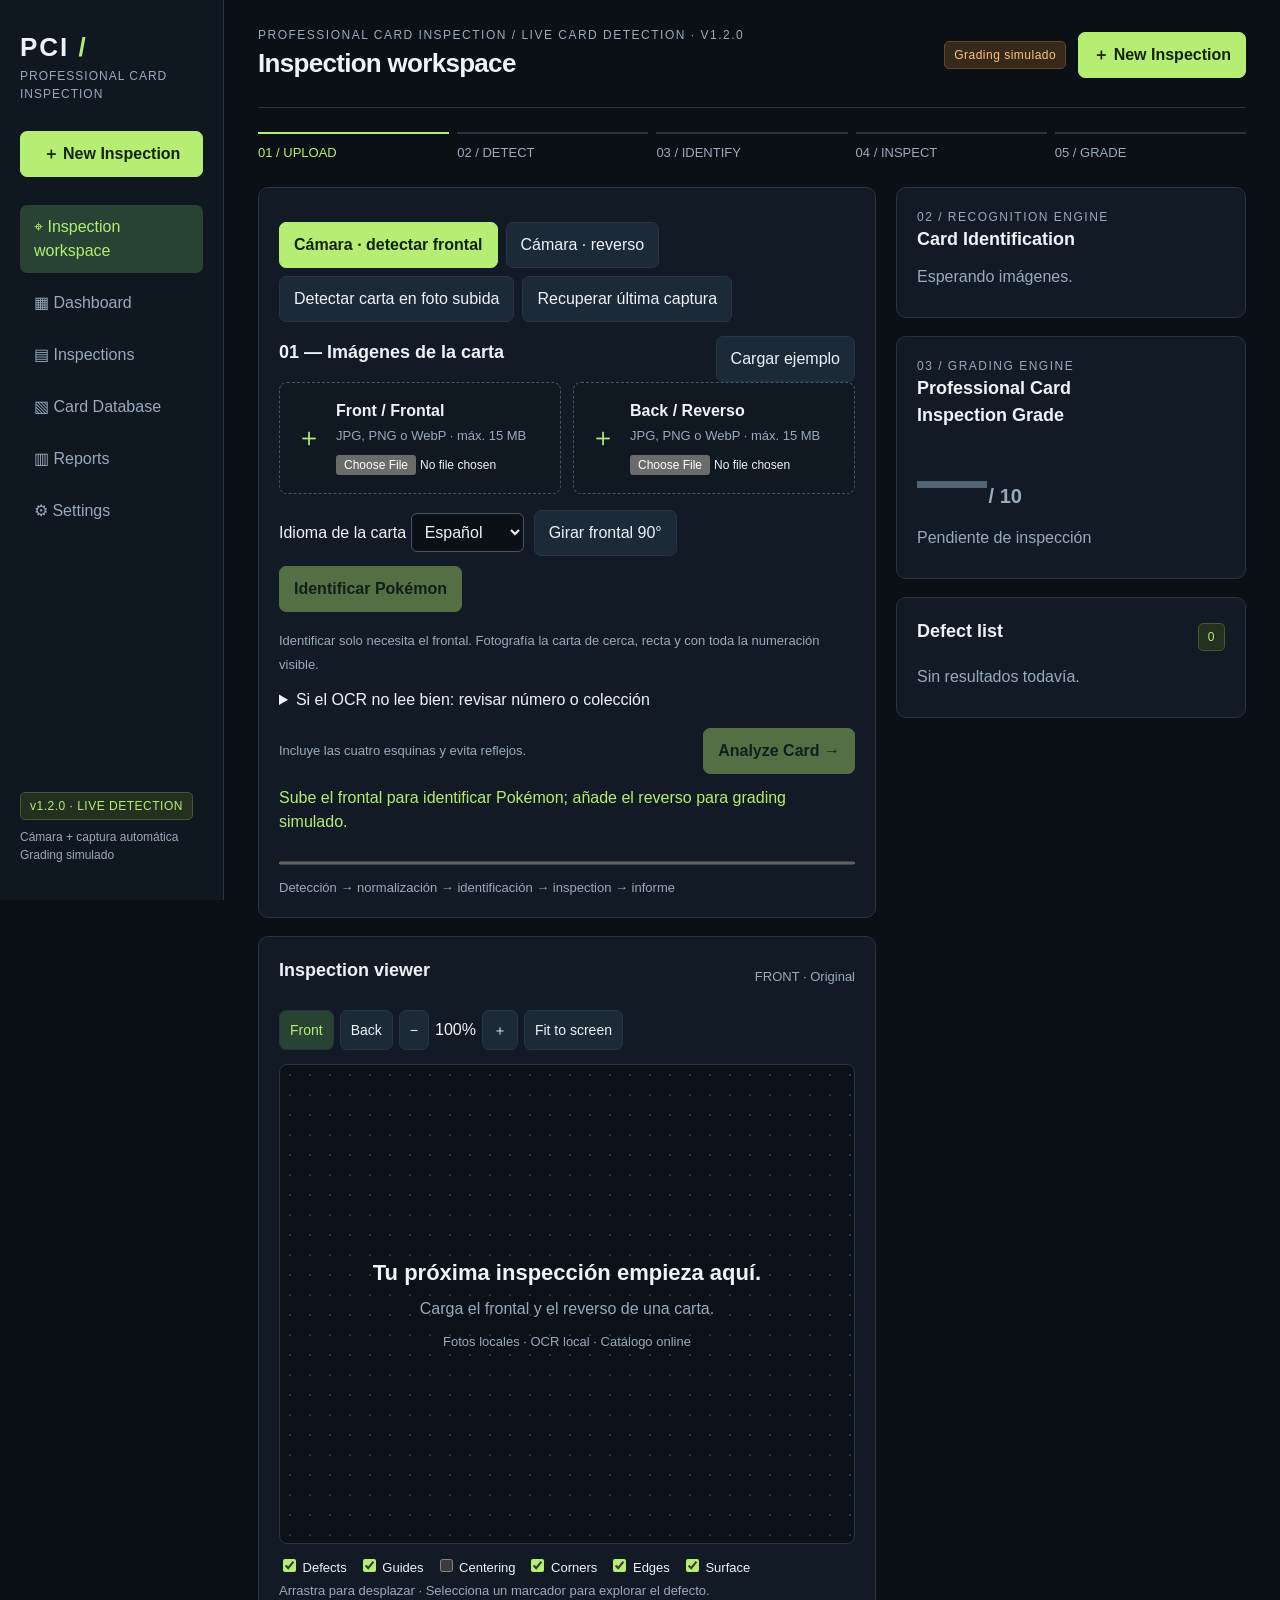
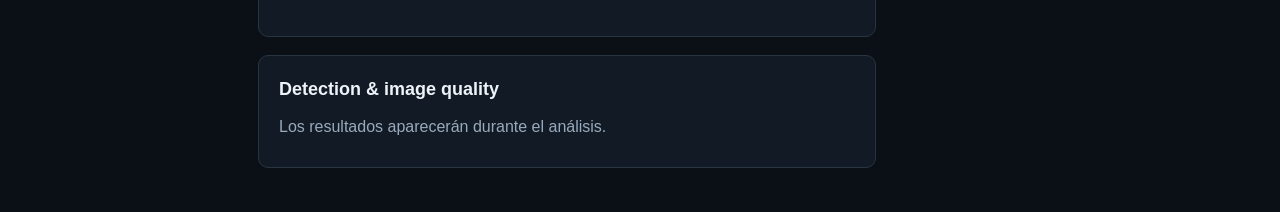
==== index.html @ cff2582a "Add files via upload" ====
<!doctype html>
<html lang="es"><head><meta charset="utf-8"><meta name="viewport" content="width=device-width,initial-scale=1"><title>Professional Card Inspection</title><style>
.recognition-controls{display:flex;gap:10px;flex-wrap:wrap;align-items:center;margin:16px 0}select,#dbQuery{background:#0b1016;color:#edf3f8;border:1px solid #435566;border-radius:6px;padding:9px;max-width:100%}.candidates{display:grid;grid-template-columns:1fr 1fr;gap:10px;margin:12px 0}.candidate{text-align:left;padding:10px;min-width:0;overflow-wrap:anywhere}.candidate img{width:100%;max-height:190px;object-fit:contain}.candidate small{display:block}.reference{max-height:240px;max-width:100%;display:block;margin:12px auto}.ocrtext{white-space:pre-wrap;overflow-wrap:anywhere;max-height:180px;overflow:auto;background:#0b1016;padding:10px;font-size:13px}.drop>div{min-width:0}.panel,.workspace>div{min-width:0}button{min-height:40px}.formgrid input{min-width:0}#dbTable .candidates{grid-template-columns:repeat(auto-fill,minmax(150px,1fr))}@media(max-width:600px){input,select{font-size:16px!important}.recognition-controls>*{width:100%}header .eyebrow{letter-spacing:.5px}.drop{padding:10px}aside nav button{min-height:44px}}

:root{color-scheme:dark;--bg:#0b1016;--panel:#121b25;--line:#273442;--muted:#99aabd;--ink:#edf3f8;--accent:#b5ee72;--blue:#79caff;--warn:#ffc17c}*{box-sizing:border-box}body{margin:0;font:16px/1.5 Inter,Segoe UI,Arial,sans-serif;background:var(--bg);color:var(--ink)}button,input,select{font:inherit}button{cursor:pointer;background:#1c2936;color:var(--ink);border:1px solid var(--line);border-radius:7px;padding:10px 14px}button:hover{border-color:var(--accent)}button:disabled{opacity:.4;cursor:not-allowed}button.primary{background:var(--accent);color:#14220c;font-weight:700;border-color:var(--accent)}button.active{background:#284333;color:var(--accent)}a{color:var(--accent)}aside{position:fixed;inset:0 auto 0 0;width:224px;padding:28px 20px;background:#0f1720;border-right:1px solid var(--line);display:flex;flex-direction:column;gap:28px}.brand{font-weight:750;letter-spacing:2px;font-size:26px}.brand span{color:var(--accent)}.brand small{display:block;font-size:12px;letter-spacing:1px;color:var(--muted);font-weight:400}nav{display:grid;gap:8px}nav button{text-align:left;border:0;background:transparent;color:var(--muted)}aside footer{margin-top:auto;color:var(--muted);font-size:12px}.badge{display:inline-block;border:1px solid #405a35;background:#233020;color:var(--accent);padding:4px 9px;border-radius:5px;font-size:12px;letter-spacing:.5px}.badge.amber{color:var(--warn);background:#36291c;border-color:#644729}main{margin-left:224px;padding:26px 34px;max-width:1800px}header,.row{display:flex;align-items:center;justify-content:space-between;gap:12px;flex-wrap:wrap}header{padding-bottom:24px;border-bottom:1px solid var(--line)}h1{font-size:26px;letter-spacing:-.7px;margin:0}h2{font-size:18px;margin:0 0 12px}h3{font-size:15px;margin:0 0 8px}p{margin:8px 0}small,.muted{color:var(--muted)}small{font-size:13px}.eyebrow{color:var(--muted);font-size:12px;letter-spacing:1.5px;text-transform:uppercase}.flow{display:grid;grid-template-columns:repeat(5,1fr);gap:8px;margin:24px 0}.step{border-top:2px solid var(--line);padding-top:9px;font-size:13px;color:var(--muted)}.step.active{border-color:var(--accent);color:var(--accent)}.workspace{display:grid;grid-template-columns:minmax(0,1fr) 350px;gap:20px}.panel{background:var(--panel);border:1px solid var(--line);border-radius:10px;padding:20px;margin-bottom:18px}.uploads{display:grid;grid-template-columns:1fr 1fr;gap:12px}.drop{border:1px dashed #435566;background:#101821;border-radius:8px;padding:16px;display:flex;align-items:center;gap:14px;cursor:pointer;min-height:112px}.drop:hover,.drop.drag{border-color:var(--accent);background:#1b2a25}.drop img{width:48px;height:68px;object-fit:contain}.upload-icon{font-size:26px;color:var(--accent)}.drop input{width:100%;font-size:12px;margin-top:8px}.drop span{display:block}.toolbar{display:flex;gap:6px;align-items:center;flex-wrap:wrap;margin:14px 0}.toolbar button{padding:6px 10px;font-size:14px}.stage{height:480px;overflow:hidden;position:relative;background-color:#0a1119;background-image:radial-gradient(#283543 1px,transparent 1px);background-size:20px 20px;border:1px solid var(--line);border-radius:8px;display:flex;align-items:center;justify-content:center;touch-action:none;cursor:grab}.stage:active{cursor:grabbing}.empty{text-align:center;color:var(--muted);padding:30px}.empty b{font-size:22px;color:var(--ink)}#plane{position:relative;flex-shrink:0;transform-origin:center}#cardImage{display:block;width:100%;height:100%;object-fit:fill;user-select:none;pointer-events:none}.overlay{position:absolute;inset:0;pointer-events:none}.guide{position:absolute;inset:5%;border:1px solid var(--blue)}.guide:before,.guide:after{content:'';position:absolute;background:#79caff88}.guide:before{left:50%;top:0;width:1px;height:100%}.guide:after{top:50%;left:0;height:1px;width:100%}.detect{position:absolute;inset:4%;border:2px dashed var(--accent)}.mark{position:absolute;width:26px;height:26px;border-radius:50%;background:#ffbe71;color:#201608;border:2px solid white;padding:0;font-size:12px;font-weight:bold;pointer-events:auto;transform:translate(-50%,-50%)}.mark.selected{box-shadow:0 0 0 7px #ffbe7138}.scan{position:absolute;left:0;right:0;height:2px;background:var(--accent);box-shadow:0 0 20px var(--accent);animation:scan 2s infinite}@keyframes scan{from{top:0}to{top:100%}}.toggles{display:flex;gap:12px;flex-wrap:wrap;font-size:13px;margin-top:12px}.toggles label{cursor:pointer}input[type=checkbox]{accent-color:var(--accent)}#status{margin:12px 0;color:var(--accent);min-height:24px}progress{width:100%;height:6px;accent-color:var(--accent)}.facts{display:grid;grid-template-columns:1fr 1fr;gap:12px;margin:16px 0}.facts small{display:block}.facts b{font-size:14px;font-weight:500}.confidence{font-size:13px;color:var(--accent)}.grade{font-size:70px;line-height:1.1;letter-spacing:-4px;color:var(--accent);font-weight:650}.grade small{font-size:20px;letter-spacing:0}.score{display:grid;grid-template-columns:95px 1fr 32px;align-items:center;gap:10px;font-size:14px;margin:14px 0}.bar{background:#293544;height:5px;border-radius:4px}.bar i{display:block;height:100%;background:var(--accent);border-radius:4px}.defect{display:block;text-align:left;width:100%;margin:8px 0;padding:12px}.defect small{display:block}.defect.selected{border-color:var(--warn)}.notice{padding:12px;border-left:2px solid var(--warn);background:#261f18;color:#e6c6a0;font-size:13px;margin:12px 0}.stats{display:grid;grid-template-columns:repeat(4,1fr);gap:14px;margin:22px 0}.stats strong{font-size:32px;display:block}.tablewrap{overflow:auto}table{width:100%;border-collapse:collapse;text-align:left;font-size:14px}th,td{padding:14px 10px;border-bottom:1px solid var(--line)}th{font-weight:500;color:var(--muted)}.hidden,[hidden]{display:none!important}dialog{background:var(--panel);color:var(--ink);border:1px solid var(--line);border-radius:12px;max-width:650px;width:92%;max-height:90vh;padding:24px}dialog::backdrop{background:#000b}.formgrid{display:grid;grid-template-columns:1fr 1fr;gap:12px}.formgrid label{font-size:13px;color:var(--muted)}.formgrid input{display:block;width:100%;margin:5px 0;background:var(--bg);color:var(--ink);border:1px solid var(--line);border-radius:5px;padding:9px}#toast{position:fixed;bottom:20px;right:20px;max-width:400px;background:#283b2a;padding:14px 20px;border:1px solid var(--accent);z-index:10;border-radius:8px}.detail{font-size:14px;border-left:2px solid var(--warn);padding:10px 12px;background:#201e1c}.two{display:grid;grid-template-columns:1fr 1fr;gap:16px}@media(max-width:1150px){aside{width:185px;padding:22px 12px}main{margin-left:185px;padding:22px}.workspace{grid-template-columns:minmax(0,1fr) 300px}.uploads{grid-template-columns:1fr}}@media(max-width:850px){aside{position:static;width:auto;display:block;padding:14px}aside .brand{font-size:20px}aside footer{display:none}nav{display:flex;overflow:auto;margin-top:12px}nav button{white-space:nowrap}main{margin:0;padding:16px}.workspace{grid-template-columns:1fr}.uploads{grid-template-columns:1fr 1fr}.stats{grid-template-columns:1fr 1fr}.stage{height:420px}}@media(max-width:480px){.uploads,.two,.formgrid{grid-template-columns:1fr}.flow{gap:5px}.step{font-size:11px}.panel{padding:14px}.stage{height:370px}}@media(prefers-reduced-motion:reduce){.scan{animation:none}}@media print{body{background:white;color:black}aside,header,.flow,#inspection,#dashboard,#history,#database,#settings,.noprint,#toast{display:none!important}main{margin:0;padding:0}#reports{display:block!important}.panel{background:white;border-color:#ccc;color:black;break-inside:avoid}.muted,small{color:#555}.grade{color:#222}.badge{color:black;background:white}.two{grid-template-columns:1fr 1fr}}
</style></head><body>
<aside><div class="brand">PCI<span> /</span><small>PROFESSIONAL CARD<br>INSPECTION</small></div><button class="primary" id="newSide">＋ New Inspection</button><nav aria-label="Navegación principal"><button data-page="inspection" class="active">⌖ Inspection workspace</button><button data-page="dashboard">▦ Dashboard</button><button data-page="history">▤ Inspections</button><button data-page="database">▧ Card Database</button><button data-page="reports">▥ Reports</button><button data-page="settings">⚙ Settings</button></nav><footer><span class="badge amber">OCR + CATALOG</span><p>Version 1.2.0<br>Internal PCI standard</p></footer></aside>
<main><header><div><div class="eyebrow">Professional Card Inspection / Live Card Detection · v1.2.0</div><h1 id="pageTitle">Inspection workspace</h1></div><div class="row"><span class="badge amber">Grading simulado</span><button class="primary" id="newTop">＋ New Inspection</button></div></header>
<section id="inspection"><div class="flow" aria-label="Progreso"><div class="step active">01 / UPLOAD</div><div class="step">02 / DETECT</div><div class="step">03 / IDENTIFY</div><div class="step">04 / INSPECT</div><div class="step">05 / GRADE</div></div>
<div class="workspace"><div><div class="panel"><div class="row"><h2>01 — Imágenes de la carta</h2><button id="demo">Cargar ejemplo</button></div><div class="uploads"><label class="drop" data-side="front"><span class="upload-icon">＋</span><img id="previewfront" hidden alt="Miniatura frontal"><div><strong>Front / Frontal</strong><span><small id="metafront">JPG, PNG o WebP · máx. 15 MB</small></span><input id="uploadfront" type="file" accept="image/jpeg,image/png,image/webp" aria-label="Subir frontal"></div></label><label class="drop" data-side="back"><span class="upload-icon">＋</span><img id="previewback" hidden alt="Miniatura reverso"><div><strong>Back / Reverso</strong><span><small id="metaback">JPG, PNG o WebP · máx. 15 MB</small></span><input id="uploadback" type="file" accept="image/jpeg,image/png,image/webp" aria-label="Subir reverso"></div></label></div><div class="recognition-controls"><label>Idioma de la carta <select id="ocrLang"><option value="es">Español</option><option value="en">English</option><option value="fr">Français</option><option value="de">Deutsch</option><option value="it">Italiano</option><option value="pt">Português</option><option value="ja">日本語</option></select></label><button id="rotateFront">Girar frontal 90°</button><button id="identifyOnly" class="primary" disabled>Identificar Pokémon</button></div><small>Identificar solo necesita el frontal. Fotografía la carta de cerca, recta y con toda la numeración visible.</small><details style="margin-top:12px"><summary>Si el OCR no lee bien: revisar número o colección</summary><div class="formgrid"><label>Número impreso<input id="hintNumber" placeholder="025/165, TG01/TG30 o SWSH020"></label><label>Nombre (opcional)<input id="hintName" placeholder="Pikachu"></label><label>Colección (opcional)<input id="hintSet" placeholder="Nombre de colección o ID TCGdex"></label></div><button id="searchIdentity">Buscar con estos datos</button><small> Estos campos solo se usan al pulsar buscar; quedan registrados como introducidos manualmente.</small></details><div class="row" style="margin-top:16px"><small>Incluye las cuatro esquinas y evita reflejos.</small><button class="primary" id="analyze" disabled>Analyze Card →</button></div><div id="status" role="status" aria-live="polite">Sube ambas caras o carga el ejemplo para comenzar.</div><progress id="progress" max="11" value="0" aria-label="Progreso del análisis"></progress><div id="pipeline" class="muted" style="font-size:13px;margin-top:8px">Detección → normalización → identificación → inspección → informe</div></div>
<div class="panel"><div class="row"><h2>Inspection viewer</h2><small id="viewLabel">FRONT · Original</small></div><div class="toolbar"><button id="frontBtn" class="active">Front</button><button id="backBtn">Back</button><button id="zoomOut" aria-label="Reducir zoom">−</button><span id="zoomLabel">100%</span><button id="zoomIn" aria-label="Aumentar zoom">＋</button><button id="fit">Fit to screen</button></div><div class="stage" id="stage"><div class="empty" id="empty"><b>Tu próxima inspección empieza aquí.</b><p>Carga el frontal y el reverso de una carta.</p><small>Fotos locales · OCR local · Catálogo online</small></div><div id="plane" hidden><img id="cardImage" alt="Carta en inspección" draggable="false"><div class="overlay" id="overlay"></div><div class="scan" id="scan" hidden></div></div></div><div class="toggles"><label><input type="checkbox" id="showDefects" checked> Defects</label><label><input type="checkbox" id="showGuides" checked> Guides</label><label><input type="checkbox" id="showCentering"> Centering</label><label><input type="checkbox" id="showCorners" checked> Corners</label><label><input type="checkbox" id="showEdges" checked> Edges</label><label><input type="checkbox" id="showSurface" checked> Surface</label></div><small>Arrastra para desplazar · Selecciona un marcador para explorar el defecto.</small><div id="detail" style="margin-top:14px"></div></div><div class="panel" id="diagnostics"><h2>Detection & image quality</h2><p class="muted">Los resultados aparecerán durante el análisis.</p></div></div>
<div><div class="panel" id="identityPanel"><div class="eyebrow">02 / Recognition engine</div><h2>Card Identification</h2><div id="identity"><p class="muted">Esperando imágenes.</p><small>Primero detectaremos la carta y propondremos una identificación.</small></div></div><div class="panel"><div class="eyebrow">03 / Grading engine</div><h2>Professional Card<br>Inspection Grade</h2><div id="gradePanel"><div class="grade" style="color:#526476">—<small> / 10</small></div><p class="muted">Pendiente de inspección</p><small>Las puntuaciones se generan automáticamente después de confirmar la identidad.</small></div></div><div class="panel"><div class="row"><h2>Defect list</h2><span id="defectCount" class="badge">0</span></div><div id="defects"><p class="muted">Sin resultados todavía.</p></div></div></div></div></section>
<section id="dashboard" hidden><div class="stats" id="stats"></div><div class="panel"><h2>Continúa con una nueva inspección</h2><p class="muted">Carga ambas caras, revisa la identificación y explora el informe visual.</p><button class="primary" id="dashNew">New Card Inspection →</button></div><div class="panel"><h2>Recent Inspections</h2><div id="recent"></div></div></section>
<section id="history" hidden style="margin-top:24px"><div class="panel"><h2>Inspections</h2><p class="muted">Historial de esta sesión y ejemplos. Las imágenes no se guardan al cerrar el archivo.</p><div id="historyTable"></div></div></section>
<section id="database" hidden style="margin-top:24px"><div class="panel"><h2>Card Database</h2><span class="badge">TCGdex · Catálogo de referencia</span><p class="muted">Índice de cartas del idioma elegido, con imágenes de referencia bajo demanda. Cobertura limitada a los registros e imágenes disponibles en TCGdex; no garantiza todas las ediciones o variantes existentes.</p><div class="toolbar"><button id="syncCatalog">Cargar / actualizar catálogo</button><input id="dbQuery" aria-label="Buscar en catálogo" placeholder="Nombre, número o ID"><button id="dbSearch">Buscar</button></div><p id="dbStatus" role="status">El catálogo se carga al identificar o al pulsar actualizar.</p><p><small>Fuente: <a href="https://tcgdex.dev" target="_blank" rel="noopener">TCGdex</a>. Pokémon y las ilustraciones pertenecen a sus respectivos titulares.</small></p><div id="dbTable"></div></div></section>
<section id="reports" hidden style="margin-top:24px"><div id="reportContent" class="panel"><h2>Inspection report</h2><p class="muted">Completa una inspección o abre un ejemplo del historial.</p></div></section>
<section id="settings" hidden style="margin-top:24px"><div class="panel"><h2>Analysis settings · v1.2.0</h2><p><b>Novedad:</b> cámara local con detección geométrica, autocaptura estable, recorte por perspectiva y guardado en este navegador. El detector está incluido en este HTML y funciona sin descargar librerías. OCR y catálogo siguen necesitando internet.</p><p><b>Para probar:</b> Cámara · detectar frontal → permitir cámara → mantener una carta estable → captura automática → comprobar original y recorte → identificación OCR. Usa fondo claro para bordes oscuros y fondo oscuro para bordes claros.</p><p><b>Limitación:</b> el detector local reconoce geometría rectangular, no verifica que el objeto sea una carta Pokémon. No recupera detalles que no estén en la foto. Brillos, fundas, fondos rectangulares y desenfoque intenso pueden provocar fallos.</p><details><summary>Abrir esta versión en el teléfono / GitHub Pages</summary><p>Guarda el archivo como <b>index.html</b> en la carpeta publicada por GitHub Pages. En el repositorio abre Settings → Pages, selecciona la rama y carpeta correctas, y espera a que finalice el despliegue en Actions.</p><p>Abre la URL de <b>Visit site</b> en Safari o Chrome. La vista del archivo en github.com no ejecuta la aplicación. Comprueba que aparece v1.2.0; si ves una versión antigua, recarga la página o prueba una pestaña privada.</p><p><a href="https://docs.github.com/en/pages/getting-started-with-github-pages/creating-a-github-pages-site" target="_blank" rel="noopener">Instrucciones oficiales de GitHub Pages</a></p></details><p><b>Estándar activo:</b> PCI Prototype v1 · Escala 1.0–10.0</p><p><b>Identificación:</b> Tesseract.js 6 · OCR local + catálogo TCGdex por idioma. Requiere internet para descargar el motor, idiomas, catálogo e imágenes de referencia. Las fotos no se suben a TCGdex.</p><p><b>Grading:</b> sigue simulado. La coincidencia OCR no es una verificación de autenticidad ni de variante.</p><p class="muted">Las confianzas son valores de demostración, no probabilidades calibradas. La calificación no equivale a una certificación PSA, BGS o SGC.</p><h3 style="margin-top:24px">Módulos preparados para futuras fases</h3><p class="muted">ComputerVisionEngine → RecognitionEngine → QualityEngine → DefectEngine → GradingEngine → ReportingEngine</p><p class="muted">Los adaptadores intercambian imágenes, coordenadas normalizadas, evidencia, confianza y resultados versionados. Persistencia actual: solo memoria de sesión.</p></div></section>
</main><dialog id="editDialog"><form id="editForm"><div class="row"><h2>Correct Identification</h2><button type="button" id="closeEdit" aria-label="Cerrar">✕</button></div><p class="muted">Corrige los datos antes de continuar. Tu edición quedará marcada como manual.</p><div class="formgrid" id="editFields"></div><div class="row" style="margin-top:20px"><small>No modifica puntuaciones.</small><button class="primary" type="submit">Guardar corrección</button></div></form></dialog><div id="toast" role="status" hidden></div>
<script>
'use strict';
const cloneData=value=>typeof globalThis.structuredClone==='function'?globalThis.structuredClone(value):JSON.parse(JSON.stringify(value));
/* PCI phase 1. Standalone, no network or dependencies. Replace async engine adapters
   with real CV/API implementations in later phases; do not treat mock outputs as evidence.
   Defect coordinates are normalized to the ORIGINAL image in this prototype. */
const $=id=>document.getElementById(id),esc=s=>String(s??'').replace(/[&<>"']/g,c=>({'&':'&amp;','<':'&lt;','>':'&gt;','"':'&quot;',"'":'&#39;'}[c]));
const fields={name:'Nombre',entity:'Jugador / personaje',year:'Año',manufacturer:'Fabricante',brand:'Marca',set:'Set / colección',subset:'Subset',number:'Número',variant:'Variante',parallel:'Paralelo',rarity:'Rareza',serial:'Número de serie',type:'Tipo',language:'Idioma',edition:'Edición',features:'Características visuales'};
const catalog=[{name:'Atlas — First Light',entity:'Atlas',year:'2025',manufacturer:'PCI Demo Studio',brand:'Prism',set:'Celestial Series',subset:'Explorers',number:'017',variant:'Silver',parallel:'Holo',rarity:'Rare',serial:'Sin número',type:'Trading card',language:'English',edition:'First edition',features:'Marco plateado; diseño geométrico'},{name:'Atlas — First Light',entity:'Atlas',year:'2025',manufacturer:'PCI Demo Studio',brand:'Prism',set:'Celestial Series',subset:'Explorers',number:'017',variant:'Base',parallel:'None',rarity:'Common',serial:'Sin número',type:'Trading card',language:'English',edition:'First edition',features:'Marco plateado'}];
const sampleDefects=[{id:1,side:'front',category:'Surface',name:'Surface scratch',x:.62,y:.46,severity:'Minor',confidence:92,impact:.4,description:'Trazo superficial de ejemplo en el área central. No detectado sobre los píxeles.'},{id:2,side:'front',category:'Corners',name:'Corner whitening',x:.09,y:.09,severity:'Minor',confidence:84,impact:.5,description:'Blanqueamiento simulado de la esquina superior izquierda.'},{id:3,side:'back',category:'Edges',name:'Edge chip',x:.94,y:.58,severity:'Minor',confidence:88,impact:.25,description:'Pérdida de material simulada en el borde derecho.'},{id:4,side:'back',category:'Corners',name:'Corner wear',x:.92,y:.92,severity:'Minor',confidence:86,impact:.5,description:'Desgaste simulado en la esquina inferior derecha.'},{id:5,side:'back',category:'Surface',name:'Print line',x:.38,y:.3,severity:'Minor',confidence:78,impact:.8,description:'Línea de impresión simulada en el reverso.'}];
const wait=ms=>new Promise(r=>setTimeout(r,ms));
const ComputerVisionEngine={async detect(images){return {simulated:true,bounds:[.04,.04,.96,.96],corners:4,confidence:98.2}},async normalize(images){return {simulated:true,perspective:'Corrección simulada',images,transformed:false}}};
const QualityEngine={async analyze(images){return {simulated:true,blur:'Bajo',glare:'Leve',lighting:'Adecuada',clipping:'No observado (simulado)',actualDimensions:Object.fromEntries(Object.entries(images).map(([k,v])=>[k,`${v.width} × ${v.height}`]))}}};
const RecognitionEngine={async identify(){return {card:{...catalog[0]},confidence:96.8,alternatives:[{card:catalog[1],confidence:2.4}],simulated:true,status:'pending'}}};
const DefectEngine={async analyze(){return cloneData(sampleDefects)}};
const GradingEngine={standard:{id:'pci-prototype-v1',min:1,max:10,increment:.1,weights:{Centering:.25,Corners:.25,Edges:.25,Surface:.25}},grade(defects){const scores={Centering:9.5,Corners:10,Edges:10,Surface:10};defects.forEach(d=>scores[d.category]-=d.impact);Object.keys(scores).forEach(k=>scores[k]=Math.max(1,Math.round(scores[k]*10)/10));return {scores,overall:Math.round(Object.entries(scores).reduce((s,[k,v])=>s+v*this.standard.weights[k],0)*10)/10,confidence:89,confidenceLabel:'Alta (simulada)',standard:this.standard.id,simulated:true}}};
let state,sequence=0,history=[],report=null;let zoom=1,pan={x:0,y:0},side='front',selected=null,loadTokens={front:0,back:0};
function toast(s){$('toast').textContent=s;$('toast').hidden=false;clearTimeout(toast.timer);toast.timer=setTimeout(()=>$('toast').hidden=true,4000)}
function page(id){['inspection','dashboard','history','database','reports','settings'].forEach(p=>$(p).hidden=p!==id);document.querySelectorAll('[data-page]').forEach(b=>b.classList.toggle('active',b.dataset.page===id));$('pageTitle').textContent=({inspection:'Inspection workspace',dashboard:'Dashboard',history:'Inspections',database:'Card Database',reports:'Inspection report',settings:'Settings'})[id];if(id==='history'||id==='dashboard')renderHistory();if(id==='reports')renderReport();if(id==='inspection')requestAnimationFrame(fit)}
function flow(n){document.querySelectorAll('.step').forEach((e,i)=>e.classList.toggle('active',i<=n))}
function newInspection(){sequence++;RecognitionJobs.cancel();loadTokens.front++;loadTokens.back++;state={images:{},busy:false,phase:'upload',identification:null,defects:[],result:null,detection:null,quality:null};side='front';selected=null;report=null;['front','back'].forEach(s=>{$('upload'+s).value='';$('upload'+s).disabled=false;$('preview'+s).hidden=true;$('meta'+s).textContent='JPG, PNG o WebP · máx. 15 MB'});$('demo').disabled=false;$('analyze').disabled=true;$('identifyOnly').disabled=true;$('progress').value=0;$('status').textContent='Sube el frontal para identificar Pokémon; añade el reverso para grading simulado.';$('pipeline').textContent='Detección → normalización → identificación → inspection → informe';$('identity').innerHTML='<p class="muted">Esperando imágenes.</p>';$('gradePanel').innerHTML='<div class="grade" style="color:#526476">—<small> / 10</small></div><p class="muted">Pendiente de inspección</p>';$('defects').innerHTML='<p class="muted">Sin resultados todavía.</p>';$('defectCount').textContent='0';$('diagnostics').innerHTML='<h2>Detection & image quality</h2><p class="muted">Los resultados aparecerán durante el análisis.</p>';$('detail').innerHTML='';$('scan').hidden=true;flow(0);page('inspection');view()}
function resetResults(){if(state.phase!=='upload'){state.identification=null;state.defects=[];state.result=null;state.detection=null;state.quality=null;state.phase='upload';state.ocr=null;state.candidates=[];state.lookup=null;state.recognitionError=null;selected=null;$('identity').innerHTML='<p class="muted">Imágenes cambiadas. Inicia un nuevo análisis.</p>';$('gradePanel').innerHTML='<p class="muted">Pendiente de inspección</p>';$('defects').innerHTML='';$('defectCount').textContent='0';$('detail').innerHTML='';$('diagnostics').innerHTML='<h2>Detection & image quality</h2><p class="muted">Pendiente de análisis.</p>';$('progress').value=0;flow(0)}}
async function loadFile(file,s){if(!file||state.busy)return;if(!['image/jpeg','image/png','image/webp'].includes(file.type)){toast('Formato no compatible. Usa JPG, PNG o WebP.');return}if(file.size>15*1024*1024){toast('La imagen supera el límite de 15 MB.');return}const token=++loadTokens[s];try{const src=await new Promise((res,rej)=>{const r=new FileReader();r.onload=()=>res(r.result);r.onerror=rej;r.readAsDataURL(file)});const img=new Image();await new Promise((res,rej)=>{img.onload=res;img.onerror=rej;img.src=src});if(token!==loadTokens[s]||state.busy)return;if(img.width*img.height>40000000){toast('Imagen demasiado grande. Reduce a menos de 40 megapíxeles.');return}resetResults();state.images[s]={src,width:img.width,height:img.height,name:file.name};setPreview(s);side=s;view();ready()}catch(e){toast('No se pudo abrir la imagen. El archivo puede estar dañado.')}}
function setPreview(s){const im=state.images[s];$('preview'+s).src=im.src;$('preview'+s).hidden=false;$('meta'+s).textContent=`${im.width} × ${im.height} px · ${im.name}`}
function ready(){$('identifyOnly').disabled=!state.images.front||state.busy;$('analyze').disabled=!(state.images.front&&state.images.back)||state.busy;$('status').textContent=state.images.front?(state.images.back?'Ambas caras listas. Identificación real; grading simulado.':'Frontal listo para identificar Pokémon. El grading necesita reverso.'):'Sube el frontal para identificar.'}
function placeholder(back){const text=back?'<text x="150" y="110" font-size="22">CELESTIAL SERIES</text><text x="150" y="210" font-size="50">017</text><text x="150" y="255" font-size="15">ATLAS / FIRST LIGHT</text><text x="150" y="340" font-size="12">PCI DEMO STUDIO · 2025</text>':'<text x="150" y="66" font-size="14" letter-spacing="4">P R I S M</text><text x="150" y="205" font-size="54">017</text><text x="150" y="265" font-size="28" letter-spacing="3">ATLAS</text><text x="150" y="295" font-size="14">FIRST LIGHT</text><text x="150" y="365" font-size="12">CELESTIAL SERIES · SILVER</text>';return 'data:image/svg+xml;charset=utf-8,'+encodeURIComponent(`<svg xmlns="http://www.w3.org/2000/svg" width="300" height="420" viewBox="0 0 300 420"><rect width="300" height="420" rx="10" fill="#dbe1e4"/><rect x="13" y="13" width="274" height="394" rx="4" fill="${back?'#26313e':'#194349'}"/><rect x="24" y="24" width="252" height="372" fill="none" stroke="#92b9ba"/><g text-anchor="middle" fill="#e5f2f2" font-family="Arial">${text}<text x="150" y="392" font-size="10">FICTIONAL CARD / DEMO PLACEHOLDER</text></g></svg>`)}
function demo(){if(state.busy)return;loadTokens.front++;loadTokens.back++;resetResults();['front','back'].forEach(s=>{state.images[s]={src:placeholder(s==='back'),width:300,height:420,name:'Ejemplo ficticio'};setPreview(s)});side='front';view();ready()}
function view(){const im=state.images[side];$('empty').hidden=!!im;$('plane').hidden=!im;$('frontBtn').classList.toggle('active',side==='front');$('backBtn').classList.toggle('active',side==='back');$('viewLabel').textContent=`${side.toUpperCase()} · Original${state.detection?' · guías simuladas':''}`;if(im){$('cardImage').src=im.src;fit()}draw()}
function fit(){zoom=1;pan={x:0,y:0};const im=state?.images[side];if(im){const stage=$('stage');const scale=Math.min((stage.clientWidth-60)/im.width,(stage.clientHeight-45)/im.height);$('plane').style.width=Math.max(1,im.width*scale)+'px';$('plane').style.height=Math.max(1,im.height*scale)+'px'}transform()}
function transform(){$('plane').style.transform=`translate(${pan.x}px,${pan.y}px) scale(${zoom})`;$('zoomLabel').textContent=Math.round(zoom*100)+'%'}
function draw(){let html='';if(state.detection&&$('showGuides').checked)html+='<div class="detect"></div>';if(state.result&&$('showCentering').checked)html+='<div class="guide"></div>';if($('showDefects').checked)state.defects.filter(d=>d.side===side&&$('show'+d.category).checked).forEach(d=>html+=`<button class="mark ${selected===d.id?'selected':''}" style="left:${d.x*100}%;top:${d.y*100}%" data-defect="${d.id}" aria-label="${esc(d.name)} — ${d.side}">${d.id}</button>`);$('overlay').innerHTML=html;$('overlay').querySelectorAll('[data-defect]').forEach(b=>b.onclick=()=>selectDefect(+b.dataset.defect))}
function selectDefect(id){const d=state.defects.find(x=>x.id===id);if(!d)return;selected=id;if(side!==d.side){side=d.side;view()}$('detail').innerHTML=`<div class="detail"><b>${esc(d.name)} · ${d.side}</b><p>Severity: ${d.severity} · Confidence: ${d.confidence}% (simulada)</p><p>Impacto en ${d.category}: −${d.impact.toFixed(2)} · peso final 25%</p><small>${esc(d.description)}</small></div>`;draw();renderDefects()}
function lock(v){state.busy=v;['uploadfront','uploadback','demo','analyze','identifyOnly','ocrLang','rotateFront','searchIdentity'].forEach(id=>$(id).disabled=v);if(!v)$('analyze').disabled=!(state.images.front&&state.images.back);$('identifyOnly').disabled=v||!state.images.front;$('scan').hidden=!v}
const stages=['Detecting card...','Correcting perspective...','Analyzing image quality...','Identifying card...','Searching card database...','Analyzing centering...','Analyzing corners...','Analyzing edges...','Analyzing surface...','Calculating grade...','Generating inspection report...'];
async function stage(i,token){if(token!==sequence)return false;$('status').textContent=stages[i];$('progress').value=i;$('pipeline').textContent=`Paso ${i+1} de 11 · ${stages[i]} · SIMULADO`;await wait(650);return token===sequence}
async function analyze(){if(state.busy||!state.images.front||!state.images.back)return;await identifyFlow(true)}
function renderDiagnostics(){const q=state.quality;$('diagnostics').innerHTML=`<div class="row"><h2>Detection & image quality</h2><span class="badge amber">Simulado</span></div><div class="facts"><div><small>Card Detection</small><b>4 esquinas · 98.2% confianza</b></div><div><small>Perspectiva / rotación</small><b>Corrección simulada</b></div><div><small>Frontal · dimensiones reales</small><b>${q.actualDimensions.front} px</b></div><div><small>Reverso · dimensiones reales</small><b>${q.actualDimensions.back} px</b></div><div><small>Desenfoque / reflejos</small><b>Bajo / leve · simulado</b></div><div><small>Iluminación / exposición</small><b>Adecuada · simulado</b></div></div><div class="notice">La imagen original no se recorta ni transforma. Las guías y las valoraciones de calidad son de demostración; no validan que la fotografía permita un grading fiable.</div>`}
function renderDemoIdentity(){const i=state.identification,c=i.card;$('identity').innerHTML=`<span class="badge ${i.status==='pending'?'amber':''}">${i.status==='pending'?'Propuesta · requiere confirmación':i.status==='manual'?'Corregida manualmente':'Confirmada por usuario'}</span><h2 style="margin-top:16px">${esc(c.name)}</h2><div class="confidence">Identification Confidence: ${i.status==='manual'?'No calculada tras edición':i.confidence+'% · simulada'}</div><div class="facts">${['year','manufacturer','set','number','entity','variant'].map(k=>`<div><small>${fields[k]}</small><b>${esc(c[k])||'Sin especificar'}</b></div>`).join('')}</div><details><summary>Todos los datos detectados</summary><div class="facts">${Object.keys(fields).filter(k=>!['year','manufacturer','set','number','entity','variant','name'].includes(k)).map(k=>`<div><small>${fields[k]}</small><b>${esc(c[k])||'Sin especificar'}</b></div>`).join('')}</div></details><div class="notice">Identidad ficticia de demostración, también para imágenes propias. Confirma especialmente set, número y variante.</div>${state.phase==='identify'?`<p><small>Alternativa simulada: Atlas · Base — 2.4%</small></p><div class="toolbar"><button id="alternative">Usar alternativa</button></div><div class="toolbar"><button class="primary" id="confirm">Confirm Identification</button><button id="correct">Correct Identification</button></div>`:''}`;if($('confirm')){$('confirm').onclick=continueAnalysis;$('correct').onclick=openEdit;$('alternative').onclick=()=>{state.identification.card={...catalog[1]};state.identification.confidence=2.4;renderIdentity()}}}
function openEdit(){$('editFields').innerHTML=Object.entries(fields).map(([k,v])=>`<label>${v}<input name="${k}" maxlength="180" ${k==='name'?'required':''} value="${esc(state.identification.card[k])}"></label>`).join('');$('editDialog').showModal()}
async function continueAnalysis(){if(state.busy||state.phase!=='identify')return;if(!state.images.back){toast('Identificación lista. Sube el reverso y vuelve a analizar para generar grading.');return}if(!state.identification?.card?.name){toast('Selecciona o introduce una identificación.');return}const token=sequence;if(state.identification.status!=='manual')state.identification.status='confirmed';state.phase='inspect';lock(true);renderIdentity();flow(3);try{for(let i=5;i<=8;i++)if(!await stage(i,token))return;state.defects=await DefectEngine.analyze(state.images);if(!await stage(9,token))return;state.result=GradingEngine.grade(state.defects);flow(4);if(!await stage(10,token))return;state.phase='complete';const entry={id:'PCI-'+String(history.length+1).padStart(4,'0'),date:new Date().toLocaleString('es-ES'),card:cloneData(state.identification.card),identification:cloneData(state.identification),result:cloneData(state.result),defects:cloneData(state.defects),images:cloneData(state.images),quality:state.quality,example:false};history.unshift(entry);report=entry;renderGrade();renderDefects();draw();$('progress').value=11;$('status').textContent='Inspección completada · informe simulado disponible.';$('pipeline').textContent='11 / 11 · Guardado en el historial de esta sesión';lock(false);$('analyze').disabled=true;toast('Inspección completada y guardada en esta sesión.')}catch(e){lock(false);toast('Error al generar el informe. Inicia un nuevo análisis.')}}
function renderGrade(){const r=state.result;$('gradePanel').innerHTML=`<div class="grade">${r.overall.toFixed(1)}<small> / 10</small></div><span class="badge">NEAR MINT · SIMULATED</span>${Object.entries(r.scores).map(([k,v])=>`<div class="score"><span>${k}</span><div class="bar"><i style="width:${v*10}%"></i></div><b>${v.toFixed(1)}</b></div>`).join('')}<p class="confidence">Grade Confidence: ${r.confidence}% · ${r.confidenceLabel}</p><small>5 defectos · Mayor impacto: Print line.<br>Centering frontal: H 52/48 · V 51/49.<br>Reverso: H 54/46 · V 52/48 (simulados).</small><p><button class="primary" id="openReport">Ver informe →</button></p>`;$('openReport').onclick=()=>{report=history[0];page('reports')}}
function renderDefects(){$('defectCount').textContent=state.defects.length;$('defects').innerHTML=state.defects.map(d=>`<button class="defect ${selected===d.id?'selected':''}" data-id="${d.id}"><b>${d.id.toString().padStart(2,'0')} / ${d.name}</b><small>${d.side} · ${d.severity} · ${d.confidence}% simulado</small></button>`).join('');$('defects').querySelectorAll('button').forEach(b=>b.onclick=()=>selectDefect(+b.dataset.id))}
function historyTable(items){return `<div class="tablewrap"><table><thead><tr><th>Inspección</th><th>Carta</th><th>Grade</th><th>Estado</th><th></th></tr></thead><tbody>${items.map(h=>`<tr><td>${h.id}<br><small>${esc(h.date)}</small></td><td>${esc(h.card.name)}<br><small>${esc(h.card.set)} · #${esc(h.card.number)}</small></td><td>${h.result.overall.toFixed(1)}</td><td><span class="badge amber">${h.example?'Ejemplo':'Simulada'}</span></td><td><button data-report="${h.id}">Informe</button></td></tr>`).join('')}</tbody></table></div>`}
function renderHistory(){$('historyTable').innerHTML=historyTable(history);$('recent').innerHTML=historyTable(history.slice(0,4));['historyTable','recent'].forEach(id=>$(id).querySelectorAll('[data-report]').forEach(b=>b.onclick=()=>{report=history.find(h=>h.id===b.dataset.report);page('reports')}));const actual=history.filter(h=>!h.example);$('stats').innerHTML=[['Total Inspections',history.length],['Average Grade',(history.reduce((s,h)=>s+h.result.overall,0)/history.length).toFixed(1)],['Cards Identified',actual.length],['Pending Reviews',state.phase==='identify'?1:0]].map(([k,v])=>`<div class="panel"><small>${k}</small><strong>${v}</strong></div>`).join('')+'<small>Incluye ejemplos. Identification Accuracy: no medida.</small>'}
const ReportingEngine={html(h){const r=h.result;return `<div class="row"><div><div class="eyebrow">PROFESSIONAL CARD INSPECTION</div><h2>Inspection report · ${h.id}</h2><small>${esc(h.date)}</small></div><span class="badge amber">SIMULADO · SIN VALIDEZ PROFESIONAL</span></div><h1 style="margin-top:24px">${esc(h.card.name)}</h1><p>${esc(h.card.year)} · ${esc(h.card.manufacturer)} · ${esc(h.card.set)} · #${esc(h.card.number)} · ${esc(h.card.variant)}</p><div class="two" style="margin-top:24px"><div><div class="grade">${r.overall.toFixed(1)}<small> / 10</small></div><p>Grade Confidence: ${r.confidence}% · simulada</p><p>Identificación: ${esc(identitySummary(h.identification))}</p><p>${Object.entries(r.scores).map(([k,v])=>`${k}: <b>${v.toFixed(1)}</b>`).join(' · ')}</p></div><div><h3>Resumen</h3><p>Desgaste leve simulado en esquinas y bordes; la superficie limita la nota. El defecto de mayor impacto es Print line.</p><small>Centering frontal H 52/48, V 51/49. Reverso H 54/46, V 52/48. Valores simulados.</small></div></div><div class="two">${['front','back'].map(s=>`<div><h3>${s.toUpperCase()} · Defectos simulados</h3><div style="position:relative;width:180px;max-width:100%;margin:10px auto"><img alt="${s}" src="${h.images[s].src}" style="width:100%;display:block">${h.defects.filter(d=>d.side===s).map(d=>`<span class="mark" style="display:grid;place-items:center;left:${d.x*100}%;top:${d.y*100}%">${d.id}</span>`).join('')}</div></div>`).join('')}</div><div class="tablewrap"><table><thead><tr><th>Defecto / ubicación</th><th>Severidad</th><th>Confianza simulada</th><th>Impacto en subgrade</th></tr></thead><tbody>${h.defects.map(d=>`<tr><td>${d.id}. ${d.name} · ${d.side}<br><small>${d.category} · x ${Math.round(d.x*100)}%, y ${Math.round(d.y*100)}%</small></td><td>${d.severity}</td><td>${d.confidence}%</td><td>−${d.impact.toFixed(2)}</td></tr>`).join('')}</tbody></table></div><p class="muted">Método PCI Prototype v1: promedio de los cuatro subgrades con peso 25% cada uno; redondeo a una décima. Centering parte de 9.5 (simulado); las demás categorías parten de 10 y descuentan los impactos indicados.</p><div class="notice">Informe de demostración. No se han detectado defectos reales ni verificado la calidad de las fotografías. La identidad conserva la fuente y revisión indicadas arriba. Las posiciones corresponden a la imagen original. No equivale a un grading oficial de PSA, BGS o SGC.</div><div class="toolbar noprint"><button class="primary" id="printReport">Imprimir / Guardar PDF</button><button id="exportReport">Exportar JSON</button></div>`}};
function renderReport(){if(!report){$('reportContent').innerHTML='<h2>Inspection report</h2><p class="muted">Completa una inspección o abre un ejemplo del historial.</p>';return}$('reportContent').innerHTML=ReportingEngine.html(report);$('printReport').onclick=()=>window.print();$('exportReport').onclick=()=>{const data={schemaVersion:1,...report};const blob=new Blob([JSON.stringify(data,null,2)],{type:'application/json'}),url=URL.createObjectURL(blob),a=document.createElement('a');a.href=url;a.download=report.id+'-simulated.json';a.click();setTimeout(()=>URL.revokeObjectURL(url),1000)}}
/* Pokémon recognition v1.1: real local OCR + live reference catalog.
   No image similarity classifier, automatic perspective rectification, or authenticity
   verification is claimed. Reference selection always requires a human review. */
const PokemonConfig={version:'1.2.0',api:'https://api.tcgdex.net/v2',ttl:86400000*7,ocrURL:'https://cdn.jsdelivr.net/npm/tesseract.js@6.0.1/dist/tesseract.min.js',languages:{es:'spa',en:'eng',fr:'fra',de:'deu',it:'ita',pt:'por',ja:'jpn'}};
const RecognitionJobs={worker:null,controller:null,cancel(){if(this.worker){this.worker.terminate().catch(()=>{});this.worker=null}if(this.controller){this.controller.abort();this.controller=null}},check(token){if(token!==sequence)throw new Error('CANCELLED')}};
const CatalogCache={db:null,async open(){if(this.db)return this.db;return new Promise((resolve,reject)=>{if(!window.indexedDB)return reject(new Error('Sin IndexedDB'));const req=indexedDB.open('pci-pokemon-reference-v1',1);req.onupgradeneeded=()=>req.result.createObjectStore('records');req.onsuccess=()=>{this.db=req.result;resolve(req.result)};req.onerror=()=>reject(req.error)})},async get(key){try{const db=await this.open();return await new Promise((resolve,reject)=>{const req=db.transaction('records').objectStore('records').get(key);req.onsuccess=()=>resolve(req.result);req.onerror=()=>reject(req.error)})}catch{return null}},async put(key,value){try{const db=await this.open();await new Promise((resolve,reject)=>{const tx=db.transaction('records','readwrite');tx.objectStore('records').put(value,key);tx.oncomplete=resolve;tx.onerror=()=>reject(tx.error)});return true}catch{return false}}};
const PokemonDatabase={memory:new Map(),async request(lang,path){const ctrl=new AbortController(),timer=setTimeout(()=>ctrl.abort(),25000);try{const response=await fetch(`${PokemonConfig.api}/${encodeURIComponent(lang)}/${path}`,{signal:ctrl.signal,credentials:'omit'});if(!response.ok)throw new Error(`TCGdex HTTP ${response.status}`);return await response.json()}catch(e){throw new Error(e.name==='AbortError'?'TCGdex no responde a tiempo. Reintenta con conexión a internet.':`No se pudo consultar TCGdex. ${e.message}`)}finally{clearTimeout(timer)}},async catalog(lang,force=false){const key='catalog:'+lang,local=this.memory.get(key)||await CatalogCache.get(key);if(local&&!force&&Date.now()-local.updated<PokemonConfig.ttl){this.memory.set(key,local);this.status(local);return local}try{const [cards,sets]=await Promise.all([this.request(lang,'cards'),this.request(lang,'sets')]);if(!Array.isArray(cards)||!cards.length||!Array.isArray(sets)||!sets.length)throw new Error('El proveedor no devolvió un catálogo válido en este idioma.');const validCards=cards.filter(c=>typeof c.id==='string'&&typeof c.name==='string'&&c.localId!=null);if(validCards.length!==cards.length)throw new Error('Catálogo incompleto o formato inesperado.');const result={lang,cards,sets,updated:Date.now(),source:PokemonConfig.api,offline:false};result.persisted=await CatalogCache.put(key,result);this.memory.set(key,result);this.status(result);return result}catch(e){if(local){const fallback={...local,offline:true};this.memory.set(key,fallback);this.status(fallback);return fallback}throw e}},status(data){$('dbStatus').textContent=`${data.cards.length.toLocaleString('es-ES')} registros · ${data.cards.filter(c=>c.image).length.toLocaleString('es-ES')} con enlace de imagen · ${data.sets.length} colecciones · ${data.lang.toUpperCase()} · actualizado ${new Date(data.updated).toLocaleDateString('es-ES')}${data.offline?' · copia guardada; actualización no disponible':''}${data.persisted===false?' · caché persistente no disponible':''}`},async detail(lang,id){const key='card:'+lang+':'+id,cached=await CatalogCache.get(key);if(cached&&Date.now()-cached.updated<PokemonConfig.ttl)return cached.value;try{const value=await this.request(lang,'cards/'+encodeURIComponent(id));if(value.id!==id||!value.set)throw new Error('Ficha no válida');await CatalogCache.put(key,{value,updated:Date.now()});return value}catch(e){if(cached)return cached.value;throw e}},async set(lang,id){const key='set:'+lang+':'+id,cached=await CatalogCache.get(key);if(cached&&Date.now()-cached.updated<PokemonConfig.ttl)return cached.value;const value=await this.request(lang,'sets/'+encodeURIComponent(id));await CatalogCache.put(key,{value,updated:Date.now()});return value}};
function safeAsset(base,quality='low'){try{const u=new URL(base);return u.protocol==='https:'&&u.hostname==='assets.tcgdex.net'?u.href+'/'+quality+'.webp':''}catch{return ''}}
function normalizedText(value){return String(value||'').normalize('NFD').replace(/[\u0300-\u036f]/g,'').toUpperCase().replace(/[^A-Z0-9\u3040-\u30ff\u3400-\u9fff]+/g,' ').trim()}
function normalizedNumber(value){return String(value||'').toUpperCase().replace(/\s+/g,'').replace(/^([A-Z]*)0+(?=\d)/,'$1')}
function parseCardNumbers(text){const upper=String(text||'').toUpperCase(),out=[];for(const m of upper.matchAll(/\b([A-Z]{0,5}\s*\d{1,4})\s*[/／]\s*([A-Z]{0,5}\s*\d{1,4})\b/g)){out.push({number:normalizedNumber(m[1]),total:normalizedNumber(m[2]),raw:m[0]})}for(const m of upper.matchAll(/\b((?:SWSH|SM|XY|SVP|BW|HGSS)\s*\d{1,4})\b/g)){out.push({number:normalizedNumber(m[1]),total:null,raw:m[0]})}return out.filter((x,i,a)=>a.findIndex(y=>y.number===x.number&&y.total===x.total)===i)}
function rankPokemon(cards,sets,evidence){const setMap=new Map(sets.map(s=>[s.id,s])),text=normalizedText(evidence.text),manualName=normalizedText(evidence.name),setHint=normalizedText(evidence.set),numbers=evidence.numbers||[];return cards.map(card=>{const setID=card.id.slice(0,card.id.lastIndexOf('-')),set=setMap.get(setID)||{},n=normalizedNumber(card.localId),name=normalizedText(card.name),numberMatches=numbers.filter(x=>x.number===n),reasons=[];let score=0,conflict=false;if(numbers.length&&!numberMatches.length)return null;if(numberMatches.length){score+=40;reasons.push('Número de carta coincide')}if(manualName){if(!name.includes(manualName))return null;score+=25;reasons.push('Nombre introducido coincide')}else if(name.length>=3&&(' '+text+' ').includes(' '+name+' ')){score+=25;reasons.push('Nombre leído coincide')}if(setHint){const setFields=[set.id,set.name,set.tcgOnline].map(normalizedText);if(setFields.some(x=>x&&x.includes(setHint))){score+=25;reasons.push('Colección introducida coincide')}else return null}const fraction=numberMatches.find(x=>x.total);if(fraction){if(/^\d+$/.test(fraction.total)&&set.cardCount?.official!=null){if(Number(fraction.total)===Number(set.cardCount.official)){score+=25;reasons.push('Total impreso coincide con colección')}else{conflict=true;reasons.push('Total impreso NO coincide; posible subset u OCR incorrecto')}}else reasons.push('Numeración especial: total pendiente de verificar')}if(!numbers.length&&!manualName&&!setHint&&score===0)return null;if(score===0)return null;return {card,set,score:conflict?Math.max(0,score-35):score,reasons,conflict,numberMatch:!!numberMatches.length}}).filter(Boolean).sort((a,b)=>b.score-a.score||a.card.id.localeCompare(b.card.id))}
let ocrScriptPromise=null;
function loadOCR(){if(window.Tesseract)return Promise.resolve();if(ocrScriptPromise)return ocrScriptPromise;ocrScriptPromise=new Promise((resolve,reject)=>{const script=document.createElement('script'),timer=setTimeout(()=>{script.remove();ocrScriptPromise=null;reject(new Error('No se pudo descargar el motor OCR. Comprueba internet y bloqueadores.'))},25000);script.src=PokemonConfig.ocrURL;script.onload=()=>{clearTimeout(timer);resolve()};script.onerror=()=>{clearTimeout(timer);ocrScriptPromise=null;script.remove();reject(new Error('No se pudo cargar Tesseract.js desde el CDN.'))};document.head.appendChild(script)});return ocrScriptPromise}
async function imageCanvas(image,bottom=false){const img=new Image();await new Promise((resolve,reject)=>{img.onload=resolve;img.onerror=()=>reject(new Error('No se pudo leer el frontal'));img.src=image.src});const sy=bottom?Math.floor(img.height*.60):0,sh=img.height-sy,scale=Math.min(2,1800/img.width,2200/sh),canvas=document.createElement('canvas');canvas.width=Math.round(img.width*scale);canvas.height=Math.round(sh*scale);const ctx=canvas.getContext('2d');ctx.fillStyle='#fff';ctx.fillRect(0,0,canvas.width,canvas.height);ctx.drawImage(img,0,sy,img.width,sh,0,0,canvas.width,canvas.height);if(bottom){const pixels=ctx.getImageData(0,0,canvas.width,canvas.height);for(let j=0;j<pixels.data.length;j+=4){const g=.299*pixels.data[j]+.587*pixels.data[j+1]+.114*pixels.data[j+2],v=Math.max(0,Math.min(255,(g-128)*1.4+128));pixels.data[j]=pixels.data[j+1]=pixels.data[j+2]=v}ctx.putImageData(pixels,0,0)}return canvas}
const PokemonOCR={async read(image,lang,token){await loadOCR();RecognitionJobs.check(token);let worker,timer,expired=false;const operation=(async()=>{const w=await Tesseract.createWorker(PokemonConfig.languages[lang]||'eng',1,{logger:m=>{if(token===sequence&&m.status==='recognizing text')$('status').textContent=`Leyendo frontal · OCR ${Math.round(m.progress*100)}%`}});if(expired||token!==sequence){await w.terminate();throw new Error('CANCELLED')}worker=w;RecognitionJobs.worker=w;await w.setParameters({tessedit_pageseg_mode:'11'});const bottom=await imageCanvas(image,true);RecognitionJobs.check(token);const lower=(await w.recognize(bottom)).data;bottom.width=bottom.height=1;RecognitionJobs.check(token);const full=await imageCanvas(image,false);const all=(await w.recognize(full)).data;full.width=full.height=1;RecognitionJobs.check(token);return {text:all.text+'\n'+lower.text,bottom:lower.text,ocrConfidence:Math.round((all.confidence+lower.confidence)/2),numbers:parseCardNumbers(lower.text+'\n'+all.text),lang,source:'local-tesseract-6.0.1',manual:false}})();try{return await Promise.race([operation,new Promise((_,reject)=>{timer=setTimeout(()=>{expired=true;reject(new Error('El OCR excedió 120 segundos. Usa una foto más cercana o revisa el número manualmente.'))},120000)})])}finally{clearTimeout(timer);if(worker){await worker.terminate().catch(()=>{});if(RecognitionJobs.worker===worker)RecognitionJobs.worker=null}}}};
function cardFromReference(detail,set,lang){return {name:detail.name,entity:detail.category==='Pokemon'?detail.name:'No aplica',year:set.releaseDate?set.releaseDate.slice(0,4):'No disponible',manufacturer:'No verificado',brand:'Pokémon TCG',set:detail.set.name,subset:'No verificado',number:detail.localId,variant:'Pendiente de confirmar',parallel:'Pendiente de confirmar',rarity:detail.rarity||'No disponible',serial:'No verificado',type:detail.category||'No disponible',language:lang,edition:'Pendiente de confirmar',features:'Referencia TCGdex: '+detail.id,referenceId:detail.id,referenceImage:safeAsset(detail.image,'high'),source:'TCGdex',availableVariants:Object.entries(detail.variants||{}).filter(([,v])=>v===true).map(([k])=>k).join(', ')}}
function identitySummary(i){if(!i||i.simulated!==false)return i?.status==='manual'?'Corregida manualmente; confianza no calculada':(i?.confidence??96.8)+'% · simulada';return `${i.status==='manual'?'Corrección manual':'Referencia TCGdex revisada'} · ${i.card?.referenceId||'sin ID vinculado'} · confianza de identidad no calibrada${i.ocr?.manual?' · búsqueda manual':' · OCR local'}`}
async function identifyFlow(withInspection=false,manual=false){if(state.busy)return;if(!state.images.front){toast('Sube primero el frontal.');return}const isDemo=state.images.front.name==='Ejemplo ficticio';resetResults();const token=++sequence;state.candidates=[];state.lookup=null;state.ocr=null;state.recognitionError=null;lock(true);flow(2);state.phase='identify';$('identity').innerHTML='<p class="muted">Leyendo la carta y consultando referencias…</p>';try{if(isDemo&&!manual){if(withInspection){state.detection=await ComputerVisionEngine.detect(state.images);state.quality=await QualityEngine.analyze(state.images);renderDiagnostics()}state.identification=await RecognitionEngine.identify();RecognitionJobs.check(token);renderIdentity();$('status').textContent='Ejemplo ficticio: identificación y grading simulados.';return}let evidence;if(manual){const raw=$('hintNumber').value.trim();let numbers=parseCardNumbers(raw);if(raw&&!numbers.length){if(!/^[A-Za-z]{0,5}\s*\d{1,4}$/.test(raw))throw new Error('Formato de número no válido. Ejemplos: 025/165, TG01/TG30, SWSH020.');numbers=[{number:normalizedNumber(raw),total:null,raw}]}evidence={text:'',numbers,name:$('hintName').value.trim(),set:$('hintSet').value.trim(),lang:$('ocrLang').value,manual:true};if(!numbers.length&&!evidence.name&&!evidence.set)throw new Error('Introduce al menos número, nombre o colección.')}else{$('status').textContent='Preparando OCR local. La primera descarga puede tardar.';evidence=await PokemonOCR.read(state.images.front,$('ocrLang').value,token)}RecognitionJobs.check(token);state.ocr=evidence;$('status').textContent='Consultando catálogo Pokémon…';const data=await PokemonDatabase.catalog(evidence.lang);RecognitionJobs.check(token);const ranked=rankPokemon(data.cards,data.sets,evidence);state.lookup={source:'TCGdex',lang:data.lang,updated:data.updated,offline:!!data.offline,total:ranked.length};state.candidates=ranked;state.identification=null;if(withInspection){state.detection=await ComputerVisionEngine.detect(state.images);state.quality=await QualityEngine.analyze(state.images);renderDiagnostics()}renderIdentity();$('progress').value=5;$('status').textContent=ranked.length?`${ranked.length} candidatas. Compara la referencia y revisa colección, idioma y acabado.`:'Sin coincidencia fiable. Revisa la numeración, el idioma o toma una foto más cercana.';$('pipeline').textContent='OCR y consulta reales · selección pendiente · grading simulado';}catch(e){if(token!==sequence)return;state.identification=null;state.recognitionError=e.message;renderIdentity();$('status').textContent=e.message;toast(e.message)}finally{if(token===sequence){lock(false);$('analyze').disabled=!(state.images.front&&state.images.back)}}}
function candidateMarkup(candidate,index,selectable=true){const c=candidate.card||candidate,im=safeAsset(c.image);return `<button class="candidate" ${selectable?'data-candidate="'+index+'"':''}>${im?`<img loading="lazy" src="${esc(im)}" alt="Referencia ${esc(c.name)}">`:'<p class="muted">Sin imagen de referencia</p>'}<b>${esc(c.name)}</b><small>${esc(c.id)} · #${esc(c.localId)}</small>${candidate.set?`<small>${esc(candidate.set.name)}</small>`:''}${candidate.reasons?`<small>${esc(candidate.reasons.join(' · '))}</small>`:''}${candidate.conflict?'<span class="badge amber">Datos en conflicto</span>':''}</button>`}
function bindImageErrors(root){root.querySelectorAll('img').forEach(img=>img.onerror=()=>{img.hidden=true;const msg=document.createElement('small');msg.textContent='Imagen de referencia no disponible';img.after(msg)})}
function renderIdentity(){const i=state.identification;if(i?.simulated!==false&&i){renderDemoIdentity();return}const pending=state.phase==='identify';let html='';if(i){html=`<span class="badge">${i.status==='manual'?'Corregida manualmente':i.status==='confirmed'?'Confirmada por usuario':'Referencia seleccionada · revisar'}</span><h2 style="margin-top:14px">${esc(i.card.name)}</h2>${i.card.referenceImage?`<img class="reference" src="${esc(i.card.referenceImage)}" alt="Referencia TCGdex">`:''}<p class="confidence">Confianza de identidad: no calibrada</p><div class="facts">${['year','set','number','rarity','language','variant'].map(k=>`<div><small>${fields[k]}</small><b>${esc(i.card[k])}</b></div>`).join('')}</div><details><summary>Todos los datos de identificación</summary><div class="facts">${Object.entries(fields).map(([k,label])=>`<div><small>${label}</small><b>${esc(i.card[k]||'No verificado')}</b></div>`).join('')}</div></details><small>ID: ${esc(i.card.referenceId||'sin vínculo')} · Fuente: ${esc(i.card.source||'manual')}<br>Acabados catalogados: ${esc(i.card.availableVariants||'No disponibles')}</small><div class="notice">Comprueba la ilustración, número, colección, idioma y acabado. Seleccionar una referencia no identifica automáticamente holo, reverse o primera edición.</div>${pending?'<div class="toolbar"><button id="confirm" class="primary">Confirm Identification</button><button id="correct">Correct Identification</button></div>':''}`}
else html=`<span class="badge amber">${state.candidates?.length?'Identificación pendiente de revisión':'No identificada'}</span><p>${esc(state.recognitionError||'Elige una candidata o revisa los datos de búsqueda. No se asignará una carta ficticia.')}</p>`;
if(state.ocr){html+=`<details><summary>Evidencia ${state.ocr.manual?'manual':'OCR'} y búsqueda</summary><p><small>Números: ${esc(state.ocr.numbers.map(n=>n.raw).join(', ')||'No leídos')}<br>Idioma elegido: ${esc(state.ocr.lang)}${state.ocr.ocrConfidence!=null?'<br>Confianza de lectura OCR: '+state.ocr.ocrConfidence+'% (no es confianza de identidad)':''}</small></p><pre class="ocrtext">${esc(state.ocr.text||'Datos introducidos por el usuario.')}</pre></details>`}
if(pending&&state.candidates?.length){const shown=state.candidates.slice(0,24);html+=`<p><small>${state.candidates.length} candidatas · mostrando ${shown.length}. Usa número y colección para reducir resultados.</small></p><div class="candidates">${shown.map((c,j)=>candidateMarkup(c,j)).join('')}</div>`}if(pending&&!i)html+='<button id="manualIdentity">Introducir identificación manual</button>';$('identity').innerHTML=html;bindImageErrors($('identity'));if($('confirm'))$('confirm').onclick=continueAnalysis;if($('correct'))$('correct').onclick=openEdit;if($('manualIdentity'))$('manualIdentity').onclick=()=>{state.identification={card:Object.fromEntries(Object.keys(fields).map(k=>[k,''])),status:'manual',simulated:false,ocr:state.ocr};openEdit()};$('identity').querySelectorAll('[data-candidate]').forEach(b=>b.onclick=()=>chooseCandidate(+b.dataset.candidate));}
async function chooseCandidate(index){if(state.busy)return;const c=state.candidates[index],token=sequence,lang=state.ocr.lang;lock(true);try{$('status').textContent='Cargando ficha de referencia…';const detail=await PokemonDatabase.detail(lang,c.card.id);RecognitionJobs.check(token);let set=c.set;try{set=await PokemonDatabase.set(lang,detail.set.id)}catch{}RecognitionJobs.check(token);state.identification={card:cardFromReference(detail,set,lang),status:'pending',simulated:false,confidence:null,evidence:c.reasons,conflict:c.conflict,ocr:state.ocr,catalog:state.lookup};renderIdentity();$('status').textContent='Referencia cargada. Confirma o corrige los datos antes del grading.'}catch(e){if(token===sequence)toast(e.message)}finally{if(token===sequence)lock(false)}}
let dbPage=0,dbVisible=[],dbBusy=false;
function renderCatalogPage(){const from=dbPage*30,items=dbVisible.slice(from,from+30);$('dbTable').innerHTML=`<p>${dbVisible.length} resultados · página ${dbPage+1}</p><div class="candidates">${items.map(c=>candidateMarkup(c,0,false)).join('')}</div><div class="toolbar"><button id="dbPrev" ${dbPage===0?'disabled':''}>Anterior</button><button id="dbNext" ${from+30>=dbVisible.length?'disabled':''}>Siguiente</button></div>`;bindImageErrors($('dbTable'));$('dbPrev').onclick=()=>{dbPage--;renderCatalogPage()};$('dbNext').onclick=()=>{dbPage++;renderCatalogPage()}}
async function browseCatalog(force=false){if(dbBusy)return;dbBusy=true;$('syncCatalog').disabled=$('dbSearch').disabled=true;$('dbStatus').textContent='Cargando catálogo del idioma seleccionado…';try{const data=await PokemonDatabase.catalog($('ocrLang').value,force),q=normalizedText($('dbQuery').value);dbVisible=data.cards.filter(c=>!q||normalizedText(c.name+' '+c.id+' '+c.localId).includes(q));dbPage=0;renderCatalogPage()}catch(e){$('dbStatus').textContent=e.message}finally{dbBusy=false;$('syncCatalog').disabled=$('dbSearch').disabled=false}}
async function rotateFront(){if(state.busy||!state.images.front)return;const original=state.images.front,token=++loadTokens.front;try{const img=new Image();await new Promise((res,rej)=>{img.onload=res;img.onerror=rej;img.src=original.src});if(token!==loadTokens.front||state.busy)return;const canvas=document.createElement('canvas');canvas.width=img.height;canvas.height=img.width;const ctx=canvas.getContext('2d');ctx.translate(canvas.width,0);ctx.rotate(Math.PI/2);ctx.drawImage(img,0,0);resetResults();state.images.front={...original,src:canvas.toDataURL('image/jpeg',.95),width:canvas.width,height:canvas.height};setPreview('front');side='front';view();ready()}catch{toast('No se pudo girar la imagen.')}}
function initPokemonUI(){$('identifyOnly').onclick=()=>identifyFlow(false);$('searchIdentity').onclick=()=>identifyFlow(false,true);$('rotateFront').onclick=rotateFront;$('syncCatalog').onclick=()=>browseCatalog(true);$('dbSearch').onclick=()=>browseCatalog();$('dbQuery').onkeydown=e=>{if(e.key==='Enter')browseCatalog()};$('dbTable').innerHTML='<p class="muted">El catálogo se descargará del proveedor, no está incluido dentro del HTML.</p>';$('ocrLang').onchange=()=>{resetResults();state.recognitionError=null;ready();$('dbTable').innerHTML='<p class="muted">Idioma cambiado. Pulsa cargar catálogo.</p>';$('dbStatus').textContent='Idioma elegido: '+$('ocrLang').value};if(location.protocol==='file:')$('pipeline').textContent='Para móvil y OCR usa la URL HTTPS de GitHub Pages. Abrir el archivo desde una app de archivos puede restringir JavaScript.';document.querySelector('aside footer').innerHTML='<span class="badge">v1.2.0 · POKÉMON OCR</span><p>Catálogo TCGdex<br>Grading simulado</p>'}

// UI controller: photos stay local, catalog references fetched from TCGdex.
document.querySelectorAll('[data-page]').forEach(b=>b.onclick=()=>page(b.dataset.page));['newSide','newTop','dashNew'].forEach(id=>$(id).onclick=()=>{if(state&&(state.busy||Object.keys(state.images).length)&&!window.confirm('¿Iniciar una nueva inspección? Se descartará la mesa actual; los informes completados permanecerán en esta sesión.'))return;newInspection()});['front','back'].forEach(s=>{$('upload'+s).onchange=e=>loadFile(e.target.files[0],s);const drop=document.querySelector(`[data-side="${s}"]`);drop.ondragover=e=>{e.preventDefault();if(!state.busy)drop.classList.add('drag')};drop.ondragleave=()=>drop.classList.remove('drag');drop.ondrop=e=>{e.preventDefault();drop.classList.remove('drag');loadFile(e.dataTransfer.files[0],s)}});$('demo').onclick=demo;$('analyze').onclick=analyze;$('frontBtn').onclick=()=>{side='front';view()};$('backBtn').onclick=()=>{side='back';view()};$('zoomIn').onclick=()=>{zoom=Math.min(4,zoom+.25);transform()};$('zoomOut').onclick=()=>{zoom=Math.max(.5,zoom-.25);transform()};$('fit').onclick=fit;['showDefects','showGuides','showCentering','showCorners','showEdges','showSurface'].forEach(id=>$(id).onchange=draw);let drag=null;$('stage').onpointerdown=e=>{if(e.target.closest('button'))return;drag={x:e.clientX-pan.x,y:e.clientY-pan.y};$('stage').setPointerCapture(e.pointerId)};$('stage').onpointermove=e=>{if(drag){pan={x:e.clientX-drag.x,y:e.clientY-drag.y};transform()}};$('stage').onpointerup=$('stage').onpointercancel=()=>drag=null;window.addEventListener('resize',fit);$('closeEdit').onclick=()=>$('editDialog').close();$('editForm').onsubmit=e=>{e.preventDefault();const data=new FormData(e.target);if(!String(data.get('name')).trim()){toast('Introduce un nombre para la carta.');return}Object.keys(fields).forEach(k=>state.identification.card[k]=String(data.get(k)||'').trim());state.identification.status='manual';if(state.identification.simulated===false){delete state.identification.card.referenceId;delete state.identification.card.referenceImage;state.identification.card.source='manual';state.identification.confidence=null} $('editDialog').close();renderIdentity()};
/* demo catalog retained in memory */
$('dbTable').innerHTML='<div class="tablewrap"><table><thead><tr><th>Referencia</th><th>Set</th><th>Variante</th><th>Fuente</th></tr></thead><tbody>'+catalog.map(c=>`<tr><td>${c.name} · #${c.number}</td><td>${c.year} ${c.set}</td><td>${c.variant}</td><td>Mock catalog</td></tr>`).join('')+'</tbody></table></div>';
for(let i=0;i<2;i++)history.push({id:'DEMO-00'+(i+1),date:'Ejemplo precargado',card:{...catalog[i]},identification:{status:'confirmed'},result:GradingEngine.grade(sampleDefects),defects:cloneData(sampleDefects),images:{front:{src:placeholder(false)},back:{src:placeholder(true)}},example:true});
initPokemonUI();
newInspection();
</script><script id="pci-worker-source" type="text/plain">
/* PCI geometry detector 1.2.0. Pure JS worker, no network or model.
   Detects card-shaped quadrilaterals, not card identity. All scores are heuristics. */
'use strict';
const distance=(a,b)=>Math.hypot(a.x-b.x,a.y-b.y);
function orderQuad(points){const cx=points.reduce((s,p)=>s+p.x,0)/4,cy=points.reduce((s,p)=>s+p.y,0)/4;let q=points.slice().sort((a,b)=>Math.atan2(a.y-cy,a.x-cx)-Math.atan2(b.y-cy,b.x-cx));let start=q.reduce((best,p,i)=>p.x+p.y<q[best].x+q[best].y?i:best,0);q=q.slice(start).concat(q.slice(0,start));if(distance(q[0],q[1])>distance(q[1],q[2]))q=[q[1],q[2],q[3],q[0]];return q}
function area(q){return Math.abs(q.reduce((s,p,i)=>s+p.x*q[(i+1)%4].y-p.y*q[(i+1)%4].x,0))/2}
function intersect(a,b){const det=a.c*b.s-a.s*b.c;if(Math.abs(det)<.15)return null;return{x:(a.r*b.s-a.s*b.r)/det,y:(a.c*b.r-a.r*b.c)/det}}
function inside(q,x,y){let sign=0;for(let i=0;i<4;i++){let a=q[i],b=q[(i+1)%4],c=(b.x-a.x)*(y-a.y)-(b.y-a.y)*(x-a.x);if(c!==0){if(sign&&Math.sign(c)!==sign)return false;sign=Math.sign(c)}}return true}
function geometry(q,w,h){if(q.some(p=>!p||p.x<w*.008||p.y<h*.008||p.x>w*.992||p.y>h*.992))return null;const a=area(q)/(w*h);if(a<.10||a>.88)return null;const sides=q.map((p,i)=>distance(p,q[(i+1)%4]));const ratio=(sides[0]+sides[2])/(sides[1]+sides[3]);if(ratio<.43||ratio>.94)return null;for(let i=0;i<4;i++){const p=q[i],b=q[(i+1)%4],c=q[(i+3)%4];const cos=Math.abs(((b.x-p.x)*(c.x-p.x)+(b.y-p.y)*(c.y-p.y))/(distance(p,b)*distance(p,c)));if(cos>.65)return null}return{area:a,ratio}}
function detect(image,w,h){const n=w*h,gray=new Float32Array(n),hist=new Uint32Array(256);for(let i=0;i<n;i++){const g=(image[i*4]*77+image[i*4+1]*150+image[i*4+2]*29)/256;gray[i]=g;hist[Math.round(g)]++}let cum=0,lo=0,hi=0;for(let i=0;i<256;i++){cum+=hist[i];if(cum<n*.04)lo=i;if(cum<n*.96)hi=i}// Recover chromatic borders with similar luminance: use the channel with the
// largest robust range only when it provides substantially more contrast.
let bestRange=hi-lo,bestChannel=-1,bestLow=lo,bestHigh=hi;for(let channel=0;channel<3;channel++){const ch=new Uint32Array(256);for(let i=0;i<n;i++)ch[image[i*4+channel]]++;let csum=0,cl=0,chigh=0;for(let v=0;v<256;v++){csum+=ch[v];if(csum<n*.04)cl=v;if(csum<n*.96)chigh=v}if(chigh-cl>bestRange*1.35&&chigh-cl>15){bestRange=chigh-cl;bestChannel=channel;bestLow=cl;bestHigh=chigh}}const luminance=gray.slice();if(bestChannel>=0){for(let i=0;i<n;i++)gray[i]=image[i*4+bestChannel];lo=bestLow;hi=bestHigh}if(hi-lo<7)return{found:false,reason:'Contraste insuficiente. Cambia el fondo o mejora la luz.'};const norm=new Float32Array(n),tmp=new Float32Array(n),blur=new Float32Array(n);const gain=Math.min(3,220/(hi-lo));for(let i=0;i<n;i++)norm[i]=Math.min(255,Math.max(0,(gray[i]-lo)*gain));for(let y=1;y<h-1;y++)for(let x=1;x<w-1;x++){const i=y*w+x;tmp[i]=(norm[i-1]+2*norm[i]+norm[i+1])*.25}for(let y=2;y<h-2;y++)for(let x=2;x<w-2;x++){const i=y*w+x;blur[i]=(tmp[i-w]+2*tmp[i]+tmp[i+w])*.25}
const mag=new Float32Array(n),angles=new Uint8Array(n),mHist=new Uint32Array(256);for(let y=3;y<h-3;y++)for(let x=3;x<w-3;x++){let i=y*w+x,gx=-blur[i-w-1]+blur[i-w+1]-2*blur[i-1]+2*blur[i+1]-blur[i+w-1]+blur[i+w+1],gy=-blur[i-w-1]-2*blur[i-w]-blur[i-w+1]+blur[i+w-1]+2*blur[i+w]+blur[i+w+1];let m=Math.hypot(gx,gy);mag[i]=m;angles[i]=Math.round(((Math.atan2(gy,gx)*180/Math.PI+180)%180)/2)%90;mHist[Math.min(255,Math.floor(m))]++}let count=0,percentile=0;for(let i=0;i<256;i++){count+=mHist[i];if(count<n*.85)percentile=i}const threshold=Math.max(22,Math.min(100,percentile)),diag=Math.ceil(Math.hypot(w,h)),bins=diag+2,acc=new Uint16Array(90*bins),cos=[],sin=[];for(let t=0;t<90;t++){cos[t]=Math.cos(t*Math.PI/90);sin[t]=Math.sin(t*Math.PI/90)}for(let y=4;y<h-4;y++)for(let x=4;x<w-4;x++){let i=y*w+x;if(mag[i]<threshold)continue;for(let dt=-2;dt<=2;dt++){const t=(angles[i]+dt+90)%90,r=Math.round((x*cos[t]+y*sin[t]+diag)/2);acc[t*bins+r]++}}
let peaks=[];const minVote=Math.min(w,h)*.12;for(let t=0;t<90;t++)for(let r=1;r<bins-1;r++){const v=acc[t*bins+r];if(v<minVote)continue;if(v<acc[t*bins+r-1]||v<acc[t*bins+r+1])continue;peaks.push({t,r:2*r-diag,v,c:cos[t],s:sin[t]})}peaks.sort((a,b)=>b.v-a.v);const lines=[];for(const p of peaks){if(lines.some(a=>{let delta=Math.abs(a.t-p.t);return(delta<4&&Math.abs(a.r-p.r)<10)||(delta>86&&Math.abs(a.r+p.r)<10)}))continue;lines.push(p);if(lines.length===32)break}
let pairs=[];for(let i=0;i<lines.length;i++)for(let j=i+1;j<lines.length;j++){const a=lines[i],b=lines[j],dot=a.c*b.c+a.s*b.s,angle=Math.acos(Math.min(1,Math.abs(dot)))*180/Math.PI,sep=Math.abs(a.r-(dot<0?-b.r:b.r));if(angle<24&&sep>Math.min(w,h)*.19)pairs.push({a,b,v:a.v+b.v})}pairs.sort((a,b)=>b.v-a.v);pairs=pairs.slice(0,90);
function support(q){const values=[];for(let j=0;j<4;j++){const a=q[j],b=q[(j+1)%4],len=distance(a,b),nx=-(b.y-a.y)/len,ny=(b.x-a.x)/len,steps=Math.max(12,Math.floor(len/3));let hits=0;for(let k=1;k<steps;k++){const x=a.x+(b.x-a.x)*k/steps,y=a.y+(b.y-a.y)*k/steps;let best=0;for(let d=-3;d<=3;d++){const xx=Math.round(x+d*nx),yy=Math.round(y+d*ny);if(xx>0&&yy>0&&xx<w&&yy<h)best=Math.max(best,mag[yy*w+xx])}if(best>=threshold*.75)hits++}values.push(hits/(steps-1))}return values}
const candidates=[];for(let i=0;i<pairs.length;i++)for(let j=i+1;j<pairs.length;j++){const a=pairs[i],b=pairs[j];if([a.a,a.b].some(l=>l===b.a||l===b.b))continue;const dot=Math.abs(a.a.c*b.a.c+a.a.s*b.a.s);if(dot>.64)continue;let q=[intersect(a.a,b.a),intersect(a.a,b.b),intersect(a.b,b.b),intersect(a.b,b.a)];if(q.some(p=>!p))continue;q=orderQuad(q);const g=geometry(q,w,h);if(!g)continue;const supports=support(q),edge=supports.reduce((s,v)=>s+v,0)/4;if(Math.min(...supports)<.42||edge<.64)continue;const cx=q.reduce((s,p)=>s+p.x,0)/4/w,cy=q.reduce((s,p)=>s+p.y,0)/4/h,aspect=Math.max(0,1-Math.abs(g.ratio-.714)/.32),center=Math.max(0,1-Math.hypot(cx-.5,cy-.5));const score=.46*edge+.22*aspect+.18*Math.min(1,g.area/.42)+.14*center;candidates.push({q,score,edge,...g})}candidates.sort((a,b)=>b.score-a.score);if(!candidates.length)return{found:false,reason:'Buscando cuatro bordes. Acerca la carta y usa un fondo de contraste.'};const best=candidates[0],q=best.q;
const rival=candidates.find(c=>c.score>best.score-.045&&c.area>best.area*.7&&distance({x:c.q.reduce((s,p)=>s+p.x,0)/4,y:c.q.reduce((s,p)=>s+p.y,0)/4},{x:q.reduce((s,p)=>s+p.x,0)/4,y:q.reduce((s,p)=>s+p.y,0)/4})>Math.min(w,h)*.22);let total=0,sum=0,white=0,black=0,lapSum=0,lapSq=0;for(let y=3;y<h-3;y+=2)for(let x=3;x<w-3;x+=2){if(!inside(q,x,y))continue;let i=y*w+x,g=luminance[i],lap=luminance[i-1]+luminance[i+1]+luminance[i-w]+luminance[i+w]-4*g;sum+=g;white+=g>248?1:0;black+=g<12?1:0;lapSum+=lap;lapSq+=lap*lap;total++}total=Math.max(1,total);const quality={brightness:sum/total,clippedHighlights:white/total,clippedShadows:black/total,sharpness:Math.max(0,lapSq/total-(lapSum/total)**2),contrast:hi-lo};return{found:true,corners:q.map(p=>({x:p.x/w,y:p.y/h})),score:best.score,edgeSupport:best.edge,area:best.area,ratio:best.ratio,ambiguous:!!rival,quality,method:'contrast-sobel-oriented-hough-v1',simulated:false}}
function solve(A,b){const n=b.length;for(let i=0;i<n;i++){let pivot=i;for(let j=i+1;j<n;j++)if(Math.abs(A[j][i])>Math.abs(A[pivot][i]))pivot=j;if(Math.abs(A[pivot][i])<1e-10)throw Error('Esquinas degeneradas');[A[i],A[pivot]]=[A[pivot],A[i]];[b[i],b[pivot]]=[b[pivot],b[i]];const f=A[i][i];for(let k=i;k<n;k++)A[i][k]/=f;b[i]/=f;for(let j=0;j<n;j++){if(j===i)continue;const v=A[j][i];for(let k=i;k<n;k++)A[j][k]-=v*A[i][k];b[j]-=v*b[i]}}return b}
function homography(q){const uv=[[0,0],[1,0],[1,1],[0,1]],A=[],b=[];for(let i=0;i<4;i++){const[u,v]=uv[i],{x,y}=q[i];A.push([u,v,1,0,0,0,-u*x,-v*x]);b.push(x);A.push([0,0,0,u,v,1,-u*y,-v*y]);b.push(y)}return solve(A,b)}
function warp(data,w,h,corners){const q=corners.map(p=>({x:p.x*(w-1),y:p.y*(h-1)})),ow=Math.max(32,Math.min(1000,Math.round((distance(q[0],q[1])+distance(q[2],q[3]))/2))),oh=Math.max(45,Math.min(1400,Math.round((distance(q[1],q[2])+distance(q[3],q[0]))/2))),H=homography(q),out=new Uint8ClampedArray(ow*oh*4);for(let y=0;y<oh;y++)for(let x=0;x<ow;x++){const u=x/(ow-1),v=y/(oh-1),z=H[6]*u+H[7]*v+1,sx=Math.min(w-1,Math.max(0,(H[0]*u+H[1]*v+H[2])/z)),sy=Math.min(h-1,Math.max(0,(H[3]*u+H[4]*v+H[5])/z)),ix=Math.floor(sx),iy=Math.floor(sy),fx=sx-ix,fy=sy-iy,k=(y*ow+x)*4;for(let c=0;c<3;c++){const a=data[(iy*w+ix)*4+c],b=data[(iy*w+Math.min(w-1,ix+1))*4+c],cc=data[(Math.min(h-1,iy+1)*w+ix)*4+c],d=data[(Math.min(h-1,iy+1)*w+Math.min(w-1,ix+1))*4+c];out[k+c]=a*(1-fx)*(1-fy)+b*fx*(1-fy)+cc*(1-fx)*fy+d*fx*fy}out[k+3]=255}return{data:out,width:ow,height:oh}}
if(typeof self!=='undefined')self.onmessage=e=>{const{id,type,data,width,height,corners}=e.data;try{const result=type==='warp'?warp(data,width,height,corners):detect(data,width,height);self.postMessage({id,result},result.data?[result.data.buffer]:[])}catch(error){self.postMessage({id,error:error.message})}};
if(typeof module!=='undefined')module.exports={detect,warp,homography,orderQuad,geometry};

</script>
<script>
/* PCI Camera 1.2.0: local camera, worker detection, stable auto capture,
   perspective correction, local persistence, then existing Pokémon OCR. */
'use strict';
const CaptureVersion='1.2.0';
const CaptureRules={evaluate(d,width,height){if(!d?.found)return{ok:false,message:d?.reason||'Buscando el contorno de la carta…'};if(d.ambiguous)return{ok:false,message:'Hay varios contornos posibles. Deja una sola carta en pantalla.'};if(d.score<.77||d.edgeSupport<.68)return{ok:false,message:'Contorno débil. Prueba otro fondo o ángulo.'};const q=d.quality;const pixelWidth=Math.min(width,height)*Math.sqrt(d.area*.714);if(pixelWidth<190)return{ok:false,message:'Carta demasiado pequeña. Acerca la cámara.'};if(q.brightness<28)return{ok:false,message:'Falta luz sobre la carta.'};if(q.clippedHighlights>.22||q.brightness>237)return{ok:false,message:'Exceso de luz o zonas quemadas. Inclina ligeramente la cámara.'};if(q.sharpness<12)return{ok:false,message:'Contorno localizado; espera a que enfoque.'};return{ok:true,message:'Carta localizada. Mantén la cámara quieta…'}},similar(a,b){if(!a||!b)return false;return Math.max(...a.map((p,i)=>Math.hypot(p.x-b[i].x,p.y-b[i].y)))<.022},quality(d){return .6*d.score+.25*Math.min(1,Math.log1p(d.quality.sharpness)/7)+.15*(1-d.quality.clippedHighlights)}};
class DetectionClient{constructor(){this.pending=new Map();this.next=0;this.workerURL=URL.createObjectURL(new Blob([document.getElementById('pci-worker-source').textContent],{type:'text/javascript'}));this.worker=new Worker(this.workerURL);this.worker.onmessage=({data})=>{const task=this.pending.get(data.id);if(!task)return;clearTimeout(task.timer);this.pending.delete(data.id);data.error?task.reject(new Error(data.error)):task.resolve(data.result)};this.worker.onerror=()=>this.close('No se pudo iniciar el detector local. Abre GitHub Pages en Safari o Chrome actualizado.')}run(type,canvas,corners){return new Promise((resolve,reject)=>{const id=++this.next;try{const data=canvas.getContext('2d',{willReadFrequently:true}).getImageData(0,0,canvas.width,canvas.height);const timer=setTimeout(()=>{this.pending.delete(id);reject(new Error('El detector tardó demasiado. Reintenta con una imagen más pequeña.'))},20000);this.pending.set(id,{resolve,reject,timer});this.worker.postMessage({id,type,width:canvas.width,height:canvas.height,data:data.data,corners},[data.data.buffer])}catch(e){reject(e)}})}close(message='Detección cancelada'){this.worker.terminate();URL.revokeObjectURL(this.workerURL);for(const task of this.pending.values()){clearTimeout(task.timer);task.reject(new Error(message))}this.pending.clear()}}
const CameraCapture={stream:null,client:null,active:false,opening:false,session:0,timer:null,best:null,last:null,stableSince:0,stableFrames:0,target:'front',capturing:false,torch:false,async start(target='front'){if(state.busy||this.opening||this.active||this.capturing)return;if(!window.isSecureContext||!navigator.mediaDevices?.getUserMedia){toast('La cámara necesita HTTPS. Abre la URL de GitHub Pages en Safari o Chrome.');return}this.target=target;this.opening=true;this.active=true;const session=++this.session;this.best=this.last=null;this.previous=this.anchor=null;this.stableSince=0;this.stableFrames=0;$('captureSide').textContent=target==='front'?'Frontal':'Reverso';$('cameraStatus').textContent='Permite el acceso a la cámara para empezar.';$('cameraProgress').value=0;$('manualCapture').disabled=true;$('cameraDialog').showModal();try{let stream;try{stream=await navigator.mediaDevices.getUserMedia({audio:false,video:{facingMode:{ideal:'environment'},width:{ideal:1920},height:{ideal:1080},frameRate:{ideal:15,max:24}}})}catch(e){if(e.name!=='OverconstrainedError')throw e;stream=await navigator.mediaDevices.getUserMedia({audio:false,video:true})}if(session!==this.session){stream.getTracks().forEach(t=>t.stop());return}this.stream=stream;const video=$('cameraVideo');video.srcObject=stream;await video.play();if(session!==this.session)return;this.client=new DetectionClient();const track=stream.getVideoTracks()[0];track.addEventListener('ended',()=>{if(session===this.session){this.stop(false);$('cameraStatus').textContent='La cámara se ha desconectado. Cierra y vuelve a abrirla.'}});const caps=track.getCapabilities?.()||{};const advanced={};if(caps.focusMode?.includes('continuous'))advanced.focusMode='continuous';if(caps.exposureMode?.includes('continuous'))advanced.exposureMode='continuous';if(Object.keys(advanced).length)await track.applyConstraints({advanced:[advanced]}).catch(()=>{});if(session!==this.session)return;$('torchButton').hidden=!caps.torch;this.torch=false;$('torchButton').textContent='Encender luz';$('cameraStatus').textContent='Busca la carta con las cuatro esquinas visibles.';this.loop(session)}catch(e){if(session!==this.session)return;const messages={NotAllowedError:'Permiso de cámara denegado. Actívalo en los permisos del sitio y vuelve a intentar.',NotFoundError:'No se ha encontrado una cámara.',NotReadableError:'Otra aplicación está usando la cámara. Ciérrala y reintenta.'};this.stop(false);$('cameraStatus').textContent=messages[e.name]||e.message;$('cameraMetrics').textContent='Puedes cerrar esta ventana y subir una fotografía.'}finally{if(session===this.session)this.opening=false}},stop(close=true){this.session++;this.active=false;this.opening=false;clearTimeout(this.timer);this.stream?.getTracks().forEach(t=>t.stop());this.stream=null;$('cameraVideo').srcObject=null;this.client?.close();this.client=null;this.best=null;this.last=null;this.stableFrames=0;this.stableSince=0;if(close&&$('cameraDialog').open)$('cameraDialog').close()},async loop(session){if(!this.active||session!==this.session||this.capturing)return;const video=$('cameraVideo');if(!video.videoWidth){this.timer=setTimeout(()=>this.loop(session),200);return}const started=performance.now();try{const full=makeCanvas(video.videoWidth,video.videoHeight,1600);full.getContext('2d').drawImage(video,0,0,full.width,full.height);const small=makeCanvas(full.width,full.height,560);small.getContext('2d').drawImage(full,0,0,small.width,small.height);const result=await this.client.run('detect',small);if(session!==this.session)return;this.last={canvas:full,result};const gate=CaptureRules.evaluate(result,full.width,full.height);this.paint(result,small.width,small.height,gate.ok);$('manualCapture').disabled=!result.found||result.ambiguous;$('cameraStatus').textContent=gate.message;const q=result.quality;$('cameraMetrics').textContent=result.found?`Contorno: índice ${result.score.toFixed(2)}/1 · luz ${Math.round(q.brightness)}/255 · detalle ${Math.round(q.sharpness)} · ${Math.round(performance.now()-started)} ms`:'Una carta, frontal hacia la cámara, fondo distinto al borde.';if(gate.ok){if(!CaptureRules.similar(this.previous,result.corners)||!CaptureRules.similar(this.anchor,result.corners)){this.anchor=result.corners;this.stableSince=performance.now();this.stableFrames=0;this.best=null}this.stableFrames++;this.previous=result.corners;const value=CaptureRules.quality(result);if(!this.best||value>this.best.value)this.best={canvas:full,result,value};const elapsed=performance.now()-this.stableSince;$('cameraProgress').value=Math.min(1,Math.min(elapsed/1300,this.stableFrames/7));if(elapsed>=1300&&this.stableFrames>=7){await this.capture(false);return}}else{this.previous=this.anchor=null;this.stableFrames=0;this.stableSince=0;this.best=null;$('cameraProgress').value=0}this.timer=setTimeout(()=>this.loop(session),Math.max(40,170-(performance.now()-started)))}catch(e){if(session!==this.session)return;this.stop(false);$('cameraStatus').textContent=e.message}},paint(result,w,h,good){const c=$('cameraOverlay');c.width=w;c.height=h;$('cameraView').style.aspectRatio=w+'/'+h;$('cameraView').style.width=Math.max(140,Math.min($('cameraDialog').clientWidth-38,window.innerHeight*.56*w/h))+'px';const ctx=c.getContext('2d');ctx.clearRect(0,0,w,h);if(!result.found)return;ctx.strokeStyle=good?'#b5ee72':'#ffc17c';ctx.fillStyle=good?'#b5ee7218':'#ffc17c18';ctx.lineWidth=3;ctx.beginPath();result.corners.forEach((p,i)=>i?ctx.lineTo(p.x*w,p.y*h):ctx.moveTo(p.x*w,p.y*h));ctx.closePath();ctx.fill();ctx.stroke();result.corners.forEach((p,i)=>{ctx.fillStyle='#b5ee72';ctx.beginPath();ctx.arc(p.x*w,p.y*h,5,0,Math.PI*2);ctx.fill();ctx.font='14px sans-serif';ctx.fillText(String(i+1),p.x*w+8,p.y*h-7)})},async capture(manual){if(this.capturing)return;const chosen=manual?this.last:this.best;if(!chosen?.result.found||chosen.result.ambiguous)return;this.capturing=true;const side=this.target,session=this.session;clearTimeout(this.timer);$('cameraStatus').textContent='Guardando captura y corrigiendo perspectiva…';$('manualCapture').disabled=true;try{const normalized=await this.client.run('warp',chosen.canvas,chosen.result.corners);if(session!==this.session)return;const cropped=canvasFromPixels(normalized),payload=makeCapture(chosen.canvas,cropped,chosen.result,manual?'camera-manual':'camera-auto',side);this.stop();await acceptCapture(payload,side,true)}catch(e){if(session===this.session){this.stop(false);$('cameraStatus').textContent=e.message}}finally{this.capturing=false}},async toggleTorch(){const track=this.stream?.getVideoTracks()[0];if(!track)return;try{await track.applyConstraints({advanced:[{torch:!this.torch}]});this.torch=!this.torch;$('torchButton').textContent=this.torch?'Apagar luz':'Encender luz'}catch{toast('Esta cámara no permite controlar la luz.')}}};
function makeCanvas(w,h,max=1600){const c=document.createElement('canvas'),scale=Math.min(1,max/Math.max(w,h));c.width=Math.max(1,Math.round(w*scale));c.height=Math.max(1,Math.round(h*scale));return c}
function canvasFromPixels(data){const c=document.createElement('canvas');c.width=data.width;c.height=data.height;c.getContext('2d').putImageData(new ImageData(data.data,data.width,data.height),0,0);return c}
function makeCapture(original,crop,detection,mode,side){return{version:CaptureVersion,id:'capture-'+Date.now(),date:new Date().toISOString(),side,mode,original:{src:original.toDataURL('image/jpeg',.94),width:original.width,height:original.height},normalized:{src:crop.toDataURL('image/jpeg',.95),width:crop.width,height:crop.height},detection,quality:CaptureRules.evaluate(detection,original.width,original.height),perspectiveCorrected:true,coordinates:'normalized-original',identityVerified:false}}
let lastCapture=null,captureTask=0;
async function acceptCapture(payload,target,identify=true){const token=sequence;resetResults();lock(true);side=target;state.images[target]={...payload.normalized,name:'Captura '+side+' '+payload.date,capture:payload};lastCapture=payload;loadTokens[target]++;setPreview(target);window.dispatchEvent(new Event('resize'));view();ready();renderCapture(payload,'Guardando en el dispositivo…');const persisted=await CatalogCache.put('capture:last:'+target,payload);if(sequence!==token)return;lock(false);renderCapture(payload,persisted?'Captura guardada automáticamente en este navegador.':'Captura disponible en esta sesión. No hay espacio o permiso para guardarla; descárgala.');$('captureResult').scrollIntoView({behavior:'smooth',block:'nearest'});if(identify&&target==='front'){await identifyFlow(false)}else{$('status').textContent='Reverso guardado. Puedes iniciar el análisis con ambas caras.'}renderRealDetection()}
function renderCapture(p,message){const info=$('captureResult');info.hidden=false;info.innerHTML=`<div class="row"><h2>Captura ${p.side==='front'?'frontal':'reverso'} guardada</h2><span class="badge">${p.mode==='camera-auto'?'AUTOCAPTURE':'CAPTURE'}</span></div><p id="captureSaveStatus">${esc(message)}</p><div class="capture-comparison"><figure><img src="${p.original.src}" alt="Fotograma original"><figcaption>Original · ${p.original.width} × ${p.original.height}</figcaption></figure><figure><img src="${p.normalized.src}" alt="Carta recortada y corregida"><figcaption>Recorte rectificado · ${p.normalized.width} × ${p.normalized.height}</figcaption></figure></div><small>Contorno geométrico real · índice ${p.detection.score.toFixed(2)}/1, no probabilidad de identidad. ${p.quality.ok?'La captura supera el filtro orientativo para OCR.':'Revisión recomendada: '+esc(p.quality.message)} No valida calidad para grading.</small><div class="toolbar"><button id="downloadOriginal">Descargar original</button><button id="downloadCrop">Descargar recorte</button><button id="downloadDetection">Descargar diagnóstico</button><button id="retryCamera">Repetir captura</button></div>`;$('downloadOriginal').onclick=()=>downloadData(p.original.src,p.id+'-original.jpg');$('downloadCrop').onclick=()=>downloadData(p.normalized.src,p.id+'-card.jpg');$('downloadDetection').onclick=()=>{const copy={...p,original:{width:p.original.width,height:p.original.height},normalized:{width:p.normalized.width,height:p.normalized.height}};const url=URL.createObjectURL(new Blob([JSON.stringify(copy,null,2)],{type:'application/json'}));downloadData(url,p.id+'-detection.json');setTimeout(()=>URL.revokeObjectURL(url),1000)};$('retryCamera').onclick=()=>CameraCapture.start(p.side)}
function downloadData(url,name){const a=document.createElement('a');a.href=url;a.download=name;document.body.appendChild(a);a.click();a.remove()}
function renderRealDetection(){const im=state.images.front,p=im?.capture;if(!p)return;const q=p.detection.quality;$('diagnostics').innerHTML=`<div class="row"><h2>Card Detection · mediciones reales</h2><span class="badge">LOCAL VISION</span></div><div class="facts"><div><small>Contorno</small><b>4 esquinas · índice ${p.detection.score.toFixed(2)}/1</b></div><div><small>Perspectiva</small><b>Corregida mediante homografía</b></div><div><small>Captura original</small><b>${p.original.width} × ${p.original.height} px</b></div><div><small>Recorte utilizado por OCR</small><b>${p.normalized.width} × ${p.normalized.height} px</b></div><div><small>Luminosidad media</small><b>${Math.round(q.brightness)} / 255</b></div><div><small>Píxeles muy claros</small><b>${(q.clippedHighlights*100).toFixed(1)}%</b></div></div><p class="muted">Estos índices orientan la captura. Las zonas claras también pueden ser parte del diseño. El detector busca rectángulos con forma de carta; la identidad se comprueba después mediante OCR y catálogo. Centering, defectos y grading siguen simulados.</p>`}
async function detectUploaded(){if(state.busy||!state.images.front)return;const task=++captureTask,session=sequence,image=state.images.front;lock(true);$('status').textContent='Detectando el contorno de la fotografía…';let client;try{const img=new Image();await new Promise((resolve,reject)=>{img.onload=resolve;img.onerror=()=>reject(new Error('No se pudo abrir la foto'));img.src=image.src});if(task!==captureTask||session!==sequence)return;const full=makeCanvas(img.width,img.height,1800);full.getContext('2d').drawImage(img,0,0,full.width,full.height);const small=makeCanvas(full.width,full.height,720);small.getContext('2d').drawImage(full,0,0,small.width,small.height);client=new DetectionClient();const d=await client.run('detect',small);if(task!==captureTask||session!==sequence)return;if(!d.found||d.ambiguous){$('status').textContent=d.reason||'Contorno ambiguo. Prueba la cámara sobre un fondo diferente.';toast('No se ha aplicado ningún recorte. Puedes seguir identificando la imagen original.');return}const warped=await client.run('warp',full,d.corners);if(task!==captureTask||session!==sequence)return;const payload=makeCapture(full,canvasFromPixels(warped),d,'uploaded-photo','front');lock(false);await acceptCapture(payload,'front',true)}catch(e){if(session===sequence){$('status').textContent=e.message;toast(e.message)}}finally{client?.close();if(task===captureTask&&session===sequence)lock(false)}}
function installCamera(){const style=document.createElement('style');style.textContent=`.capture-actions{display:flex;gap:8px;flex-wrap:wrap;margin:14px 0}.capture-comparison{display:grid;grid-template-columns:1fr 1fr;gap:12px}.capture-comparison figure{margin:0;background:#0b1016;padding:10px;border-radius:8px}.capture-comparison img{width:100%;height:220px;object-fit:contain}.capture-comparison figcaption{font-size:12px;color:#99aabd}.camera-view{position:relative;width:100%;max-height:none;margin:0 auto;aspect-ratio:4/3;background:#05080d;overflow:hidden}.camera-view video{display:block;width:100%;height:100%;object-fit:contain}.camera-view canvas{position:absolute;inset:0;width:100%;height:100%;pointer-events:none}#cameraDialog{width:min(94vw,850px);max-height:94vh;padding:18px}#cameraStatus{min-height:48px;color:#b5ee72}#cameraMetrics{font-size:13px;color:#99aabd}#cameraProgress{height:10px}@media(max-width:600px){.capture-actions button{flex:1 1 45%;min-height:46px}.capture-comparison img{height:160px}#cameraDialog{width:100%;max-height:100dvh;border-radius:0;margin:auto;padding:12px}.camera-view{max-height:none}#cameraMetrics{font-size:12px}}`;document.head.appendChild(style);const actions=document.createElement('div');actions.className='capture-actions';actions.innerHTML='<button class="primary" id="cameraFront">Cámara · detectar frontal</button><button id="cameraBack">Cámara · reverso</button><button id="detectPhoto">Detectar carta en foto subida</button><button id="restoreCapture">Recuperar última captura</button>';$('analyze').closest('.panel').prepend(actions);const capture=document.createElement('div');capture.id='captureResult';capture.className='panel';capture.hidden=true;$('diagnostics').before(capture);const dialog=document.createElement('dialog');dialog.id='cameraDialog';dialog.innerHTML='<div class="row"><h2>Detectar carta · <span id="captureSide">Frontal</span></h2><button id="closeCamera" aria-label="Cerrar cámara">✕</button></div><div class="camera-view" id="cameraView"><video id="cameraVideo" autoplay playsinline muted></video><canvas id="cameraOverlay"></canvas></div><p id="cameraStatus" role="status" aria-live="polite">Preparando cámara…</p><progress id="cameraProgress" max="1" value="0" aria-label="Estabilidad para captura automática"></progress><p id="cameraMetrics"></p><div class="toolbar"><button id="manualCapture" disabled>Capturar contorno ahora</button><button id="torchButton" hidden>Encender luz</button></div><small>La captura automática necesita unas cuatro esquinas estables y suficiente detalle. Puedes capturar un contorno localizado manualmente si la estabilidad falla. Se guarda en este navegador, no en la galería del teléfono.</small>';document.body.appendChild(dialog);$('cameraFront').onclick=()=>CameraCapture.start('front');$('cameraBack').onclick=()=>CameraCapture.start('back');$('closeCamera').onclick=()=>CameraCapture.stop();dialog.addEventListener('cancel',e=>{e.preventDefault();CameraCapture.stop()});$('manualCapture').onclick=()=>CameraCapture.capture(true);$('torchButton').onclick=()=>CameraCapture.toggleTorch();$('detectPhoto').onclick=detectUploaded;$('restoreCapture').onclick=async()=>{if(state.busy)return;const seq=sequence;const p=await CatalogCache.get('capture:last:front');if(seq!==sequence)return;if(p)await acceptCapture(p,'front',false);else toast('No hay una captura frontal guardada en este navegador.')};document.addEventListener('visibilitychange',()=>{if(document.hidden)CameraCapture.stop()});window.addEventListener('pagehide',()=>CameraCapture.stop());
const priorNew=newInspection;newInspection=function(){captureTask++;CameraCapture.stop();priorNew();lock(false);$('captureResult').hidden=true};const priorLock=lock;lock=function(value){priorLock(value);['cameraFront','cameraBack','detectPhoto','restoreCapture'].forEach(id=>$(id).disabled=value)};const priorDiagnostics=renderDiagnostics;renderDiagnostics=function(){if(state.images.front?.capture)renderRealDetection();else priorDiagnostics()};const priorIdentify=identifyFlow;identifyFlow=async function(...args){await priorIdentify(...args);if(state.images.front?.capture){state.detection={...state.images.front.capture.detection,normalized:true};renderRealDetection();draw()}};const priorDraw=draw;draw=function(){priorDraw();if(state.images[side]?.capture){const bounds=$('overlay').querySelector('.detect');if(bounds)bounds.style.inset='0'}};const priorView=view;view=function(){priorView();if(state.images[side]?.capture)$('viewLabel').textContent=side.toUpperCase()+' · Recorte rectificado real'};document.querySelector('aside footer').innerHTML='<span class="badge">v1.2.0 · LIVE DETECTION</span><p>Cámara + captura automática<br>Grading simulado</p>';}
installCamera();

</script></body></html>
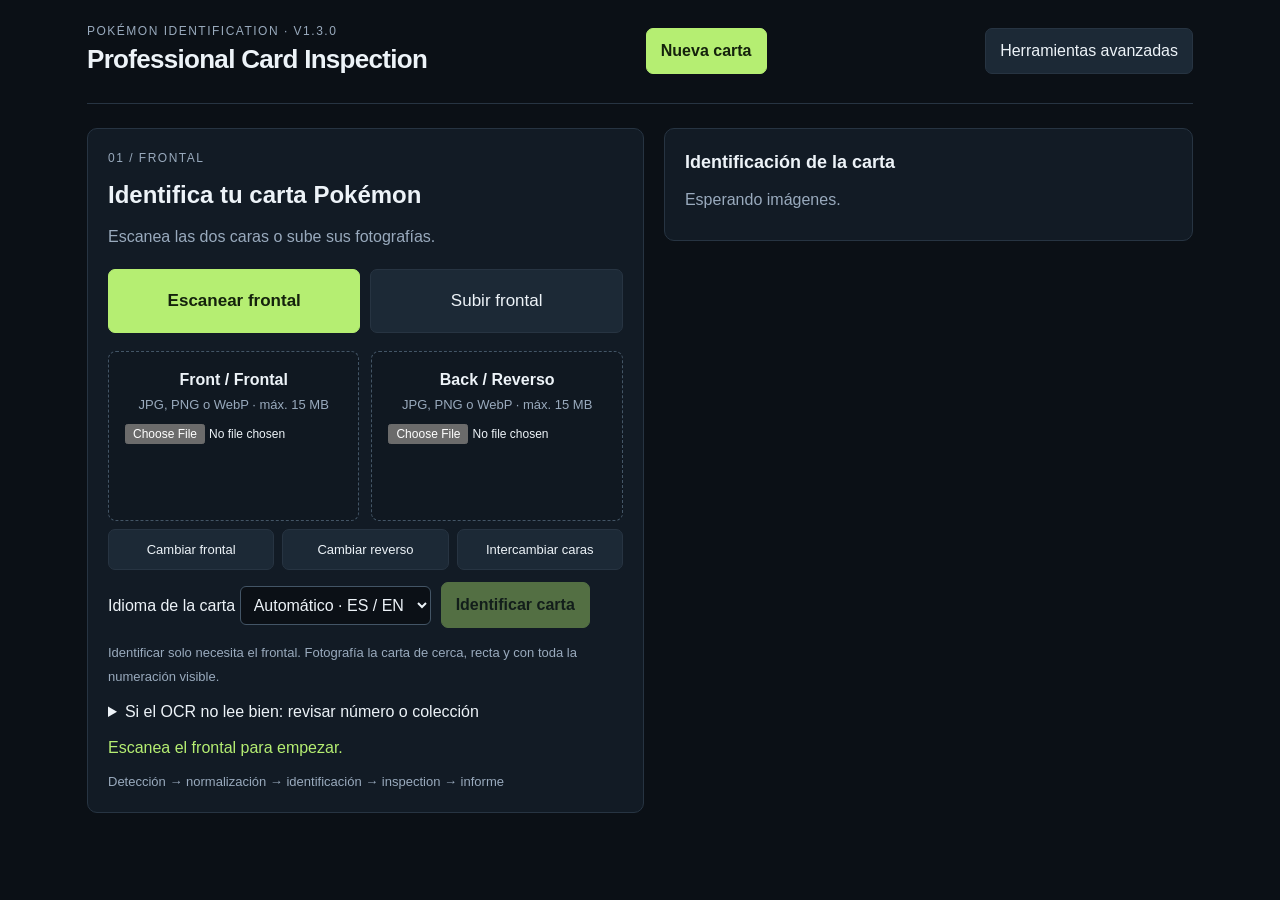
==== commit 6463ce28: "Add files via upload" ====
--- a/index.html
+++ b/index.html
@@ -5,16 +5,16 @@
 :root{color-scheme:dark;--bg:#0b1016;--panel:#121b25;--line:#273442;--muted:#99aabd;--ink:#edf3f8;--accent:#b5ee72;--blue:#79caff;--warn:#ffc17c}*{box-sizing:border-box}body{margin:0;font:16px/1.5 Inter,Segoe UI,Arial,sans-serif;background:var(--bg);color:var(--ink)}button,input,select{font:inherit}button{cursor:pointer;background:#1c2936;color:var(--ink);border:1px solid var(--line);border-radius:7px;padding:10px 14px}button:hover{border-color:var(--accent)}button:disabled{opacity:.4;cursor:not-allowed}button.primary{background:var(--accent);color:#14220c;font-weight:700;border-color:var(--accent)}button.active{background:#284333;color:var(--accent)}a{color:var(--accent)}aside{position:fixed;inset:0 auto 0 0;width:224px;padding:28px 20px;background:#0f1720;border-right:1px solid var(--line);display:flex;flex-direction:column;gap:28px}.brand{font-weight:750;letter-spacing:2px;font-size:26px}.brand span{color:var(--accent)}.brand small{display:block;font-size:12px;letter-spacing:1px;color:var(--muted);font-weight:400}nav{display:grid;gap:8px}nav button{text-align:left;border:0;background:transparent;color:var(--muted)}aside footer{margin-top:auto;color:var(--muted);font-size:12px}.badge{display:inline-block;border:1px solid #405a35;background:#233020;color:var(--accent);padding:4px 9px;border-radius:5px;font-size:12px;letter-spacing:.5px}.badge.amber{color:var(--warn);background:#36291c;border-color:#644729}main{margin-left:224px;padding:26px 34px;max-width:1800px}header,.row{display:flex;align-items:center;justify-content:space-between;gap:12px;flex-wrap:wrap}header{padding-bottom:24px;border-bottom:1px solid var(--line)}h1{font-size:26px;letter-spacing:-.7px;margin:0}h2{font-size:18px;margin:0 0 12px}h3{font-size:15px;margin:0 0 8px}p{margin:8px 0}small,.muted{color:var(--muted)}small{font-size:13px}.eyebrow{color:var(--muted);font-size:12px;letter-spacing:1.5px;text-transform:uppercase}.flow{display:grid;grid-template-columns:repeat(5,1fr);gap:8px;margin:24px 0}.step{border-top:2px solid var(--line);padding-top:9px;font-size:13px;color:var(--muted)}.step.active{border-color:var(--accent);color:var(--accent)}.workspace{display:grid;grid-template-columns:minmax(0,1fr) 350px;gap:20px}.panel{background:var(--panel);border:1px solid var(--line);border-radius:10px;padding:20px;margin-bottom:18px}.uploads{display:grid;grid-template-columns:1fr 1fr;gap:12px}.drop{border:1px dashed #435566;background:#101821;border-radius:8px;padding:16px;display:flex;align-items:center;gap:14px;cursor:pointer;min-height:112px}.drop:hover,.drop.drag{border-color:var(--accent);background:#1b2a25}.drop img{width:48px;height:68px;object-fit:contain}.upload-icon{font-size:26px;color:var(--accent)}.drop input{width:100%;font-size:12px;margin-top:8px}.drop span{display:block}.toolbar{display:flex;gap:6px;align-items:center;flex-wrap:wrap;margin:14px 0}.toolbar button{padding:6px 10px;font-size:14px}.stage{height:480px;overflow:hidden;position:relative;background-color:#0a1119;background-image:radial-gradient(#283543 1px,transparent 1px);background-size:20px 20px;border:1px solid var(--line);border-radius:8px;display:flex;align-items:center;justify-content:center;touch-action:none;cursor:grab}.stage:active{cursor:grabbing}.empty{text-align:center;color:var(--muted);padding:30px}.empty b{font-size:22px;color:var(--ink)}#plane{position:relative;flex-shrink:0;transform-origin:center}#cardImage{display:block;width:100%;height:100%;object-fit:fill;user-select:none;pointer-events:none}.overlay{position:absolute;inset:0;pointer-events:none}.guide{position:absolute;inset:5%;border:1px solid var(--blue)}.guide:before,.guide:after{content:'';position:absolute;background:#79caff88}.guide:before{left:50%;top:0;width:1px;height:100%}.guide:after{top:50%;left:0;height:1px;width:100%}.detect{position:absolute;inset:4%;border:2px dashed var(--accent)}.mark{position:absolute;width:26px;height:26px;border-radius:50%;background:#ffbe71;color:#201608;border:2px solid white;padding:0;font-size:12px;font-weight:bold;pointer-events:auto;transform:translate(-50%,-50%)}.mark.selected{box-shadow:0 0 0 7px #ffbe7138}.scan{position:absolute;left:0;right:0;height:2px;background:var(--accent);box-shadow:0 0 20px var(--accent);animation:scan 2s infinite}@keyframes scan{from{top:0}to{top:100%}}.toggles{display:flex;gap:12px;flex-wrap:wrap;font-size:13px;margin-top:12px}.toggles label{cursor:pointer}input[type=checkbox]{accent-color:var(--accent)}#status{margin:12px 0;color:var(--accent);min-height:24px}progress{width:100%;height:6px;accent-color:var(--accent)}.facts{display:grid;grid-template-columns:1fr 1fr;gap:12px;margin:16px 0}.facts small{display:block}.facts b{font-size:14px;font-weight:500}.confidence{font-size:13px;color:var(--accent)}.grade{font-size:70px;line-height:1.1;letter-spacing:-4px;color:var(--accent);font-weight:650}.grade small{font-size:20px;letter-spacing:0}.score{display:grid;grid-template-columns:95px 1fr 32px;align-items:center;gap:10px;font-size:14px;margin:14px 0}.bar{background:#293544;height:5px;border-radius:4px}.bar i{display:block;height:100%;background:var(--accent);border-radius:4px}.defect{display:block;text-align:left;width:100%;margin:8px 0;padding:12px}.defect small{display:block}.defect.selected{border-color:var(--warn)}.notice{padding:12px;border-left:2px solid var(--warn);background:#261f18;color:#e6c6a0;font-size:13px;margin:12px 0}.stats{display:grid;grid-template-columns:repeat(4,1fr);gap:14px;margin:22px 0}.stats strong{font-size:32px;display:block}.tablewrap{overflow:auto}table{width:100%;border-collapse:collapse;text-align:left;font-size:14px}th,td{padding:14px 10px;border-bottom:1px solid var(--line)}th{font-weight:500;color:var(--muted)}.hidden,[hidden]{display:none!important}dialog{background:var(--panel);color:var(--ink);border:1px solid var(--line);border-radius:12px;max-width:650px;width:92%;max-height:90vh;padding:24px}dialog::backdrop{background:#000b}.formgrid{display:grid;grid-template-columns:1fr 1fr;gap:12px}.formgrid label{font-size:13px;color:var(--muted)}.formgrid input{display:block;width:100%;margin:5px 0;background:var(--bg);color:var(--ink);border:1px solid var(--line);border-radius:5px;padding:9px}#toast{position:fixed;bottom:20px;right:20px;max-width:400px;background:#283b2a;padding:14px 20px;border:1px solid var(--accent);z-index:10;border-radius:8px}.detail{font-size:14px;border-left:2px solid var(--warn);padding:10px 12px;background:#201e1c}.two{display:grid;grid-template-columns:1fr 1fr;gap:16px}@media(max-width:1150px){aside{width:185px;padding:22px 12px}main{margin-left:185px;padding:22px}.workspace{grid-template-columns:minmax(0,1fr) 300px}.uploads{grid-template-columns:1fr}}@media(max-width:850px){aside{position:static;width:auto;display:block;padding:14px}aside .brand{font-size:20px}aside footer{display:none}nav{display:flex;overflow:auto;margin-top:12px}nav button{white-space:nowrap}main{margin:0;padding:16px}.workspace{grid-template-columns:1fr}.uploads{grid-template-columns:1fr 1fr}.stats{grid-template-columns:1fr 1fr}.stage{height:420px}}@media(max-width:480px){.uploads,.two,.formgrid{grid-template-columns:1fr}.flow{gap:5px}.step{font-size:11px}.panel{padding:14px}.stage{height:370px}}@media(prefers-reduced-motion:reduce){.scan{animation:none}}@media print{body{background:white;color:black}aside,header,.flow,#inspection,#dashboard,#history,#database,#settings,.noprint,#toast{display:none!important}main{margin:0;padding:0}#reports{display:block!important}.panel{background:white;border-color:#ccc;color:black;break-inside:avoid}.muted,small{color:#555}.grade{color:#222}.badge{color:black;background:white}.two{grid-template-columns:1fr 1fr}}
 </style></head><body>
 <aside><div class="brand">PCI<span> /</span><small>PROFESSIONAL CARD<br>INSPECTION</small></div><button class="primary" id="newSide">＋ New Inspection</button><nav aria-label="Navegación principal"><button data-page="inspection" class="active">⌖ Inspection workspace</button><button data-page="dashboard">▦ Dashboard</button><button data-page="history">▤ Inspections</button><button data-page="database">▧ Card Database</button><button data-page="reports">▥ Reports</button><button data-page="settings">⚙ Settings</button></nav><footer><span class="badge amber">OCR + CATALOG</span><p>Version 1.2.0<br>Internal PCI standard</p></footer></aside>
-<main><header><div><div class="eyebrow">Professional Card Inspection / Live Card Detection · v1.2.0</div><h1 id="pageTitle">Inspection workspace</h1></div><div class="row"><span class="badge amber">Grading simulado</span><button class="primary" id="newTop">＋ New Inspection</button></div></header>
+<main><header><div><div class="eyebrow">Professional Card Inspection / Live Card Detection · v1.3.0</div><h1 id="pageTitle">Inspection workspace</h1></div><div class="row"><span class="badge amber">Grading simulado</span><button class="primary" id="newTop">＋ New Inspection</button></div></header>
 <section id="inspection"><div class="flow" aria-label="Progreso"><div class="step active">01 / UPLOAD</div><div class="step">02 / DETECT</div><div class="step">03 / IDENTIFY</div><div class="step">04 / INSPECT</div><div class="step">05 / GRADE</div></div>
 <div class="workspace"><div><div class="panel"><div class="row"><h2>01 — Imágenes de la carta</h2><button id="demo">Cargar ejemplo</button></div><div class="uploads"><label class="drop" data-side="front"><span class="upload-icon">＋</span><img id="previewfront" hidden alt="Miniatura frontal"><div><strong>Front / Frontal</strong><span><small id="metafront">JPG, PNG o WebP · máx. 15 MB</small></span><input id="uploadfront" type="file" accept="image/jpeg,image/png,image/webp" aria-label="Subir frontal"></div></label><label class="drop" data-side="back"><span class="upload-icon">＋</span><img id="previewback" hidden alt="Miniatura reverso"><div><strong>Back / Reverso</strong><span><small id="metaback">JPG, PNG o WebP · máx. 15 MB</small></span><input id="uploadback" type="file" accept="image/jpeg,image/png,image/webp" aria-label="Subir reverso"></div></label></div><div class="recognition-controls"><label>Idioma de la carta <select id="ocrLang"><option value="es">Español</option><option value="en">English</option><option value="fr">Français</option><option value="de">Deutsch</option><option value="it">Italiano</option><option value="pt">Português</option><option value="ja">日本語</option></select></label><button id="rotateFront">Girar frontal 90°</button><button id="identifyOnly" class="primary" disabled>Identificar Pokémon</button></div><small>Identificar solo necesita el frontal. Fotografía la carta de cerca, recta y con toda la numeración visible.</small><details style="margin-top:12px"><summary>Si el OCR no lee bien: revisar número o colección</summary><div class="formgrid"><label>Número impreso<input id="hintNumber" placeholder="025/165, TG01/TG30 o SWSH020"></label><label>Nombre (opcional)<input id="hintName" placeholder="Pikachu"></label><label>Colección (opcional)<input id="hintSet" placeholder="Nombre de colección o ID TCGdex"></label></div><button id="searchIdentity">Buscar con estos datos</button><small> Estos campos solo se usan al pulsar buscar; quedan registrados como introducidos manualmente.</small></details><div class="row" style="margin-top:16px"><small>Incluye las cuatro esquinas y evita reflejos.</small><button class="primary" id="analyze" disabled>Analyze Card →</button></div><div id="status" role="status" aria-live="polite">Sube ambas caras o carga el ejemplo para comenzar.</div><progress id="progress" max="11" value="0" aria-label="Progreso del análisis"></progress><div id="pipeline" class="muted" style="font-size:13px;margin-top:8px">Detección → normalización → identificación → inspección → informe</div></div>
 <div class="panel"><div class="row"><h2>Inspection viewer</h2><small id="viewLabel">FRONT · Original</small></div><div class="toolbar"><button id="frontBtn" class="active">Front</button><button id="backBtn">Back</button><button id="zoomOut" aria-label="Reducir zoom">−</button><span id="zoomLabel">100%</span><button id="zoomIn" aria-label="Aumentar zoom">＋</button><button id="fit">Fit to screen</button></div><div class="stage" id="stage"><div class="empty" id="empty"><b>Tu próxima inspección empieza aquí.</b><p>Carga el frontal y el reverso de una carta.</p><small>Fotos locales · OCR local · Catálogo online</small></div><div id="plane" hidden><img id="cardImage" alt="Carta en inspección" draggable="false"><div class="overlay" id="overlay"></div><div class="scan" id="scan" hidden></div></div></div><div class="toggles"><label><input type="checkbox" id="showDefects" checked> Defects</label><label><input type="checkbox" id="showGuides" checked> Guides</label><label><input type="checkbox" id="showCentering"> Centering</label><label><input type="checkbox" id="showCorners" checked> Corners</label><label><input type="checkbox" id="showEdges" checked> Edges</label><label><input type="checkbox" id="showSurface" checked> Surface</label></div><small>Arrastra para desplazar · Selecciona un marcador para explorar el defecto.</small><div id="detail" style="margin-top:14px"></div></div><div class="panel" id="diagnostics"><h2>Detection & image quality</h2><p class="muted">Los resultados aparecerán durante el análisis.</p></div></div>
-<div><div class="panel" id="identityPanel"><div class="eyebrow">02 / Recognition engine</div><h2>Card Identification</h2><div id="identity"><p class="muted">Esperando imágenes.</p><small>Primero detectaremos la carta y propondremos una identificación.</small></div></div><div class="panel"><div class="eyebrow">03 / Grading engine</div><h2>Professional Card<br>Inspection Grade</h2><div id="gradePanel"><div class="grade" style="color:#526476">—<small> / 10</small></div><p class="muted">Pendiente de inspección</p><small>Las puntuaciones se generan automáticamente después de confirmar la identidad.</small></div></div><div class="panel"><div class="row"><h2>Defect list</h2><span id="defectCount" class="badge">0</span></div><div id="defects"><p class="muted">Sin resultados todavía.</p></div></div></div></div></section>
+<div><div class="panel" id="identityPanel"><div class="eyebrow">02 / Recognition engine</div><h2>Identificación de la carta</h2><div id="identity"><p class="muted">Esperando imágenes.</p><small>Primero detectaremos la carta y propondremos una identificación.</small></div></div><div class="panel"><div class="eyebrow">03 / Grading engine</div><h2>Professional Card<br>Inspection Grade</h2><div id="gradePanel"><div class="grade" style="color:#526476">—<small> / 10</small></div><p class="muted">Pendiente de inspección</p><small>Las puntuaciones se generan automáticamente después de confirmar la identidad.</small></div></div><div class="panel"><div class="row"><h2>Defect list</h2><span id="defectCount" class="badge">0</span></div><div id="defects"><p class="muted">Sin resultados todavía.</p></div></div></div></div></section>
 <section id="dashboard" hidden><div class="stats" id="stats"></div><div class="panel"><h2>Continúa con una nueva inspección</h2><p class="muted">Carga ambas caras, revisa la identificación y explora el informe visual.</p><button class="primary" id="dashNew">New Card Inspection →</button></div><div class="panel"><h2>Recent Inspections</h2><div id="recent"></div></div></section>
 <section id="history" hidden style="margin-top:24px"><div class="panel"><h2>Inspections</h2><p class="muted">Historial de esta sesión y ejemplos. Las imágenes no se guardan al cerrar el archivo.</p><div id="historyTable"></div></div></section>
 <section id="database" hidden style="margin-top:24px"><div class="panel"><h2>Card Database</h2><span class="badge">TCGdex · Catálogo de referencia</span><p class="muted">Índice de cartas del idioma elegido, con imágenes de referencia bajo demanda. Cobertura limitada a los registros e imágenes disponibles en TCGdex; no garantiza todas las ediciones o variantes existentes.</p><div class="toolbar"><button id="syncCatalog">Cargar / actualizar catálogo</button><input id="dbQuery" aria-label="Buscar en catálogo" placeholder="Nombre, número o ID"><button id="dbSearch">Buscar</button></div><p id="dbStatus" role="status">El catálogo se carga al identificar o al pulsar actualizar.</p><p><small>Fuente: <a href="https://tcgdex.dev" target="_blank" rel="noopener">TCGdex</a>. Pokémon y las ilustraciones pertenecen a sus respectivos titulares.</small></p><div id="dbTable"></div></div></section>
 <section id="reports" hidden style="margin-top:24px"><div id="reportContent" class="panel"><h2>Inspection report</h2><p class="muted">Completa una inspección o abre un ejemplo del historial.</p></div></section>
-<section id="settings" hidden style="margin-top:24px"><div class="panel"><h2>Analysis settings · v1.2.0</h2><p><b>Novedad:</b> cámara local con detección geométrica, autocaptura estable, recorte por perspectiva y guardado en este navegador. El detector está incluido en este HTML y funciona sin descargar librerías. OCR y catálogo siguen necesitando internet.</p><p><b>Para probar:</b> Cámara · detectar frontal → permitir cámara → mantener una carta estable → captura automática → comprobar original y recorte → identificación OCR. Usa fondo claro para bordes oscuros y fondo oscuro para bordes claros.</p><p><b>Limitación:</b> el detector local reconoce geometría rectangular, no verifica que el objeto sea una carta Pokémon. No recupera detalles que no estén en la foto. Brillos, fundas, fondos rectangulares y desenfoque intenso pueden provocar fallos.</p><details><summary>Abrir esta versión en el teléfono / GitHub Pages</summary><p>Guarda el archivo como <b>index.html</b> en la carpeta publicada por GitHub Pages. En el repositorio abre Settings → Pages, selecciona la rama y carpeta correctas, y espera a que finalice el despliegue en Actions.</p><p>Abre la URL de <b>Visit site</b> en Safari o Chrome. La vista del archivo en github.com no ejecuta la aplicación. Comprueba que aparece v1.2.0; si ves una versión antigua, recarga la página o prueba una pestaña privada.</p><p><a href="https://docs.github.com/en/pages/getting-started-with-github-pages/creating-a-github-pages-site" target="_blank" rel="noopener">Instrucciones oficiales de GitHub Pages</a></p></details><p><b>Estándar activo:</b> PCI Prototype v1 · Escala 1.0–10.0</p><p><b>Identificación:</b> Tesseract.js 6 · OCR local + catálogo TCGdex por idioma. Requiere internet para descargar el motor, idiomas, catálogo e imágenes de referencia. Las fotos no se suben a TCGdex.</p><p><b>Grading:</b> sigue simulado. La coincidencia OCR no es una verificación de autenticidad ni de variante.</p><p class="muted">Las confianzas son valores de demostración, no probabilidades calibradas. La calificación no equivale a una certificación PSA, BGS o SGC.</p><h3 style="margin-top:24px">Módulos preparados para futuras fases</h3><p class="muted">ComputerVisionEngine → RecognitionEngine → QualityEngine → DefectEngine → GradingEngine → ReportingEngine</p><p class="muted">Los adaptadores intercambian imágenes, coordenadas normalizadas, evidencia, confianza y resultados versionados. Persistencia actual: solo memoria de sesión.</p></div></section>
+<section id="settings" hidden style="margin-top:24px"><div class="panel"><h2>Analysis settings · v1.3.0</h2><p><b>Novedad:</b> cámara local con detección geométrica, autocaptura estable, recorte por perspectiva y guardado en este navegador. El detector está incluido en este HTML y funciona sin descargar librerías. OCR y catálogo siguen necesitando internet.</p><p><b>Para probar:</b> Cámara · detectar frontal → permitir cámara → mantener una carta estable → captura automática → comprobar original y recorte → identificación OCR. Usa fondo claro para bordes oscuros y fondo oscuro para bordes claros.</p><p><b>Limitación:</b> el detector local reconoce geometría rectangular, no verifica que el objeto sea una carta Pokémon. No recupera detalles que no estén en la foto. Brillos, fundas, fondos rectangulares y desenfoque intenso pueden provocar fallos.</p><details><summary>Abrir esta versión en el teléfono / GitHub Pages</summary><p>Guarda el archivo como <b>index.html</b> en la carpeta publicada por GitHub Pages. En el repositorio abre Settings → Pages, selecciona la rama y carpeta correctas, y espera a que finalice el despliegue en Actions.</p><p>Abre la URL de <b>Visit site</b> en Safari o Chrome. La vista del archivo en github.com no ejecuta la aplicación. Comprueba que aparece v1.3.0; si ves una versión antigua, recarga la página o prueba una pestaña privada.</p><p><a href="https://docs.github.com/en/pages/getting-started-with-github-pages/creating-a-github-pages-site" target="_blank" rel="noopener">Instrucciones oficiales de GitHub Pages</a></p></details><p><b>Estándar activo:</b> PCI Prototype v1 · Escala 1.0–10.0</p><p><b>Identificación:</b> Tesseract.js 6 · OCR local + catálogo TCGdex por idioma. Requiere internet para descargar el motor, idiomas, catálogo e imágenes de referencia. Las fotos no se suben a TCGdex.</p><p><b>Grading:</b> sigue simulado. La coincidencia OCR no es una verificación de autenticidad ni de variante.</p><p class="muted">Las confianzas son valores de demostración, no probabilidades calibradas. La calificación no equivale a una certificación PSA, BGS o SGC.</p><h3 style="margin-top:24px">Módulos preparados para futuras fases</h3><p class="muted">ComputerVisionEngine → RecognitionEngine → QualityEngine → DefectEngine → GradingEngine → ReportingEngine</p><p class="muted">Los adaptadores intercambian imágenes, coordenadas normalizadas, evidencia, confianza y resultados versionados. Persistencia actual: solo memoria de sesión.</p></div></section>
 </main><dialog id="editDialog"><form id="editForm"><div class="row"><h2>Correct Identification</h2><button type="button" id="closeEdit" aria-label="Cerrar">✕</button></div><p class="muted">Corrige los datos antes de continuar. Tu edición quedará marcada como manual.</p><div class="formgrid" id="editFields"></div><div class="row" style="margin-top:20px"><small>No modifica puntuaciones.</small><button class="primary" type="submit">Guardar corrección</button></div></form></dialog><div id="toast" role="status" hidden></div>
 <script>
 'use strict';
@@ -77,7 +77,7 @@
 let ocrScriptPromise=null;
 function loadOCR(){if(window.Tesseract)return Promise.resolve();if(ocrScriptPromise)return ocrScriptPromise;ocrScriptPromise=new Promise((resolve,reject)=>{const script=document.createElement('script'),timer=setTimeout(()=>{script.remove();ocrScriptPromise=null;reject(new Error('No se pudo descargar el motor OCR. Comprueba internet y bloqueadores.'))},25000);script.src=PokemonConfig.ocrURL;script.onload=()=>{clearTimeout(timer);resolve()};script.onerror=()=>{clearTimeout(timer);ocrScriptPromise=null;script.remove();reject(new Error('No se pudo cargar Tesseract.js desde el CDN.'))};document.head.appendChild(script)});return ocrScriptPromise}
 async function imageCanvas(image,bottom=false){const img=new Image();await new Promise((resolve,reject)=>{img.onload=resolve;img.onerror=()=>reject(new Error('No se pudo leer el frontal'));img.src=image.src});const sy=bottom?Math.floor(img.height*.60):0,sh=img.height-sy,scale=Math.min(2,1800/img.width,2200/sh),canvas=document.createElement('canvas');canvas.width=Math.round(img.width*scale);canvas.height=Math.round(sh*scale);const ctx=canvas.getContext('2d');ctx.fillStyle='#fff';ctx.fillRect(0,0,canvas.width,canvas.height);ctx.drawImage(img,0,sy,img.width,sh,0,0,canvas.width,canvas.height);if(bottom){const pixels=ctx.getImageData(0,0,canvas.width,canvas.height);for(let j=0;j<pixels.data.length;j+=4){const g=.299*pixels.data[j]+.587*pixels.data[j+1]+.114*pixels.data[j+2],v=Math.max(0,Math.min(255,(g-128)*1.4+128));pixels.data[j]=pixels.data[j+1]=pixels.data[j+2]=v}ctx.putImageData(pixels,0,0)}return canvas}
-const PokemonOCR={async read(image,lang,token){await loadOCR();RecognitionJobs.check(token);let worker,timer,expired=false;const operation=(async()=>{const w=await Tesseract.createWorker(PokemonConfig.languages[lang]||'eng',1,{logger:m=>{if(token===sequence&&m.status==='recognizing text')$('status').textContent=`Leyendo frontal · OCR ${Math.round(m.progress*100)}%`}});if(expired||token!==sequence){await w.terminate();throw new Error('CANCELLED')}worker=w;RecognitionJobs.worker=w;await w.setParameters({tessedit_pageseg_mode:'11'});const bottom=await imageCanvas(image,true);RecognitionJobs.check(token);const lower=(await w.recognize(bottom)).data;bottom.width=bottom.height=1;RecognitionJobs.check(token);const full=await imageCanvas(image,false);const all=(await w.recognize(full)).data;full.width=full.height=1;RecognitionJobs.check(token);return {text:all.text+'\n'+lower.text,bottom:lower.text,ocrConfidence:Math.round((all.confidence+lower.confidence)/2),numbers:parseCardNumbers(lower.text+'\n'+all.text),lang,source:'local-tesseract-6.0.1',manual:false}})();try{return await Promise.race([operation,new Promise((_,reject)=>{timer=setTimeout(()=>{expired=true;reject(new Error('El OCR excedió 120 segundos. Usa una foto más cercana o revisa el número manualmente.'))},120000)})])}finally{clearTimeout(timer);if(worker){await worker.terminate().catch(()=>{});if(RecognitionJobs.worker===worker)RecognitionJobs.worker=null}}}};
+const PokemonOCR={async read(image,lang,token){await loadOCR();RecognitionJobs.check(token);let worker,timer,expired=false;const operation=(async()=>{const w=await Tesseract.createWorker(PokemonConfig.languages[lang]||'eng',1,{logger:m=>{if(token===sequence&&m.status==='recognizing text')$('status').textContent=`Leyendo ${state.ocrSide||'frontal'} · OCR ${Math.round(m.progress*100)}%`}});if(expired||token!==sequence){await w.terminate();throw new Error('CANCELLED')}worker=w;RecognitionJobs.worker=w;await w.setParameters({tessedit_pageseg_mode:'11'});const bottom=await imageCanvas(image,true);RecognitionJobs.check(token);const lower=(await w.recognize(bottom)).data;bottom.width=bottom.height=1;RecognitionJobs.check(token);const full=await imageCanvas(image,false);const all=(await w.recognize(full)).data;full.width=full.height=1;RecognitionJobs.check(token);return {text:all.text+'\n'+lower.text,bottom:lower.text,ocrConfidence:Math.round((all.confidence+lower.confidence)/2),numbers:parseCardNumbers(lower.text+'\n'+all.text),lang,source:'local-tesseract-6.0.1',manual:false}})();try{return await Promise.race([operation,new Promise((_,reject)=>{timer=setTimeout(()=>{expired=true;reject(new Error('El OCR excedió 120 segundos. Usa una foto más cercana o revisa el número manualmente.'))},120000)})])}finally{clearTimeout(timer);if(worker){await worker.terminate().catch(()=>{});if(RecognitionJobs.worker===worker)RecognitionJobs.worker=null}}}};
 function cardFromReference(detail,set,lang){return {name:detail.name,entity:detail.category==='Pokemon'?detail.name:'No aplica',year:set.releaseDate?set.releaseDate.slice(0,4):'No disponible',manufacturer:'No verificado',brand:'Pokémon TCG',set:detail.set.name,subset:'No verificado',number:detail.localId,variant:'Pendiente de confirmar',parallel:'Pendiente de confirmar',rarity:detail.rarity||'No disponible',serial:'No verificado',type:detail.category||'No disponible',language:lang,edition:'Pendiente de confirmar',features:'Referencia TCGdex: '+detail.id,referenceId:detail.id,referenceImage:safeAsset(detail.image,'high'),source:'TCGdex',availableVariants:Object.entries(detail.variants||{}).filter(([,v])=>v===true).map(([k])=>k).join(', ')}}
 function identitySummary(i){if(!i||i.simulated!==false)return i?.status==='manual'?'Corregida manualmente; confianza no calculada':(i?.confidence??96.8)+'% · simulada';return `${i.status==='manual'?'Corrección manual':'Referencia TCGdex revisada'} · ${i.card?.referenceId||'sin ID vinculado'} · confianza de identidad no calibrada${i.ocr?.manual?' · búsqueda manual':' · OCR local'}`}
 async function identifyFlow(withInspection=false,manual=false){if(state.busy)return;if(!state.images.front){toast('Sube primero el frontal.');return}const isDemo=state.images.front.name==='Ejemplo ficticio';resetResults();const token=++sequence;state.candidates=[];state.lookup=null;state.ocr=null;state.recognitionError=null;lock(true);flow(2);state.phase='identify';$('identity').innerHTML='<p class="muted">Leyendo la carta y consultando referencias…</p>';try{if(isDemo&&!manual){if(withInspection){state.detection=await ComputerVisionEngine.detect(state.images);state.quality=await QualityEngine.analyze(state.images);renderDiagnostics()}state.identification=await RecognitionEngine.identify();RecognitionJobs.check(token);renderIdentity();$('status').textContent='Ejemplo ficticio: identificación y grading simulados.';return}let evidence;if(manual){const raw=$('hintNumber').value.trim();let numbers=parseCardNumbers(raw);if(raw&&!numbers.length){if(!/^[A-Za-z]{0,5}\s*\d{1,4}$/.test(raw))throw new Error('Formato de número no válido. Ejemplos: 025/165, TG01/TG30, SWSH020.');numbers=[{number:normalizedNumber(raw),total:null,raw}]}evidence={text:'',numbers,name:$('hintName').value.trim(),set:$('hintSet').value.trim(),lang:$('ocrLang').value,manual:true};if(!numbers.length&&!evidence.name&&!evidence.set)throw new Error('Introduce al menos número, nombre o colección.')}else{$('status').textContent='Preparando OCR local. La primera descarga puede tardar.';evidence=await PokemonOCR.read(state.images.front,$('ocrLang').value,token)}RecognitionJobs.check(token);state.ocr=evidence;$('status').textContent='Consultando catálogo Pokémon…';const data=await PokemonDatabase.catalog(evidence.lang);RecognitionJobs.check(token);const ranked=rankPokemon(data.cards,data.sets,evidence);state.lookup={source:'TCGdex',lang:data.lang,updated:data.updated,offline:!!data.offline,total:ranked.length};state.candidates=ranked;state.identification=null;if(withInspection){state.detection=await ComputerVisionEngine.detect(state.images);state.quality=await QualityEngine.analyze(state.images);renderDiagnostics()}renderIdentity();$('progress').value=5;$('status').textContent=ranked.length?`${ranked.length} candidatas. Compara la referencia y revisa colección, idioma y acabado.`:'Sin coincidencia fiable. Revisa la numeración, el idioma o toma una foto más cercana.';$('pipeline').textContent='OCR y consulta reales · selección pendiente · grading simulado';}catch(e){if(token!==sequence)return;state.identification=null;state.recognitionError=e.message;renderIdentity();$('status').textContent=e.message;toast(e.message)}finally{if(token===sequence){lock(false);$('analyze').disabled=!(state.images.front&&state.images.back)}}}
@@ -90,9 +90,9 @@
 async function chooseCandidate(index){if(state.busy)return;const c=state.candidates[index],token=sequence,lang=state.ocr.lang;lock(true);try{$('status').textContent='Cargando ficha de referencia…';const detail=await PokemonDatabase.detail(lang,c.card.id);RecognitionJobs.check(token);let set=c.set;try{set=await PokemonDatabase.set(lang,detail.set.id)}catch{}RecognitionJobs.check(token);state.identification={card:cardFromReference(detail,set,lang),status:'pending',simulated:false,confidence:null,evidence:c.reasons,conflict:c.conflict,ocr:state.ocr,catalog:state.lookup};renderIdentity();$('status').textContent='Referencia cargada. Confirma o corrige los datos antes del grading.'}catch(e){if(token===sequence)toast(e.message)}finally{if(token===sequence)lock(false)}}
 let dbPage=0,dbVisible=[],dbBusy=false;
 function renderCatalogPage(){const from=dbPage*30,items=dbVisible.slice(from,from+30);$('dbTable').innerHTML=`<p>${dbVisible.length} resultados · página ${dbPage+1}</p><div class="candidates">${items.map(c=>candidateMarkup(c,0,false)).join('')}</div><div class="toolbar"><button id="dbPrev" ${dbPage===0?'disabled':''}>Anterior</button><button id="dbNext" ${from+30>=dbVisible.length?'disabled':''}>Siguiente</button></div>`;bindImageErrors($('dbTable'));$('dbPrev').onclick=()=>{dbPage--;renderCatalogPage()};$('dbNext').onclick=()=>{dbPage++;renderCatalogPage()}}
-async function browseCatalog(force=false){if(dbBusy)return;dbBusy=true;$('syncCatalog').disabled=$('dbSearch').disabled=true;$('dbStatus').textContent='Cargando catálogo del idioma seleccionado…';try{const data=await PokemonDatabase.catalog($('ocrLang').value,force),q=normalizedText($('dbQuery').value);dbVisible=data.cards.filter(c=>!q||normalizedText(c.name+' '+c.id+' '+c.localId).includes(q));dbPage=0;renderCatalogPage()}catch(e){$('dbStatus').textContent=e.message}finally{dbBusy=false;$('syncCatalog').disabled=$('dbSearch').disabled=false}}
+async function browseCatalog(force=false){if(dbBusy)return;dbBusy=true;$('syncCatalog').disabled=$('dbSearch').disabled=true;$('dbStatus').textContent='Cargando catálogo del idioma seleccionado…';try{const data=await PokemonDatabase.catalog($('ocrLang').value==='auto'?'es':$('ocrLang').value,force),q=normalizedText($('dbQuery').value);dbVisible=data.cards.filter(c=>!q||normalizedText(c.name+' '+c.id+' '+c.localId).includes(q));dbPage=0;renderCatalogPage()}catch(e){$('dbStatus').textContent=e.message}finally{dbBusy=false;$('syncCatalog').disabled=$('dbSearch').disabled=false}}
 async function rotateFront(){if(state.busy||!state.images.front)return;const original=state.images.front,token=++loadTokens.front;try{const img=new Image();await new Promise((res,rej)=>{img.onload=res;img.onerror=rej;img.src=original.src});if(token!==loadTokens.front||state.busy)return;const canvas=document.createElement('canvas');canvas.width=img.height;canvas.height=img.width;const ctx=canvas.getContext('2d');ctx.translate(canvas.width,0);ctx.rotate(Math.PI/2);ctx.drawImage(img,0,0);resetResults();state.images.front={...original,src:canvas.toDataURL('image/jpeg',.95),width:canvas.width,height:canvas.height};setPreview('front');side='front';view();ready()}catch{toast('No se pudo girar la imagen.')}}
-function initPokemonUI(){$('identifyOnly').onclick=()=>identifyFlow(false);$('searchIdentity').onclick=()=>identifyFlow(false,true);$('rotateFront').onclick=rotateFront;$('syncCatalog').onclick=()=>browseCatalog(true);$('dbSearch').onclick=()=>browseCatalog();$('dbQuery').onkeydown=e=>{if(e.key==='Enter')browseCatalog()};$('dbTable').innerHTML='<p class="muted">El catálogo se descargará del proveedor, no está incluido dentro del HTML.</p>';$('ocrLang').onchange=()=>{resetResults();state.recognitionError=null;ready();$('dbTable').innerHTML='<p class="muted">Idioma cambiado. Pulsa cargar catálogo.</p>';$('dbStatus').textContent='Idioma elegido: '+$('ocrLang').value};if(location.protocol==='file:')$('pipeline').textContent='Para móvil y OCR usa la URL HTTPS de GitHub Pages. Abrir el archivo desde una app de archivos puede restringir JavaScript.';document.querySelector('aside footer').innerHTML='<span class="badge">v1.2.0 · POKÉMON OCR</span><p>Catálogo TCGdex<br>Grading simulado</p>'}
+function initPokemonUI(){$('identifyOnly').onclick=()=>identifyFlow(false);$('searchIdentity').onclick=()=>identifyFlow(false,true);$('rotateFront').onclick=rotateFront;$('syncCatalog').onclick=()=>browseCatalog(true);$('dbSearch').onclick=()=>browseCatalog();$('dbQuery').onkeydown=e=>{if(e.key==='Enter')browseCatalog()};$('dbTable').innerHTML='<p class="muted">El catálogo se descargará del proveedor, no está incluido dentro del HTML.</p>';$('ocrLang').onchange=()=>{resetResults();state.recognitionError=null;ready();$('dbTable').innerHTML='<p class="muted">Idioma cambiado. Pulsa cargar catálogo.</p>';$('dbStatus').textContent='Idioma elegido: '+$('ocrLang').value};if(location.protocol==='file:')$('pipeline').textContent='Para móvil y OCR usa la URL HTTPS de GitHub Pages. Abrir el archivo desde una app de archivos puede restringir JavaScript.';document.querySelector('aside footer').innerHTML='<span class="badge">v1.3.0 · POKÉMON OCR</span><p>Catálogo TCGdex<br>Grading simulado</p>'}
 
 // UI controller: photos stay local, catalog references fetched from TCGdex.
 document.querySelectorAll('[data-page]').forEach(b=>b.onclick=()=>page(b.dataset.page));['newSide','newTop','dashNew'].forEach(id=>$(id).onclick=()=>{if(state&&(state.busy||Object.keys(state.images).length)&&!window.confirm('¿Iniciar una nueva inspección? Se descartará la mesa actual; los informes completados permanecerán en esta sesión.'))return;newInspection()});['front','back'].forEach(s=>{$('upload'+s).onchange=e=>loadFile(e.target.files[0],s);const drop=document.querySelector(`[data-side="${s}"]`);drop.ondragover=e=>{e.preventDefault();if(!state.busy)drop.classList.add('drag')};drop.ondragleave=()=>drop.classList.remove('drag');drop.ondrop=e=>{e.preventDefault();drop.classList.remove('drag');loadFile(e.dataTransfer.files[0],s)}});$('demo').onclick=demo;$('analyze').onclick=analyze;$('frontBtn').onclick=()=>{side='front';view()};$('backBtn').onclick=()=>{side='back';view()};$('zoomIn').onclick=()=>{zoom=Math.min(4,zoom+.25);transform()};$('zoomOut').onclick=()=>{zoom=Math.max(.5,zoom-.25);transform()};$('fit').onclick=fit;['showDefects','showGuides','showCentering','showCorners','showEdges','showSurface'].forEach(id=>$(id).onchange=draw);let drag=null;$('stage').onpointerdown=e=>{if(e.target.closest('button'))return;drag={x:e.clientX-pan.x,y:e.clientY-pan.y};$('stage').setPointerCapture(e.pointerId)};$('stage').onpointermove=e=>{if(drag){pan={x:e.clientX-drag.x,y:e.clientY-drag.y};transform()}};$('stage').onpointerup=$('stage').onpointercancel=()=>drag=null;window.addEventListener('resize',fit);$('closeEdit').onclick=()=>$('editDialog').close();$('editForm').onsubmit=e=>{e.preventDefault();const data=new FormData(e.target);if(!String(data.get('name')).trim()){toast('Introduce un nombre para la carta.');return}Object.keys(fields).forEach(k=>state.identification.card[k]=String(data.get(k)||'').trim());state.identification.status='manual';if(state.identification.simulated===false){delete state.identification.card.referenceId;delete state.identification.card.referenceImage;state.identification.card.source='manual';state.identification.confidence=null} $('editDialog').close();renderIdentity()};
@@ -145,7 +145,42 @@
 function renderRealDetection(){const im=state.images.front,p=im?.capture;if(!p)return;const q=p.detection.quality;$('diagnostics').innerHTML=`<div class="row"><h2>Card Detection · mediciones reales</h2><span class="badge">LOCAL VISION</span></div><div class="facts"><div><small>Contorno</small><b>4 esquinas · índice ${p.detection.score.toFixed(2)}/1</b></div><div><small>Perspectiva</small><b>Corregida mediante homografía</b></div><div><small>Captura original</small><b>${p.original.width} × ${p.original.height} px</b></div><div><small>Recorte utilizado por OCR</small><b>${p.normalized.width} × ${p.normalized.height} px</b></div><div><small>Luminosidad media</small><b>${Math.round(q.brightness)} / 255</b></div><div><small>Píxeles muy claros</small><b>${(q.clippedHighlights*100).toFixed(1)}%</b></div></div><p class="muted">Estos índices orientan la captura. Las zonas claras también pueden ser parte del diseño. El detector busca rectángulos con forma de carta; la identidad se comprueba después mediante OCR y catálogo. Centering, defectos y grading siguen simulados.</p>`}
 async function detectUploaded(){if(state.busy||!state.images.front)return;const task=++captureTask,session=sequence,image=state.images.front;lock(true);$('status').textContent='Detectando el contorno de la fotografía…';let client;try{const img=new Image();await new Promise((resolve,reject)=>{img.onload=resolve;img.onerror=()=>reject(new Error('No se pudo abrir la foto'));img.src=image.src});if(task!==captureTask||session!==sequence)return;const full=makeCanvas(img.width,img.height,1800);full.getContext('2d').drawImage(img,0,0,full.width,full.height);const small=makeCanvas(full.width,full.height,720);small.getContext('2d').drawImage(full,0,0,small.width,small.height);client=new DetectionClient();const d=await client.run('detect',small);if(task!==captureTask||session!==sequence)return;if(!d.found||d.ambiguous){$('status').textContent=d.reason||'Contorno ambiguo. Prueba la cámara sobre un fondo diferente.';toast('No se ha aplicado ningún recorte. Puedes seguir identificando la imagen original.');return}const warped=await client.run('warp',full,d.corners);if(task!==captureTask||session!==sequence)return;const payload=makeCapture(full,canvasFromPixels(warped),d,'uploaded-photo','front');lock(false);await acceptCapture(payload,'front',true)}catch(e){if(session===sequence){$('status').textContent=e.message;toast(e.message)}}finally{client?.close();if(task===captureTask&&session===sequence)lock(false)}}
 function installCamera(){const style=document.createElement('style');style.textContent=`.capture-actions{display:flex;gap:8px;flex-wrap:wrap;margin:14px 0}.capture-comparison{display:grid;grid-template-columns:1fr 1fr;gap:12px}.capture-comparison figure{margin:0;background:#0b1016;padding:10px;border-radius:8px}.capture-comparison img{width:100%;height:220px;object-fit:contain}.capture-comparison figcaption{font-size:12px;color:#99aabd}.camera-view{position:relative;width:100%;max-height:none;margin:0 auto;aspect-ratio:4/3;background:#05080d;overflow:hidden}.camera-view video{display:block;width:100%;height:100%;object-fit:contain}.camera-view canvas{position:absolute;inset:0;width:100%;height:100%;pointer-events:none}#cameraDialog{width:min(94vw,850px);max-height:94vh;padding:18px}#cameraStatus{min-height:48px;color:#b5ee72}#cameraMetrics{font-size:13px;color:#99aabd}#cameraProgress{height:10px}@media(max-width:600px){.capture-actions button{flex:1 1 45%;min-height:46px}.capture-comparison img{height:160px}#cameraDialog{width:100%;max-height:100dvh;border-radius:0;margin:auto;padding:12px}.camera-view{max-height:none}#cameraMetrics{font-size:12px}}`;document.head.appendChild(style);const actions=document.createElement('div');actions.className='capture-actions';actions.innerHTML='<button class="primary" id="cameraFront">Cámara · detectar frontal</button><button id="cameraBack">Cámara · reverso</button><button id="detectPhoto">Detectar carta en foto subida</button><button id="restoreCapture">Recuperar última captura</button>';$('analyze').closest('.panel').prepend(actions);const capture=document.createElement('div');capture.id='captureResult';capture.className='panel';capture.hidden=true;$('diagnostics').before(capture);const dialog=document.createElement('dialog');dialog.id='cameraDialog';dialog.innerHTML='<div class="row"><h2>Detectar carta · <span id="captureSide">Frontal</span></h2><button id="closeCamera" aria-label="Cerrar cámara">✕</button></div><div class="camera-view" id="cameraView"><video id="cameraVideo" autoplay playsinline muted></video><canvas id="cameraOverlay"></canvas></div><p id="cameraStatus" role="status" aria-live="polite">Preparando cámara…</p><progress id="cameraProgress" max="1" value="0" aria-label="Estabilidad para captura automática"></progress><p id="cameraMetrics"></p><div class="toolbar"><button id="manualCapture" disabled>Capturar contorno ahora</button><button id="torchButton" hidden>Encender luz</button></div><small>La captura automática necesita unas cuatro esquinas estables y suficiente detalle. Puedes capturar un contorno localizado manualmente si la estabilidad falla. Se guarda en este navegador, no en la galería del teléfono.</small>';document.body.appendChild(dialog);$('cameraFront').onclick=()=>CameraCapture.start('front');$('cameraBack').onclick=()=>CameraCapture.start('back');$('closeCamera').onclick=()=>CameraCapture.stop();dialog.addEventListener('cancel',e=>{e.preventDefault();CameraCapture.stop()});$('manualCapture').onclick=()=>CameraCapture.capture(true);$('torchButton').onclick=()=>CameraCapture.toggleTorch();$('detectPhoto').onclick=detectUploaded;$('restoreCapture').onclick=async()=>{if(state.busy)return;const seq=sequence;const p=await CatalogCache.get('capture:last:front');if(seq!==sequence)return;if(p)await acceptCapture(p,'front',false);else toast('No hay una captura frontal guardada en este navegador.')};document.addEventListener('visibilitychange',()=>{if(document.hidden)CameraCapture.stop()});window.addEventListener('pagehide',()=>CameraCapture.stop());
-const priorNew=newInspection;newInspection=function(){captureTask++;CameraCapture.stop();priorNew();lock(false);$('captureResult').hidden=true};const priorLock=lock;lock=function(value){priorLock(value);['cameraFront','cameraBack','detectPhoto','restoreCapture'].forEach(id=>$(id).disabled=value)};const priorDiagnostics=renderDiagnostics;renderDiagnostics=function(){if(state.images.front?.capture)renderRealDetection();else priorDiagnostics()};const priorIdentify=identifyFlow;identifyFlow=async function(...args){await priorIdentify(...args);if(state.images.front?.capture){state.detection={...state.images.front.capture.detection,normalized:true};renderRealDetection();draw()}};const priorDraw=draw;draw=function(){priorDraw();if(state.images[side]?.capture){const bounds=$('overlay').querySelector('.detect');if(bounds)bounds.style.inset='0'}};const priorView=view;view=function(){priorView();if(state.images[side]?.capture)$('viewLabel').textContent=side.toUpperCase()+' · Recorte rectificado real'};document.querySelector('aside footer').innerHTML='<span class="badge">v1.2.0 · LIVE DETECTION</span><p>Cámara + captura automática<br>Grading simulado</p>';}
+const priorNew=newInspection;newInspection=function(){captureTask++;CameraCapture.stop();priorNew();lock(false);$('captureResult').hidden=true};const priorLock=lock;lock=function(value){priorLock(value);['cameraFront','cameraBack','detectPhoto','restoreCapture'].forEach(id=>$(id).disabled=value)};const priorDiagnostics=renderDiagnostics;renderDiagnostics=function(){if(state.images.front?.capture)renderRealDetection();else priorDiagnostics()};const priorIdentify=identifyFlow;identifyFlow=async function(...args){await priorIdentify(...args);if(state.images.front?.capture){state.detection={...state.images.front.capture.detection,normalized:true};renderRealDetection();draw()}};const priorDraw=draw;draw=function(){priorDraw();if(state.images[side]?.capture){const bounds=$('overlay').querySelector('.detect');if(bounds)bounds.style.inset='0'}};const priorView=view;view=function(){priorView();if(state.images[side]?.capture)$('viewLabel').textContent=side.toUpperCase()+' · Recorte rectificado real'};document.querySelector('aside footer').innerHTML='<span class="badge">v1.3.0 · LIVE DETECTION</span><p>Cámara + captura automática<br>Grading simulado</p>';}
 installCamera();
 
-</script></body></html>
+</script><script>
+/* PCI 1.3 — paired recognition. Preserve tested camera; isolate ranking logic.
+   OCR confidence and image similarity are not calibrated identity probabilities. */
+const PairRecognition={version:'1.3.0',evidence:null,lastResult:null};
+function editDistance(a,b){if(a.length>b.length)[a,b]=[b,a];let row=Array.from({length:a.length+1},(_,i)=>i);for(let j=1;j<=b.length;j++){const next=[j];for(let i=1;i<=a.length;i++)next[i]=Math.min(next[i-1]+1,row[i]+1,row[i-1]+(a[i-1]===b[j-1]?0:1));row=next}return row[a.length]}
+function nameEvidence(name,text){const target=normalizedText(name),hay=normalizedText(text);if(!target||target.length<3)return 0;if((' '+hay+' ').includes(' '+target+' '))return 1;const words=hay.split(' '),n=target.split(' ').length;let best=0;for(let i=0;i<words.length;i++){const piece=words.slice(i,i+n).join(' ');if(piece.length<4||target.length<5||Math.abs(piece.length-target.length)>2||(piece[0]!==target[0]&&piece[1]!==target[1]))continue;best=Math.max(best,1-editDistance(target,piece)/Math.max(target.length,piece.length))}return best>=.78?best:0}
+function flexibleNumbers(text){const strict=parseCardNumbers(text).map(x=>({...x,corrected:false}));const fixed=String(text||'').replace(/\b([A-Z]{0,4}[0-9OIl]{1,4})\s*[/／]\s*([A-Z]{0,4}[0-9OIl]{1,4})\b/g,(all,a,b)=>[a,b].map(x=>x.replace(/([0-9OIl]+)$/,m=>m.replace(/O/g,'0').replace(/[Il]/g,'1'))).join('/'));const corrections=parseCardNumbers(fixed).filter(x=>!strict.some(y=>y.number===x.number&&y.total===x.total)).map(x=>({...x,corrected:true}));return strict.concat(corrections)}
+function rankCombined(cards,sets,e){const sm=new Map(sets.map(s=>[s.id,s])),text=e.text||'',nums=e.numbers||[];const out=[],nameCache=new Map();for(const c of cards){if(/^(A\d|P-A|B\d)/.test(c.id))continue;const set=sm.get(c.id.slice(0,c.id.lastIndexOf('-')))||{},number=normalizedNumber(c.localId),matches=nums.filter(n=>n.number===number),name=nameCache.has(c.name)?nameCache.get(c.name):nameEvidence(c.name,text),manualName=e.name?normalizedText(c.name).includes(normalizedText(e.name)):false;nameCache.set(c.name,name);let score=0,conflict=false;const reasons=[];if(e.manual&&nums.length&&!matches.length)continue;if(e.manual&&e.name&&!manualName)continue;if(e.set&&!normalizedText((set.id||'')+' '+(set.name||'')).includes(normalizedText(e.set)))continue;if(matches.length){score+=matches.some(m=>!m.corrected)?42:27;reasons.push(matches.some(m=>!m.corrected)?'Número leído coincide':'Número coincide tras corrección OCR O/0 o I/1')}else if(nums.length){if(name<.9&&!manualName)continue;score-=15;conflict=true;reasons.push('El número leído no coincide')}if(name||manualName){score+=Math.round(28*(manualName?1:name));reasons.push(manualName?'Nombre introducido coincide':name===1?'Nombre leído coincide':'Nombre parecido (OCR)')}if(e.set){score+=20;reasons.push('Colección introducida coincide')}const totals=matches.filter(m=>m.total&&/^\d+$/.test(m.total));if(totals.length&&set.cardCount?.official){if(totals.some(m=>Number(m.total)===Number(set.cardCount.official))){score+=25;reasons.push('Total impreso coincide con colección')}else{score-=28;conflict=true;reasons.push('Total impreso en conflicto')}}if(!matches.length&&!name&&!manualName&&!e.set)continue;if(score<=0)continue;out.push({card:c,set,score,textScore:score,nameMatch:name||Number(manualName),numberMatch:!!matches.length,exactNumber:matches.some(m=>!m.corrected),reasons,conflict,lang:e.lang,visual:null})}return out.sort((a,b)=>b.score-a.score||a.card.id.localeCompare(b.card.id))}
+function visualDescriptor(pixels,w,h){const values=[],edges=[],color=[];const regions=[[.06,.04,.94,.96],[.08,.16,.92,.63]];for(const r of regions){const grid=12,gray=[];for(let gy=0;gy<grid;gy++)for(let gx=0;gx<grid;gx++){let sum=0,rs=0,gs=0,bs=0,n=0;const x0=Math.floor((r[0]+(r[2]-r[0])*gx/grid)*w),x1=Math.floor((r[0]+(r[2]-r[0])*(gx+1)/grid)*w),y0=Math.floor((r[1]+(r[3]-r[1])*gy/grid)*h),y1=Math.floor((r[1]+(r[3]-r[1])*(gy+1)/grid)*h);for(let y=y0;y<y1;y++)for(let x=x0;x<x1;x++){const i=(y*w+x)*4;rs+=pixels[i];gs+=pixels[i+1];bs+=pixels[i+2];sum+=pixels[i]*.299+pixels[i+1]*.587+pixels[i+2]*.114;n++}gray.push(sum/Math.max(n,1));const total=rs+gs+bs+1;color.push(rs/total,gs/total,bs/total)}const mean=gray.reduce((s,v)=>s+v,0)/gray.length,sd=Math.sqrt(gray.reduce((s,v)=>s+(v-mean)**2,0)/gray.length);values.push(...gray.map(v=>(v-mean)/Math.max(8,sd)));for(let y=0;y<grid-1;y++)for(let x=0;x<grid-1;x++){edges.push(gray[y*grid+x+1]-gray[y*grid+x],gray[(y+1)*grid+x]-gray[y*grid+x])}}return{values,edges,color}}
+function cosine(a,b){let dot=0,aa=0,bb=0;for(let i=0;i<a.length;i++){dot+=a[i]*b[i];aa+=a[i]*a[i];bb+=b[i]*b[i]}return aa*bb>1e-6?Math.max(-1,Math.min(1,dot/Math.sqrt(aa*bb))):0}
+function compareDescriptors(a,b){const structure=Math.max(0,cosine(a.values,b.values)),edges=Math.max(0,cosine(a.edges,b.edges)),color=Math.max(0,1-a.color.reduce((s,v,i)=>s+Math.abs(v-b.color[i]),0)/a.color.length*3);return .55*structure+.3*edges+.15*color}
+async function descriptorFromImage(src,remote=false,rotate=false){const img=new Image();if(remote){img.crossOrigin='anonymous';img.referrerPolicy='no-referrer'}let timer;try{await new Promise((resolve,reject)=>{timer=setTimeout(()=>{img.src='';reject(new Error('Referencia visual no disponible'))},10000);img.onload=resolve;img.onerror=()=>reject(new Error('Imagen inaccesible o CORS'));img.src=src});const canvas=document.createElement('canvas');canvas.width=96;canvas.height=132;const ctx=canvas.getContext('2d',{willReadFrequently:true});if(rotate){ctx.translate(96,132);ctx.rotate(Math.PI)}ctx.drawImage(img,0,0,96,132);return visualDescriptor(ctx.getImageData(0,0,96,132).data,96,132)}finally{clearTimeout(timer)}}
+async function compareCandidates(candidates,image,token,rotated=false){let uploaded;try{uploaded=await descriptorFromImage(image.src,false,rotated)}catch{return{tested:0,failed:0}}let tested=0,failed=0,cursor=0;const queue=candidates.slice(0,12),unique=new Map();async function process(){while(cursor<queue.length){RecognitionJobs.check(token);const c=queue[cursor++],url=safeAsset(c.card.image);if(!url){failed++;continue}try{if(!unique.has(url))unique.set(url,descriptorFromImage(url,true));const desc=await unique.get(url);RecognitionJobs.check(token);const sim=compareDescriptors(uploaded,desc);c.visual=sim;c.score=c.textScore+Math.round(sim*28);c.reasons.push('Similitud visual '+sim.toFixed(2)+'/1 (orientativa)');tested++}catch(e){RecognitionJobs.check(token);failed++}$('status').textContent='Comparando referencias '+(tested+failed)+'/'+queue.length+'…'}}await Promise.all([process(),process()]);return{tested,failed}}
+function proposalDecision(candidates,e){if(!candidates.length)return{propose:false,label:'No identificada'};const top=candidates[0],runner=candidates.find(c=>c.card.id!==top.card.id),margin=runner?top.score-runner.score:999;const independent=top.exactNumber&&(top.nameMatch>=.9||top.reasons.includes('Total impreso coincide con colección'));const visualStrong=top.visual!=null&&top.visual>=.72;const visualContradiction=top.visual!=null&&top.visual<.30;const safe=independent&&!top.conflict&&!visualContradiction&&margin>=12&&!e.manual;return{propose:safe,label:safe?(visualStrong?'Coincidencia consistente':'Coincidencia por datos; revisa imagen'):'Revisión necesaria',margin,visualStrong,visualContradiction}}
+async function normalizeForRecognition(target,token){const image=state.images[target];if(!image||image.capture||image.name==='Ejemplo ficticio')return;let client;try{const img=new Image();await new Promise((res,rej)=>{img.onload=res;img.onerror=rej;img.src=image.src});RecognitionJobs.check(token);const full=makeCanvas(img.width,img.height,1800);full.getContext('2d').drawImage(img,0,0,full.width,full.height);const small=makeCanvas(full.width,full.height,560);small.getContext('2d').drawImage(full,0,0,small.width,small.height);client=new DetectionClient();const result=await client.run('detect',small);RecognitionJobs.check(token);if(!result.found||result.ambiguous||result.score<.8)return;const warped=await client.run('warp',full,result.corners);RecognitionJobs.check(token);const payload=makeCapture(full,canvasFromPixels(warped),result,'uploaded-photo',target);state.images[target]={...payload.normalized,name:image.name,capture:payload};setPreview(target)}catch(e){RecognitionJobs.check(token)}finally{client?.close()}}
+const priorOCR=PokemonOCR.read.bind(PokemonOCR);
+PokemonConfig.languages.auto='spa+eng';
+PokemonOCR.read=async function(image,lang,token){const first=await priorOCR(image,lang,token);first.numbers=flexibleNumbers(first.bottom+'\n'+first.text);if(!first.numbers.length&&first.ocrConfidence<65){$('status').textContent='Reintentando lectura con giro de 180°…';const img=new Image();await new Promise((res,rej)=>{img.onload=res;img.onerror=rej;img.src=image.src});RecognitionJobs.check(token);const c=makeCanvas(img.width,img.height,1800),ctx=c.getContext('2d');ctx.translate(c.width,c.height);ctx.rotate(Math.PI);ctx.drawImage(img,0,0,c.width,c.height);const second=await priorOCR({src:c.toDataURL('image/jpeg',.95)},lang,token);second.numbers=flexibleNumbers(second.text);if(second.numbers.length||second.ocrConfidence>first.ocrConfidence+10)return{...second,rotated180:true}}return first};
+async function readReverse(image,lang,token){const evidence=await priorOCR(image,lang,token);return{...evidence,numbers:flexibleNumbers(evidence.text),note:'El reverso estándar es compartido por muchas cartas; no verifica identidad ni correspondencia entre ambas fotos.'}}
+async function pairedIdentify(manual=false){if(state.busy)return;if(!state.images.front||!state.images.back){$('status').textContent=state.images.front?'Frontal listo. Escanea o sube el reverso.':'Escanea o sube el frontal para empezar.';return}if(state.images.front.name==='Ejemplo ficticio'){await legacyPairedFlow(false,manual);return}resetResults();const token=++sequence;state.phase='identify';state.candidates=[];state.identification=null;state.recognitionError=null;state.lookup=null;state.ocr=null;PairRecognition.evidence=null;lock(true);flow(2);$('identity').innerHTML='<p class="muted">Leyendo las dos caras y buscando referencias…</p>';try{const language=$('ocrLang').value;let front,back;const warnings=[];if(manual){const raw=$('hintNumber').value.trim();let numbers=flexibleNumbers(raw);if(raw&&!numbers.length){if(!/^[A-Za-z]{0,5}\s*\d{1,4}$/.test(raw))throw new Error('Número no válido. Usa 025/165, TG01/TG30 o SWSH020.');numbers=[{number:normalizedNumber(raw),raw,total:null,corrected:false}]}front={text:'',bottom:'',numbers,name:$('hintName').value.trim(),set:$('hintSet').value.trim(),lang:language,manual:true};if(!numbers.length&&!front.name&&!front.set)throw new Error('Introduce al menos un dato para buscar.');back={text:'',numbers:[],note:'Reverso aportado; sin relectura en búsqueda manual.'}}else{for(const target of ['front','back']){$('status').textContent='Preparando '+(target==='front'?'frontal':'reverso')+'…';await normalizeForRecognition(target,token)}$('status').textContent='Leyendo frontal…';state.ocrSide='frontal';front=await PokemonOCR.read(state.images.front,language,token);RecognitionJobs.check(token);$('status').textContent='Revisando reverso…';try{state.ocrSide='reverso';back=await readReverse(state.images.back,language,token)}catch(e){RecognitionJobs.check(token);back={text:'',numbers:[],note:'No se pudo leer el reverso; se conserva su imagen.'};warnings.push('Lectura del reverso no disponible.')}if(back.numbers.length&&!front.numbers.length){warnings.push('El reverso contiene numeración de carta. Puede que hayas intercambiado las caras.');back.possibleSwap=true}else if(back.numbers.length&&front.numbers.length){warnings.push('Hay numeración en ambas caras. Comprueba que sean frontal y reverso del mismo ejemplar.')}}RecognitionJobs.check(token);state.ocr=front;PairRecognition.evidence={front,back,warnings};const langs=language==='auto'?['es','en']:[language],all=[],sources=[];for(const lang of langs){$('status').textContent='Consultando catálogo '+lang.toUpperCase()+'…';try{const data=await PokemonDatabase.catalog(lang);RecognitionJobs.check(token);const evidence={...front,lang};all.push(...rankCombined(data.cards,data.sets,evidence));sources.push({lang,updated:data.updated,offline:data.offline,count:data.cards.length})}catch(e){RecognitionJobs.check(token);warnings.push('Catálogo '+lang.toUpperCase()+': '+e.message)}}if(!sources.length)throw new Error('No se pudo acceder a ningún catálogo. Revisa internet y reintenta.');all.sort((a,b)=>b.score-a.score);$('status').textContent='Comparando imágenes de referencia…';const comparison=await compareCandidates(all,state.images.front,token,!!front.rotated180);RecognitionJobs.check(token);all.sort((a,b)=>b.score-a.score);state.candidates=all;state.lookup={source:'TCGdex',languages:sources,total:all.length,visual:comparison};const decision=proposalDecision(all,front);if(back.possibleSwap)decision.propose=false;PairRecognition.lastResult={version:'1.3.0',date:new Date().toISOString(),evidence:PairRecognition.evidence,lookup:state.lookup,decision,candidates:all.slice(0,24).map(c=>({id:c.card.id,name:c.card.name,lang:c.lang,score:c.score,textScore:c.textScore,visual:c.visual,reasons:c.reasons,conflict:c.conflict}))};if(decision.propose){const best=all[0];try{const detail=await PokemonDatabase.detail(best.lang,best.card.id);RecognitionJobs.check(token);let set=best.set;try{set=await PokemonDatabase.set(best.lang,detail.set.id)}catch{}RecognitionJobs.check(token);state.identification={card:cardFromReference(detail,set,best.lang),status:'pending',simulated:false,confidence:null,ocr:front,evidence:best.reasons,catalog:state.lookup,pairedEvidence:PairRecognition.evidence,proposal:true};if(language==='auto'&&all.some(c=>c.card.id===best.card.id&&c.lang!==best.lang&&Math.abs(c.score-best.score)<12))state.identification.card.language='Sin confirmar (referencia '+best.lang.toUpperCase()+')'}catch(e){RecognitionJobs.check(token);warnings.push('No se pudo cargar la ficha completa. Selecciona una candidata para reintentar.')}}renderIdentity();$('progress').value=5;$('status').textContent=state.identification?'Carta propuesta automáticamente. Revisa la referencia y confirma.':all.length?'Hay varias posibilidades. Revisa las candidatas o corrige el número.':'No hay coincidencias suficientes. Prueba otra foto o corrige el número.';$('pipeline').textContent='Frontal + reverso → OCR → catálogo → comparación visual';}catch(e){if(token!==sequence)return;state.recognitionError=e.message;renderIdentity();$('status').textContent=e.message}finally{if(token===sequence){lock(false);refreshSimple();renderRealDetection()}}}
+const legacyPairedFlow=identifyFlow;
+identifyFlow=async function(_withInspection=false,manual=false){return pairedIdentify(manual)};
+const originalChooseCandidate=chooseCandidate;
+chooseCandidate=async function(index){const c=state.candidates[index];if(!c||state.busy)return;const oldLang=state.ocr.lang;state.ocr.lang=c.lang||oldLang;try{await originalChooseCandidate(index);if(state.identification)state.identification.pairedEvidence=PairRecognition.evidence}finally{if(state.ocr)state.ocr.lang=oldLang}};
+function confirmPair(){if(!state.identification)return;state.identification.status=state.identification.status==='manual'?'manual':'confirmed';renderIdentity();$('status').textContent='Identificación confirmada. Puedes iniciar una nueva carta.'}
+const oldRenderIdentity=renderIdentity;
+renderIdentity=function(){oldRenderIdentity();const root=$('identity');if($('confirm')){$('confirm').textContent='Confirmar carta';$('confirm').onclick=confirmPair}if(state.identification){const grading=document.createElement('button');grading.className='advanced-grading';grading.textContent='Continuar grading simulado';grading.onclick=continueAnalysis;root.appendChild(grading)}if(state.identification?.simulated===false&&state.identification.proposal){const b=document.createElement('p');b.className='confidence';b.textContent='Propuesta automática basada en datos coincidentes. Variante y acabado pendientes de revisión.';root.prepend(b)}if(PairRecognition.evidence){const {front,back,warnings}=PairRecognition.evidence;const extra=document.createElement('details');extra.style.marginTop='16px';extra.innerHTML=`<summary>Qué se ha leído y comparado</summary><p>${esc(back.note)}</p>${warnings.map(w=>`<p class="notice">${esc(w)}</p>`).join('')}<p><b>Frontal</b></p><pre class="ocrtext">${esc(front.text||'Datos introducidos manualmente')}</pre><p><b>Reverso</b></p><pre class="ocrtext">${esc(back.text||'Sin texto legible')}</pre><p><small>Comparación visual: ${state.lookup?.visual?.tested||0} referencias accesibles. ${state.lookup?.visual?.failed||0} no disponibles. La similitud visual es orientativa y no identifica el acabado holo/reverse.</small></p><button id="recognitionExport">Descargar diagnóstico de identificación</button>`;root.appendChild(extra);$('recognitionExport').onclick=()=>{const data={...PairRecognition.lastResult,confirmed:state.identification?.status,chosen:state.identification?.card};const url=URL.createObjectURL(new Blob([JSON.stringify(data,null,2)],{type:'application/json'}));downloadData(url,'pci-identification-'+Date.now()+'.json');setTimeout(()=>URL.revokeObjectURL(url),1000)}}if(state.candidates?.length){root.querySelectorAll('[data-candidate]').forEach(button=>{const c=state.candidates[+button.dataset.candidate],meta=document.createElement('small');meta.textContent=(c.lang||'').toUpperCase()+(c.visual!=null?' · similitud '+c.visual.toFixed(2)+'/1':' · sin comparación visual');button.appendChild(meta)})}};
+const oldAcceptCapture=acceptCapture;
+acceptCapture=async function(payload,target,identify=true){await oldAcceptCapture(payload,target,false);refreshSimple();if(identify&&state.images.front&&state.images.back&&!state.busy)await pairedIdentify();else if(!state.images.back)$('status').textContent='Frontal guardado. Ahora escanea el reverso.'};
+const oldLoadFile=loadFile;
+loadFile=async function(file,target){const before=state.images[target];await oldLoadFile(file,target);refreshSimple();if(before!==state.images[target]&&state.images.front&&state.images.back&&!state.busy)await pairedIdentify()};
+function refreshSimple(){if(!$('scanNext'))return;const front=!!state.images.front,back=!!state.images.back;$('scanNext').textContent=!front?'Escanear frontal':!back?'Escanear reverso':'Volver a escanear frontal';$('uploadNext').textContent=!front?'Subir frontal':!back?'Subir reverso':'Cambiar imagen frontal';$('pairState').textContent=!front?'01 / Frontal':!back?'02 / Reverso':'03 / Identificación';$('identifyOnly').disabled=state.busy||!front||!back;$('identifyOnly').textContent='Identificar carta';$('scanNext').disabled=$('uploadNext').disabled=state.busy;$('simpleBackUpload').disabled=$('simpleFrontUpload').disabled=state.busy}
+function installSimple(){const style=document.createElement('style');style.textContent=`body:not(.advanced) aside,body:not(.advanced) .advanced-grading,body:not(.advanced) .advanced-only,body:not(.advanced) #identityPanel>.eyebrow{display:none}body:not(.advanced) main{margin:0 auto;max-width:1150px;padding:22px}body:not(.advanced) .flow{display:none}body:not(.advanced) .workspace{margin-top:24px;grid-template-columns:minmax(0,1fr) minmax(0,.95fr)}body:not(.advanced) .secondary-panel,body:not(.advanced) #demo,body:not(.advanced) #analyze,body:not(.advanced) #rotateFront,body:not(.advanced) .capture-actions,body:not(.advanced) #captureResult,body:not(.advanced) #diagnostics{display:none!important}body:not(.advanced) header .badge{display:none}body:not(.advanced) .uploads{grid-template-columns:1fr 1fr}body:not(.advanced) .drop{overflow-wrap:anywhere;display:block;text-align:center;min-height:170px}body:not(.advanced) .drop img{width:80px;height:110px;margin:8px auto}body:not(.advanced) .drop .upload-icon{display:none}body:not(.advanced) .drop input{font-size:12px!important}.simple-primary{display:flex;gap:10px;margin:18px 0}.simple-primary button{flex:1;padding:18px 12px;font-size:17px}.simple-caption{color:#99aabd;margin:10px 0 20px}.pair-actions{display:flex;gap:8px;margin:8px 0}.pair-actions button{flex:1;font-size:13px}body:not(.advanced) #progress{display:none}body:not(.advanced) #pipeline{font-size:12px}body:not(.advanced) .recognition-controls{margin:12px 0}.advanced #simpleEntry{display:none}@media(max-width:750px){body:not(.advanced) .workspace{grid-template-columns:1fr}body:not(.advanced) main{padding:14px}.simple-primary{flex-direction:column}body:not(.advanced) h1{font-size:23px}}`;document.head.appendChild(style);const workspace=document.querySelector('.workspace'),left=workspace.children[0],right=workspace.children[1];Array.from(left.children).slice(1).forEach(el=>el.classList.add('secondary-panel'));Array.from(right.children).filter(el=>el.id!=='identityPanel').forEach(el=>el.classList.add('secondary-panel'));const entry=document.createElement('div');entry.id='simpleEntry';entry.innerHTML='<div class="eyebrow" id="pairState">01 / Frontal</div><h2 style="font-size:24px;margin-top:10px">Identifica tu carta Pokémon</h2><p class="simple-caption">Escanea las dos caras o sube sus fotografías.</p><div class="simple-primary"><button id="scanNext" class="primary">Escanear frontal</button><button id="uploadNext">Subir frontal</button></div>';left.children[0].prepend(entry);const buttons=document.createElement('div');buttons.className='pair-actions';buttons.innerHTML='<button id="simpleFrontUpload">Cambiar frontal</button><button id="simpleBackUpload">Cambiar reverso</button><button id="swapSides">Intercambiar caras</button>';document.querySelector('.uploads').after(buttons);$('scanNext').onclick=()=>CameraCapture.start(state.images.front&&!state.images.back?'back':'front');$('uploadNext').onclick=()=>$('upload'+(state.images.front&&!state.images.back?'back':'front')).click();$('simpleFrontUpload').onclick=()=>$('uploadfront').click();$('simpleBackUpload').onclick=()=>$('uploadback').click();$('swapSides').onclick=()=>{if(state.busy)return;[state.images.front,state.images.back]=[state.images.back,state.images.front];resetResults();for(const target of ['front','back']){if(state.images[target])setPreview(target);else{$('preview'+target).hidden=true;$('meta'+target).textContent='Sin imagen'}}refreshSimple();view();if(state.images.front&&state.images.back)pairedIdentify()};const toggle=document.createElement('button');toggle.id='advancedToggle';toggle.textContent='Herramientas avanzadas';document.querySelector('header').appendChild(toggle);toggle.onclick=()=>{const active=document.body.classList.toggle('advanced');toggle.textContent=active?'Volver al escáner':'Herramientas avanzadas';if(!active)page('inspection');requestAnimationFrame(fit)};$('demo').parentElement.classList.add('advanced-only');$('analyze').parentElement.classList.add('advanced-only');$('pageTitle').textContent='Professional Card Inspection';$('newTop').textContent='Nueva carta';const option=document.createElement('option');option.value='auto';option.textContent='Automático · ES / EN';$('ocrLang').prepend(option);$('ocrLang').value='auto';$('identifyOnly').onclick=()=>pairedIdentify();$('searchIdentity').onclick=()=>pairedIdentify(true);const previousReady=ready;ready=function(){previousReady();refreshSimple()};const previousLock=lock;lock=function(v){previousLock(v);refreshSimple();$('swapSides').disabled=v};const previousNew=newInspection;newInspection=function(){previousNew();PairRecognition.evidence=PairRecognition.lastResult=null;refreshSimple();$('pageTitle').textContent='Professional Card Inspection';$('status').textContent='Escanea el frontal para empezar.'};const previousRenderReport=renderReport;renderReport=function(){previousRenderReport()};refreshSimple();$('status').textContent='Escanea el frontal para empezar.';document.querySelector('header .eyebrow').textContent='POKÉMON IDENTIFICATION · v1.3.0';}
+installSimple();
+
+</script></body></html>
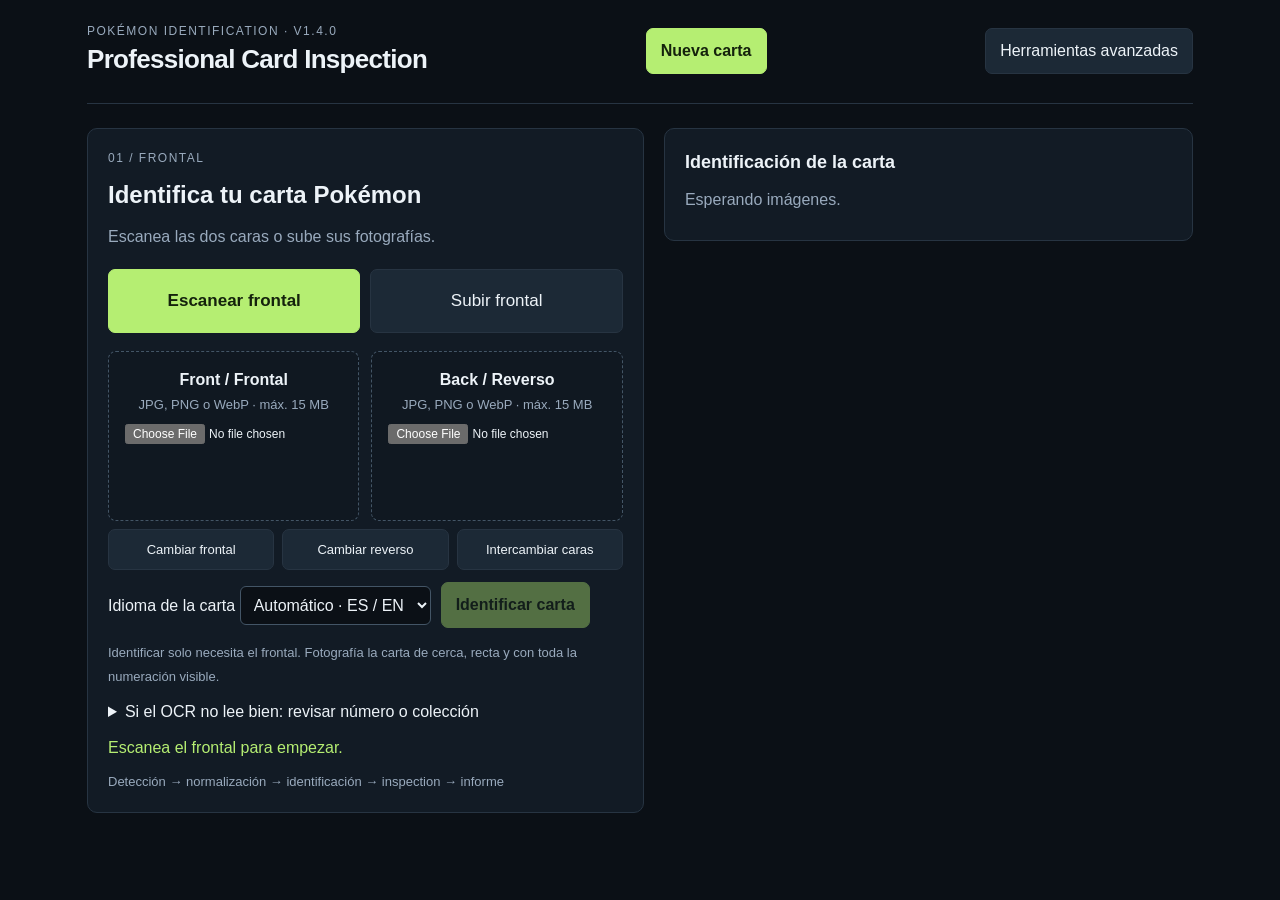
==== commit 712e88b3: "Add files via upload" ====
--- a/index.html
+++ b/index.html
@@ -5,7 +5,7 @@
 :root{color-scheme:dark;--bg:#0b1016;--panel:#121b25;--line:#273442;--muted:#99aabd;--ink:#edf3f8;--accent:#b5ee72;--blue:#79caff;--warn:#ffc17c}*{box-sizing:border-box}body{margin:0;font:16px/1.5 Inter,Segoe UI,Arial,sans-serif;background:var(--bg);color:var(--ink)}button,input,select{font:inherit}button{cursor:pointer;background:#1c2936;color:var(--ink);border:1px solid var(--line);border-radius:7px;padding:10px 14px}button:hover{border-color:var(--accent)}button:disabled{opacity:.4;cursor:not-allowed}button.primary{background:var(--accent);color:#14220c;font-weight:700;border-color:var(--accent)}button.active{background:#284333;color:var(--accent)}a{color:var(--accent)}aside{position:fixed;inset:0 auto 0 0;width:224px;padding:28px 20px;background:#0f1720;border-right:1px solid var(--line);display:flex;flex-direction:column;gap:28px}.brand{font-weight:750;letter-spacing:2px;font-size:26px}.brand span{color:var(--accent)}.brand small{display:block;font-size:12px;letter-spacing:1px;color:var(--muted);font-weight:400}nav{display:grid;gap:8px}nav button{text-align:left;border:0;background:transparent;color:var(--muted)}aside footer{margin-top:auto;color:var(--muted);font-size:12px}.badge{display:inline-block;border:1px solid #405a35;background:#233020;color:var(--accent);padding:4px 9px;border-radius:5px;font-size:12px;letter-spacing:.5px}.badge.amber{color:var(--warn);background:#36291c;border-color:#644729}main{margin-left:224px;padding:26px 34px;max-width:1800px}header,.row{display:flex;align-items:center;justify-content:space-between;gap:12px;flex-wrap:wrap}header{padding-bottom:24px;border-bottom:1px solid var(--line)}h1{font-size:26px;letter-spacing:-.7px;margin:0}h2{font-size:18px;margin:0 0 12px}h3{font-size:15px;margin:0 0 8px}p{margin:8px 0}small,.muted{color:var(--muted)}small{font-size:13px}.eyebrow{color:var(--muted);font-size:12px;letter-spacing:1.5px;text-transform:uppercase}.flow{display:grid;grid-template-columns:repeat(5,1fr);gap:8px;margin:24px 0}.step{border-top:2px solid var(--line);padding-top:9px;font-size:13px;color:var(--muted)}.step.active{border-color:var(--accent);color:var(--accent)}.workspace{display:grid;grid-template-columns:minmax(0,1fr) 350px;gap:20px}.panel{background:var(--panel);border:1px solid var(--line);border-radius:10px;padding:20px;margin-bottom:18px}.uploads{display:grid;grid-template-columns:1fr 1fr;gap:12px}.drop{border:1px dashed #435566;background:#101821;border-radius:8px;padding:16px;display:flex;align-items:center;gap:14px;cursor:pointer;min-height:112px}.drop:hover,.drop.drag{border-color:var(--accent);background:#1b2a25}.drop img{width:48px;height:68px;object-fit:contain}.upload-icon{font-size:26px;color:var(--accent)}.drop input{width:100%;font-size:12px;margin-top:8px}.drop span{display:block}.toolbar{display:flex;gap:6px;align-items:center;flex-wrap:wrap;margin:14px 0}.toolbar button{padding:6px 10px;font-size:14px}.stage{height:480px;overflow:hidden;position:relative;background-color:#0a1119;background-image:radial-gradient(#283543 1px,transparent 1px);background-size:20px 20px;border:1px solid var(--line);border-radius:8px;display:flex;align-items:center;justify-content:center;touch-action:none;cursor:grab}.stage:active{cursor:grabbing}.empty{text-align:center;color:var(--muted);padding:30px}.empty b{font-size:22px;color:var(--ink)}#plane{position:relative;flex-shrink:0;transform-origin:center}#cardImage{display:block;width:100%;height:100%;object-fit:fill;user-select:none;pointer-events:none}.overlay{position:absolute;inset:0;pointer-events:none}.guide{position:absolute;inset:5%;border:1px solid var(--blue)}.guide:before,.guide:after{content:'';position:absolute;background:#79caff88}.guide:before{left:50%;top:0;width:1px;height:100%}.guide:after{top:50%;left:0;height:1px;width:100%}.detect{position:absolute;inset:4%;border:2px dashed var(--accent)}.mark{position:absolute;width:26px;height:26px;border-radius:50%;background:#ffbe71;color:#201608;border:2px solid white;padding:0;font-size:12px;font-weight:bold;pointer-events:auto;transform:translate(-50%,-50%)}.mark.selected{box-shadow:0 0 0 7px #ffbe7138}.scan{position:absolute;left:0;right:0;height:2px;background:var(--accent);box-shadow:0 0 20px var(--accent);animation:scan 2s infinite}@keyframes scan{from{top:0}to{top:100%}}.toggles{display:flex;gap:12px;flex-wrap:wrap;font-size:13px;margin-top:12px}.toggles label{cursor:pointer}input[type=checkbox]{accent-color:var(--accent)}#status{margin:12px 0;color:var(--accent);min-height:24px}progress{width:100%;height:6px;accent-color:var(--accent)}.facts{display:grid;grid-template-columns:1fr 1fr;gap:12px;margin:16px 0}.facts small{display:block}.facts b{font-size:14px;font-weight:500}.confidence{font-size:13px;color:var(--accent)}.grade{font-size:70px;line-height:1.1;letter-spacing:-4px;color:var(--accent);font-weight:650}.grade small{font-size:20px;letter-spacing:0}.score{display:grid;grid-template-columns:95px 1fr 32px;align-items:center;gap:10px;font-size:14px;margin:14px 0}.bar{background:#293544;height:5px;border-radius:4px}.bar i{display:block;height:100%;background:var(--accent);border-radius:4px}.defect{display:block;text-align:left;width:100%;margin:8px 0;padding:12px}.defect small{display:block}.defect.selected{border-color:var(--warn)}.notice{padding:12px;border-left:2px solid var(--warn);background:#261f18;color:#e6c6a0;font-size:13px;margin:12px 0}.stats{display:grid;grid-template-columns:repeat(4,1fr);gap:14px;margin:22px 0}.stats strong{font-size:32px;display:block}.tablewrap{overflow:auto}table{width:100%;border-collapse:collapse;text-align:left;font-size:14px}th,td{padding:14px 10px;border-bottom:1px solid var(--line)}th{font-weight:500;color:var(--muted)}.hidden,[hidden]{display:none!important}dialog{background:var(--panel);color:var(--ink);border:1px solid var(--line);border-radius:12px;max-width:650px;width:92%;max-height:90vh;padding:24px}dialog::backdrop{background:#000b}.formgrid{display:grid;grid-template-columns:1fr 1fr;gap:12px}.formgrid label{font-size:13px;color:var(--muted)}.formgrid input{display:block;width:100%;margin:5px 0;background:var(--bg);color:var(--ink);border:1px solid var(--line);border-radius:5px;padding:9px}#toast{position:fixed;bottom:20px;right:20px;max-width:400px;background:#283b2a;padding:14px 20px;border:1px solid var(--accent);z-index:10;border-radius:8px}.detail{font-size:14px;border-left:2px solid var(--warn);padding:10px 12px;background:#201e1c}.two{display:grid;grid-template-columns:1fr 1fr;gap:16px}@media(max-width:1150px){aside{width:185px;padding:22px 12px}main{margin-left:185px;padding:22px}.workspace{grid-template-columns:minmax(0,1fr) 300px}.uploads{grid-template-columns:1fr}}@media(max-width:850px){aside{position:static;width:auto;display:block;padding:14px}aside .brand{font-size:20px}aside footer{display:none}nav{display:flex;overflow:auto;margin-top:12px}nav button{white-space:nowrap}main{margin:0;padding:16px}.workspace{grid-template-columns:1fr}.uploads{grid-template-columns:1fr 1fr}.stats{grid-template-columns:1fr 1fr}.stage{height:420px}}@media(max-width:480px){.uploads,.two,.formgrid{grid-template-columns:1fr}.flow{gap:5px}.step{font-size:11px}.panel{padding:14px}.stage{height:370px}}@media(prefers-reduced-motion:reduce){.scan{animation:none}}@media print{body{background:white;color:black}aside,header,.flow,#inspection,#dashboard,#history,#database,#settings,.noprint,#toast{display:none!important}main{margin:0;padding:0}#reports{display:block!important}.panel{background:white;border-color:#ccc;color:black;break-inside:avoid}.muted,small{color:#555}.grade{color:#222}.badge{color:black;background:white}.two{grid-template-columns:1fr 1fr}}
 </style></head><body>
 <aside><div class="brand">PCI<span> /</span><small>PROFESSIONAL CARD<br>INSPECTION</small></div><button class="primary" id="newSide">＋ New Inspection</button><nav aria-label="Navegación principal"><button data-page="inspection" class="active">⌖ Inspection workspace</button><button data-page="dashboard">▦ Dashboard</button><button data-page="history">▤ Inspections</button><button data-page="database">▧ Card Database</button><button data-page="reports">▥ Reports</button><button data-page="settings">⚙ Settings</button></nav><footer><span class="badge amber">OCR + CATALOG</span><p>Version 1.2.0<br>Internal PCI standard</p></footer></aside>
-<main><header><div><div class="eyebrow">Professional Card Inspection / Live Card Detection · v1.3.0</div><h1 id="pageTitle">Inspection workspace</h1></div><div class="row"><span class="badge amber">Grading simulado</span><button class="primary" id="newTop">＋ New Inspection</button></div></header>
+<main><header><div><div class="eyebrow">Professional Card Inspection / Live Card Detection · v1.4.0</div><h1 id="pageTitle">Inspection workspace</h1></div><div class="row"><span class="badge amber">Grading simulado</span><button class="primary" id="newTop">＋ New Inspection</button></div></header>
 <section id="inspection"><div class="flow" aria-label="Progreso"><div class="step active">01 / UPLOAD</div><div class="step">02 / DETECT</div><div class="step">03 / IDENTIFY</div><div class="step">04 / INSPECT</div><div class="step">05 / GRADE</div></div>
 <div class="workspace"><div><div class="panel"><div class="row"><h2>01 — Imágenes de la carta</h2><button id="demo">Cargar ejemplo</button></div><div class="uploads"><label class="drop" data-side="front"><span class="upload-icon">＋</span><img id="previewfront" hidden alt="Miniatura frontal"><div><strong>Front / Frontal</strong><span><small id="metafront">JPG, PNG o WebP · máx. 15 MB</small></span><input id="uploadfront" type="file" accept="image/jpeg,image/png,image/webp" aria-label="Subir frontal"></div></label><label class="drop" data-side="back"><span class="upload-icon">＋</span><img id="previewback" hidden alt="Miniatura reverso"><div><strong>Back / Reverso</strong><span><small id="metaback">JPG, PNG o WebP · máx. 15 MB</small></span><input id="uploadback" type="file" accept="image/jpeg,image/png,image/webp" aria-label="Subir reverso"></div></label></div><div class="recognition-controls"><label>Idioma de la carta <select id="ocrLang"><option value="es">Español</option><option value="en">English</option><option value="fr">Français</option><option value="de">Deutsch</option><option value="it">Italiano</option><option value="pt">Português</option><option value="ja">日本語</option></select></label><button id="rotateFront">Girar frontal 90°</button><button id="identifyOnly" class="primary" disabled>Identificar Pokémon</button></div><small>Identificar solo necesita el frontal. Fotografía la carta de cerca, recta y con toda la numeración visible.</small><details style="margin-top:12px"><summary>Si el OCR no lee bien: revisar número o colección</summary><div class="formgrid"><label>Número impreso<input id="hintNumber" placeholder="025/165, TG01/TG30 o SWSH020"></label><label>Nombre (opcional)<input id="hintName" placeholder="Pikachu"></label><label>Colección (opcional)<input id="hintSet" placeholder="Nombre de colección o ID TCGdex"></label></div><button id="searchIdentity">Buscar con estos datos</button><small> Estos campos solo se usan al pulsar buscar; quedan registrados como introducidos manualmente.</small></details><div class="row" style="margin-top:16px"><small>Incluye las cuatro esquinas y evita reflejos.</small><button class="primary" id="analyze" disabled>Analyze Card →</button></div><div id="status" role="status" aria-live="polite">Sube ambas caras o carga el ejemplo para comenzar.</div><progress id="progress" max="11" value="0" aria-label="Progreso del análisis"></progress><div id="pipeline" class="muted" style="font-size:13px;margin-top:8px">Detección → normalización → identificación → inspección → informe</div></div>
 <div class="panel"><div class="row"><h2>Inspection viewer</h2><small id="viewLabel">FRONT · Original</small></div><div class="toolbar"><button id="frontBtn" class="active">Front</button><button id="backBtn">Back</button><button id="zoomOut" aria-label="Reducir zoom">−</button><span id="zoomLabel">100%</span><button id="zoomIn" aria-label="Aumentar zoom">＋</button><button id="fit">Fit to screen</button></div><div class="stage" id="stage"><div class="empty" id="empty"><b>Tu próxima inspección empieza aquí.</b><p>Carga el frontal y el reverso de una carta.</p><small>Fotos locales · OCR local · Catálogo online</small></div><div id="plane" hidden><img id="cardImage" alt="Carta en inspección" draggable="false"><div class="overlay" id="overlay"></div><div class="scan" id="scan" hidden></div></div></div><div class="toggles"><label><input type="checkbox" id="showDefects" checked> Defects</label><label><input type="checkbox" id="showGuides" checked> Guides</label><label><input type="checkbox" id="showCentering"> Centering</label><label><input type="checkbox" id="showCorners" checked> Corners</label><label><input type="checkbox" id="showEdges" checked> Edges</label><label><input type="checkbox" id="showSurface" checked> Surface</label></div><small>Arrastra para desplazar · Selecciona un marcador para explorar el defecto.</small><div id="detail" style="margin-top:14px"></div></div><div class="panel" id="diagnostics"><h2>Detection & image quality</h2><p class="muted">Los resultados aparecerán durante el análisis.</p></div></div>
@@ -14,7 +14,7 @@
 <section id="history" hidden style="margin-top:24px"><div class="panel"><h2>Inspections</h2><p class="muted">Historial de esta sesión y ejemplos. Las imágenes no se guardan al cerrar el archivo.</p><div id="historyTable"></div></div></section>
 <section id="database" hidden style="margin-top:24px"><div class="panel"><h2>Card Database</h2><span class="badge">TCGdex · Catálogo de referencia</span><p class="muted">Índice de cartas del idioma elegido, con imágenes de referencia bajo demanda. Cobertura limitada a los registros e imágenes disponibles en TCGdex; no garantiza todas las ediciones o variantes existentes.</p><div class="toolbar"><button id="syncCatalog">Cargar / actualizar catálogo</button><input id="dbQuery" aria-label="Buscar en catálogo" placeholder="Nombre, número o ID"><button id="dbSearch">Buscar</button></div><p id="dbStatus" role="status">El catálogo se carga al identificar o al pulsar actualizar.</p><p><small>Fuente: <a href="https://tcgdex.dev" target="_blank" rel="noopener">TCGdex</a>. Pokémon y las ilustraciones pertenecen a sus respectivos titulares.</small></p><div id="dbTable"></div></div></section>
 <section id="reports" hidden style="margin-top:24px"><div id="reportContent" class="panel"><h2>Inspection report</h2><p class="muted">Completa una inspección o abre un ejemplo del historial.</p></div></section>
-<section id="settings" hidden style="margin-top:24px"><div class="panel"><h2>Analysis settings · v1.3.0</h2><p><b>Novedad:</b> cámara local con detección geométrica, autocaptura estable, recorte por perspectiva y guardado en este navegador. El detector está incluido en este HTML y funciona sin descargar librerías. OCR y catálogo siguen necesitando internet.</p><p><b>Para probar:</b> Cámara · detectar frontal → permitir cámara → mantener una carta estable → captura automática → comprobar original y recorte → identificación OCR. Usa fondo claro para bordes oscuros y fondo oscuro para bordes claros.</p><p><b>Limitación:</b> el detector local reconoce geometría rectangular, no verifica que el objeto sea una carta Pokémon. No recupera detalles que no estén en la foto. Brillos, fundas, fondos rectangulares y desenfoque intenso pueden provocar fallos.</p><details><summary>Abrir esta versión en el teléfono / GitHub Pages</summary><p>Guarda el archivo como <b>index.html</b> en la carpeta publicada por GitHub Pages. En el repositorio abre Settings → Pages, selecciona la rama y carpeta correctas, y espera a que finalice el despliegue en Actions.</p><p>Abre la URL de <b>Visit site</b> en Safari o Chrome. La vista del archivo en github.com no ejecuta la aplicación. Comprueba que aparece v1.3.0; si ves una versión antigua, recarga la página o prueba una pestaña privada.</p><p><a href="https://docs.github.com/en/pages/getting-started-with-github-pages/creating-a-github-pages-site" target="_blank" rel="noopener">Instrucciones oficiales de GitHub Pages</a></p></details><p><b>Estándar activo:</b> PCI Prototype v1 · Escala 1.0–10.0</p><p><b>Identificación:</b> Tesseract.js 6 · OCR local + catálogo TCGdex por idioma. Requiere internet para descargar el motor, idiomas, catálogo e imágenes de referencia. Las fotos no se suben a TCGdex.</p><p><b>Grading:</b> sigue simulado. La coincidencia OCR no es una verificación de autenticidad ni de variante.</p><p class="muted">Las confianzas son valores de demostración, no probabilidades calibradas. La calificación no equivale a una certificación PSA, BGS o SGC.</p><h3 style="margin-top:24px">Módulos preparados para futuras fases</h3><p class="muted">ComputerVisionEngine → RecognitionEngine → QualityEngine → DefectEngine → GradingEngine → ReportingEngine</p><p class="muted">Los adaptadores intercambian imágenes, coordenadas normalizadas, evidencia, confianza y resultados versionados. Persistencia actual: solo memoria de sesión.</p></div></section>
+<section id="settings" hidden style="margin-top:24px"><div class="panel"><h2>Analysis settings · v1.4.0</h2><p><b>Novedad:</b> cámara local con detección geométrica, autocaptura estable, recorte por perspectiva y guardado en este navegador. El detector está incluido en este HTML y funciona sin descargar librerías. OCR y catálogo siguen necesitando internet.</p><p><b>Para probar:</b> Cámara · detectar frontal → permitir cámara → mantener una carta estable → captura automática → comprobar original y recorte → identificación OCR. Usa fondo claro para bordes oscuros y fondo oscuro para bordes claros.</p><p><b>Limitación:</b> el detector local reconoce geometría rectangular, no verifica que el objeto sea una carta Pokémon. No recupera detalles que no estén en la foto. Brillos, fundas, fondos rectangulares y desenfoque intenso pueden provocar fallos.</p><details><summary>Abrir esta versión en el teléfono / GitHub Pages</summary><p>Guarda el archivo como <b>index.html</b> en la carpeta publicada por GitHub Pages. En el repositorio abre Settings → Pages, selecciona la rama y carpeta correctas, y espera a que finalice el despliegue en Actions.</p><p>Abre la URL de <b>Visit site</b> en Safari o Chrome. La vista del archivo en github.com no ejecuta la aplicación. Comprueba que aparece v1.4.0; si ves una versión antigua, recarga la página o prueba una pestaña privada.</p><p><a href="https://docs.github.com/en/pages/getting-started-with-github-pages/creating-a-github-pages-site" target="_blank" rel="noopener">Instrucciones oficiales de GitHub Pages</a></p></details><p><b>Estándar activo:</b> PCI Prototype v1 · Escala 1.0–10.0</p><p><b>Identificación:</b> Tesseract.js 6 · OCR local + catálogo TCGdex por idioma. Requiere internet para descargar el motor, idiomas, catálogo e imágenes de referencia. Las fotos no se suben a TCGdex.</p><p><b>Grading:</b> sigue simulado. La coincidencia OCR no es una verificación de autenticidad ni de variante.</p><p class="muted">Las confianzas son valores de demostración, no probabilidades calibradas. La calificación no equivale a una certificación PSA, BGS o SGC.</p><h3 style="margin-top:24px">Módulos preparados para futuras fases</h3><p class="muted">ComputerVisionEngine → RecognitionEngine → QualityEngine → DefectEngine → GradingEngine → ReportingEngine</p><p class="muted">Los adaptadores intercambian imágenes, coordenadas normalizadas, evidencia, confianza y resultados versionados. Persistencia actual: solo memoria de sesión.</p></div></section>
 </main><dialog id="editDialog"><form id="editForm"><div class="row"><h2>Correct Identification</h2><button type="button" id="closeEdit" aria-label="Cerrar">✕</button></div><p class="muted">Corrige los datos antes de continuar. Tu edición quedará marcada como manual.</p><div class="formgrid" id="editFields"></div><div class="row" style="margin-top:20px"><small>No modifica puntuaciones.</small><button class="primary" type="submit">Guardar corrección</button></div></form></dialog><div id="toast" role="status" hidden></div>
 <script>
 'use strict';
@@ -77,7 +77,7 @@
 let ocrScriptPromise=null;
 function loadOCR(){if(window.Tesseract)return Promise.resolve();if(ocrScriptPromise)return ocrScriptPromise;ocrScriptPromise=new Promise((resolve,reject)=>{const script=document.createElement('script'),timer=setTimeout(()=>{script.remove();ocrScriptPromise=null;reject(new Error('No se pudo descargar el motor OCR. Comprueba internet y bloqueadores.'))},25000);script.src=PokemonConfig.ocrURL;script.onload=()=>{clearTimeout(timer);resolve()};script.onerror=()=>{clearTimeout(timer);ocrScriptPromise=null;script.remove();reject(new Error('No se pudo cargar Tesseract.js desde el CDN.'))};document.head.appendChild(script)});return ocrScriptPromise}
 async function imageCanvas(image,bottom=false){const img=new Image();await new Promise((resolve,reject)=>{img.onload=resolve;img.onerror=()=>reject(new Error('No se pudo leer el frontal'));img.src=image.src});const sy=bottom?Math.floor(img.height*.60):0,sh=img.height-sy,scale=Math.min(2,1800/img.width,2200/sh),canvas=document.createElement('canvas');canvas.width=Math.round(img.width*scale);canvas.height=Math.round(sh*scale);const ctx=canvas.getContext('2d');ctx.fillStyle='#fff';ctx.fillRect(0,0,canvas.width,canvas.height);ctx.drawImage(img,0,sy,img.width,sh,0,0,canvas.width,canvas.height);if(bottom){const pixels=ctx.getImageData(0,0,canvas.width,canvas.height);for(let j=0;j<pixels.data.length;j+=4){const g=.299*pixels.data[j]+.587*pixels.data[j+1]+.114*pixels.data[j+2],v=Math.max(0,Math.min(255,(g-128)*1.4+128));pixels.data[j]=pixels.data[j+1]=pixels.data[j+2]=v}ctx.putImageData(pixels,0,0)}return canvas}
-const PokemonOCR={async read(image,lang,token){await loadOCR();RecognitionJobs.check(token);let worker,timer,expired=false;const operation=(async()=>{const w=await Tesseract.createWorker(PokemonConfig.languages[lang]||'eng',1,{logger:m=>{if(token===sequence&&m.status==='recognizing text')$('status').textContent=`Leyendo ${state.ocrSide||'frontal'} · OCR ${Math.round(m.progress*100)}%`}});if(expired||token!==sequence){await w.terminate();throw new Error('CANCELLED')}worker=w;RecognitionJobs.worker=w;await w.setParameters({tessedit_pageseg_mode:'11'});const bottom=await imageCanvas(image,true);RecognitionJobs.check(token);const lower=(await w.recognize(bottom)).data;bottom.width=bottom.height=1;RecognitionJobs.check(token);const full=await imageCanvas(image,false);const all=(await w.recognize(full)).data;full.width=full.height=1;RecognitionJobs.check(token);return {text:all.text+'\n'+lower.text,bottom:lower.text,ocrConfidence:Math.round((all.confidence+lower.confidence)/2),numbers:parseCardNumbers(lower.text+'\n'+all.text),lang,source:'local-tesseract-6.0.1',manual:false}})();try{return await Promise.race([operation,new Promise((_,reject)=>{timer=setTimeout(()=>{expired=true;reject(new Error('El OCR excedió 120 segundos. Usa una foto más cercana o revisa el número manualmente.'))},120000)})])}finally{clearTimeout(timer);if(worker){await worker.terminate().catch(()=>{});if(RecognitionJobs.worker===worker)RecognitionJobs.worker=null}}}};
+const PokemonOCR={async read(image,lang,token){await loadOCR();RecognitionJobs.check(token);let worker,timer,expired=false;const operation=(async()=>{const w=await Tesseract.createWorker(PokemonConfig.languages[lang]||'eng',1,{logger:m=>{if(token===sequence&&m.status==='recognizing text')$('status').textContent=`Leyendo ${state.ocrSide||'frontal'} · OCR ${Math.round(m.progress*100)}%`}});if(expired||token!==sequence){await w.terminate();throw new Error('CANCELLED')}worker=w;RecognitionJobs.worker=w;await w.setParameters({tessedit_pageseg_mode:'11'});const bottom=await imageCanvas(image,true);RecognitionJobs.check(token);const lower=(await w.recognize(bottom)).data;bottom.width=bottom.height=1;RecognitionJobs.check(token);const full=await imageCanvas(image,false);const all=(await w.recognize(full)).data;full.width=full.height=1;RecognitionJobs.check(token);return {passes:[{region:'footer',text:lower.text},{region:'full',text:all.text}],text:all.text+'\n'+lower.text,bottom:lower.text,ocrConfidence:Math.round((all.confidence+lower.confidence)/2),numbers:parseCardNumbers(lower.text+'\n'+all.text),lang,source:'local-tesseract-6.0.1',manual:false}})();try{return await Promise.race([operation,new Promise((_,reject)=>{timer=setTimeout(()=>{expired=true;reject(new Error('El OCR excedió 120 segundos. Usa una foto más cercana o revisa el número manualmente.'))},120000)})])}finally{clearTimeout(timer);if(worker){await worker.terminate().catch(()=>{});if(RecognitionJobs.worker===worker)RecognitionJobs.worker=null}}}};
 function cardFromReference(detail,set,lang){return {name:detail.name,entity:detail.category==='Pokemon'?detail.name:'No aplica',year:set.releaseDate?set.releaseDate.slice(0,4):'No disponible',manufacturer:'No verificado',brand:'Pokémon TCG',set:detail.set.name,subset:'No verificado',number:detail.localId,variant:'Pendiente de confirmar',parallel:'Pendiente de confirmar',rarity:detail.rarity||'No disponible',serial:'No verificado',type:detail.category||'No disponible',language:lang,edition:'Pendiente de confirmar',features:'Referencia TCGdex: '+detail.id,referenceId:detail.id,referenceImage:safeAsset(detail.image,'high'),source:'TCGdex',availableVariants:Object.entries(detail.variants||{}).filter(([,v])=>v===true).map(([k])=>k).join(', ')}}
 function identitySummary(i){if(!i||i.simulated!==false)return i?.status==='manual'?'Corregida manualmente; confianza no calculada':(i?.confidence??96.8)+'% · simulada';return `${i.status==='manual'?'Corrección manual':'Referencia TCGdex revisada'} · ${i.card?.referenceId||'sin ID vinculado'} · confianza de identidad no calibrada${i.ocr?.manual?' · búsqueda manual':' · OCR local'}`}
 async function identifyFlow(withInspection=false,manual=false){if(state.busy)return;if(!state.images.front){toast('Sube primero el frontal.');return}const isDemo=state.images.front.name==='Ejemplo ficticio';resetResults();const token=++sequence;state.candidates=[];state.lookup=null;state.ocr=null;state.recognitionError=null;lock(true);flow(2);state.phase='identify';$('identity').innerHTML='<p class="muted">Leyendo la carta y consultando referencias…</p>';try{if(isDemo&&!manual){if(withInspection){state.detection=await ComputerVisionEngine.detect(state.images);state.quality=await QualityEngine.analyze(state.images);renderDiagnostics()}state.identification=await RecognitionEngine.identify();RecognitionJobs.check(token);renderIdentity();$('status').textContent='Ejemplo ficticio: identificación y grading simulados.';return}let evidence;if(manual){const raw=$('hintNumber').value.trim();let numbers=parseCardNumbers(raw);if(raw&&!numbers.length){if(!/^[A-Za-z]{0,5}\s*\d{1,4}$/.test(raw))throw new Error('Formato de número no válido. Ejemplos: 025/165, TG01/TG30, SWSH020.');numbers=[{number:normalizedNumber(raw),total:null,raw}]}evidence={text:'',numbers,name:$('hintName').value.trim(),set:$('hintSet').value.trim(),lang:$('ocrLang').value,manual:true};if(!numbers.length&&!evidence.name&&!evidence.set)throw new Error('Introduce al menos número, nombre o colección.')}else{$('status').textContent='Preparando OCR local. La primera descarga puede tardar.';evidence=await PokemonOCR.read(state.images.front,$('ocrLang').value,token)}RecognitionJobs.check(token);state.ocr=evidence;$('status').textContent='Consultando catálogo Pokémon…';const data=await PokemonDatabase.catalog(evidence.lang);RecognitionJobs.check(token);const ranked=rankPokemon(data.cards,data.sets,evidence);state.lookup={source:'TCGdex',lang:data.lang,updated:data.updated,offline:!!data.offline,total:ranked.length};state.candidates=ranked;state.identification=null;if(withInspection){state.detection=await ComputerVisionEngine.detect(state.images);state.quality=await QualityEngine.analyze(state.images);renderDiagnostics()}renderIdentity();$('progress').value=5;$('status').textContent=ranked.length?`${ranked.length} candidatas. Compara la referencia y revisa colección, idioma y acabado.`:'Sin coincidencia fiable. Revisa la numeración, el idioma o toma una foto más cercana.';$('pipeline').textContent='OCR y consulta reales · selección pendiente · grading simulado';}catch(e){if(token!==sequence)return;state.identification=null;state.recognitionError=e.message;renderIdentity();$('status').textContent=e.message;toast(e.message)}finally{if(token===sequence){lock(false);$('analyze').disabled=!(state.images.front&&state.images.back)}}}
@@ -92,10 +92,10 @@
 function renderCatalogPage(){const from=dbPage*30,items=dbVisible.slice(from,from+30);$('dbTable').innerHTML=`<p>${dbVisible.length} resultados · página ${dbPage+1}</p><div class="candidates">${items.map(c=>candidateMarkup(c,0,false)).join('')}</div><div class="toolbar"><button id="dbPrev" ${dbPage===0?'disabled':''}>Anterior</button><button id="dbNext" ${from+30>=dbVisible.length?'disabled':''}>Siguiente</button></div>`;bindImageErrors($('dbTable'));$('dbPrev').onclick=()=>{dbPage--;renderCatalogPage()};$('dbNext').onclick=()=>{dbPage++;renderCatalogPage()}}
 async function browseCatalog(force=false){if(dbBusy)return;dbBusy=true;$('syncCatalog').disabled=$('dbSearch').disabled=true;$('dbStatus').textContent='Cargando catálogo del idioma seleccionado…';try{const data=await PokemonDatabase.catalog($('ocrLang').value==='auto'?'es':$('ocrLang').value,force),q=normalizedText($('dbQuery').value);dbVisible=data.cards.filter(c=>!q||normalizedText(c.name+' '+c.id+' '+c.localId).includes(q));dbPage=0;renderCatalogPage()}catch(e){$('dbStatus').textContent=e.message}finally{dbBusy=false;$('syncCatalog').disabled=$('dbSearch').disabled=false}}
 async function rotateFront(){if(state.busy||!state.images.front)return;const original=state.images.front,token=++loadTokens.front;try{const img=new Image();await new Promise((res,rej)=>{img.onload=res;img.onerror=rej;img.src=original.src});if(token!==loadTokens.front||state.busy)return;const canvas=document.createElement('canvas');canvas.width=img.height;canvas.height=img.width;const ctx=canvas.getContext('2d');ctx.translate(canvas.width,0);ctx.rotate(Math.PI/2);ctx.drawImage(img,0,0);resetResults();state.images.front={...original,src:canvas.toDataURL('image/jpeg',.95),width:canvas.width,height:canvas.height};setPreview('front');side='front';view();ready()}catch{toast('No se pudo girar la imagen.')}}
-function initPokemonUI(){$('identifyOnly').onclick=()=>identifyFlow(false);$('searchIdentity').onclick=()=>identifyFlow(false,true);$('rotateFront').onclick=rotateFront;$('syncCatalog').onclick=()=>browseCatalog(true);$('dbSearch').onclick=()=>browseCatalog();$('dbQuery').onkeydown=e=>{if(e.key==='Enter')browseCatalog()};$('dbTable').innerHTML='<p class="muted">El catálogo se descargará del proveedor, no está incluido dentro del HTML.</p>';$('ocrLang').onchange=()=>{resetResults();state.recognitionError=null;ready();$('dbTable').innerHTML='<p class="muted">Idioma cambiado. Pulsa cargar catálogo.</p>';$('dbStatus').textContent='Idioma elegido: '+$('ocrLang').value};if(location.protocol==='file:')$('pipeline').textContent='Para móvil y OCR usa la URL HTTPS de GitHub Pages. Abrir el archivo desde una app de archivos puede restringir JavaScript.';document.querySelector('aside footer').innerHTML='<span class="badge">v1.3.0 · POKÉMON OCR</span><p>Catálogo TCGdex<br>Grading simulado</p>'}
+function initPokemonUI(){$('identifyOnly').onclick=()=>identifyFlow(false);$('searchIdentity').onclick=()=>identifyFlow(false,true);$('rotateFront').onclick=rotateFront;$('syncCatalog').onclick=()=>browseCatalog(true);$('dbSearch').onclick=()=>browseCatalog();$('dbQuery').onkeydown=e=>{if(e.key==='Enter')browseCatalog()};$('dbTable').innerHTML='<p class="muted">El catálogo se descargará del proveedor, no está incluido dentro del HTML.</p>';$('ocrLang').onchange=()=>{resetResults();state.recognitionError=null;ready();$('dbTable').innerHTML='<p class="muted">Idioma cambiado. Pulsa cargar catálogo.</p>';$('dbStatus').textContent='Idioma elegido: '+$('ocrLang').value};if(location.protocol==='file:')$('pipeline').textContent='Para móvil y OCR usa la URL HTTPS de GitHub Pages. Abrir el archivo desde una app de archivos puede restringir JavaScript.';document.querySelector('aside footer').innerHTML='<span class="badge">v1.4.0 · POKÉMON OCR</span><p>Catálogo TCGdex<br>Grading simulado</p>'}
 
 // UI controller: photos stay local, catalog references fetched from TCGdex.
-document.querySelectorAll('[data-page]').forEach(b=>b.onclick=()=>page(b.dataset.page));['newSide','newTop','dashNew'].forEach(id=>$(id).onclick=()=>{if(state&&(state.busy||Object.keys(state.images).length)&&!window.confirm('¿Iniciar una nueva inspección? Se descartará la mesa actual; los informes completados permanecerán en esta sesión.'))return;newInspection()});['front','back'].forEach(s=>{$('upload'+s).onchange=e=>loadFile(e.target.files[0],s);const drop=document.querySelector(`[data-side="${s}"]`);drop.ondragover=e=>{e.preventDefault();if(!state.busy)drop.classList.add('drag')};drop.ondragleave=()=>drop.classList.remove('drag');drop.ondrop=e=>{e.preventDefault();drop.classList.remove('drag');loadFile(e.dataTransfer.files[0],s)}});$('demo').onclick=demo;$('analyze').onclick=analyze;$('frontBtn').onclick=()=>{side='front';view()};$('backBtn').onclick=()=>{side='back';view()};$('zoomIn').onclick=()=>{zoom=Math.min(4,zoom+.25);transform()};$('zoomOut').onclick=()=>{zoom=Math.max(.5,zoom-.25);transform()};$('fit').onclick=fit;['showDefects','showGuides','showCentering','showCorners','showEdges','showSurface'].forEach(id=>$(id).onchange=draw);let drag=null;$('stage').onpointerdown=e=>{if(e.target.closest('button'))return;drag={x:e.clientX-pan.x,y:e.clientY-pan.y};$('stage').setPointerCapture(e.pointerId)};$('stage').onpointermove=e=>{if(drag){pan={x:e.clientX-drag.x,y:e.clientY-drag.y};transform()}};$('stage').onpointerup=$('stage').onpointercancel=()=>drag=null;window.addEventListener('resize',fit);$('closeEdit').onclick=()=>$('editDialog').close();$('editForm').onsubmit=e=>{e.preventDefault();const data=new FormData(e.target);if(!String(data.get('name')).trim()){toast('Introduce un nombre para la carta.');return}Object.keys(fields).forEach(k=>state.identification.card[k]=String(data.get(k)||'').trim());state.identification.status='manual';if(state.identification.simulated===false){delete state.identification.card.referenceId;delete state.identification.card.referenceImage;state.identification.card.source='manual';state.identification.confidence=null} $('editDialog').close();renderIdentity()};
+document.querySelectorAll('[data-page]').forEach(b=>b.onclick=()=>page(b.dataset.page));['newSide','newTop','dashNew'].forEach(id=>$(id).onclick=()=>{if(state&&(state.busy||Object.keys(state.images).length)&&!window.confirm('¿Iniciar una nueva inspección? Se descartará la mesa actual; los informes completados permanecerán en esta sesión.'))return;newInspection()});['front','back'].forEach(s=>{$('upload'+s).onchange=e=>loadFile(e.target.files[0],s);const drop=document.querySelector(`[data-side="${s}"]`);drop.ondragover=e=>{e.preventDefault();if(!state.busy)drop.classList.add('drag')};drop.ondragleave=()=>drop.classList.remove('drag');drop.ondrop=e=>{e.preventDefault();drop.classList.remove('drag');loadFile(e.dataTransfer.files[0],s)}});$('demo').onclick=demo;$('analyze').onclick=analyze;$('frontBtn').onclick=()=>{side='front';view()};$('backBtn').onclick=()=>{side='back';view()};$('zoomIn').onclick=()=>{zoom=Math.min(4,zoom+.25);transform()};$('zoomOut').onclick=()=>{zoom=Math.max(.5,zoom-.25);transform()};$('fit').onclick=fit;['showDefects','showGuides','showCentering','showCorners','showEdges','showSurface'].forEach(id=>$(id).onchange=draw);let drag=null;$('stage').onpointerdown=e=>{if(e.target.closest('button'))return;drag={x:e.clientX-pan.x,y:e.clientY-pan.y};$('stage').setPointerCapture(e.pointerId)};$('stage').onpointermove=e=>{if(drag){pan={x:e.clientX-drag.x,y:e.clientY-drag.y};transform()}};$('stage').onpointerup=$('stage').onpointercancel=()=>drag=null;window.addEventListener('resize',fit);$('closeEdit').onclick=()=>$('editDialog').close();$('editForm').onsubmit=e=>{e.preventDefault();const data=new FormData(e.target);if(!String(data.get('name')).trim()){toast('Introduce un nombre para la carta.');return}Object.keys(fields).forEach(k=>state.identification.card[k]=String(data.get(k)||'').trim());state.identification.status='manual';if(state.identification.simulated===false){delete state.identification.card.referenceId;delete state.identification.card.referenceImage;for(const key of ['printedNumber','setId','illustrator','hp','attacks','referenceLanguage','variantOptions'])delete state.identification.card[key];state.identification.card.source='manual';state.identification.confidence=null} $('editDialog').close();renderIdentity()};
 /* demo catalog retained in memory */
 $('dbTable').innerHTML='<div class="tablewrap"><table><thead><tr><th>Referencia</th><th>Set</th><th>Variante</th><th>Fuente</th></tr></thead><tbody>'+catalog.map(c=>`<tr><td>${c.name} · #${c.number}</td><td>${c.year} ${c.set}</td><td>${c.variant}</td><td>Mock catalog</td></tr>`).join('')+'</tbody></table></div>';
 for(let i=0;i<2;i++)history.push({id:'DEMO-00'+(i+1),date:'Ejemplo precargado',card:{...catalog[i]},identification:{status:'confirmed'},result:GradingEngine.grade(sampleDefects),defects:cloneData(sampleDefects),images:{front:{src:placeholder(false)},back:{src:placeholder(true)}},example:true});
@@ -145,13 +145,13 @@
 function renderRealDetection(){const im=state.images.front,p=im?.capture;if(!p)return;const q=p.detection.quality;$('diagnostics').innerHTML=`<div class="row"><h2>Card Detection · mediciones reales</h2><span class="badge">LOCAL VISION</span></div><div class="facts"><div><small>Contorno</small><b>4 esquinas · índice ${p.detection.score.toFixed(2)}/1</b></div><div><small>Perspectiva</small><b>Corregida mediante homografía</b></div><div><small>Captura original</small><b>${p.original.width} × ${p.original.height} px</b></div><div><small>Recorte utilizado por OCR</small><b>${p.normalized.width} × ${p.normalized.height} px</b></div><div><small>Luminosidad media</small><b>${Math.round(q.brightness)} / 255</b></div><div><small>Píxeles muy claros</small><b>${(q.clippedHighlights*100).toFixed(1)}%</b></div></div><p class="muted">Estos índices orientan la captura. Las zonas claras también pueden ser parte del diseño. El detector busca rectángulos con forma de carta; la identidad se comprueba después mediante OCR y catálogo. Centering, defectos y grading siguen simulados.</p>`}
 async function detectUploaded(){if(state.busy||!state.images.front)return;const task=++captureTask,session=sequence,image=state.images.front;lock(true);$('status').textContent='Detectando el contorno de la fotografía…';let client;try{const img=new Image();await new Promise((resolve,reject)=>{img.onload=resolve;img.onerror=()=>reject(new Error('No se pudo abrir la foto'));img.src=image.src});if(task!==captureTask||session!==sequence)return;const full=makeCanvas(img.width,img.height,1800);full.getContext('2d').drawImage(img,0,0,full.width,full.height);const small=makeCanvas(full.width,full.height,720);small.getContext('2d').drawImage(full,0,0,small.width,small.height);client=new DetectionClient();const d=await client.run('detect',small);if(task!==captureTask||session!==sequence)return;if(!d.found||d.ambiguous){$('status').textContent=d.reason||'Contorno ambiguo. Prueba la cámara sobre un fondo diferente.';toast('No se ha aplicado ningún recorte. Puedes seguir identificando la imagen original.');return}const warped=await client.run('warp',full,d.corners);if(task!==captureTask||session!==sequence)return;const payload=makeCapture(full,canvasFromPixels(warped),d,'uploaded-photo','front');lock(false);await acceptCapture(payload,'front',true)}catch(e){if(session===sequence){$('status').textContent=e.message;toast(e.message)}}finally{client?.close();if(task===captureTask&&session===sequence)lock(false)}}
 function installCamera(){const style=document.createElement('style');style.textContent=`.capture-actions{display:flex;gap:8px;flex-wrap:wrap;margin:14px 0}.capture-comparison{display:grid;grid-template-columns:1fr 1fr;gap:12px}.capture-comparison figure{margin:0;background:#0b1016;padding:10px;border-radius:8px}.capture-comparison img{width:100%;height:220px;object-fit:contain}.capture-comparison figcaption{font-size:12px;color:#99aabd}.camera-view{position:relative;width:100%;max-height:none;margin:0 auto;aspect-ratio:4/3;background:#05080d;overflow:hidden}.camera-view video{display:block;width:100%;height:100%;object-fit:contain}.camera-view canvas{position:absolute;inset:0;width:100%;height:100%;pointer-events:none}#cameraDialog{width:min(94vw,850px);max-height:94vh;padding:18px}#cameraStatus{min-height:48px;color:#b5ee72}#cameraMetrics{font-size:13px;color:#99aabd}#cameraProgress{height:10px}@media(max-width:600px){.capture-actions button{flex:1 1 45%;min-height:46px}.capture-comparison img{height:160px}#cameraDialog{width:100%;max-height:100dvh;border-radius:0;margin:auto;padding:12px}.camera-view{max-height:none}#cameraMetrics{font-size:12px}}`;document.head.appendChild(style);const actions=document.createElement('div');actions.className='capture-actions';actions.innerHTML='<button class="primary" id="cameraFront">Cámara · detectar frontal</button><button id="cameraBack">Cámara · reverso</button><button id="detectPhoto">Detectar carta en foto subida</button><button id="restoreCapture">Recuperar última captura</button>';$('analyze').closest('.panel').prepend(actions);const capture=document.createElement('div');capture.id='captureResult';capture.className='panel';capture.hidden=true;$('diagnostics').before(capture);const dialog=document.createElement('dialog');dialog.id='cameraDialog';dialog.innerHTML='<div class="row"><h2>Detectar carta · <span id="captureSide">Frontal</span></h2><button id="closeCamera" aria-label="Cerrar cámara">✕</button></div><div class="camera-view" id="cameraView"><video id="cameraVideo" autoplay playsinline muted></video><canvas id="cameraOverlay"></canvas></div><p id="cameraStatus" role="status" aria-live="polite">Preparando cámara…</p><progress id="cameraProgress" max="1" value="0" aria-label="Estabilidad para captura automática"></progress><p id="cameraMetrics"></p><div class="toolbar"><button id="manualCapture" disabled>Capturar contorno ahora</button><button id="torchButton" hidden>Encender luz</button></div><small>La captura automática necesita unas cuatro esquinas estables y suficiente detalle. Puedes capturar un contorno localizado manualmente si la estabilidad falla. Se guarda en este navegador, no en la galería del teléfono.</small>';document.body.appendChild(dialog);$('cameraFront').onclick=()=>CameraCapture.start('front');$('cameraBack').onclick=()=>CameraCapture.start('back');$('closeCamera').onclick=()=>CameraCapture.stop();dialog.addEventListener('cancel',e=>{e.preventDefault();CameraCapture.stop()});$('manualCapture').onclick=()=>CameraCapture.capture(true);$('torchButton').onclick=()=>CameraCapture.toggleTorch();$('detectPhoto').onclick=detectUploaded;$('restoreCapture').onclick=async()=>{if(state.busy)return;const seq=sequence;const p=await CatalogCache.get('capture:last:front');if(seq!==sequence)return;if(p)await acceptCapture(p,'front',false);else toast('No hay una captura frontal guardada en este navegador.')};document.addEventListener('visibilitychange',()=>{if(document.hidden)CameraCapture.stop()});window.addEventListener('pagehide',()=>CameraCapture.stop());
-const priorNew=newInspection;newInspection=function(){captureTask++;CameraCapture.stop();priorNew();lock(false);$('captureResult').hidden=true};const priorLock=lock;lock=function(value){priorLock(value);['cameraFront','cameraBack','detectPhoto','restoreCapture'].forEach(id=>$(id).disabled=value)};const priorDiagnostics=renderDiagnostics;renderDiagnostics=function(){if(state.images.front?.capture)renderRealDetection();else priorDiagnostics()};const priorIdentify=identifyFlow;identifyFlow=async function(...args){await priorIdentify(...args);if(state.images.front?.capture){state.detection={...state.images.front.capture.detection,normalized:true};renderRealDetection();draw()}};const priorDraw=draw;draw=function(){priorDraw();if(state.images[side]?.capture){const bounds=$('overlay').querySelector('.detect');if(bounds)bounds.style.inset='0'}};const priorView=view;view=function(){priorView();if(state.images[side]?.capture)$('viewLabel').textContent=side.toUpperCase()+' · Recorte rectificado real'};document.querySelector('aside footer').innerHTML='<span class="badge">v1.3.0 · LIVE DETECTION</span><p>Cámara + captura automática<br>Grading simulado</p>';}
+const priorNew=newInspection;newInspection=function(){captureTask++;CameraCapture.stop();priorNew();lock(false);$('captureResult').hidden=true};const priorLock=lock;lock=function(value){priorLock(value);['cameraFront','cameraBack','detectPhoto','restoreCapture'].forEach(id=>$(id).disabled=value)};const priorDiagnostics=renderDiagnostics;renderDiagnostics=function(){if(state.images.front?.capture)renderRealDetection();else priorDiagnostics()};const priorIdentify=identifyFlow;identifyFlow=async function(...args){await priorIdentify(...args);if(state.images.front?.capture){state.detection={...state.images.front.capture.detection,normalized:true};renderRealDetection();draw()}};const priorDraw=draw;draw=function(){priorDraw();if(state.images[side]?.capture){const bounds=$('overlay').querySelector('.detect');if(bounds)bounds.style.inset='0'}};const priorView=view;view=function(){priorView();if(state.images[side]?.capture)$('viewLabel').textContent=side.toUpperCase()+' · Recorte rectificado real'};document.querySelector('aside footer').innerHTML='<span class="badge">v1.4.0 · LIVE DETECTION</span><p>Cámara + captura automática<br>Grading simulado</p>';}
 installCamera();
 
 </script><script>
 /* PCI 1.3 — paired recognition. Preserve tested camera; isolate ranking logic.
    OCR confidence and image similarity are not calibrated identity probabilities. */
-const PairRecognition={version:'1.3.0',evidence:null,lastResult:null};
+const PairRecognition={version:'1.4.0',evidence:null,lastResult:null};
 function editDistance(a,b){if(a.length>b.length)[a,b]=[b,a];let row=Array.from({length:a.length+1},(_,i)=>i);for(let j=1;j<=b.length;j++){const next=[j];for(let i=1;i<=a.length;i++)next[i]=Math.min(next[i-1]+1,row[i]+1,row[i-1]+(a[i-1]===b[j-1]?0:1));row=next}return row[a.length]}
 function nameEvidence(name,text){const target=normalizedText(name),hay=normalizedText(text);if(!target||target.length<3)return 0;if((' '+hay+' ').includes(' '+target+' '))return 1;const words=hay.split(' '),n=target.split(' ').length;let best=0;for(let i=0;i<words.length;i++){const piece=words.slice(i,i+n).join(' ');if(piece.length<4||target.length<5||Math.abs(piece.length-target.length)>2||(piece[0]!==target[0]&&piece[1]!==target[1]))continue;best=Math.max(best,1-editDistance(target,piece)/Math.max(target.length,piece.length))}return best>=.78?best:0}
 function flexibleNumbers(text){const strict=parseCardNumbers(text).map(x=>({...x,corrected:false}));const fixed=String(text||'').replace(/\b([A-Z]{0,4}[0-9OIl]{1,4})\s*[/／]\s*([A-Z]{0,4}[0-9OIl]{1,4})\b/g,(all,a,b)=>[a,b].map(x=>x.replace(/([0-9OIl]+)$/,m=>m.replace(/O/g,'0').replace(/[Il]/g,'1'))).join('/'));const corrections=parseCardNumbers(fixed).filter(x=>!strict.some(y=>y.number===x.number&&y.total===x.total)).map(x=>({...x,corrected:true}));return strict.concat(corrections)}
@@ -167,7 +167,7 @@
 PokemonConfig.languages.auto='spa+eng';
 PokemonOCR.read=async function(image,lang,token){const first=await priorOCR(image,lang,token);first.numbers=flexibleNumbers(first.bottom+'\n'+first.text);if(!first.numbers.length&&first.ocrConfidence<65){$('status').textContent='Reintentando lectura con giro de 180°…';const img=new Image();await new Promise((res,rej)=>{img.onload=res;img.onerror=rej;img.src=image.src});RecognitionJobs.check(token);const c=makeCanvas(img.width,img.height,1800),ctx=c.getContext('2d');ctx.translate(c.width,c.height);ctx.rotate(Math.PI);ctx.drawImage(img,0,0,c.width,c.height);const second=await priorOCR({src:c.toDataURL('image/jpeg',.95)},lang,token);second.numbers=flexibleNumbers(second.text);if(second.numbers.length||second.ocrConfidence>first.ocrConfidence+10)return{...second,rotated180:true}}return first};
 async function readReverse(image,lang,token){const evidence=await priorOCR(image,lang,token);return{...evidence,numbers:flexibleNumbers(evidence.text),note:'El reverso estándar es compartido por muchas cartas; no verifica identidad ni correspondencia entre ambas fotos.'}}
-async function pairedIdentify(manual=false){if(state.busy)return;if(!state.images.front||!state.images.back){$('status').textContent=state.images.front?'Frontal listo. Escanea o sube el reverso.':'Escanea o sube el frontal para empezar.';return}if(state.images.front.name==='Ejemplo ficticio'){await legacyPairedFlow(false,manual);return}resetResults();const token=++sequence;state.phase='identify';state.candidates=[];state.identification=null;state.recognitionError=null;state.lookup=null;state.ocr=null;PairRecognition.evidence=null;lock(true);flow(2);$('identity').innerHTML='<p class="muted">Leyendo las dos caras y buscando referencias…</p>';try{const language=$('ocrLang').value;let front,back;const warnings=[];if(manual){const raw=$('hintNumber').value.trim();let numbers=flexibleNumbers(raw);if(raw&&!numbers.length){if(!/^[A-Za-z]{0,5}\s*\d{1,4}$/.test(raw))throw new Error('Número no válido. Usa 025/165, TG01/TG30 o SWSH020.');numbers=[{number:normalizedNumber(raw),raw,total:null,corrected:false}]}front={text:'',bottom:'',numbers,name:$('hintName').value.trim(),set:$('hintSet').value.trim(),lang:language,manual:true};if(!numbers.length&&!front.name&&!front.set)throw new Error('Introduce al menos un dato para buscar.');back={text:'',numbers:[],note:'Reverso aportado; sin relectura en búsqueda manual.'}}else{for(const target of ['front','back']){$('status').textContent='Preparando '+(target==='front'?'frontal':'reverso')+'…';await normalizeForRecognition(target,token)}$('status').textContent='Leyendo frontal…';state.ocrSide='frontal';front=await PokemonOCR.read(state.images.front,language,token);RecognitionJobs.check(token);$('status').textContent='Revisando reverso…';try{state.ocrSide='reverso';back=await readReverse(state.images.back,language,token)}catch(e){RecognitionJobs.check(token);back={text:'',numbers:[],note:'No se pudo leer el reverso; se conserva su imagen.'};warnings.push('Lectura del reverso no disponible.')}if(back.numbers.length&&!front.numbers.length){warnings.push('El reverso contiene numeración de carta. Puede que hayas intercambiado las caras.');back.possibleSwap=true}else if(back.numbers.length&&front.numbers.length){warnings.push('Hay numeración en ambas caras. Comprueba que sean frontal y reverso del mismo ejemplar.')}}RecognitionJobs.check(token);state.ocr=front;PairRecognition.evidence={front,back,warnings};const langs=language==='auto'?['es','en']:[language],all=[],sources=[];for(const lang of langs){$('status').textContent='Consultando catálogo '+lang.toUpperCase()+'…';try{const data=await PokemonDatabase.catalog(lang);RecognitionJobs.check(token);const evidence={...front,lang};all.push(...rankCombined(data.cards,data.sets,evidence));sources.push({lang,updated:data.updated,offline:data.offline,count:data.cards.length})}catch(e){RecognitionJobs.check(token);warnings.push('Catálogo '+lang.toUpperCase()+': '+e.message)}}if(!sources.length)throw new Error('No se pudo acceder a ningún catálogo. Revisa internet y reintenta.');all.sort((a,b)=>b.score-a.score);$('status').textContent='Comparando imágenes de referencia…';const comparison=await compareCandidates(all,state.images.front,token,!!front.rotated180);RecognitionJobs.check(token);all.sort((a,b)=>b.score-a.score);state.candidates=all;state.lookup={source:'TCGdex',languages:sources,total:all.length,visual:comparison};const decision=proposalDecision(all,front);if(back.possibleSwap)decision.propose=false;PairRecognition.lastResult={version:'1.3.0',date:new Date().toISOString(),evidence:PairRecognition.evidence,lookup:state.lookup,decision,candidates:all.slice(0,24).map(c=>({id:c.card.id,name:c.card.name,lang:c.lang,score:c.score,textScore:c.textScore,visual:c.visual,reasons:c.reasons,conflict:c.conflict}))};if(decision.propose){const best=all[0];try{const detail=await PokemonDatabase.detail(best.lang,best.card.id);RecognitionJobs.check(token);let set=best.set;try{set=await PokemonDatabase.set(best.lang,detail.set.id)}catch{}RecognitionJobs.check(token);state.identification={card:cardFromReference(detail,set,best.lang),status:'pending',simulated:false,confidence:null,ocr:front,evidence:best.reasons,catalog:state.lookup,pairedEvidence:PairRecognition.evidence,proposal:true};if(language==='auto'&&all.some(c=>c.card.id===best.card.id&&c.lang!==best.lang&&Math.abs(c.score-best.score)<12))state.identification.card.language='Sin confirmar (referencia '+best.lang.toUpperCase()+')'}catch(e){RecognitionJobs.check(token);warnings.push('No se pudo cargar la ficha completa. Selecciona una candidata para reintentar.')}}renderIdentity();$('progress').value=5;$('status').textContent=state.identification?'Carta propuesta automáticamente. Revisa la referencia y confirma.':all.length?'Hay varias posibilidades. Revisa las candidatas o corrige el número.':'No hay coincidencias suficientes. Prueba otra foto o corrige el número.';$('pipeline').textContent='Frontal + reverso → OCR → catálogo → comparación visual';}catch(e){if(token!==sequence)return;state.recognitionError=e.message;renderIdentity();$('status').textContent=e.message}finally{if(token===sequence){lock(false);refreshSimple();renderRealDetection()}}}
+async function pairedIdentify(manual=false){if(state.busy)return;if(!state.images.front||!state.images.back){$('status').textContent=state.images.front?'Frontal listo. Escanea o sube el reverso.':'Escanea o sube el frontal para empezar.';return}if(state.images.front.name==='Ejemplo ficticio'){await legacyPairedFlow(false,manual);return}resetResults();const token=++sequence;state.phase='identify';state.candidates=[];state.identification=null;state.recognitionError=null;state.lookup=null;state.ocr=null;PairRecognition.evidence=null;PairRecognition.lastResult=null;lock(true);flow(2);$('identity').innerHTML='<p class="muted">Leyendo las dos caras y buscando referencias…</p>';try{const language=$('ocrLang').value;let front,back;const warnings=[];if(manual){const raw=$('hintNumber').value.trim();let numbers=flexibleNumbers(raw);if(raw&&!numbers.length){if(!/^[A-Za-z]{0,5}\s*\d{1,4}$/.test(raw))throw new Error('Número no válido. Usa 025/165, TG01/TG30 o SWSH020.');numbers=[{number:normalizedNumber(raw),raw,total:null,corrected:false}]}front={text:'',bottom:'',numbers,name:$('hintName').value.trim(),set:$('hintSet').value.trim(),lang:language,manual:true};if(!numbers.length&&!front.name&&!front.set)throw new Error('Introduce al menos un dato para buscar.');back={text:'',numbers:[],note:'Reverso aportado; sin relectura en búsqueda manual.'}}else{for(const target of ['front','back']){$('status').textContent='Preparando '+(target==='front'?'frontal':'reverso')+'…';await normalizeForRecognition(target,token)}$('status').textContent='Leyendo frontal…';state.ocrSide='frontal';front=await PokemonOCR.read(state.images.front,language,token);RecognitionJobs.check(token);$('status').textContent='Revisando reverso…';try{state.ocrSide='reverso';back=await readReverse(state.images.back,language,token)}catch(e){RecognitionJobs.check(token);back={text:'',numbers:[],note:'No se pudo leer el reverso; se conserva su imagen.'};warnings.push('Lectura del reverso no disponible.')}if(back.numbers.length&&!front.numbers.length){warnings.push('El reverso contiene numeración de carta. Puede que hayas intercambiado las caras.');back.possibleSwap=true}else if(back.numbers.length&&front.numbers.length){warnings.push('Hay numeración en ambas caras. Comprueba que sean frontal y reverso del mismo ejemplar.')}}RecognitionJobs.check(token);state.ocr=front;PairRecognition.evidence={front,back,warnings};const langs=language==='auto'?['es','en']:[language],all=[],sources=[];for(const lang of langs){$('status').textContent='Consultando catálogo '+lang.toUpperCase()+'…';try{const data=await PokemonDatabase.catalog(lang);RecognitionJobs.check(token);const evidence={...front,lang};all.push(...rankCombined(data.cards,data.sets,evidence));sources.push({lang,updated:data.updated,offline:data.offline,count:data.cards.length})}catch(e){RecognitionJobs.check(token);warnings.push('Catálogo '+lang.toUpperCase()+': '+e.message)}}if(!sources.length)throw new Error('No se pudo acceder a ningún catálogo. Revisa internet y reintenta.');all.sort((a,b)=>b.score-a.score);$('status').textContent='Comparando imágenes de referencia…';const comparison=await compareCandidates(all,state.images.front,token,!!front.rotated180);RecognitionJobs.check(token);all.sort((a,b)=>b.score-a.score);state.candidates=all;state.lookup={source:'TCGdex',languages:sources,total:all.length,visual:comparison};const decision=proposalDecision(all,front);if(back.possibleSwap)decision.propose=false;PairRecognition.lastResult={version:'1.4.0',date:new Date().toISOString(),evidence:PairRecognition.evidence,lookup:state.lookup,decision,candidates:all.slice(0,24).map(c=>({id:c.card.id,name:c.card.name,lang:c.lang,score:c.score,textScore:c.textScore,visual:c.visual,reasons:c.reasons,conflict:c.conflict}))};if(decision.propose){const best=all[0];try{const detail=await PokemonDatabase.detail(best.lang,best.card.id);RecognitionJobs.check(token);let set=best.set;try{set=await PokemonDatabase.set(best.lang,detail.set.id)}catch{}RecognitionJobs.check(token);state.identification={card:cardFromReference(detail,set,best.lang),status:'pending',simulated:false,confidence:null,ocr:front,evidence:best.reasons,catalog:state.lookup,pairedEvidence:PairRecognition.evidence,proposal:true};if(language==='auto'&&all.some(c=>c.card.id===best.card.id&&c.lang!==best.lang&&Math.abs(c.score-best.score)<12))state.identification.card.language='Sin confirmar (referencia '+best.lang.toUpperCase()+')'}catch(e){RecognitionJobs.check(token);warnings.push('No se pudo cargar la ficha completa. Selecciona una candidata para reintentar.')}}renderIdentity();$('progress').value=5;$('status').textContent=state.identification?'Carta propuesta automáticamente. Revisa la referencia y confirma.':all.length?'Hay varias posibilidades. Revisa las candidatas o corrige el número.':'No hay coincidencias suficientes. Prueba otra foto o corrige el número.';$('pipeline').textContent='Frontal + reverso → OCR → catálogo → comparación visual';}catch(e){if(token!==sequence)return;state.recognitionError=e.message;renderIdentity();$('status').textContent=e.message}finally{if(token===sequence){lock(false);refreshSimple();renderRealDetection()}}}
 const legacyPairedFlow=identifyFlow;
 identifyFlow=async function(_withInspection=false,manual=false){return pairedIdentify(manual)};
 const originalChooseCandidate=chooseCandidate;
@@ -180,7 +180,32 @@
 const oldLoadFile=loadFile;
 loadFile=async function(file,target){const before=state.images[target];await oldLoadFile(file,target);refreshSimple();if(before!==state.images[target]&&state.images.front&&state.images.back&&!state.busy)await pairedIdentify()};
 function refreshSimple(){if(!$('scanNext'))return;const front=!!state.images.front,back=!!state.images.back;$('scanNext').textContent=!front?'Escanear frontal':!back?'Escanear reverso':'Volver a escanear frontal';$('uploadNext').textContent=!front?'Subir frontal':!back?'Subir reverso':'Cambiar imagen frontal';$('pairState').textContent=!front?'01 / Frontal':!back?'02 / Reverso':'03 / Identificación';$('identifyOnly').disabled=state.busy||!front||!back;$('identifyOnly').textContent='Identificar carta';$('scanNext').disabled=$('uploadNext').disabled=state.busy;$('simpleBackUpload').disabled=$('simpleFrontUpload').disabled=state.busy}
-function installSimple(){const style=document.createElement('style');style.textContent=`body:not(.advanced) aside,body:not(.advanced) .advanced-grading,body:not(.advanced) .advanced-only,body:not(.advanced) #identityPanel>.eyebrow{display:none}body:not(.advanced) main{margin:0 auto;max-width:1150px;padding:22px}body:not(.advanced) .flow{display:none}body:not(.advanced) .workspace{margin-top:24px;grid-template-columns:minmax(0,1fr) minmax(0,.95fr)}body:not(.advanced) .secondary-panel,body:not(.advanced) #demo,body:not(.advanced) #analyze,body:not(.advanced) #rotateFront,body:not(.advanced) .capture-actions,body:not(.advanced) #captureResult,body:not(.advanced) #diagnostics{display:none!important}body:not(.advanced) header .badge{display:none}body:not(.advanced) .uploads{grid-template-columns:1fr 1fr}body:not(.advanced) .drop{overflow-wrap:anywhere;display:block;text-align:center;min-height:170px}body:not(.advanced) .drop img{width:80px;height:110px;margin:8px auto}body:not(.advanced) .drop .upload-icon{display:none}body:not(.advanced) .drop input{font-size:12px!important}.simple-primary{display:flex;gap:10px;margin:18px 0}.simple-primary button{flex:1;padding:18px 12px;font-size:17px}.simple-caption{color:#99aabd;margin:10px 0 20px}.pair-actions{display:flex;gap:8px;margin:8px 0}.pair-actions button{flex:1;font-size:13px}body:not(.advanced) #progress{display:none}body:not(.advanced) #pipeline{font-size:12px}body:not(.advanced) .recognition-controls{margin:12px 0}.advanced #simpleEntry{display:none}@media(max-width:750px){body:not(.advanced) .workspace{grid-template-columns:1fr}body:not(.advanced) main{padding:14px}.simple-primary{flex-direction:column}body:not(.advanced) h1{font-size:23px}}`;document.head.appendChild(style);const workspace=document.querySelector('.workspace'),left=workspace.children[0],right=workspace.children[1];Array.from(left.children).slice(1).forEach(el=>el.classList.add('secondary-panel'));Array.from(right.children).filter(el=>el.id!=='identityPanel').forEach(el=>el.classList.add('secondary-panel'));const entry=document.createElement('div');entry.id='simpleEntry';entry.innerHTML='<div class="eyebrow" id="pairState">01 / Frontal</div><h2 style="font-size:24px;margin-top:10px">Identifica tu carta Pokémon</h2><p class="simple-caption">Escanea las dos caras o sube sus fotografías.</p><div class="simple-primary"><button id="scanNext" class="primary">Escanear frontal</button><button id="uploadNext">Subir frontal</button></div>';left.children[0].prepend(entry);const buttons=document.createElement('div');buttons.className='pair-actions';buttons.innerHTML='<button id="simpleFrontUpload">Cambiar frontal</button><button id="simpleBackUpload">Cambiar reverso</button><button id="swapSides">Intercambiar caras</button>';document.querySelector('.uploads').after(buttons);$('scanNext').onclick=()=>CameraCapture.start(state.images.front&&!state.images.back?'back':'front');$('uploadNext').onclick=()=>$('upload'+(state.images.front&&!state.images.back?'back':'front')).click();$('simpleFrontUpload').onclick=()=>$('uploadfront').click();$('simpleBackUpload').onclick=()=>$('uploadback').click();$('swapSides').onclick=()=>{if(state.busy)return;[state.images.front,state.images.back]=[state.images.back,state.images.front];resetResults();for(const target of ['front','back']){if(state.images[target])setPreview(target);else{$('preview'+target).hidden=true;$('meta'+target).textContent='Sin imagen'}}refreshSimple();view();if(state.images.front&&state.images.back)pairedIdentify()};const toggle=document.createElement('button');toggle.id='advancedToggle';toggle.textContent='Herramientas avanzadas';document.querySelector('header').appendChild(toggle);toggle.onclick=()=>{const active=document.body.classList.toggle('advanced');toggle.textContent=active?'Volver al escáner':'Herramientas avanzadas';if(!active)page('inspection');requestAnimationFrame(fit)};$('demo').parentElement.classList.add('advanced-only');$('analyze').parentElement.classList.add('advanced-only');$('pageTitle').textContent='Professional Card Inspection';$('newTop').textContent='Nueva carta';const option=document.createElement('option');option.value='auto';option.textContent='Automático · ES / EN';$('ocrLang').prepend(option);$('ocrLang').value='auto';$('identifyOnly').onclick=()=>pairedIdentify();$('searchIdentity').onclick=()=>pairedIdentify(true);const previousReady=ready;ready=function(){previousReady();refreshSimple()};const previousLock=lock;lock=function(v){previousLock(v);refreshSimple();$('swapSides').disabled=v};const previousNew=newInspection;newInspection=function(){previousNew();PairRecognition.evidence=PairRecognition.lastResult=null;refreshSimple();$('pageTitle').textContent='Professional Card Inspection';$('status').textContent='Escanea el frontal para empezar.'};const previousRenderReport=renderReport;renderReport=function(){previousRenderReport()};refreshSimple();$('status').textContent='Escanea el frontal para empezar.';document.querySelector('header .eyebrow').textContent='POKÉMON IDENTIFICATION · v1.3.0';}
+function installSimple(){const style=document.createElement('style');style.textContent=`body:not(.advanced) aside,body:not(.advanced) .advanced-grading,body:not(.advanced) .advanced-only,body:not(.advanced) #identityPanel>.eyebrow{display:none}body:not(.advanced) main{margin:0 auto;max-width:1150px;padding:22px}body:not(.advanced) .flow{display:none}body:not(.advanced) .workspace{margin-top:24px;grid-template-columns:minmax(0,1fr) minmax(0,.95fr)}body:not(.advanced) .secondary-panel,body:not(.advanced) #demo,body:not(.advanced) #analyze,body:not(.advanced) #rotateFront,body:not(.advanced) .capture-actions,body:not(.advanced) #captureResult,body:not(.advanced) #diagnostics{display:none!important}body:not(.advanced) header .badge{display:none}body:not(.advanced) .uploads{grid-template-columns:1fr 1fr}body:not(.advanced) .drop{overflow-wrap:anywhere;display:block;text-align:center;min-height:170px}body:not(.advanced) .drop img{width:80px;height:110px;margin:8px auto}body:not(.advanced) .drop .upload-icon{display:none}body:not(.advanced) .drop input{font-size:12px!important}.simple-primary{display:flex;gap:10px;margin:18px 0}.simple-primary button{flex:1;padding:18px 12px;font-size:17px}.simple-caption{color:#99aabd;margin:10px 0 20px}.pair-actions{display:flex;gap:8px;margin:8px 0}.pair-actions button{flex:1;font-size:13px}body:not(.advanced) #progress{display:none}body:not(.advanced) #pipeline{font-size:12px}body:not(.advanced) .recognition-controls{margin:12px 0}.advanced #simpleEntry{display:none}@media(max-width:750px){body:not(.advanced) .workspace{grid-template-columns:1fr}body:not(.advanced) main{padding:14px}.simple-primary{flex-direction:column}body:not(.advanced) h1{font-size:23px}}`;document.head.appendChild(style);const workspace=document.querySelector('.workspace'),left=workspace.children[0],right=workspace.children[1];Array.from(left.children).slice(1).forEach(el=>el.classList.add('secondary-panel'));Array.from(right.children).filter(el=>el.id!=='identityPanel').forEach(el=>el.classList.add('secondary-panel'));const entry=document.createElement('div');entry.id='simpleEntry';entry.innerHTML='<div class="eyebrow" id="pairState">01 / Frontal</div><h2 style="font-size:24px;margin-top:10px">Identifica tu carta Pokémon</h2><p class="simple-caption">Escanea las dos caras o sube sus fotografías.</p><div class="simple-primary"><button id="scanNext" class="primary">Escanear frontal</button><button id="uploadNext">Subir frontal</button></div>';left.children[0].prepend(entry);const buttons=document.createElement('div');buttons.className='pair-actions';buttons.innerHTML='<button id="simpleFrontUpload">Cambiar frontal</button><button id="simpleBackUpload">Cambiar reverso</button><button id="swapSides">Intercambiar caras</button>';document.querySelector('.uploads').after(buttons);$('scanNext').onclick=()=>CameraCapture.start(state.images.front&&!state.images.back?'back':'front');$('uploadNext').onclick=()=>$('upload'+(state.images.front&&!state.images.back?'back':'front')).click();$('simpleFrontUpload').onclick=()=>$('uploadfront').click();$('simpleBackUpload').onclick=()=>$('uploadback').click();$('swapSides').onclick=()=>{if(state.busy)return;[state.images.front,state.images.back]=[state.images.back,state.images.front];resetResults();for(const target of ['front','back']){if(state.images[target])setPreview(target);else{$('preview'+target).hidden=true;$('meta'+target).textContent='Sin imagen'}}refreshSimple();view();if(state.images.front&&state.images.back)pairedIdentify()};const toggle=document.createElement('button');toggle.id='advancedToggle';toggle.textContent='Herramientas avanzadas';document.querySelector('header').appendChild(toggle);toggle.onclick=()=>{const active=document.body.classList.toggle('advanced');toggle.textContent=active?'Volver al escáner':'Herramientas avanzadas';if(!active)page('inspection');requestAnimationFrame(fit)};$('demo').parentElement.classList.add('advanced-only');$('analyze').parentElement.classList.add('advanced-only');$('pageTitle').textContent='Professional Card Inspection';$('newTop').textContent='Nueva carta';const option=document.createElement('option');option.value='auto';option.textContent='Automático · ES / EN';$('ocrLang').prepend(option);$('ocrLang').value='auto';$('identifyOnly').onclick=()=>pairedIdentify();$('searchIdentity').onclick=()=>pairedIdentify(true);const previousReady=ready;ready=function(){previousReady();refreshSimple()};const previousLock=lock;lock=function(v){previousLock(v);refreshSimple();$('swapSides').disabled=v};const previousNew=newInspection;newInspection=function(){previousNew();PairRecognition.evidence=PairRecognition.lastResult=null;refreshSimple();$('pageTitle').textContent='Professional Card Inspection';$('status').textContent='Escanea el frontal para empezar.'};const previousRenderReport=renderReport;renderReport=function(){previousRenderReport()};refreshSimple();$('status').textContent='Escanea el frontal para empezar.';document.querySelector('header .eyebrow').textContent='POKÉMON IDENTIFICATION · v1.4.0';}
 installSimple();
 
+</script><script>
+/* Exact reference resolution v1.4.0. OCR evidence is independent from catalog facts.
+   Physical finish, edition and authenticity are NEVER inferred from catalog availability. */
+const ExactResolution={version:'1.4.0',enriched:0,detailErrors:0};
+function extractPrintedEvidence(ocr){const text=normalizedText(ocr.text),footer=normalizedText(ocr.bottom||ocr.text),hp=new Set(),languages=new Set();for(const m of text.matchAll(/\b(?:HP|PS|PV|KP)\s*(\d{2,3})\b/g))hp.add(Number(m[1]));for(const m of text.matchAll(/\b(\d{2,3})\s*(?:HP|PS|PV|KP)\b/g))hp.add(Number(m[1]));for(const m of footer.matchAll(/\b([A-Z0-9]{2,5})\s+(EN|ES|FR|DE|IT|PT|JP)\s+(?:[A-Z]\s+)?\d{1,4}\b/g))languages.add(m[2].toLowerCase());return{text,footer,hp:[...hp],languages:[...languages],numbers:ocr.numbers||[]}}
+function assessReference(candidate,detail,set,ocr){const evidence=extractPrintedEvidence(ocr),checks=[],conflicts=[];let points=0;const check=(field,observed,reference,match,weight)=>{checks.push({field,observed,reference,match});if(match)points+=weight;else if(match===false){points-=weight;conflicts.push(field)}};const numbers=evidence.numbers.filter(n=>n.number===normalizedNumber(detail.localId));if(numbers.length)check('Número',numbers.map(n=>n.raw).join(' / '),String(detail.localId),true,0);const totals=numbers.filter(n=>n.total&&/^\d+$/.test(n.total));if(totals.length&&detail.set?.cardCount?.official!=null)check('Total de colección',totals.map(n=>n.total).join(', '),String(detail.set.cardCount.official),totals.some(n=>Number(n.total)===Number(detail.set.cardCount.official)),0);if(evidence.hp.length&&detail.hp!=null){const matching=evidence.hp.includes(Number(detail.hp));check('PS / HP',evidence.hp.join(', '),String(detail.hp),matching,18)}if(detail.illustrator&&nameEvidence(detail.illustrator,ocr.text)>=.85)check('Ilustrador','Texto OCR',detail.illustrator,true,12);for(const attack of detail.attacks||[]){if(attack.name&&normalizedText(attack.name).length>4&&nameEvidence(attack.name,ocr.text)>=.9){check('Ataque','Texto OCR',attack.name,true,10);break}}if(set.tcgOnline&&(' '+evidence.footer+' ').includes(' '+normalizedText(set.tcgOnline)+' '))check('Código de colección',set.tcgOnline,set.tcgOnline,true,18);if(evidence.languages.length===1)check('Idioma impreso',evidence.languages[0],candidate.lang,evidence.languages[0]===candidate.lang,18);return{checks,conflicts,points,evidence}}
+async function enrichReferences(candidates,token){ExactResolution.enriched=ExactResolution.detailErrors=0;const queue=candidates.slice(0,18),sets=new Map();let cursor=0;async function run(){while(cursor<queue.length){RecognitionJobs.check(token);const c=queue[cursor++];try{const detail=await PokemonDatabase.detail(c.lang,c.card.id);RecognitionJobs.check(token);let set=c.set,key=c.lang+':'+detail.set.id;try{if(!sets.has(key))sets.set(key,PokemonDatabase.set(c.lang,detail.set.id));set=await sets.get(key)}catch{}RecognitionJobs.check(token);c.detail=detail;c.fullSet=set;c.audit=assessReference(c,detail,set,state.ocr);c.textScore+=c.audit.points;c.score=c.textScore;c.conflict=c.conflict||c.audit.conflicts.length>0;c.reasons.push(...c.audit.checks.filter(x=>x.match).map(x=>x.field+' coincide'),...c.audit.conflicts.map(x=>x+' en conflicto'));ExactResolution.enriched++}catch(e){RecognitionJobs.check(token);c.detailError=true;ExactResolution.detailErrors++}$('status').textContent='Comprobando fichas completas '+(ExactResolution.enriched+ExactResolution.detailErrors)+'/'+queue.length+'…'}}await Promise.all([run(),run(),run()]);candidates.sort((a,b)=>b.score-a.score)}
+const descriptorOriginal14=descriptorFromImage;
+descriptorFromImage=async function(src,remote=false,rotate=false){if(!remote)return descriptorOriginal14(src,false,rotate);const key='visual-descriptor-v14:'+src,cached=await CatalogCache.get(key);if(cached&&Date.now()-cached.updated<7*86400000)return cached.value;const value=await descriptorOriginal14(src,true,rotate);await CatalogCache.put(key,{value,updated:Date.now()});return value};
+const compareOriginal14=compareCandidates;
+compareCandidates=async function(candidates,image,token,rotated=false){await enrichReferences(candidates,token);RecognitionJobs.check(token);const first=candidates.slice(0,12),second=candidates.slice(12,24);const a=await compareOriginal14(first,image,token,rotated);let b={tested:0,failed:0};if(second.length){const top=first.slice().sort((x,y)=>y.score-x.score)[0];if(!top||second.some(c=>c.textScore+28>=top.score-15))b=await compareOriginal14(second,image,token,rotated)}candidates.sort((x,y)=>y.score-x.score);return{tested:a.tested+b.tested,failed:a.failed+b.failed,details:ExactResolution.enriched,detailErrors:ExactResolution.detailErrors,uncompared:candidates.filter(c=>c.visual==null).length}};
+proposalDecision=function(candidates,e){if(!candidates.length)return{propose:false,label:'No identificada',reason:'Sin candidatas'};const top=candidates[0],others=candidates.filter(c=>c.card.id!==top.card.id),runner=others.reduce((best,c)=>Math.max(best,c.score),-Infinity),margin=Number.isFinite(runner)?top.score-runner:null;const pending=others.some(c=>!c.detail||c.visual==null?(c.textScore+(c.detail?0:76)+28>=top.score-15):false);const independent=top.exactNumber&&(top.nameMatch>=.9||top.reasons.includes('Total impreso coincide con colección'));const visualStrong=top.visual!=null&&top.visual>=.70,contradiction=top.conflict||top.visual!=null&&top.visual<.30;const safe=independent&&visualStrong&&!!top.detail&&!contradiction&&!pending&&(margin===null||margin>=15)&&!e.manual;const reason=contradiction?'Hay datos o imágenes contradictorios':pending?'Quedan alternativas relevantes sin verificar':!top.detail?'Ficha completa no disponible':!visualStrong?'La imagen de referencia no corrobora suficientemente los datos':!independent?'Falta numeración o un segundo dato coincidente':margin!==null&&margin<15?'Dos referencias tienen evidencia similar':e.manual?'Búsqueda manual: confirma la selección':'Numeración y referencia visual corroboradas';return{propose:safe,label:safe?'Referencia exacta propuesta':'Revisión necesaria',reason,margin,visualStrong,visualContradiction:contradiction,pendingReferences:pending,scope:'Referencia del catálogo; acabado y edición no verificados'}};
+const cardOriginal14=cardFromReference;
+cardFromReference=function(detail,set,lang){return{...cardOriginal14(detail,set,lang),printedNumber:detail.localId+(detail.set.cardCount?.official?'/'+detail.set.cardCount.official:''),setId:detail.set.id,releaseDate:set.releaseDate||'No disponible',illustrator:detail.illustrator||'No disponible',hp:detail.hp??'No disponible',attacks:(detail.attacks||[]).map(a=>a.name).filter(Boolean).join(' · ')||'No disponible',finish:'Sin confirmar',edition:'Sin confirmar',referenceLanguage:lang,variantOptions:detail.variants||{},recordStatus:'Propuesta de catálogo',physicalVariantVerified:false}};
+async function retryFooter(image,lang,token){await loadOCR();RecognitionJobs.check(token);const img=new Image();await new Promise((res,rej)=>{img.onload=res;img.onerror=rej;img.src=image.src});RecognitionJobs.check(token);const c=document.createElement('canvas'),sy=Math.round(img.height*.70),sh=img.height-sy;c.width=Math.min(2000,Math.max(img.width,1200));c.height=Math.round(sh*c.width/img.width);const ctx=c.getContext('2d');ctx.fillStyle='#fff';ctx.fillRect(0,0,c.width,c.height);ctx.drawImage(img,0,sy,img.width,sh,0,0,c.width,c.height);let worker,timer,expired=false;const operation=(async()=>{const w=await Tesseract.createWorker(PokemonConfig.languages[lang]||'eng',1);if(expired||token!==sequence){await w.terminate();throw Error('CANCELLED')}worker=w;RecognitionJobs.worker=w;await w.setParameters({tessedit_pageseg_mode:'6',preserve_interword_spaces:'1'});return(await w.recognize(c)).data})();try{return await Promise.race([operation,new Promise((_,reject)=>{timer=setTimeout(()=>{expired=true;reject(Error('Relectura de numeración agotada'))},65000)})])}finally{clearTimeout(timer);c.width=c.height=1;if(worker){await worker.terminate().catch(()=>{});if(RecognitionJobs.worker===worker)RecognitionJobs.worker=null}}}
+const readOriginal14=PokemonOCR.read.bind(PokemonOCR);
+PokemonOCR.read=async function(image,lang,token){const evidence=await readOriginal14(image,lang,token);const precise=(evidence.numbers||[]).filter(n=>!n.corrected);const distinct=new Set(precise.map(n=>n.number+'/'+(n.total||'')));if(!evidence.rotated180&&(distinct.size!==1||evidence.ocrConfidence<70)){$('status').textContent='Ampliando y releyendo la numeración inferior…';try{const extra=await retryFooter(image,lang,token);RecognitionJobs.check(token);evidence.passes=(evidence.passes||[]).concat({region:'footer-block',text:extra.text,confidence:extra.confidence});evidence.text+='\n'+extra.text;evidence.bottom=(evidence.bottom||'')+'\n'+extra.text;const read=flexibleNumbers(extra.text);evidence.numbers=(evidence.numbers||[]).concat(read).filter((n,i,a)=>a.findIndex(x=>x.number===n.number&&x.total===n.total&&x.corrected===n.corrected)===i)}catch(e){RecognitionJobs.check(token);evidence.footerRetryError=e.message}}return evidence};
+function exactAuditPanel(identity,candidates){const card=identity?.card,c=candidates.find(c=>c.card.id===card?.referenceId&&c.lang===card?.referenceLanguage)||candidates.find(c=>c.card.id===card?.referenceId);if(!card)return '';return `<div class="panel" style="padding:14px;margin-top:14px"><h3>Identidad de la referencia</h3><div class="facts"><div><small>Colección</small><b>${esc(card.set)} · ${esc(card.setId||'')}</b></div><div><small>Número impreso</small><b>${esc(card.printedNumber||card.number)}</b></div><div><small>ID único</small><b>${esc(card.referenceId||'Sin vinculación')}</b></div><div><small>Idioma de referencia</small><b>${esc(card.language)}</b></div><div><small>Ilustrador (catálogo)</small><b>${esc(card.illustrator||'No disponible')}</b></div><div><small>PS/HP (catálogo)</small><b>${esc(card.hp??'No disponible')}</b></div></div>${c?.audit?`<h3>Comprobaciones sobre tu fotografía</h3>${c.audit.checks.map(x=>`<p><small>${x.match?'✓':'⚠'} ${esc(x.field)} · leído: ${esc(x.observed)} · catálogo: ${esc(x.reference)}</small></p>`).join('')}`:''}<p class="notice">La referencia de catálogo y el acabado físico son distintos. No se han verificado automáticamente holo/reverse, primera edición ni autenticidad.</p><label>Acabado observado <select id="finishSelect"><option value="">Sin confirmar</option>${['normal','holo','reverse'].filter(k=>card.variantOptions?.[k]).map(k=>`<option value="${k}" ${card.finish===k?'selected':''}>${({normal:'Normal',holo:'Holo',reverse:'Reverse holo'})[k]}</option>`).join('')}</select></label><p><small>Esta selección es manual y queda registrada como tal. Otras variantes se pueden indicar en «Correct Identification».</small></p></div>`}
+const renderOriginal14=renderIdentity;
+renderIdentity=function(){renderOriginal14();const root=$('identity'),i=state.identification;if(i?.simulated===false){const panel=document.createElement('div');panel.innerHTML=exactAuditPanel(i,state.candidates||[]);root.appendChild(panel);if($('finishSelect'))$('finishSelect').onchange=e=>{i.card.finish=e.target.value||'Sin confirmar';i.card.variant=e.target.value?'Acabado '+e.target.value+' (confirmación manual)':'Pendiente de confirmar';i.card.finishSource=e.target.value?'user':'unknown';i.card.physicalVariantVerified=false}}if(PairRecognition.lastResult?.decision&&!state.busy){const info=document.createElement('p');info.className='notice';info.textContent=PairRecognition.lastResult.decision.reason||'Revisa las candidatas.';root.prepend(info)}if($('recognitionExport'))$('recognitionExport').onclick=()=>{const payload={...PairRecognition.lastResult,version:'1.4.0',chosen:state.identification,checks:(state.candidates||[]).slice(0,24).map(c=>({id:c.card.id,lang:c.lang,score:c.score,visual:c.visual,audit:c.audit||null,detailError:!!c.detailError}))};const url=URL.createObjectURL(new Blob([JSON.stringify(payload,null,2)],{type:'application/json'}));downloadData(url,'pci-exact-identification-'+Date.now()+'.json');setTimeout(()=>URL.revokeObjectURL(url),1000)}};
+const confirmOriginal14=confirmPair;
+confirmPair=function(){confirmOriginal14();if(state.identification?.simulated===false){state.identification.card.recordStatus='Referencia confirmada por usuario';$('status').textContent='Referencia confirmada. Acabado y edición siguen pendientes salvo las correcciones manuales indicadas.'}};
+const chooseOriginal14=chooseCandidate;
+chooseCandidate=async function(index){await chooseOriginal14(index);if(state.identification?.simulated===false){const c=state.candidates[index];if(c?.detail&&state.identification.card.referenceId===c.card.id){state.identification.referenceChecks=c.audit;state.identification.scope='catalog-reference'}renderIdentity()}};
+
 </script></body></html>
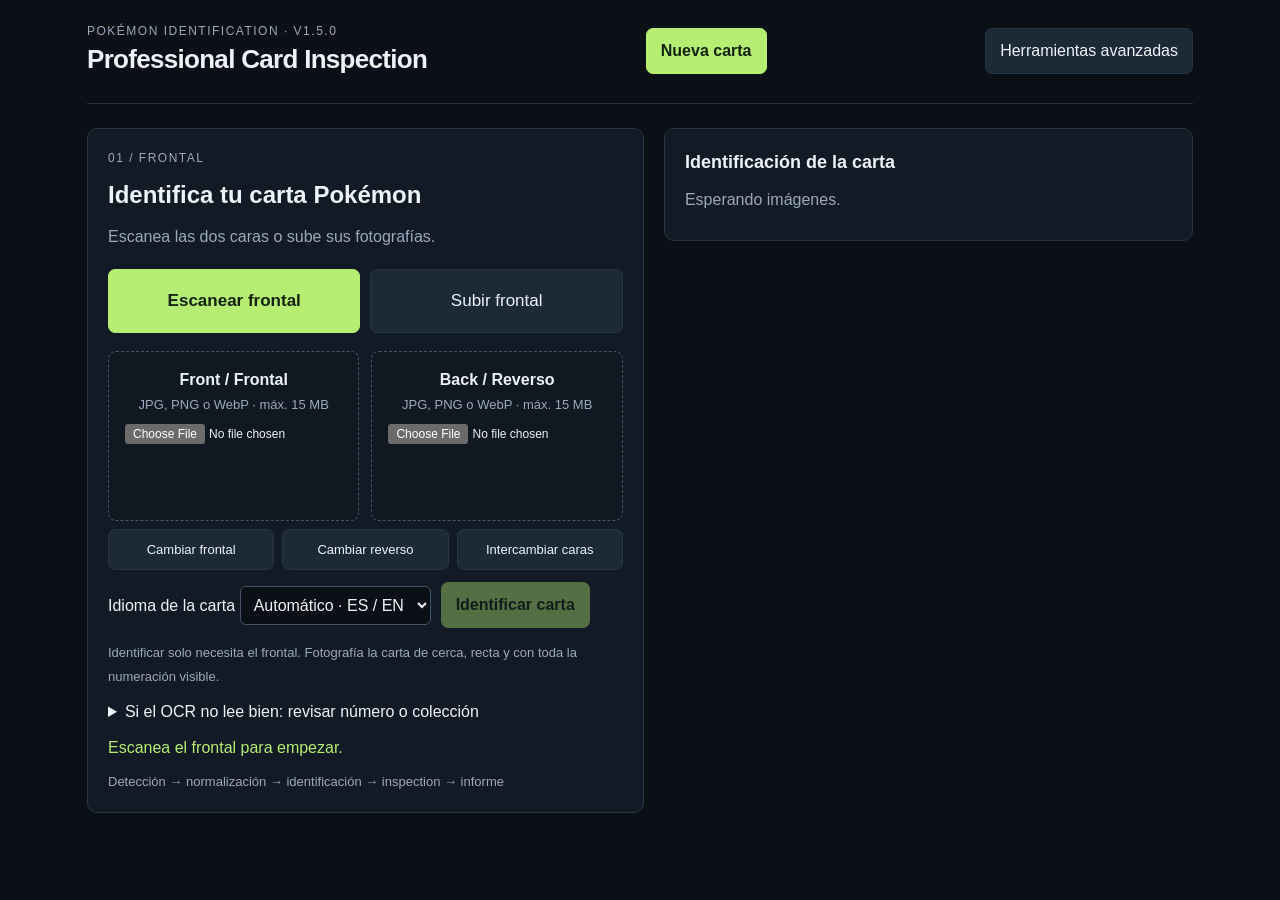
==== commit 1573b5dc: "Add files via upload" ====
--- a/index.html
+++ b/index.html
@@ -5,7 +5,7 @@
 :root{color-scheme:dark;--bg:#0b1016;--panel:#121b25;--line:#273442;--muted:#99aabd;--ink:#edf3f8;--accent:#b5ee72;--blue:#79caff;--warn:#ffc17c}*{box-sizing:border-box}body{margin:0;font:16px/1.5 Inter,Segoe UI,Arial,sans-serif;background:var(--bg);color:var(--ink)}button,input,select{font:inherit}button{cursor:pointer;background:#1c2936;color:var(--ink);border:1px solid var(--line);border-radius:7px;padding:10px 14px}button:hover{border-color:var(--accent)}button:disabled{opacity:.4;cursor:not-allowed}button.primary{background:var(--accent);color:#14220c;font-weight:700;border-color:var(--accent)}button.active{background:#284333;color:var(--accent)}a{color:var(--accent)}aside{position:fixed;inset:0 auto 0 0;width:224px;padding:28px 20px;background:#0f1720;border-right:1px solid var(--line);display:flex;flex-direction:column;gap:28px}.brand{font-weight:750;letter-spacing:2px;font-size:26px}.brand span{color:var(--accent)}.brand small{display:block;font-size:12px;letter-spacing:1px;color:var(--muted);font-weight:400}nav{display:grid;gap:8px}nav button{text-align:left;border:0;background:transparent;color:var(--muted)}aside footer{margin-top:auto;color:var(--muted);font-size:12px}.badge{display:inline-block;border:1px solid #405a35;background:#233020;color:var(--accent);padding:4px 9px;border-radius:5px;font-size:12px;letter-spacing:.5px}.badge.amber{color:var(--warn);background:#36291c;border-color:#644729}main{margin-left:224px;padding:26px 34px;max-width:1800px}header,.row{display:flex;align-items:center;justify-content:space-between;gap:12px;flex-wrap:wrap}header{padding-bottom:24px;border-bottom:1px solid var(--line)}h1{font-size:26px;letter-spacing:-.7px;margin:0}h2{font-size:18px;margin:0 0 12px}h3{font-size:15px;margin:0 0 8px}p{margin:8px 0}small,.muted{color:var(--muted)}small{font-size:13px}.eyebrow{color:var(--muted);font-size:12px;letter-spacing:1.5px;text-transform:uppercase}.flow{display:grid;grid-template-columns:repeat(5,1fr);gap:8px;margin:24px 0}.step{border-top:2px solid var(--line);padding-top:9px;font-size:13px;color:var(--muted)}.step.active{border-color:var(--accent);color:var(--accent)}.workspace{display:grid;grid-template-columns:minmax(0,1fr) 350px;gap:20px}.panel{background:var(--panel);border:1px solid var(--line);border-radius:10px;padding:20px;margin-bottom:18px}.uploads{display:grid;grid-template-columns:1fr 1fr;gap:12px}.drop{border:1px dashed #435566;background:#101821;border-radius:8px;padding:16px;display:flex;align-items:center;gap:14px;cursor:pointer;min-height:112px}.drop:hover,.drop.drag{border-color:var(--accent);background:#1b2a25}.drop img{width:48px;height:68px;object-fit:contain}.upload-icon{font-size:26px;color:var(--accent)}.drop input{width:100%;font-size:12px;margin-top:8px}.drop span{display:block}.toolbar{display:flex;gap:6px;align-items:center;flex-wrap:wrap;margin:14px 0}.toolbar button{padding:6px 10px;font-size:14px}.stage{height:480px;overflow:hidden;position:relative;background-color:#0a1119;background-image:radial-gradient(#283543 1px,transparent 1px);background-size:20px 20px;border:1px solid var(--line);border-radius:8px;display:flex;align-items:center;justify-content:center;touch-action:none;cursor:grab}.stage:active{cursor:grabbing}.empty{text-align:center;color:var(--muted);padding:30px}.empty b{font-size:22px;color:var(--ink)}#plane{position:relative;flex-shrink:0;transform-origin:center}#cardImage{display:block;width:100%;height:100%;object-fit:fill;user-select:none;pointer-events:none}.overlay{position:absolute;inset:0;pointer-events:none}.guide{position:absolute;inset:5%;border:1px solid var(--blue)}.guide:before,.guide:after{content:'';position:absolute;background:#79caff88}.guide:before{left:50%;top:0;width:1px;height:100%}.guide:after{top:50%;left:0;height:1px;width:100%}.detect{position:absolute;inset:4%;border:2px dashed var(--accent)}.mark{position:absolute;width:26px;height:26px;border-radius:50%;background:#ffbe71;color:#201608;border:2px solid white;padding:0;font-size:12px;font-weight:bold;pointer-events:auto;transform:translate(-50%,-50%)}.mark.selected{box-shadow:0 0 0 7px #ffbe7138}.scan{position:absolute;left:0;right:0;height:2px;background:var(--accent);box-shadow:0 0 20px var(--accent);animation:scan 2s infinite}@keyframes scan{from{top:0}to{top:100%}}.toggles{display:flex;gap:12px;flex-wrap:wrap;font-size:13px;margin-top:12px}.toggles label{cursor:pointer}input[type=checkbox]{accent-color:var(--accent)}#status{margin:12px 0;color:var(--accent);min-height:24px}progress{width:100%;height:6px;accent-color:var(--accent)}.facts{display:grid;grid-template-columns:1fr 1fr;gap:12px;margin:16px 0}.facts small{display:block}.facts b{font-size:14px;font-weight:500}.confidence{font-size:13px;color:var(--accent)}.grade{font-size:70px;line-height:1.1;letter-spacing:-4px;color:var(--accent);font-weight:650}.grade small{font-size:20px;letter-spacing:0}.score{display:grid;grid-template-columns:95px 1fr 32px;align-items:center;gap:10px;font-size:14px;margin:14px 0}.bar{background:#293544;height:5px;border-radius:4px}.bar i{display:block;height:100%;background:var(--accent);border-radius:4px}.defect{display:block;text-align:left;width:100%;margin:8px 0;padding:12px}.defect small{display:block}.defect.selected{border-color:var(--warn)}.notice{padding:12px;border-left:2px solid var(--warn);background:#261f18;color:#e6c6a0;font-size:13px;margin:12px 0}.stats{display:grid;grid-template-columns:repeat(4,1fr);gap:14px;margin:22px 0}.stats strong{font-size:32px;display:block}.tablewrap{overflow:auto}table{width:100%;border-collapse:collapse;text-align:left;font-size:14px}th,td{padding:14px 10px;border-bottom:1px solid var(--line)}th{font-weight:500;color:var(--muted)}.hidden,[hidden]{display:none!important}dialog{background:var(--panel);color:var(--ink);border:1px solid var(--line);border-radius:12px;max-width:650px;width:92%;max-height:90vh;padding:24px}dialog::backdrop{background:#000b}.formgrid{display:grid;grid-template-columns:1fr 1fr;gap:12px}.formgrid label{font-size:13px;color:var(--muted)}.formgrid input{display:block;width:100%;margin:5px 0;background:var(--bg);color:var(--ink);border:1px solid var(--line);border-radius:5px;padding:9px}#toast{position:fixed;bottom:20px;right:20px;max-width:400px;background:#283b2a;padding:14px 20px;border:1px solid var(--accent);z-index:10;border-radius:8px}.detail{font-size:14px;border-left:2px solid var(--warn);padding:10px 12px;background:#201e1c}.two{display:grid;grid-template-columns:1fr 1fr;gap:16px}@media(max-width:1150px){aside{width:185px;padding:22px 12px}main{margin-left:185px;padding:22px}.workspace{grid-template-columns:minmax(0,1fr) 300px}.uploads{grid-template-columns:1fr}}@media(max-width:850px){aside{position:static;width:auto;display:block;padding:14px}aside .brand{font-size:20px}aside footer{display:none}nav{display:flex;overflow:auto;margin-top:12px}nav button{white-space:nowrap}main{margin:0;padding:16px}.workspace{grid-template-columns:1fr}.uploads{grid-template-columns:1fr 1fr}.stats{grid-template-columns:1fr 1fr}.stage{height:420px}}@media(max-width:480px){.uploads,.two,.formgrid{grid-template-columns:1fr}.flow{gap:5px}.step{font-size:11px}.panel{padding:14px}.stage{height:370px}}@media(prefers-reduced-motion:reduce){.scan{animation:none}}@media print{body{background:white;color:black}aside,header,.flow,#inspection,#dashboard,#history,#database,#settings,.noprint,#toast{display:none!important}main{margin:0;padding:0}#reports{display:block!important}.panel{background:white;border-color:#ccc;color:black;break-inside:avoid}.muted,small{color:#555}.grade{color:#222}.badge{color:black;background:white}.two{grid-template-columns:1fr 1fr}}
 </style></head><body>
 <aside><div class="brand">PCI<span> /</span><small>PROFESSIONAL CARD<br>INSPECTION</small></div><button class="primary" id="newSide">＋ New Inspection</button><nav aria-label="Navegación principal"><button data-page="inspection" class="active">⌖ Inspection workspace</button><button data-page="dashboard">▦ Dashboard</button><button data-page="history">▤ Inspections</button><button data-page="database">▧ Card Database</button><button data-page="reports">▥ Reports</button><button data-page="settings">⚙ Settings</button></nav><footer><span class="badge amber">OCR + CATALOG</span><p>Version 1.2.0<br>Internal PCI standard</p></footer></aside>
-<main><header><div><div class="eyebrow">Professional Card Inspection / Live Card Detection · v1.4.0</div><h1 id="pageTitle">Inspection workspace</h1></div><div class="row"><span class="badge amber">Grading simulado</span><button class="primary" id="newTop">＋ New Inspection</button></div></header>
+<main><header><div><div class="eyebrow">Professional Card Inspection / Live Card Detection · v1.5.0</div><h1 id="pageTitle">Inspection workspace</h1></div><div class="row"><span class="badge amber">Grading simulado</span><button class="primary" id="newTop">＋ New Inspection</button></div></header>
 <section id="inspection"><div class="flow" aria-label="Progreso"><div class="step active">01 / UPLOAD</div><div class="step">02 / DETECT</div><div class="step">03 / IDENTIFY</div><div class="step">04 / INSPECT</div><div class="step">05 / GRADE</div></div>
 <div class="workspace"><div><div class="panel"><div class="row"><h2>01 — Imágenes de la carta</h2><button id="demo">Cargar ejemplo</button></div><div class="uploads"><label class="drop" data-side="front"><span class="upload-icon">＋</span><img id="previewfront" hidden alt="Miniatura frontal"><div><strong>Front / Frontal</strong><span><small id="metafront">JPG, PNG o WebP · máx. 15 MB</small></span><input id="uploadfront" type="file" accept="image/jpeg,image/png,image/webp" aria-label="Subir frontal"></div></label><label class="drop" data-side="back"><span class="upload-icon">＋</span><img id="previewback" hidden alt="Miniatura reverso"><div><strong>Back / Reverso</strong><span><small id="metaback">JPG, PNG o WebP · máx. 15 MB</small></span><input id="uploadback" type="file" accept="image/jpeg,image/png,image/webp" aria-label="Subir reverso"></div></label></div><div class="recognition-controls"><label>Idioma de la carta <select id="ocrLang"><option value="es">Español</option><option value="en">English</option><option value="fr">Français</option><option value="de">Deutsch</option><option value="it">Italiano</option><option value="pt">Português</option><option value="ja">日本語</option></select></label><button id="rotateFront">Girar frontal 90°</button><button id="identifyOnly" class="primary" disabled>Identificar Pokémon</button></div><small>Identificar solo necesita el frontal. Fotografía la carta de cerca, recta y con toda la numeración visible.</small><details style="margin-top:12px"><summary>Si el OCR no lee bien: revisar número o colección</summary><div class="formgrid"><label>Número impreso<input id="hintNumber" placeholder="025/165, TG01/TG30 o SWSH020"></label><label>Nombre (opcional)<input id="hintName" placeholder="Pikachu"></label><label>Colección (opcional)<input id="hintSet" placeholder="Nombre de colección o ID TCGdex"></label></div><button id="searchIdentity">Buscar con estos datos</button><small> Estos campos solo se usan al pulsar buscar; quedan registrados como introducidos manualmente.</small></details><div class="row" style="margin-top:16px"><small>Incluye las cuatro esquinas y evita reflejos.</small><button class="primary" id="analyze" disabled>Analyze Card →</button></div><div id="status" role="status" aria-live="polite">Sube ambas caras o carga el ejemplo para comenzar.</div><progress id="progress" max="11" value="0" aria-label="Progreso del análisis"></progress><div id="pipeline" class="muted" style="font-size:13px;margin-top:8px">Detección → normalización → identificación → inspección → informe</div></div>
 <div class="panel"><div class="row"><h2>Inspection viewer</h2><small id="viewLabel">FRONT · Original</small></div><div class="toolbar"><button id="frontBtn" class="active">Front</button><button id="backBtn">Back</button><button id="zoomOut" aria-label="Reducir zoom">−</button><span id="zoomLabel">100%</span><button id="zoomIn" aria-label="Aumentar zoom">＋</button><button id="fit">Fit to screen</button></div><div class="stage" id="stage"><div class="empty" id="empty"><b>Tu próxima inspección empieza aquí.</b><p>Carga el frontal y el reverso de una carta.</p><small>Fotos locales · OCR local · Catálogo online</small></div><div id="plane" hidden><img id="cardImage" alt="Carta en inspección" draggable="false"><div class="overlay" id="overlay"></div><div class="scan" id="scan" hidden></div></div></div><div class="toggles"><label><input type="checkbox" id="showDefects" checked> Defects</label><label><input type="checkbox" id="showGuides" checked> Guides</label><label><input type="checkbox" id="showCentering"> Centering</label><label><input type="checkbox" id="showCorners" checked> Corners</label><label><input type="checkbox" id="showEdges" checked> Edges</label><label><input type="checkbox" id="showSurface" checked> Surface</label></div><small>Arrastra para desplazar · Selecciona un marcador para explorar el defecto.</small><div id="detail" style="margin-top:14px"></div></div><div class="panel" id="diagnostics"><h2>Detection & image quality</h2><p class="muted">Los resultados aparecerán durante el análisis.</p></div></div>
@@ -14,7 +14,7 @@
 <section id="history" hidden style="margin-top:24px"><div class="panel"><h2>Inspections</h2><p class="muted">Historial de esta sesión y ejemplos. Las imágenes no se guardan al cerrar el archivo.</p><div id="historyTable"></div></div></section>
 <section id="database" hidden style="margin-top:24px"><div class="panel"><h2>Card Database</h2><span class="badge">TCGdex · Catálogo de referencia</span><p class="muted">Índice de cartas del idioma elegido, con imágenes de referencia bajo demanda. Cobertura limitada a los registros e imágenes disponibles en TCGdex; no garantiza todas las ediciones o variantes existentes.</p><div class="toolbar"><button id="syncCatalog">Cargar / actualizar catálogo</button><input id="dbQuery" aria-label="Buscar en catálogo" placeholder="Nombre, número o ID"><button id="dbSearch">Buscar</button></div><p id="dbStatus" role="status">El catálogo se carga al identificar o al pulsar actualizar.</p><p><small>Fuente: <a href="https://tcgdex.dev" target="_blank" rel="noopener">TCGdex</a>. Pokémon y las ilustraciones pertenecen a sus respectivos titulares.</small></p><div id="dbTable"></div></div></section>
 <section id="reports" hidden style="margin-top:24px"><div id="reportContent" class="panel"><h2>Inspection report</h2><p class="muted">Completa una inspección o abre un ejemplo del historial.</p></div></section>
-<section id="settings" hidden style="margin-top:24px"><div class="panel"><h2>Analysis settings · v1.4.0</h2><p><b>Novedad:</b> cámara local con detección geométrica, autocaptura estable, recorte por perspectiva y guardado en este navegador. El detector está incluido en este HTML y funciona sin descargar librerías. OCR y catálogo siguen necesitando internet.</p><p><b>Para probar:</b> Cámara · detectar frontal → permitir cámara → mantener una carta estable → captura automática → comprobar original y recorte → identificación OCR. Usa fondo claro para bordes oscuros y fondo oscuro para bordes claros.</p><p><b>Limitación:</b> el detector local reconoce geometría rectangular, no verifica que el objeto sea una carta Pokémon. No recupera detalles que no estén en la foto. Brillos, fundas, fondos rectangulares y desenfoque intenso pueden provocar fallos.</p><details><summary>Abrir esta versión en el teléfono / GitHub Pages</summary><p>Guarda el archivo como <b>index.html</b> en la carpeta publicada por GitHub Pages. En el repositorio abre Settings → Pages, selecciona la rama y carpeta correctas, y espera a que finalice el despliegue en Actions.</p><p>Abre la URL de <b>Visit site</b> en Safari o Chrome. La vista del archivo en github.com no ejecuta la aplicación. Comprueba que aparece v1.4.0; si ves una versión antigua, recarga la página o prueba una pestaña privada.</p><p><a href="https://docs.github.com/en/pages/getting-started-with-github-pages/creating-a-github-pages-site" target="_blank" rel="noopener">Instrucciones oficiales de GitHub Pages</a></p></details><p><b>Estándar activo:</b> PCI Prototype v1 · Escala 1.0–10.0</p><p><b>Identificación:</b> Tesseract.js 6 · OCR local + catálogo TCGdex por idioma. Requiere internet para descargar el motor, idiomas, catálogo e imágenes de referencia. Las fotos no se suben a TCGdex.</p><p><b>Grading:</b> sigue simulado. La coincidencia OCR no es una verificación de autenticidad ni de variante.</p><p class="muted">Las confianzas son valores de demostración, no probabilidades calibradas. La calificación no equivale a una certificación PSA, BGS o SGC.</p><h3 style="margin-top:24px">Módulos preparados para futuras fases</h3><p class="muted">ComputerVisionEngine → RecognitionEngine → QualityEngine → DefectEngine → GradingEngine → ReportingEngine</p><p class="muted">Los adaptadores intercambian imágenes, coordenadas normalizadas, evidencia, confianza y resultados versionados. Persistencia actual: solo memoria de sesión.</p></div></section>
+<section id="settings" hidden style="margin-top:24px"><div class="panel"><h2>Analysis settings · v1.5.0</h2><p><b>Novedad:</b> cámara local con detección geométrica, autocaptura estable, recorte por perspectiva y guardado en este navegador. El detector está incluido en este HTML y funciona sin descargar librerías. OCR y catálogo siguen necesitando internet.</p><p><b>Para probar:</b> Cámara · detectar frontal → permitir cámara → mantener una carta estable → captura automática → comprobar original y recorte → identificación OCR. Si no llega a capturar, pulsa «Tomar foto ahora»; se conserva la fotografía completa cuando no hay contorno confirmado.</p><p><b>Limitación:</b> el detector local reconoce geometría rectangular, no verifica que el objeto sea una carta Pokémon. No recupera detalles que no estén en la foto. Brillos, fundas, fondos rectangulares y desenfoque intenso pueden provocar fallos.</p><details><summary>Abrir esta versión en el teléfono / GitHub Pages</summary><p>Guarda el archivo como <b>index.html</b> en la carpeta publicada por GitHub Pages. En el repositorio abre Settings → Pages, selecciona la rama y carpeta correctas, y espera a que finalice el despliegue en Actions.</p><p>Abre la URL de <b>Visit site</b> en Safari o Chrome. La vista del archivo en github.com no ejecuta la aplicación. Comprueba que aparece v1.5.0; si ves una versión antigua, recarga la página o prueba una pestaña privada.</p><p><a href="https://docs.github.com/en/pages/getting-started-with-github-pages/creating-a-github-pages-site" target="_blank" rel="noopener">Instrucciones oficiales de GitHub Pages</a></p></details><p><b>Estándar activo:</b> PCI Prototype v1 · Escala 1.0–10.0</p><p><b>Identificación:</b> Tesseract.js 6 · OCR local + catálogo TCGdex por idioma. Requiere internet para descargar el motor, idiomas, catálogo e imágenes de referencia. Las fotos no se suben a TCGdex.</p><p><b>Grading:</b> sigue simulado. La coincidencia OCR no es una verificación de autenticidad ni de variante.</p><p class="muted">Las confianzas son valores de demostración, no probabilidades calibradas. La calificación no equivale a una certificación PSA, BGS o SGC.</p><h3 style="margin-top:24px">Módulos preparados para futuras fases</h3><p class="muted">ComputerVisionEngine → RecognitionEngine → QualityEngine → DefectEngine → GradingEngine → ReportingEngine</p><p class="muted">Los adaptadores intercambian imágenes, coordenadas normalizadas, evidencia, confianza y resultados versionados. Persistencia actual: solo memoria de sesión.</p></div></section>
 </main><dialog id="editDialog"><form id="editForm"><div class="row"><h2>Correct Identification</h2><button type="button" id="closeEdit" aria-label="Cerrar">✕</button></div><p class="muted">Corrige los datos antes de continuar. Tu edición quedará marcada como manual.</p><div class="formgrid" id="editFields"></div><div class="row" style="margin-top:20px"><small>No modifica puntuaciones.</small><button class="primary" type="submit">Guardar corrección</button></div></form></dialog><div id="toast" role="status" hidden></div>
 <script>
 'use strict';
@@ -92,7 +92,7 @@
 function renderCatalogPage(){const from=dbPage*30,items=dbVisible.slice(from,from+30);$('dbTable').innerHTML=`<p>${dbVisible.length} resultados · página ${dbPage+1}</p><div class="candidates">${items.map(c=>candidateMarkup(c,0,false)).join('')}</div><div class="toolbar"><button id="dbPrev" ${dbPage===0?'disabled':''}>Anterior</button><button id="dbNext" ${from+30>=dbVisible.length?'disabled':''}>Siguiente</button></div>`;bindImageErrors($('dbTable'));$('dbPrev').onclick=()=>{dbPage--;renderCatalogPage()};$('dbNext').onclick=()=>{dbPage++;renderCatalogPage()}}
 async function browseCatalog(force=false){if(dbBusy)return;dbBusy=true;$('syncCatalog').disabled=$('dbSearch').disabled=true;$('dbStatus').textContent='Cargando catálogo del idioma seleccionado…';try{const data=await PokemonDatabase.catalog($('ocrLang').value==='auto'?'es':$('ocrLang').value,force),q=normalizedText($('dbQuery').value);dbVisible=data.cards.filter(c=>!q||normalizedText(c.name+' '+c.id+' '+c.localId).includes(q));dbPage=0;renderCatalogPage()}catch(e){$('dbStatus').textContent=e.message}finally{dbBusy=false;$('syncCatalog').disabled=$('dbSearch').disabled=false}}
 async function rotateFront(){if(state.busy||!state.images.front)return;const original=state.images.front,token=++loadTokens.front;try{const img=new Image();await new Promise((res,rej)=>{img.onload=res;img.onerror=rej;img.src=original.src});if(token!==loadTokens.front||state.busy)return;const canvas=document.createElement('canvas');canvas.width=img.height;canvas.height=img.width;const ctx=canvas.getContext('2d');ctx.translate(canvas.width,0);ctx.rotate(Math.PI/2);ctx.drawImage(img,0,0);resetResults();state.images.front={...original,src:canvas.toDataURL('image/jpeg',.95),width:canvas.width,height:canvas.height};setPreview('front');side='front';view();ready()}catch{toast('No se pudo girar la imagen.')}}
-function initPokemonUI(){$('identifyOnly').onclick=()=>identifyFlow(false);$('searchIdentity').onclick=()=>identifyFlow(false,true);$('rotateFront').onclick=rotateFront;$('syncCatalog').onclick=()=>browseCatalog(true);$('dbSearch').onclick=()=>browseCatalog();$('dbQuery').onkeydown=e=>{if(e.key==='Enter')browseCatalog()};$('dbTable').innerHTML='<p class="muted">El catálogo se descargará del proveedor, no está incluido dentro del HTML.</p>';$('ocrLang').onchange=()=>{resetResults();state.recognitionError=null;ready();$('dbTable').innerHTML='<p class="muted">Idioma cambiado. Pulsa cargar catálogo.</p>';$('dbStatus').textContent='Idioma elegido: '+$('ocrLang').value};if(location.protocol==='file:')$('pipeline').textContent='Para móvil y OCR usa la URL HTTPS de GitHub Pages. Abrir el archivo desde una app de archivos puede restringir JavaScript.';document.querySelector('aside footer').innerHTML='<span class="badge">v1.4.0 · POKÉMON OCR</span><p>Catálogo TCGdex<br>Grading simulado</p>'}
+function initPokemonUI(){$('identifyOnly').onclick=()=>identifyFlow(false);$('searchIdentity').onclick=()=>identifyFlow(false,true);$('rotateFront').onclick=rotateFront;$('syncCatalog').onclick=()=>browseCatalog(true);$('dbSearch').onclick=()=>browseCatalog();$('dbQuery').onkeydown=e=>{if(e.key==='Enter')browseCatalog()};$('dbTable').innerHTML='<p class="muted">El catálogo se descargará del proveedor, no está incluido dentro del HTML.</p>';$('ocrLang').onchange=()=>{resetResults();state.recognitionError=null;ready();$('dbTable').innerHTML='<p class="muted">Idioma cambiado. Pulsa cargar catálogo.</p>';$('dbStatus').textContent='Idioma elegido: '+$('ocrLang').value};if(location.protocol==='file:')$('pipeline').textContent='Para móvil y OCR usa la URL HTTPS de GitHub Pages. Abrir el archivo desde una app de archivos puede restringir JavaScript.';document.querySelector('aside footer').innerHTML='<span class="badge">v1.5.0 · POKÉMON OCR</span><p>Catálogo TCGdex<br>Grading simulado</p>'}
 
 // UI controller: photos stay local, catalog references fetched from TCGdex.
 document.querySelectorAll('[data-page]').forEach(b=>b.onclick=()=>page(b.dataset.page));['newSide','newTop','dashNew'].forEach(id=>$(id).onclick=()=>{if(state&&(state.busy||Object.keys(state.images).length)&&!window.confirm('¿Iniciar una nueva inspección? Se descartará la mesa actual; los informes completados permanecerán en esta sesión.'))return;newInspection()});['front','back'].forEach(s=>{$('upload'+s).onchange=e=>loadFile(e.target.files[0],s);const drop=document.querySelector(`[data-side="${s}"]`);drop.ondragover=e=>{e.preventDefault();if(!state.busy)drop.classList.add('drag')};drop.ondragleave=()=>drop.classList.remove('drag');drop.ondrop=e=>{e.preventDefault();drop.classList.remove('drag');loadFile(e.dataTransfer.files[0],s)}});$('demo').onclick=demo;$('analyze').onclick=analyze;$('frontBtn').onclick=()=>{side='front';view()};$('backBtn').onclick=()=>{side='back';view()};$('zoomIn').onclick=()=>{zoom=Math.min(4,zoom+.25);transform()};$('zoomOut').onclick=()=>{zoom=Math.max(.5,zoom-.25);transform()};$('fit').onclick=fit;['showDefects','showGuides','showCentering','showCorners','showEdges','showSurface'].forEach(id=>$(id).onchange=draw);let drag=null;$('stage').onpointerdown=e=>{if(e.target.closest('button'))return;drag={x:e.clientX-pan.x,y:e.clientY-pan.y};$('stage').setPointerCapture(e.pointerId)};$('stage').onpointermove=e=>{if(drag){pan={x:e.clientX-drag.x,y:e.clientY-drag.y};transform()}};$('stage').onpointerup=$('stage').onpointercancel=()=>drag=null;window.addEventListener('resize',fit);$('closeEdit').onclick=()=>$('editDialog').close();$('editForm').onsubmit=e=>{e.preventDefault();const data=new FormData(e.target);if(!String(data.get('name')).trim()){toast('Introduce un nombre para la carta.');return}Object.keys(fields).forEach(k=>state.identification.card[k]=String(data.get(k)||'').trim());state.identification.status='manual';if(state.identification.simulated===false){delete state.identification.card.referenceId;delete state.identification.card.referenceImage;for(const key of ['printedNumber','setId','illustrator','hp','attacks','referenceLanguage','variantOptions'])delete state.identification.card[key];state.identification.card.source='manual';state.identification.confidence=null} $('editDialog').close();renderIdentity()};
@@ -102,7 +102,8 @@
 initPokemonUI();
 newInspection();
 </script><script id="pci-worker-source" type="text/plain">
-/* PCI geometry detector 1.2.0. Pure JS worker, no network or model.
+
+/* PCI geometry detector 1.5.0. Pure JS worker, no network or model.
    Detects card-shaped quadrilaterals, not card identity. All scores are heuristics. */
 'use strict';
 const distance=(a,b)=>Math.hypot(a.x-b.x,a.y-b.y);
@@ -110,43 +111,49 @@
 function area(q){return Math.abs(q.reduce((s,p,i)=>s+p.x*q[(i+1)%4].y-p.y*q[(i+1)%4].x,0))/2}
 function intersect(a,b){const det=a.c*b.s-a.s*b.c;if(Math.abs(det)<.15)return null;return{x:(a.r*b.s-a.s*b.r)/det,y:(a.c*b.r-a.r*b.c)/det}}
 function inside(q,x,y){let sign=0;for(let i=0;i<4;i++){let a=q[i],b=q[(i+1)%4],c=(b.x-a.x)*(y-a.y)-(b.y-a.y)*(x-a.x);if(c!==0){if(sign&&Math.sign(c)!==sign)return false;sign=Math.sign(c)}}return true}
-function geometry(q,w,h){if(q.some(p=>!p||p.x<w*.008||p.y<h*.008||p.x>w*.992||p.y>h*.992))return null;const a=area(q)/(w*h);if(a<.10||a>.88)return null;const sides=q.map((p,i)=>distance(p,q[(i+1)%4]));const ratio=(sides[0]+sides[2])/(sides[1]+sides[3]);if(ratio<.43||ratio>.94)return null;for(let i=0;i<4;i++){const p=q[i],b=q[(i+1)%4],c=q[(i+3)%4];const cos=Math.abs(((b.x-p.x)*(c.x-p.x)+(b.y-p.y)*(c.y-p.y))/(distance(p,b)*distance(p,c)));if(cos>.65)return null}return{area:a,ratio}}
+function geometry(q,w,h){if(q.some(p=>!p||p.x<w*.008||p.y<h*.008||p.x>w*.992||p.y>h*.992))return null;const a=area(q)/(w*h);if(a<.07||a>.92)return null;const sides=q.map((p,i)=>distance(p,q[(i+1)%4]));const ratio=(sides[0]+sides[2])/(sides[1]+sides[3]);if(ratio<.40||ratio>.97)return null;for(let i=0;i<4;i++){const p=q[i],b=q[(i+1)%4],c=q[(i+3)%4];const cos=Math.abs(((b.x-p.x)*(c.x-p.x)+(b.y-p.y)*(c.y-p.y))/(distance(p,b)*distance(p,c)));if(cos>.72)return null}return{area:a,ratio}}
+// Independent threshold-region proposals supplement line intersections on textured backgrounds.
+function thresholdQuads(gray,w,h){const hist=new Uint32Array(256);let totalSum=0;for(const v of gray){const k=Math.max(0,Math.min(255,Math.round(v)));hist[k]++;totalSum+=k}let weight=0,sum=0,max=-1,threshold=128;for(let t=0;t<256;t++){weight+=hist[t];sum+=t*hist[t];if(!weight||weight===gray.length)continue;const v=weight*(gray.length-weight)*(sum/weight-(totalSum-sum)/(gray.length-weight))**2;if(v>max){max=v;threshold=t}}const results=[],n=w*h;for(const invert of [false,true]){const seen=new Uint8Array(n),queue=new Int32Array(n);for(let sy=2;sy<h-2;sy+=2)for(let sx=2;sx<w-2;sx+=2){const start=sy*w+sx;if(seen[start]||((gray[start]>threshold)!==invert))continue;let head=0,tail=1;queue[0]=start;seen[start]=1;let minX=w,maxX=0,minY=h,maxY=0;const boundary=[];while(head<tail){const i=queue[head++],x=i%w,y=(i/w)|0;minX=Math.min(minX,x);maxX=Math.max(maxX,x);minY=Math.min(minY,y);maxY=Math.max(maxY,y);let edge=false;for(const j of [x?i-1:-1,x<w-1?i+1:-1,y?i-w:-1,y<h-1?i+w:-1]){if(j<0){edge=true;continue}if((gray[j]>threshold)!==invert){edge=true;continue}if(!seen[j]){seen[j]=1;queue[tail++]=j}}if(edge&&(x+y)%2===0)boundary.push({x,y})}if(tail<n*.07||tail>n*.9||minX<2||minY<2||maxX>w-3||maxY>h-3||boundary.length<12)continue;boundary.sort((a,b)=>a.x-b.x||a.y-b.y);const cross=(a,b,c)=>(b.x-a.x)*(c.y-a.y)-(b.y-a.y)*(c.x-a.x),lower=[],upper=[];for(const p of boundary){while(lower.length>=2&&cross(lower[lower.length-2],lower[lower.length-1],p)<=0)lower.pop();lower.push(p)}for(let i=boundary.length-1;i>=0;i--){const p=boundary[i];while(upper.length>=2&&cross(upper[upper.length-2],upper[upper.length-1],p)<=0)upper.pop();upper.push(p)}let hull=lower.slice(0,-1).concat(upper.slice(0,-1));if(hull.length<4)continue;const originalArea=Math.abs(hull.reduce((s,p,i)=>s+p.x*hull[(i+1)%hull.length].y-p.y*hull[(i+1)%hull.length].x,0))/2;while(hull.length>4){let chosen=0,cost=Infinity;for(let i=0;i<hull.length;i++){const value=Math.abs(cross(hull[(i+hull.length-1)%hull.length],hull[i],hull[(i+1)%hull.length]));if(value<cost){cost=value;chosen=i}}hull.splice(chosen,1)}if(area(hull)<originalArea*.87||tail/originalArea<.52)continue;results.push(orderQuad(hull))}}return results.slice(0,10)}
+
 function detect(image,w,h){const n=w*h,gray=new Float32Array(n),hist=new Uint32Array(256);for(let i=0;i<n;i++){const g=(image[i*4]*77+image[i*4+1]*150+image[i*4+2]*29)/256;gray[i]=g;hist[Math.round(g)]++}let cum=0,lo=0,hi=0;for(let i=0;i<256;i++){cum+=hist[i];if(cum<n*.04)lo=i;if(cum<n*.96)hi=i}// Recover chromatic borders with similar luminance: use the channel with the
 // largest robust range only when it provides substantially more contrast.
 let bestRange=hi-lo,bestChannel=-1,bestLow=lo,bestHigh=hi;for(let channel=0;channel<3;channel++){const ch=new Uint32Array(256);for(let i=0;i<n;i++)ch[image[i*4+channel]]++;let csum=0,cl=0,chigh=0;for(let v=0;v<256;v++){csum+=ch[v];if(csum<n*.04)cl=v;if(csum<n*.96)chigh=v}if(chigh-cl>bestRange*1.35&&chigh-cl>15){bestRange=chigh-cl;bestChannel=channel;bestLow=cl;bestHigh=chigh}}const luminance=gray.slice();if(bestChannel>=0){for(let i=0;i<n;i++)gray[i]=image[i*4+bestChannel];lo=bestLow;hi=bestHigh}if(hi-lo<7)return{found:false,reason:'Contraste insuficiente. Cambia el fondo o mejora la luz.'};const norm=new Float32Array(n),tmp=new Float32Array(n),blur=new Float32Array(n);const gain=Math.min(3,220/(hi-lo));for(let i=0;i<n;i++)norm[i]=Math.min(255,Math.max(0,(gray[i]-lo)*gain));for(let y=1;y<h-1;y++)for(let x=1;x<w-1;x++){const i=y*w+x;tmp[i]=(norm[i-1]+2*norm[i]+norm[i+1])*.25}for(let y=2;y<h-2;y++)for(let x=2;x<w-2;x++){const i=y*w+x;blur[i]=(tmp[i-w]+2*tmp[i]+tmp[i+w])*.25}
-const mag=new Float32Array(n),angles=new Uint8Array(n),mHist=new Uint32Array(256);for(let y=3;y<h-3;y++)for(let x=3;x<w-3;x++){let i=y*w+x,gx=-blur[i-w-1]+blur[i-w+1]-2*blur[i-1]+2*blur[i+1]-blur[i+w-1]+blur[i+w+1],gy=-blur[i-w-1]-2*blur[i-w]-blur[i-w+1]+blur[i+w-1]+2*blur[i+w]+blur[i+w+1];let m=Math.hypot(gx,gy);mag[i]=m;angles[i]=Math.round(((Math.atan2(gy,gx)*180/Math.PI+180)%180)/2)%90;mHist[Math.min(255,Math.floor(m))]++}let count=0,percentile=0;for(let i=0;i<256;i++){count+=mHist[i];if(count<n*.85)percentile=i}const threshold=Math.max(22,Math.min(100,percentile)),diag=Math.ceil(Math.hypot(w,h)),bins=diag+2,acc=new Uint16Array(90*bins),cos=[],sin=[];for(let t=0;t<90;t++){cos[t]=Math.cos(t*Math.PI/90);sin[t]=Math.sin(t*Math.PI/90)}for(let y=4;y<h-4;y++)for(let x=4;x<w-4;x++){let i=y*w+x;if(mag[i]<threshold)continue;for(let dt=-2;dt<=2;dt++){const t=(angles[i]+dt+90)%90,r=Math.round((x*cos[t]+y*sin[t]+diag)/2);acc[t*bins+r]++}}
-let peaks=[];const minVote=Math.min(w,h)*.12;for(let t=0;t<90;t++)for(let r=1;r<bins-1;r++){const v=acc[t*bins+r];if(v<minVote)continue;if(v<acc[t*bins+r-1]||v<acc[t*bins+r+1])continue;peaks.push({t,r:2*r-diag,v,c:cos[t],s:sin[t]})}peaks.sort((a,b)=>b.v-a.v);const lines=[];for(const p of peaks){if(lines.some(a=>{let delta=Math.abs(a.t-p.t);return(delta<4&&Math.abs(a.r-p.r)<10)||(delta>86&&Math.abs(a.r+p.r)<10)}))continue;lines.push(p);if(lines.length===32)break}
-let pairs=[];for(let i=0;i<lines.length;i++)for(let j=i+1;j<lines.length;j++){const a=lines[i],b=lines[j],dot=a.c*b.c+a.s*b.s,angle=Math.acos(Math.min(1,Math.abs(dot)))*180/Math.PI,sep=Math.abs(a.r-(dot<0?-b.r:b.r));if(angle<24&&sep>Math.min(w,h)*.19)pairs.push({a,b,v:a.v+b.v})}pairs.sort((a,b)=>b.v-a.v);pairs=pairs.slice(0,90);
+const mag=new Float32Array(n),angles=new Uint8Array(n),mHist=new Uint32Array(256);for(let y=3;y<h-3;y++)for(let x=3;x<w-3;x++){let i=y*w+x,gx=-blur[i-w-1]+blur[i-w+1]-2*blur[i-1]+2*blur[i+1]-blur[i+w-1]+blur[i+w+1],gy=-blur[i-w-1]-2*blur[i-w]-blur[i-w+1]+blur[i+w-1]+2*blur[i+w]+blur[i+w+1];let m=Math.hypot(gx,gy);mag[i]=m;angles[i]=Math.round(((Math.atan2(gy,gx)*180/Math.PI+180)%180)/2)%90;mHist[Math.min(255,Math.floor(m))]++}let count=0,percentile=0;for(let i=0;i<256;i++){count+=mHist[i];if(count<n*.75)percentile=i}const threshold=Math.max(16,Math.min(65,percentile)),diag=Math.ceil(Math.hypot(w,h)),bins=diag+2,acc=new Uint16Array(90*bins),cos=[],sin=[];for(let t=0;t<90;t++){cos[t]=Math.cos(t*Math.PI/90);sin[t]=Math.sin(t*Math.PI/90)}for(let y=4;y<h-4;y++)for(let x=4;x<w-4;x++){let i=y*w+x;if(mag[i]<threshold)continue;const direction=Math.round(angles[i]/22.5)%4,offset=[1,w+1,w,w-1][direction];if(mag[i]<mag[i-offset]||mag[i]<mag[i+offset])continue;for(let dt=-2;dt<=2;dt++){const t=(angles[i]+dt+90)%90,r=Math.round((x*cos[t]+y*sin[t]+diag)/2);acc[t*bins+r]++}}
+let peaks=[];const minVote=Math.min(w,h)*.085;for(let t=0;t<90;t++)for(let r=1;r<bins-1;r++){const v=acc[t*bins+r];if(v<minVote)continue;if(v<acc[t*bins+r-1]||v<acc[t*bins+r+1])continue;peaks.push({t,r:2*r-diag,v,c:cos[t],s:sin[t]})}peaks.sort((a,b)=>b.v-a.v);const lines=[],sectors=new Uint8Array(12);for(const p of peaks){const sector=Math.floor(p.t/7.5);if(sectors[sector]>=5)continue;if(lines.some(a=>{let delta=Math.abs(a.t-p.t);return(delta<4&&Math.abs(a.r-p.r)<10)||(delta>86&&Math.abs(a.r+p.r)<10)}))continue;lines.push(p);sectors[sector]++;if(lines.length===42)break}
+let pairs=[];for(let i=0;i<lines.length;i++)for(let j=i+1;j<lines.length;j++){const a=lines[i],b=lines[j],dot=a.c*b.c+a.s*b.s,angle=Math.acos(Math.min(1,Math.abs(dot)))*180/Math.PI,sep=Math.abs(a.r-(dot<0?-b.r:b.r));if(angle<24&&sep>Math.min(w,h)*.19)pairs.push({a,b,v:a.v+b.v})}pairs.sort((a,b)=>b.v-a.v);pairs=pairs.slice(0,110);
 function support(q){const values=[];for(let j=0;j<4;j++){const a=q[j],b=q[(j+1)%4],len=distance(a,b),nx=-(b.y-a.y)/len,ny=(b.x-a.x)/len,steps=Math.max(12,Math.floor(len/3));let hits=0;for(let k=1;k<steps;k++){const x=a.x+(b.x-a.x)*k/steps,y=a.y+(b.y-a.y)*k/steps;let best=0;for(let d=-3;d<=3;d++){const xx=Math.round(x+d*nx),yy=Math.round(y+d*ny);if(xx>0&&yy>0&&xx<w&&yy<h)best=Math.max(best,mag[yy*w+xx])}if(best>=threshold*.75)hits++}values.push(hits/(steps-1))}return values}
-const candidates=[];for(let i=0;i<pairs.length;i++)for(let j=i+1;j<pairs.length;j++){const a=pairs[i],b=pairs[j];if([a.a,a.b].some(l=>l===b.a||l===b.b))continue;const dot=Math.abs(a.a.c*b.a.c+a.a.s*b.a.s);if(dot>.64)continue;let q=[intersect(a.a,b.a),intersect(a.a,b.b),intersect(a.b,b.b),intersect(a.b,b.a)];if(q.some(p=>!p))continue;q=orderQuad(q);const g=geometry(q,w,h);if(!g)continue;const supports=support(q),edge=supports.reduce((s,v)=>s+v,0)/4;if(Math.min(...supports)<.42||edge<.64)continue;const cx=q.reduce((s,p)=>s+p.x,0)/4/w,cy=q.reduce((s,p)=>s+p.y,0)/4/h,aspect=Math.max(0,1-Math.abs(g.ratio-.714)/.32),center=Math.max(0,1-Math.hypot(cx-.5,cy-.5));const score=.46*edge+.22*aspect+.18*Math.min(1,g.area/.42)+.14*center;candidates.push({q,score,edge,...g})}candidates.sort((a,b)=>b.score-a.score);if(!candidates.length)return{found:false,reason:'Buscando cuatro bordes. Acerca la carta y usa un fondo de contraste.'};const best=candidates[0],q=best.q;
-const rival=candidates.find(c=>c.score>best.score-.045&&c.area>best.area*.7&&distance({x:c.q.reduce((s,p)=>s+p.x,0)/4,y:c.q.reduce((s,p)=>s+p.y,0)/4},{x:q.reduce((s,p)=>s+p.x,0)/4,y:q.reduce((s,p)=>s+p.y,0)/4})>Math.min(w,h)*.22);let total=0,sum=0,white=0,black=0,lapSum=0,lapSq=0;for(let y=3;y<h-3;y+=2)for(let x=3;x<w-3;x+=2){if(!inside(q,x,y))continue;let i=y*w+x,g=luminance[i],lap=luminance[i-1]+luminance[i+1]+luminance[i-w]+luminance[i+w]-4*g;sum+=g;white+=g>248?1:0;black+=g<12?1:0;lapSum+=lap;lapSq+=lap*lap;total++}total=Math.max(1,total);const quality={brightness:sum/total,clippedHighlights:white/total,clippedShadows:black/total,sharpness:Math.max(0,lapSq/total-(lapSum/total)**2),contrast:hi-lo};return{found:true,corners:q.map(p=>({x:p.x/w,y:p.y/h})),score:best.score,edgeSupport:best.edge,area:best.area,ratio:best.ratio,ambiguous:!!rival,quality,method:'contrast-sobel-oriented-hough-v1',simulated:false}}
+const candidates=[];for(const q of thresholdQuads(gray,w,h)){const g=geometry(q,w,h);if(!g)continue;const values=support(q),edge=values.reduce((s,v)=>s+v,0)/4;if(Math.min(...values)<.30||edge<.56)continue;const cx=q.reduce((s,p)=>s+p.x,0)/4/w,cy=q.reduce((s,p)=>s+p.y,0)/4/h,aspect=Math.max(0,1-Math.abs(g.ratio-.714)/.34),center=Math.max(0,1-Math.hypot(cx-.5,cy-.5));candidates.push({q,score:.46*edge+.22*aspect+.18*Math.min(1,g.area/.42)+.14*center,edge,...g,proposal:'region'})}for(let i=0;i<pairs.length;i++)for(let j=i+1;j<pairs.length;j++){const a=pairs[i],b=pairs[j];if([a.a,a.b].some(l=>l===b.a||l===b.b))continue;const dot=Math.abs(a.a.c*b.a.c+a.a.s*b.a.s);if(dot>.64)continue;let q=[intersect(a.a,b.a),intersect(a.a,b.b),intersect(a.b,b.b),intersect(a.b,b.a)];if(q.some(p=>!p))continue;q=orderQuad(q);const g=geometry(q,w,h);if(!g)continue;const supports=support(q),edge=supports.reduce((s,v)=>s+v,0)/4;if(Math.min(...supports)<.30||edge<.56)continue;const cx=q.reduce((s,p)=>s+p.x,0)/4/w,cy=q.reduce((s,p)=>s+p.y,0)/4/h,aspect=Math.max(0,1-Math.abs(g.ratio-.714)/.32),center=Math.max(0,1-Math.hypot(cx-.5,cy-.5));const score=.46*edge+.22*aspect+.18*Math.min(1,g.area/.42)+.14*center;candidates.push({q,score,edge,...g})}candidates.sort((a,b)=>b.score-a.score);if(!candidates.length)return{found:false,reason:'Buscando cuatro bordes. Acerca la carta y usa un fondo de contraste.'};const best=candidates[0],q=best.q;
+const rival=candidates.find(c=>c.score>best.score-.045&&c.area>best.area*.7&&distance({x:c.q.reduce((s,p)=>s+p.x,0)/4,y:c.q.reduce((s,p)=>s+p.y,0)/4},{x:q.reduce((s,p)=>s+p.x,0)/4,y:q.reduce((s,p)=>s+p.y,0)/4})>Math.min(w,h)*.22);let total=0,sum=0,white=0,black=0,lapSum=0,lapSq=0;for(let y=3;y<h-3;y+=2)for(let x=3;x<w-3;x+=2){if(!inside(q,x,y))continue;let i=y*w+x,g=luminance[i],lap=luminance[i-1]+luminance[i+1]+luminance[i-w]+luminance[i+w]-4*g;sum+=g;white+=g>248?1:0;black+=g<12?1:0;lapSum+=lap;lapSq+=lap*lap;total++}total=Math.max(1,total);const quality={brightness:sum/total,clippedHighlights:white/total,clippedShadows:black/total,sharpness:Math.max(0,lapSq/total-(lapSum/total)**2),contrast:hi-lo};return{found:true,corners:q.map(p=>({x:p.x/w,y:p.y/h})),score:best.score,edgeSupport:best.edge,area:best.area,ratio:best.ratio,ambiguous:!!rival,quality,method:best.proposal==='region'?'threshold-region-hull-v2':'thin-edge-diverse-hough-v2',simulated:false}}
 function solve(A,b){const n=b.length;for(let i=0;i<n;i++){let pivot=i;for(let j=i+1;j<n;j++)if(Math.abs(A[j][i])>Math.abs(A[pivot][i]))pivot=j;if(Math.abs(A[pivot][i])<1e-10)throw Error('Esquinas degeneradas');[A[i],A[pivot]]=[A[pivot],A[i]];[b[i],b[pivot]]=[b[pivot],b[i]];const f=A[i][i];for(let k=i;k<n;k++)A[i][k]/=f;b[i]/=f;for(let j=0;j<n;j++){if(j===i)continue;const v=A[j][i];for(let k=i;k<n;k++)A[j][k]-=v*A[i][k];b[j]-=v*b[i]}}return b}
 function homography(q){const uv=[[0,0],[1,0],[1,1],[0,1]],A=[],b=[];for(let i=0;i<4;i++){const[u,v]=uv[i],{x,y}=q[i];A.push([u,v,1,0,0,0,-u*x,-v*x]);b.push(x);A.push([0,0,0,u,v,1,-u*y,-v*y]);b.push(y)}return solve(A,b)}
 function warp(data,w,h,corners){const q=corners.map(p=>({x:p.x*(w-1),y:p.y*(h-1)})),ow=Math.max(32,Math.min(1000,Math.round((distance(q[0],q[1])+distance(q[2],q[3]))/2))),oh=Math.max(45,Math.min(1400,Math.round((distance(q[1],q[2])+distance(q[3],q[0]))/2))),H=homography(q),out=new Uint8ClampedArray(ow*oh*4);for(let y=0;y<oh;y++)for(let x=0;x<ow;x++){const u=x/(ow-1),v=y/(oh-1),z=H[6]*u+H[7]*v+1,sx=Math.min(w-1,Math.max(0,(H[0]*u+H[1]*v+H[2])/z)),sy=Math.min(h-1,Math.max(0,(H[3]*u+H[4]*v+H[5])/z)),ix=Math.floor(sx),iy=Math.floor(sy),fx=sx-ix,fy=sy-iy,k=(y*ow+x)*4;for(let c=0;c<3;c++){const a=data[(iy*w+ix)*4+c],b=data[(iy*w+Math.min(w-1,ix+1))*4+c],cc=data[(Math.min(h-1,iy+1)*w+ix)*4+c],d=data[(Math.min(h-1,iy+1)*w+Math.min(w-1,ix+1))*4+c];out[k+c]=a*(1-fx)*(1-fy)+b*fx*(1-fy)+cc*(1-fx)*fy+d*fx*fy}out[k+3]=255}return{data:out,width:ow,height:oh}}
 if(typeof self!=='undefined')self.onmessage=e=>{const{id,type,data,width,height,corners}=e.data;try{const result=type==='warp'?warp(data,width,height,corners):detect(data,width,height);self.postMessage({id,result},result.data?[result.data.buffer]:[])}catch(error){self.postMessage({id,error:error.message})}};
 if(typeof module!=='undefined')module.exports={detect,warp,homography,orderQuad,geometry};
 
+
 </script>
 <script>
-/* PCI Camera 1.2.0: local camera, worker detection, stable auto capture,
+
+/* PCI Camera 1.5.0: local camera, worker detection, stable auto capture,
    perspective correction, local persistence, then existing Pokémon OCR. */
 'use strict';
-const CaptureVersion='1.2.0';
-const CaptureRules={evaluate(d,width,height){if(!d?.found)return{ok:false,message:d?.reason||'Buscando el contorno de la carta…'};if(d.ambiguous)return{ok:false,message:'Hay varios contornos posibles. Deja una sola carta en pantalla.'};if(d.score<.77||d.edgeSupport<.68)return{ok:false,message:'Contorno débil. Prueba otro fondo o ángulo.'};const q=d.quality;const pixelWidth=Math.min(width,height)*Math.sqrt(d.area*.714);if(pixelWidth<190)return{ok:false,message:'Carta demasiado pequeña. Acerca la cámara.'};if(q.brightness<28)return{ok:false,message:'Falta luz sobre la carta.'};if(q.clippedHighlights>.22||q.brightness>237)return{ok:false,message:'Exceso de luz o zonas quemadas. Inclina ligeramente la cámara.'};if(q.sharpness<12)return{ok:false,message:'Contorno localizado; espera a que enfoque.'};return{ok:true,message:'Carta localizada. Mantén la cámara quieta…'}},similar(a,b){if(!a||!b)return false;return Math.max(...a.map((p,i)=>Math.hypot(p.x-b[i].x,p.y-b[i].y)))<.022},quality(d){return .6*d.score+.25*Math.min(1,Math.log1p(d.quality.sharpness)/7)+.15*(1-d.quality.clippedHighlights)}};
+const CaptureVersion='1.5.0';
+const CaptureRules={evaluate(d,width,height){if(!d?.found)return{ok:false,message:d?.reason||'Coloca la carta completa dentro de la cámara.'};if(d.ambiguous)return{ok:false,message:'Acerca la cámara a una sola carta o toma la foto ahora.'};if(d.score<.70||d.edgeSupport<.56)return{ok:false,message:'Ajustando el contorno… Puedes tomar la foto ahora.'};const q=d.quality;const pixelWidth=Math.min(width,height)*Math.sqrt(d.area*.714);if(pixelWidth<140)return{ok:false,message:'Acerca un poco la carta.'};if(q.brightness<12||q.brightness>253)return{ok:false,message:'Ajusta la luz para poder ver el diseño.'};return{ok:true,message:'Carta localizada. Capturando…'}},similar(a,b){if(!a||!b)return false;const ds=a.map((p,i)=>Math.hypot(p.x-b[i].x,p.y-b[i].y));return Math.max(...ds)<.075&&ds.reduce((a,b)=>a+b,0)/4<.045},quality(d){return .6*d.score+.25*Math.min(1,Math.log1p(d.quality.sharpness)/7)+.15*(1-d.quality.clippedHighlights)}};
 class DetectionClient{constructor(){this.pending=new Map();this.next=0;this.workerURL=URL.createObjectURL(new Blob([document.getElementById('pci-worker-source').textContent],{type:'text/javascript'}));this.worker=new Worker(this.workerURL);this.worker.onmessage=({data})=>{const task=this.pending.get(data.id);if(!task)return;clearTimeout(task.timer);this.pending.delete(data.id);data.error?task.reject(new Error(data.error)):task.resolve(data.result)};this.worker.onerror=()=>this.close('No se pudo iniciar el detector local. Abre GitHub Pages en Safari o Chrome actualizado.')}run(type,canvas,corners){return new Promise((resolve,reject)=>{const id=++this.next;try{const data=canvas.getContext('2d',{willReadFrequently:true}).getImageData(0,0,canvas.width,canvas.height);const timer=setTimeout(()=>{this.pending.delete(id);reject(new Error('El detector tardó demasiado. Reintenta con una imagen más pequeña.'))},20000);this.pending.set(id,{resolve,reject,timer});this.worker.postMessage({id,type,width:canvas.width,height:canvas.height,data:data.data,corners},[data.data.buffer])}catch(e){reject(e)}})}close(message='Detección cancelada'){this.worker.terminate();URL.revokeObjectURL(this.workerURL);for(const task of this.pending.values()){clearTimeout(task.timer);task.reject(new Error(message))}this.pending.clear()}}
-const CameraCapture={stream:null,client:null,active:false,opening:false,session:0,timer:null,best:null,last:null,stableSince:0,stableFrames:0,target:'front',capturing:false,torch:false,async start(target='front'){if(state.busy||this.opening||this.active||this.capturing)return;if(!window.isSecureContext||!navigator.mediaDevices?.getUserMedia){toast('La cámara necesita HTTPS. Abre la URL de GitHub Pages en Safari o Chrome.');return}this.target=target;this.opening=true;this.active=true;const session=++this.session;this.best=this.last=null;this.previous=this.anchor=null;this.stableSince=0;this.stableFrames=0;$('captureSide').textContent=target==='front'?'Frontal':'Reverso';$('cameraStatus').textContent='Permite el acceso a la cámara para empezar.';$('cameraProgress').value=0;$('manualCapture').disabled=true;$('cameraDialog').showModal();try{let stream;try{stream=await navigator.mediaDevices.getUserMedia({audio:false,video:{facingMode:{ideal:'environment'},width:{ideal:1920},height:{ideal:1080},frameRate:{ideal:15,max:24}}})}catch(e){if(e.name!=='OverconstrainedError')throw e;stream=await navigator.mediaDevices.getUserMedia({audio:false,video:true})}if(session!==this.session){stream.getTracks().forEach(t=>t.stop());return}this.stream=stream;const video=$('cameraVideo');video.srcObject=stream;await video.play();if(session!==this.session)return;this.client=new DetectionClient();const track=stream.getVideoTracks()[0];track.addEventListener('ended',()=>{if(session===this.session){this.stop(false);$('cameraStatus').textContent='La cámara se ha desconectado. Cierra y vuelve a abrirla.'}});const caps=track.getCapabilities?.()||{};const advanced={};if(caps.focusMode?.includes('continuous'))advanced.focusMode='continuous';if(caps.exposureMode?.includes('continuous'))advanced.exposureMode='continuous';if(Object.keys(advanced).length)await track.applyConstraints({advanced:[advanced]}).catch(()=>{});if(session!==this.session)return;$('torchButton').hidden=!caps.torch;this.torch=false;$('torchButton').textContent='Encender luz';$('cameraStatus').textContent='Busca la carta con las cuatro esquinas visibles.';this.loop(session)}catch(e){if(session!==this.session)return;const messages={NotAllowedError:'Permiso de cámara denegado. Actívalo en los permisos del sitio y vuelve a intentar.',NotFoundError:'No se ha encontrado una cámara.',NotReadableError:'Otra aplicación está usando la cámara. Ciérrala y reintenta.'};this.stop(false);$('cameraStatus').textContent=messages[e.name]||e.message;$('cameraMetrics').textContent='Puedes cerrar esta ventana y subir una fotografía.'}finally{if(session===this.session)this.opening=false}},stop(close=true){this.session++;this.active=false;this.opening=false;clearTimeout(this.timer);this.stream?.getTracks().forEach(t=>t.stop());this.stream=null;$('cameraVideo').srcObject=null;this.client?.close();this.client=null;this.best=null;this.last=null;this.stableFrames=0;this.stableSince=0;if(close&&$('cameraDialog').open)$('cameraDialog').close()},async loop(session){if(!this.active||session!==this.session||this.capturing)return;const video=$('cameraVideo');if(!video.videoWidth){this.timer=setTimeout(()=>this.loop(session),200);return}const started=performance.now();try{const full=makeCanvas(video.videoWidth,video.videoHeight,1600);full.getContext('2d').drawImage(video,0,0,full.width,full.height);const small=makeCanvas(full.width,full.height,560);small.getContext('2d').drawImage(full,0,0,small.width,small.height);const result=await this.client.run('detect',small);if(session!==this.session)return;this.last={canvas:full,result};const gate=CaptureRules.evaluate(result,full.width,full.height);this.paint(result,small.width,small.height,gate.ok);$('manualCapture').disabled=!result.found||result.ambiguous;$('cameraStatus').textContent=gate.message;const q=result.quality;$('cameraMetrics').textContent=result.found?`Contorno: índice ${result.score.toFixed(2)}/1 · luz ${Math.round(q.brightness)}/255 · detalle ${Math.round(q.sharpness)} · ${Math.round(performance.now()-started)} ms`:'Una carta, frontal hacia la cámara, fondo distinto al borde.';if(gate.ok){if(!CaptureRules.similar(this.previous,result.corners)||!CaptureRules.similar(this.anchor,result.corners)){this.anchor=result.corners;this.stableSince=performance.now();this.stableFrames=0;this.best=null}this.stableFrames++;this.previous=result.corners;const value=CaptureRules.quality(result);if(!this.best||value>this.best.value)this.best={canvas:full,result,value};const elapsed=performance.now()-this.stableSince;$('cameraProgress').value=Math.min(1,Math.min(elapsed/1300,this.stableFrames/7));if(elapsed>=1300&&this.stableFrames>=7){await this.capture(false);return}}else{this.previous=this.anchor=null;this.stableFrames=0;this.stableSince=0;this.best=null;$('cameraProgress').value=0}this.timer=setTimeout(()=>this.loop(session),Math.max(40,170-(performance.now()-started)))}catch(e){if(session!==this.session)return;this.stop(false);$('cameraStatus').textContent=e.message}},paint(result,w,h,good){const c=$('cameraOverlay');c.width=w;c.height=h;$('cameraView').style.aspectRatio=w+'/'+h;$('cameraView').style.width=Math.max(140,Math.min($('cameraDialog').clientWidth-38,window.innerHeight*.56*w/h))+'px';const ctx=c.getContext('2d');ctx.clearRect(0,0,w,h);if(!result.found)return;ctx.strokeStyle=good?'#b5ee72':'#ffc17c';ctx.fillStyle=good?'#b5ee7218':'#ffc17c18';ctx.lineWidth=3;ctx.beginPath();result.corners.forEach((p,i)=>i?ctx.lineTo(p.x*w,p.y*h):ctx.moveTo(p.x*w,p.y*h));ctx.closePath();ctx.fill();ctx.stroke();result.corners.forEach((p,i)=>{ctx.fillStyle='#b5ee72';ctx.beginPath();ctx.arc(p.x*w,p.y*h,5,0,Math.PI*2);ctx.fill();ctx.font='14px sans-serif';ctx.fillText(String(i+1),p.x*w+8,p.y*h-7)})},async capture(manual){if(this.capturing)return;const chosen=manual?this.last:this.best;if(!chosen?.result.found||chosen.result.ambiguous)return;this.capturing=true;const side=this.target,session=this.session;clearTimeout(this.timer);$('cameraStatus').textContent='Guardando captura y corrigiendo perspectiva…';$('manualCapture').disabled=true;try{const normalized=await this.client.run('warp',chosen.canvas,chosen.result.corners);if(session!==this.session)return;const cropped=canvasFromPixels(normalized),payload=makeCapture(chosen.canvas,cropped,chosen.result,manual?'camera-manual':'camera-auto',side);this.stop();await acceptCapture(payload,side,true)}catch(e){if(session===this.session){this.stop(false);$('cameraStatus').textContent=e.message}}finally{this.capturing=false}},async toggleTorch(){const track=this.stream?.getVideoTracks()[0];if(!track)return;try{await track.applyConstraints({advanced:[{torch:!this.torch}]});this.torch=!this.torch;$('torchButton').textContent=this.torch?'Apagar luz':'Encender luz'}catch{toast('Esta cámara no permite controlar la luz.')}}};
+const CameraCapture={stream:null,client:null,active:false,opening:false,session:0,timer:null,best:null,last:null,stableSince:0,stableFrames:0,target:'front',capturing:false,torch:false,async start(target='front'){if(state.busy||this.opening||this.active||this.capturing)return;if(!window.isSecureContext||!navigator.mediaDevices?.getUserMedia){toast('La cámara necesita HTTPS. Abre la URL de GitHub Pages en Safari o Chrome.');return}this.target=target;this.opening=true;this.active=true;const session=++this.session;this.best=this.last=null;this.previous=this.anchor=null;this.stableSince=0;this.stableFrames=0;this.lastGood=0;this.startedAt=performance.now();$('captureSide').textContent=target==='front'?'Frontal':'Reverso';$('cameraStatus').textContent='Permite el acceso a la cámara para empezar.';$('cameraProgress').value=0;$('manualCapture').disabled=true;$('cameraDialog').showModal();try{let stream;try{stream=await navigator.mediaDevices.getUserMedia({audio:false,video:{facingMode:{ideal:'environment'},width:{ideal:1920},height:{ideal:1080},frameRate:{ideal:15,max:24}}})}catch(e){if(e.name!=='OverconstrainedError')throw e;stream=await navigator.mediaDevices.getUserMedia({audio:false,video:true})}if(session!==this.session){stream.getTracks().forEach(t=>t.stop());return}this.stream=stream;const video=$('cameraVideo');video.srcObject=stream;await video.play();if(session!==this.session)return;$('manualCapture').disabled=false;this.client=new DetectionClient();const track=stream.getVideoTracks()[0];track.addEventListener('ended',()=>{if(session===this.session){this.stop(false);$('cameraStatus').textContent='La cámara se ha desconectado. Cierra y vuelve a abrirla.'}});const caps=track.getCapabilities?.()||{};const advanced={};if(caps.focusMode?.includes('continuous'))advanced.focusMode='continuous';if(caps.exposureMode?.includes('continuous'))advanced.exposureMode='continuous';if(Object.keys(advanced).length)await track.applyConstraints({advanced:[advanced]}).catch(()=>{});if(session!==this.session)return;$('torchButton').hidden=!caps.torch;this.torch=false;$('torchButton').textContent='Encender luz';$('cameraStatus').textContent='Busca la carta con las cuatro esquinas visibles.';this.loop(session)}catch(e){if(session!==this.session)return;const messages={NotAllowedError:'Permiso de cámara denegado. Actívalo en los permisos del sitio y vuelve a intentar.',NotFoundError:'No se ha encontrado una cámara.',NotReadableError:'Otra aplicación está usando la cámara. Ciérrala y reintenta.'};this.stop(false);$('cameraStatus').textContent=messages[e.name]||e.message;$('cameraMetrics').textContent='Puedes cerrar esta ventana y subir una fotografía.'}finally{if(session===this.session)this.opening=false}},stop(close=true){this.session++;this.active=false;this.opening=false;clearTimeout(this.timer);this.stream?.getTracks().forEach(t=>t.stop());this.stream=null;$('cameraVideo').srcObject=null;this.client?.close();this.client=null;this.best=null;this.last=null;this.stableFrames=0;this.stableSince=0;if(close&&$('cameraDialog').open)$('cameraDialog').close()},async loop(session){if(!this.active||session!==this.session||this.capturing)return;const video=$('cameraVideo');if(!video.videoWidth){this.timer=setTimeout(()=>this.loop(session),200);return}const started=performance.now();try{const full=makeCanvas(video.videoWidth,video.videoHeight,1600);full.getContext('2d').drawImage(video,0,0,full.width,full.height);const small=makeCanvas(full.width,full.height,420);small.getContext('2d').drawImage(full,0,0,small.width,small.height);const result=await this.client.run('detect',small);if(session!==this.session||this.capturing)return;this.last={canvas:full,result,at:performance.now()};const gate=CaptureRules.evaluate(result,full.width,full.height);this.paint(result,small.width,small.height,gate.ok);$('manualCapture').disabled=false;$('cameraStatus').textContent=gate.message;const q=result.quality;$('cameraMetrics').textContent=result.found?`Contorno: índice ${result.score.toFixed(2)}/1 · luz ${Math.round(q.brightness)}/255 · detalle ${Math.round(q.sharpness)} · ${Math.round(performance.now()-started)} ms`:(performance.now()-this.startedAt>8000?'No hace falta esperar: pulsa «Tomar foto ahora».':'Mantén la carta completa y ocupa buena parte de la imagen.');if(gate.ok){if(!CaptureRules.similar(this.previous,result.corners)||performance.now()-this.lastGood>1200){this.anchor=result.corners;this.stableSince=performance.now();this.stableFrames=0;this.best=null}this.stableFrames++;this.lastGood=performance.now();this.previous=result.corners;const value=CaptureRules.quality(result);if(!this.best||value>this.best.value)this.best={canvas:full,result,value};const elapsed=performance.now()-this.stableSince;$('cameraProgress').value=Math.min(1,Math.min(elapsed/550,this.stableFrames/3));if(elapsed>=550&&this.stableFrames>=3){await this.capture(false);return}}else if(performance.now()-this.lastGood>900){this.previous=this.anchor=null;this.stableFrames=0;this.stableSince=0;this.best=null;$('cameraProgress').value=0}this.timer=setTimeout(()=>this.loop(session),Math.max(35,140-(performance.now()-started)))}catch(e){if(session!==this.session)return;this.stop(false);$('cameraStatus').textContent=e.message}},paint(result,w,h,good){const c=$('cameraOverlay');c.width=w;c.height=h;$('cameraView').style.aspectRatio=w+'/'+h;$('cameraView').style.width=Math.max(140,Math.min($('cameraDialog').clientWidth-38,window.innerHeight*.56*w/h))+'px';const ctx=c.getContext('2d');ctx.clearRect(0,0,w,h);if(!result.found){const gh=h*.78,gw=Math.min(w*.78,gh*.714);ctx.strokeStyle='#ffffff88';ctx.lineWidth=2;ctx.setLineDash([8,8]);ctx.strokeRect((w-gw)/2,(h-gh)/2,gw,gh);ctx.setLineDash([]);return}ctx.strokeStyle=good?'#b5ee72':'#ffc17c';ctx.fillStyle=good?'#b5ee7218':'#ffc17c18';ctx.lineWidth=3;ctx.beginPath();result.corners.forEach((p,i)=>i?ctx.lineTo(p.x*w,p.y*h):ctx.moveTo(p.x*w,p.y*h));ctx.closePath();ctx.fill();ctx.stroke();result.corners.forEach((p,i)=>{ctx.fillStyle='#b5ee72';ctx.beginPath();ctx.arc(p.x*w,p.y*h,5,0,Math.PI*2);ctx.fill();ctx.font='14px sans-serif';ctx.fillText(String(i+1),p.x*w+8,p.y*h-7)})},async capture(manual){if(this.capturing||!this.active)return;let chosen=manual?this.last:this.best;const video=$('cameraVideo');if(manual&&(!chosen||performance.now()-chosen.at>450)){if(!video.videoWidth)return;const canvas=makeCanvas(video.videoWidth,video.videoHeight,1600);canvas.getContext('2d').drawImage(video,0,0,canvas.width,canvas.height);chosen={canvas,result:{found:false,score:0,reason:'Fotografía manual; contorno pendiente de detectar.',quality:{}}}}if(!chosen||(!manual&&(!chosen.result.found||chosen.result.ambiguous)))return;this.capturing=true;const side=this.target,session=this.session;clearTimeout(this.timer);$('cameraStatus').textContent='Guardando fotografía…';$('manualCapture').disabled=true;try{const rectified=chosen.result.found&&!chosen.result.ambiguous;let cropped=chosen.canvas;if(rectified){const normalized=await this.client.run('warp',chosen.canvas,chosen.result.corners);if(session!==this.session)return;cropped=canvasFromPixels(normalized)}const payload=makeCapture(chosen.canvas,cropped,chosen.result,manual?(rectified?'camera-manual':'camera-manual-raw'):'camera-auto',side);payload.perspectiveCorrected=rectified;this.stop();await acceptCapture(payload,side,true)}catch(e){if(session===this.session){this.stop(false);$('cameraStatus').textContent=e.message}}finally{this.capturing=false}},async toggleTorch(){const track=this.stream?.getVideoTracks()[0];if(!track)return;try{await track.applyConstraints({advanced:[{torch:!this.torch}]});this.torch=!this.torch;$('torchButton').textContent=this.torch?'Apagar luz':'Encender luz'}catch{toast('Esta cámara no permite controlar la luz.')}}};
 function makeCanvas(w,h,max=1600){const c=document.createElement('canvas'),scale=Math.min(1,max/Math.max(w,h));c.width=Math.max(1,Math.round(w*scale));c.height=Math.max(1,Math.round(h*scale));return c}
 function canvasFromPixels(data){const c=document.createElement('canvas');c.width=data.width;c.height=data.height;c.getContext('2d').putImageData(new ImageData(data.data,data.width,data.height),0,0);return c}
 function makeCapture(original,crop,detection,mode,side){return{version:CaptureVersion,id:'capture-'+Date.now(),date:new Date().toISOString(),side,mode,original:{src:original.toDataURL('image/jpeg',.94),width:original.width,height:original.height},normalized:{src:crop.toDataURL('image/jpeg',.95),width:crop.width,height:crop.height},detection,quality:CaptureRules.evaluate(detection,original.width,original.height),perspectiveCorrected:true,coordinates:'normalized-original',identityVerified:false}}
 let lastCapture=null,captureTask=0;
 async function acceptCapture(payload,target,identify=true){const token=sequence;resetResults();lock(true);side=target;state.images[target]={...payload.normalized,name:'Captura '+side+' '+payload.date,capture:payload};lastCapture=payload;loadTokens[target]++;setPreview(target);window.dispatchEvent(new Event('resize'));view();ready();renderCapture(payload,'Guardando en el dispositivo…');const persisted=await CatalogCache.put('capture:last:'+target,payload);if(sequence!==token)return;lock(false);renderCapture(payload,persisted?'Captura guardada automáticamente en este navegador.':'Captura disponible en esta sesión. No hay espacio o permiso para guardarla; descárgala.');$('captureResult').scrollIntoView({behavior:'smooth',block:'nearest'});if(identify&&target==='front'){await identifyFlow(false)}else{$('status').textContent='Reverso guardado. Puedes iniciar el análisis con ambas caras.'}renderRealDetection()}
-function renderCapture(p,message){const info=$('captureResult');info.hidden=false;info.innerHTML=`<div class="row"><h2>Captura ${p.side==='front'?'frontal':'reverso'} guardada</h2><span class="badge">${p.mode==='camera-auto'?'AUTOCAPTURE':'CAPTURE'}</span></div><p id="captureSaveStatus">${esc(message)}</p><div class="capture-comparison"><figure><img src="${p.original.src}" alt="Fotograma original"><figcaption>Original · ${p.original.width} × ${p.original.height}</figcaption></figure><figure><img src="${p.normalized.src}" alt="Carta recortada y corregida"><figcaption>Recorte rectificado · ${p.normalized.width} × ${p.normalized.height}</figcaption></figure></div><small>Contorno geométrico real · índice ${p.detection.score.toFixed(2)}/1, no probabilidad de identidad. ${p.quality.ok?'La captura supera el filtro orientativo para OCR.':'Revisión recomendada: '+esc(p.quality.message)} No valida calidad para grading.</small><div class="toolbar"><button id="downloadOriginal">Descargar original</button><button id="downloadCrop">Descargar recorte</button><button id="downloadDetection">Descargar diagnóstico</button><button id="retryCamera">Repetir captura</button></div>`;$('downloadOriginal').onclick=()=>downloadData(p.original.src,p.id+'-original.jpg');$('downloadCrop').onclick=()=>downloadData(p.normalized.src,p.id+'-card.jpg');$('downloadDetection').onclick=()=>{const copy={...p,original:{width:p.original.width,height:p.original.height},normalized:{width:p.normalized.width,height:p.normalized.height}};const url=URL.createObjectURL(new Blob([JSON.stringify(copy,null,2)],{type:'application/json'}));downloadData(url,p.id+'-detection.json');setTimeout(()=>URL.revokeObjectURL(url),1000)};$('retryCamera').onclick=()=>CameraCapture.start(p.side)}
+function renderCapture(p,message){const info=$('captureResult');info.hidden=false;info.innerHTML=`<div class="row"><h2>Captura ${p.side==='front'?'frontal':'reverso'} guardada</h2><span class="badge">${p.mode==='camera-auto'?'AUTOCAPTURE':'CAPTURE'}</span></div><p id="captureSaveStatus">${esc(message)}</p><div class="capture-comparison"><figure><img src="${p.original.src}" alt="Fotograma original"><figcaption>Original · ${p.original.width} × ${p.original.height}</figcaption></figure><figure><img src="${p.normalized.src}" alt="Carta recortada y corregida"><figcaption>${p.perspectiveCorrected?'Recorte rectificado':'Fotografía sin recortar'} · ${p.normalized.width} × ${p.normalized.height}</figcaption></figure></div><small>${p.perspectiveCorrected?'Contorno geométrico · índice '+p.detection.score.toFixed(2)+'/1.':'Contorno no confirmado; se conserva la fotografía completa.'} ${p.quality.ok?'Contorno apto para captura; legibilidad para OCR pendiente de comprobar.':'Revisión recomendada: '+esc(p.quality.message)} No valida calidad para grading.</small><div class="toolbar"><button id="downloadOriginal">Descargar original</button><button id="downloadCrop">Descargar recorte</button><button id="downloadDetection">Descargar diagnóstico</button><button id="retryCamera">Repetir captura</button></div>`;$('downloadOriginal').onclick=()=>downloadData(p.original.src,p.id+'-original.jpg');$('downloadCrop').onclick=()=>downloadData(p.normalized.src,p.id+'-card.jpg');$('downloadDetection').onclick=()=>{const copy={...p,original:{width:p.original.width,height:p.original.height},normalized:{width:p.normalized.width,height:p.normalized.height}};const url=URL.createObjectURL(new Blob([JSON.stringify(copy,null,2)],{type:'application/json'}));downloadData(url,p.id+'-detection.json');setTimeout(()=>URL.revokeObjectURL(url),1000)};$('retryCamera').onclick=()=>CameraCapture.start(p.side)}
 function downloadData(url,name){const a=document.createElement('a');a.href=url;a.download=name;document.body.appendChild(a);a.click();a.remove()}
-function renderRealDetection(){const im=state.images.front,p=im?.capture;if(!p)return;const q=p.detection.quality;$('diagnostics').innerHTML=`<div class="row"><h2>Card Detection · mediciones reales</h2><span class="badge">LOCAL VISION</span></div><div class="facts"><div><small>Contorno</small><b>4 esquinas · índice ${p.detection.score.toFixed(2)}/1</b></div><div><small>Perspectiva</small><b>Corregida mediante homografía</b></div><div><small>Captura original</small><b>${p.original.width} × ${p.original.height} px</b></div><div><small>Recorte utilizado por OCR</small><b>${p.normalized.width} × ${p.normalized.height} px</b></div><div><small>Luminosidad media</small><b>${Math.round(q.brightness)} / 255</b></div><div><small>Píxeles muy claros</small><b>${(q.clippedHighlights*100).toFixed(1)}%</b></div></div><p class="muted">Estos índices orientan la captura. Las zonas claras también pueden ser parte del diseño. El detector busca rectángulos con forma de carta; la identidad se comprueba después mediante OCR y catálogo. Centering, defectos y grading siguen simulados.</p>`}
+function renderRealDetection(){const im=state.images.front,p=im?.capture;if(!p)return;if(!p.perspectiveCorrected){$('diagnostics').textContent='Fotografía manual sin recortar. El reconocimiento intentará localizar la carta antes de leerla.';return}const q=p.detection.quality;$('diagnostics').innerHTML=`<div class="row"><h2>Card Detection · mediciones reales</h2><span class="badge">LOCAL VISION</span></div><div class="facts"><div><small>Contorno</small><b>4 esquinas · índice ${p.detection.score.toFixed(2)}/1</b></div><div><small>Perspectiva</small><b>Corregida mediante homografía</b></div><div><small>Captura original</small><b>${p.original.width} × ${p.original.height} px</b></div><div><small>Recorte utilizado por OCR</small><b>${p.normalized.width} × ${p.normalized.height} px</b></div><div><small>Luminosidad media</small><b>${Math.round(q.brightness)} / 255</b></div><div><small>Píxeles muy claros</small><b>${(q.clippedHighlights*100).toFixed(1)}%</b></div></div><p class="muted">Estos índices orientan la captura. Las zonas claras también pueden ser parte del diseño. El detector busca rectángulos con forma de carta; la identidad se comprueba después mediante OCR y catálogo. Centering, defectos y grading siguen simulados.</p>`}
 async function detectUploaded(){if(state.busy||!state.images.front)return;const task=++captureTask,session=sequence,image=state.images.front;lock(true);$('status').textContent='Detectando el contorno de la fotografía…';let client;try{const img=new Image();await new Promise((resolve,reject)=>{img.onload=resolve;img.onerror=()=>reject(new Error('No se pudo abrir la foto'));img.src=image.src});if(task!==captureTask||session!==sequence)return;const full=makeCanvas(img.width,img.height,1800);full.getContext('2d').drawImage(img,0,0,full.width,full.height);const small=makeCanvas(full.width,full.height,720);small.getContext('2d').drawImage(full,0,0,small.width,small.height);client=new DetectionClient();const d=await client.run('detect',small);if(task!==captureTask||session!==sequence)return;if(!d.found||d.ambiguous){$('status').textContent=d.reason||'Contorno ambiguo. Prueba la cámara sobre un fondo diferente.';toast('No se ha aplicado ningún recorte. Puedes seguir identificando la imagen original.');return}const warped=await client.run('warp',full,d.corners);if(task!==captureTask||session!==sequence)return;const payload=makeCapture(full,canvasFromPixels(warped),d,'uploaded-photo','front');lock(false);await acceptCapture(payload,'front',true)}catch(e){if(session===sequence){$('status').textContent=e.message;toast(e.message)}}finally{client?.close();if(task===captureTask&&session===sequence)lock(false)}}
-function installCamera(){const style=document.createElement('style');style.textContent=`.capture-actions{display:flex;gap:8px;flex-wrap:wrap;margin:14px 0}.capture-comparison{display:grid;grid-template-columns:1fr 1fr;gap:12px}.capture-comparison figure{margin:0;background:#0b1016;padding:10px;border-radius:8px}.capture-comparison img{width:100%;height:220px;object-fit:contain}.capture-comparison figcaption{font-size:12px;color:#99aabd}.camera-view{position:relative;width:100%;max-height:none;margin:0 auto;aspect-ratio:4/3;background:#05080d;overflow:hidden}.camera-view video{display:block;width:100%;height:100%;object-fit:contain}.camera-view canvas{position:absolute;inset:0;width:100%;height:100%;pointer-events:none}#cameraDialog{width:min(94vw,850px);max-height:94vh;padding:18px}#cameraStatus{min-height:48px;color:#b5ee72}#cameraMetrics{font-size:13px;color:#99aabd}#cameraProgress{height:10px}@media(max-width:600px){.capture-actions button{flex:1 1 45%;min-height:46px}.capture-comparison img{height:160px}#cameraDialog{width:100%;max-height:100dvh;border-radius:0;margin:auto;padding:12px}.camera-view{max-height:none}#cameraMetrics{font-size:12px}}`;document.head.appendChild(style);const actions=document.createElement('div');actions.className='capture-actions';actions.innerHTML='<button class="primary" id="cameraFront">Cámara · detectar frontal</button><button id="cameraBack">Cámara · reverso</button><button id="detectPhoto">Detectar carta en foto subida</button><button id="restoreCapture">Recuperar última captura</button>';$('analyze').closest('.panel').prepend(actions);const capture=document.createElement('div');capture.id='captureResult';capture.className='panel';capture.hidden=true;$('diagnostics').before(capture);const dialog=document.createElement('dialog');dialog.id='cameraDialog';dialog.innerHTML='<div class="row"><h2>Detectar carta · <span id="captureSide">Frontal</span></h2><button id="closeCamera" aria-label="Cerrar cámara">✕</button></div><div class="camera-view" id="cameraView"><video id="cameraVideo" autoplay playsinline muted></video><canvas id="cameraOverlay"></canvas></div><p id="cameraStatus" role="status" aria-live="polite">Preparando cámara…</p><progress id="cameraProgress" max="1" value="0" aria-label="Estabilidad para captura automática"></progress><p id="cameraMetrics"></p><div class="toolbar"><button id="manualCapture" disabled>Capturar contorno ahora</button><button id="torchButton" hidden>Encender luz</button></div><small>La captura automática necesita unas cuatro esquinas estables y suficiente detalle. Puedes capturar un contorno localizado manualmente si la estabilidad falla. Se guarda en este navegador, no en la galería del teléfono.</small>';document.body.appendChild(dialog);$('cameraFront').onclick=()=>CameraCapture.start('front');$('cameraBack').onclick=()=>CameraCapture.start('back');$('closeCamera').onclick=()=>CameraCapture.stop();dialog.addEventListener('cancel',e=>{e.preventDefault();CameraCapture.stop()});$('manualCapture').onclick=()=>CameraCapture.capture(true);$('torchButton').onclick=()=>CameraCapture.toggleTorch();$('detectPhoto').onclick=detectUploaded;$('restoreCapture').onclick=async()=>{if(state.busy)return;const seq=sequence;const p=await CatalogCache.get('capture:last:front');if(seq!==sequence)return;if(p)await acceptCapture(p,'front',false);else toast('No hay una captura frontal guardada en este navegador.')};document.addEventListener('visibilitychange',()=>{if(document.hidden)CameraCapture.stop()});window.addEventListener('pagehide',()=>CameraCapture.stop());
-const priorNew=newInspection;newInspection=function(){captureTask++;CameraCapture.stop();priorNew();lock(false);$('captureResult').hidden=true};const priorLock=lock;lock=function(value){priorLock(value);['cameraFront','cameraBack','detectPhoto','restoreCapture'].forEach(id=>$(id).disabled=value)};const priorDiagnostics=renderDiagnostics;renderDiagnostics=function(){if(state.images.front?.capture)renderRealDetection();else priorDiagnostics()};const priorIdentify=identifyFlow;identifyFlow=async function(...args){await priorIdentify(...args);if(state.images.front?.capture){state.detection={...state.images.front.capture.detection,normalized:true};renderRealDetection();draw()}};const priorDraw=draw;draw=function(){priorDraw();if(state.images[side]?.capture){const bounds=$('overlay').querySelector('.detect');if(bounds)bounds.style.inset='0'}};const priorView=view;view=function(){priorView();if(state.images[side]?.capture)$('viewLabel').textContent=side.toUpperCase()+' · Recorte rectificado real'};document.querySelector('aside footer').innerHTML='<span class="badge">v1.4.0 · LIVE DETECTION</span><p>Cámara + captura automática<br>Grading simulado</p>';}
+function installCamera(){const style=document.createElement('style');style.textContent=`.capture-actions{display:flex;gap:8px;flex-wrap:wrap;margin:14px 0}.capture-comparison{display:grid;grid-template-columns:1fr 1fr;gap:12px}.capture-comparison figure{margin:0;background:#0b1016;padding:10px;border-radius:8px}.capture-comparison img{width:100%;height:220px;object-fit:contain}.capture-comparison figcaption{font-size:12px;color:#99aabd}.camera-view{position:relative;width:100%;max-height:none;margin:0 auto;aspect-ratio:4/3;background:#05080d;overflow:hidden}.camera-view video{display:block;width:100%;height:100%;object-fit:contain}.camera-view canvas{position:absolute;inset:0;width:100%;height:100%;pointer-events:none}#cameraDialog{width:min(94vw,850px);max-height:94vh;padding:18px}#cameraStatus{min-height:48px;color:#b5ee72}#cameraMetrics{font-size:13px;color:#99aabd}#cameraProgress{height:10px}@media(max-width:600px){.capture-actions button{flex:1 1 45%;min-height:46px}.capture-comparison img{height:160px}#cameraDialog{width:100%;max-height:100dvh;border-radius:0;margin:auto;padding:12px}.camera-view{max-height:none}#cameraMetrics{font-size:12px}}`;document.head.appendChild(style);const actions=document.createElement('div');actions.className='capture-actions';actions.innerHTML='<button class="primary" id="cameraFront">Cámara · detectar frontal</button><button id="cameraBack">Cámara · reverso</button><button id="detectPhoto">Detectar carta en foto subida</button><button id="restoreCapture">Recuperar última captura</button>';$('analyze').closest('.panel').prepend(actions);const capture=document.createElement('div');capture.id='captureResult';capture.className='panel';capture.hidden=true;$('diagnostics').before(capture);const dialog=document.createElement('dialog');dialog.id='cameraDialog';dialog.innerHTML='<div class="row"><h2>Detectar carta · <span id="captureSide">Frontal</span></h2><button id="closeCamera" aria-label="Cerrar cámara">✕</button></div><div class="camera-view" id="cameraView"><video id="cameraVideo" autoplay playsinline muted></video><canvas id="cameraOverlay"></canvas></div><p id="cameraStatus" role="status" aria-live="polite">Preparando cámara…</p><progress id="cameraProgress" max="1" value="0" aria-label="Estabilidad para captura automática"></progress><p id="cameraMetrics"></p><div class="toolbar"><button id="manualCapture" disabled>Tomar foto ahora</button><button id="torchButton" hidden>Encender luz</button></div><small>La captura es automática al localizar una carta estable. También puedes tomar la foto al instante: si no hay contorno confirmado, se conserva completa. Se guarda en este navegador, no en la galería del teléfono.</small>';document.body.appendChild(dialog);$('cameraFront').onclick=()=>CameraCapture.start('front');$('cameraBack').onclick=()=>CameraCapture.start('back');$('closeCamera').onclick=()=>CameraCapture.stop();dialog.addEventListener('cancel',e=>{e.preventDefault();CameraCapture.stop()});$('manualCapture').onclick=()=>CameraCapture.capture(true);$('torchButton').onclick=()=>CameraCapture.toggleTorch();$('detectPhoto').onclick=detectUploaded;$('restoreCapture').onclick=async()=>{if(state.busy)return;const seq=sequence;const p=await CatalogCache.get('capture:last:front');if(seq!==sequence)return;if(p)await acceptCapture(p,'front',false);else toast('No hay una captura frontal guardada en este navegador.')};document.addEventListener('visibilitychange',()=>{if(document.hidden)CameraCapture.stop()});window.addEventListener('pagehide',()=>CameraCapture.stop());
+const priorNew=newInspection;newInspection=function(){captureTask++;CameraCapture.stop();priorNew();lock(false);$('captureResult').hidden=true};const priorLock=lock;lock=function(value){priorLock(value);['cameraFront','cameraBack','detectPhoto','restoreCapture'].forEach(id=>$(id).disabled=value)};const priorDiagnostics=renderDiagnostics;renderDiagnostics=function(){if(state.images.front?.capture)renderRealDetection();else priorDiagnostics()};const priorIdentify=identifyFlow;identifyFlow=async function(...args){await priorIdentify(...args);if(state.images.front?.capture){state.detection={...state.images.front.capture.detection,normalized:true};renderRealDetection();draw()}};const priorDraw=draw;draw=function(){priorDraw();if(state.images[side]?.capture?.perspectiveCorrected){const bounds=$('overlay').querySelector('.detect');if(bounds)bounds.style.inset='0'}};const priorView=view;view=function(){priorView();if(state.images[side]?.capture)$('viewLabel').textContent=side.toUpperCase()+(state.images[side].capture.perspectiveCorrected?' · Recorte rectificado real':' · Foto original')};document.querySelector('aside footer').innerHTML='<span class="badge">v1.5.0 · LIVE DETECTION</span><p>Cámara + captura automática<br>Grading simulado</p>';}
 installCamera();
+
 
 </script><script>
 /* PCI 1.3 — paired recognition. Preserve tested camera; isolate ranking logic.
@@ -162,7 +169,7 @@
 async function descriptorFromImage(src,remote=false,rotate=false){const img=new Image();if(remote){img.crossOrigin='anonymous';img.referrerPolicy='no-referrer'}let timer;try{await new Promise((resolve,reject)=>{timer=setTimeout(()=>{img.src='';reject(new Error('Referencia visual no disponible'))},10000);img.onload=resolve;img.onerror=()=>reject(new Error('Imagen inaccesible o CORS'));img.src=src});const canvas=document.createElement('canvas');canvas.width=96;canvas.height=132;const ctx=canvas.getContext('2d',{willReadFrequently:true});if(rotate){ctx.translate(96,132);ctx.rotate(Math.PI)}ctx.drawImage(img,0,0,96,132);return visualDescriptor(ctx.getImageData(0,0,96,132).data,96,132)}finally{clearTimeout(timer)}}
 async function compareCandidates(candidates,image,token,rotated=false){let uploaded;try{uploaded=await descriptorFromImage(image.src,false,rotated)}catch{return{tested:0,failed:0}}let tested=0,failed=0,cursor=0;const queue=candidates.slice(0,12),unique=new Map();async function process(){while(cursor<queue.length){RecognitionJobs.check(token);const c=queue[cursor++],url=safeAsset(c.card.image);if(!url){failed++;continue}try{if(!unique.has(url))unique.set(url,descriptorFromImage(url,true));const desc=await unique.get(url);RecognitionJobs.check(token);const sim=compareDescriptors(uploaded,desc);c.visual=sim;c.score=c.textScore+Math.round(sim*28);c.reasons.push('Similitud visual '+sim.toFixed(2)+'/1 (orientativa)');tested++}catch(e){RecognitionJobs.check(token);failed++}$('status').textContent='Comparando referencias '+(tested+failed)+'/'+queue.length+'…'}}await Promise.all([process(),process()]);return{tested,failed}}
 function proposalDecision(candidates,e){if(!candidates.length)return{propose:false,label:'No identificada'};const top=candidates[0],runner=candidates.find(c=>c.card.id!==top.card.id),margin=runner?top.score-runner.score:999;const independent=top.exactNumber&&(top.nameMatch>=.9||top.reasons.includes('Total impreso coincide con colección'));const visualStrong=top.visual!=null&&top.visual>=.72;const visualContradiction=top.visual!=null&&top.visual<.30;const safe=independent&&!top.conflict&&!visualContradiction&&margin>=12&&!e.manual;return{propose:safe,label:safe?(visualStrong?'Coincidencia consistente':'Coincidencia por datos; revisa imagen'):'Revisión necesaria',margin,visualStrong,visualContradiction}}
-async function normalizeForRecognition(target,token){const image=state.images[target];if(!image||image.capture||image.name==='Ejemplo ficticio')return;let client;try{const img=new Image();await new Promise((res,rej)=>{img.onload=res;img.onerror=rej;img.src=image.src});RecognitionJobs.check(token);const full=makeCanvas(img.width,img.height,1800);full.getContext('2d').drawImage(img,0,0,full.width,full.height);const small=makeCanvas(full.width,full.height,560);small.getContext('2d').drawImage(full,0,0,small.width,small.height);client=new DetectionClient();const result=await client.run('detect',small);RecognitionJobs.check(token);if(!result.found||result.ambiguous||result.score<.8)return;const warped=await client.run('warp',full,result.corners);RecognitionJobs.check(token);const payload=makeCapture(full,canvasFromPixels(warped),result,'uploaded-photo',target);state.images[target]={...payload.normalized,name:image.name,capture:payload};setPreview(target)}catch(e){RecognitionJobs.check(token)}finally{client?.close()}}
+async function normalizeForRecognition(target,token){const image=state.images[target];if(!image||image.capture?.perspectiveCorrected||image.name==='Ejemplo ficticio')return;let client;try{const img=new Image();await new Promise((res,rej)=>{img.onload=res;img.onerror=rej;img.src=image.src});RecognitionJobs.check(token);const full=makeCanvas(img.width,img.height,1800);full.getContext('2d').drawImage(img,0,0,full.width,full.height);const small=makeCanvas(full.width,full.height,560);small.getContext('2d').drawImage(full,0,0,small.width,small.height);client=new DetectionClient();const result=await client.run('detect',small);RecognitionJobs.check(token);if(!result.found||result.ambiguous||result.score<.8)return;const warped=await client.run('warp',full,result.corners);RecognitionJobs.check(token);const payload=makeCapture(full,canvasFromPixels(warped),result,'uploaded-photo',target);state.images[target]={...payload.normalized,name:image.name,capture:payload};setPreview(target)}catch(e){RecognitionJobs.check(token)}finally{client?.close()}}
 const priorOCR=PokemonOCR.read.bind(PokemonOCR);
 PokemonConfig.languages.auto='spa+eng';
 PokemonOCR.read=async function(image,lang,token){const first=await priorOCR(image,lang,token);first.numbers=flexibleNumbers(first.bottom+'\n'+first.text);if(!first.numbers.length&&first.ocrConfidence<65){$('status').textContent='Reintentando lectura con giro de 180°…';const img=new Image();await new Promise((res,rej)=>{img.onload=res;img.onerror=rej;img.src=image.src});RecognitionJobs.check(token);const c=makeCanvas(img.width,img.height,1800),ctx=c.getContext('2d');ctx.translate(c.width,c.height);ctx.rotate(Math.PI);ctx.drawImage(img,0,0,c.width,c.height);const second=await priorOCR({src:c.toDataURL('image/jpeg',.95)},lang,token);second.numbers=flexibleNumbers(second.text);if(second.numbers.length||second.ocrConfidence>first.ocrConfidence+10)return{...second,rotated180:true}}return first};
@@ -180,11 +187,11 @@
 const oldLoadFile=loadFile;
 loadFile=async function(file,target){const before=state.images[target];await oldLoadFile(file,target);refreshSimple();if(before!==state.images[target]&&state.images.front&&state.images.back&&!state.busy)await pairedIdentify()};
 function refreshSimple(){if(!$('scanNext'))return;const front=!!state.images.front,back=!!state.images.back;$('scanNext').textContent=!front?'Escanear frontal':!back?'Escanear reverso':'Volver a escanear frontal';$('uploadNext').textContent=!front?'Subir frontal':!back?'Subir reverso':'Cambiar imagen frontal';$('pairState').textContent=!front?'01 / Frontal':!back?'02 / Reverso':'03 / Identificación';$('identifyOnly').disabled=state.busy||!front||!back;$('identifyOnly').textContent='Identificar carta';$('scanNext').disabled=$('uploadNext').disabled=state.busy;$('simpleBackUpload').disabled=$('simpleFrontUpload').disabled=state.busy}
-function installSimple(){const style=document.createElement('style');style.textContent=`body:not(.advanced) aside,body:not(.advanced) .advanced-grading,body:not(.advanced) .advanced-only,body:not(.advanced) #identityPanel>.eyebrow{display:none}body:not(.advanced) main{margin:0 auto;max-width:1150px;padding:22px}body:not(.advanced) .flow{display:none}body:not(.advanced) .workspace{margin-top:24px;grid-template-columns:minmax(0,1fr) minmax(0,.95fr)}body:not(.advanced) .secondary-panel,body:not(.advanced) #demo,body:not(.advanced) #analyze,body:not(.advanced) #rotateFront,body:not(.advanced) .capture-actions,body:not(.advanced) #captureResult,body:not(.advanced) #diagnostics{display:none!important}body:not(.advanced) header .badge{display:none}body:not(.advanced) .uploads{grid-template-columns:1fr 1fr}body:not(.advanced) .drop{overflow-wrap:anywhere;display:block;text-align:center;min-height:170px}body:not(.advanced) .drop img{width:80px;height:110px;margin:8px auto}body:not(.advanced) .drop .upload-icon{display:none}body:not(.advanced) .drop input{font-size:12px!important}.simple-primary{display:flex;gap:10px;margin:18px 0}.simple-primary button{flex:1;padding:18px 12px;font-size:17px}.simple-caption{color:#99aabd;margin:10px 0 20px}.pair-actions{display:flex;gap:8px;margin:8px 0}.pair-actions button{flex:1;font-size:13px}body:not(.advanced) #progress{display:none}body:not(.advanced) #pipeline{font-size:12px}body:not(.advanced) .recognition-controls{margin:12px 0}.advanced #simpleEntry{display:none}@media(max-width:750px){body:not(.advanced) .workspace{grid-template-columns:1fr}body:not(.advanced) main{padding:14px}.simple-primary{flex-direction:column}body:not(.advanced) h1{font-size:23px}}`;document.head.appendChild(style);const workspace=document.querySelector('.workspace'),left=workspace.children[0],right=workspace.children[1];Array.from(left.children).slice(1).forEach(el=>el.classList.add('secondary-panel'));Array.from(right.children).filter(el=>el.id!=='identityPanel').forEach(el=>el.classList.add('secondary-panel'));const entry=document.createElement('div');entry.id='simpleEntry';entry.innerHTML='<div class="eyebrow" id="pairState">01 / Frontal</div><h2 style="font-size:24px;margin-top:10px">Identifica tu carta Pokémon</h2><p class="simple-caption">Escanea las dos caras o sube sus fotografías.</p><div class="simple-primary"><button id="scanNext" class="primary">Escanear frontal</button><button id="uploadNext">Subir frontal</button></div>';left.children[0].prepend(entry);const buttons=document.createElement('div');buttons.className='pair-actions';buttons.innerHTML='<button id="simpleFrontUpload">Cambiar frontal</button><button id="simpleBackUpload">Cambiar reverso</button><button id="swapSides">Intercambiar caras</button>';document.querySelector('.uploads').after(buttons);$('scanNext').onclick=()=>CameraCapture.start(state.images.front&&!state.images.back?'back':'front');$('uploadNext').onclick=()=>$('upload'+(state.images.front&&!state.images.back?'back':'front')).click();$('simpleFrontUpload').onclick=()=>$('uploadfront').click();$('simpleBackUpload').onclick=()=>$('uploadback').click();$('swapSides').onclick=()=>{if(state.busy)return;[state.images.front,state.images.back]=[state.images.back,state.images.front];resetResults();for(const target of ['front','back']){if(state.images[target])setPreview(target);else{$('preview'+target).hidden=true;$('meta'+target).textContent='Sin imagen'}}refreshSimple();view();if(state.images.front&&state.images.back)pairedIdentify()};const toggle=document.createElement('button');toggle.id='advancedToggle';toggle.textContent='Herramientas avanzadas';document.querySelector('header').appendChild(toggle);toggle.onclick=()=>{const active=document.body.classList.toggle('advanced');toggle.textContent=active?'Volver al escáner':'Herramientas avanzadas';if(!active)page('inspection');requestAnimationFrame(fit)};$('demo').parentElement.classList.add('advanced-only');$('analyze').parentElement.classList.add('advanced-only');$('pageTitle').textContent='Professional Card Inspection';$('newTop').textContent='Nueva carta';const option=document.createElement('option');option.value='auto';option.textContent='Automático · ES / EN';$('ocrLang').prepend(option);$('ocrLang').value='auto';$('identifyOnly').onclick=()=>pairedIdentify();$('searchIdentity').onclick=()=>pairedIdentify(true);const previousReady=ready;ready=function(){previousReady();refreshSimple()};const previousLock=lock;lock=function(v){previousLock(v);refreshSimple();$('swapSides').disabled=v};const previousNew=newInspection;newInspection=function(){previousNew();PairRecognition.evidence=PairRecognition.lastResult=null;refreshSimple();$('pageTitle').textContent='Professional Card Inspection';$('status').textContent='Escanea el frontal para empezar.'};const previousRenderReport=renderReport;renderReport=function(){previousRenderReport()};refreshSimple();$('status').textContent='Escanea el frontal para empezar.';document.querySelector('header .eyebrow').textContent='POKÉMON IDENTIFICATION · v1.4.0';}
+function installSimple(){const style=document.createElement('style');style.textContent=`body:not(.advanced) aside,body:not(.advanced) .advanced-grading,body:not(.advanced) .advanced-only,body:not(.advanced) #identityPanel>.eyebrow{display:none}body:not(.advanced) main{margin:0 auto;max-width:1150px;padding:22px}body:not(.advanced) .flow{display:none}body:not(.advanced) .workspace{margin-top:24px;grid-template-columns:minmax(0,1fr) minmax(0,.95fr)}body:not(.advanced) .secondary-panel,body:not(.advanced) #demo,body:not(.advanced) #analyze,body:not(.advanced) #rotateFront,body:not(.advanced) .capture-actions,body:not(.advanced) #captureResult,body:not(.advanced) #diagnostics{display:none!important}body:not(.advanced) header .badge{display:none}body:not(.advanced) .uploads{grid-template-columns:1fr 1fr}body:not(.advanced) .drop{overflow-wrap:anywhere;display:block;text-align:center;min-height:170px}body:not(.advanced) .drop img{width:80px;height:110px;margin:8px auto}body:not(.advanced) .drop .upload-icon{display:none}body:not(.advanced) .drop input{font-size:12px!important}.simple-primary{display:flex;gap:10px;margin:18px 0}.simple-primary button{flex:1;padding:18px 12px;font-size:17px}.simple-caption{color:#99aabd;margin:10px 0 20px}.pair-actions{display:flex;gap:8px;margin:8px 0}.pair-actions button{flex:1;font-size:13px}body:not(.advanced) #progress{display:none}body:not(.advanced) #pipeline{font-size:12px}body:not(.advanced) .recognition-controls{margin:12px 0}.advanced #simpleEntry{display:none}@media(max-width:750px){body:not(.advanced) .workspace{grid-template-columns:1fr}body:not(.advanced) main{padding:14px}.simple-primary{flex-direction:column}body:not(.advanced) h1{font-size:23px}}`;document.head.appendChild(style);const workspace=document.querySelector('.workspace'),left=workspace.children[0],right=workspace.children[1];Array.from(left.children).slice(1).forEach(el=>el.classList.add('secondary-panel'));Array.from(right.children).filter(el=>el.id!=='identityPanel').forEach(el=>el.classList.add('secondary-panel'));const entry=document.createElement('div');entry.id='simpleEntry';entry.innerHTML='<div class="eyebrow" id="pairState">01 / Frontal</div><h2 style="font-size:24px;margin-top:10px">Identifica tu carta Pokémon</h2><p class="simple-caption">Escanea las dos caras o sube sus fotografías.</p><div class="simple-primary"><button id="scanNext" class="primary">Escanear frontal</button><button id="uploadNext">Subir frontal</button></div>';left.children[0].prepend(entry);const buttons=document.createElement('div');buttons.className='pair-actions';buttons.innerHTML='<button id="simpleFrontUpload">Cambiar frontal</button><button id="simpleBackUpload">Cambiar reverso</button><button id="swapSides">Intercambiar caras</button>';document.querySelector('.uploads').after(buttons);$('scanNext').onclick=()=>CameraCapture.start(state.images.front&&!state.images.back?'back':'front');$('uploadNext').onclick=()=>$('upload'+(state.images.front&&!state.images.back?'back':'front')).click();$('simpleFrontUpload').onclick=()=>$('uploadfront').click();$('simpleBackUpload').onclick=()=>$('uploadback').click();$('swapSides').onclick=()=>{if(state.busy)return;[state.images.front,state.images.back]=[state.images.back,state.images.front];resetResults();for(const target of ['front','back']){if(state.images[target])setPreview(target);else{$('preview'+target).hidden=true;$('meta'+target).textContent='Sin imagen'}}refreshSimple();view();if(state.images.front&&state.images.back)pairedIdentify()};const toggle=document.createElement('button');toggle.id='advancedToggle';toggle.textContent='Herramientas avanzadas';document.querySelector('header').appendChild(toggle);toggle.onclick=()=>{const active=document.body.classList.toggle('advanced');toggle.textContent=active?'Volver al escáner':'Herramientas avanzadas';if(!active)page('inspection');requestAnimationFrame(fit)};$('demo').parentElement.classList.add('advanced-only');$('analyze').parentElement.classList.add('advanced-only');$('pageTitle').textContent='Professional Card Inspection';$('newTop').textContent='Nueva carta';const option=document.createElement('option');option.value='auto';option.textContent='Automático · ES / EN';$('ocrLang').prepend(option);$('ocrLang').value='auto';$('identifyOnly').onclick=()=>pairedIdentify();$('searchIdentity').onclick=()=>pairedIdentify(true);const previousReady=ready;ready=function(){previousReady();refreshSimple()};const previousLock=lock;lock=function(v){previousLock(v);refreshSimple();$('swapSides').disabled=v};const previousNew=newInspection;newInspection=function(){previousNew();PairRecognition.evidence=PairRecognition.lastResult=null;refreshSimple();$('pageTitle').textContent='Professional Card Inspection';$('status').textContent='Escanea el frontal para empezar.'};const previousRenderReport=renderReport;renderReport=function(){previousRenderReport()};refreshSimple();$('status').textContent='Escanea el frontal para empezar.';document.querySelector('header .eyebrow').textContent='POKÉMON IDENTIFICATION · v1.5.0';}
 installSimple();
 
 </script><script>
-/* Exact reference resolution v1.4.0. OCR evidence is independent from catalog facts.
+/* Exact reference resolution v1.5.0. OCR evidence is independent from catalog facts.
    Physical finish, edition and authenticity are NEVER inferred from catalog availability. */
 const ExactResolution={version:'1.4.0',enriched:0,detailErrors:0};
 function extractPrintedEvidence(ocr){const text=normalizedText(ocr.text),footer=normalizedText(ocr.bottom||ocr.text),hp=new Set(),languages=new Set();for(const m of text.matchAll(/\b(?:HP|PS|PV|KP)\s*(\d{2,3})\b/g))hp.add(Number(m[1]));for(const m of text.matchAll(/\b(\d{2,3})\s*(?:HP|PS|PV|KP)\b/g))hp.add(Number(m[1]));for(const m of footer.matchAll(/\b([A-Z0-9]{2,5})\s+(EN|ES|FR|DE|IT|PT|JP)\s+(?:[A-Z]\s+)?\d{1,4}\b/g))languages.add(m[2].toLowerCase());return{text,footer,hp:[...hp],languages:[...languages],numbers:ocr.numbers||[]}}
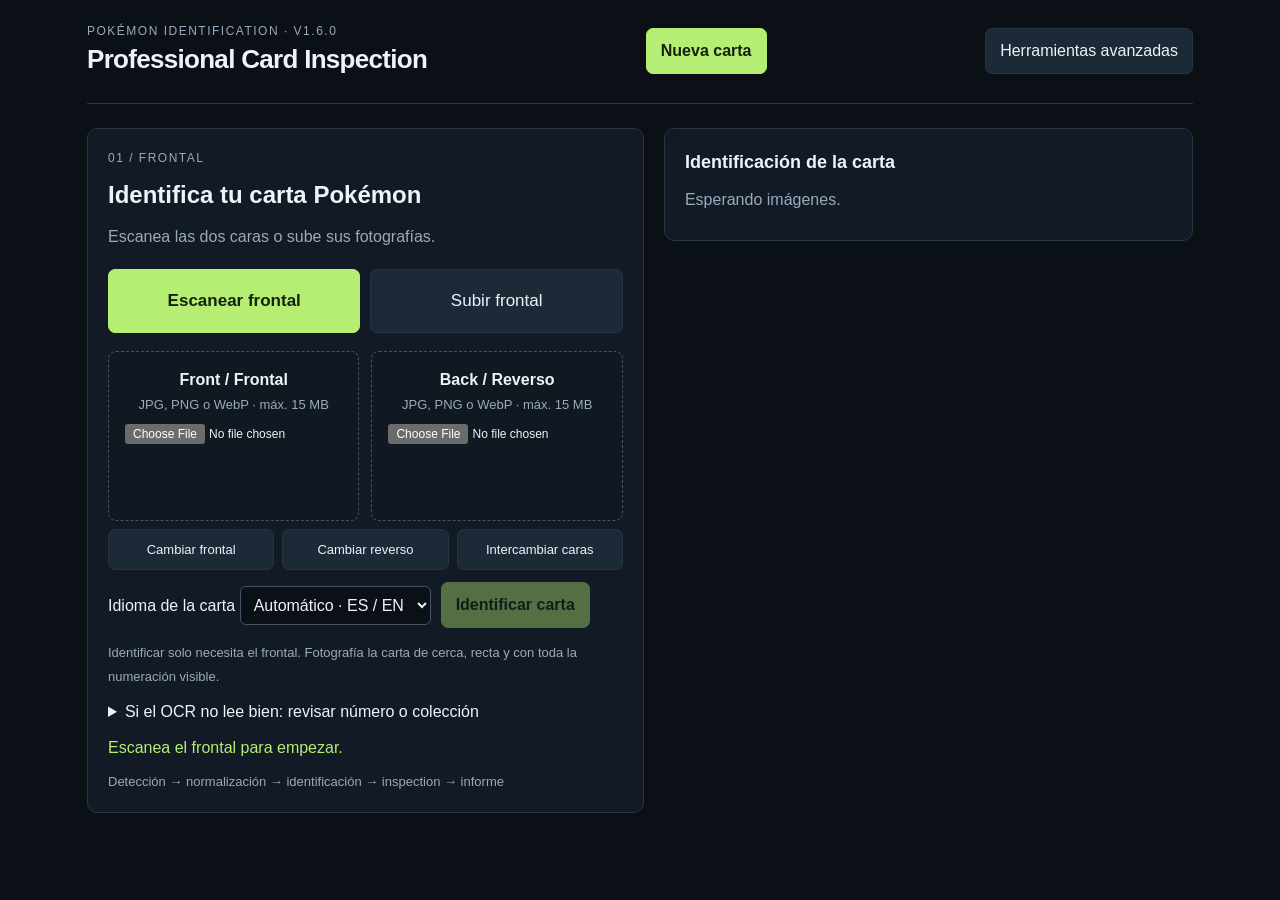
==== commit 83c5d6ed: "Add files via upload" ====
--- a/index.html
+++ b/index.html
@@ -5,7 +5,7 @@
 :root{color-scheme:dark;--bg:#0b1016;--panel:#121b25;--line:#273442;--muted:#99aabd;--ink:#edf3f8;--accent:#b5ee72;--blue:#79caff;--warn:#ffc17c}*{box-sizing:border-box}body{margin:0;font:16px/1.5 Inter,Segoe UI,Arial,sans-serif;background:var(--bg);color:var(--ink)}button,input,select{font:inherit}button{cursor:pointer;background:#1c2936;color:var(--ink);border:1px solid var(--line);border-radius:7px;padding:10px 14px}button:hover{border-color:var(--accent)}button:disabled{opacity:.4;cursor:not-allowed}button.primary{background:var(--accent);color:#14220c;font-weight:700;border-color:var(--accent)}button.active{background:#284333;color:var(--accent)}a{color:var(--accent)}aside{position:fixed;inset:0 auto 0 0;width:224px;padding:28px 20px;background:#0f1720;border-right:1px solid var(--line);display:flex;flex-direction:column;gap:28px}.brand{font-weight:750;letter-spacing:2px;font-size:26px}.brand span{color:var(--accent)}.brand small{display:block;font-size:12px;letter-spacing:1px;color:var(--muted);font-weight:400}nav{display:grid;gap:8px}nav button{text-align:left;border:0;background:transparent;color:var(--muted)}aside footer{margin-top:auto;color:var(--muted);font-size:12px}.badge{display:inline-block;border:1px solid #405a35;background:#233020;color:var(--accent);padding:4px 9px;border-radius:5px;font-size:12px;letter-spacing:.5px}.badge.amber{color:var(--warn);background:#36291c;border-color:#644729}main{margin-left:224px;padding:26px 34px;max-width:1800px}header,.row{display:flex;align-items:center;justify-content:space-between;gap:12px;flex-wrap:wrap}header{padding-bottom:24px;border-bottom:1px solid var(--line)}h1{font-size:26px;letter-spacing:-.7px;margin:0}h2{font-size:18px;margin:0 0 12px}h3{font-size:15px;margin:0 0 8px}p{margin:8px 0}small,.muted{color:var(--muted)}small{font-size:13px}.eyebrow{color:var(--muted);font-size:12px;letter-spacing:1.5px;text-transform:uppercase}.flow{display:grid;grid-template-columns:repeat(5,1fr);gap:8px;margin:24px 0}.step{border-top:2px solid var(--line);padding-top:9px;font-size:13px;color:var(--muted)}.step.active{border-color:var(--accent);color:var(--accent)}.workspace{display:grid;grid-template-columns:minmax(0,1fr) 350px;gap:20px}.panel{background:var(--panel);border:1px solid var(--line);border-radius:10px;padding:20px;margin-bottom:18px}.uploads{display:grid;grid-template-columns:1fr 1fr;gap:12px}.drop{border:1px dashed #435566;background:#101821;border-radius:8px;padding:16px;display:flex;align-items:center;gap:14px;cursor:pointer;min-height:112px}.drop:hover,.drop.drag{border-color:var(--accent);background:#1b2a25}.drop img{width:48px;height:68px;object-fit:contain}.upload-icon{font-size:26px;color:var(--accent)}.drop input{width:100%;font-size:12px;margin-top:8px}.drop span{display:block}.toolbar{display:flex;gap:6px;align-items:center;flex-wrap:wrap;margin:14px 0}.toolbar button{padding:6px 10px;font-size:14px}.stage{height:480px;overflow:hidden;position:relative;background-color:#0a1119;background-image:radial-gradient(#283543 1px,transparent 1px);background-size:20px 20px;border:1px solid var(--line);border-radius:8px;display:flex;align-items:center;justify-content:center;touch-action:none;cursor:grab}.stage:active{cursor:grabbing}.empty{text-align:center;color:var(--muted);padding:30px}.empty b{font-size:22px;color:var(--ink)}#plane{position:relative;flex-shrink:0;transform-origin:center}#cardImage{display:block;width:100%;height:100%;object-fit:fill;user-select:none;pointer-events:none}.overlay{position:absolute;inset:0;pointer-events:none}.guide{position:absolute;inset:5%;border:1px solid var(--blue)}.guide:before,.guide:after{content:'';position:absolute;background:#79caff88}.guide:before{left:50%;top:0;width:1px;height:100%}.guide:after{top:50%;left:0;height:1px;width:100%}.detect{position:absolute;inset:4%;border:2px dashed var(--accent)}.mark{position:absolute;width:26px;height:26px;border-radius:50%;background:#ffbe71;color:#201608;border:2px solid white;padding:0;font-size:12px;font-weight:bold;pointer-events:auto;transform:translate(-50%,-50%)}.mark.selected{box-shadow:0 0 0 7px #ffbe7138}.scan{position:absolute;left:0;right:0;height:2px;background:var(--accent);box-shadow:0 0 20px var(--accent);animation:scan 2s infinite}@keyframes scan{from{top:0}to{top:100%}}.toggles{display:flex;gap:12px;flex-wrap:wrap;font-size:13px;margin-top:12px}.toggles label{cursor:pointer}input[type=checkbox]{accent-color:var(--accent)}#status{margin:12px 0;color:var(--accent);min-height:24px}progress{width:100%;height:6px;accent-color:var(--accent)}.facts{display:grid;grid-template-columns:1fr 1fr;gap:12px;margin:16px 0}.facts small{display:block}.facts b{font-size:14px;font-weight:500}.confidence{font-size:13px;color:var(--accent)}.grade{font-size:70px;line-height:1.1;letter-spacing:-4px;color:var(--accent);font-weight:650}.grade small{font-size:20px;letter-spacing:0}.score{display:grid;grid-template-columns:95px 1fr 32px;align-items:center;gap:10px;font-size:14px;margin:14px 0}.bar{background:#293544;height:5px;border-radius:4px}.bar i{display:block;height:100%;background:var(--accent);border-radius:4px}.defect{display:block;text-align:left;width:100%;margin:8px 0;padding:12px}.defect small{display:block}.defect.selected{border-color:var(--warn)}.notice{padding:12px;border-left:2px solid var(--warn);background:#261f18;color:#e6c6a0;font-size:13px;margin:12px 0}.stats{display:grid;grid-template-columns:repeat(4,1fr);gap:14px;margin:22px 0}.stats strong{font-size:32px;display:block}.tablewrap{overflow:auto}table{width:100%;border-collapse:collapse;text-align:left;font-size:14px}th,td{padding:14px 10px;border-bottom:1px solid var(--line)}th{font-weight:500;color:var(--muted)}.hidden,[hidden]{display:none!important}dialog{background:var(--panel);color:var(--ink);border:1px solid var(--line);border-radius:12px;max-width:650px;width:92%;max-height:90vh;padding:24px}dialog::backdrop{background:#000b}.formgrid{display:grid;grid-template-columns:1fr 1fr;gap:12px}.formgrid label{font-size:13px;color:var(--muted)}.formgrid input{display:block;width:100%;margin:5px 0;background:var(--bg);color:var(--ink);border:1px solid var(--line);border-radius:5px;padding:9px}#toast{position:fixed;bottom:20px;right:20px;max-width:400px;background:#283b2a;padding:14px 20px;border:1px solid var(--accent);z-index:10;border-radius:8px}.detail{font-size:14px;border-left:2px solid var(--warn);padding:10px 12px;background:#201e1c}.two{display:grid;grid-template-columns:1fr 1fr;gap:16px}@media(max-width:1150px){aside{width:185px;padding:22px 12px}main{margin-left:185px;padding:22px}.workspace{grid-template-columns:minmax(0,1fr) 300px}.uploads{grid-template-columns:1fr}}@media(max-width:850px){aside{position:static;width:auto;display:block;padding:14px}aside .brand{font-size:20px}aside footer{display:none}nav{display:flex;overflow:auto;margin-top:12px}nav button{white-space:nowrap}main{margin:0;padding:16px}.workspace{grid-template-columns:1fr}.uploads{grid-template-columns:1fr 1fr}.stats{grid-template-columns:1fr 1fr}.stage{height:420px}}@media(max-width:480px){.uploads,.two,.formgrid{grid-template-columns:1fr}.flow{gap:5px}.step{font-size:11px}.panel{padding:14px}.stage{height:370px}}@media(prefers-reduced-motion:reduce){.scan{animation:none}}@media print{body{background:white;color:black}aside,header,.flow,#inspection,#dashboard,#history,#database,#settings,.noprint,#toast{display:none!important}main{margin:0;padding:0}#reports{display:block!important}.panel{background:white;border-color:#ccc;color:black;break-inside:avoid}.muted,small{color:#555}.grade{color:#222}.badge{color:black;background:white}.two{grid-template-columns:1fr 1fr}}
 </style></head><body>
 <aside><div class="brand">PCI<span> /</span><small>PROFESSIONAL CARD<br>INSPECTION</small></div><button class="primary" id="newSide">＋ New Inspection</button><nav aria-label="Navegación principal"><button data-page="inspection" class="active">⌖ Inspection workspace</button><button data-page="dashboard">▦ Dashboard</button><button data-page="history">▤ Inspections</button><button data-page="database">▧ Card Database</button><button data-page="reports">▥ Reports</button><button data-page="settings">⚙ Settings</button></nav><footer><span class="badge amber">OCR + CATALOG</span><p>Version 1.2.0<br>Internal PCI standard</p></footer></aside>
-<main><header><div><div class="eyebrow">Professional Card Inspection / Live Card Detection · v1.5.0</div><h1 id="pageTitle">Inspection workspace</h1></div><div class="row"><span class="badge amber">Grading simulado</span><button class="primary" id="newTop">＋ New Inspection</button></div></header>
+<main><header><div><div class="eyebrow">Professional Card Inspection / Live Card Detection · v1.6.0</div><h1 id="pageTitle">Inspection workspace</h1></div><div class="row"><span class="badge amber">Grading simulado</span><button class="primary" id="newTop">＋ New Inspection</button></div></header>
 <section id="inspection"><div class="flow" aria-label="Progreso"><div class="step active">01 / UPLOAD</div><div class="step">02 / DETECT</div><div class="step">03 / IDENTIFY</div><div class="step">04 / INSPECT</div><div class="step">05 / GRADE</div></div>
 <div class="workspace"><div><div class="panel"><div class="row"><h2>01 — Imágenes de la carta</h2><button id="demo">Cargar ejemplo</button></div><div class="uploads"><label class="drop" data-side="front"><span class="upload-icon">＋</span><img id="previewfront" hidden alt="Miniatura frontal"><div><strong>Front / Frontal</strong><span><small id="metafront">JPG, PNG o WebP · máx. 15 MB</small></span><input id="uploadfront" type="file" accept="image/jpeg,image/png,image/webp" aria-label="Subir frontal"></div></label><label class="drop" data-side="back"><span class="upload-icon">＋</span><img id="previewback" hidden alt="Miniatura reverso"><div><strong>Back / Reverso</strong><span><small id="metaback">JPG, PNG o WebP · máx. 15 MB</small></span><input id="uploadback" type="file" accept="image/jpeg,image/png,image/webp" aria-label="Subir reverso"></div></label></div><div class="recognition-controls"><label>Idioma de la carta <select id="ocrLang"><option value="es">Español</option><option value="en">English</option><option value="fr">Français</option><option value="de">Deutsch</option><option value="it">Italiano</option><option value="pt">Português</option><option value="ja">日本語</option></select></label><button id="rotateFront">Girar frontal 90°</button><button id="identifyOnly" class="primary" disabled>Identificar Pokémon</button></div><small>Identificar solo necesita el frontal. Fotografía la carta de cerca, recta y con toda la numeración visible.</small><details style="margin-top:12px"><summary>Si el OCR no lee bien: revisar número o colección</summary><div class="formgrid"><label>Número impreso<input id="hintNumber" placeholder="025/165, TG01/TG30 o SWSH020"></label><label>Nombre (opcional)<input id="hintName" placeholder="Pikachu"></label><label>Colección (opcional)<input id="hintSet" placeholder="Nombre de colección o ID TCGdex"></label></div><button id="searchIdentity">Buscar con estos datos</button><small> Estos campos solo se usan al pulsar buscar; quedan registrados como introducidos manualmente.</small></details><div class="row" style="margin-top:16px"><small>Incluye las cuatro esquinas y evita reflejos.</small><button class="primary" id="analyze" disabled>Analyze Card →</button></div><div id="status" role="status" aria-live="polite">Sube ambas caras o carga el ejemplo para comenzar.</div><progress id="progress" max="11" value="0" aria-label="Progreso del análisis"></progress><div id="pipeline" class="muted" style="font-size:13px;margin-top:8px">Detección → normalización → identificación → inspección → informe</div></div>
 <div class="panel"><div class="row"><h2>Inspection viewer</h2><small id="viewLabel">FRONT · Original</small></div><div class="toolbar"><button id="frontBtn" class="active">Front</button><button id="backBtn">Back</button><button id="zoomOut" aria-label="Reducir zoom">−</button><span id="zoomLabel">100%</span><button id="zoomIn" aria-label="Aumentar zoom">＋</button><button id="fit">Fit to screen</button></div><div class="stage" id="stage"><div class="empty" id="empty"><b>Tu próxima inspección empieza aquí.</b><p>Carga el frontal y el reverso de una carta.</p><small>Fotos locales · OCR local · Catálogo online</small></div><div id="plane" hidden><img id="cardImage" alt="Carta en inspección" draggable="false"><div class="overlay" id="overlay"></div><div class="scan" id="scan" hidden></div></div></div><div class="toggles"><label><input type="checkbox" id="showDefects" checked> Defects</label><label><input type="checkbox" id="showGuides" checked> Guides</label><label><input type="checkbox" id="showCentering"> Centering</label><label><input type="checkbox" id="showCorners" checked> Corners</label><label><input type="checkbox" id="showEdges" checked> Edges</label><label><input type="checkbox" id="showSurface" checked> Surface</label></div><small>Arrastra para desplazar · Selecciona un marcador para explorar el defecto.</small><div id="detail" style="margin-top:14px"></div></div><div class="panel" id="diagnostics"><h2>Detection & image quality</h2><p class="muted">Los resultados aparecerán durante el análisis.</p></div></div>
@@ -14,7 +14,7 @@
 <section id="history" hidden style="margin-top:24px"><div class="panel"><h2>Inspections</h2><p class="muted">Historial de esta sesión y ejemplos. Las imágenes no se guardan al cerrar el archivo.</p><div id="historyTable"></div></div></section>
 <section id="database" hidden style="margin-top:24px"><div class="panel"><h2>Card Database</h2><span class="badge">TCGdex · Catálogo de referencia</span><p class="muted">Índice de cartas del idioma elegido, con imágenes de referencia bajo demanda. Cobertura limitada a los registros e imágenes disponibles en TCGdex; no garantiza todas las ediciones o variantes existentes.</p><div class="toolbar"><button id="syncCatalog">Cargar / actualizar catálogo</button><input id="dbQuery" aria-label="Buscar en catálogo" placeholder="Nombre, número o ID"><button id="dbSearch">Buscar</button></div><p id="dbStatus" role="status">El catálogo se carga al identificar o al pulsar actualizar.</p><p><small>Fuente: <a href="https://tcgdex.dev" target="_blank" rel="noopener">TCGdex</a>. Pokémon y las ilustraciones pertenecen a sus respectivos titulares.</small></p><div id="dbTable"></div></div></section>
 <section id="reports" hidden style="margin-top:24px"><div id="reportContent" class="panel"><h2>Inspection report</h2><p class="muted">Completa una inspección o abre un ejemplo del historial.</p></div></section>
-<section id="settings" hidden style="margin-top:24px"><div class="panel"><h2>Analysis settings · v1.5.0</h2><p><b>Novedad:</b> cámara local con detección geométrica, autocaptura estable, recorte por perspectiva y guardado en este navegador. El detector está incluido en este HTML y funciona sin descargar librerías. OCR y catálogo siguen necesitando internet.</p><p><b>Para probar:</b> Cámara · detectar frontal → permitir cámara → mantener una carta estable → captura automática → comprobar original y recorte → identificación OCR. Si no llega a capturar, pulsa «Tomar foto ahora»; se conserva la fotografía completa cuando no hay contorno confirmado.</p><p><b>Limitación:</b> el detector local reconoce geometría rectangular, no verifica que el objeto sea una carta Pokémon. No recupera detalles que no estén en la foto. Brillos, fundas, fondos rectangulares y desenfoque intenso pueden provocar fallos.</p><details><summary>Abrir esta versión en el teléfono / GitHub Pages</summary><p>Guarda el archivo como <b>index.html</b> en la carpeta publicada por GitHub Pages. En el repositorio abre Settings → Pages, selecciona la rama y carpeta correctas, y espera a que finalice el despliegue en Actions.</p><p>Abre la URL de <b>Visit site</b> en Safari o Chrome. La vista del archivo en github.com no ejecuta la aplicación. Comprueba que aparece v1.5.0; si ves una versión antigua, recarga la página o prueba una pestaña privada.</p><p><a href="https://docs.github.com/en/pages/getting-started-with-github-pages/creating-a-github-pages-site" target="_blank" rel="noopener">Instrucciones oficiales de GitHub Pages</a></p></details><p><b>Estándar activo:</b> PCI Prototype v1 · Escala 1.0–10.0</p><p><b>Identificación:</b> Tesseract.js 6 · OCR local + catálogo TCGdex por idioma. Requiere internet para descargar el motor, idiomas, catálogo e imágenes de referencia. Las fotos no se suben a TCGdex.</p><p><b>Grading:</b> sigue simulado. La coincidencia OCR no es una verificación de autenticidad ni de variante.</p><p class="muted">Las confianzas son valores de demostración, no probabilidades calibradas. La calificación no equivale a una certificación PSA, BGS o SGC.</p><h3 style="margin-top:24px">Módulos preparados para futuras fases</h3><p class="muted">ComputerVisionEngine → RecognitionEngine → QualityEngine → DefectEngine → GradingEngine → ReportingEngine</p><p class="muted">Los adaptadores intercambian imágenes, coordenadas normalizadas, evidencia, confianza y resultados versionados. Persistencia actual: solo memoria de sesión.</p></div></section>
+<section id="settings" hidden style="margin-top:24px"><div class="panel"><h2>Analysis settings · v1.6.0</h2><p><b>Novedad:</b> cámara local con detección geométrica, autocaptura estable, recorte por perspectiva y guardado en este navegador. El detector está incluido en este HTML y funciona sin descargar librerías. OCR y catálogo siguen necesitando internet.</p><p><b>Para probar:</b> Cámara · detectar frontal → permitir cámara → mantener una carta estable → captura automática → comprobar original y recorte → identificación OCR. Si no llega a capturar, pulsa «Tomar foto ahora»; se conserva la fotografía completa cuando no hay contorno confirmado.</p><p><b>Limitación:</b> el detector local reconoce geometría rectangular, no verifica que el objeto sea una carta Pokémon. No recupera detalles que no estén en la foto. Brillos, fundas, fondos rectangulares y desenfoque intenso pueden provocar fallos.</p><details><summary>Abrir esta versión en el teléfono / GitHub Pages</summary><p>Guarda el archivo como <b>index.html</b> en la carpeta publicada por GitHub Pages. En el repositorio abre Settings → Pages, selecciona la rama y carpeta correctas, y espera a que finalice el despliegue en Actions.</p><p>Abre la URL de <b>Visit site</b> en Safari o Chrome. La vista del archivo en github.com no ejecuta la aplicación. Comprueba que aparece v1.6.0; si ves una versión antigua, recarga la página o prueba una pestaña privada.</p><p><a href="https://docs.github.com/en/pages/getting-started-with-github-pages/creating-a-github-pages-site" target="_blank" rel="noopener">Instrucciones oficiales de GitHub Pages</a></p></details><p><b>Estándar activo:</b> PCI Prototype v1 · Escala 1.0–10.0</p><p><b>Identificación:</b> Tesseract.js 6 · OCR local + catálogo TCGdex por idioma. Requiere internet para descargar el motor, idiomas, catálogo e imágenes de referencia. Las fotos no se suben a TCGdex.</p><p><b>Grading:</b> sigue simulado. La coincidencia OCR no es una verificación de autenticidad ni de variante.</p><p class="muted">Las confianzas son valores de demostración, no probabilidades calibradas. La calificación no equivale a una certificación PSA, BGS o SGC.</p><h3 style="margin-top:24px">Módulos preparados para futuras fases</h3><p class="muted">ComputerVisionEngine → RecognitionEngine → QualityEngine → DefectEngine → GradingEngine → ReportingEngine</p><p class="muted">Los adaptadores intercambian imágenes, coordenadas normalizadas, evidencia, confianza y resultados versionados. Persistencia actual: solo memoria de sesión.</p></div></section>
 </main><dialog id="editDialog"><form id="editForm"><div class="row"><h2>Correct Identification</h2><button type="button" id="closeEdit" aria-label="Cerrar">✕</button></div><p class="muted">Corrige los datos antes de continuar. Tu edición quedará marcada como manual.</p><div class="formgrid" id="editFields"></div><div class="row" style="margin-top:20px"><small>No modifica puntuaciones.</small><button class="primary" type="submit">Guardar corrección</button></div></form></dialog><div id="toast" role="status" hidden></div>
 <script>
 'use strict';
@@ -92,7 +92,7 @@
 function renderCatalogPage(){const from=dbPage*30,items=dbVisible.slice(from,from+30);$('dbTable').innerHTML=`<p>${dbVisible.length} resultados · página ${dbPage+1}</p><div class="candidates">${items.map(c=>candidateMarkup(c,0,false)).join('')}</div><div class="toolbar"><button id="dbPrev" ${dbPage===0?'disabled':''}>Anterior</button><button id="dbNext" ${from+30>=dbVisible.length?'disabled':''}>Siguiente</button></div>`;bindImageErrors($('dbTable'));$('dbPrev').onclick=()=>{dbPage--;renderCatalogPage()};$('dbNext').onclick=()=>{dbPage++;renderCatalogPage()}}
 async function browseCatalog(force=false){if(dbBusy)return;dbBusy=true;$('syncCatalog').disabled=$('dbSearch').disabled=true;$('dbStatus').textContent='Cargando catálogo del idioma seleccionado…';try{const data=await PokemonDatabase.catalog($('ocrLang').value==='auto'?'es':$('ocrLang').value,force),q=normalizedText($('dbQuery').value);dbVisible=data.cards.filter(c=>!q||normalizedText(c.name+' '+c.id+' '+c.localId).includes(q));dbPage=0;renderCatalogPage()}catch(e){$('dbStatus').textContent=e.message}finally{dbBusy=false;$('syncCatalog').disabled=$('dbSearch').disabled=false}}
 async function rotateFront(){if(state.busy||!state.images.front)return;const original=state.images.front,token=++loadTokens.front;try{const img=new Image();await new Promise((res,rej)=>{img.onload=res;img.onerror=rej;img.src=original.src});if(token!==loadTokens.front||state.busy)return;const canvas=document.createElement('canvas');canvas.width=img.height;canvas.height=img.width;const ctx=canvas.getContext('2d');ctx.translate(canvas.width,0);ctx.rotate(Math.PI/2);ctx.drawImage(img,0,0);resetResults();state.images.front={...original,src:canvas.toDataURL('image/jpeg',.95),width:canvas.width,height:canvas.height};setPreview('front');side='front';view();ready()}catch{toast('No se pudo girar la imagen.')}}
-function initPokemonUI(){$('identifyOnly').onclick=()=>identifyFlow(false);$('searchIdentity').onclick=()=>identifyFlow(false,true);$('rotateFront').onclick=rotateFront;$('syncCatalog').onclick=()=>browseCatalog(true);$('dbSearch').onclick=()=>browseCatalog();$('dbQuery').onkeydown=e=>{if(e.key==='Enter')browseCatalog()};$('dbTable').innerHTML='<p class="muted">El catálogo se descargará del proveedor, no está incluido dentro del HTML.</p>';$('ocrLang').onchange=()=>{resetResults();state.recognitionError=null;ready();$('dbTable').innerHTML='<p class="muted">Idioma cambiado. Pulsa cargar catálogo.</p>';$('dbStatus').textContent='Idioma elegido: '+$('ocrLang').value};if(location.protocol==='file:')$('pipeline').textContent='Para móvil y OCR usa la URL HTTPS de GitHub Pages. Abrir el archivo desde una app de archivos puede restringir JavaScript.';document.querySelector('aside footer').innerHTML='<span class="badge">v1.5.0 · POKÉMON OCR</span><p>Catálogo TCGdex<br>Grading simulado</p>'}
+function initPokemonUI(){$('identifyOnly').onclick=()=>identifyFlow(false);$('searchIdentity').onclick=()=>identifyFlow(false,true);$('rotateFront').onclick=rotateFront;$('syncCatalog').onclick=()=>browseCatalog(true);$('dbSearch').onclick=()=>browseCatalog();$('dbQuery').onkeydown=e=>{if(e.key==='Enter')browseCatalog()};$('dbTable').innerHTML='<p class="muted">El catálogo se descargará del proveedor, no está incluido dentro del HTML.</p>';$('ocrLang').onchange=()=>{resetResults();state.recognitionError=null;ready();$('dbTable').innerHTML='<p class="muted">Idioma cambiado. Pulsa cargar catálogo.</p>';$('dbStatus').textContent='Idioma elegido: '+$('ocrLang').value};if(location.protocol==='file:')$('pipeline').textContent='Para móvil y OCR usa la URL HTTPS de GitHub Pages. Abrir el archivo desde una app de archivos puede restringir JavaScript.';document.querySelector('aside footer').innerHTML='<span class="badge">v1.6.0 · POKÉMON OCR</span><p>Catálogo TCGdex<br>Grading simulado</p>'}
 
 // UI controller: photos stay local, catalog references fetched from TCGdex.
 document.querySelectorAll('[data-page]').forEach(b=>b.onclick=()=>page(b.dataset.page));['newSide','newTop','dashNew'].forEach(id=>$(id).onclick=()=>{if(state&&(state.busy||Object.keys(state.images).length)&&!window.confirm('¿Iniciar una nueva inspección? Se descartará la mesa actual; los informes completados permanecerán en esta sesión.'))return;newInspection()});['front','back'].forEach(s=>{$('upload'+s).onchange=e=>loadFile(e.target.files[0],s);const drop=document.querySelector(`[data-side="${s}"]`);drop.ondragover=e=>{e.preventDefault();if(!state.busy)drop.classList.add('drag')};drop.ondragleave=()=>drop.classList.remove('drag');drop.ondrop=e=>{e.preventDefault();drop.classList.remove('drag');loadFile(e.dataTransfer.files[0],s)}});$('demo').onclick=demo;$('analyze').onclick=analyze;$('frontBtn').onclick=()=>{side='front';view()};$('backBtn').onclick=()=>{side='back';view()};$('zoomIn').onclick=()=>{zoom=Math.min(4,zoom+.25);transform()};$('zoomOut').onclick=()=>{zoom=Math.max(.5,zoom-.25);transform()};$('fit').onclick=fit;['showDefects','showGuides','showCentering','showCorners','showEdges','showSurface'].forEach(id=>$(id).onchange=draw);let drag=null;$('stage').onpointerdown=e=>{if(e.target.closest('button'))return;drag={x:e.clientX-pan.x,y:e.clientY-pan.y};$('stage').setPointerCapture(e.pointerId)};$('stage').onpointermove=e=>{if(drag){pan={x:e.clientX-drag.x,y:e.clientY-drag.y};transform()}};$('stage').onpointerup=$('stage').onpointercancel=()=>drag=null;window.addEventListener('resize',fit);$('closeEdit').onclick=()=>$('editDialog').close();$('editForm').onsubmit=e=>{e.preventDefault();const data=new FormData(e.target);if(!String(data.get('name')).trim()){toast('Introduce un nombre para la carta.');return}Object.keys(fields).forEach(k=>state.identification.card[k]=String(data.get(k)||'').trim());state.identification.status='manual';if(state.identification.simulated===false){delete state.identification.card.referenceId;delete state.identification.card.referenceImage;for(const key of ['printedNumber','setId','illustrator','hp','attacks','referenceLanguage','variantOptions'])delete state.identification.card[key];state.identification.card.source='manual';state.identification.confidence=null} $('editDialog').close();renderIdentity()};
@@ -126,32 +126,61 @@
 const rival=candidates.find(c=>c.score>best.score-.045&&c.area>best.area*.7&&distance({x:c.q.reduce((s,p)=>s+p.x,0)/4,y:c.q.reduce((s,p)=>s+p.y,0)/4},{x:q.reduce((s,p)=>s+p.x,0)/4,y:q.reduce((s,p)=>s+p.y,0)/4})>Math.min(w,h)*.22);let total=0,sum=0,white=0,black=0,lapSum=0,lapSq=0;for(let y=3;y<h-3;y+=2)for(let x=3;x<w-3;x+=2){if(!inside(q,x,y))continue;let i=y*w+x,g=luminance[i],lap=luminance[i-1]+luminance[i+1]+luminance[i-w]+luminance[i+w]-4*g;sum+=g;white+=g>248?1:0;black+=g<12?1:0;lapSum+=lap;lapSq+=lap*lap;total++}total=Math.max(1,total);const quality={brightness:sum/total,clippedHighlights:white/total,clippedShadows:black/total,sharpness:Math.max(0,lapSq/total-(lapSum/total)**2),contrast:hi-lo};return{found:true,corners:q.map(p=>({x:p.x/w,y:p.y/h})),score:best.score,edgeSupport:best.edge,area:best.area,ratio:best.ratio,ambiguous:!!rival,quality,method:best.proposal==='region'?'threshold-region-hull-v2':'thin-edge-diverse-hough-v2',simulated:false}}
 function solve(A,b){const n=b.length;for(let i=0;i<n;i++){let pivot=i;for(let j=i+1;j<n;j++)if(Math.abs(A[j][i])>Math.abs(A[pivot][i]))pivot=j;if(Math.abs(A[pivot][i])<1e-10)throw Error('Esquinas degeneradas');[A[i],A[pivot]]=[A[pivot],A[i]];[b[i],b[pivot]]=[b[pivot],b[i]];const f=A[i][i];for(let k=i;k<n;k++)A[i][k]/=f;b[i]/=f;for(let j=0;j<n;j++){if(j===i)continue;const v=A[j][i];for(let k=i;k<n;k++)A[j][k]-=v*A[i][k];b[j]-=v*b[i]}}return b}
 function homography(q){const uv=[[0,0],[1,0],[1,1],[0,1]],A=[],b=[];for(let i=0;i<4;i++){const[u,v]=uv[i],{x,y}=q[i];A.push([u,v,1,0,0,0,-u*x,-v*x]);b.push(x);A.push([0,0,0,u,v,1,-u*y,-v*y]);b.push(y)}return solve(A,b)}
-function warp(data,w,h,corners){const q=corners.map(p=>({x:p.x*(w-1),y:p.y*(h-1)})),ow=Math.max(32,Math.min(1000,Math.round((distance(q[0],q[1])+distance(q[2],q[3]))/2))),oh=Math.max(45,Math.min(1400,Math.round((distance(q[1],q[2])+distance(q[3],q[0]))/2))),H=homography(q),out=new Uint8ClampedArray(ow*oh*4);for(let y=0;y<oh;y++)for(let x=0;x<ow;x++){const u=x/(ow-1),v=y/(oh-1),z=H[6]*u+H[7]*v+1,sx=Math.min(w-1,Math.max(0,(H[0]*u+H[1]*v+H[2])/z)),sy=Math.min(h-1,Math.max(0,(H[3]*u+H[4]*v+H[5])/z)),ix=Math.floor(sx),iy=Math.floor(sy),fx=sx-ix,fy=sy-iy,k=(y*ow+x)*4;for(let c=0;c<3;c++){const a=data[(iy*w+ix)*4+c],b=data[(iy*w+Math.min(w-1,ix+1))*4+c],cc=data[(Math.min(h-1,iy+1)*w+ix)*4+c],d=data[(Math.min(h-1,iy+1)*w+Math.min(w-1,ix+1))*4+c];out[k+c]=a*(1-fx)*(1-fy)+b*fx*(1-fy)+cc*(1-fx)*fy+d*fx*fy}out[k+3]=255}return{data:out,width:ow,height:oh}}
-if(typeof self!=='undefined')self.onmessage=e=>{const{id,type,data,width,height,corners}=e.data;try{const result=type==='warp'?warp(data,width,height,corners):detect(data,width,height);self.postMessage({id,result},result.data?[result.data.buffer]:[])}catch(error){self.postMessage({id,error:error.message})}};
-if(typeof module!=='undefined')module.exports={detect,warp,homography,orderQuad,geometry};
+function warp(data,w,h,corners,maxLong=2400){const q=corners.map(p=>({x:p.x*(w-1),y:p.y*(h-1)})),nw=(distance(q[0],q[1])+distance(q[2],q[3]))/2,nh=(distance(q[1],q[2])+distance(q[3],q[0]))/2,scale=Math.min(1,maxLong/Math.max(nw,nh)),ow=Math.max(2,Math.round(nw*scale)),oh=Math.max(2,Math.round(nh*scale)),H=homography(q),out=new Uint8ClampedArray(ow*oh*4);for(let y=0;y<oh;y++)for(let x=0;x<ow;x++){const u=x/(ow-1),v=y/(oh-1),z=H[6]*u+H[7]*v+1,sx=Math.min(w-1,Math.max(0,(H[0]*u+H[1]*v+H[2])/z)),sy=Math.min(h-1,Math.max(0,(H[3]*u+H[4]*v+H[5])/z)),ix=Math.floor(sx),iy=Math.floor(sy),fx=sx-ix,fy=sy-iy,k=(y*ow+x)*4;for(let c=0;c<3;c++){const a=data[(iy*w+ix)*4+c],b=data[(iy*w+Math.min(w-1,ix+1))*4+c],cc=data[(Math.min(h-1,iy+1)*w+ix)*4+c],d=data[(Math.min(h-1,iy+1)*w+Math.min(w-1,ix+1))*4+c];out[k+c]=a*(1-fx)*(1-fy)+b*fx*(1-fy)+cc*(1-fx)*fy+d*fx*fy}out[k+3]=255}return{data:out,width:ow,height:oh}}
+// Quality is measured on the card interior, not on its outer contour/background.
+// Heuristic capture gate; these metrics do not certify OCR readability or grading.
+function assessCapture(data,w,h,corners){
+ const q=corners.map(p=>({x:p.x*w,y:p.y*h}));
+ const nativeWidth=(distance(q[0],q[1])+distance(q[2],q[3]))/2;
+ const nativeHeight=(distance(q[1],q[2])+distance(q[3],q[0]))/2;
+ const sample=warp(data,w,h,corners,600),sw=sample.width,sh=sample.height;
+ const gray=new Float32Array(sw*sh),smooth=new Float32Array(sw*sh);
+ for(let i=0;i<gray.length;i++)gray[i]=sample.data[i*4]*.299+sample.data[i*4+1]*.587+sample.data[i*4+2]*.114;
+ for(let y=1;y<sh-1;y++)for(let x=1;x<sw-1;x++){const i=y*sw+x;smooth[i]=(4*gray[i]+gray[i-1]+gray[i+1]+gray[i-sw]+gray[i+sw])/8}
+ function region(x0,y0,x1,y1){let n=0,lap=0,grad=0,sum=0,sq=0,dark=0;for(let y=Math.max(2,Math.floor(sh*y0));y<Math.min(sh-2,sh*y1);y++)for(let x=Math.max(2,Math.floor(sw*x0));x<Math.min(sw-2,sw*x1);x++){const i=y*sw+x,g=smooth[i],l=smooth[i-1]+smooth[i+1]+smooth[i-sw]+smooth[i+sw]-4*g,dx=(smooth[i+1]-smooth[i-1])/2,dy=(smooth[i+sw]-smooth[i-sw])/2;n++;sum+=g;sq+=g*g;lap+=l*l;grad+=dx*dx+dy*dy;dark+=g<16}n=Math.max(1,n);return{brightness:sum/n,contrast:Math.sqrt(Math.max(0,sq/n-(sum/n)**2)),detail:lap/n,edgeRatio:lap/Math.max(1,grad),darkFraction:dark/n}}
+ const whole=region(.08,.06,.92,.95),top=region(.08,.06,.92,.24),bottom=region(.06,.76,.94,.96);
+ let reason='ready',message='Detalle suficiente para intentar identificar.';
+ if(Math.min(nativeWidth,nativeHeight)<520){reason='size';message='Acerca la carta: el texto necesita más píxeles.'}
+ else if(whole.brightness<28||whole.darkFraction>.65){reason='light';message='Falta luz sobre la carta. Prueba encender la luz.'}
+ else if(whole.contrast<9){reason='contrast';message='No se distingue el diseño. Evita reflejos y ajusta el ángulo.'}
+ else if(whole.detail<10||whole.edgeRatio<.10){reason='focus';message='Contorno listo. Mantén quieta la cámara para enfocar.'}
+ else if((top.detail<5||top.edgeRatio<.065)&&(bottom.detail<5||bottom.edgeRatio<.065)){reason='text';message='El texto aún tiene poco detalle. Ajusta el enfoque o el ángulo.'}
+ const score=Math.log1p(whole.detail)+Math.log1p(Math.min(top.detail,bottom.detail))*.5+Math.min(1,Math.min(nativeWidth,nativeHeight)/1000);
+ return{ok:reason==='ready',reason,message,score,nativeWidth:Math.round(nativeWidth),nativeHeight:Math.round(nativeHeight),sampleWidth:sw,sampleHeight:sh,whole,top,bottom,version:'capture-quality-1',heuristic:true};
+}
+
+if(typeof self!=='undefined')self.onmessage=e=>{const{id,type,data,width,height,corners}=e.data;try{const result=type==='quality'?assessCapture(data,width,height,corners):type==='warp'?warp(data,width,height,corners):detect(data,width,height);self.postMessage({id,result},result.data?[result.data.buffer]:[])}catch(error){self.postMessage({id,error:error.message})}};
+if(typeof module!=='undefined')module.exports={assessCapture,detect,warp,homography,orderQuad,geometry};
 
 
 </script>
 <script>
 
-/* PCI Camera 1.5.0: local camera, worker detection, stable auto capture,
+/* PCI Camera 1.6.0: local camera, worker detection, stable auto capture,
    perspective correction, local persistence, then existing Pokémon OCR. */
 'use strict';
-const CaptureVersion='1.5.0';
+const CaptureVersion='1.6.0';
 const CaptureRules={evaluate(d,width,height){if(!d?.found)return{ok:false,message:d?.reason||'Coloca la carta completa dentro de la cámara.'};if(d.ambiguous)return{ok:false,message:'Acerca la cámara a una sola carta o toma la foto ahora.'};if(d.score<.70||d.edgeSupport<.56)return{ok:false,message:'Ajustando el contorno… Puedes tomar la foto ahora.'};const q=d.quality;const pixelWidth=Math.min(width,height)*Math.sqrt(d.area*.714);if(pixelWidth<140)return{ok:false,message:'Acerca un poco la carta.'};if(q.brightness<12||q.brightness>253)return{ok:false,message:'Ajusta la luz para poder ver el diseño.'};return{ok:true,message:'Carta localizada. Capturando…'}},similar(a,b){if(!a||!b)return false;const ds=a.map((p,i)=>Math.hypot(p.x-b[i].x,p.y-b[i].y));return Math.max(...ds)<.075&&ds.reduce((a,b)=>a+b,0)/4<.045},quality(d){return .6*d.score+.25*Math.min(1,Math.log1p(d.quality.sharpness)/7)+.15*(1-d.quality.clippedHighlights)}};
 class DetectionClient{constructor(){this.pending=new Map();this.next=0;this.workerURL=URL.createObjectURL(new Blob([document.getElementById('pci-worker-source').textContent],{type:'text/javascript'}));this.worker=new Worker(this.workerURL);this.worker.onmessage=({data})=>{const task=this.pending.get(data.id);if(!task)return;clearTimeout(task.timer);this.pending.delete(data.id);data.error?task.reject(new Error(data.error)):task.resolve(data.result)};this.worker.onerror=()=>this.close('No se pudo iniciar el detector local. Abre GitHub Pages en Safari o Chrome actualizado.')}run(type,canvas,corners){return new Promise((resolve,reject)=>{const id=++this.next;try{const data=canvas.getContext('2d',{willReadFrequently:true}).getImageData(0,0,canvas.width,canvas.height);const timer=setTimeout(()=>{this.pending.delete(id);reject(new Error('El detector tardó demasiado. Reintenta con una imagen más pequeña.'))},20000);this.pending.set(id,{resolve,reject,timer});this.worker.postMessage({id,type,width:canvas.width,height:canvas.height,data:data.data,corners},[data.data.buffer])}catch(e){reject(e)}})}close(message='Detección cancelada'){this.worker.terminate();URL.revokeObjectURL(this.workerURL);for(const task of this.pending.values()){clearTimeout(task.timer);task.reject(new Error(message))}this.pending.clear()}}
-const CameraCapture={stream:null,client:null,active:false,opening:false,session:0,timer:null,best:null,last:null,stableSince:0,stableFrames:0,target:'front',capturing:false,torch:false,async start(target='front'){if(state.busy||this.opening||this.active||this.capturing)return;if(!window.isSecureContext||!navigator.mediaDevices?.getUserMedia){toast('La cámara necesita HTTPS. Abre la URL de GitHub Pages en Safari o Chrome.');return}this.target=target;this.opening=true;this.active=true;const session=++this.session;this.best=this.last=null;this.previous=this.anchor=null;this.stableSince=0;this.stableFrames=0;this.lastGood=0;this.startedAt=performance.now();$('captureSide').textContent=target==='front'?'Frontal':'Reverso';$('cameraStatus').textContent='Permite el acceso a la cámara para empezar.';$('cameraProgress').value=0;$('manualCapture').disabled=true;$('cameraDialog').showModal();try{let stream;try{stream=await navigator.mediaDevices.getUserMedia({audio:false,video:{facingMode:{ideal:'environment'},width:{ideal:1920},height:{ideal:1080},frameRate:{ideal:15,max:24}}})}catch(e){if(e.name!=='OverconstrainedError')throw e;stream=await navigator.mediaDevices.getUserMedia({audio:false,video:true})}if(session!==this.session){stream.getTracks().forEach(t=>t.stop());return}this.stream=stream;const video=$('cameraVideo');video.srcObject=stream;await video.play();if(session!==this.session)return;$('manualCapture').disabled=false;this.client=new DetectionClient();const track=stream.getVideoTracks()[0];track.addEventListener('ended',()=>{if(session===this.session){this.stop(false);$('cameraStatus').textContent='La cámara se ha desconectado. Cierra y vuelve a abrirla.'}});const caps=track.getCapabilities?.()||{};const advanced={};if(caps.focusMode?.includes('continuous'))advanced.focusMode='continuous';if(caps.exposureMode?.includes('continuous'))advanced.exposureMode='continuous';if(Object.keys(advanced).length)await track.applyConstraints({advanced:[advanced]}).catch(()=>{});if(session!==this.session)return;$('torchButton').hidden=!caps.torch;this.torch=false;$('torchButton').textContent='Encender luz';$('cameraStatus').textContent='Busca la carta con las cuatro esquinas visibles.';this.loop(session)}catch(e){if(session!==this.session)return;const messages={NotAllowedError:'Permiso de cámara denegado. Actívalo en los permisos del sitio y vuelve a intentar.',NotFoundError:'No se ha encontrado una cámara.',NotReadableError:'Otra aplicación está usando la cámara. Ciérrala y reintenta.'};this.stop(false);$('cameraStatus').textContent=messages[e.name]||e.message;$('cameraMetrics').textContent='Puedes cerrar esta ventana y subir una fotografía.'}finally{if(session===this.session)this.opening=false}},stop(close=true){this.session++;this.active=false;this.opening=false;clearTimeout(this.timer);this.stream?.getTracks().forEach(t=>t.stop());this.stream=null;$('cameraVideo').srcObject=null;this.client?.close();this.client=null;this.best=null;this.last=null;this.stableFrames=0;this.stableSince=0;if(close&&$('cameraDialog').open)$('cameraDialog').close()},async loop(session){if(!this.active||session!==this.session||this.capturing)return;const video=$('cameraVideo');if(!video.videoWidth){this.timer=setTimeout(()=>this.loop(session),200);return}const started=performance.now();try{const full=makeCanvas(video.videoWidth,video.videoHeight,1600);full.getContext('2d').drawImage(video,0,0,full.width,full.height);const small=makeCanvas(full.width,full.height,420);small.getContext('2d').drawImage(full,0,0,small.width,small.height);const result=await this.client.run('detect',small);if(session!==this.session||this.capturing)return;this.last={canvas:full,result,at:performance.now()};const gate=CaptureRules.evaluate(result,full.width,full.height);this.paint(result,small.width,small.height,gate.ok);$('manualCapture').disabled=false;$('cameraStatus').textContent=gate.message;const q=result.quality;$('cameraMetrics').textContent=result.found?`Contorno: índice ${result.score.toFixed(2)}/1 · luz ${Math.round(q.brightness)}/255 · detalle ${Math.round(q.sharpness)} · ${Math.round(performance.now()-started)} ms`:(performance.now()-this.startedAt>8000?'No hace falta esperar: pulsa «Tomar foto ahora».':'Mantén la carta completa y ocupa buena parte de la imagen.');if(gate.ok){if(!CaptureRules.similar(this.previous,result.corners)||performance.now()-this.lastGood>1200){this.anchor=result.corners;this.stableSince=performance.now();this.stableFrames=0;this.best=null}this.stableFrames++;this.lastGood=performance.now();this.previous=result.corners;const value=CaptureRules.quality(result);if(!this.best||value>this.best.value)this.best={canvas:full,result,value};const elapsed=performance.now()-this.stableSince;$('cameraProgress').value=Math.min(1,Math.min(elapsed/550,this.stableFrames/3));if(elapsed>=550&&this.stableFrames>=3){await this.capture(false);return}}else if(performance.now()-this.lastGood>900){this.previous=this.anchor=null;this.stableFrames=0;this.stableSince=0;this.best=null;$('cameraProgress').value=0}this.timer=setTimeout(()=>this.loop(session),Math.max(35,140-(performance.now()-started)))}catch(e){if(session!==this.session)return;this.stop(false);$('cameraStatus').textContent=e.message}},paint(result,w,h,good){const c=$('cameraOverlay');c.width=w;c.height=h;$('cameraView').style.aspectRatio=w+'/'+h;$('cameraView').style.width=Math.max(140,Math.min($('cameraDialog').clientWidth-38,window.innerHeight*.56*w/h))+'px';const ctx=c.getContext('2d');ctx.clearRect(0,0,w,h);if(!result.found){const gh=h*.78,gw=Math.min(w*.78,gh*.714);ctx.strokeStyle='#ffffff88';ctx.lineWidth=2;ctx.setLineDash([8,8]);ctx.strokeRect((w-gw)/2,(h-gh)/2,gw,gh);ctx.setLineDash([]);return}ctx.strokeStyle=good?'#b5ee72':'#ffc17c';ctx.fillStyle=good?'#b5ee7218':'#ffc17c18';ctx.lineWidth=3;ctx.beginPath();result.corners.forEach((p,i)=>i?ctx.lineTo(p.x*w,p.y*h):ctx.moveTo(p.x*w,p.y*h));ctx.closePath();ctx.fill();ctx.stroke();result.corners.forEach((p,i)=>{ctx.fillStyle='#b5ee72';ctx.beginPath();ctx.arc(p.x*w,p.y*h,5,0,Math.PI*2);ctx.fill();ctx.font='14px sans-serif';ctx.fillText(String(i+1),p.x*w+8,p.y*h-7)})},async capture(manual){if(this.capturing||!this.active)return;let chosen=manual?this.last:this.best;const video=$('cameraVideo');if(manual&&(!chosen||performance.now()-chosen.at>450)){if(!video.videoWidth)return;const canvas=makeCanvas(video.videoWidth,video.videoHeight,1600);canvas.getContext('2d').drawImage(video,0,0,canvas.width,canvas.height);chosen={canvas,result:{found:false,score:0,reason:'Fotografía manual; contorno pendiente de detectar.',quality:{}}}}if(!chosen||(!manual&&(!chosen.result.found||chosen.result.ambiguous)))return;this.capturing=true;const side=this.target,session=this.session;clearTimeout(this.timer);$('cameraStatus').textContent='Guardando fotografía…';$('manualCapture').disabled=true;try{const rectified=chosen.result.found&&!chosen.result.ambiguous;let cropped=chosen.canvas;if(rectified){const normalized=await this.client.run('warp',chosen.canvas,chosen.result.corners);if(session!==this.session)return;cropped=canvasFromPixels(normalized)}const payload=makeCapture(chosen.canvas,cropped,chosen.result,manual?(rectified?'camera-manual':'camera-manual-raw'):'camera-auto',side);payload.perspectiveCorrected=rectified;this.stop();await acceptCapture(payload,side,true)}catch(e){if(session===this.session){this.stop(false);$('cameraStatus').textContent=e.message}}finally{this.capturing=false}},async toggleTorch(){const track=this.stream?.getVideoTracks()[0];if(!track)return;try{await track.applyConstraints({advanced:[{torch:!this.torch}]});this.torch=!this.torch;$('torchButton').textContent=this.torch?'Apagar luz':'Encender luz'}catch{toast('Esta cámara no permite controlar la luz.')}}};
+const CameraCapture={stream:null,client:null,active:false,opening:false,session:0,timer:null,best:null,last:null,stableSince:0,stableFrames:0,target:'front',capturing:false,torch:false,async start(target='front'){if(state.busy||this.opening||this.active||this.capturing)return;if(!window.isSecureContext||!navigator.mediaDevices?.getUserMedia){toast('La cámara necesita HTTPS. Abre la URL de GitHub Pages en Safari o Chrome.');return}this.target=target;this.opening=true;this.active=true;const session=++this.session;this.best=this.last=null;this.previous=this.anchor=null;this.stableSince=0;this.stableFrames=0;this.lastGood=0;this.startedAt=performance.now();$('captureSide').textContent=target==='front'?'Frontal':'Reverso';$('cameraStatus').textContent='Permite el acceso a la cámara para empezar.';$('cameraProgress').value=0;$('manualCapture').disabled=true;$('cameraDialog').showModal();try{let stream;try{stream=await navigator.mediaDevices.getUserMedia({audio:false,video:{facingMode:{ideal:'environment'},width:{ideal:2560},height:{ideal:1440},frameRate:{ideal:24,max:30}}})}catch(e){if(e.name!=='OverconstrainedError')throw e;stream=await navigator.mediaDevices.getUserMedia({audio:false,video:true})}if(session!==this.session){stream.getTracks().forEach(t=>t.stop());return}this.stream=stream;const video=$('cameraVideo');video.srcObject=stream;await video.play();if(session!==this.session)return;$('manualCapture').disabled=false;this.client=new DetectionClient();const track=stream.getVideoTracks()[0];track.addEventListener('ended',()=>{if(session===this.session){this.stop(false);$('cameraStatus').textContent='La cámara se ha desconectado. Cierra y vuelve a abrirla.'}});const caps=track.getCapabilities?.()||{};const advanced={};if(caps.focusMode?.includes('continuous'))advanced.focusMode='continuous';if(caps.exposureMode?.includes('continuous'))advanced.exposureMode='continuous';if(Object.keys(advanced).length)await track.applyConstraints({advanced:[advanced]}).catch(()=>{});if(session!==this.session)return;$('torchButton').hidden=!caps.torch;this.torch=false;$('torchButton').textContent='Encender luz';$('cameraStatus').textContent='Busca la carta con las cuatro esquinas visibles.';this.loop(session)}catch(e){if(session!==this.session)return;const messages={NotAllowedError:'Permiso de cámara denegado. Actívalo en los permisos del sitio y vuelve a intentar.',NotFoundError:'No se ha encontrado una cámara.',NotReadableError:'Otra aplicación está usando la cámara. Ciérrala y reintenta.'};this.stop(false);$('cameraStatus').textContent=messages[e.name]||e.message;$('cameraMetrics').textContent='Puedes cerrar esta ventana y subir una fotografía.'}finally{if(session===this.session)this.opening=false}},stop(close=true){this.session++;this.active=false;this.opening=false;clearTimeout(this.timer);this.stream?.getTracks().forEach(t=>t.stop());this.stream=null;$('cameraVideo').srcObject=null;this.client?.close();this.client=null;this.best=null;this.last=null;this.stableFrames=0;this.stableSince=0;if(close&&$('cameraDialog').open)$('cameraDialog').close()},async loop(session){if(!this.active||session!==this.session||this.capturing)return;const video=$('cameraVideo');if(!video.videoWidth){this.timer=setTimeout(()=>this.loop(session),200);return}const started=performance.now();try{const full=makeCanvas(video.videoWidth,video.videoHeight,2560);full.getContext('2d').drawImage(video,0,0,full.width,full.height);const small=makeCanvas(full.width,full.height,420);small.getContext('2d').drawImage(full,0,0,small.width,small.height);const result=await this.client.run('detect',small);if(session!==this.session||this.capturing)return;this.last={canvas:full,result,at:performance.now()};let gate=CaptureRules.evaluate(result,full.width,full.height);
+if(gate.ok){const detail=await this.client.run('quality',full,result.corners);if(session!==this.session||this.capturing)return;result.captureQuality=detail;gate=detail;}
+this.paint(result,small.width,small.height,gate.ok);$('manualCapture').disabled=false;$('cameraStatus').textContent=gate.message;const q=result.quality;$('cameraMetrics').textContent=result.found?`Contorno: índice ${result.score.toFixed(2)}/1 · luz ${Math.round(q.brightness)}/255 · ${result.captureQuality?'carta '+result.captureQuality.nativeWidth+' × '+result.captureQuality.nativeHeight+' px · '+(result.captureQuality.ok?'detalle comprobado':result.captureQuality.message):'comprobando detalle'} · ${Math.round(performance.now()-started)} ms`:(performance.now()-this.startedAt>8000?'No hace falta esperar: pulsa «Tomar foto ahora».':'Mantén la carta completa y ocupa buena parte de la imagen.');if(gate.ok){if(!CaptureRules.similar(this.previous,result.corners)||performance.now()-this.lastGood>1200){this.anchor=result.corners;this.stableSince=performance.now();this.stableFrames=0;this.best=null}this.stableFrames++;this.lastGood=performance.now();this.previous=result.corners;const value=result.captureQuality.score; if(!this.best||value>this.best.value)this.best={canvas:full,result,value};const elapsed=performance.now()-this.stableSince;$('cameraProgress').value=Math.min(1,Math.min(elapsed/650,this.stableFrames/3));if(elapsed>=650&&this.stableFrames>=3){await this.capture(false);return}}else if(result.found||performance.now()-this.lastGood>900){this.previous=this.anchor=null;this.stableFrames=0;this.stableSince=0;this.best=null;$('cameraProgress').value=0}this.timer=setTimeout(()=>this.loop(session),Math.max(35,140-(performance.now()-started)))}catch(e){if(session!==this.session)return;this.stop(false);$('cameraStatus').textContent=e.message}},paint(result,w,h,good){const c=$('cameraOverlay');c.width=w;c.height=h;$('cameraView').style.aspectRatio=w+'/'+h;$('cameraView').style.width=Math.max(140,Math.min($('cameraDialog').clientWidth-38,window.innerHeight*.56*w/h))+'px';const ctx=c.getContext('2d');ctx.clearRect(0,0,w,h);if(!result.found){const gh=h*.78,gw=Math.min(w*.78,gh*.714);ctx.strokeStyle='#ffffff88';ctx.lineWidth=2;ctx.setLineDash([8,8]);ctx.strokeRect((w-gw)/2,(h-gh)/2,gw,gh);ctx.setLineDash([]);return}ctx.strokeStyle=good?'#b5ee72':'#ffc17c';ctx.fillStyle=good?'#b5ee7218':'#ffc17c18';ctx.lineWidth=3;ctx.beginPath();result.corners.forEach((p,i)=>i?ctx.lineTo(p.x*w,p.y*h):ctx.moveTo(p.x*w,p.y*h));ctx.closePath();ctx.fill();ctx.stroke();result.corners.forEach((p,i)=>{ctx.fillStyle='#b5ee72';ctx.beginPath();ctx.arc(p.x*w,p.y*h,5,0,Math.PI*2);ctx.fill();ctx.font='14px sans-serif';ctx.fillText(String(i+1),p.x*w+8,p.y*h-7)})},async capture(manual){if(this.capturing||!this.active)return;let chosen=manual?this.last:this.best;const video=$('cameraVideo');if(manual&&(!chosen||performance.now()-chosen.at>450)){if(!video.videoWidth)return;const canvas=makeCanvas(video.videoWidth,video.videoHeight,2560);canvas.getContext('2d').drawImage(video,0,0,canvas.width,canvas.height);chosen={canvas,result:{found:false,score:0,reason:'Fotografía manual; contorno pendiente de detectar.',quality:{}}}}if(!chosen||(!manual&&(!chosen.result.found||chosen.result.ambiguous)))return;this.capturing=true;const side=this.target,session=this.session;clearTimeout(this.timer);$('cameraStatus').textContent='Guardando fotografía…';$('manualCapture').disabled=true;try{const rectified=chosen.result.found&&!chosen.result.ambiguous;let cropped=chosen.canvas;
+if(rectified&&!chosen.result.captureQuality){chosen.result.captureQuality=await this.client.run('quality',chosen.canvas,chosen.result.corners);if(session!==this.session)return}
+const detail=chosen.result.captureQuality;
+if(!manual&&!detail?.ok)throw new Error('La fotografía no supera el control de detalle. Vuelve a escanear.');
+if(manual&&!detail?.ok&&!window.confirm((detail?.message||'No se ha podido comprobar el contorno ni el enfoque.')+' ¿Guardar de todos modos?')){this.capturing=false;$('manualCapture').disabled=false;this.timer=setTimeout(()=>this.loop(session),150);return}
+if(rectified){const normalized=await this.client.run('warp',chosen.canvas,chosen.result.corners);if(session!==this.session)return;cropped=canvasFromPixels(normalized)}const payload=makeCapture(chosen.canvas,cropped,chosen.result,manual?(rectified?'camera-manual':'camera-manual-raw'):'camera-auto',side);payload.perspectiveCorrected=rectified;this.stop();await acceptCapture(payload,side,true)}catch(e){if(session===this.session){this.stop(false);$('cameraStatus').textContent=e.message}}finally{this.capturing=false}},async toggleTorch(){const track=this.stream?.getVideoTracks()[0];if(!track)return;try{await track.applyConstraints({advanced:[{torch:!this.torch}]});this.torch=!this.torch;$('torchButton').textContent=this.torch?'Apagar luz':'Encender luz'}catch{toast('Esta cámara no permite controlar la luz.')}}};
 function makeCanvas(w,h,max=1600){const c=document.createElement('canvas'),scale=Math.min(1,max/Math.max(w,h));c.width=Math.max(1,Math.round(w*scale));c.height=Math.max(1,Math.round(h*scale));return c}
 function canvasFromPixels(data){const c=document.createElement('canvas');c.width=data.width;c.height=data.height;c.getContext('2d').putImageData(new ImageData(data.data,data.width,data.height),0,0);return c}
-function makeCapture(original,crop,detection,mode,side){return{version:CaptureVersion,id:'capture-'+Date.now(),date:new Date().toISOString(),side,mode,original:{src:original.toDataURL('image/jpeg',.94),width:original.width,height:original.height},normalized:{src:crop.toDataURL('image/jpeg',.95),width:crop.width,height:crop.height},detection,quality:CaptureRules.evaluate(detection,original.width,original.height),perspectiveCorrected:true,coordinates:'normalized-original',identityVerified:false}}
+function makeCapture(original,crop,detection,mode,side){return{version:CaptureVersion,id:'capture-'+Date.now(),date:new Date().toISOString(),side,mode,original:{src:original.toDataURL('image/jpeg',.98),width:original.width,height:original.height},normalized:{src:crop.toDataURL('image/jpeg',.98),width:crop.width,height:crop.height},detection,captureQuality:detection.captureQuality||null,quality:detection.captureQuality||CaptureRules.evaluate(detection,original.width,original.height),perspectiveCorrected:true,coordinates:'normalized-original',identityVerified:false}}
 let lastCapture=null,captureTask=0;
 async function acceptCapture(payload,target,identify=true){const token=sequence;resetResults();lock(true);side=target;state.images[target]={...payload.normalized,name:'Captura '+side+' '+payload.date,capture:payload};lastCapture=payload;loadTokens[target]++;setPreview(target);window.dispatchEvent(new Event('resize'));view();ready();renderCapture(payload,'Guardando en el dispositivo…');const persisted=await CatalogCache.put('capture:last:'+target,payload);if(sequence!==token)return;lock(false);renderCapture(payload,persisted?'Captura guardada automáticamente en este navegador.':'Captura disponible en esta sesión. No hay espacio o permiso para guardarla; descárgala.');$('captureResult').scrollIntoView({behavior:'smooth',block:'nearest'});if(identify&&target==='front'){await identifyFlow(false)}else{$('status').textContent='Reverso guardado. Puedes iniciar el análisis con ambas caras.'}renderRealDetection()}
-function renderCapture(p,message){const info=$('captureResult');info.hidden=false;info.innerHTML=`<div class="row"><h2>Captura ${p.side==='front'?'frontal':'reverso'} guardada</h2><span class="badge">${p.mode==='camera-auto'?'AUTOCAPTURE':'CAPTURE'}</span></div><p id="captureSaveStatus">${esc(message)}</p><div class="capture-comparison"><figure><img src="${p.original.src}" alt="Fotograma original"><figcaption>Original · ${p.original.width} × ${p.original.height}</figcaption></figure><figure><img src="${p.normalized.src}" alt="Carta recortada y corregida"><figcaption>${p.perspectiveCorrected?'Recorte rectificado':'Fotografía sin recortar'} · ${p.normalized.width} × ${p.normalized.height}</figcaption></figure></div><small>${p.perspectiveCorrected?'Contorno geométrico · índice '+p.detection.score.toFixed(2)+'/1.':'Contorno no confirmado; se conserva la fotografía completa.'} ${p.quality.ok?'Contorno apto para captura; legibilidad para OCR pendiente de comprobar.':'Revisión recomendada: '+esc(p.quality.message)} No valida calidad para grading.</small><div class="toolbar"><button id="downloadOriginal">Descargar original</button><button id="downloadCrop">Descargar recorte</button><button id="downloadDetection">Descargar diagnóstico</button><button id="retryCamera">Repetir captura</button></div>`;$('downloadOriginal').onclick=()=>downloadData(p.original.src,p.id+'-original.jpg');$('downloadCrop').onclick=()=>downloadData(p.normalized.src,p.id+'-card.jpg');$('downloadDetection').onclick=()=>{const copy={...p,original:{width:p.original.width,height:p.original.height},normalized:{width:p.normalized.width,height:p.normalized.height}};const url=URL.createObjectURL(new Blob([JSON.stringify(copy,null,2)],{type:'application/json'}));downloadData(url,p.id+'-detection.json');setTimeout(()=>URL.revokeObjectURL(url),1000)};$('retryCamera').onclick=()=>CameraCapture.start(p.side)}
+function renderCapture(p,message){const info=$('captureResult');info.hidden=false;info.innerHTML=`<div class="row"><h2>Captura ${p.side==='front'?'frontal':'reverso'} guardada</h2><span class="badge">${p.mode==='camera-auto'?'AUTOCAPTURE':'CAPTURE'}</span></div><p id="captureSaveStatus">${esc(message)}</p><div class="capture-comparison"><figure><img src="${p.original.src}" alt="Fotograma original"><figcaption>Original · ${p.original.width} × ${p.original.height}</figcaption></figure><figure><img src="${p.normalized.src}" alt="Carta recortada y corregida"><figcaption>${p.perspectiveCorrected?'Recorte rectificado':'Fotografía sin recortar'} · ${p.normalized.width} × ${p.normalized.height}</figcaption></figure></div><small>${p.perspectiveCorrected?'Contorno geométrico · índice '+p.detection.score.toFixed(2)+'/1.':'Contorno no confirmado; se conserva la fotografía completa.'} ${p.quality.ok?(p.captureQuality?.ok?'Comprobación orientativa de detalle superada.':'Legibilidad para OCR pendiente de comprobar.'):'Revisión recomendada: '+esc(p.quality.message)} No valida calidad para grading.</small><div class="toolbar"><button id="downloadOriginal">Descargar original</button><button id="downloadCrop">Descargar recorte</button><button id="downloadDetection">Descargar diagnóstico</button><button id="retryCamera">Repetir captura</button></div>`;$('downloadOriginal').onclick=()=>downloadData(p.original.src,p.id+'-original.jpg');$('downloadCrop').onclick=()=>downloadData(p.normalized.src,p.id+'-card.jpg');$('downloadDetection').onclick=()=>{const copy={...p,original:{width:p.original.width,height:p.original.height},normalized:{width:p.normalized.width,height:p.normalized.height}};const url=URL.createObjectURL(new Blob([JSON.stringify(copy,null,2)],{type:'application/json'}));downloadData(url,p.id+'-detection.json');setTimeout(()=>URL.revokeObjectURL(url),1000)};$('retryCamera').onclick=()=>CameraCapture.start(p.side)}
 function downloadData(url,name){const a=document.createElement('a');a.href=url;a.download=name;document.body.appendChild(a);a.click();a.remove()}
 function renderRealDetection(){const im=state.images.front,p=im?.capture;if(!p)return;if(!p.perspectiveCorrected){$('diagnostics').textContent='Fotografía manual sin recortar. El reconocimiento intentará localizar la carta antes de leerla.';return}const q=p.detection.quality;$('diagnostics').innerHTML=`<div class="row"><h2>Card Detection · mediciones reales</h2><span class="badge">LOCAL VISION</span></div><div class="facts"><div><small>Contorno</small><b>4 esquinas · índice ${p.detection.score.toFixed(2)}/1</b></div><div><small>Perspectiva</small><b>Corregida mediante homografía</b></div><div><small>Captura original</small><b>${p.original.width} × ${p.original.height} px</b></div><div><small>Recorte utilizado por OCR</small><b>${p.normalized.width} × ${p.normalized.height} px</b></div><div><small>Luminosidad media</small><b>${Math.round(q.brightness)} / 255</b></div><div><small>Píxeles muy claros</small><b>${(q.clippedHighlights*100).toFixed(1)}%</b></div></div><p class="muted">Estos índices orientan la captura. Las zonas claras también pueden ser parte del diseño. El detector busca rectángulos con forma de carta; la identidad se comprueba después mediante OCR y catálogo. Centering, defectos y grading siguen simulados.</p>`}
-async function detectUploaded(){if(state.busy||!state.images.front)return;const task=++captureTask,session=sequence,image=state.images.front;lock(true);$('status').textContent='Detectando el contorno de la fotografía…';let client;try{const img=new Image();await new Promise((resolve,reject)=>{img.onload=resolve;img.onerror=()=>reject(new Error('No se pudo abrir la foto'));img.src=image.src});if(task!==captureTask||session!==sequence)return;const full=makeCanvas(img.width,img.height,1800);full.getContext('2d').drawImage(img,0,0,full.width,full.height);const small=makeCanvas(full.width,full.height,720);small.getContext('2d').drawImage(full,0,0,small.width,small.height);client=new DetectionClient();const d=await client.run('detect',small);if(task!==captureTask||session!==sequence)return;if(!d.found||d.ambiguous){$('status').textContent=d.reason||'Contorno ambiguo. Prueba la cámara sobre un fondo diferente.';toast('No se ha aplicado ningún recorte. Puedes seguir identificando la imagen original.');return}const warped=await client.run('warp',full,d.corners);if(task!==captureTask||session!==sequence)return;const payload=makeCapture(full,canvasFromPixels(warped),d,'uploaded-photo','front');lock(false);await acceptCapture(payload,'front',true)}catch(e){if(session===sequence){$('status').textContent=e.message;toast(e.message)}}finally{client?.close();if(task===captureTask&&session===sequence)lock(false)}}
-function installCamera(){const style=document.createElement('style');style.textContent=`.capture-actions{display:flex;gap:8px;flex-wrap:wrap;margin:14px 0}.capture-comparison{display:grid;grid-template-columns:1fr 1fr;gap:12px}.capture-comparison figure{margin:0;background:#0b1016;padding:10px;border-radius:8px}.capture-comparison img{width:100%;height:220px;object-fit:contain}.capture-comparison figcaption{font-size:12px;color:#99aabd}.camera-view{position:relative;width:100%;max-height:none;margin:0 auto;aspect-ratio:4/3;background:#05080d;overflow:hidden}.camera-view video{display:block;width:100%;height:100%;object-fit:contain}.camera-view canvas{position:absolute;inset:0;width:100%;height:100%;pointer-events:none}#cameraDialog{width:min(94vw,850px);max-height:94vh;padding:18px}#cameraStatus{min-height:48px;color:#b5ee72}#cameraMetrics{font-size:13px;color:#99aabd}#cameraProgress{height:10px}@media(max-width:600px){.capture-actions button{flex:1 1 45%;min-height:46px}.capture-comparison img{height:160px}#cameraDialog{width:100%;max-height:100dvh;border-radius:0;margin:auto;padding:12px}.camera-view{max-height:none}#cameraMetrics{font-size:12px}}`;document.head.appendChild(style);const actions=document.createElement('div');actions.className='capture-actions';actions.innerHTML='<button class="primary" id="cameraFront">Cámara · detectar frontal</button><button id="cameraBack">Cámara · reverso</button><button id="detectPhoto">Detectar carta en foto subida</button><button id="restoreCapture">Recuperar última captura</button>';$('analyze').closest('.panel').prepend(actions);const capture=document.createElement('div');capture.id='captureResult';capture.className='panel';capture.hidden=true;$('diagnostics').before(capture);const dialog=document.createElement('dialog');dialog.id='cameraDialog';dialog.innerHTML='<div class="row"><h2>Detectar carta · <span id="captureSide">Frontal</span></h2><button id="closeCamera" aria-label="Cerrar cámara">✕</button></div><div class="camera-view" id="cameraView"><video id="cameraVideo" autoplay playsinline muted></video><canvas id="cameraOverlay"></canvas></div><p id="cameraStatus" role="status" aria-live="polite">Preparando cámara…</p><progress id="cameraProgress" max="1" value="0" aria-label="Estabilidad para captura automática"></progress><p id="cameraMetrics"></p><div class="toolbar"><button id="manualCapture" disabled>Tomar foto ahora</button><button id="torchButton" hidden>Encender luz</button></div><small>La captura es automática al localizar una carta estable. También puedes tomar la foto al instante: si no hay contorno confirmado, se conserva completa. Se guarda en este navegador, no en la galería del teléfono.</small>';document.body.appendChild(dialog);$('cameraFront').onclick=()=>CameraCapture.start('front');$('cameraBack').onclick=()=>CameraCapture.start('back');$('closeCamera').onclick=()=>CameraCapture.stop();dialog.addEventListener('cancel',e=>{e.preventDefault();CameraCapture.stop()});$('manualCapture').onclick=()=>CameraCapture.capture(true);$('torchButton').onclick=()=>CameraCapture.toggleTorch();$('detectPhoto').onclick=detectUploaded;$('restoreCapture').onclick=async()=>{if(state.busy)return;const seq=sequence;const p=await CatalogCache.get('capture:last:front');if(seq!==sequence)return;if(p)await acceptCapture(p,'front',false);else toast('No hay una captura frontal guardada en este navegador.')};document.addEventListener('visibilitychange',()=>{if(document.hidden)CameraCapture.stop()});window.addEventListener('pagehide',()=>CameraCapture.stop());
-const priorNew=newInspection;newInspection=function(){captureTask++;CameraCapture.stop();priorNew();lock(false);$('captureResult').hidden=true};const priorLock=lock;lock=function(value){priorLock(value);['cameraFront','cameraBack','detectPhoto','restoreCapture'].forEach(id=>$(id).disabled=value)};const priorDiagnostics=renderDiagnostics;renderDiagnostics=function(){if(state.images.front?.capture)renderRealDetection();else priorDiagnostics()};const priorIdentify=identifyFlow;identifyFlow=async function(...args){await priorIdentify(...args);if(state.images.front?.capture){state.detection={...state.images.front.capture.detection,normalized:true};renderRealDetection();draw()}};const priorDraw=draw;draw=function(){priorDraw();if(state.images[side]?.capture?.perspectiveCorrected){const bounds=$('overlay').querySelector('.detect');if(bounds)bounds.style.inset='0'}};const priorView=view;view=function(){priorView();if(state.images[side]?.capture)$('viewLabel').textContent=side.toUpperCase()+(state.images[side].capture.perspectiveCorrected?' · Recorte rectificado real':' · Foto original')};document.querySelector('aside footer').innerHTML='<span class="badge">v1.5.0 · LIVE DETECTION</span><p>Cámara + captura automática<br>Grading simulado</p>';}
+async function detectUploaded(){if(state.busy||!state.images.front)return;const task=++captureTask,session=sequence,image=state.images.front;lock(true);$('status').textContent='Detectando el contorno de la fotografía…';let client;try{const img=new Image();await new Promise((resolve,reject)=>{img.onload=resolve;img.onerror=()=>reject(new Error('No se pudo abrir la foto'));img.src=image.src});if(task!==captureTask||session!==sequence)return;const full=makeCanvas(img.width,img.height,2560);full.getContext('2d').drawImage(img,0,0,full.width,full.height);const small=makeCanvas(full.width,full.height,720);small.getContext('2d').drawImage(full,0,0,small.width,small.height);client=new DetectionClient();const d=await client.run('detect',small);if(task!==captureTask||session!==sequence)return;if(!d.found||d.ambiguous){$('status').textContent=d.reason||'Contorno ambiguo. Prueba la cámara sobre un fondo diferente.';toast('No se ha aplicado ningún recorte. Puedes seguir identificando la imagen original.');return}const warped=await client.run('warp',full,d.corners);if(task!==captureTask||session!==sequence)return;const payload=makeCapture(full,canvasFromPixels(warped),d,'uploaded-photo','front');lock(false);await acceptCapture(payload,'front',true)}catch(e){if(session===sequence){$('status').textContent=e.message;toast(e.message)}}finally{client?.close();if(task===captureTask&&session===sequence)lock(false)}}
+function installCamera(){const style=document.createElement('style');style.textContent=`.capture-actions{display:flex;gap:8px;flex-wrap:wrap;margin:14px 0}.capture-comparison{display:grid;grid-template-columns:1fr 1fr;gap:12px}.capture-comparison figure{margin:0;background:#0b1016;padding:10px;border-radius:8px}.capture-comparison img{width:100%;height:220px;object-fit:contain}.capture-comparison figcaption{font-size:12px;color:#99aabd}.camera-view{position:relative;width:100%;max-height:none;margin:0 auto;aspect-ratio:4/3;background:#05080d;overflow:hidden}.camera-view video{display:block;width:100%;height:100%;object-fit:contain}.camera-view canvas{position:absolute;inset:0;width:100%;height:100%;pointer-events:none}#cameraDialog{width:min(94vw,850px);max-height:94vh;padding:18px}#cameraStatus{min-height:48px;color:#b5ee72}#cameraMetrics{font-size:13px;color:#99aabd}#cameraProgress{height:10px}@media(max-width:600px){.capture-actions button{flex:1 1 45%;min-height:46px}.capture-comparison img{height:160px}#cameraDialog{width:100%;max-height:100dvh;border-radius:0;margin:auto;padding:12px}.camera-view{max-height:none}#cameraMetrics{font-size:12px}}`;document.head.appendChild(style);const actions=document.createElement('div');actions.className='capture-actions';actions.innerHTML='<button class="primary" id="cameraFront">Cámara · detectar frontal</button><button id="cameraBack">Cámara · reverso</button><button id="detectPhoto">Detectar carta en foto subida</button><button id="restoreCapture">Recuperar última captura</button>';$('analyze').closest('.panel').prepend(actions);const capture=document.createElement('div');capture.id='captureResult';capture.className='panel';capture.hidden=true;$('diagnostics').before(capture);const dialog=document.createElement('dialog');dialog.id='cameraDialog';dialog.innerHTML='<div class="row"><h2>Detectar carta · <span id="captureSide">Frontal</span></h2><button id="closeCamera" aria-label="Cerrar cámara">✕</button></div><div class="camera-view" id="cameraView"><video id="cameraVideo" autoplay playsinline muted></video><canvas id="cameraOverlay"></canvas></div><p id="cameraStatus" role="status" aria-live="polite">Preparando cámara…</p><progress id="cameraProgress" max="1" value="0" aria-label="Estabilidad para captura automática"></progress><p id="cameraMetrics"></p><div class="toolbar"><button id="manualCapture" disabled>Tomar foto ahora</button><button id="torchButton" hidden>Encender luz</button></div><small>La captura automática espera un contorno estable, tamaño suficiente y detalle en la carta. Si fuerzas una foto que no supera la comprobación, se avisará antes de guardarla. Se guarda en este navegador, no en la galería del teléfono.</small>';document.body.appendChild(dialog);$('cameraFront').onclick=()=>CameraCapture.start('front');$('cameraBack').onclick=()=>CameraCapture.start('back');$('closeCamera').onclick=()=>CameraCapture.stop();dialog.addEventListener('cancel',e=>{e.preventDefault();CameraCapture.stop()});$('manualCapture').onclick=()=>CameraCapture.capture(true);$('torchButton').onclick=()=>CameraCapture.toggleTorch();$('detectPhoto').onclick=detectUploaded;$('restoreCapture').onclick=async()=>{if(state.busy)return;const seq=sequence;const p=await CatalogCache.get('capture:last:front');if(seq!==sequence)return;if(p)await acceptCapture(p,'front',false);else toast('No hay una captura frontal guardada en este navegador.')};document.addEventListener('visibilitychange',()=>{if(document.hidden)CameraCapture.stop()});window.addEventListener('pagehide',()=>CameraCapture.stop());
+const priorNew=newInspection;newInspection=function(){captureTask++;CameraCapture.stop();priorNew();lock(false);$('captureResult').hidden=true};const priorLock=lock;lock=function(value){priorLock(value);['cameraFront','cameraBack','detectPhoto','restoreCapture'].forEach(id=>$(id).disabled=value)};const priorDiagnostics=renderDiagnostics;renderDiagnostics=function(){if(state.images.front?.capture)renderRealDetection();else priorDiagnostics()};const priorIdentify=identifyFlow;identifyFlow=async function(...args){await priorIdentify(...args);if(state.images.front?.capture){state.detection={...state.images.front.capture.detection,normalized:true};renderRealDetection();draw()}};const priorDraw=draw;draw=function(){priorDraw();if(state.images[side]?.capture?.perspectiveCorrected){const bounds=$('overlay').querySelector('.detect');if(bounds)bounds.style.inset='0'}};const priorView=view;view=function(){priorView();if(state.images[side]?.capture)$('viewLabel').textContent=side.toUpperCase()+(state.images[side].capture.perspectiveCorrected?' · Recorte rectificado real':' · Foto original')};document.querySelector('aside footer').innerHTML='<span class="badge">v1.6.0 · LIVE DETECTION</span><p>Cámara + captura automática<br>Grading simulado</p>';}
 installCamera();
 
 
@@ -169,10 +198,10 @@
 async function descriptorFromImage(src,remote=false,rotate=false){const img=new Image();if(remote){img.crossOrigin='anonymous';img.referrerPolicy='no-referrer'}let timer;try{await new Promise((resolve,reject)=>{timer=setTimeout(()=>{img.src='';reject(new Error('Referencia visual no disponible'))},10000);img.onload=resolve;img.onerror=()=>reject(new Error('Imagen inaccesible o CORS'));img.src=src});const canvas=document.createElement('canvas');canvas.width=96;canvas.height=132;const ctx=canvas.getContext('2d',{willReadFrequently:true});if(rotate){ctx.translate(96,132);ctx.rotate(Math.PI)}ctx.drawImage(img,0,0,96,132);return visualDescriptor(ctx.getImageData(0,0,96,132).data,96,132)}finally{clearTimeout(timer)}}
 async function compareCandidates(candidates,image,token,rotated=false){let uploaded;try{uploaded=await descriptorFromImage(image.src,false,rotated)}catch{return{tested:0,failed:0}}let tested=0,failed=0,cursor=0;const queue=candidates.slice(0,12),unique=new Map();async function process(){while(cursor<queue.length){RecognitionJobs.check(token);const c=queue[cursor++],url=safeAsset(c.card.image);if(!url){failed++;continue}try{if(!unique.has(url))unique.set(url,descriptorFromImage(url,true));const desc=await unique.get(url);RecognitionJobs.check(token);const sim=compareDescriptors(uploaded,desc);c.visual=sim;c.score=c.textScore+Math.round(sim*28);c.reasons.push('Similitud visual '+sim.toFixed(2)+'/1 (orientativa)');tested++}catch(e){RecognitionJobs.check(token);failed++}$('status').textContent='Comparando referencias '+(tested+failed)+'/'+queue.length+'…'}}await Promise.all([process(),process()]);return{tested,failed}}
 function proposalDecision(candidates,e){if(!candidates.length)return{propose:false,label:'No identificada'};const top=candidates[0],runner=candidates.find(c=>c.card.id!==top.card.id),margin=runner?top.score-runner.score:999;const independent=top.exactNumber&&(top.nameMatch>=.9||top.reasons.includes('Total impreso coincide con colección'));const visualStrong=top.visual!=null&&top.visual>=.72;const visualContradiction=top.visual!=null&&top.visual<.30;const safe=independent&&!top.conflict&&!visualContradiction&&margin>=12&&!e.manual;return{propose:safe,label:safe?(visualStrong?'Coincidencia consistente':'Coincidencia por datos; revisa imagen'):'Revisión necesaria',margin,visualStrong,visualContradiction}}
-async function normalizeForRecognition(target,token){const image=state.images[target];if(!image||image.capture?.perspectiveCorrected||image.name==='Ejemplo ficticio')return;let client;try{const img=new Image();await new Promise((res,rej)=>{img.onload=res;img.onerror=rej;img.src=image.src});RecognitionJobs.check(token);const full=makeCanvas(img.width,img.height,1800);full.getContext('2d').drawImage(img,0,0,full.width,full.height);const small=makeCanvas(full.width,full.height,560);small.getContext('2d').drawImage(full,0,0,small.width,small.height);client=new DetectionClient();const result=await client.run('detect',small);RecognitionJobs.check(token);if(!result.found||result.ambiguous||result.score<.8)return;const warped=await client.run('warp',full,result.corners);RecognitionJobs.check(token);const payload=makeCapture(full,canvasFromPixels(warped),result,'uploaded-photo',target);state.images[target]={...payload.normalized,name:image.name,capture:payload};setPreview(target)}catch(e){RecognitionJobs.check(token)}finally{client?.close()}}
+async function normalizeForRecognition(target,token){const image=state.images[target];if(!image||image.capture?.perspectiveCorrected||image.name==='Ejemplo ficticio')return;let client;try{const img=new Image();await new Promise((res,rej)=>{img.onload=res;img.onerror=rej;img.src=image.src});RecognitionJobs.check(token);const full=makeCanvas(img.width,img.height,2560);full.getContext('2d').drawImage(img,0,0,full.width,full.height);const small=makeCanvas(full.width,full.height,560);small.getContext('2d').drawImage(full,0,0,small.width,small.height);client=new DetectionClient();const result=await client.run('detect',small);RecognitionJobs.check(token);if(!result.found||result.ambiguous||result.score<.8)return;const warped=await client.run('warp',full,result.corners);RecognitionJobs.check(token);const payload=makeCapture(full,canvasFromPixels(warped),result,'uploaded-photo',target);state.images[target]={...payload.normalized,name:image.name,capture:payload};setPreview(target)}catch(e){RecognitionJobs.check(token)}finally{client?.close()}}
 const priorOCR=PokemonOCR.read.bind(PokemonOCR);
 PokemonConfig.languages.auto='spa+eng';
-PokemonOCR.read=async function(image,lang,token){const first=await priorOCR(image,lang,token);first.numbers=flexibleNumbers(first.bottom+'\n'+first.text);if(!first.numbers.length&&first.ocrConfidence<65){$('status').textContent='Reintentando lectura con giro de 180°…';const img=new Image();await new Promise((res,rej)=>{img.onload=res;img.onerror=rej;img.src=image.src});RecognitionJobs.check(token);const c=makeCanvas(img.width,img.height,1800),ctx=c.getContext('2d');ctx.translate(c.width,c.height);ctx.rotate(Math.PI);ctx.drawImage(img,0,0,c.width,c.height);const second=await priorOCR({src:c.toDataURL('image/jpeg',.95)},lang,token);second.numbers=flexibleNumbers(second.text);if(second.numbers.length||second.ocrConfidence>first.ocrConfidence+10)return{...second,rotated180:true}}return first};
+PokemonOCR.read=async function(image,lang,token){const first=await priorOCR(image,lang,token);first.numbers=flexibleNumbers(first.bottom+'\n'+first.text);if(!first.numbers.length&&first.ocrConfidence<65){$('status').textContent='Reintentando lectura con giro de 180°…';const img=new Image();await new Promise((res,rej)=>{img.onload=res;img.onerror=rej;img.src=image.src});RecognitionJobs.check(token);const c=makeCanvas(img.width,img.height,2560),ctx=c.getContext('2d');ctx.translate(c.width,c.height);ctx.rotate(Math.PI);ctx.drawImage(img,0,0,c.width,c.height);const second=await priorOCR({src:c.toDataURL('image/jpeg',.95)},lang,token);second.numbers=flexibleNumbers(second.text);if(second.numbers.length||second.ocrConfidence>first.ocrConfidence+10)return{...second,rotated180:true}}return first};
 async function readReverse(image,lang,token){const evidence=await priorOCR(image,lang,token);return{...evidence,numbers:flexibleNumbers(evidence.text),note:'El reverso estándar es compartido por muchas cartas; no verifica identidad ni correspondencia entre ambas fotos.'}}
 async function pairedIdentify(manual=false){if(state.busy)return;if(!state.images.front||!state.images.back){$('status').textContent=state.images.front?'Frontal listo. Escanea o sube el reverso.':'Escanea o sube el frontal para empezar.';return}if(state.images.front.name==='Ejemplo ficticio'){await legacyPairedFlow(false,manual);return}resetResults();const token=++sequence;state.phase='identify';state.candidates=[];state.identification=null;state.recognitionError=null;state.lookup=null;state.ocr=null;PairRecognition.evidence=null;PairRecognition.lastResult=null;lock(true);flow(2);$('identity').innerHTML='<p class="muted">Leyendo las dos caras y buscando referencias…</p>';try{const language=$('ocrLang').value;let front,back;const warnings=[];if(manual){const raw=$('hintNumber').value.trim();let numbers=flexibleNumbers(raw);if(raw&&!numbers.length){if(!/^[A-Za-z]{0,5}\s*\d{1,4}$/.test(raw))throw new Error('Número no válido. Usa 025/165, TG01/TG30 o SWSH020.');numbers=[{number:normalizedNumber(raw),raw,total:null,corrected:false}]}front={text:'',bottom:'',numbers,name:$('hintName').value.trim(),set:$('hintSet').value.trim(),lang:language,manual:true};if(!numbers.length&&!front.name&&!front.set)throw new Error('Introduce al menos un dato para buscar.');back={text:'',numbers:[],note:'Reverso aportado; sin relectura en búsqueda manual.'}}else{for(const target of ['front','back']){$('status').textContent='Preparando '+(target==='front'?'frontal':'reverso')+'…';await normalizeForRecognition(target,token)}$('status').textContent='Leyendo frontal…';state.ocrSide='frontal';front=await PokemonOCR.read(state.images.front,language,token);RecognitionJobs.check(token);$('status').textContent='Revisando reverso…';try{state.ocrSide='reverso';back=await readReverse(state.images.back,language,token)}catch(e){RecognitionJobs.check(token);back={text:'',numbers:[],note:'No se pudo leer el reverso; se conserva su imagen.'};warnings.push('Lectura del reverso no disponible.')}if(back.numbers.length&&!front.numbers.length){warnings.push('El reverso contiene numeración de carta. Puede que hayas intercambiado las caras.');back.possibleSwap=true}else if(back.numbers.length&&front.numbers.length){warnings.push('Hay numeración en ambas caras. Comprueba que sean frontal y reverso del mismo ejemplar.')}}RecognitionJobs.check(token);state.ocr=front;PairRecognition.evidence={front,back,warnings};const langs=language==='auto'?['es','en']:[language],all=[],sources=[];for(const lang of langs){$('status').textContent='Consultando catálogo '+lang.toUpperCase()+'…';try{const data=await PokemonDatabase.catalog(lang);RecognitionJobs.check(token);const evidence={...front,lang};all.push(...rankCombined(data.cards,data.sets,evidence));sources.push({lang,updated:data.updated,offline:data.offline,count:data.cards.length})}catch(e){RecognitionJobs.check(token);warnings.push('Catálogo '+lang.toUpperCase()+': '+e.message)}}if(!sources.length)throw new Error('No se pudo acceder a ningún catálogo. Revisa internet y reintenta.');all.sort((a,b)=>b.score-a.score);$('status').textContent='Comparando imágenes de referencia…';const comparison=await compareCandidates(all,state.images.front,token,!!front.rotated180);RecognitionJobs.check(token);all.sort((a,b)=>b.score-a.score);state.candidates=all;state.lookup={source:'TCGdex',languages:sources,total:all.length,visual:comparison};const decision=proposalDecision(all,front);if(back.possibleSwap)decision.propose=false;PairRecognition.lastResult={version:'1.4.0',date:new Date().toISOString(),evidence:PairRecognition.evidence,lookup:state.lookup,decision,candidates:all.slice(0,24).map(c=>({id:c.card.id,name:c.card.name,lang:c.lang,score:c.score,textScore:c.textScore,visual:c.visual,reasons:c.reasons,conflict:c.conflict}))};if(decision.propose){const best=all[0];try{const detail=await PokemonDatabase.detail(best.lang,best.card.id);RecognitionJobs.check(token);let set=best.set;try{set=await PokemonDatabase.set(best.lang,detail.set.id)}catch{}RecognitionJobs.check(token);state.identification={card:cardFromReference(detail,set,best.lang),status:'pending',simulated:false,confidence:null,ocr:front,evidence:best.reasons,catalog:state.lookup,pairedEvidence:PairRecognition.evidence,proposal:true};if(language==='auto'&&all.some(c=>c.card.id===best.card.id&&c.lang!==best.lang&&Math.abs(c.score-best.score)<12))state.identification.card.language='Sin confirmar (referencia '+best.lang.toUpperCase()+')'}catch(e){RecognitionJobs.check(token);warnings.push('No se pudo cargar la ficha completa. Selecciona una candidata para reintentar.')}}renderIdentity();$('progress').value=5;$('status').textContent=state.identification?'Carta propuesta automáticamente. Revisa la referencia y confirma.':all.length?'Hay varias posibilidades. Revisa las candidatas o corrige el número.':'No hay coincidencias suficientes. Prueba otra foto o corrige el número.';$('pipeline').textContent='Frontal + reverso → OCR → catálogo → comparación visual';}catch(e){if(token!==sequence)return;state.recognitionError=e.message;renderIdentity();$('status').textContent=e.message}finally{if(token===sequence){lock(false);refreshSimple();renderRealDetection()}}}
 const legacyPairedFlow=identifyFlow;
@@ -187,11 +216,11 @@
 const oldLoadFile=loadFile;
 loadFile=async function(file,target){const before=state.images[target];await oldLoadFile(file,target);refreshSimple();if(before!==state.images[target]&&state.images.front&&state.images.back&&!state.busy)await pairedIdentify()};
 function refreshSimple(){if(!$('scanNext'))return;const front=!!state.images.front,back=!!state.images.back;$('scanNext').textContent=!front?'Escanear frontal':!back?'Escanear reverso':'Volver a escanear frontal';$('uploadNext').textContent=!front?'Subir frontal':!back?'Subir reverso':'Cambiar imagen frontal';$('pairState').textContent=!front?'01 / Frontal':!back?'02 / Reverso':'03 / Identificación';$('identifyOnly').disabled=state.busy||!front||!back;$('identifyOnly').textContent='Identificar carta';$('scanNext').disabled=$('uploadNext').disabled=state.busy;$('simpleBackUpload').disabled=$('simpleFrontUpload').disabled=state.busy}
-function installSimple(){const style=document.createElement('style');style.textContent=`body:not(.advanced) aside,body:not(.advanced) .advanced-grading,body:not(.advanced) .advanced-only,body:not(.advanced) #identityPanel>.eyebrow{display:none}body:not(.advanced) main{margin:0 auto;max-width:1150px;padding:22px}body:not(.advanced) .flow{display:none}body:not(.advanced) .workspace{margin-top:24px;grid-template-columns:minmax(0,1fr) minmax(0,.95fr)}body:not(.advanced) .secondary-panel,body:not(.advanced) #demo,body:not(.advanced) #analyze,body:not(.advanced) #rotateFront,body:not(.advanced) .capture-actions,body:not(.advanced) #captureResult,body:not(.advanced) #diagnostics{display:none!important}body:not(.advanced) header .badge{display:none}body:not(.advanced) .uploads{grid-template-columns:1fr 1fr}body:not(.advanced) .drop{overflow-wrap:anywhere;display:block;text-align:center;min-height:170px}body:not(.advanced) .drop img{width:80px;height:110px;margin:8px auto}body:not(.advanced) .drop .upload-icon{display:none}body:not(.advanced) .drop input{font-size:12px!important}.simple-primary{display:flex;gap:10px;margin:18px 0}.simple-primary button{flex:1;padding:18px 12px;font-size:17px}.simple-caption{color:#99aabd;margin:10px 0 20px}.pair-actions{display:flex;gap:8px;margin:8px 0}.pair-actions button{flex:1;font-size:13px}body:not(.advanced) #progress{display:none}body:not(.advanced) #pipeline{font-size:12px}body:not(.advanced) .recognition-controls{margin:12px 0}.advanced #simpleEntry{display:none}@media(max-width:750px){body:not(.advanced) .workspace{grid-template-columns:1fr}body:not(.advanced) main{padding:14px}.simple-primary{flex-direction:column}body:not(.advanced) h1{font-size:23px}}`;document.head.appendChild(style);const workspace=document.querySelector('.workspace'),left=workspace.children[0],right=workspace.children[1];Array.from(left.children).slice(1).forEach(el=>el.classList.add('secondary-panel'));Array.from(right.children).filter(el=>el.id!=='identityPanel').forEach(el=>el.classList.add('secondary-panel'));const entry=document.createElement('div');entry.id='simpleEntry';entry.innerHTML='<div class="eyebrow" id="pairState">01 / Frontal</div><h2 style="font-size:24px;margin-top:10px">Identifica tu carta Pokémon</h2><p class="simple-caption">Escanea las dos caras o sube sus fotografías.</p><div class="simple-primary"><button id="scanNext" class="primary">Escanear frontal</button><button id="uploadNext">Subir frontal</button></div>';left.children[0].prepend(entry);const buttons=document.createElement('div');buttons.className='pair-actions';buttons.innerHTML='<button id="simpleFrontUpload">Cambiar frontal</button><button id="simpleBackUpload">Cambiar reverso</button><button id="swapSides">Intercambiar caras</button>';document.querySelector('.uploads').after(buttons);$('scanNext').onclick=()=>CameraCapture.start(state.images.front&&!state.images.back?'back':'front');$('uploadNext').onclick=()=>$('upload'+(state.images.front&&!state.images.back?'back':'front')).click();$('simpleFrontUpload').onclick=()=>$('uploadfront').click();$('simpleBackUpload').onclick=()=>$('uploadback').click();$('swapSides').onclick=()=>{if(state.busy)return;[state.images.front,state.images.back]=[state.images.back,state.images.front];resetResults();for(const target of ['front','back']){if(state.images[target])setPreview(target);else{$('preview'+target).hidden=true;$('meta'+target).textContent='Sin imagen'}}refreshSimple();view();if(state.images.front&&state.images.back)pairedIdentify()};const toggle=document.createElement('button');toggle.id='advancedToggle';toggle.textContent='Herramientas avanzadas';document.querySelector('header').appendChild(toggle);toggle.onclick=()=>{const active=document.body.classList.toggle('advanced');toggle.textContent=active?'Volver al escáner':'Herramientas avanzadas';if(!active)page('inspection');requestAnimationFrame(fit)};$('demo').parentElement.classList.add('advanced-only');$('analyze').parentElement.classList.add('advanced-only');$('pageTitle').textContent='Professional Card Inspection';$('newTop').textContent='Nueva carta';const option=document.createElement('option');option.value='auto';option.textContent='Automático · ES / EN';$('ocrLang').prepend(option);$('ocrLang').value='auto';$('identifyOnly').onclick=()=>pairedIdentify();$('searchIdentity').onclick=()=>pairedIdentify(true);const previousReady=ready;ready=function(){previousReady();refreshSimple()};const previousLock=lock;lock=function(v){previousLock(v);refreshSimple();$('swapSides').disabled=v};const previousNew=newInspection;newInspection=function(){previousNew();PairRecognition.evidence=PairRecognition.lastResult=null;refreshSimple();$('pageTitle').textContent='Professional Card Inspection';$('status').textContent='Escanea el frontal para empezar.'};const previousRenderReport=renderReport;renderReport=function(){previousRenderReport()};refreshSimple();$('status').textContent='Escanea el frontal para empezar.';document.querySelector('header .eyebrow').textContent='POKÉMON IDENTIFICATION · v1.5.0';}
+function installSimple(){const style=document.createElement('style');style.textContent=`body:not(.advanced) aside,body:not(.advanced) .advanced-grading,body:not(.advanced) .advanced-only,body:not(.advanced) #identityPanel>.eyebrow{display:none}body:not(.advanced) main{margin:0 auto;max-width:1150px;padding:22px}body:not(.advanced) .flow{display:none}body:not(.advanced) .workspace{margin-top:24px;grid-template-columns:minmax(0,1fr) minmax(0,.95fr)}body:not(.advanced) .secondary-panel,body:not(.advanced) #demo,body:not(.advanced) #analyze,body:not(.advanced) #rotateFront,body:not(.advanced) .capture-actions,body:not(.advanced) #captureResult,body:not(.advanced) #diagnostics{display:none!important}body:not(.advanced) header .badge{display:none}body:not(.advanced) .uploads{grid-template-columns:1fr 1fr}body:not(.advanced) .drop{overflow-wrap:anywhere;display:block;text-align:center;min-height:170px}body:not(.advanced) .drop img{width:80px;height:110px;margin:8px auto}body:not(.advanced) .drop .upload-icon{display:none}body:not(.advanced) .drop input{font-size:12px!important}.simple-primary{display:flex;gap:10px;margin:18px 0}.simple-primary button{flex:1;padding:18px 12px;font-size:17px}.simple-caption{color:#99aabd;margin:10px 0 20px}.pair-actions{display:flex;gap:8px;margin:8px 0}.pair-actions button{flex:1;font-size:13px}body:not(.advanced) #progress{display:none}body:not(.advanced) #pipeline{font-size:12px}body:not(.advanced) .recognition-controls{margin:12px 0}.advanced #simpleEntry{display:none}@media(max-width:750px){body:not(.advanced) .workspace{grid-template-columns:1fr}body:not(.advanced) main{padding:14px}.simple-primary{flex-direction:column}body:not(.advanced) h1{font-size:23px}}`;document.head.appendChild(style);const workspace=document.querySelector('.workspace'),left=workspace.children[0],right=workspace.children[1];Array.from(left.children).slice(1).forEach(el=>el.classList.add('secondary-panel'));Array.from(right.children).filter(el=>el.id!=='identityPanel').forEach(el=>el.classList.add('secondary-panel'));const entry=document.createElement('div');entry.id='simpleEntry';entry.innerHTML='<div class="eyebrow" id="pairState">01 / Frontal</div><h2 style="font-size:24px;margin-top:10px">Identifica tu carta Pokémon</h2><p class="simple-caption">Escanea las dos caras o sube sus fotografías.</p><div class="simple-primary"><button id="scanNext" class="primary">Escanear frontal</button><button id="uploadNext">Subir frontal</button></div>';left.children[0].prepend(entry);const buttons=document.createElement('div');buttons.className='pair-actions';buttons.innerHTML='<button id="simpleFrontUpload">Cambiar frontal</button><button id="simpleBackUpload">Cambiar reverso</button><button id="swapSides">Intercambiar caras</button>';document.querySelector('.uploads').after(buttons);$('scanNext').onclick=()=>CameraCapture.start(state.images.front&&!state.images.back?'back':'front');$('uploadNext').onclick=()=>$('upload'+(state.images.front&&!state.images.back?'back':'front')).click();$('simpleFrontUpload').onclick=()=>$('uploadfront').click();$('simpleBackUpload').onclick=()=>$('uploadback').click();$('swapSides').onclick=()=>{if(state.busy)return;[state.images.front,state.images.back]=[state.images.back,state.images.front];resetResults();for(const target of ['front','back']){if(state.images[target])setPreview(target);else{$('preview'+target).hidden=true;$('meta'+target).textContent='Sin imagen'}}refreshSimple();view();if(state.images.front&&state.images.back)pairedIdentify()};const toggle=document.createElement('button');toggle.id='advancedToggle';toggle.textContent='Herramientas avanzadas';document.querySelector('header').appendChild(toggle);toggle.onclick=()=>{const active=document.body.classList.toggle('advanced');toggle.textContent=active?'Volver al escáner':'Herramientas avanzadas';if(!active)page('inspection');requestAnimationFrame(fit)};$('demo').parentElement.classList.add('advanced-only');$('analyze').parentElement.classList.add('advanced-only');$('pageTitle').textContent='Professional Card Inspection';$('newTop').textContent='Nueva carta';const option=document.createElement('option');option.value='auto';option.textContent='Automático · ES / EN';$('ocrLang').prepend(option);$('ocrLang').value='auto';$('identifyOnly').onclick=()=>pairedIdentify();$('searchIdentity').onclick=()=>pairedIdentify(true);const previousReady=ready;ready=function(){previousReady();refreshSimple()};const previousLock=lock;lock=function(v){previousLock(v);refreshSimple();$('swapSides').disabled=v};const previousNew=newInspection;newInspection=function(){previousNew();PairRecognition.evidence=PairRecognition.lastResult=null;refreshSimple();$('pageTitle').textContent='Professional Card Inspection';$('status').textContent='Escanea el frontal para empezar.'};const previousRenderReport=renderReport;renderReport=function(){previousRenderReport()};refreshSimple();$('status').textContent='Escanea el frontal para empezar.';document.querySelector('header .eyebrow').textContent='POKÉMON IDENTIFICATION · v1.6.0';}
 installSimple();
 
 </script><script>
-/* Exact reference resolution v1.5.0. OCR evidence is independent from catalog facts.
+/* Exact reference resolution v1.6.0. OCR evidence is independent from catalog facts.
    Physical finish, edition and authenticity are NEVER inferred from catalog availability. */
 const ExactResolution={version:'1.4.0',enriched:0,detailErrors:0};
 function extractPrintedEvidence(ocr){const text=normalizedText(ocr.text),footer=normalizedText(ocr.bottom||ocr.text),hp=new Set(),languages=new Set();for(const m of text.matchAll(/\b(?:HP|PS|PV|KP)\s*(\d{2,3})\b/g))hp.add(Number(m[1]));for(const m of text.matchAll(/\b(\d{2,3})\s*(?:HP|PS|PV|KP)\b/g))hp.add(Number(m[1]));for(const m of footer.matchAll(/\b([A-Z0-9]{2,5})\s+(EN|ES|FR|DE|IT|PT|JP)\s+(?:[A-Z]\s+)?\d{1,4}\b/g))languages.add(m[2].toLowerCase());return{text,footer,hp:[...hp],languages:[...languages],numbers:ocr.numbers||[]}}
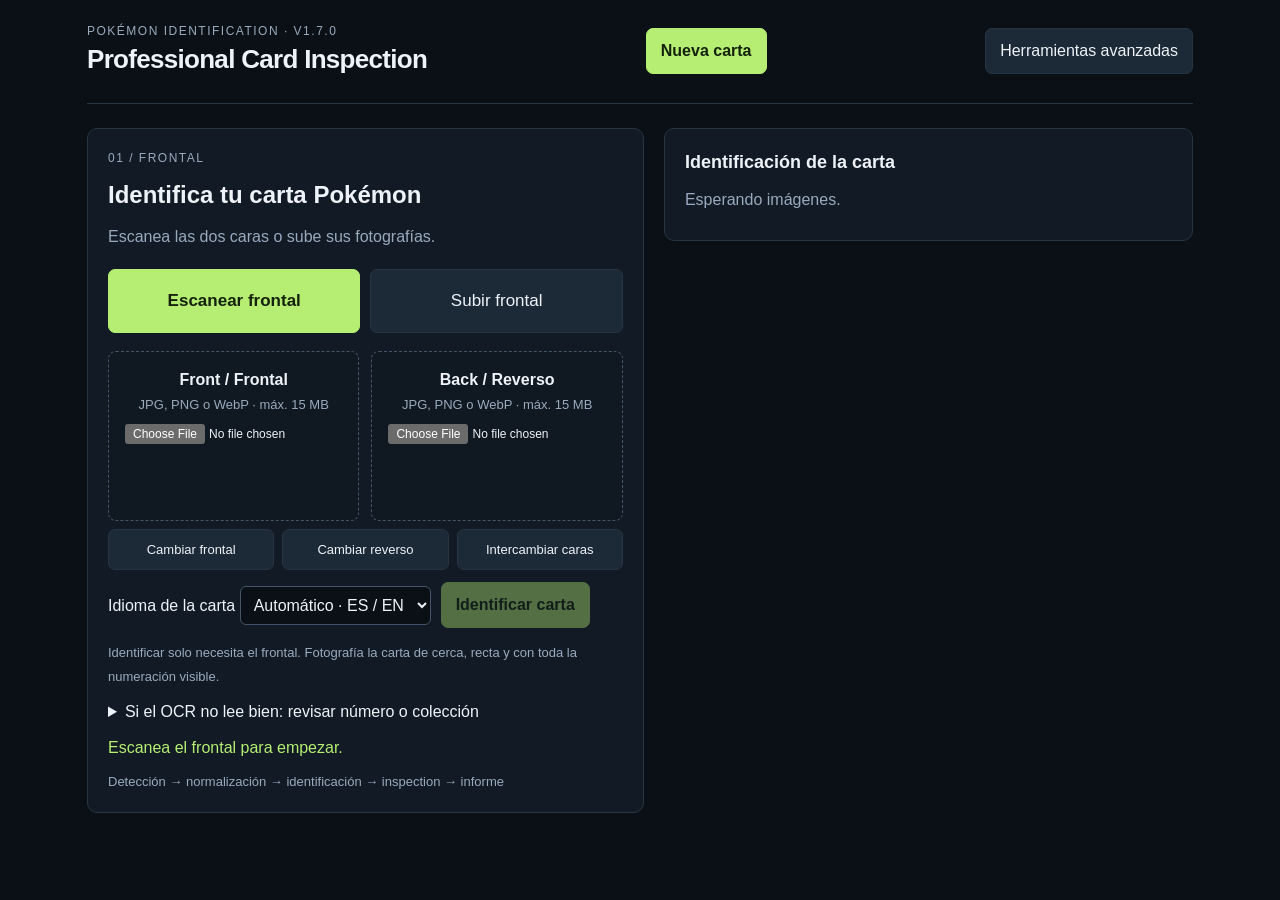
==== commit 18fd291f: "Add files via upload" ====
--- a/index.html
+++ b/index.html
@@ -5,7 +5,7 @@
 :root{color-scheme:dark;--bg:#0b1016;--panel:#121b25;--line:#273442;--muted:#99aabd;--ink:#edf3f8;--accent:#b5ee72;--blue:#79caff;--warn:#ffc17c}*{box-sizing:border-box}body{margin:0;font:16px/1.5 Inter,Segoe UI,Arial,sans-serif;background:var(--bg);color:var(--ink)}button,input,select{font:inherit}button{cursor:pointer;background:#1c2936;color:var(--ink);border:1px solid var(--line);border-radius:7px;padding:10px 14px}button:hover{border-color:var(--accent)}button:disabled{opacity:.4;cursor:not-allowed}button.primary{background:var(--accent);color:#14220c;font-weight:700;border-color:var(--accent)}button.active{background:#284333;color:var(--accent)}a{color:var(--accent)}aside{position:fixed;inset:0 auto 0 0;width:224px;padding:28px 20px;background:#0f1720;border-right:1px solid var(--line);display:flex;flex-direction:column;gap:28px}.brand{font-weight:750;letter-spacing:2px;font-size:26px}.brand span{color:var(--accent)}.brand small{display:block;font-size:12px;letter-spacing:1px;color:var(--muted);font-weight:400}nav{display:grid;gap:8px}nav button{text-align:left;border:0;background:transparent;color:var(--muted)}aside footer{margin-top:auto;color:var(--muted);font-size:12px}.badge{display:inline-block;border:1px solid #405a35;background:#233020;color:var(--accent);padding:4px 9px;border-radius:5px;font-size:12px;letter-spacing:.5px}.badge.amber{color:var(--warn);background:#36291c;border-color:#644729}main{margin-left:224px;padding:26px 34px;max-width:1800px}header,.row{display:flex;align-items:center;justify-content:space-between;gap:12px;flex-wrap:wrap}header{padding-bottom:24px;border-bottom:1px solid var(--line)}h1{font-size:26px;letter-spacing:-.7px;margin:0}h2{font-size:18px;margin:0 0 12px}h3{font-size:15px;margin:0 0 8px}p{margin:8px 0}small,.muted{color:var(--muted)}small{font-size:13px}.eyebrow{color:var(--muted);font-size:12px;letter-spacing:1.5px;text-transform:uppercase}.flow{display:grid;grid-template-columns:repeat(5,1fr);gap:8px;margin:24px 0}.step{border-top:2px solid var(--line);padding-top:9px;font-size:13px;color:var(--muted)}.step.active{border-color:var(--accent);color:var(--accent)}.workspace{display:grid;grid-template-columns:minmax(0,1fr) 350px;gap:20px}.panel{background:var(--panel);border:1px solid var(--line);border-radius:10px;padding:20px;margin-bottom:18px}.uploads{display:grid;grid-template-columns:1fr 1fr;gap:12px}.drop{border:1px dashed #435566;background:#101821;border-radius:8px;padding:16px;display:flex;align-items:center;gap:14px;cursor:pointer;min-height:112px}.drop:hover,.drop.drag{border-color:var(--accent);background:#1b2a25}.drop img{width:48px;height:68px;object-fit:contain}.upload-icon{font-size:26px;color:var(--accent)}.drop input{width:100%;font-size:12px;margin-top:8px}.drop span{display:block}.toolbar{display:flex;gap:6px;align-items:center;flex-wrap:wrap;margin:14px 0}.toolbar button{padding:6px 10px;font-size:14px}.stage{height:480px;overflow:hidden;position:relative;background-color:#0a1119;background-image:radial-gradient(#283543 1px,transparent 1px);background-size:20px 20px;border:1px solid var(--line);border-radius:8px;display:flex;align-items:center;justify-content:center;touch-action:none;cursor:grab}.stage:active{cursor:grabbing}.empty{text-align:center;color:var(--muted);padding:30px}.empty b{font-size:22px;color:var(--ink)}#plane{position:relative;flex-shrink:0;transform-origin:center}#cardImage{display:block;width:100%;height:100%;object-fit:fill;user-select:none;pointer-events:none}.overlay{position:absolute;inset:0;pointer-events:none}.guide{position:absolute;inset:5%;border:1px solid var(--blue)}.guide:before,.guide:after{content:'';position:absolute;background:#79caff88}.guide:before{left:50%;top:0;width:1px;height:100%}.guide:after{top:50%;left:0;height:1px;width:100%}.detect{position:absolute;inset:4%;border:2px dashed var(--accent)}.mark{position:absolute;width:26px;height:26px;border-radius:50%;background:#ffbe71;color:#201608;border:2px solid white;padding:0;font-size:12px;font-weight:bold;pointer-events:auto;transform:translate(-50%,-50%)}.mark.selected{box-shadow:0 0 0 7px #ffbe7138}.scan{position:absolute;left:0;right:0;height:2px;background:var(--accent);box-shadow:0 0 20px var(--accent);animation:scan 2s infinite}@keyframes scan{from{top:0}to{top:100%}}.toggles{display:flex;gap:12px;flex-wrap:wrap;font-size:13px;margin-top:12px}.toggles label{cursor:pointer}input[type=checkbox]{accent-color:var(--accent)}#status{margin:12px 0;color:var(--accent);min-height:24px}progress{width:100%;height:6px;accent-color:var(--accent)}.facts{display:grid;grid-template-columns:1fr 1fr;gap:12px;margin:16px 0}.facts small{display:block}.facts b{font-size:14px;font-weight:500}.confidence{font-size:13px;color:var(--accent)}.grade{font-size:70px;line-height:1.1;letter-spacing:-4px;color:var(--accent);font-weight:650}.grade small{font-size:20px;letter-spacing:0}.score{display:grid;grid-template-columns:95px 1fr 32px;align-items:center;gap:10px;font-size:14px;margin:14px 0}.bar{background:#293544;height:5px;border-radius:4px}.bar i{display:block;height:100%;background:var(--accent);border-radius:4px}.defect{display:block;text-align:left;width:100%;margin:8px 0;padding:12px}.defect small{display:block}.defect.selected{border-color:var(--warn)}.notice{padding:12px;border-left:2px solid var(--warn);background:#261f18;color:#e6c6a0;font-size:13px;margin:12px 0}.stats{display:grid;grid-template-columns:repeat(4,1fr);gap:14px;margin:22px 0}.stats strong{font-size:32px;display:block}.tablewrap{overflow:auto}table{width:100%;border-collapse:collapse;text-align:left;font-size:14px}th,td{padding:14px 10px;border-bottom:1px solid var(--line)}th{font-weight:500;color:var(--muted)}.hidden,[hidden]{display:none!important}dialog{background:var(--panel);color:var(--ink);border:1px solid var(--line);border-radius:12px;max-width:650px;width:92%;max-height:90vh;padding:24px}dialog::backdrop{background:#000b}.formgrid{display:grid;grid-template-columns:1fr 1fr;gap:12px}.formgrid label{font-size:13px;color:var(--muted)}.formgrid input{display:block;width:100%;margin:5px 0;background:var(--bg);color:var(--ink);border:1px solid var(--line);border-radius:5px;padding:9px}#toast{position:fixed;bottom:20px;right:20px;max-width:400px;background:#283b2a;padding:14px 20px;border:1px solid var(--accent);z-index:10;border-radius:8px}.detail{font-size:14px;border-left:2px solid var(--warn);padding:10px 12px;background:#201e1c}.two{display:grid;grid-template-columns:1fr 1fr;gap:16px}@media(max-width:1150px){aside{width:185px;padding:22px 12px}main{margin-left:185px;padding:22px}.workspace{grid-template-columns:minmax(0,1fr) 300px}.uploads{grid-template-columns:1fr}}@media(max-width:850px){aside{position:static;width:auto;display:block;padding:14px}aside .brand{font-size:20px}aside footer{display:none}nav{display:flex;overflow:auto;margin-top:12px}nav button{white-space:nowrap}main{margin:0;padding:16px}.workspace{grid-template-columns:1fr}.uploads{grid-template-columns:1fr 1fr}.stats{grid-template-columns:1fr 1fr}.stage{height:420px}}@media(max-width:480px){.uploads,.two,.formgrid{grid-template-columns:1fr}.flow{gap:5px}.step{font-size:11px}.panel{padding:14px}.stage{height:370px}}@media(prefers-reduced-motion:reduce){.scan{animation:none}}@media print{body{background:white;color:black}aside,header,.flow,#inspection,#dashboard,#history,#database,#settings,.noprint,#toast{display:none!important}main{margin:0;padding:0}#reports{display:block!important}.panel{background:white;border-color:#ccc;color:black;break-inside:avoid}.muted,small{color:#555}.grade{color:#222}.badge{color:black;background:white}.two{grid-template-columns:1fr 1fr}}
 </style></head><body>
 <aside><div class="brand">PCI<span> /</span><small>PROFESSIONAL CARD<br>INSPECTION</small></div><button class="primary" id="newSide">＋ New Inspection</button><nav aria-label="Navegación principal"><button data-page="inspection" class="active">⌖ Inspection workspace</button><button data-page="dashboard">▦ Dashboard</button><button data-page="history">▤ Inspections</button><button data-page="database">▧ Card Database</button><button data-page="reports">▥ Reports</button><button data-page="settings">⚙ Settings</button></nav><footer><span class="badge amber">OCR + CATALOG</span><p>Version 1.2.0<br>Internal PCI standard</p></footer></aside>
-<main><header><div><div class="eyebrow">Professional Card Inspection / Live Card Detection · v1.6.0</div><h1 id="pageTitle">Inspection workspace</h1></div><div class="row"><span class="badge amber">Grading simulado</span><button class="primary" id="newTop">＋ New Inspection</button></div></header>
+<main><header><div><div class="eyebrow">Professional Card Inspection / Live Card Detection · v1.7.0</div><h1 id="pageTitle">Inspection workspace</h1></div><div class="row"><span class="badge amber">Grading simulado</span><button class="primary" id="newTop">＋ New Inspection</button></div></header>
 <section id="inspection"><div class="flow" aria-label="Progreso"><div class="step active">01 / UPLOAD</div><div class="step">02 / DETECT</div><div class="step">03 / IDENTIFY</div><div class="step">04 / INSPECT</div><div class="step">05 / GRADE</div></div>
 <div class="workspace"><div><div class="panel"><div class="row"><h2>01 — Imágenes de la carta</h2><button id="demo">Cargar ejemplo</button></div><div class="uploads"><label class="drop" data-side="front"><span class="upload-icon">＋</span><img id="previewfront" hidden alt="Miniatura frontal"><div><strong>Front / Frontal</strong><span><small id="metafront">JPG, PNG o WebP · máx. 15 MB</small></span><input id="uploadfront" type="file" accept="image/jpeg,image/png,image/webp" aria-label="Subir frontal"></div></label><label class="drop" data-side="back"><span class="upload-icon">＋</span><img id="previewback" hidden alt="Miniatura reverso"><div><strong>Back / Reverso</strong><span><small id="metaback">JPG, PNG o WebP · máx. 15 MB</small></span><input id="uploadback" type="file" accept="image/jpeg,image/png,image/webp" aria-label="Subir reverso"></div></label></div><div class="recognition-controls"><label>Idioma de la carta <select id="ocrLang"><option value="es">Español</option><option value="en">English</option><option value="fr">Français</option><option value="de">Deutsch</option><option value="it">Italiano</option><option value="pt">Português</option><option value="ja">日本語</option></select></label><button id="rotateFront">Girar frontal 90°</button><button id="identifyOnly" class="primary" disabled>Identificar Pokémon</button></div><small>Identificar solo necesita el frontal. Fotografía la carta de cerca, recta y con toda la numeración visible.</small><details style="margin-top:12px"><summary>Si el OCR no lee bien: revisar número o colección</summary><div class="formgrid"><label>Número impreso<input id="hintNumber" placeholder="025/165, TG01/TG30 o SWSH020"></label><label>Nombre (opcional)<input id="hintName" placeholder="Pikachu"></label><label>Colección (opcional)<input id="hintSet" placeholder="Nombre de colección o ID TCGdex"></label></div><button id="searchIdentity">Buscar con estos datos</button><small> Estos campos solo se usan al pulsar buscar; quedan registrados como introducidos manualmente.</small></details><div class="row" style="margin-top:16px"><small>Incluye las cuatro esquinas y evita reflejos.</small><button class="primary" id="analyze" disabled>Analyze Card →</button></div><div id="status" role="status" aria-live="polite">Sube ambas caras o carga el ejemplo para comenzar.</div><progress id="progress" max="11" value="0" aria-label="Progreso del análisis"></progress><div id="pipeline" class="muted" style="font-size:13px;margin-top:8px">Detección → normalización → identificación → inspección → informe</div></div>
 <div class="panel"><div class="row"><h2>Inspection viewer</h2><small id="viewLabel">FRONT · Original</small></div><div class="toolbar"><button id="frontBtn" class="active">Front</button><button id="backBtn">Back</button><button id="zoomOut" aria-label="Reducir zoom">−</button><span id="zoomLabel">100%</span><button id="zoomIn" aria-label="Aumentar zoom">＋</button><button id="fit">Fit to screen</button></div><div class="stage" id="stage"><div class="empty" id="empty"><b>Tu próxima inspección empieza aquí.</b><p>Carga el frontal y el reverso de una carta.</p><small>Fotos locales · OCR local · Catálogo online</small></div><div id="plane" hidden><img id="cardImage" alt="Carta en inspección" draggable="false"><div class="overlay" id="overlay"></div><div class="scan" id="scan" hidden></div></div></div><div class="toggles"><label><input type="checkbox" id="showDefects" checked> Defects</label><label><input type="checkbox" id="showGuides" checked> Guides</label><label><input type="checkbox" id="showCentering"> Centering</label><label><input type="checkbox" id="showCorners" checked> Corners</label><label><input type="checkbox" id="showEdges" checked> Edges</label><label><input type="checkbox" id="showSurface" checked> Surface</label></div><small>Arrastra para desplazar · Selecciona un marcador para explorar el defecto.</small><div id="detail" style="margin-top:14px"></div></div><div class="panel" id="diagnostics"><h2>Detection & image quality</h2><p class="muted">Los resultados aparecerán durante el análisis.</p></div></div>
@@ -14,7 +14,7 @@
 <section id="history" hidden style="margin-top:24px"><div class="panel"><h2>Inspections</h2><p class="muted">Historial de esta sesión y ejemplos. Las imágenes no se guardan al cerrar el archivo.</p><div id="historyTable"></div></div></section>
 <section id="database" hidden style="margin-top:24px"><div class="panel"><h2>Card Database</h2><span class="badge">TCGdex · Catálogo de referencia</span><p class="muted">Índice de cartas del idioma elegido, con imágenes de referencia bajo demanda. Cobertura limitada a los registros e imágenes disponibles en TCGdex; no garantiza todas las ediciones o variantes existentes.</p><div class="toolbar"><button id="syncCatalog">Cargar / actualizar catálogo</button><input id="dbQuery" aria-label="Buscar en catálogo" placeholder="Nombre, número o ID"><button id="dbSearch">Buscar</button></div><p id="dbStatus" role="status">El catálogo se carga al identificar o al pulsar actualizar.</p><p><small>Fuente: <a href="https://tcgdex.dev" target="_blank" rel="noopener">TCGdex</a>. Pokémon y las ilustraciones pertenecen a sus respectivos titulares.</small></p><div id="dbTable"></div></div></section>
 <section id="reports" hidden style="margin-top:24px"><div id="reportContent" class="panel"><h2>Inspection report</h2><p class="muted">Completa una inspección o abre un ejemplo del historial.</p></div></section>
-<section id="settings" hidden style="margin-top:24px"><div class="panel"><h2>Analysis settings · v1.6.0</h2><p><b>Novedad:</b> cámara local con detección geométrica, autocaptura estable, recorte por perspectiva y guardado en este navegador. El detector está incluido en este HTML y funciona sin descargar librerías. OCR y catálogo siguen necesitando internet.</p><p><b>Para probar:</b> Cámara · detectar frontal → permitir cámara → mantener una carta estable → captura automática → comprobar original y recorte → identificación OCR. Si no llega a capturar, pulsa «Tomar foto ahora»; se conserva la fotografía completa cuando no hay contorno confirmado.</p><p><b>Limitación:</b> el detector local reconoce geometría rectangular, no verifica que el objeto sea una carta Pokémon. No recupera detalles que no estén en la foto. Brillos, fundas, fondos rectangulares y desenfoque intenso pueden provocar fallos.</p><details><summary>Abrir esta versión en el teléfono / GitHub Pages</summary><p>Guarda el archivo como <b>index.html</b> en la carpeta publicada por GitHub Pages. En el repositorio abre Settings → Pages, selecciona la rama y carpeta correctas, y espera a que finalice el despliegue en Actions.</p><p>Abre la URL de <b>Visit site</b> en Safari o Chrome. La vista del archivo en github.com no ejecuta la aplicación. Comprueba que aparece v1.6.0; si ves una versión antigua, recarga la página o prueba una pestaña privada.</p><p><a href="https://docs.github.com/en/pages/getting-started-with-github-pages/creating-a-github-pages-site" target="_blank" rel="noopener">Instrucciones oficiales de GitHub Pages</a></p></details><p><b>Estándar activo:</b> PCI Prototype v1 · Escala 1.0–10.0</p><p><b>Identificación:</b> Tesseract.js 6 · OCR local + catálogo TCGdex por idioma. Requiere internet para descargar el motor, idiomas, catálogo e imágenes de referencia. Las fotos no se suben a TCGdex.</p><p><b>Grading:</b> sigue simulado. La coincidencia OCR no es una verificación de autenticidad ni de variante.</p><p class="muted">Las confianzas son valores de demostración, no probabilidades calibradas. La calificación no equivale a una certificación PSA, BGS o SGC.</p><h3 style="margin-top:24px">Módulos preparados para futuras fases</h3><p class="muted">ComputerVisionEngine → RecognitionEngine → QualityEngine → DefectEngine → GradingEngine → ReportingEngine</p><p class="muted">Los adaptadores intercambian imágenes, coordenadas normalizadas, evidencia, confianza y resultados versionados. Persistencia actual: solo memoria de sesión.</p></div></section>
+<section id="settings" hidden style="margin-top:24px"><div class="panel"><h2>Analysis settings · v1.7.0</h2><p><b>Novedad:</b> cámara local con detección geométrica, autocaptura estable, recorte por perspectiva y guardado en este navegador. El detector geométrico está incluido en este HTML. La captura automática del frontal ahora comprueba el texto con OCR antes de guardar; requiere internet para cargar el lector y sus idiomas. El catálogo también requiere conexión.</p><p><b>Para probar:</b> Cámara · detectar frontal → permitir cámara → mantener una carta estable → captura automática → comprobar original y recorte → identificación OCR. Si no llega a capturar, pulsa «Tomar foto ahora»; se conserva la fotografía completa cuando no hay contorno confirmado.</p><p><b>Limitación:</b> el detector local reconoce geometría rectangular, no verifica que el objeto sea una carta Pokémon. No recupera detalles que no estén en la foto. Brillos, fundas, fondos rectangulares y desenfoque intenso pueden provocar fallos.</p><details><summary>Abrir esta versión en el teléfono / GitHub Pages</summary><p>Guarda el archivo como <b>index.html</b> en la carpeta publicada por GitHub Pages. En el repositorio abre Settings → Pages, selecciona la rama y carpeta correctas, y espera a que finalice el despliegue en Actions.</p><p>Abre la URL de <b>Visit site</b> en Safari o Chrome. La vista del archivo en github.com no ejecuta la aplicación. Comprueba que aparece v1.7.0; si ves una versión antigua, recarga la página o prueba una pestaña privada.</p><p><a href="https://docs.github.com/en/pages/getting-started-with-github-pages/creating-a-github-pages-site" target="_blank" rel="noopener">Instrucciones oficiales de GitHub Pages</a></p></details><p><b>Estándar activo:</b> PCI Prototype v1 · Escala 1.0–10.0</p><p><b>Identificación:</b> Tesseract.js 6 · OCR local + catálogo TCGdex por idioma. Requiere internet para descargar el motor, idiomas, catálogo e imágenes de referencia. Las fotos no se suben a TCGdex.</p><p><b>Grading:</b> sigue simulado. La coincidencia OCR no es una verificación de autenticidad ni de variante.</p><p class="muted">Las confianzas son valores de demostración, no probabilidades calibradas. La calificación no equivale a una certificación PSA, BGS o SGC.</p><h3 style="margin-top:24px">Módulos preparados para futuras fases</h3><p class="muted">ComputerVisionEngine → RecognitionEngine → QualityEngine → DefectEngine → GradingEngine → ReportingEngine</p><p class="muted">Los adaptadores intercambian imágenes, coordenadas normalizadas, evidencia, confianza y resultados versionados. Persistencia actual: solo memoria de sesión.</p></div></section>
 </main><dialog id="editDialog"><form id="editForm"><div class="row"><h2>Correct Identification</h2><button type="button" id="closeEdit" aria-label="Cerrar">✕</button></div><p class="muted">Corrige los datos antes de continuar. Tu edición quedará marcada como manual.</p><div class="formgrid" id="editFields"></div><div class="row" style="margin-top:20px"><small>No modifica puntuaciones.</small><button class="primary" type="submit">Guardar corrección</button></div></form></dialog><div id="toast" role="status" hidden></div>
 <script>
 'use strict';
@@ -92,7 +92,7 @@
 function renderCatalogPage(){const from=dbPage*30,items=dbVisible.slice(from,from+30);$('dbTable').innerHTML=`<p>${dbVisible.length} resultados · página ${dbPage+1}</p><div class="candidates">${items.map(c=>candidateMarkup(c,0,false)).join('')}</div><div class="toolbar"><button id="dbPrev" ${dbPage===0?'disabled':''}>Anterior</button><button id="dbNext" ${from+30>=dbVisible.length?'disabled':''}>Siguiente</button></div>`;bindImageErrors($('dbTable'));$('dbPrev').onclick=()=>{dbPage--;renderCatalogPage()};$('dbNext').onclick=()=>{dbPage++;renderCatalogPage()}}
 async function browseCatalog(force=false){if(dbBusy)return;dbBusy=true;$('syncCatalog').disabled=$('dbSearch').disabled=true;$('dbStatus').textContent='Cargando catálogo del idioma seleccionado…';try{const data=await PokemonDatabase.catalog($('ocrLang').value==='auto'?'es':$('ocrLang').value,force),q=normalizedText($('dbQuery').value);dbVisible=data.cards.filter(c=>!q||normalizedText(c.name+' '+c.id+' '+c.localId).includes(q));dbPage=0;renderCatalogPage()}catch(e){$('dbStatus').textContent=e.message}finally{dbBusy=false;$('syncCatalog').disabled=$('dbSearch').disabled=false}}
 async function rotateFront(){if(state.busy||!state.images.front)return;const original=state.images.front,token=++loadTokens.front;try{const img=new Image();await new Promise((res,rej)=>{img.onload=res;img.onerror=rej;img.src=original.src});if(token!==loadTokens.front||state.busy)return;const canvas=document.createElement('canvas');canvas.width=img.height;canvas.height=img.width;const ctx=canvas.getContext('2d');ctx.translate(canvas.width,0);ctx.rotate(Math.PI/2);ctx.drawImage(img,0,0);resetResults();state.images.front={...original,src:canvas.toDataURL('image/jpeg',.95),width:canvas.width,height:canvas.height};setPreview('front');side='front';view();ready()}catch{toast('No se pudo girar la imagen.')}}
-function initPokemonUI(){$('identifyOnly').onclick=()=>identifyFlow(false);$('searchIdentity').onclick=()=>identifyFlow(false,true);$('rotateFront').onclick=rotateFront;$('syncCatalog').onclick=()=>browseCatalog(true);$('dbSearch').onclick=()=>browseCatalog();$('dbQuery').onkeydown=e=>{if(e.key==='Enter')browseCatalog()};$('dbTable').innerHTML='<p class="muted">El catálogo se descargará del proveedor, no está incluido dentro del HTML.</p>';$('ocrLang').onchange=()=>{resetResults();state.recognitionError=null;ready();$('dbTable').innerHTML='<p class="muted">Idioma cambiado. Pulsa cargar catálogo.</p>';$('dbStatus').textContent='Idioma elegido: '+$('ocrLang').value};if(location.protocol==='file:')$('pipeline').textContent='Para móvil y OCR usa la URL HTTPS de GitHub Pages. Abrir el archivo desde una app de archivos puede restringir JavaScript.';document.querySelector('aside footer').innerHTML='<span class="badge">v1.6.0 · POKÉMON OCR</span><p>Catálogo TCGdex<br>Grading simulado</p>'}
+function initPokemonUI(){$('identifyOnly').onclick=()=>identifyFlow(false);$('searchIdentity').onclick=()=>identifyFlow(false,true);$('rotateFront').onclick=rotateFront;$('syncCatalog').onclick=()=>browseCatalog(true);$('dbSearch').onclick=()=>browseCatalog();$('dbQuery').onkeydown=e=>{if(e.key==='Enter')browseCatalog()};$('dbTable').innerHTML='<p class="muted">El catálogo se descargará del proveedor, no está incluido dentro del HTML.</p>';$('ocrLang').onchange=()=>{resetResults();state.recognitionError=null;ready();$('dbTable').innerHTML='<p class="muted">Idioma cambiado. Pulsa cargar catálogo.</p>';$('dbStatus').textContent='Idioma elegido: '+$('ocrLang').value};if(location.protocol==='file:')$('pipeline').textContent='Para móvil y OCR usa la URL HTTPS de GitHub Pages. Abrir el archivo desde una app de archivos puede restringir JavaScript.';document.querySelector('aside footer').innerHTML='<span class="badge">v1.7.0 · POKÉMON OCR</span><p>Catálogo TCGdex<br>Grading simulado</p>'}
 
 // UI controller: photos stay local, catalog references fetched from TCGdex.
 document.querySelectorAll('[data-page]').forEach(b=>b.onclick=()=>page(b.dataset.page));['newSide','newTop','dashNew'].forEach(id=>$(id).onclick=()=>{if(state&&(state.busy||Object.keys(state.images).length)&&!window.confirm('¿Iniciar una nueva inspección? Se descartará la mesa actual; los informes completados permanecerán en esta sesión.'))return;newInspection()});['front','back'].forEach(s=>{$('upload'+s).onchange=e=>loadFile(e.target.files[0],s);const drop=document.querySelector(`[data-side="${s}"]`);drop.ondragover=e=>{e.preventDefault();if(!state.busy)drop.classList.add('drag')};drop.ondragleave=()=>drop.classList.remove('drag');drop.ondrop=e=>{e.preventDefault();drop.classList.remove('drag');loadFile(e.dataTransfer.files[0],s)}});$('demo').onclick=demo;$('analyze').onclick=analyze;$('frontBtn').onclick=()=>{side='front';view()};$('backBtn').onclick=()=>{side='back';view()};$('zoomIn').onclick=()=>{zoom=Math.min(4,zoom+.25);transform()};$('zoomOut').onclick=()=>{zoom=Math.max(.5,zoom-.25);transform()};$('fit').onclick=fit;['showDefects','showGuides','showCentering','showCorners','showEdges','showSurface'].forEach(id=>$(id).onchange=draw);let drag=null;$('stage').onpointerdown=e=>{if(e.target.closest('button'))return;drag={x:e.clientX-pan.x,y:e.clientY-pan.y};$('stage').setPointerCapture(e.pointerId)};$('stage').onpointermove=e=>{if(drag){pan={x:e.clientX-drag.x,y:e.clientY-drag.y};transform()}};$('stage').onpointerup=$('stage').onpointercancel=()=>drag=null;window.addEventListener('resize',fit);$('closeEdit').onclick=()=>$('editDialog').close();$('editForm').onsubmit=e=>{e.preventDefault();const data=new FormData(e.target);if(!String(data.get('name')).trim()){toast('Introduce un nombre para la carta.');return}Object.keys(fields).forEach(k=>state.identification.card[k]=String(data.get(k)||'').trim());state.identification.status='manual';if(state.identification.simulated===false){delete state.identification.card.referenceId;delete state.identification.card.referenceImage;for(const key of ['printedNumber','setId','illustrator','hp','attacks','referenceLanguage','variantOptions'])delete state.identification.card[key];state.identification.card.source='manual';state.identification.confidence=null} $('editDialog').close();renderIdentity()};
@@ -140,13 +140,13 @@
  function region(x0,y0,x1,y1){let n=0,lap=0,grad=0,sum=0,sq=0,dark=0;for(let y=Math.max(2,Math.floor(sh*y0));y<Math.min(sh-2,sh*y1);y++)for(let x=Math.max(2,Math.floor(sw*x0));x<Math.min(sw-2,sw*x1);x++){const i=y*sw+x,g=smooth[i],l=smooth[i-1]+smooth[i+1]+smooth[i-sw]+smooth[i+sw]-4*g,dx=(smooth[i+1]-smooth[i-1])/2,dy=(smooth[i+sw]-smooth[i-sw])/2;n++;sum+=g;sq+=g*g;lap+=l*l;grad+=dx*dx+dy*dy;dark+=g<16}n=Math.max(1,n);return{brightness:sum/n,contrast:Math.sqrt(Math.max(0,sq/n-(sum/n)**2)),detail:lap/n,edgeRatio:lap/Math.max(1,grad),darkFraction:dark/n}}
  const whole=region(.08,.06,.92,.95),top=region(.08,.06,.92,.24),bottom=region(.06,.76,.94,.96);
  let reason='ready',message='Detalle suficiente para intentar identificar.';
- if(Math.min(nativeWidth,nativeHeight)<520){reason='size';message='Acerca la carta: el texto necesita más píxeles.'}
+ if(Math.min(nativeWidth,nativeHeight)<700){reason='size';message='Acerca la carta: el texto necesita más píxeles.'}
  else if(whole.brightness<28||whole.darkFraction>.65){reason='light';message='Falta luz sobre la carta. Prueba encender la luz.'}
  else if(whole.contrast<9){reason='contrast';message='No se distingue el diseño. Evita reflejos y ajusta el ángulo.'}
- else if(whole.detail<10||whole.edgeRatio<.10){reason='focus';message='Contorno listo. Mantén quieta la cámara para enfocar.'}
- else if((top.detail<5||top.edgeRatio<.065)&&(bottom.detail<5||bottom.edgeRatio<.065)){reason='text';message='El texto aún tiene poco detalle. Ajusta el enfoque o el ángulo.'}
+ else if(whole.detail<22||whole.edgeRatio<.16){reason='focus';message='Contorno listo. Mantén quieta la cámara para enfocar.'}
+ else if((top.detail<12||top.edgeRatio<.10)||(bottom.detail<12||bottom.edgeRatio<.10)){reason='text';message='El texto aún tiene poco detalle. Ajusta el enfoque o el ángulo.'}
  const score=Math.log1p(whole.detail)+Math.log1p(Math.min(top.detail,bottom.detail))*.5+Math.min(1,Math.min(nativeWidth,nativeHeight)/1000);
- return{ok:reason==='ready',reason,message,score,nativeWidth:Math.round(nativeWidth),nativeHeight:Math.round(nativeHeight),sampleWidth:sw,sampleHeight:sh,whole,top,bottom,version:'capture-quality-1',heuristic:true};
+ return{ok:reason==='ready',reason,message,score,nativeWidth:Math.round(nativeWidth),nativeHeight:Math.round(nativeHeight),sampleWidth:sw,sampleHeight:sh,whole,top,bottom,version:'capture-quality-2',heuristic:true};
 }
 
 if(typeof self!=='undefined')self.onmessage=e=>{const{id,type,data,width,height,corners}=e.data;try{const result=type==='quality'?assessCapture(data,width,height,corners):type==='warp'?warp(data,width,height,corners):detect(data,width,height);self.postMessage({id,result},result.data?[result.data.buffer]:[])}catch(error){self.postMessage({id,error:error.message})}};
@@ -156,20 +156,39 @@
 </script>
 <script>
 
-/* PCI Camera 1.6.0: local camera, worker detection, stable auto capture,
+/* PCI Camera 1.7.0: local camera, worker detection, stable auto capture,
    perspective correction, local persistence, then existing Pokémon OCR. */
 'use strict';
-const CaptureVersion='1.6.0';
+const CaptureVersion='1.7.0';
 const CaptureRules={evaluate(d,width,height){if(!d?.found)return{ok:false,message:d?.reason||'Coloca la carta completa dentro de la cámara.'};if(d.ambiguous)return{ok:false,message:'Acerca la cámara a una sola carta o toma la foto ahora.'};if(d.score<.70||d.edgeSupport<.56)return{ok:false,message:'Ajustando el contorno… Puedes tomar la foto ahora.'};const q=d.quality;const pixelWidth=Math.min(width,height)*Math.sqrt(d.area*.714);if(pixelWidth<140)return{ok:false,message:'Acerca un poco la carta.'};if(q.brightness<12||q.brightness>253)return{ok:false,message:'Ajusta la luz para poder ver el diseño.'};return{ok:true,message:'Carta localizada. Capturando…'}},similar(a,b){if(!a||!b)return false;const ds=a.map((p,i)=>Math.hypot(p.x-b[i].x,p.y-b[i].y));return Math.max(...ds)<.075&&ds.reduce((a,b)=>a+b,0)/4<.045},quality(d){return .6*d.score+.25*Math.min(1,Math.log1p(d.quality.sharpness)/7)+.15*(1-d.quality.clippedHighlights)}};
+// Independent OCR job: closing the camera cancels it without touching identification.
+const CaptureText={worker:null,generation:0,cancel(){this.generation++;const w=this.worker;this.worker=null;if(w)w.terminate().catch(()=>{})},async check(canvas,lang){
+ const generation=++this.generation;let timer,worker;const valid=()=>{if(generation!==this.generation)throw Error('Lectura cancelada')};
+ const patch=(y0,y1,scale=1)=>{const c=document.createElement('canvas');c.width=Math.min(2000,Math.round(canvas.width*scale));c.height=Math.round(canvas.height*(y1-y0)*c.width/canvas.width);c.getContext('2d').drawImage(canvas,0,Math.round(canvas.height*y0),canvas.width,Math.round(canvas.height*(y1-y0)),0,0,c.width,c.height);return c};
+ const read=async(c)=>{try{valid();const r=await worker.recognize(c);valid();return{text:r.data.text,confidence:r.data.confidence}}finally{c.width=c.height=1}};
+ const operation=(async()=>{await loadOCR();valid();worker=await Tesseract.createWorker(PokemonConfig.languages[lang]||'eng',1);if(generation!==this.generation){await worker.terminate();throw Error('Lectura cancelada')}this.worker=worker;
+ await worker.setParameters({tessedit_pageseg_mode:'11'});const footer=await read(patch(.75,1));valid();$('cameraStatus').textContent='Comprobando texto superior…';const title=await read(patch(.02,.25));
+ await worker.setParameters({tessedit_pageseg_mode:'6'});valid();$('cameraStatus').textContent='Confirmando la numeración con una segunda lectura…';const repeat=await read(patch(.72,1,1.4));
+ const result=this.evaluate(title,footer,repeat);return{...result,title,footer,repeat,method:'two-footer-reads-and-title',date:new Date().toISOString()};})();
+ try{return await Promise.race([operation,new Promise((_,reject)=>{timer=setTimeout(()=>{if(generation===this.generation)this.cancel();reject(Error('No se pudo verificar el texto a tiempo. Revisa la conexión o acerca la carta.'))},45000)})])}finally{clearTimeout(timer);if(this.worker===worker)this.worker=null;if(worker)await worker.terminate().catch(()=>{})}
+ },evaluate(title,footer,repeat){const keys=r=>[...new Set(parseCardNumbers(r.text).map(n=>n.number+'/'+(n.total||'')))];const a=keys(footer),b=keys(repeat);const number=a.length===1&&b.length===1&&a[0]===b[0];const heading=/[A-Za-zÀ-ÿ]{3,}/.test(title.text);const ok=number&&heading&&title.confidence>=70&&footer.confidence>=75&&repeat.confidence>=75;return{ok,number:ok?a[0]:null,message:ok?'Texto superior y numeración legibles en la comprobación OCR.':'Aún no puedo leer con suficiente consistencia el nombre y la numeración. Mantén la carta enfocada o ajusta la distancia.'}}};
+
 class DetectionClient{constructor(){this.pending=new Map();this.next=0;this.workerURL=URL.createObjectURL(new Blob([document.getElementById('pci-worker-source').textContent],{type:'text/javascript'}));this.worker=new Worker(this.workerURL);this.worker.onmessage=({data})=>{const task=this.pending.get(data.id);if(!task)return;clearTimeout(task.timer);this.pending.delete(data.id);data.error?task.reject(new Error(data.error)):task.resolve(data.result)};this.worker.onerror=()=>this.close('No se pudo iniciar el detector local. Abre GitHub Pages en Safari o Chrome actualizado.')}run(type,canvas,corners){return new Promise((resolve,reject)=>{const id=++this.next;try{const data=canvas.getContext('2d',{willReadFrequently:true}).getImageData(0,0,canvas.width,canvas.height);const timer=setTimeout(()=>{this.pending.delete(id);reject(new Error('El detector tardó demasiado. Reintenta con una imagen más pequeña.'))},20000);this.pending.set(id,{resolve,reject,timer});this.worker.postMessage({id,type,width:canvas.width,height:canvas.height,data:data.data,corners},[data.data.buffer])}catch(e){reject(e)}})}close(message='Detección cancelada'){this.worker.terminate();URL.revokeObjectURL(this.workerURL);for(const task of this.pending.values()){clearTimeout(task.timer);task.reject(new Error(message))}this.pending.clear()}}
-const CameraCapture={stream:null,client:null,active:false,opening:false,session:0,timer:null,best:null,last:null,stableSince:0,stableFrames:0,target:'front',capturing:false,torch:false,async start(target='front'){if(state.busy||this.opening||this.active||this.capturing)return;if(!window.isSecureContext||!navigator.mediaDevices?.getUserMedia){toast('La cámara necesita HTTPS. Abre la URL de GitHub Pages en Safari o Chrome.');return}this.target=target;this.opening=true;this.active=true;const session=++this.session;this.best=this.last=null;this.previous=this.anchor=null;this.stableSince=0;this.stableFrames=0;this.lastGood=0;this.startedAt=performance.now();$('captureSide').textContent=target==='front'?'Frontal':'Reverso';$('cameraStatus').textContent='Permite el acceso a la cámara para empezar.';$('cameraProgress').value=0;$('manualCapture').disabled=true;$('cameraDialog').showModal();try{let stream;try{stream=await navigator.mediaDevices.getUserMedia({audio:false,video:{facingMode:{ideal:'environment'},width:{ideal:2560},height:{ideal:1440},frameRate:{ideal:24,max:30}}})}catch(e){if(e.name!=='OverconstrainedError')throw e;stream=await navigator.mediaDevices.getUserMedia({audio:false,video:true})}if(session!==this.session){stream.getTracks().forEach(t=>t.stop());return}this.stream=stream;const video=$('cameraVideo');video.srcObject=stream;await video.play();if(session!==this.session)return;$('manualCapture').disabled=false;this.client=new DetectionClient();const track=stream.getVideoTracks()[0];track.addEventListener('ended',()=>{if(session===this.session){this.stop(false);$('cameraStatus').textContent='La cámara se ha desconectado. Cierra y vuelve a abrirla.'}});const caps=track.getCapabilities?.()||{};const advanced={};if(caps.focusMode?.includes('continuous'))advanced.focusMode='continuous';if(caps.exposureMode?.includes('continuous'))advanced.exposureMode='continuous';if(Object.keys(advanced).length)await track.applyConstraints({advanced:[advanced]}).catch(()=>{});if(session!==this.session)return;$('torchButton').hidden=!caps.torch;this.torch=false;$('torchButton').textContent='Encender luz';$('cameraStatus').textContent='Busca la carta con las cuatro esquinas visibles.';this.loop(session)}catch(e){if(session!==this.session)return;const messages={NotAllowedError:'Permiso de cámara denegado. Actívalo en los permisos del sitio y vuelve a intentar.',NotFoundError:'No se ha encontrado una cámara.',NotReadableError:'Otra aplicación está usando la cámara. Ciérrala y reintenta.'};this.stop(false);$('cameraStatus').textContent=messages[e.name]||e.message;$('cameraMetrics').textContent='Puedes cerrar esta ventana y subir una fotografía.'}finally{if(session===this.session)this.opening=false}},stop(close=true){this.session++;this.active=false;this.opening=false;clearTimeout(this.timer);this.stream?.getTracks().forEach(t=>t.stop());this.stream=null;$('cameraVideo').srcObject=null;this.client?.close();this.client=null;this.best=null;this.last=null;this.stableFrames=0;this.stableSince=0;if(close&&$('cameraDialog').open)$('cameraDialog').close()},async loop(session){if(!this.active||session!==this.session||this.capturing)return;const video=$('cameraVideo');if(!video.videoWidth){this.timer=setTimeout(()=>this.loop(session),200);return}const started=performance.now();try{const full=makeCanvas(video.videoWidth,video.videoHeight,2560);full.getContext('2d').drawImage(video,0,0,full.width,full.height);const small=makeCanvas(full.width,full.height,420);small.getContext('2d').drawImage(full,0,0,small.width,small.height);const result=await this.client.run('detect',small);if(session!==this.session||this.capturing)return;this.last={canvas:full,result,at:performance.now()};let gate=CaptureRules.evaluate(result,full.width,full.height);
-if(gate.ok){const detail=await this.client.run('quality',full,result.corners);if(session!==this.session||this.capturing)return;result.captureQuality=detail;gate=detail;}
-this.paint(result,small.width,small.height,gate.ok);$('manualCapture').disabled=false;$('cameraStatus').textContent=gate.message;const q=result.quality;$('cameraMetrics').textContent=result.found?`Contorno: índice ${result.score.toFixed(2)}/1 · luz ${Math.round(q.brightness)}/255 · ${result.captureQuality?'carta '+result.captureQuality.nativeWidth+' × '+result.captureQuality.nativeHeight+' px · '+(result.captureQuality.ok?'detalle comprobado':result.captureQuality.message):'comprobando detalle'} · ${Math.round(performance.now()-started)} ms`:(performance.now()-this.startedAt>8000?'No hace falta esperar: pulsa «Tomar foto ahora».':'Mantén la carta completa y ocupa buena parte de la imagen.');if(gate.ok){if(!CaptureRules.similar(this.previous,result.corners)||performance.now()-this.lastGood>1200){this.anchor=result.corners;this.stableSince=performance.now();this.stableFrames=0;this.best=null}this.stableFrames++;this.lastGood=performance.now();this.previous=result.corners;const value=result.captureQuality.score; if(!this.best||value>this.best.value)this.best={canvas:full,result,value};const elapsed=performance.now()-this.stableSince;$('cameraProgress').value=Math.min(1,Math.min(elapsed/650,this.stableFrames/3));if(elapsed>=650&&this.stableFrames>=3){await this.capture(false);return}}else if(result.found||performance.now()-this.lastGood>900){this.previous=this.anchor=null;this.stableFrames=0;this.stableSince=0;this.best=null;$('cameraProgress').value=0}this.timer=setTimeout(()=>this.loop(session),Math.max(35,140-(performance.now()-started)))}catch(e){if(session!==this.session)return;this.stop(false);$('cameraStatus').textContent=e.message}},paint(result,w,h,good){const c=$('cameraOverlay');c.width=w;c.height=h;$('cameraView').style.aspectRatio=w+'/'+h;$('cameraView').style.width=Math.max(140,Math.min($('cameraDialog').clientWidth-38,window.innerHeight*.56*w/h))+'px';const ctx=c.getContext('2d');ctx.clearRect(0,0,w,h);if(!result.found){const gh=h*.78,gw=Math.min(w*.78,gh*.714);ctx.strokeStyle='#ffffff88';ctx.lineWidth=2;ctx.setLineDash([8,8]);ctx.strokeRect((w-gw)/2,(h-gh)/2,gw,gh);ctx.setLineDash([]);return}ctx.strokeStyle=good?'#b5ee72':'#ffc17c';ctx.fillStyle=good?'#b5ee7218':'#ffc17c18';ctx.lineWidth=3;ctx.beginPath();result.corners.forEach((p,i)=>i?ctx.lineTo(p.x*w,p.y*h):ctx.moveTo(p.x*w,p.y*h));ctx.closePath();ctx.fill();ctx.stroke();result.corners.forEach((p,i)=>{ctx.fillStyle='#b5ee72';ctx.beginPath();ctx.arc(p.x*w,p.y*h,5,0,Math.PI*2);ctx.fill();ctx.font='14px sans-serif';ctx.fillText(String(i+1),p.x*w+8,p.y*h-7)})},async capture(manual){if(this.capturing||!this.active)return;let chosen=manual?this.last:this.best;const video=$('cameraVideo');if(manual&&(!chosen||performance.now()-chosen.at>450)){if(!video.videoWidth)return;const canvas=makeCanvas(video.videoWidth,video.videoHeight,2560);canvas.getContext('2d').drawImage(video,0,0,canvas.width,canvas.height);chosen={canvas,result:{found:false,score:0,reason:'Fotografía manual; contorno pendiente de detectar.',quality:{}}}}if(!chosen||(!manual&&(!chosen.result.found||chosen.result.ambiguous)))return;this.capturing=true;const side=this.target,session=this.session;clearTimeout(this.timer);$('cameraStatus').textContent='Guardando fotografía…';$('manualCapture').disabled=true;try{const rectified=chosen.result.found&&!chosen.result.ambiguous;let cropped=chosen.canvas;
+const CameraCapture={stream:null,client:null,active:false,opening:false,session:0,timer:null,best:null,last:null,stableSince:0,stableFrames:0,target:'front',capturing:false,torch:false,async start(target='front'){if(state.busy||this.opening||this.active||this.capturing)return;if(!window.isSecureContext||!navigator.mediaDevices?.getUserMedia){toast('La cámara necesita HTTPS. Abre la URL de GitHub Pages en Safari o Chrome.');return}this.target=target;this.opening=true;this.active=true;const session=++this.session;this.best=this.last=null;this.previous=this.anchor=null;this.stableSince=0;this.stableFrames=0;this.lastGood=0;this.retryAt=0;this.startedAt=performance.now();$('captureSide').textContent=target==='front'?'Frontal':'Reverso';$('cameraStatus').textContent='Permite el acceso a la cámara para empezar.';$('cameraProgress').value=0;$('manualCapture').disabled=true;$('cameraDialog').showModal();try{let stream;try{stream=await navigator.mediaDevices.getUserMedia({audio:false,video:{facingMode:{ideal:'environment'},width:{ideal:2560},height:{ideal:1440},frameRate:{ideal:24,max:30}}})}catch(e){if(e.name!=='OverconstrainedError')throw e;stream=await navigator.mediaDevices.getUserMedia({audio:false,video:true})}if(session!==this.session){stream.getTracks().forEach(t=>t.stop());return}this.stream=stream;const video=$('cameraVideo');video.srcObject=stream;await video.play();if(session!==this.session)return;this.startedAt=performance.now();$('manualCapture').disabled=false;this.client=new DetectionClient();const track=stream.getVideoTracks()[0];track.addEventListener('ended',()=>{if(session===this.session){this.stop(false);$('cameraStatus').textContent='La cámara se ha desconectado. Cierra y vuelve a abrirla.'}});const caps=track.getCapabilities?.()||{};const advanced={};if(caps.focusMode?.includes('continuous'))advanced.focusMode='continuous';if(caps.exposureMode?.includes('continuous'))advanced.exposureMode='continuous';if(Object.keys(advanced).length)await track.applyConstraints({advanced:[advanced]}).catch(()=>{});if(session!==this.session)return;$('torchButton').hidden=!caps.torch;this.torch=false;$('torchButton').textContent='Encender luz';$('cameraStatus').textContent='Busca la carta con las cuatro esquinas visibles.';this.loop(session)}catch(e){if(session!==this.session)return;const messages={NotAllowedError:'Permiso de cámara denegado. Actívalo en los permisos del sitio y vuelve a intentar.',NotFoundError:'No se ha encontrado una cámara.',NotReadableError:'Otra aplicación está usando la cámara. Ciérrala y reintenta.'};this.stop(false);$('cameraStatus').textContent=messages[e.name]||e.message;$('cameraMetrics').textContent='Puedes cerrar esta ventana y subir una fotografía.'}finally{if(session===this.session)this.opening=false}},stop(close=true){this.session++;CaptureText.cancel();this.active=false;this.opening=false;clearTimeout(this.timer);this.stream?.getTracks().forEach(t=>t.stop());this.stream=null;$('cameraVideo').srcObject=null;this.client?.close();this.client=null;this.best=null;this.last=null;this.stableFrames=0;this.stableSince=0;if(close&&$('cameraDialog').open)$('cameraDialog').close()},async loop(session){if(!this.active||session!==this.session||this.capturing)return;const video=$('cameraVideo');if(!video.videoWidth){this.timer=setTimeout(()=>this.loop(session),200);return}const started=performance.now();try{const full=makeCanvas(video.videoWidth,video.videoHeight,2560);full.getContext('2d').drawImage(video,0,0,full.width,full.height);const small=makeCanvas(full.width,full.height,420);small.getContext('2d').drawImage(full,0,0,small.width,small.height);const result=await this.client.run('detect',small);if(session!==this.session||this.capturing)return;this.last={canvas:full,result,at:performance.now()};let gate=CaptureRules.evaluate(result,full.width,full.height);
+if(gate.ok){const detail=await this.client.run('quality',full,result.corners);if(this.target==='back'&&detail.reason==='text'){detail.ok=true;detail.reason='ready';detail.message='Detalle del reverso comprobado.'}if(session!==this.session||this.capturing)return;result.captureQuality=detail;gate=detail;if(performance.now()-this.startedAt<2500)gate={ok:false,message:'Deja que la cámara enfoque los textos…'};}
+this.paint(result,small.width,small.height,gate.ok);$('manualCapture').disabled=false;$('cameraStatus').textContent=performance.now()<this.retryAt?(this.retryMessage||gate.message):gate.message;const q=result.quality;$('cameraMetrics').textContent=result.found?`Contorno: índice ${result.score.toFixed(2)}/1 · luz ${Math.round(q.brightness)}/255 · ${result.captureQuality?'carta '+result.captureQuality.nativeWidth+' × '+result.captureQuality.nativeHeight+' px · '+(result.captureQuality.ok?'detalle comprobado':result.captureQuality.message):'comprobando detalle'} · ${Math.round(performance.now()-started)} ms`:(performance.now()-this.startedAt>8000?'No hace falta esperar: pulsa «Tomar foto ahora».':'Mantén la carta completa y ocupa buena parte de la imagen.');if(gate.ok){if(!CaptureRules.similar(this.previous,result.corners)||performance.now()-this.lastGood>1800){this.anchor=result.corners;this.stableSince=performance.now();this.stableFrames=0;this.best=null}this.stableFrames++;this.lastGood=performance.now();this.previous=result.corners;const value=result.captureQuality.score; if(!this.best||value>this.best.value)this.best={canvas:full,result,value};const elapsed=performance.now()-this.stableSince;$('cameraProgress').value=Math.min(1,Math.min(elapsed/1800,this.stableFrames/5));if(elapsed>=1800&&this.stableFrames>=5&&performance.now()>=this.retryAt){await this.capture(false);return}}else if(result.found||performance.now()-this.lastGood>900){this.previous=this.anchor=null;this.stableFrames=0;this.stableSince=0;this.best=null;$('cameraProgress').value=0}this.timer=setTimeout(()=>this.loop(session),Math.max(35,140-(performance.now()-started)))}catch(e){if(session!==this.session)return;this.stop(false);$('cameraStatus').textContent=e.message}},paint(result,w,h,good){const c=$('cameraOverlay');c.width=w;c.height=h;$('cameraView').style.aspectRatio=w+'/'+h;$('cameraView').style.width=Math.max(140,Math.min($('cameraDialog').clientWidth-38,window.innerHeight*.56*w/h))+'px';const ctx=c.getContext('2d');ctx.clearRect(0,0,w,h);if(!result.found){const gh=h*.78,gw=Math.min(w*.78,gh*.714);ctx.strokeStyle='#ffffff88';ctx.lineWidth=2;ctx.setLineDash([8,8]);ctx.strokeRect((w-gw)/2,(h-gh)/2,gw,gh);ctx.setLineDash([]);return}ctx.strokeStyle=good?'#b5ee72':'#ffc17c';ctx.fillStyle=good?'#b5ee7218':'#ffc17c18';ctx.lineWidth=3;ctx.beginPath();result.corners.forEach((p,i)=>i?ctx.lineTo(p.x*w,p.y*h):ctx.moveTo(p.x*w,p.y*h));ctx.closePath();ctx.fill();ctx.stroke();result.corners.forEach((p,i)=>{ctx.fillStyle='#b5ee72';ctx.beginPath();ctx.arc(p.x*w,p.y*h,5,0,Math.PI*2);ctx.fill();ctx.font='14px sans-serif';ctx.fillText(String(i+1),p.x*w+8,p.y*h-7)})},async capture(manual){if(this.capturing||!this.active)return;let chosen=manual?this.last:this.best;const video=$('cameraVideo');if(manual&&(!chosen||performance.now()-chosen.at>450)){if(!video.videoWidth)return;const canvas=makeCanvas(video.videoWidth,video.videoHeight,2560);canvas.getContext('2d').drawImage(video,0,0,canvas.width,canvas.height);chosen={canvas,result:{found:false,score:0,reason:'Fotografía manual; contorno pendiente de detectar.',quality:{}}}}if(!chosen||(!manual&&(!chosen.result.found||chosen.result.ambiguous)))return;this.capturing=true;const side=this.target,session=this.session;clearTimeout(this.timer);$('cameraStatus').textContent='Guardando fotografía…';$('manualCapture').disabled=true;try{const rectified=chosen.result.found&&!chosen.result.ambiguous;let cropped=chosen.canvas;
 if(rectified&&!chosen.result.captureQuality){chosen.result.captureQuality=await this.client.run('quality',chosen.canvas,chosen.result.corners);if(session!==this.session)return}
 const detail=chosen.result.captureQuality;
 if(!manual&&!detail?.ok)throw new Error('La fotografía no supera el control de detalle. Vuelve a escanear.');
-if(manual&&!detail?.ok&&!window.confirm((detail?.message||'No se ha podido comprobar el contorno ni el enfoque.')+' ¿Guardar de todos modos?')){this.capturing=false;$('manualCapture').disabled=false;this.timer=setTimeout(()=>this.loop(session),150);return}
-if(rectified){const normalized=await this.client.run('warp',chosen.canvas,chosen.result.corners);if(session!==this.session)return;cropped=canvasFromPixels(normalized)}const payload=makeCapture(chosen.canvas,cropped,chosen.result,manual?(rectified?'camera-manual':'camera-manual-raw'):'camera-auto',side);payload.perspectiveCorrected=rectified;this.stop();await acceptCapture(payload,side,true)}catch(e){if(session===this.session){this.stop(false);$('cameraStatus').textContent=e.message}}finally{this.capturing=false}},async toggleTorch(){const track=this.stream?.getVideoTracks()[0];if(!track)return;try{await track.applyConstraints({advanced:[{torch:!this.torch}]});this.torch=!this.torch;$('torchButton').textContent=this.torch?'Apagar luz':'Encender luz'}catch{toast('Esta cámara no permite controlar la luz.')}}};
+if(manual&&(!detail?.ok||side==='front')&&!window.confirm((detail?.ok?'La captura manual omite la comprobación de lectura del nombre y número.':(detail?.message||'No se ha podido comprobar el contorno ni el enfoque.'))+' ¿Guardar de todos modos?')){this.capturing=false;$('manualCapture').disabled=false;this.timer=setTimeout(()=>this.loop(session),150);return}
+if(rectified){const normalized=await this.client.run('warp',chosen.canvas,chosen.result.corners);if(session!==this.session)return;cropped=canvasFromPixels(normalized)}if(!manual&&side==='front'){
+$('cameraStatus').textContent='Comprobando nombre y numeración antes de guardar…';
+let textCheck;try{textCheck=await CaptureText.check(cropped,$('ocrLang').value)}catch(e){textCheck={ok:false,message:e.message}}
+if(session!==this.session)return;
+if(!textCheck.ok){this.retryAt=performance.now()+6000;this.retryMessage=textCheck.message;this.best=null;this.previous=null;this.stableFrames=0;this.stableSince=0;this.capturing=false;$('cameraProgress').value=0;$('cameraStatus').textContent=textCheck.message;$('manualCapture').disabled=false;this.timer=setTimeout(()=>this.loop(session),200);return}
+chosen.result.textCheck=textCheck;
+}
+const payload=makeCapture(chosen.canvas,cropped,chosen.result,manual?(rectified?'camera-manual':'camera-manual-raw'):'camera-auto',side);payload.perspectiveCorrected=rectified;this.stop();await acceptCapture(payload,side,true)}catch(e){if(session===this.session){this.stop(false);$('cameraStatus').textContent=e.message}}finally{this.capturing=false}},async toggleTorch(){const track=this.stream?.getVideoTracks()[0];if(!track)return;try{await track.applyConstraints({advanced:[{torch:!this.torch}]});this.torch=!this.torch;$('torchButton').textContent=this.torch?'Apagar luz':'Encender luz'}catch{toast('Esta cámara no permite controlar la luz.')}}};
 function makeCanvas(w,h,max=1600){const c=document.createElement('canvas'),scale=Math.min(1,max/Math.max(w,h));c.width=Math.max(1,Math.round(w*scale));c.height=Math.max(1,Math.round(h*scale));return c}
 function canvasFromPixels(data){const c=document.createElement('canvas');c.width=data.width;c.height=data.height;c.getContext('2d').putImageData(new ImageData(data.data,data.width,data.height),0,0);return c}
 function makeCapture(original,crop,detection,mode,side){return{version:CaptureVersion,id:'capture-'+Date.now(),date:new Date().toISOString(),side,mode,original:{src:original.toDataURL('image/jpeg',.98),width:original.width,height:original.height},normalized:{src:crop.toDataURL('image/jpeg',.98),width:crop.width,height:crop.height},detection,captureQuality:detection.captureQuality||null,quality:detection.captureQuality||CaptureRules.evaluate(detection,original.width,original.height),perspectiveCorrected:true,coordinates:'normalized-original',identityVerified:false}}
@@ -179,8 +198,8 @@
 function downloadData(url,name){const a=document.createElement('a');a.href=url;a.download=name;document.body.appendChild(a);a.click();a.remove()}
 function renderRealDetection(){const im=state.images.front,p=im?.capture;if(!p)return;if(!p.perspectiveCorrected){$('diagnostics').textContent='Fotografía manual sin recortar. El reconocimiento intentará localizar la carta antes de leerla.';return}const q=p.detection.quality;$('diagnostics').innerHTML=`<div class="row"><h2>Card Detection · mediciones reales</h2><span class="badge">LOCAL VISION</span></div><div class="facts"><div><small>Contorno</small><b>4 esquinas · índice ${p.detection.score.toFixed(2)}/1</b></div><div><small>Perspectiva</small><b>Corregida mediante homografía</b></div><div><small>Captura original</small><b>${p.original.width} × ${p.original.height} px</b></div><div><small>Recorte utilizado por OCR</small><b>${p.normalized.width} × ${p.normalized.height} px</b></div><div><small>Luminosidad media</small><b>${Math.round(q.brightness)} / 255</b></div><div><small>Píxeles muy claros</small><b>${(q.clippedHighlights*100).toFixed(1)}%</b></div></div><p class="muted">Estos índices orientan la captura. Las zonas claras también pueden ser parte del diseño. El detector busca rectángulos con forma de carta; la identidad se comprueba después mediante OCR y catálogo. Centering, defectos y grading siguen simulados.</p>`}
 async function detectUploaded(){if(state.busy||!state.images.front)return;const task=++captureTask,session=sequence,image=state.images.front;lock(true);$('status').textContent='Detectando el contorno de la fotografía…';let client;try{const img=new Image();await new Promise((resolve,reject)=>{img.onload=resolve;img.onerror=()=>reject(new Error('No se pudo abrir la foto'));img.src=image.src});if(task!==captureTask||session!==sequence)return;const full=makeCanvas(img.width,img.height,2560);full.getContext('2d').drawImage(img,0,0,full.width,full.height);const small=makeCanvas(full.width,full.height,720);small.getContext('2d').drawImage(full,0,0,small.width,small.height);client=new DetectionClient();const d=await client.run('detect',small);if(task!==captureTask||session!==sequence)return;if(!d.found||d.ambiguous){$('status').textContent=d.reason||'Contorno ambiguo. Prueba la cámara sobre un fondo diferente.';toast('No se ha aplicado ningún recorte. Puedes seguir identificando la imagen original.');return}const warped=await client.run('warp',full,d.corners);if(task!==captureTask||session!==sequence)return;const payload=makeCapture(full,canvasFromPixels(warped),d,'uploaded-photo','front');lock(false);await acceptCapture(payload,'front',true)}catch(e){if(session===sequence){$('status').textContent=e.message;toast(e.message)}}finally{client?.close();if(task===captureTask&&session===sequence)lock(false)}}
-function installCamera(){const style=document.createElement('style');style.textContent=`.capture-actions{display:flex;gap:8px;flex-wrap:wrap;margin:14px 0}.capture-comparison{display:grid;grid-template-columns:1fr 1fr;gap:12px}.capture-comparison figure{margin:0;background:#0b1016;padding:10px;border-radius:8px}.capture-comparison img{width:100%;height:220px;object-fit:contain}.capture-comparison figcaption{font-size:12px;color:#99aabd}.camera-view{position:relative;width:100%;max-height:none;margin:0 auto;aspect-ratio:4/3;background:#05080d;overflow:hidden}.camera-view video{display:block;width:100%;height:100%;object-fit:contain}.camera-view canvas{position:absolute;inset:0;width:100%;height:100%;pointer-events:none}#cameraDialog{width:min(94vw,850px);max-height:94vh;padding:18px}#cameraStatus{min-height:48px;color:#b5ee72}#cameraMetrics{font-size:13px;color:#99aabd}#cameraProgress{height:10px}@media(max-width:600px){.capture-actions button{flex:1 1 45%;min-height:46px}.capture-comparison img{height:160px}#cameraDialog{width:100%;max-height:100dvh;border-radius:0;margin:auto;padding:12px}.camera-view{max-height:none}#cameraMetrics{font-size:12px}}`;document.head.appendChild(style);const actions=document.createElement('div');actions.className='capture-actions';actions.innerHTML='<button class="primary" id="cameraFront">Cámara · detectar frontal</button><button id="cameraBack">Cámara · reverso</button><button id="detectPhoto">Detectar carta en foto subida</button><button id="restoreCapture">Recuperar última captura</button>';$('analyze').closest('.panel').prepend(actions);const capture=document.createElement('div');capture.id='captureResult';capture.className='panel';capture.hidden=true;$('diagnostics').before(capture);const dialog=document.createElement('dialog');dialog.id='cameraDialog';dialog.innerHTML='<div class="row"><h2>Detectar carta · <span id="captureSide">Frontal</span></h2><button id="closeCamera" aria-label="Cerrar cámara">✕</button></div><div class="camera-view" id="cameraView"><video id="cameraVideo" autoplay playsinline muted></video><canvas id="cameraOverlay"></canvas></div><p id="cameraStatus" role="status" aria-live="polite">Preparando cámara…</p><progress id="cameraProgress" max="1" value="0" aria-label="Estabilidad para captura automática"></progress><p id="cameraMetrics"></p><div class="toolbar"><button id="manualCapture" disabled>Tomar foto ahora</button><button id="torchButton" hidden>Encender luz</button></div><small>La captura automática espera un contorno estable, tamaño suficiente y detalle en la carta. Si fuerzas una foto que no supera la comprobación, se avisará antes de guardarla. Se guarda en este navegador, no en la galería del teléfono.</small>';document.body.appendChild(dialog);$('cameraFront').onclick=()=>CameraCapture.start('front');$('cameraBack').onclick=()=>CameraCapture.start('back');$('closeCamera').onclick=()=>CameraCapture.stop();dialog.addEventListener('cancel',e=>{e.preventDefault();CameraCapture.stop()});$('manualCapture').onclick=()=>CameraCapture.capture(true);$('torchButton').onclick=()=>CameraCapture.toggleTorch();$('detectPhoto').onclick=detectUploaded;$('restoreCapture').onclick=async()=>{if(state.busy)return;const seq=sequence;const p=await CatalogCache.get('capture:last:front');if(seq!==sequence)return;if(p)await acceptCapture(p,'front',false);else toast('No hay una captura frontal guardada en este navegador.')};document.addEventListener('visibilitychange',()=>{if(document.hidden)CameraCapture.stop()});window.addEventListener('pagehide',()=>CameraCapture.stop());
-const priorNew=newInspection;newInspection=function(){captureTask++;CameraCapture.stop();priorNew();lock(false);$('captureResult').hidden=true};const priorLock=lock;lock=function(value){priorLock(value);['cameraFront','cameraBack','detectPhoto','restoreCapture'].forEach(id=>$(id).disabled=value)};const priorDiagnostics=renderDiagnostics;renderDiagnostics=function(){if(state.images.front?.capture)renderRealDetection();else priorDiagnostics()};const priorIdentify=identifyFlow;identifyFlow=async function(...args){await priorIdentify(...args);if(state.images.front?.capture){state.detection={...state.images.front.capture.detection,normalized:true};renderRealDetection();draw()}};const priorDraw=draw;draw=function(){priorDraw();if(state.images[side]?.capture?.perspectiveCorrected){const bounds=$('overlay').querySelector('.detect');if(bounds)bounds.style.inset='0'}};const priorView=view;view=function(){priorView();if(state.images[side]?.capture)$('viewLabel').textContent=side.toUpperCase()+(state.images[side].capture.perspectiveCorrected?' · Recorte rectificado real':' · Foto original')};document.querySelector('aside footer').innerHTML='<span class="badge">v1.6.0 · LIVE DETECTION</span><p>Cámara + captura automática<br>Grading simulado</p>';}
+function installCamera(){const style=document.createElement('style');style.textContent=`.capture-actions{display:flex;gap:8px;flex-wrap:wrap;margin:14px 0}.capture-comparison{display:grid;grid-template-columns:1fr 1fr;gap:12px}.capture-comparison figure{margin:0;background:#0b1016;padding:10px;border-radius:8px}.capture-comparison img{width:100%;height:220px;object-fit:contain}.capture-comparison figcaption{font-size:12px;color:#99aabd}.camera-view{position:relative;width:100%;max-height:none;margin:0 auto;aspect-ratio:4/3;background:#05080d;overflow:hidden}.camera-view video{display:block;width:100%;height:100%;object-fit:contain}.camera-view canvas{position:absolute;inset:0;width:100%;height:100%;pointer-events:none}#cameraDialog{width:min(94vw,850px);max-height:94vh;padding:18px}#cameraStatus{min-height:48px;color:#b5ee72}#cameraMetrics{font-size:13px;color:#99aabd}#cameraProgress{height:10px}@media(max-width:600px){.capture-actions button{flex:1 1 45%;min-height:46px}.capture-comparison img{height:160px}#cameraDialog{width:100%;max-height:100dvh;border-radius:0;margin:auto;padding:12px}.camera-view{max-height:none}#cameraMetrics{font-size:12px}}`;document.head.appendChild(style);const actions=document.createElement('div');actions.className='capture-actions';actions.innerHTML='<button class="primary" id="cameraFront">Cámara · detectar frontal</button><button id="cameraBack">Cámara · reverso</button><button id="detectPhoto">Detectar carta en foto subida</button><button id="restoreCapture">Recuperar última captura</button>';$('analyze').closest('.panel').prepend(actions);const capture=document.createElement('div');capture.id='captureResult';capture.className='panel';capture.hidden=true;$('diagnostics').before(capture);const dialog=document.createElement('dialog');dialog.id='cameraDialog';dialog.innerHTML='<div class="row"><h2>Detectar carta · <span id="captureSide">Frontal</span></h2><button id="closeCamera" aria-label="Cerrar cámara">✕</button></div><div class="camera-view" id="cameraView"><video id="cameraVideo" autoplay playsinline muted></video><canvas id="cameraOverlay"></canvas></div><p id="cameraStatus" role="status" aria-live="polite">Preparando cámara…</p><progress id="cameraProgress" max="1" value="0" aria-label="Estabilidad para captura automática"></progress><p id="cameraMetrics"></p><div class="toolbar"><button id="manualCapture" disabled>Tomar foto ahora</button><button id="torchButton" hidden>Encender luz</button></div><small>Deja enfocar la cámara: el frontal se guarda automáticamente cuando supera el control de detalle y la lectura del nombre y número. Esta lectura requiere internet para cargar OCR. Si fuerzas una foto que no supera la comprobación, se avisará antes de guardarla. Se guarda en este navegador, no en la galería del teléfono.</small>';document.body.appendChild(dialog);$('cameraFront').onclick=()=>CameraCapture.start('front');$('cameraBack').onclick=()=>CameraCapture.start('back');$('closeCamera').onclick=()=>CameraCapture.stop();dialog.addEventListener('cancel',e=>{e.preventDefault();CameraCapture.stop()});$('manualCapture').onclick=()=>CameraCapture.capture(true);$('torchButton').onclick=()=>CameraCapture.toggleTorch();$('detectPhoto').onclick=detectUploaded;$('restoreCapture').onclick=async()=>{if(state.busy)return;const seq=sequence;const p=await CatalogCache.get('capture:last:front');if(seq!==sequence)return;if(p)await acceptCapture(p,'front',false);else toast('No hay una captura frontal guardada en este navegador.')};document.addEventListener('visibilitychange',()=>{if(document.hidden)CameraCapture.stop()});window.addEventListener('pagehide',()=>CameraCapture.stop());
+const priorNew=newInspection;newInspection=function(){captureTask++;CameraCapture.stop();priorNew();lock(false);$('captureResult').hidden=true};const priorLock=lock;lock=function(value){priorLock(value);['cameraFront','cameraBack','detectPhoto','restoreCapture'].forEach(id=>$(id).disabled=value)};const priorDiagnostics=renderDiagnostics;renderDiagnostics=function(){if(state.images.front?.capture)renderRealDetection();else priorDiagnostics()};const priorIdentify=identifyFlow;identifyFlow=async function(...args){await priorIdentify(...args);if(state.images.front?.capture){state.detection={...state.images.front.capture.detection,normalized:true};renderRealDetection();draw()}};const priorDraw=draw;draw=function(){priorDraw();if(state.images[side]?.capture?.perspectiveCorrected){const bounds=$('overlay').querySelector('.detect');if(bounds)bounds.style.inset='0'}};const priorView=view;view=function(){priorView();if(state.images[side]?.capture)$('viewLabel').textContent=side.toUpperCase()+(state.images[side].capture.perspectiveCorrected?' · Recorte rectificado real':' · Foto original')};document.querySelector('aside footer').innerHTML='<span class="badge">v1.7.0 · LIVE DETECTION</span><p>Cámara + captura automática<br>Grading simulado</p>';}
 installCamera();
 
 
@@ -216,11 +235,11 @@
 const oldLoadFile=loadFile;
 loadFile=async function(file,target){const before=state.images[target];await oldLoadFile(file,target);refreshSimple();if(before!==state.images[target]&&state.images.front&&state.images.back&&!state.busy)await pairedIdentify()};
 function refreshSimple(){if(!$('scanNext'))return;const front=!!state.images.front,back=!!state.images.back;$('scanNext').textContent=!front?'Escanear frontal':!back?'Escanear reverso':'Volver a escanear frontal';$('uploadNext').textContent=!front?'Subir frontal':!back?'Subir reverso':'Cambiar imagen frontal';$('pairState').textContent=!front?'01 / Frontal':!back?'02 / Reverso':'03 / Identificación';$('identifyOnly').disabled=state.busy||!front||!back;$('identifyOnly').textContent='Identificar carta';$('scanNext').disabled=$('uploadNext').disabled=state.busy;$('simpleBackUpload').disabled=$('simpleFrontUpload').disabled=state.busy}
-function installSimple(){const style=document.createElement('style');style.textContent=`body:not(.advanced) aside,body:not(.advanced) .advanced-grading,body:not(.advanced) .advanced-only,body:not(.advanced) #identityPanel>.eyebrow{display:none}body:not(.advanced) main{margin:0 auto;max-width:1150px;padding:22px}body:not(.advanced) .flow{display:none}body:not(.advanced) .workspace{margin-top:24px;grid-template-columns:minmax(0,1fr) minmax(0,.95fr)}body:not(.advanced) .secondary-panel,body:not(.advanced) #demo,body:not(.advanced) #analyze,body:not(.advanced) #rotateFront,body:not(.advanced) .capture-actions,body:not(.advanced) #captureResult,body:not(.advanced) #diagnostics{display:none!important}body:not(.advanced) header .badge{display:none}body:not(.advanced) .uploads{grid-template-columns:1fr 1fr}body:not(.advanced) .drop{overflow-wrap:anywhere;display:block;text-align:center;min-height:170px}body:not(.advanced) .drop img{width:80px;height:110px;margin:8px auto}body:not(.advanced) .drop .upload-icon{display:none}body:not(.advanced) .drop input{font-size:12px!important}.simple-primary{display:flex;gap:10px;margin:18px 0}.simple-primary button{flex:1;padding:18px 12px;font-size:17px}.simple-caption{color:#99aabd;margin:10px 0 20px}.pair-actions{display:flex;gap:8px;margin:8px 0}.pair-actions button{flex:1;font-size:13px}body:not(.advanced) #progress{display:none}body:not(.advanced) #pipeline{font-size:12px}body:not(.advanced) .recognition-controls{margin:12px 0}.advanced #simpleEntry{display:none}@media(max-width:750px){body:not(.advanced) .workspace{grid-template-columns:1fr}body:not(.advanced) main{padding:14px}.simple-primary{flex-direction:column}body:not(.advanced) h1{font-size:23px}}`;document.head.appendChild(style);const workspace=document.querySelector('.workspace'),left=workspace.children[0],right=workspace.children[1];Array.from(left.children).slice(1).forEach(el=>el.classList.add('secondary-panel'));Array.from(right.children).filter(el=>el.id!=='identityPanel').forEach(el=>el.classList.add('secondary-panel'));const entry=document.createElement('div');entry.id='simpleEntry';entry.innerHTML='<div class="eyebrow" id="pairState">01 / Frontal</div><h2 style="font-size:24px;margin-top:10px">Identifica tu carta Pokémon</h2><p class="simple-caption">Escanea las dos caras o sube sus fotografías.</p><div class="simple-primary"><button id="scanNext" class="primary">Escanear frontal</button><button id="uploadNext">Subir frontal</button></div>';left.children[0].prepend(entry);const buttons=document.createElement('div');buttons.className='pair-actions';buttons.innerHTML='<button id="simpleFrontUpload">Cambiar frontal</button><button id="simpleBackUpload">Cambiar reverso</button><button id="swapSides">Intercambiar caras</button>';document.querySelector('.uploads').after(buttons);$('scanNext').onclick=()=>CameraCapture.start(state.images.front&&!state.images.back?'back':'front');$('uploadNext').onclick=()=>$('upload'+(state.images.front&&!state.images.back?'back':'front')).click();$('simpleFrontUpload').onclick=()=>$('uploadfront').click();$('simpleBackUpload').onclick=()=>$('uploadback').click();$('swapSides').onclick=()=>{if(state.busy)return;[state.images.front,state.images.back]=[state.images.back,state.images.front];resetResults();for(const target of ['front','back']){if(state.images[target])setPreview(target);else{$('preview'+target).hidden=true;$('meta'+target).textContent='Sin imagen'}}refreshSimple();view();if(state.images.front&&state.images.back)pairedIdentify()};const toggle=document.createElement('button');toggle.id='advancedToggle';toggle.textContent='Herramientas avanzadas';document.querySelector('header').appendChild(toggle);toggle.onclick=()=>{const active=document.body.classList.toggle('advanced');toggle.textContent=active?'Volver al escáner':'Herramientas avanzadas';if(!active)page('inspection');requestAnimationFrame(fit)};$('demo').parentElement.classList.add('advanced-only');$('analyze').parentElement.classList.add('advanced-only');$('pageTitle').textContent='Professional Card Inspection';$('newTop').textContent='Nueva carta';const option=document.createElement('option');option.value='auto';option.textContent='Automático · ES / EN';$('ocrLang').prepend(option);$('ocrLang').value='auto';$('identifyOnly').onclick=()=>pairedIdentify();$('searchIdentity').onclick=()=>pairedIdentify(true);const previousReady=ready;ready=function(){previousReady();refreshSimple()};const previousLock=lock;lock=function(v){previousLock(v);refreshSimple();$('swapSides').disabled=v};const previousNew=newInspection;newInspection=function(){previousNew();PairRecognition.evidence=PairRecognition.lastResult=null;refreshSimple();$('pageTitle').textContent='Professional Card Inspection';$('status').textContent='Escanea el frontal para empezar.'};const previousRenderReport=renderReport;renderReport=function(){previousRenderReport()};refreshSimple();$('status').textContent='Escanea el frontal para empezar.';document.querySelector('header .eyebrow').textContent='POKÉMON IDENTIFICATION · v1.6.0';}
+function installSimple(){const style=document.createElement('style');style.textContent=`body:not(.advanced) aside,body:not(.advanced) .advanced-grading,body:not(.advanced) .advanced-only,body:not(.advanced) #identityPanel>.eyebrow{display:none}body:not(.advanced) main{margin:0 auto;max-width:1150px;padding:22px}body:not(.advanced) .flow{display:none}body:not(.advanced) .workspace{margin-top:24px;grid-template-columns:minmax(0,1fr) minmax(0,.95fr)}body:not(.advanced) .secondary-panel,body:not(.advanced) #demo,body:not(.advanced) #analyze,body:not(.advanced) #rotateFront,body:not(.advanced) .capture-actions,body:not(.advanced) #captureResult,body:not(.advanced) #diagnostics{display:none!important}body:not(.advanced) header .badge{display:none}body:not(.advanced) .uploads{grid-template-columns:1fr 1fr}body:not(.advanced) .drop{overflow-wrap:anywhere;display:block;text-align:center;min-height:170px}body:not(.advanced) .drop img{width:80px;height:110px;margin:8px auto}body:not(.advanced) .drop .upload-icon{display:none}body:not(.advanced) .drop input{font-size:12px!important}.simple-primary{display:flex;gap:10px;margin:18px 0}.simple-primary button{flex:1;padding:18px 12px;font-size:17px}.simple-caption{color:#99aabd;margin:10px 0 20px}.pair-actions{display:flex;gap:8px;margin:8px 0}.pair-actions button{flex:1;font-size:13px}body:not(.advanced) #progress{display:none}body:not(.advanced) #pipeline{font-size:12px}body:not(.advanced) .recognition-controls{margin:12px 0}.advanced #simpleEntry{display:none}@media(max-width:750px){body:not(.advanced) .workspace{grid-template-columns:1fr}body:not(.advanced) main{padding:14px}.simple-primary{flex-direction:column}body:not(.advanced) h1{font-size:23px}}`;document.head.appendChild(style);const workspace=document.querySelector('.workspace'),left=workspace.children[0],right=workspace.children[1];Array.from(left.children).slice(1).forEach(el=>el.classList.add('secondary-panel'));Array.from(right.children).filter(el=>el.id!=='identityPanel').forEach(el=>el.classList.add('secondary-panel'));const entry=document.createElement('div');entry.id='simpleEntry';entry.innerHTML='<div class="eyebrow" id="pairState">01 / Frontal</div><h2 style="font-size:24px;margin-top:10px">Identifica tu carta Pokémon</h2><p class="simple-caption">Escanea las dos caras o sube sus fotografías.</p><div class="simple-primary"><button id="scanNext" class="primary">Escanear frontal</button><button id="uploadNext">Subir frontal</button></div>';left.children[0].prepend(entry);const buttons=document.createElement('div');buttons.className='pair-actions';buttons.innerHTML='<button id="simpleFrontUpload">Cambiar frontal</button><button id="simpleBackUpload">Cambiar reverso</button><button id="swapSides">Intercambiar caras</button>';document.querySelector('.uploads').after(buttons);$('scanNext').onclick=()=>CameraCapture.start(state.images.front&&!state.images.back?'back':'front');$('uploadNext').onclick=()=>$('upload'+(state.images.front&&!state.images.back?'back':'front')).click();$('simpleFrontUpload').onclick=()=>$('uploadfront').click();$('simpleBackUpload').onclick=()=>$('uploadback').click();$('swapSides').onclick=()=>{if(state.busy)return;[state.images.front,state.images.back]=[state.images.back,state.images.front];resetResults();for(const target of ['front','back']){if(state.images[target])setPreview(target);else{$('preview'+target).hidden=true;$('meta'+target).textContent='Sin imagen'}}refreshSimple();view();if(state.images.front&&state.images.back)pairedIdentify()};const toggle=document.createElement('button');toggle.id='advancedToggle';toggle.textContent='Herramientas avanzadas';document.querySelector('header').appendChild(toggle);toggle.onclick=()=>{const active=document.body.classList.toggle('advanced');toggle.textContent=active?'Volver al escáner':'Herramientas avanzadas';if(!active)page('inspection');requestAnimationFrame(fit)};$('demo').parentElement.classList.add('advanced-only');$('analyze').parentElement.classList.add('advanced-only');$('pageTitle').textContent='Professional Card Inspection';$('newTop').textContent='Nueva carta';const option=document.createElement('option');option.value='auto';option.textContent='Automático · ES / EN';$('ocrLang').prepend(option);$('ocrLang').value='auto';$('identifyOnly').onclick=()=>pairedIdentify();$('searchIdentity').onclick=()=>pairedIdentify(true);const previousReady=ready;ready=function(){previousReady();refreshSimple()};const previousLock=lock;lock=function(v){previousLock(v);refreshSimple();$('swapSides').disabled=v};const previousNew=newInspection;newInspection=function(){previousNew();PairRecognition.evidence=PairRecognition.lastResult=null;refreshSimple();$('pageTitle').textContent='Professional Card Inspection';$('status').textContent='Escanea el frontal para empezar.'};const previousRenderReport=renderReport;renderReport=function(){previousRenderReport()};refreshSimple();$('status').textContent='Escanea el frontal para empezar.';document.querySelector('header .eyebrow').textContent='POKÉMON IDENTIFICATION · v1.7.0';}
 installSimple();
 
 </script><script>
-/* Exact reference resolution v1.6.0. OCR evidence is independent from catalog facts.
+/* Exact reference resolution v1.7.0. OCR evidence is independent from catalog facts.
    Physical finish, edition and authenticity are NEVER inferred from catalog availability. */
 const ExactResolution={version:'1.4.0',enriched:0,detailErrors:0};
 function extractPrintedEvidence(ocr){const text=normalizedText(ocr.text),footer=normalizedText(ocr.bottom||ocr.text),hp=new Set(),languages=new Set();for(const m of text.matchAll(/\b(?:HP|PS|PV|KP)\s*(\d{2,3})\b/g))hp.add(Number(m[1]));for(const m of text.matchAll(/\b(\d{2,3})\s*(?:HP|PS|PV|KP)\b/g))hp.add(Number(m[1]));for(const m of footer.matchAll(/\b([A-Z0-9]{2,5})\s+(EN|ES|FR|DE|IT|PT|JP)\s+(?:[A-Z]\s+)?\d{1,4}\b/g))languages.add(m[2].toLowerCase());return{text,footer,hp:[...hp],languages:[...languages],numbers:ocr.numbers||[]}}
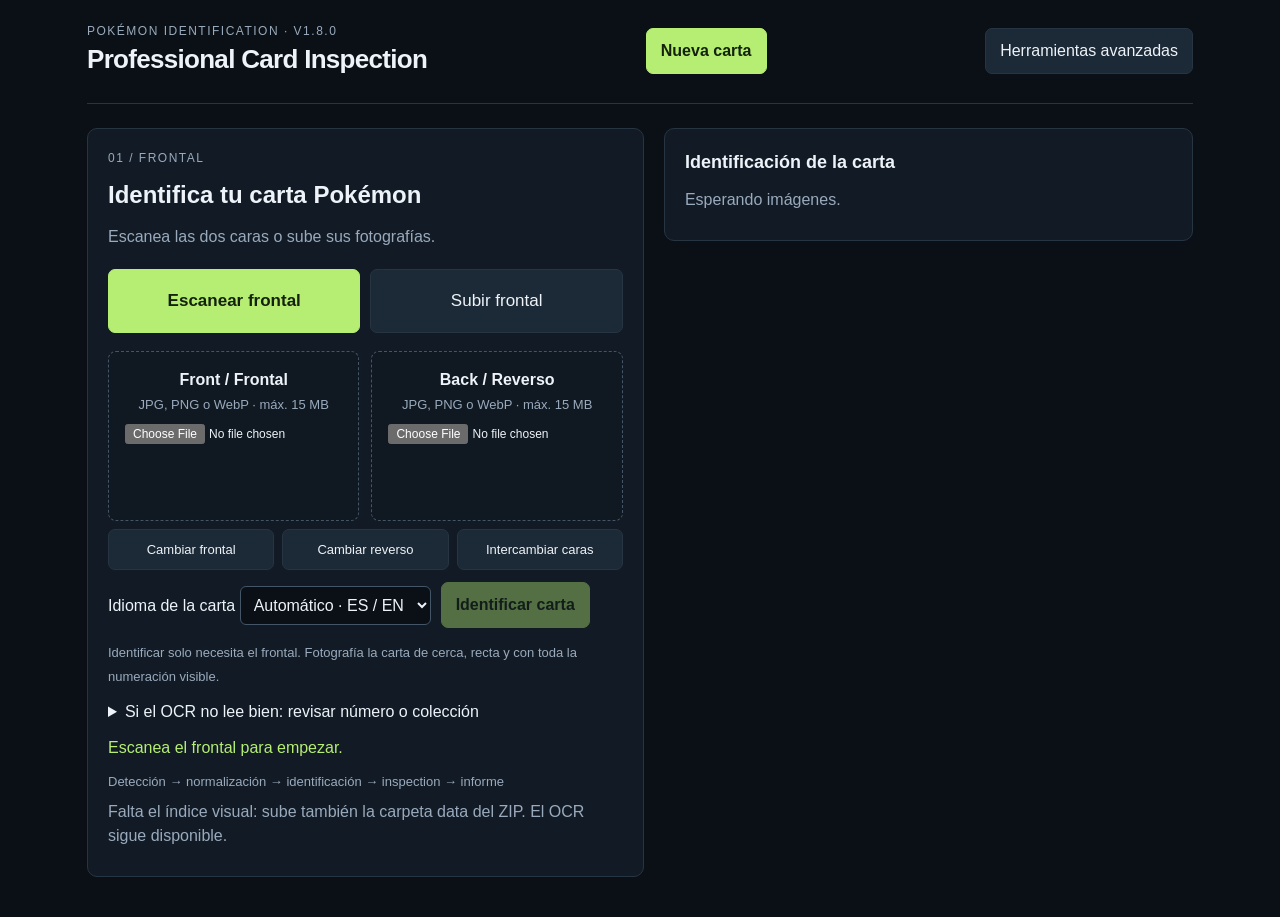
==== commit 176bfd57: "Add files via upload" ====
--- a/index.html
+++ b/index.html
@@ -5,7 +5,7 @@
 :root{color-scheme:dark;--bg:#0b1016;--panel:#121b25;--line:#273442;--muted:#99aabd;--ink:#edf3f8;--accent:#b5ee72;--blue:#79caff;--warn:#ffc17c}*{box-sizing:border-box}body{margin:0;font:16px/1.5 Inter,Segoe UI,Arial,sans-serif;background:var(--bg);color:var(--ink)}button,input,select{font:inherit}button{cursor:pointer;background:#1c2936;color:var(--ink);border:1px solid var(--line);border-radius:7px;padding:10px 14px}button:hover{border-color:var(--accent)}button:disabled{opacity:.4;cursor:not-allowed}button.primary{background:var(--accent);color:#14220c;font-weight:700;border-color:var(--accent)}button.active{background:#284333;color:var(--accent)}a{color:var(--accent)}aside{position:fixed;inset:0 auto 0 0;width:224px;padding:28px 20px;background:#0f1720;border-right:1px solid var(--line);display:flex;flex-direction:column;gap:28px}.brand{font-weight:750;letter-spacing:2px;font-size:26px}.brand span{color:var(--accent)}.brand small{display:block;font-size:12px;letter-spacing:1px;color:var(--muted);font-weight:400}nav{display:grid;gap:8px}nav button{text-align:left;border:0;background:transparent;color:var(--muted)}aside footer{margin-top:auto;color:var(--muted);font-size:12px}.badge{display:inline-block;border:1px solid #405a35;background:#233020;color:var(--accent);padding:4px 9px;border-radius:5px;font-size:12px;letter-spacing:.5px}.badge.amber{color:var(--warn);background:#36291c;border-color:#644729}main{margin-left:224px;padding:26px 34px;max-width:1800px}header,.row{display:flex;align-items:center;justify-content:space-between;gap:12px;flex-wrap:wrap}header{padding-bottom:24px;border-bottom:1px solid var(--line)}h1{font-size:26px;letter-spacing:-.7px;margin:0}h2{font-size:18px;margin:0 0 12px}h3{font-size:15px;margin:0 0 8px}p{margin:8px 0}small,.muted{color:var(--muted)}small{font-size:13px}.eyebrow{color:var(--muted);font-size:12px;letter-spacing:1.5px;text-transform:uppercase}.flow{display:grid;grid-template-columns:repeat(5,1fr);gap:8px;margin:24px 0}.step{border-top:2px solid var(--line);padding-top:9px;font-size:13px;color:var(--muted)}.step.active{border-color:var(--accent);color:var(--accent)}.workspace{display:grid;grid-template-columns:minmax(0,1fr) 350px;gap:20px}.panel{background:var(--panel);border:1px solid var(--line);border-radius:10px;padding:20px;margin-bottom:18px}.uploads{display:grid;grid-template-columns:1fr 1fr;gap:12px}.drop{border:1px dashed #435566;background:#101821;border-radius:8px;padding:16px;display:flex;align-items:center;gap:14px;cursor:pointer;min-height:112px}.drop:hover,.drop.drag{border-color:var(--accent);background:#1b2a25}.drop img{width:48px;height:68px;object-fit:contain}.upload-icon{font-size:26px;color:var(--accent)}.drop input{width:100%;font-size:12px;margin-top:8px}.drop span{display:block}.toolbar{display:flex;gap:6px;align-items:center;flex-wrap:wrap;margin:14px 0}.toolbar button{padding:6px 10px;font-size:14px}.stage{height:480px;overflow:hidden;position:relative;background-color:#0a1119;background-image:radial-gradient(#283543 1px,transparent 1px);background-size:20px 20px;border:1px solid var(--line);border-radius:8px;display:flex;align-items:center;justify-content:center;touch-action:none;cursor:grab}.stage:active{cursor:grabbing}.empty{text-align:center;color:var(--muted);padding:30px}.empty b{font-size:22px;color:var(--ink)}#plane{position:relative;flex-shrink:0;transform-origin:center}#cardImage{display:block;width:100%;height:100%;object-fit:fill;user-select:none;pointer-events:none}.overlay{position:absolute;inset:0;pointer-events:none}.guide{position:absolute;inset:5%;border:1px solid var(--blue)}.guide:before,.guide:after{content:'';position:absolute;background:#79caff88}.guide:before{left:50%;top:0;width:1px;height:100%}.guide:after{top:50%;left:0;height:1px;width:100%}.detect{position:absolute;inset:4%;border:2px dashed var(--accent)}.mark{position:absolute;width:26px;height:26px;border-radius:50%;background:#ffbe71;color:#201608;border:2px solid white;padding:0;font-size:12px;font-weight:bold;pointer-events:auto;transform:translate(-50%,-50%)}.mark.selected{box-shadow:0 0 0 7px #ffbe7138}.scan{position:absolute;left:0;right:0;height:2px;background:var(--accent);box-shadow:0 0 20px var(--accent);animation:scan 2s infinite}@keyframes scan{from{top:0}to{top:100%}}.toggles{display:flex;gap:12px;flex-wrap:wrap;font-size:13px;margin-top:12px}.toggles label{cursor:pointer}input[type=checkbox]{accent-color:var(--accent)}#status{margin:12px 0;color:var(--accent);min-height:24px}progress{width:100%;height:6px;accent-color:var(--accent)}.facts{display:grid;grid-template-columns:1fr 1fr;gap:12px;margin:16px 0}.facts small{display:block}.facts b{font-size:14px;font-weight:500}.confidence{font-size:13px;color:var(--accent)}.grade{font-size:70px;line-height:1.1;letter-spacing:-4px;color:var(--accent);font-weight:650}.grade small{font-size:20px;letter-spacing:0}.score{display:grid;grid-template-columns:95px 1fr 32px;align-items:center;gap:10px;font-size:14px;margin:14px 0}.bar{background:#293544;height:5px;border-radius:4px}.bar i{display:block;height:100%;background:var(--accent);border-radius:4px}.defect{display:block;text-align:left;width:100%;margin:8px 0;padding:12px}.defect small{display:block}.defect.selected{border-color:var(--warn)}.notice{padding:12px;border-left:2px solid var(--warn);background:#261f18;color:#e6c6a0;font-size:13px;margin:12px 0}.stats{display:grid;grid-template-columns:repeat(4,1fr);gap:14px;margin:22px 0}.stats strong{font-size:32px;display:block}.tablewrap{overflow:auto}table{width:100%;border-collapse:collapse;text-align:left;font-size:14px}th,td{padding:14px 10px;border-bottom:1px solid var(--line)}th{font-weight:500;color:var(--muted)}.hidden,[hidden]{display:none!important}dialog{background:var(--panel);color:var(--ink);border:1px solid var(--line);border-radius:12px;max-width:650px;width:92%;max-height:90vh;padding:24px}dialog::backdrop{background:#000b}.formgrid{display:grid;grid-template-columns:1fr 1fr;gap:12px}.formgrid label{font-size:13px;color:var(--muted)}.formgrid input{display:block;width:100%;margin:5px 0;background:var(--bg);color:var(--ink);border:1px solid var(--line);border-radius:5px;padding:9px}#toast{position:fixed;bottom:20px;right:20px;max-width:400px;background:#283b2a;padding:14px 20px;border:1px solid var(--accent);z-index:10;border-radius:8px}.detail{font-size:14px;border-left:2px solid var(--warn);padding:10px 12px;background:#201e1c}.two{display:grid;grid-template-columns:1fr 1fr;gap:16px}@media(max-width:1150px){aside{width:185px;padding:22px 12px}main{margin-left:185px;padding:22px}.workspace{grid-template-columns:minmax(0,1fr) 300px}.uploads{grid-template-columns:1fr}}@media(max-width:850px){aside{position:static;width:auto;display:block;padding:14px}aside .brand{font-size:20px}aside footer{display:none}nav{display:flex;overflow:auto;margin-top:12px}nav button{white-space:nowrap}main{margin:0;padding:16px}.workspace{grid-template-columns:1fr}.uploads{grid-template-columns:1fr 1fr}.stats{grid-template-columns:1fr 1fr}.stage{height:420px}}@media(max-width:480px){.uploads,.two,.formgrid{grid-template-columns:1fr}.flow{gap:5px}.step{font-size:11px}.panel{padding:14px}.stage{height:370px}}@media(prefers-reduced-motion:reduce){.scan{animation:none}}@media print{body{background:white;color:black}aside,header,.flow,#inspection,#dashboard,#history,#database,#settings,.noprint,#toast{display:none!important}main{margin:0;padding:0}#reports{display:block!important}.panel{background:white;border-color:#ccc;color:black;break-inside:avoid}.muted,small{color:#555}.grade{color:#222}.badge{color:black;background:white}.two{grid-template-columns:1fr 1fr}}
 </style></head><body>
 <aside><div class="brand">PCI<span> /</span><small>PROFESSIONAL CARD<br>INSPECTION</small></div><button class="primary" id="newSide">＋ New Inspection</button><nav aria-label="Navegación principal"><button data-page="inspection" class="active">⌖ Inspection workspace</button><button data-page="dashboard">▦ Dashboard</button><button data-page="history">▤ Inspections</button><button data-page="database">▧ Card Database</button><button data-page="reports">▥ Reports</button><button data-page="settings">⚙ Settings</button></nav><footer><span class="badge amber">OCR + CATALOG</span><p>Version 1.2.0<br>Internal PCI standard</p></footer></aside>
-<main><header><div><div class="eyebrow">Professional Card Inspection / Live Card Detection · v1.7.0</div><h1 id="pageTitle">Inspection workspace</h1></div><div class="row"><span class="badge amber">Grading simulado</span><button class="primary" id="newTop">＋ New Inspection</button></div></header>
+<main><header><div><div class="eyebrow">Professional Card Inspection / Live Card Detection · v1.8.0</div><h1 id="pageTitle">Inspection workspace</h1></div><div class="row"><span class="badge amber">Grading simulado</span><button class="primary" id="newTop">＋ New Inspection</button></div></header>
 <section id="inspection"><div class="flow" aria-label="Progreso"><div class="step active">01 / UPLOAD</div><div class="step">02 / DETECT</div><div class="step">03 / IDENTIFY</div><div class="step">04 / INSPECT</div><div class="step">05 / GRADE</div></div>
 <div class="workspace"><div><div class="panel"><div class="row"><h2>01 — Imágenes de la carta</h2><button id="demo">Cargar ejemplo</button></div><div class="uploads"><label class="drop" data-side="front"><span class="upload-icon">＋</span><img id="previewfront" hidden alt="Miniatura frontal"><div><strong>Front / Frontal</strong><span><small id="metafront">JPG, PNG o WebP · máx. 15 MB</small></span><input id="uploadfront" type="file" accept="image/jpeg,image/png,image/webp" aria-label="Subir frontal"></div></label><label class="drop" data-side="back"><span class="upload-icon">＋</span><img id="previewback" hidden alt="Miniatura reverso"><div><strong>Back / Reverso</strong><span><small id="metaback">JPG, PNG o WebP · máx. 15 MB</small></span><input id="uploadback" type="file" accept="image/jpeg,image/png,image/webp" aria-label="Subir reverso"></div></label></div><div class="recognition-controls"><label>Idioma de la carta <select id="ocrLang"><option value="es">Español</option><option value="en">English</option><option value="fr">Français</option><option value="de">Deutsch</option><option value="it">Italiano</option><option value="pt">Português</option><option value="ja">日本語</option></select></label><button id="rotateFront">Girar frontal 90°</button><button id="identifyOnly" class="primary" disabled>Identificar Pokémon</button></div><small>Identificar solo necesita el frontal. Fotografía la carta de cerca, recta y con toda la numeración visible.</small><details style="margin-top:12px"><summary>Si el OCR no lee bien: revisar número o colección</summary><div class="formgrid"><label>Número impreso<input id="hintNumber" placeholder="025/165, TG01/TG30 o SWSH020"></label><label>Nombre (opcional)<input id="hintName" placeholder="Pikachu"></label><label>Colección (opcional)<input id="hintSet" placeholder="Nombre de colección o ID TCGdex"></label></div><button id="searchIdentity">Buscar con estos datos</button><small> Estos campos solo se usan al pulsar buscar; quedan registrados como introducidos manualmente.</small></details><div class="row" style="margin-top:16px"><small>Incluye las cuatro esquinas y evita reflejos.</small><button class="primary" id="analyze" disabled>Analyze Card →</button></div><div id="status" role="status" aria-live="polite">Sube ambas caras o carga el ejemplo para comenzar.</div><progress id="progress" max="11" value="0" aria-label="Progreso del análisis"></progress><div id="pipeline" class="muted" style="font-size:13px;margin-top:8px">Detección → normalización → identificación → inspección → informe</div></div>
 <div class="panel"><div class="row"><h2>Inspection viewer</h2><small id="viewLabel">FRONT · Original</small></div><div class="toolbar"><button id="frontBtn" class="active">Front</button><button id="backBtn">Back</button><button id="zoomOut" aria-label="Reducir zoom">−</button><span id="zoomLabel">100%</span><button id="zoomIn" aria-label="Aumentar zoom">＋</button><button id="fit">Fit to screen</button></div><div class="stage" id="stage"><div class="empty" id="empty"><b>Tu próxima inspección empieza aquí.</b><p>Carga el frontal y el reverso de una carta.</p><small>Fotos locales · OCR local · Catálogo online</small></div><div id="plane" hidden><img id="cardImage" alt="Carta en inspección" draggable="false"><div class="overlay" id="overlay"></div><div class="scan" id="scan" hidden></div></div></div><div class="toggles"><label><input type="checkbox" id="showDefects" checked> Defects</label><label><input type="checkbox" id="showGuides" checked> Guides</label><label><input type="checkbox" id="showCentering"> Centering</label><label><input type="checkbox" id="showCorners" checked> Corners</label><label><input type="checkbox" id="showEdges" checked> Edges</label><label><input type="checkbox" id="showSurface" checked> Surface</label></div><small>Arrastra para desplazar · Selecciona un marcador para explorar el defecto.</small><div id="detail" style="margin-top:14px"></div></div><div class="panel" id="diagnostics"><h2>Detection & image quality</h2><p class="muted">Los resultados aparecerán durante el análisis.</p></div></div>
@@ -14,7 +14,7 @@
 <section id="history" hidden style="margin-top:24px"><div class="panel"><h2>Inspections</h2><p class="muted">Historial de esta sesión y ejemplos. Las imágenes no se guardan al cerrar el archivo.</p><div id="historyTable"></div></div></section>
 <section id="database" hidden style="margin-top:24px"><div class="panel"><h2>Card Database</h2><span class="badge">TCGdex · Catálogo de referencia</span><p class="muted">Índice de cartas del idioma elegido, con imágenes de referencia bajo demanda. Cobertura limitada a los registros e imágenes disponibles en TCGdex; no garantiza todas las ediciones o variantes existentes.</p><div class="toolbar"><button id="syncCatalog">Cargar / actualizar catálogo</button><input id="dbQuery" aria-label="Buscar en catálogo" placeholder="Nombre, número o ID"><button id="dbSearch">Buscar</button></div><p id="dbStatus" role="status">El catálogo se carga al identificar o al pulsar actualizar.</p><p><small>Fuente: <a href="https://tcgdex.dev" target="_blank" rel="noopener">TCGdex</a>. Pokémon y las ilustraciones pertenecen a sus respectivos titulares.</small></p><div id="dbTable"></div></div></section>
 <section id="reports" hidden style="margin-top:24px"><div id="reportContent" class="panel"><h2>Inspection report</h2><p class="muted">Completa una inspección o abre un ejemplo del historial.</p></div></section>
-<section id="settings" hidden style="margin-top:24px"><div class="panel"><h2>Analysis settings · v1.7.0</h2><p><b>Novedad:</b> cámara local con detección geométrica, autocaptura estable, recorte por perspectiva y guardado en este navegador. El detector geométrico está incluido en este HTML. La captura automática del frontal ahora comprueba el texto con OCR antes de guardar; requiere internet para cargar el lector y sus idiomas. El catálogo también requiere conexión.</p><p><b>Para probar:</b> Cámara · detectar frontal → permitir cámara → mantener una carta estable → captura automática → comprobar original y recorte → identificación OCR. Si no llega a capturar, pulsa «Tomar foto ahora»; se conserva la fotografía completa cuando no hay contorno confirmado.</p><p><b>Limitación:</b> el detector local reconoce geometría rectangular, no verifica que el objeto sea una carta Pokémon. No recupera detalles que no estén en la foto. Brillos, fundas, fondos rectangulares y desenfoque intenso pueden provocar fallos.</p><details><summary>Abrir esta versión en el teléfono / GitHub Pages</summary><p>Guarda el archivo como <b>index.html</b> en la carpeta publicada por GitHub Pages. En el repositorio abre Settings → Pages, selecciona la rama y carpeta correctas, y espera a que finalice el despliegue en Actions.</p><p>Abre la URL de <b>Visit site</b> en Safari o Chrome. La vista del archivo en github.com no ejecuta la aplicación. Comprueba que aparece v1.7.0; si ves una versión antigua, recarga la página o prueba una pestaña privada.</p><p><a href="https://docs.github.com/en/pages/getting-started-with-github-pages/creating-a-github-pages-site" target="_blank" rel="noopener">Instrucciones oficiales de GitHub Pages</a></p></details><p><b>Estándar activo:</b> PCI Prototype v1 · Escala 1.0–10.0</p><p><b>Identificación:</b> Tesseract.js 6 · OCR local + catálogo TCGdex por idioma. Requiere internet para descargar el motor, idiomas, catálogo e imágenes de referencia. Las fotos no se suben a TCGdex.</p><p><b>Grading:</b> sigue simulado. La coincidencia OCR no es una verificación de autenticidad ni de variante.</p><p class="muted">Las confianzas son valores de demostración, no probabilidades calibradas. La calificación no equivale a una certificación PSA, BGS o SGC.</p><h3 style="margin-top:24px">Módulos preparados para futuras fases</h3><p class="muted">ComputerVisionEngine → RecognitionEngine → QualityEngine → DefectEngine → GradingEngine → ReportingEngine</p><p class="muted">Los adaptadores intercambian imágenes, coordenadas normalizadas, evidencia, confianza y resultados versionados. Persistencia actual: solo memoria de sesión.</p></div></section>
+<section id="settings" hidden style="margin-top:24px"><div class="panel"><h2>Analysis settings · v1.8.0</h2><p><b>Novedad:</b> cámara local con detección geométrica, autocaptura estable, recorte por perspectiva y guardado en este navegador. El detector geométrico está incluido en este HTML. La captura no depende de leer texto. El reconocimiento compara el índice visual incluido y utiliza OCR como evidencia adicional; el lector necesita internet. El catálogo también requiere conexión.</p><p><b>Para probar:</b> Cámara · detectar frontal → permitir cámara → mantener una carta estable → captura automática → comprobar original y recorte → identificación OCR. Si no llega a capturar, pulsa «Tomar foto ahora»; se conserva la fotografía completa cuando no hay contorno confirmado.</p><p><b>Limitación:</b> el detector local reconoce geometría rectangular, no verifica que el objeto sea una carta Pokémon. No recupera detalles que no estén en la foto. Brillos, fundas, fondos rectangulares y desenfoque intenso pueden provocar fallos.</p><details><summary>Abrir esta versión en el teléfono / GitHub Pages</summary><p>Guarda el archivo como <b>index.html</b> en la carpeta publicada por GitHub Pages. En el repositorio abre Settings → Pages, selecciona la rama y carpeta correctas, y espera a que finalice el despliegue en Actions.</p><p>Abre la URL de <b>Visit site</b> en Safari o Chrome. La vista del archivo en github.com no ejecuta la aplicación. Comprueba que aparece v1.8.0; si ves una versión antigua, recarga la página o prueba una pestaña privada.</p><p><a href="https://docs.github.com/en/pages/getting-started-with-github-pages/creating-a-github-pages-site" target="_blank" rel="noopener">Instrucciones oficiales de GitHub Pages</a></p></details><p><b>Estándar activo:</b> PCI Prototype v1 · Escala 1.0–10.0</p><p><b>Identificación:</b> Tesseract.js 6 · OCR local + catálogo TCGdex por idioma. Requiere internet para descargar el motor, idiomas, catálogo e imágenes de referencia. Las fotos no se suben a TCGdex.</p><p><b>Grading:</b> sigue simulado. La coincidencia OCR no es una verificación de autenticidad ni de variante.</p><p class="muted">Las confianzas son valores de demostración, no probabilidades calibradas. La calificación no equivale a una certificación PSA, BGS o SGC.</p><h3 style="margin-top:24px">Módulos preparados para futuras fases</h3><p class="muted">ComputerVisionEngine → RecognitionEngine → QualityEngine → DefectEngine → GradingEngine → ReportingEngine</p><p class="muted">Los adaptadores intercambian imágenes, coordenadas normalizadas, evidencia, confianza y resultados versionados. Persistencia actual: solo memoria de sesión.</p></div></section>
 </main><dialog id="editDialog"><form id="editForm"><div class="row"><h2>Correct Identification</h2><button type="button" id="closeEdit" aria-label="Cerrar">✕</button></div><p class="muted">Corrige los datos antes de continuar. Tu edición quedará marcada como manual.</p><div class="formgrid" id="editFields"></div><div class="row" style="margin-top:20px"><small>No modifica puntuaciones.</small><button class="primary" type="submit">Guardar corrección</button></div></form></dialog><div id="toast" role="status" hidden></div>
 <script>
 'use strict';
@@ -92,7 +92,7 @@
 function renderCatalogPage(){const from=dbPage*30,items=dbVisible.slice(from,from+30);$('dbTable').innerHTML=`<p>${dbVisible.length} resultados · página ${dbPage+1}</p><div class="candidates">${items.map(c=>candidateMarkup(c,0,false)).join('')}</div><div class="toolbar"><button id="dbPrev" ${dbPage===0?'disabled':''}>Anterior</button><button id="dbNext" ${from+30>=dbVisible.length?'disabled':''}>Siguiente</button></div>`;bindImageErrors($('dbTable'));$('dbPrev').onclick=()=>{dbPage--;renderCatalogPage()};$('dbNext').onclick=()=>{dbPage++;renderCatalogPage()}}
 async function browseCatalog(force=false){if(dbBusy)return;dbBusy=true;$('syncCatalog').disabled=$('dbSearch').disabled=true;$('dbStatus').textContent='Cargando catálogo del idioma seleccionado…';try{const data=await PokemonDatabase.catalog($('ocrLang').value==='auto'?'es':$('ocrLang').value,force),q=normalizedText($('dbQuery').value);dbVisible=data.cards.filter(c=>!q||normalizedText(c.name+' '+c.id+' '+c.localId).includes(q));dbPage=0;renderCatalogPage()}catch(e){$('dbStatus').textContent=e.message}finally{dbBusy=false;$('syncCatalog').disabled=$('dbSearch').disabled=false}}
 async function rotateFront(){if(state.busy||!state.images.front)return;const original=state.images.front,token=++loadTokens.front;try{const img=new Image();await new Promise((res,rej)=>{img.onload=res;img.onerror=rej;img.src=original.src});if(token!==loadTokens.front||state.busy)return;const canvas=document.createElement('canvas');canvas.width=img.height;canvas.height=img.width;const ctx=canvas.getContext('2d');ctx.translate(canvas.width,0);ctx.rotate(Math.PI/2);ctx.drawImage(img,0,0);resetResults();state.images.front={...original,src:canvas.toDataURL('image/jpeg',.95),width:canvas.width,height:canvas.height};setPreview('front');side='front';view();ready()}catch{toast('No se pudo girar la imagen.')}}
-function initPokemonUI(){$('identifyOnly').onclick=()=>identifyFlow(false);$('searchIdentity').onclick=()=>identifyFlow(false,true);$('rotateFront').onclick=rotateFront;$('syncCatalog').onclick=()=>browseCatalog(true);$('dbSearch').onclick=()=>browseCatalog();$('dbQuery').onkeydown=e=>{if(e.key==='Enter')browseCatalog()};$('dbTable').innerHTML='<p class="muted">El catálogo se descargará del proveedor, no está incluido dentro del HTML.</p>';$('ocrLang').onchange=()=>{resetResults();state.recognitionError=null;ready();$('dbTable').innerHTML='<p class="muted">Idioma cambiado. Pulsa cargar catálogo.</p>';$('dbStatus').textContent='Idioma elegido: '+$('ocrLang').value};if(location.protocol==='file:')$('pipeline').textContent='Para móvil y OCR usa la URL HTTPS de GitHub Pages. Abrir el archivo desde una app de archivos puede restringir JavaScript.';document.querySelector('aside footer').innerHTML='<span class="badge">v1.7.0 · POKÉMON OCR</span><p>Catálogo TCGdex<br>Grading simulado</p>'}
+function initPokemonUI(){$('identifyOnly').onclick=()=>identifyFlow(false);$('searchIdentity').onclick=()=>identifyFlow(false,true);$('rotateFront').onclick=rotateFront;$('syncCatalog').onclick=()=>browseCatalog(true);$('dbSearch').onclick=()=>browseCatalog();$('dbQuery').onkeydown=e=>{if(e.key==='Enter')browseCatalog()};$('dbTable').innerHTML='<p class="muted">El catálogo se descargará del proveedor, no está incluido dentro del HTML.</p>';$('ocrLang').onchange=()=>{resetResults();state.recognitionError=null;ready();$('dbTable').innerHTML='<p class="muted">Idioma cambiado. Pulsa cargar catálogo.</p>';$('dbStatus').textContent='Idioma elegido: '+$('ocrLang').value};if(location.protocol==='file:')$('pipeline').textContent='Para móvil y OCR usa la URL HTTPS de GitHub Pages. Abrir el archivo desde una app de archivos puede restringir JavaScript.';document.querySelector('aside footer').innerHTML='<span class="badge">v1.8.0 · POKÉMON OCR</span><p>Catálogo TCGdex<br>Grading simulado</p>'}
 
 // UI controller: photos stay local, catalog references fetched from TCGdex.
 document.querySelectorAll('[data-page]').forEach(b=>b.onclick=()=>page(b.dataset.page));['newSide','newTop','dashNew'].forEach(id=>$(id).onclick=()=>{if(state&&(state.busy||Object.keys(state.images).length)&&!window.confirm('¿Iniciar una nueva inspección? Se descartará la mesa actual; los informes completados permanecerán en esta sesión.'))return;newInspection()});['front','back'].forEach(s=>{$('upload'+s).onchange=e=>loadFile(e.target.files[0],s);const drop=document.querySelector(`[data-side="${s}"]`);drop.ondragover=e=>{e.preventDefault();if(!state.busy)drop.classList.add('drag')};drop.ondragleave=()=>drop.classList.remove('drag');drop.ondrop=e=>{e.preventDefault();drop.classList.remove('drag');loadFile(e.dataTransfer.files[0],s)}});$('demo').onclick=demo;$('analyze').onclick=analyze;$('frontBtn').onclick=()=>{side='front';view()};$('backBtn').onclick=()=>{side='back';view()};$('zoomIn').onclick=()=>{zoom=Math.min(4,zoom+.25);transform()};$('zoomOut').onclick=()=>{zoom=Math.max(.5,zoom-.25);transform()};$('fit').onclick=fit;['showDefects','showGuides','showCentering','showCorners','showEdges','showSurface'].forEach(id=>$(id).onchange=draw);let drag=null;$('stage').onpointerdown=e=>{if(e.target.closest('button'))return;drag={x:e.clientX-pan.x,y:e.clientY-pan.y};$('stage').setPointerCapture(e.pointerId)};$('stage').onpointermove=e=>{if(drag){pan={x:e.clientX-drag.x,y:e.clientY-drag.y};transform()}};$('stage').onpointerup=$('stage').onpointercancel=()=>drag=null;window.addEventListener('resize',fit);$('closeEdit').onclick=()=>$('editDialog').close();$('editForm').onsubmit=e=>{e.preventDefault();const data=new FormData(e.target);if(!String(data.get('name')).trim()){toast('Introduce un nombre para la carta.');return}Object.keys(fields).forEach(k=>state.identification.card[k]=String(data.get(k)||'').trim());state.identification.status='manual';if(state.identification.simulated===false){delete state.identification.card.referenceId;delete state.identification.card.referenceImage;for(const key of ['printedNumber','setId','illustrator','hp','attacks','referenceLanguage','variantOptions'])delete state.identification.card[key];state.identification.card.source='manual';state.identification.confidence=null} $('editDialog').close();renderIdentity()};
@@ -140,13 +140,13 @@
  function region(x0,y0,x1,y1){let n=0,lap=0,grad=0,sum=0,sq=0,dark=0;for(let y=Math.max(2,Math.floor(sh*y0));y<Math.min(sh-2,sh*y1);y++)for(let x=Math.max(2,Math.floor(sw*x0));x<Math.min(sw-2,sw*x1);x++){const i=y*sw+x,g=smooth[i],l=smooth[i-1]+smooth[i+1]+smooth[i-sw]+smooth[i+sw]-4*g,dx=(smooth[i+1]-smooth[i-1])/2,dy=(smooth[i+sw]-smooth[i-sw])/2;n++;sum+=g;sq+=g*g;lap+=l*l;grad+=dx*dx+dy*dy;dark+=g<16}n=Math.max(1,n);return{brightness:sum/n,contrast:Math.sqrt(Math.max(0,sq/n-(sum/n)**2)),detail:lap/n,edgeRatio:lap/Math.max(1,grad),darkFraction:dark/n}}
  const whole=region(.08,.06,.92,.95),top=region(.08,.06,.92,.24),bottom=region(.06,.76,.94,.96);
  let reason='ready',message='Detalle suficiente para intentar identificar.';
- if(Math.min(nativeWidth,nativeHeight)<700){reason='size';message='Acerca la carta: el texto necesita más píxeles.'}
+ if(Math.min(nativeWidth,nativeHeight)<600){reason='size';message='Acerca la carta: el texto necesita más píxeles.'}
  else if(whole.brightness<28||whole.darkFraction>.65){reason='light';message='Falta luz sobre la carta. Prueba encender la luz.'}
  else if(whole.contrast<9){reason='contrast';message='No se distingue el diseño. Evita reflejos y ajusta el ángulo.'}
- else if(whole.detail<22||whole.edgeRatio<.16){reason='focus';message='Contorno listo. Mantén quieta la cámara para enfocar.'}
- else if((top.detail<12||top.edgeRatio<.10)||(bottom.detail<12||bottom.edgeRatio<.10)){reason='text';message='El texto aún tiene poco detalle. Ajusta el enfoque o el ángulo.'}
+ else if(whole.detail<10||whole.edgeRatio<.10){reason='focus';message='Contorno listo. Mantén quieta la cámara para enfocar.'}
+ else if((top.detail<5||top.edgeRatio<.065)&&(bottom.detail<5||bottom.edgeRatio<.065)){reason='text';message='El texto aún tiene poco detalle. Ajusta el enfoque o el ángulo.'}
  const score=Math.log1p(whole.detail)+Math.log1p(Math.min(top.detail,bottom.detail))*.5+Math.min(1,Math.min(nativeWidth,nativeHeight)/1000);
- return{ok:reason==='ready',reason,message,score,nativeWidth:Math.round(nativeWidth),nativeHeight:Math.round(nativeHeight),sampleWidth:sw,sampleHeight:sh,whole,top,bottom,version:'capture-quality-2',heuristic:true};
+ return{ok:reason==='ready',reason,message,score,nativeWidth:Math.round(nativeWidth),nativeHeight:Math.round(nativeHeight),sampleWidth:sw,sampleHeight:sh,whole,top,bottom,version:'capture-quality-1',heuristic:true};
 }
 
 if(typeof self!=='undefined')self.onmessage=e=>{const{id,type,data,width,height,corners}=e.data;try{const result=type==='quality'?assessCapture(data,width,height,corners):type==='warp'?warp(data,width,height,corners):detect(data,width,height);self.postMessage({id,result},result.data?[result.data.buffer]:[])}catch(error){self.postMessage({id,error:error.message})}};
@@ -156,10 +156,10 @@
 </script>
 <script>
 
-/* PCI Camera 1.7.0: local camera, worker detection, stable auto capture,
+/* PCI Camera 1.8.0: local camera, worker detection, stable auto capture,
    perspective correction, local persistence, then existing Pokémon OCR. */
 'use strict';
-const CaptureVersion='1.7.0';
+const CaptureVersion='1.8.0';
 const CaptureRules={evaluate(d,width,height){if(!d?.found)return{ok:false,message:d?.reason||'Coloca la carta completa dentro de la cámara.'};if(d.ambiguous)return{ok:false,message:'Acerca la cámara a una sola carta o toma la foto ahora.'};if(d.score<.70||d.edgeSupport<.56)return{ok:false,message:'Ajustando el contorno… Puedes tomar la foto ahora.'};const q=d.quality;const pixelWidth=Math.min(width,height)*Math.sqrt(d.area*.714);if(pixelWidth<140)return{ok:false,message:'Acerca un poco la carta.'};if(q.brightness<12||q.brightness>253)return{ok:false,message:'Ajusta la luz para poder ver el diseño.'};return{ok:true,message:'Carta localizada. Capturando…'}},similar(a,b){if(!a||!b)return false;const ds=a.map((p,i)=>Math.hypot(p.x-b[i].x,p.y-b[i].y));return Math.max(...ds)<.075&&ds.reduce((a,b)=>a+b,0)/4<.045},quality(d){return .6*d.score+.25*Math.min(1,Math.log1p(d.quality.sharpness)/7)+.15*(1-d.quality.clippedHighlights)}};
 // Independent OCR job: closing the camera cancels it without touching identification.
 const CaptureText={worker:null,generation:0,cancel(){this.generation++;const w=this.worker;this.worker=null;if(w)w.terminate().catch(()=>{})},async check(canvas,lang){
@@ -170,25 +170,18 @@
  await worker.setParameters({tessedit_pageseg_mode:'11'});const footer=await read(patch(.75,1));valid();$('cameraStatus').textContent='Comprobando texto superior…';const title=await read(patch(.02,.25));
  await worker.setParameters({tessedit_pageseg_mode:'6'});valid();$('cameraStatus').textContent='Confirmando la numeración con una segunda lectura…';const repeat=await read(patch(.72,1,1.4));
  const result=this.evaluate(title,footer,repeat);return{...result,title,footer,repeat,method:'two-footer-reads-and-title',date:new Date().toISOString()};})();
- try{return await Promise.race([operation,new Promise((_,reject)=>{timer=setTimeout(()=>{if(generation===this.generation)this.cancel();reject(Error('No se pudo verificar el texto a tiempo. Revisa la conexión o acerca la carta.'))},45000)})])}finally{clearTimeout(timer);if(this.worker===worker)this.worker=null;if(worker)await worker.terminate().catch(()=>{})}
+ try{return await Promise.race([operation,new Promise((_,reject)=>{timer=setTimeout(()=>{if(generation===this.generation)this.cancel();reject(Error('No se pudo verificar el texto a tiempo. Revisa la conexión o acerca la carta.'))},25000)})])}finally{clearTimeout(timer);if(this.worker===worker)this.worker=null;if(worker)await worker.terminate().catch(()=>{})}
  },evaluate(title,footer,repeat){const keys=r=>[...new Set(parseCardNumbers(r.text).map(n=>n.number+'/'+(n.total||'')))];const a=keys(footer),b=keys(repeat);const number=a.length===1&&b.length===1&&a[0]===b[0];const heading=/[A-Za-zÀ-ÿ]{3,}/.test(title.text);const ok=number&&heading&&title.confidence>=70&&footer.confidence>=75&&repeat.confidence>=75;return{ok,number:ok?a[0]:null,message:ok?'Texto superior y numeración legibles en la comprobación OCR.':'Aún no puedo leer con suficiente consistencia el nombre y la numeración. Mantén la carta enfocada o ajusta la distancia.'}}};
 
 class DetectionClient{constructor(){this.pending=new Map();this.next=0;this.workerURL=URL.createObjectURL(new Blob([document.getElementById('pci-worker-source').textContent],{type:'text/javascript'}));this.worker=new Worker(this.workerURL);this.worker.onmessage=({data})=>{const task=this.pending.get(data.id);if(!task)return;clearTimeout(task.timer);this.pending.delete(data.id);data.error?task.reject(new Error(data.error)):task.resolve(data.result)};this.worker.onerror=()=>this.close('No se pudo iniciar el detector local. Abre GitHub Pages en Safari o Chrome actualizado.')}run(type,canvas,corners){return new Promise((resolve,reject)=>{const id=++this.next;try{const data=canvas.getContext('2d',{willReadFrequently:true}).getImageData(0,0,canvas.width,canvas.height);const timer=setTimeout(()=>{this.pending.delete(id);reject(new Error('El detector tardó demasiado. Reintenta con una imagen más pequeña.'))},20000);this.pending.set(id,{resolve,reject,timer});this.worker.postMessage({id,type,width:canvas.width,height:canvas.height,data:data.data,corners},[data.data.buffer])}catch(e){reject(e)}})}close(message='Detección cancelada'){this.worker.terminate();URL.revokeObjectURL(this.workerURL);for(const task of this.pending.values()){clearTimeout(task.timer);task.reject(new Error(message))}this.pending.clear()}}
 const CameraCapture={stream:null,client:null,active:false,opening:false,session:0,timer:null,best:null,last:null,stableSince:0,stableFrames:0,target:'front',capturing:false,torch:false,async start(target='front'){if(state.busy||this.opening||this.active||this.capturing)return;if(!window.isSecureContext||!navigator.mediaDevices?.getUserMedia){toast('La cámara necesita HTTPS. Abre la URL de GitHub Pages en Safari o Chrome.');return}this.target=target;this.opening=true;this.active=true;const session=++this.session;this.best=this.last=null;this.previous=this.anchor=null;this.stableSince=0;this.stableFrames=0;this.lastGood=0;this.retryAt=0;this.startedAt=performance.now();$('captureSide').textContent=target==='front'?'Frontal':'Reverso';$('cameraStatus').textContent='Permite el acceso a la cámara para empezar.';$('cameraProgress').value=0;$('manualCapture').disabled=true;$('cameraDialog').showModal();try{let stream;try{stream=await navigator.mediaDevices.getUserMedia({audio:false,video:{facingMode:{ideal:'environment'},width:{ideal:2560},height:{ideal:1440},frameRate:{ideal:24,max:30}}})}catch(e){if(e.name!=='OverconstrainedError')throw e;stream=await navigator.mediaDevices.getUserMedia({audio:false,video:true})}if(session!==this.session){stream.getTracks().forEach(t=>t.stop());return}this.stream=stream;const video=$('cameraVideo');video.srcObject=stream;await video.play();if(session!==this.session)return;this.startedAt=performance.now();$('manualCapture').disabled=false;this.client=new DetectionClient();const track=stream.getVideoTracks()[0];track.addEventListener('ended',()=>{if(session===this.session){this.stop(false);$('cameraStatus').textContent='La cámara se ha desconectado. Cierra y vuelve a abrirla.'}});const caps=track.getCapabilities?.()||{};const advanced={};if(caps.focusMode?.includes('continuous'))advanced.focusMode='continuous';if(caps.exposureMode?.includes('continuous'))advanced.exposureMode='continuous';if(Object.keys(advanced).length)await track.applyConstraints({advanced:[advanced]}).catch(()=>{});if(session!==this.session)return;$('torchButton').hidden=!caps.torch;this.torch=false;$('torchButton').textContent='Encender luz';$('cameraStatus').textContent='Busca la carta con las cuatro esquinas visibles.';this.loop(session)}catch(e){if(session!==this.session)return;const messages={NotAllowedError:'Permiso de cámara denegado. Actívalo en los permisos del sitio y vuelve a intentar.',NotFoundError:'No se ha encontrado una cámara.',NotReadableError:'Otra aplicación está usando la cámara. Ciérrala y reintenta.'};this.stop(false);$('cameraStatus').textContent=messages[e.name]||e.message;$('cameraMetrics').textContent='Puedes cerrar esta ventana y subir una fotografía.'}finally{if(session===this.session)this.opening=false}},stop(close=true){this.session++;CaptureText.cancel();this.active=false;this.opening=false;clearTimeout(this.timer);this.stream?.getTracks().forEach(t=>t.stop());this.stream=null;$('cameraVideo').srcObject=null;this.client?.close();this.client=null;this.best=null;this.last=null;this.stableFrames=0;this.stableSince=0;if(close&&$('cameraDialog').open)$('cameraDialog').close()},async loop(session){if(!this.active||session!==this.session||this.capturing)return;const video=$('cameraVideo');if(!video.videoWidth){this.timer=setTimeout(()=>this.loop(session),200);return}const started=performance.now();try{const full=makeCanvas(video.videoWidth,video.videoHeight,2560);full.getContext('2d').drawImage(video,0,0,full.width,full.height);const small=makeCanvas(full.width,full.height,420);small.getContext('2d').drawImage(full,0,0,small.width,small.height);const result=await this.client.run('detect',small);if(session!==this.session||this.capturing)return;this.last={canvas:full,result,at:performance.now()};let gate=CaptureRules.evaluate(result,full.width,full.height);
-if(gate.ok){const detail=await this.client.run('quality',full,result.corners);if(this.target==='back'&&detail.reason==='text'){detail.ok=true;detail.reason='ready';detail.message='Detalle del reverso comprobado.'}if(session!==this.session||this.capturing)return;result.captureQuality=detail;gate=detail;if(performance.now()-this.startedAt<2500)gate={ok:false,message:'Deja que la cámara enfoque los textos…'};}
-this.paint(result,small.width,small.height,gate.ok);$('manualCapture').disabled=false;$('cameraStatus').textContent=performance.now()<this.retryAt?(this.retryMessage||gate.message):gate.message;const q=result.quality;$('cameraMetrics').textContent=result.found?`Contorno: índice ${result.score.toFixed(2)}/1 · luz ${Math.round(q.brightness)}/255 · ${result.captureQuality?'carta '+result.captureQuality.nativeWidth+' × '+result.captureQuality.nativeHeight+' px · '+(result.captureQuality.ok?'detalle comprobado':result.captureQuality.message):'comprobando detalle'} · ${Math.round(performance.now()-started)} ms`:(performance.now()-this.startedAt>8000?'No hace falta esperar: pulsa «Tomar foto ahora».':'Mantén la carta completa y ocupa buena parte de la imagen.');if(gate.ok){if(!CaptureRules.similar(this.previous,result.corners)||performance.now()-this.lastGood>1800){this.anchor=result.corners;this.stableSince=performance.now();this.stableFrames=0;this.best=null}this.stableFrames++;this.lastGood=performance.now();this.previous=result.corners;const value=result.captureQuality.score; if(!this.best||value>this.best.value)this.best={canvas:full,result,value};const elapsed=performance.now()-this.stableSince;$('cameraProgress').value=Math.min(1,Math.min(elapsed/1800,this.stableFrames/5));if(elapsed>=1800&&this.stableFrames>=5&&performance.now()>=this.retryAt){await this.capture(false);return}}else if(result.found||performance.now()-this.lastGood>900){this.previous=this.anchor=null;this.stableFrames=0;this.stableSince=0;this.best=null;$('cameraProgress').value=0}this.timer=setTimeout(()=>this.loop(session),Math.max(35,140-(performance.now()-started)))}catch(e){if(session!==this.session)return;this.stop(false);$('cameraStatus').textContent=e.message}},paint(result,w,h,good){const c=$('cameraOverlay');c.width=w;c.height=h;$('cameraView').style.aspectRatio=w+'/'+h;$('cameraView').style.width=Math.max(140,Math.min($('cameraDialog').clientWidth-38,window.innerHeight*.56*w/h))+'px';const ctx=c.getContext('2d');ctx.clearRect(0,0,w,h);if(!result.found){const gh=h*.78,gw=Math.min(w*.78,gh*.714);ctx.strokeStyle='#ffffff88';ctx.lineWidth=2;ctx.setLineDash([8,8]);ctx.strokeRect((w-gw)/2,(h-gh)/2,gw,gh);ctx.setLineDash([]);return}ctx.strokeStyle=good?'#b5ee72':'#ffc17c';ctx.fillStyle=good?'#b5ee7218':'#ffc17c18';ctx.lineWidth=3;ctx.beginPath();result.corners.forEach((p,i)=>i?ctx.lineTo(p.x*w,p.y*h):ctx.moveTo(p.x*w,p.y*h));ctx.closePath();ctx.fill();ctx.stroke();result.corners.forEach((p,i)=>{ctx.fillStyle='#b5ee72';ctx.beginPath();ctx.arc(p.x*w,p.y*h,5,0,Math.PI*2);ctx.fill();ctx.font='14px sans-serif';ctx.fillText(String(i+1),p.x*w+8,p.y*h-7)})},async capture(manual){if(this.capturing||!this.active)return;let chosen=manual?this.last:this.best;const video=$('cameraVideo');if(manual&&(!chosen||performance.now()-chosen.at>450)){if(!video.videoWidth)return;const canvas=makeCanvas(video.videoWidth,video.videoHeight,2560);canvas.getContext('2d').drawImage(video,0,0,canvas.width,canvas.height);chosen={canvas,result:{found:false,score:0,reason:'Fotografía manual; contorno pendiente de detectar.',quality:{}}}}if(!chosen||(!manual&&(!chosen.result.found||chosen.result.ambiguous)))return;this.capturing=true;const side=this.target,session=this.session;clearTimeout(this.timer);$('cameraStatus').textContent='Guardando fotografía…';$('manualCapture').disabled=true;try{const rectified=chosen.result.found&&!chosen.result.ambiguous;let cropped=chosen.canvas;
+if(gate.ok){const detail=await this.client.run('quality',full,result.corners);if(detail.reason==='text'){detail.ok=true;detail.reason='ready';detail.message='Carta localizada; se buscará también por imagen.'}if(session!==this.session||this.capturing)return;result.captureQuality=detail;gate=detail;if(performance.now()-this.startedAt<1400)gate={ok:false,message:'Deja que la cámara enfoque los textos…'};}
+this.paint(result,small.width,small.height,gate.ok);$('manualCapture').disabled=false;$('cameraStatus').textContent=performance.now()<this.retryAt?(this.retryMessage||gate.message):gate.message;const q=result.quality;$('cameraMetrics').textContent=result.found?`Contorno: índice ${result.score.toFixed(2)}/1 · luz ${Math.round(q.brightness)}/255 · ${result.captureQuality?'carta '+result.captureQuality.nativeWidth+' × '+result.captureQuality.nativeHeight+' px · '+(result.captureQuality.ok?'detalle comprobado':result.captureQuality.message):'comprobando detalle'} · ${Math.round(performance.now()-started)} ms`:(performance.now()-this.startedAt>8000?'No hace falta esperar: pulsa «Tomar foto ahora».':'Mantén la carta completa y ocupa buena parte de la imagen.');if(gate.ok){if(!CaptureRules.similar(this.previous,result.corners)||performance.now()-this.lastGood>1800){this.anchor=result.corners;this.stableSince=performance.now();this.stableFrames=0;this.best=null}this.stableFrames++;this.lastGood=performance.now();this.previous=result.corners;const value=result.captureQuality.score; if(!this.best||value>this.best.value)this.best={canvas:full,result,value};const elapsed=performance.now()-this.stableSince;$('cameraProgress').value=Math.min(1,Math.min(elapsed/800,this.stableFrames/3));if(elapsed>=800&&this.stableFrames>=3&&performance.now()>=this.retryAt){await this.capture(false);return}}else if(performance.now()-this.lastGood>900){this.previous=this.anchor=null;this.stableFrames=0;this.stableSince=0;this.best=null;$('cameraProgress').value=0}this.timer=setTimeout(()=>this.loop(session),Math.max(35,140-(performance.now()-started)))}catch(e){if(session!==this.session)return;this.stop(false);$('cameraStatus').textContent=e.message}},paint(result,w,h,good){const c=$('cameraOverlay');c.width=w;c.height=h;$('cameraView').style.aspectRatio=w+'/'+h;$('cameraView').style.width=Math.max(140,Math.min($('cameraDialog').clientWidth-38,window.innerHeight*.56*w/h))+'px';const ctx=c.getContext('2d');ctx.clearRect(0,0,w,h);if(!result.found){const gh=h*.78,gw=Math.min(w*.78,gh*.714);ctx.strokeStyle='#ffffff88';ctx.lineWidth=2;ctx.setLineDash([8,8]);ctx.strokeRect((w-gw)/2,(h-gh)/2,gw,gh);ctx.setLineDash([]);return}ctx.strokeStyle=good?'#b5ee72':'#ffc17c';ctx.fillStyle=good?'#b5ee7218':'#ffc17c18';ctx.lineWidth=3;ctx.beginPath();result.corners.forEach((p,i)=>i?ctx.lineTo(p.x*w,p.y*h):ctx.moveTo(p.x*w,p.y*h));ctx.closePath();ctx.fill();ctx.stroke();result.corners.forEach((p,i)=>{ctx.fillStyle='#b5ee72';ctx.beginPath();ctx.arc(p.x*w,p.y*h,5,0,Math.PI*2);ctx.fill();ctx.font='14px sans-serif';ctx.fillText(String(i+1),p.x*w+8,p.y*h-7)})},async capture(manual){if(this.capturing||!this.active)return;let chosen=manual?this.last:this.best;const video=$('cameraVideo');if(manual&&(!chosen||performance.now()-chosen.at>450)){if(!video.videoWidth)return;const canvas=makeCanvas(video.videoWidth,video.videoHeight,2560);canvas.getContext('2d').drawImage(video,0,0,canvas.width,canvas.height);chosen={canvas,result:{found:false,score:0,reason:'Fotografía manual; contorno pendiente de detectar.',quality:{}}}}if(!chosen||(!manual&&(!chosen.result.found||chosen.result.ambiguous)))return;this.capturing=true;const side=this.target,session=this.session;clearTimeout(this.timer);$('cameraStatus').textContent='Guardando fotografía…';$('manualCapture').disabled=true;try{const rectified=chosen.result.found&&!chosen.result.ambiguous;let cropped=chosen.canvas;
 if(rectified&&!chosen.result.captureQuality){chosen.result.captureQuality=await this.client.run('quality',chosen.canvas,chosen.result.corners);if(session!==this.session)return}
 const detail=chosen.result.captureQuality;
 if(!manual&&!detail?.ok)throw new Error('La fotografía no supera el control de detalle. Vuelve a escanear.');
-if(manual&&(!detail?.ok||side==='front')&&!window.confirm((detail?.ok?'La captura manual omite la comprobación de lectura del nombre y número.':(detail?.message||'No se ha podido comprobar el contorno ni el enfoque.'))+' ¿Guardar de todos modos?')){this.capturing=false;$('manualCapture').disabled=false;this.timer=setTimeout(()=>this.loop(session),150);return}
-if(rectified){const normalized=await this.client.run('warp',chosen.canvas,chosen.result.corners);if(session!==this.session)return;cropped=canvasFromPixels(normalized)}if(!manual&&side==='front'){
-$('cameraStatus').textContent='Comprobando nombre y numeración antes de guardar…';
-let textCheck;try{textCheck=await CaptureText.check(cropped,$('ocrLang').value)}catch(e){textCheck={ok:false,message:e.message}}
-if(session!==this.session)return;
-if(!textCheck.ok){this.retryAt=performance.now()+6000;this.retryMessage=textCheck.message;this.best=null;this.previous=null;this.stableFrames=0;this.stableSince=0;this.capturing=false;$('cameraProgress').value=0;$('cameraStatus').textContent=textCheck.message;$('manualCapture').disabled=false;this.timer=setTimeout(()=>this.loop(session),200);return}
-chosen.result.textCheck=textCheck;
-}
-const payload=makeCapture(chosen.canvas,cropped,chosen.result,manual?(rectified?'camera-manual':'camera-manual-raw'):'camera-auto',side);payload.perspectiveCorrected=rectified;this.stop();await acceptCapture(payload,side,true)}catch(e){if(session===this.session){this.stop(false);$('cameraStatus').textContent=e.message}}finally{this.capturing=false}},async toggleTorch(){const track=this.stream?.getVideoTracks()[0];if(!track)return;try{await track.applyConstraints({advanced:[{torch:!this.torch}]});this.torch=!this.torch;$('torchButton').textContent=this.torch?'Apagar luz':'Encender luz'}catch{toast('Esta cámara no permite controlar la luz.')}}};
+if(manual&&!detail?.ok&&!window.confirm((detail?.ok?'La captura manual omite la comprobación de lectura del nombre y número.':(detail?.message||'No se ha podido comprobar el contorno ni el enfoque.'))+' ¿Guardar de todos modos?')){this.capturing=false;$('manualCapture').disabled=false;this.timer=setTimeout(()=>this.loop(session),150);return}
+if(rectified){const normalized=await this.client.run('warp',chosen.canvas,chosen.result.corners);if(session!==this.session)return;cropped=canvasFromPixels(normalized)}const payload=makeCapture(chosen.canvas,cropped,chosen.result,manual?(rectified?'camera-manual':'camera-manual-raw'):'camera-auto',side);payload.perspectiveCorrected=rectified;this.stop();await acceptCapture(payload,side,true)}catch(e){if(session===this.session){this.stop(false);$('cameraStatus').textContent=e.message}}finally{this.capturing=false}},async toggleTorch(){const track=this.stream?.getVideoTracks()[0];if(!track)return;try{await track.applyConstraints({advanced:[{torch:!this.torch}]});this.torch=!this.torch;$('torchButton').textContent=this.torch?'Apagar luz':'Encender luz'}catch{toast('Esta cámara no permite controlar la luz.')}}};
 function makeCanvas(w,h,max=1600){const c=document.createElement('canvas'),scale=Math.min(1,max/Math.max(w,h));c.width=Math.max(1,Math.round(w*scale));c.height=Math.max(1,Math.round(h*scale));return c}
 function canvasFromPixels(data){const c=document.createElement('canvas');c.width=data.width;c.height=data.height;c.getContext('2d').putImageData(new ImageData(data.data,data.width,data.height),0,0);return c}
 function makeCapture(original,crop,detection,mode,side){return{version:CaptureVersion,id:'capture-'+Date.now(),date:new Date().toISOString(),side,mode,original:{src:original.toDataURL('image/jpeg',.98),width:original.width,height:original.height},normalized:{src:crop.toDataURL('image/jpeg',.98),width:crop.width,height:crop.height},detection,captureQuality:detection.captureQuality||null,quality:detection.captureQuality||CaptureRules.evaluate(detection,original.width,original.height),perspectiveCorrected:true,coordinates:'normalized-original',identityVerified:false}}
@@ -198,8 +191,8 @@
 function downloadData(url,name){const a=document.createElement('a');a.href=url;a.download=name;document.body.appendChild(a);a.click();a.remove()}
 function renderRealDetection(){const im=state.images.front,p=im?.capture;if(!p)return;if(!p.perspectiveCorrected){$('diagnostics').textContent='Fotografía manual sin recortar. El reconocimiento intentará localizar la carta antes de leerla.';return}const q=p.detection.quality;$('diagnostics').innerHTML=`<div class="row"><h2>Card Detection · mediciones reales</h2><span class="badge">LOCAL VISION</span></div><div class="facts"><div><small>Contorno</small><b>4 esquinas · índice ${p.detection.score.toFixed(2)}/1</b></div><div><small>Perspectiva</small><b>Corregida mediante homografía</b></div><div><small>Captura original</small><b>${p.original.width} × ${p.original.height} px</b></div><div><small>Recorte utilizado por OCR</small><b>${p.normalized.width} × ${p.normalized.height} px</b></div><div><small>Luminosidad media</small><b>${Math.round(q.brightness)} / 255</b></div><div><small>Píxeles muy claros</small><b>${(q.clippedHighlights*100).toFixed(1)}%</b></div></div><p class="muted">Estos índices orientan la captura. Las zonas claras también pueden ser parte del diseño. El detector busca rectángulos con forma de carta; la identidad se comprueba después mediante OCR y catálogo. Centering, defectos y grading siguen simulados.</p>`}
 async function detectUploaded(){if(state.busy||!state.images.front)return;const task=++captureTask,session=sequence,image=state.images.front;lock(true);$('status').textContent='Detectando el contorno de la fotografía…';let client;try{const img=new Image();await new Promise((resolve,reject)=>{img.onload=resolve;img.onerror=()=>reject(new Error('No se pudo abrir la foto'));img.src=image.src});if(task!==captureTask||session!==sequence)return;const full=makeCanvas(img.width,img.height,2560);full.getContext('2d').drawImage(img,0,0,full.width,full.height);const small=makeCanvas(full.width,full.height,720);small.getContext('2d').drawImage(full,0,0,small.width,small.height);client=new DetectionClient();const d=await client.run('detect',small);if(task!==captureTask||session!==sequence)return;if(!d.found||d.ambiguous){$('status').textContent=d.reason||'Contorno ambiguo. Prueba la cámara sobre un fondo diferente.';toast('No se ha aplicado ningún recorte. Puedes seguir identificando la imagen original.');return}const warped=await client.run('warp',full,d.corners);if(task!==captureTask||session!==sequence)return;const payload=makeCapture(full,canvasFromPixels(warped),d,'uploaded-photo','front');lock(false);await acceptCapture(payload,'front',true)}catch(e){if(session===sequence){$('status').textContent=e.message;toast(e.message)}}finally{client?.close();if(task===captureTask&&session===sequence)lock(false)}}
-function installCamera(){const style=document.createElement('style');style.textContent=`.capture-actions{display:flex;gap:8px;flex-wrap:wrap;margin:14px 0}.capture-comparison{display:grid;grid-template-columns:1fr 1fr;gap:12px}.capture-comparison figure{margin:0;background:#0b1016;padding:10px;border-radius:8px}.capture-comparison img{width:100%;height:220px;object-fit:contain}.capture-comparison figcaption{font-size:12px;color:#99aabd}.camera-view{position:relative;width:100%;max-height:none;margin:0 auto;aspect-ratio:4/3;background:#05080d;overflow:hidden}.camera-view video{display:block;width:100%;height:100%;object-fit:contain}.camera-view canvas{position:absolute;inset:0;width:100%;height:100%;pointer-events:none}#cameraDialog{width:min(94vw,850px);max-height:94vh;padding:18px}#cameraStatus{min-height:48px;color:#b5ee72}#cameraMetrics{font-size:13px;color:#99aabd}#cameraProgress{height:10px}@media(max-width:600px){.capture-actions button{flex:1 1 45%;min-height:46px}.capture-comparison img{height:160px}#cameraDialog{width:100%;max-height:100dvh;border-radius:0;margin:auto;padding:12px}.camera-view{max-height:none}#cameraMetrics{font-size:12px}}`;document.head.appendChild(style);const actions=document.createElement('div');actions.className='capture-actions';actions.innerHTML='<button class="primary" id="cameraFront">Cámara · detectar frontal</button><button id="cameraBack">Cámara · reverso</button><button id="detectPhoto">Detectar carta en foto subida</button><button id="restoreCapture">Recuperar última captura</button>';$('analyze').closest('.panel').prepend(actions);const capture=document.createElement('div');capture.id='captureResult';capture.className='panel';capture.hidden=true;$('diagnostics').before(capture);const dialog=document.createElement('dialog');dialog.id='cameraDialog';dialog.innerHTML='<div class="row"><h2>Detectar carta · <span id="captureSide">Frontal</span></h2><button id="closeCamera" aria-label="Cerrar cámara">✕</button></div><div class="camera-view" id="cameraView"><video id="cameraVideo" autoplay playsinline muted></video><canvas id="cameraOverlay"></canvas></div><p id="cameraStatus" role="status" aria-live="polite">Preparando cámara…</p><progress id="cameraProgress" max="1" value="0" aria-label="Estabilidad para captura automática"></progress><p id="cameraMetrics"></p><div class="toolbar"><button id="manualCapture" disabled>Tomar foto ahora</button><button id="torchButton" hidden>Encender luz</button></div><small>Deja enfocar la cámara: el frontal se guarda automáticamente cuando supera el control de detalle y la lectura del nombre y número. Esta lectura requiere internet para cargar OCR. Si fuerzas una foto que no supera la comprobación, se avisará antes de guardarla. Se guarda en este navegador, no en la galería del teléfono.</small>';document.body.appendChild(dialog);$('cameraFront').onclick=()=>CameraCapture.start('front');$('cameraBack').onclick=()=>CameraCapture.start('back');$('closeCamera').onclick=()=>CameraCapture.stop();dialog.addEventListener('cancel',e=>{e.preventDefault();CameraCapture.stop()});$('manualCapture').onclick=()=>CameraCapture.capture(true);$('torchButton').onclick=()=>CameraCapture.toggleTorch();$('detectPhoto').onclick=detectUploaded;$('restoreCapture').onclick=async()=>{if(state.busy)return;const seq=sequence;const p=await CatalogCache.get('capture:last:front');if(seq!==sequence)return;if(p)await acceptCapture(p,'front',false);else toast('No hay una captura frontal guardada en este navegador.')};document.addEventListener('visibilitychange',()=>{if(document.hidden)CameraCapture.stop()});window.addEventListener('pagehide',()=>CameraCapture.stop());
-const priorNew=newInspection;newInspection=function(){captureTask++;CameraCapture.stop();priorNew();lock(false);$('captureResult').hidden=true};const priorLock=lock;lock=function(value){priorLock(value);['cameraFront','cameraBack','detectPhoto','restoreCapture'].forEach(id=>$(id).disabled=value)};const priorDiagnostics=renderDiagnostics;renderDiagnostics=function(){if(state.images.front?.capture)renderRealDetection();else priorDiagnostics()};const priorIdentify=identifyFlow;identifyFlow=async function(...args){await priorIdentify(...args);if(state.images.front?.capture){state.detection={...state.images.front.capture.detection,normalized:true};renderRealDetection();draw()}};const priorDraw=draw;draw=function(){priorDraw();if(state.images[side]?.capture?.perspectiveCorrected){const bounds=$('overlay').querySelector('.detect');if(bounds)bounds.style.inset='0'}};const priorView=view;view=function(){priorView();if(state.images[side]?.capture)$('viewLabel').textContent=side.toUpperCase()+(state.images[side].capture.perspectiveCorrected?' · Recorte rectificado real':' · Foto original')};document.querySelector('aside footer').innerHTML='<span class="badge">v1.7.0 · LIVE DETECTION</span><p>Cámara + captura automática<br>Grading simulado</p>';}
+function installCamera(){const style=document.createElement('style');style.textContent=`.capture-actions{display:flex;gap:8px;flex-wrap:wrap;margin:14px 0}.capture-comparison{display:grid;grid-template-columns:1fr 1fr;gap:12px}.capture-comparison figure{margin:0;background:#0b1016;padding:10px;border-radius:8px}.capture-comparison img{width:100%;height:220px;object-fit:contain}.capture-comparison figcaption{font-size:12px;color:#99aabd}.camera-view{position:relative;width:100%;max-height:none;margin:0 auto;aspect-ratio:4/3;background:#05080d;overflow:hidden}.camera-view video{display:block;width:100%;height:100%;object-fit:contain}.camera-view canvas{position:absolute;inset:0;width:100%;height:100%;pointer-events:none}#cameraDialog{width:min(94vw,850px);max-height:94vh;padding:18px}#cameraStatus{min-height:48px;color:#b5ee72}#cameraMetrics{font-size:13px;color:#99aabd}#cameraProgress{height:10px}@media(max-width:600px){.capture-actions button{flex:1 1 45%;min-height:46px}.capture-comparison img{height:160px}#cameraDialog{width:100%;max-height:100dvh;border-radius:0;margin:auto;padding:12px}.camera-view{max-height:none}#cameraMetrics{font-size:12px}}`;document.head.appendChild(style);const actions=document.createElement('div');actions.className='capture-actions';actions.innerHTML='<button class="primary" id="cameraFront">Cámara · detectar frontal</button><button id="cameraBack">Cámara · reverso</button><button id="detectPhoto">Detectar carta en foto subida</button><button id="restoreCapture">Recuperar última captura</button>';$('analyze').closest('.panel').prepend(actions);const capture=document.createElement('div');capture.id='captureResult';capture.className='panel';capture.hidden=true;$('diagnostics').before(capture);const dialog=document.createElement('dialog');dialog.id='cameraDialog';dialog.innerHTML='<div class="row"><h2>Detectar carta · <span id="captureSide">Frontal</span></h2><button id="closeCamera" aria-label="Cerrar cámara">✕</button></div><div class="camera-view" id="cameraView"><video id="cameraVideo" autoplay playsinline muted></video><canvas id="cameraOverlay"></canvas></div><p id="cameraStatus" role="status" aria-live="polite">Preparando cámara…</p><progress id="cameraProgress" max="1" value="0" aria-label="Estabilidad para captura automática"></progress><p id="cameraMetrics"></p><div class="toolbar"><button id="manualCapture" disabled>Tomar foto ahora</button><button id="torchButton" hidden>Encender luz</button></div><small>La captura comprueba el contorno y el detalle. Después se buscará por imagen y se utilizará el texto disponible para distinguir referencias. Si fuerzas una foto que no supera la comprobación, se avisará antes de guardarla. Se guarda en este navegador, no en la galería del teléfono.</small>';document.body.appendChild(dialog);$('cameraFront').onclick=()=>CameraCapture.start('front');$('cameraBack').onclick=()=>CameraCapture.start('back');$('closeCamera').onclick=()=>CameraCapture.stop();dialog.addEventListener('cancel',e=>{e.preventDefault();CameraCapture.stop()});$('manualCapture').onclick=()=>CameraCapture.capture(true);$('torchButton').onclick=()=>CameraCapture.toggleTorch();$('detectPhoto').onclick=detectUploaded;$('restoreCapture').onclick=async()=>{if(state.busy)return;const seq=sequence;const p=await CatalogCache.get('capture:last:front');if(seq!==sequence)return;if(p)await acceptCapture(p,'front',false);else toast('No hay una captura frontal guardada en este navegador.')};document.addEventListener('visibilitychange',()=>{if(document.hidden)CameraCapture.stop()});window.addEventListener('pagehide',()=>CameraCapture.stop());
+const priorNew=newInspection;newInspection=function(){captureTask++;CameraCapture.stop();priorNew();lock(false);$('captureResult').hidden=true};const priorLock=lock;lock=function(value){priorLock(value);['cameraFront','cameraBack','detectPhoto','restoreCapture'].forEach(id=>$(id).disabled=value)};const priorDiagnostics=renderDiagnostics;renderDiagnostics=function(){if(state.images.front?.capture)renderRealDetection();else priorDiagnostics()};const priorIdentify=identifyFlow;identifyFlow=async function(...args){await priorIdentify(...args);if(state.images.front?.capture){state.detection={...state.images.front.capture.detection,normalized:true};renderRealDetection();draw()}};const priorDraw=draw;draw=function(){priorDraw();if(state.images[side]?.capture?.perspectiveCorrected){const bounds=$('overlay').querySelector('.detect');if(bounds)bounds.style.inset='0'}};const priorView=view;view=function(){priorView();if(state.images[side]?.capture)$('viewLabel').textContent=side.toUpperCase()+(state.images[side].capture.perspectiveCorrected?' · Recorte rectificado real':' · Foto original')};document.querySelector('aside footer').innerHTML='<span class="badge">v1.8.0 · LIVE DETECTION</span><p>Cámara + captura automática<br>Grading simulado</p>';}
 installCamera();
 
 
@@ -211,7 +204,7 @@
 function nameEvidence(name,text){const target=normalizedText(name),hay=normalizedText(text);if(!target||target.length<3)return 0;if((' '+hay+' ').includes(' '+target+' '))return 1;const words=hay.split(' '),n=target.split(' ').length;let best=0;for(let i=0;i<words.length;i++){const piece=words.slice(i,i+n).join(' ');if(piece.length<4||target.length<5||Math.abs(piece.length-target.length)>2||(piece[0]!==target[0]&&piece[1]!==target[1]))continue;best=Math.max(best,1-editDistance(target,piece)/Math.max(target.length,piece.length))}return best>=.78?best:0}
 function flexibleNumbers(text){const strict=parseCardNumbers(text).map(x=>({...x,corrected:false}));const fixed=String(text||'').replace(/\b([A-Z]{0,4}[0-9OIl]{1,4})\s*[/／]\s*([A-Z]{0,4}[0-9OIl]{1,4})\b/g,(all,a,b)=>[a,b].map(x=>x.replace(/([0-9OIl]+)$/,m=>m.replace(/O/g,'0').replace(/[Il]/g,'1'))).join('/'));const corrections=parseCardNumbers(fixed).filter(x=>!strict.some(y=>y.number===x.number&&y.total===x.total)).map(x=>({...x,corrected:true}));return strict.concat(corrections)}
 function rankCombined(cards,sets,e){const sm=new Map(sets.map(s=>[s.id,s])),text=e.text||'',nums=e.numbers||[];const out=[],nameCache=new Map();for(const c of cards){if(/^(A\d|P-A|B\d)/.test(c.id))continue;const set=sm.get(c.id.slice(0,c.id.lastIndexOf('-')))||{},number=normalizedNumber(c.localId),matches=nums.filter(n=>n.number===number),name=nameCache.has(c.name)?nameCache.get(c.name):nameEvidence(c.name,text),manualName=e.name?normalizedText(c.name).includes(normalizedText(e.name)):false;nameCache.set(c.name,name);let score=0,conflict=false;const reasons=[];if(e.manual&&nums.length&&!matches.length)continue;if(e.manual&&e.name&&!manualName)continue;if(e.set&&!normalizedText((set.id||'')+' '+(set.name||'')).includes(normalizedText(e.set)))continue;if(matches.length){score+=matches.some(m=>!m.corrected)?42:27;reasons.push(matches.some(m=>!m.corrected)?'Número leído coincide':'Número coincide tras corrección OCR O/0 o I/1')}else if(nums.length){if(name<.9&&!manualName)continue;score-=15;conflict=true;reasons.push('El número leído no coincide')}if(name||manualName){score+=Math.round(28*(manualName?1:name));reasons.push(manualName?'Nombre introducido coincide':name===1?'Nombre leído coincide':'Nombre parecido (OCR)')}if(e.set){score+=20;reasons.push('Colección introducida coincide')}const totals=matches.filter(m=>m.total&&/^\d+$/.test(m.total));if(totals.length&&set.cardCount?.official){if(totals.some(m=>Number(m.total)===Number(set.cardCount.official))){score+=25;reasons.push('Total impreso coincide con colección')}else{score-=28;conflict=true;reasons.push('Total impreso en conflicto')}}if(!matches.length&&!name&&!manualName&&!e.set)continue;if(score<=0)continue;out.push({card:c,set,score,textScore:score,nameMatch:name||Number(manualName),numberMatch:!!matches.length,exactNumber:matches.some(m=>!m.corrected),reasons,conflict,lang:e.lang,visual:null})}return out.sort((a,b)=>b.score-a.score||a.card.id.localeCompare(b.card.id))}
-function visualDescriptor(pixels,w,h){const values=[],edges=[],color=[];const regions=[[.06,.04,.94,.96],[.08,.16,.92,.63]];for(const r of regions){const grid=12,gray=[];for(let gy=0;gy<grid;gy++)for(let gx=0;gx<grid;gx++){let sum=0,rs=0,gs=0,bs=0,n=0;const x0=Math.floor((r[0]+(r[2]-r[0])*gx/grid)*w),x1=Math.floor((r[0]+(r[2]-r[0])*(gx+1)/grid)*w),y0=Math.floor((r[1]+(r[3]-r[1])*gy/grid)*h),y1=Math.floor((r[1]+(r[3]-r[1])*(gy+1)/grid)*h);for(let y=y0;y<y1;y++)for(let x=x0;x<x1;x++){const i=(y*w+x)*4;rs+=pixels[i];gs+=pixels[i+1];bs+=pixels[i+2];sum+=pixels[i]*.299+pixels[i+1]*.587+pixels[i+2]*.114;n++}gray.push(sum/Math.max(n,1));const total=rs+gs+bs+1;color.push(rs/total,gs/total,bs/total)}const mean=gray.reduce((s,v)=>s+v,0)/gray.length,sd=Math.sqrt(gray.reduce((s,v)=>s+(v-mean)**2,0)/gray.length);values.push(...gray.map(v=>(v-mean)/Math.max(8,sd)));for(let y=0;y<grid-1;y++)for(let x=0;x<grid-1;x++){edges.push(gray[y*grid+x+1]-gray[y*grid+x],gray[(y+1)*grid+x]-gray[y*grid+x])}}return{values,edges,color}}
+function visualDescriptor(pixels,w,h){const values=[],edges=[],color=[];const regions=[[.06,.04,.94,.96],[.08,.10,.92,.49]];for(const r of regions){const grid=12,gray=[];for(let gy=0;gy<grid;gy++)for(let gx=0;gx<grid;gx++){let sum=0,rs=0,gs=0,bs=0,n=0;const x0=Math.floor((r[0]+(r[2]-r[0])*gx/grid)*w),x1=Math.floor((r[0]+(r[2]-r[0])*(gx+1)/grid)*w),y0=Math.floor((r[1]+(r[3]-r[1])*gy/grid)*h),y1=Math.floor((r[1]+(r[3]-r[1])*(gy+1)/grid)*h);for(let y=y0;y<y1;y++)for(let x=x0;x<x1;x++){const i=(y*w+x)*4;rs+=pixels[i];gs+=pixels[i+1];bs+=pixels[i+2];sum+=pixels[i]*.299+pixels[i+1]*.587+pixels[i+2]*.114;n++}gray.push(sum/Math.max(n,1));const total=rs+gs+bs+1;color.push(rs/total,gs/total,bs/total)}const mean=gray.reduce((s,v)=>s+v,0)/gray.length,sd=Math.sqrt(gray.reduce((s,v)=>s+(v-mean)**2,0)/gray.length);values.push(...gray.map(v=>(v-mean)/Math.max(8,sd)));for(let y=0;y<grid-1;y++)for(let x=0;x<grid-1;x++){edges.push(gray[y*grid+x+1]-gray[y*grid+x],gray[(y+1)*grid+x]-gray[y*grid+x])}}return{values,edges,color}}
 function cosine(a,b){let dot=0,aa=0,bb=0;for(let i=0;i<a.length;i++){dot+=a[i]*b[i];aa+=a[i]*a[i];bb+=b[i]*b[i]}return aa*bb>1e-6?Math.max(-1,Math.min(1,dot/Math.sqrt(aa*bb))):0}
 function compareDescriptors(a,b){const structure=Math.max(0,cosine(a.values,b.values)),edges=Math.max(0,cosine(a.edges,b.edges)),color=Math.max(0,1-a.color.reduce((s,v,i)=>s+Math.abs(v-b.color[i]),0)/a.color.length*3);return .55*structure+.3*edges+.15*color}
 async function descriptorFromImage(src,remote=false,rotate=false){const img=new Image();if(remote){img.crossOrigin='anonymous';img.referrerPolicy='no-referrer'}let timer;try{await new Promise((resolve,reject)=>{timer=setTimeout(()=>{img.src='';reject(new Error('Referencia visual no disponible'))},10000);img.onload=resolve;img.onerror=()=>reject(new Error('Imagen inaccesible o CORS'));img.src=src});const canvas=document.createElement('canvas');canvas.width=96;canvas.height=132;const ctx=canvas.getContext('2d',{willReadFrequently:true});if(rotate){ctx.translate(96,132);ctx.rotate(Math.PI)}ctx.drawImage(img,0,0,96,132);return visualDescriptor(ctx.getImageData(0,0,96,132).data,96,132)}finally{clearTimeout(timer)}}
@@ -222,7 +215,14 @@
 PokemonConfig.languages.auto='spa+eng';
 PokemonOCR.read=async function(image,lang,token){const first=await priorOCR(image,lang,token);first.numbers=flexibleNumbers(first.bottom+'\n'+first.text);if(!first.numbers.length&&first.ocrConfidence<65){$('status').textContent='Reintentando lectura con giro de 180°…';const img=new Image();await new Promise((res,rej)=>{img.onload=res;img.onerror=rej;img.src=image.src});RecognitionJobs.check(token);const c=makeCanvas(img.width,img.height,2560),ctx=c.getContext('2d');ctx.translate(c.width,c.height);ctx.rotate(Math.PI);ctx.drawImage(img,0,0,c.width,c.height);const second=await priorOCR({src:c.toDataURL('image/jpeg',.95)},lang,token);second.numbers=flexibleNumbers(second.text);if(second.numbers.length||second.ocrConfidence>first.ocrConfidence+10)return{...second,rotated180:true}}return first};
 async function readReverse(image,lang,token){const evidence=await priorOCR(image,lang,token);return{...evidence,numbers:flexibleNumbers(evidence.text),note:'El reverso estándar es compartido por muchas cartas; no verifica identidad ni correspondencia entre ambas fotos.'}}
-async function pairedIdentify(manual=false){if(state.busy)return;if(!state.images.front||!state.images.back){$('status').textContent=state.images.front?'Frontal listo. Escanea o sube el reverso.':'Escanea o sube el frontal para empezar.';return}if(state.images.front.name==='Ejemplo ficticio'){await legacyPairedFlow(false,manual);return}resetResults();const token=++sequence;state.phase='identify';state.candidates=[];state.identification=null;state.recognitionError=null;state.lookup=null;state.ocr=null;PairRecognition.evidence=null;PairRecognition.lastResult=null;lock(true);flow(2);$('identity').innerHTML='<p class="muted">Leyendo las dos caras y buscando referencias…</p>';try{const language=$('ocrLang').value;let front,back;const warnings=[];if(manual){const raw=$('hintNumber').value.trim();let numbers=flexibleNumbers(raw);if(raw&&!numbers.length){if(!/^[A-Za-z]{0,5}\s*\d{1,4}$/.test(raw))throw new Error('Número no válido. Usa 025/165, TG01/TG30 o SWSH020.');numbers=[{number:normalizedNumber(raw),raw,total:null,corrected:false}]}front={text:'',bottom:'',numbers,name:$('hintName').value.trim(),set:$('hintSet').value.trim(),lang:language,manual:true};if(!numbers.length&&!front.name&&!front.set)throw new Error('Introduce al menos un dato para buscar.');back={text:'',numbers:[],note:'Reverso aportado; sin relectura en búsqueda manual.'}}else{for(const target of ['front','back']){$('status').textContent='Preparando '+(target==='front'?'frontal':'reverso')+'…';await normalizeForRecognition(target,token)}$('status').textContent='Leyendo frontal…';state.ocrSide='frontal';front=await PokemonOCR.read(state.images.front,language,token);RecognitionJobs.check(token);$('status').textContent='Revisando reverso…';try{state.ocrSide='reverso';back=await readReverse(state.images.back,language,token)}catch(e){RecognitionJobs.check(token);back={text:'',numbers:[],note:'No se pudo leer el reverso; se conserva su imagen.'};warnings.push('Lectura del reverso no disponible.')}if(back.numbers.length&&!front.numbers.length){warnings.push('El reverso contiene numeración de carta. Puede que hayas intercambiado las caras.');back.possibleSwap=true}else if(back.numbers.length&&front.numbers.length){warnings.push('Hay numeración en ambas caras. Comprueba que sean frontal y reverso del mismo ejemplar.')}}RecognitionJobs.check(token);state.ocr=front;PairRecognition.evidence={front,back,warnings};const langs=language==='auto'?['es','en']:[language],all=[],sources=[];for(const lang of langs){$('status').textContent='Consultando catálogo '+lang.toUpperCase()+'…';try{const data=await PokemonDatabase.catalog(lang);RecognitionJobs.check(token);const evidence={...front,lang};all.push(...rankCombined(data.cards,data.sets,evidence));sources.push({lang,updated:data.updated,offline:data.offline,count:data.cards.length})}catch(e){RecognitionJobs.check(token);warnings.push('Catálogo '+lang.toUpperCase()+': '+e.message)}}if(!sources.length)throw new Error('No se pudo acceder a ningún catálogo. Revisa internet y reintenta.');all.sort((a,b)=>b.score-a.score);$('status').textContent='Comparando imágenes de referencia…';const comparison=await compareCandidates(all,state.images.front,token,!!front.rotated180);RecognitionJobs.check(token);all.sort((a,b)=>b.score-a.score);state.candidates=all;state.lookup={source:'TCGdex',languages:sources,total:all.length,visual:comparison};const decision=proposalDecision(all,front);if(back.possibleSwap)decision.propose=false;PairRecognition.lastResult={version:'1.4.0',date:new Date().toISOString(),evidence:PairRecognition.evidence,lookup:state.lookup,decision,candidates:all.slice(0,24).map(c=>({id:c.card.id,name:c.card.name,lang:c.lang,score:c.score,textScore:c.textScore,visual:c.visual,reasons:c.reasons,conflict:c.conflict}))};if(decision.propose){const best=all[0];try{const detail=await PokemonDatabase.detail(best.lang,best.card.id);RecognitionJobs.check(token);let set=best.set;try{set=await PokemonDatabase.set(best.lang,detail.set.id)}catch{}RecognitionJobs.check(token);state.identification={card:cardFromReference(detail,set,best.lang),status:'pending',simulated:false,confidence:null,ocr:front,evidence:best.reasons,catalog:state.lookup,pairedEvidence:PairRecognition.evidence,proposal:true};if(language==='auto'&&all.some(c=>c.card.id===best.card.id&&c.lang!==best.lang&&Math.abs(c.score-best.score)<12))state.identification.card.language='Sin confirmar (referencia '+best.lang.toUpperCase()+')'}catch(e){RecognitionJobs.check(token);warnings.push('No se pudo cargar la ficha completa. Selecciona una candidata para reintentar.')}}renderIdentity();$('progress').value=5;$('status').textContent=state.identification?'Carta propuesta automáticamente. Revisa la referencia y confirma.':all.length?'Hay varias posibilidades. Revisa las candidatas o corrige el número.':'No hay coincidencias suficientes. Prueba otra foto o corrige el número.';$('pipeline').textContent='Frontal + reverso → OCR → catálogo → comparación visual';}catch(e){if(token!==sequence)return;state.recognitionError=e.message;renderIdentity();$('status').textContent=e.message}finally{if(token===sequence){lock(false);refreshSimple();renderRealDetection()}}}
+async function pairedIdentify(manual=false){if(state.busy)return;if(!state.images.front||!state.images.back){$('status').textContent=state.images.front?'Frontal listo. Escanea o sube el reverso.':'Escanea o sube el frontal para empezar.';return}if(state.images.front.name==='Ejemplo ficticio'){await legacyPairedFlow(false,manual);return}resetResults();const token=++sequence;state.phase='identify';state.candidates=[];state.identification=null;state.recognitionError=null;state.lookup=null;state.ocr=null;PairRecognition.evidence=null;PairRecognition.visualSearch=null;PairRecognition.lastResult=null;lock(true);flow(2);$('identity').innerHTML='<p class="muted">Leyendo las dos caras y buscando referencias…</p>';try{const language=$('ocrLang').value;let front,back;const warnings=[];if(manual){const raw=$('hintNumber').value.trim();let numbers=flexibleNumbers(raw);if(raw&&!numbers.length){if(!/^[A-Za-z]{0,5}\s*\d{1,4}$/.test(raw))throw new Error('Número no válido. Usa 025/165, TG01/TG30 o SWSH020.');numbers=[{number:normalizedNumber(raw),raw,total:null,corrected:false}]}front={text:'',bottom:'',numbers,name:$('hintName').value.trim(),set:$('hintSet').value.trim(),lang:language,manual:true};if(!numbers.length&&!front.name&&!front.set)throw new Error('Introduce al menos un dato para buscar.');back={text:'',numbers:[],note:'Reverso aportado; sin relectura en búsqueda manual.'}}else{for(const target of ['front','back']){$('status').textContent='Preparando '+(target==='front'?'frontal':'reverso')+'…';await normalizeForRecognition(target,token)}$('status').textContent='Buscando por ilustración, color y estructura…';PairRecognition.visualSearch=null;
+try{PairRecognition.visualSearch=await VisualIndex18.search(state.images.front,token)}catch(e){RecognitionJobs.check(token);warnings.push('Búsqueda visual global: '+e.message)}
+RecognitionJobs.check(token);$('status').textContent='Combinando imagen y texto…';state.ocrSide='frontal';
+front=strongVisual18(PairRecognition.visualSearch)?{text:'',bottom:'',numbers:[],ocrConfidence:0,lang:language,manual:false,source:'global-visual',rotated180:PairRecognition.visualSearch.hits[0].rotation===180}:await scanEvidence18(state.images.front,language,token);
+if(front.error)warnings.push('OCR: '+front.error);
+RecognitionJobs.check(token);$('status').textContent='Revisando reverso…';try{state.ocrSide='reverso';back={text:'',numbers:[],note:'Reverso conservado para inspección. Su diseño genérico no identifica la referencia.'}}catch(e){RecognitionJobs.check(token);back={text:'',numbers:[],note:'No se pudo leer el reverso; se conserva su imagen.'};warnings.push('Lectura del reverso no disponible.')}if(back.numbers.length&&!front.numbers.length){warnings.push('El reverso contiene numeración de carta. Puede que hayas intercambiado las caras.');back.possibleSwap=true}else if(back.numbers.length&&front.numbers.length){warnings.push('Hay numeración en ambas caras. Comprueba que sean frontal y reverso del mismo ejemplar.')}}RecognitionJobs.check(token);state.ocr=front;PairRecognition.evidence={front,back,warnings};const langs=language==='auto'?['es','en']:[language],all=[],sources=[];for(const lang of langs){$('status').textContent='Consultando catálogo '+lang.toUpperCase()+'…';try{const data=await PokemonDatabase.catalog(lang);RecognitionJobs.check(token);const evidence={...front,lang};const ranked=rankCombined(data.cards,data.sets,evidence);
+if(!manual&&PairRecognition.visualSearch&&(lang==='en'||language!=='auto')){const byId=new Map(ranked.map(c=>[c.card.id,c])),catalogById=new Map(data.cards.map(c=>[c.id,c])),setsById=new Map(data.sets.map(c=>[c.id,c]));for(const hit of PairRecognition.visualSearch.hits.slice(0,30)){let c=byId.get(hit.card.id);if(!c){const local=catalogById.get(hit.card.id);c={card:local||hit.card,set:setsById.get(hit.card.id.slice(0,hit.card.id.lastIndexOf('-')))||{},lang:local?lang:'en',score:0,textScore:0,nameMatch:0,numberMatch:false,exactNumber:false,reasons:[],conflict:false,visual:null};ranked.push(c)}c.localEvidence=hit.local;if(hit.local?.inliers>=8){c.score+=40*Math.min(1,hit.local.inliers/25);c.reasons.push(hit.local.inliers+' detalles locales con posición coherente')}c.globalVisual=hit.score;c.globalArt=hit.art;c.globalFull=hit.full;c.score+=Math.round(Math.max(0,hit.score-.60)*100);c.reasons.push('Coincidencia de ilustración y estructura '+hit.score.toFixed(2)+'/1 · orientativa')}}
+all.push(...ranked);sources.push({lang,updated:data.updated,offline:data.offline,count:data.cards.length})}catch(e){RecognitionJobs.check(token);warnings.push('Catálogo '+lang.toUpperCase()+': '+e.message)}}if(!sources.length)throw new Error('No se pudo acceder a ningún catálogo. Revisa internet y reintenta.');all.sort((a,b)=>b.score-a.score);$('status').textContent='Comparando imágenes de referencia…';const comparison=await compareCandidates(all,state.images.front,token,!!front.rotated180);RecognitionJobs.check(token);all.sort((a,b)=>b.score-a.score);state.candidates=all;state.lookup={source:'TCGdex',languages:sources,total:all.length,visual:comparison};const decision=proposalDecision(all,front);if(back.possibleSwap)decision.propose=false;PairRecognition.lastResult={version:'1.4.0',date:new Date().toISOString(),evidence:PairRecognition.evidence,lookup:state.lookup,decision,candidates:all.slice(0,24).map(c=>({id:c.card.id,name:c.card.name,lang:c.lang,score:c.score,textScore:c.textScore,visual:c.visual,reasons:c.reasons,conflict:c.conflict}))};if(decision.propose){const best=all[0];try{const detail=await PokemonDatabase.detail(best.lang,best.card.id);RecognitionJobs.check(token);let set=best.set;try{set=await PokemonDatabase.set(best.lang,detail.set.id)}catch{}RecognitionJobs.check(token);state.identification={card:cardFromReference(detail,set,best.lang),status:'pending',simulated:false,confidence:null,ocr:front,evidence:best.reasons,catalog:state.lookup,pairedEvidence:PairRecognition.evidence,proposal:true};if(decision.visualOnly)state.identification.card.language='Sin confirmar (referencia visual EN)';if(language==='auto'&&all.some(c=>c.card.id===best.card.id&&c.lang!==best.lang&&Math.abs(c.score-best.score)<12))state.identification.card.language='Sin confirmar (referencia '+best.lang.toUpperCase()+')'}catch(e){RecognitionJobs.check(token);warnings.push('No se pudo cargar la ficha completa. Selecciona una candidata para reintentar.')}}renderIdentity();$('progress').value=5;$('status').textContent=state.identification?'Carta propuesta automáticamente. Revisa la referencia y confirma.':all.length?'Hay varias posibilidades. Revisa las candidatas o corrige el número.':'No hay coincidencias suficientes. Prueba otra foto o corrige el número.';$('pipeline').textContent='Frontal + reverso → OCR → catálogo → comparación visual';}catch(e){if(token!==sequence)return;state.recognitionError=e.message;renderIdentity();$('status').textContent=e.message}finally{if(token===sequence){lock(false);refreshSimple();renderRealDetection()}}}
 const legacyPairedFlow=identifyFlow;
 identifyFlow=async function(_withInspection=false,manual=false){return pairedIdentify(manual)};
 const originalChooseCandidate=chooseCandidate;
@@ -235,18 +235,18 @@
 const oldLoadFile=loadFile;
 loadFile=async function(file,target){const before=state.images[target];await oldLoadFile(file,target);refreshSimple();if(before!==state.images[target]&&state.images.front&&state.images.back&&!state.busy)await pairedIdentify()};
 function refreshSimple(){if(!$('scanNext'))return;const front=!!state.images.front,back=!!state.images.back;$('scanNext').textContent=!front?'Escanear frontal':!back?'Escanear reverso':'Volver a escanear frontal';$('uploadNext').textContent=!front?'Subir frontal':!back?'Subir reverso':'Cambiar imagen frontal';$('pairState').textContent=!front?'01 / Frontal':!back?'02 / Reverso':'03 / Identificación';$('identifyOnly').disabled=state.busy||!front||!back;$('identifyOnly').textContent='Identificar carta';$('scanNext').disabled=$('uploadNext').disabled=state.busy;$('simpleBackUpload').disabled=$('simpleFrontUpload').disabled=state.busy}
-function installSimple(){const style=document.createElement('style');style.textContent=`body:not(.advanced) aside,body:not(.advanced) .advanced-grading,body:not(.advanced) .advanced-only,body:not(.advanced) #identityPanel>.eyebrow{display:none}body:not(.advanced) main{margin:0 auto;max-width:1150px;padding:22px}body:not(.advanced) .flow{display:none}body:not(.advanced) .workspace{margin-top:24px;grid-template-columns:minmax(0,1fr) minmax(0,.95fr)}body:not(.advanced) .secondary-panel,body:not(.advanced) #demo,body:not(.advanced) #analyze,body:not(.advanced) #rotateFront,body:not(.advanced) .capture-actions,body:not(.advanced) #captureResult,body:not(.advanced) #diagnostics{display:none!important}body:not(.advanced) header .badge{display:none}body:not(.advanced) .uploads{grid-template-columns:1fr 1fr}body:not(.advanced) .drop{overflow-wrap:anywhere;display:block;text-align:center;min-height:170px}body:not(.advanced) .drop img{width:80px;height:110px;margin:8px auto}body:not(.advanced) .drop .upload-icon{display:none}body:not(.advanced) .drop input{font-size:12px!important}.simple-primary{display:flex;gap:10px;margin:18px 0}.simple-primary button{flex:1;padding:18px 12px;font-size:17px}.simple-caption{color:#99aabd;margin:10px 0 20px}.pair-actions{display:flex;gap:8px;margin:8px 0}.pair-actions button{flex:1;font-size:13px}body:not(.advanced) #progress{display:none}body:not(.advanced) #pipeline{font-size:12px}body:not(.advanced) .recognition-controls{margin:12px 0}.advanced #simpleEntry{display:none}@media(max-width:750px){body:not(.advanced) .workspace{grid-template-columns:1fr}body:not(.advanced) main{padding:14px}.simple-primary{flex-direction:column}body:not(.advanced) h1{font-size:23px}}`;document.head.appendChild(style);const workspace=document.querySelector('.workspace'),left=workspace.children[0],right=workspace.children[1];Array.from(left.children).slice(1).forEach(el=>el.classList.add('secondary-panel'));Array.from(right.children).filter(el=>el.id!=='identityPanel').forEach(el=>el.classList.add('secondary-panel'));const entry=document.createElement('div');entry.id='simpleEntry';entry.innerHTML='<div class="eyebrow" id="pairState">01 / Frontal</div><h2 style="font-size:24px;margin-top:10px">Identifica tu carta Pokémon</h2><p class="simple-caption">Escanea las dos caras o sube sus fotografías.</p><div class="simple-primary"><button id="scanNext" class="primary">Escanear frontal</button><button id="uploadNext">Subir frontal</button></div>';left.children[0].prepend(entry);const buttons=document.createElement('div');buttons.className='pair-actions';buttons.innerHTML='<button id="simpleFrontUpload">Cambiar frontal</button><button id="simpleBackUpload">Cambiar reverso</button><button id="swapSides">Intercambiar caras</button>';document.querySelector('.uploads').after(buttons);$('scanNext').onclick=()=>CameraCapture.start(state.images.front&&!state.images.back?'back':'front');$('uploadNext').onclick=()=>$('upload'+(state.images.front&&!state.images.back?'back':'front')).click();$('simpleFrontUpload').onclick=()=>$('uploadfront').click();$('simpleBackUpload').onclick=()=>$('uploadback').click();$('swapSides').onclick=()=>{if(state.busy)return;[state.images.front,state.images.back]=[state.images.back,state.images.front];resetResults();for(const target of ['front','back']){if(state.images[target])setPreview(target);else{$('preview'+target).hidden=true;$('meta'+target).textContent='Sin imagen'}}refreshSimple();view();if(state.images.front&&state.images.back)pairedIdentify()};const toggle=document.createElement('button');toggle.id='advancedToggle';toggle.textContent='Herramientas avanzadas';document.querySelector('header').appendChild(toggle);toggle.onclick=()=>{const active=document.body.classList.toggle('advanced');toggle.textContent=active?'Volver al escáner':'Herramientas avanzadas';if(!active)page('inspection');requestAnimationFrame(fit)};$('demo').parentElement.classList.add('advanced-only');$('analyze').parentElement.classList.add('advanced-only');$('pageTitle').textContent='Professional Card Inspection';$('newTop').textContent='Nueva carta';const option=document.createElement('option');option.value='auto';option.textContent='Automático · ES / EN';$('ocrLang').prepend(option);$('ocrLang').value='auto';$('identifyOnly').onclick=()=>pairedIdentify();$('searchIdentity').onclick=()=>pairedIdentify(true);const previousReady=ready;ready=function(){previousReady();refreshSimple()};const previousLock=lock;lock=function(v){previousLock(v);refreshSimple();$('swapSides').disabled=v};const previousNew=newInspection;newInspection=function(){previousNew();PairRecognition.evidence=PairRecognition.lastResult=null;refreshSimple();$('pageTitle').textContent='Professional Card Inspection';$('status').textContent='Escanea el frontal para empezar.'};const previousRenderReport=renderReport;renderReport=function(){previousRenderReport()};refreshSimple();$('status').textContent='Escanea el frontal para empezar.';document.querySelector('header .eyebrow').textContent='POKÉMON IDENTIFICATION · v1.7.0';}
+function installSimple(){const style=document.createElement('style');style.textContent=`body:not(.advanced) aside,body:not(.advanced) .advanced-grading,body:not(.advanced) .advanced-only,body:not(.advanced) #identityPanel>.eyebrow{display:none}body:not(.advanced) main{margin:0 auto;max-width:1150px;padding:22px}body:not(.advanced) .flow{display:none}body:not(.advanced) .workspace{margin-top:24px;grid-template-columns:minmax(0,1fr) minmax(0,.95fr)}body:not(.advanced) .secondary-panel,body:not(.advanced) #demo,body:not(.advanced) #analyze,body:not(.advanced) #rotateFront,body:not(.advanced) .capture-actions,body:not(.advanced) #captureResult,body:not(.advanced) #diagnostics{display:none!important}body:not(.advanced) header .badge{display:none}body:not(.advanced) .uploads{grid-template-columns:1fr 1fr}body:not(.advanced) .drop{overflow-wrap:anywhere;display:block;text-align:center;min-height:170px}body:not(.advanced) .drop img{width:80px;height:110px;margin:8px auto}body:not(.advanced) .drop .upload-icon{display:none}body:not(.advanced) .drop input{font-size:12px!important}.simple-primary{display:flex;gap:10px;margin:18px 0}.simple-primary button{flex:1;padding:18px 12px;font-size:17px}.simple-caption{color:#99aabd;margin:10px 0 20px}.pair-actions{display:flex;gap:8px;margin:8px 0}.pair-actions button{flex:1;font-size:13px}body:not(.advanced) #progress{display:none}body:not(.advanced) #pipeline{font-size:12px}body:not(.advanced) .recognition-controls{margin:12px 0}.advanced #simpleEntry{display:none}@media(max-width:750px){body:not(.advanced) .workspace{grid-template-columns:1fr}body:not(.advanced) main{padding:14px}.simple-primary{flex-direction:column}body:not(.advanced) h1{font-size:23px}}`;document.head.appendChild(style);const workspace=document.querySelector('.workspace'),left=workspace.children[0],right=workspace.children[1];Array.from(left.children).slice(1).forEach(el=>el.classList.add('secondary-panel'));Array.from(right.children).filter(el=>el.id!=='identityPanel').forEach(el=>el.classList.add('secondary-panel'));const entry=document.createElement('div');entry.id='simpleEntry';entry.innerHTML='<div class="eyebrow" id="pairState">01 / Frontal</div><h2 style="font-size:24px;margin-top:10px">Identifica tu carta Pokémon</h2><p class="simple-caption">Escanea las dos caras o sube sus fotografías.</p><div class="simple-primary"><button id="scanNext" class="primary">Escanear frontal</button><button id="uploadNext">Subir frontal</button></div>';left.children[0].prepend(entry);const buttons=document.createElement('div');buttons.className='pair-actions';buttons.innerHTML='<button id="simpleFrontUpload">Cambiar frontal</button><button id="simpleBackUpload">Cambiar reverso</button><button id="swapSides">Intercambiar caras</button>';document.querySelector('.uploads').after(buttons);$('scanNext').onclick=()=>CameraCapture.start(state.images.front&&!state.images.back?'back':'front');$('uploadNext').onclick=()=>$('upload'+(state.images.front&&!state.images.back?'back':'front')).click();$('simpleFrontUpload').onclick=()=>$('uploadfront').click();$('simpleBackUpload').onclick=()=>$('uploadback').click();$('swapSides').onclick=()=>{if(state.busy)return;[state.images.front,state.images.back]=[state.images.back,state.images.front];resetResults();for(const target of ['front','back']){if(state.images[target])setPreview(target);else{$('preview'+target).hidden=true;$('meta'+target).textContent='Sin imagen'}}refreshSimple();view();if(state.images.front&&state.images.back)pairedIdentify()};const toggle=document.createElement('button');toggle.id='advancedToggle';toggle.textContent='Herramientas avanzadas';document.querySelector('header').appendChild(toggle);toggle.onclick=()=>{const active=document.body.classList.toggle('advanced');toggle.textContent=active?'Volver al escáner':'Herramientas avanzadas';if(!active)page('inspection');requestAnimationFrame(fit)};$('demo').parentElement.classList.add('advanced-only');$('analyze').parentElement.classList.add('advanced-only');$('pageTitle').textContent='Professional Card Inspection';$('newTop').textContent='Nueva carta';const option=document.createElement('option');option.value='auto';option.textContent='Automático · ES / EN';$('ocrLang').prepend(option);$('ocrLang').value='auto';$('identifyOnly').onclick=()=>pairedIdentify();$('searchIdentity').onclick=()=>pairedIdentify(true);const previousReady=ready;ready=function(){previousReady();refreshSimple()};const previousLock=lock;lock=function(v){previousLock(v);refreshSimple();$('swapSides').disabled=v};const previousNew=newInspection;newInspection=function(){previousNew();PairRecognition.evidence=PairRecognition.lastResult=null;PairRecognition.visualSearch=null;refreshSimple();$('pageTitle').textContent='Professional Card Inspection';$('status').textContent='Escanea el frontal para empezar.'};const previousRenderReport=renderReport;renderReport=function(){previousRenderReport()};refreshSimple();$('status').textContent='Escanea el frontal para empezar.';document.querySelector('header .eyebrow').textContent='POKÉMON IDENTIFICATION · v1.8.0';}
 installSimple();
 
 </script><script>
-/* Exact reference resolution v1.7.0. OCR evidence is independent from catalog facts.
+/* Exact reference resolution v1.8.0. OCR evidence is independent from catalog facts.
    Physical finish, edition and authenticity are NEVER inferred from catalog availability. */
 const ExactResolution={version:'1.4.0',enriched:0,detailErrors:0};
 function extractPrintedEvidence(ocr){const text=normalizedText(ocr.text),footer=normalizedText(ocr.bottom||ocr.text),hp=new Set(),languages=new Set();for(const m of text.matchAll(/\b(?:HP|PS|PV|KP)\s*(\d{2,3})\b/g))hp.add(Number(m[1]));for(const m of text.matchAll(/\b(\d{2,3})\s*(?:HP|PS|PV|KP)\b/g))hp.add(Number(m[1]));for(const m of footer.matchAll(/\b([A-Z0-9]{2,5})\s+(EN|ES|FR|DE|IT|PT|JP)\s+(?:[A-Z]\s+)?\d{1,4}\b/g))languages.add(m[2].toLowerCase());return{text,footer,hp:[...hp],languages:[...languages],numbers:ocr.numbers||[]}}
 function assessReference(candidate,detail,set,ocr){const evidence=extractPrintedEvidence(ocr),checks=[],conflicts=[];let points=0;const check=(field,observed,reference,match,weight)=>{checks.push({field,observed,reference,match});if(match)points+=weight;else if(match===false){points-=weight;conflicts.push(field)}};const numbers=evidence.numbers.filter(n=>n.number===normalizedNumber(detail.localId));if(numbers.length)check('Número',numbers.map(n=>n.raw).join(' / '),String(detail.localId),true,0);const totals=numbers.filter(n=>n.total&&/^\d+$/.test(n.total));if(totals.length&&detail.set?.cardCount?.official!=null)check('Total de colección',totals.map(n=>n.total).join(', '),String(detail.set.cardCount.official),totals.some(n=>Number(n.total)===Number(detail.set.cardCount.official)),0);if(evidence.hp.length&&detail.hp!=null){const matching=evidence.hp.includes(Number(detail.hp));check('PS / HP',evidence.hp.join(', '),String(detail.hp),matching,18)}if(detail.illustrator&&nameEvidence(detail.illustrator,ocr.text)>=.85)check('Ilustrador','Texto OCR',detail.illustrator,true,12);for(const attack of detail.attacks||[]){if(attack.name&&normalizedText(attack.name).length>4&&nameEvidence(attack.name,ocr.text)>=.9){check('Ataque','Texto OCR',attack.name,true,10);break}}if(set.tcgOnline&&(' '+evidence.footer+' ').includes(' '+normalizedText(set.tcgOnline)+' '))check('Código de colección',set.tcgOnline,set.tcgOnline,true,18);if(evidence.languages.length===1)check('Idioma impreso',evidence.languages[0],candidate.lang,evidence.languages[0]===candidate.lang,18);return{checks,conflicts,points,evidence}}
 async function enrichReferences(candidates,token){ExactResolution.enriched=ExactResolution.detailErrors=0;const queue=candidates.slice(0,18),sets=new Map();let cursor=0;async function run(){while(cursor<queue.length){RecognitionJobs.check(token);const c=queue[cursor++];try{const detail=await PokemonDatabase.detail(c.lang,c.card.id);RecognitionJobs.check(token);let set=c.set,key=c.lang+':'+detail.set.id;try{if(!sets.has(key))sets.set(key,PokemonDatabase.set(c.lang,detail.set.id));set=await sets.get(key)}catch{}RecognitionJobs.check(token);c.detail=detail;c.fullSet=set;c.audit=assessReference(c,detail,set,state.ocr);c.textScore+=c.audit.points;c.score=c.textScore;c.conflict=c.conflict||c.audit.conflicts.length>0;c.reasons.push(...c.audit.checks.filter(x=>x.match).map(x=>x.field+' coincide'),...c.audit.conflicts.map(x=>x+' en conflicto'));ExactResolution.enriched++}catch(e){RecognitionJobs.check(token);c.detailError=true;ExactResolution.detailErrors++}$('status').textContent='Comprobando fichas completas '+(ExactResolution.enriched+ExactResolution.detailErrors)+'/'+queue.length+'…'}}await Promise.all([run(),run(),run()]);candidates.sort((a,b)=>b.score-a.score)}
 const descriptorOriginal14=descriptorFromImage;
-descriptorFromImage=async function(src,remote=false,rotate=false){if(!remote)return descriptorOriginal14(src,false,rotate);const key='visual-descriptor-v14:'+src,cached=await CatalogCache.get(key);if(cached&&Date.now()-cached.updated<7*86400000)return cached.value;const value=await descriptorOriginal14(src,true,rotate);await CatalogCache.put(key,{value,updated:Date.now()});return value};
+descriptorFromImage=async function(src,remote=false,rotate=false){if(!remote)return descriptorOriginal14(src,false,rotate);const key='visual-descriptor-v18:'+src,cached=await CatalogCache.get(key);if(cached&&Date.now()-cached.updated<7*86400000)return cached.value;const value=await descriptorOriginal14(src,true,rotate);await CatalogCache.put(key,{value,updated:Date.now()});return value};
 const compareOriginal14=compareCandidates;
 compareCandidates=async function(candidates,image,token,rotated=false){await enrichReferences(candidates,token);RecognitionJobs.check(token);const first=candidates.slice(0,12),second=candidates.slice(12,24);const a=await compareOriginal14(first,image,token,rotated);let b={tested:0,failed:0};if(second.length){const top=first.slice().sort((x,y)=>y.score-x.score)[0];if(!top||second.some(c=>c.textScore+28>=top.score-15))b=await compareOriginal14(second,image,token,rotated)}candidates.sort((x,y)=>y.score-x.score);return{tested:a.tested+b.tested,failed:a.failed+b.failed,details:ExactResolution.enriched,detailErrors:ExactResolution.detailErrors,uncompared:candidates.filter(c=>c.visual==null).length}};
 proposalDecision=function(candidates,e){if(!candidates.length)return{propose:false,label:'No identificada',reason:'Sin candidatas'};const top=candidates[0],others=candidates.filter(c=>c.card.id!==top.card.id),runner=others.reduce((best,c)=>Math.max(best,c.score),-Infinity),margin=Number.isFinite(runner)?top.score-runner:null;const pending=others.some(c=>!c.detail||c.visual==null?(c.textScore+(c.detail?0:76)+28>=top.score-15):false);const independent=top.exactNumber&&(top.nameMatch>=.9||top.reasons.includes('Total impreso coincide con colección'));const visualStrong=top.visual!=null&&top.visual>=.70,contradiction=top.conflict||top.visual!=null&&top.visual<.30;const safe=independent&&visualStrong&&!!top.detail&&!contradiction&&!pending&&(margin===null||margin>=15)&&!e.manual;const reason=contradiction?'Hay datos o imágenes contradictorios':pending?'Quedan alternativas relevantes sin verificar':!top.detail?'Ficha completa no disponible':!visualStrong?'La imagen de referencia no corrobora suficientemente los datos':!independent?'Falta numeración o un segundo dato coincidente':margin!==null&&margin<15?'Dos referencias tienen evidencia similar':e.manual?'Búsqueda manual: confirma la selección':'Numeración y referencia visual corroboradas';return{propose:safe,label:safe?'Referencia exacta propuesta':'Revisión necesaria',reason,margin,visualStrong,visualContradiction:contradiction,pendingReferences:pending,scope:'Referencia del catálogo; acabado y edición no verificados'}};
@@ -263,4 +263,35 @@
 const chooseOriginal14=chooseCandidate;
 chooseCandidate=async function(index){await chooseOriginal14(index);if(state.identification?.simulated===false){const c=state.candidates[index];if(c?.detail&&state.identification.card.referenceId===c.card.id){state.identification.referenceChecks=c.audit;state.identification.scope='catalog-reference'}renderIdentity()}};
 
+</script><script id="pci-visual-worker" type="text/plain">
+// FAST corners and oriented binary patches, followed by spatial-consistency checks.
+const Local18={pairs:null,pattern(){if(this.pairs)return this.pairs;let seed=8741;const rand=()=>{seed=(1664525*seed+1013904223)>>>0;return(seed/4294967296)*20-10};this.pairs=Array.from({length:256},()=>[rand(),rand(),rand(),rand()]);return this.pairs},extract(rgba,w=256,h=352){const g=new Float32Array(w*h),s=new Float32Array(w*h);for(let i=0;i<g.length;i++)g[i]=rgba[4*i]*.299+rgba[4*i+1]*.587+rgba[4*i+2]*.114;for(let y=1;y<h-1;y++)for(let x=1;x<w-1;x++){const i=y*w+x;s[i]=(g[i]*4+g[i-1]+g[i+1]+g[i-w]+g[i+w])/8}const offsets=[[0,-3],[1,-3],[2,-2],[3,-1],[3,0],[3,1],[2,2],[1,3],[0,3],[-1,3],[-2,2],[-3,1],[-3,0],[-3,-1],[-2,-2],[-1,-3]].map(([x,y])=>y*w+x),pts=[];for(let y=16;y<h*.75;y++)for(let x=16;x<w-16;x++){const k=y*w+x,v=g[k];let bright=0,dark=0,best=0,score=0;for(let j=0;j<24;j++){const d=g[k+offsets[j%16]]-v;bright=d>16?bright+1:0;dark=d< -16?dark+1:0;best=Math.max(best,bright,dark);if(j<16)score+=Math.abs(d)}if(best>=9)pts.push({x,y,score})}pts.sort((a,b)=>b.score-a.score);const selected=[],occupied=new Uint8Array(w*h),pattern=this.pattern();for(const p of pts){if(occupied[p.y*w+p.x])continue;for(let dy=-5;dy<=5;dy++)for(let dx=-5;dx<=5;dx++)occupied[(p.y+dy)*w+p.x+dx]=1;let mx=0,my=0;for(let dy=-8;dy<=8;dy++)for(let dx=-8;dx<=8;dx++){const v=s[(p.y+dy)*w+p.x+dx];mx+=dx*v;my+=dy*v}const angle=Math.atan2(my,mx),c=Math.cos(angle),sn=Math.sin(angle),bits=new Uint8Array(32);for(let j=0;j<256;j++){const [ax,ay,bx,by]=pattern[j],a=s[(p.y+Math.round(ax*sn+ay*c))*w+p.x+Math.round(ax*c-ay*sn)],b=s[(p.y+Math.round(bx*sn+by*c))*w+p.x+Math.round(bx*c-by*sn)];if(a<b)bits[j>>3]|=1<<(j&7)}selected.push({x:p.x/w,y:p.y/h,bits:Array.from(bits)});if(selected.length>=300)break}return selected},distance(a,b){let d=0;for(let i=0;i<32;i++){let x=a[i]^b[i];x=x-((x>>>1)&85);x=(x&51)+((x>>>2)&51);d+=(x+(x>>>4))&15}return d},match(a,b){const matches=[];for(let i=0;i<a.length;i++){let best=257,second=257,jj=-1;for(let j=0;j<b.length;j++){const d=this.distance(a[i].bits,b[j].bits);if(d<best){second=best;best=d;jj=j}else if(d<second)second=d}if(best<70&&best<second*.78)matches.push({a:a[i],b:b[jj],j:jj,d:best})}matches.sort((a,b)=>a.d-b.d);const used=new Set(),unique=matches.filter(m=>{if(used.has(m.j))return false;used.add(m.j);return true});let inliers=[];for(const m of unique){const dx=m.a.x-m.b.x,dy=m.a.y-m.b.y,current=unique.filter(n=>Math.hypot(n.a.x-n.b.x-dx,n.a.y-n.b.y-dy)<.055);if(current.length>inliers.length)inliers=current}const xs=inliers.map(m=>m.a.x),ys=inliers.map(m=>m.a.y);return{inliers:inliers.length,matches:unique.length,spread:inliers.length?Math.min(Math.max(...xs)-Math.min(...xs),Math.max(...ys)-Math.min(...ys)):0,score:Math.min(1,inliers.length/25)}}};
+if(typeof module!=='undefined')module.exports=Local18;
+
+'use strict';
+function regionScore(a,b,offset){let sa=0,sb=0,aa=0,bb=0,ab=0,color=0;const ga=[],gb=[];for(let i=0;i<144;i++){const k=offset+i*3,ar=a[k],ag=a[k+1],az=a[k+2],br=b[k],bg=b[k+1],bz=b[k+2],x=.299*ar+.587*ag+.114*az,y=.299*br+.587*bg+.114*bz;ga.push(x);gb.push(y);sa+=x;sb+=y;aa+=x*x;bb+=y*y;ab+=x*y;const at=ar+ag+az+1,bt=br+bg+bz+1;color+=Math.abs(ar/at-br/bt)+Math.abs(ag/at-bg/bt)+Math.abs(az/at-bz/bt)}const den=Math.sqrt(Math.max(0,aa-sa*sa/144)*Math.max(0,bb-sb*sb/144));const structure=den>1?Math.max(0,(ab-sa*sb/144)/den):0;let dot=0,ea=0,eb=0;for(let y=0;y<11;y++)for(let x=0;x<11;x++){const k=y*12+x;for(const j of [k+1,k+12]){const da=ga[j]-ga[k],db=gb[j]-gb[k];dot+=da*db;ea+=da*da;eb+=db*db}}const edges=ea*eb>1?Math.max(0,dot/Math.sqrt(ea*eb)):0;return .65*structure+.23*edges+.12*Math.max(0,1-color/144)}
+function searchIndex(bytes,queries,limit=36){let top=[];for(let i=0;i<bytes.length/864;i++){const b=bytes.subarray(i*864,(i+1)*864);let best=null;for(let rotation=0;rotation<queries.length;rotation++){const a=queries[rotation],full=regionScore(a,b,0),art=regionScore(a,b,432),score=.3*full+.7*art;if(!best||score>best.score)best={i,score,full,art,rotation:rotation?180:0}}if(top.length<limit||best.score>top[top.length-1].score){top.push(best);top.sort((a,b)=>b.score-a.score);if(top.length>limit)top.pop()}}return top}
+let indexBytes=null;if(typeof self!=='undefined')self.onmessage=({data})=>{try{if(data.type==='init'){indexBytes=new Uint8Array(data.buffer);self.postMessage({id:data.id,ready:true})}else if(data.type==='localextract'){self.postMessage({id:data.id,features:Local18.extract(data.data)})}else if(data.type==='localmatch'){self.postMessage({id:data.id,local:Local18.match(data.a,data.b)})}else{if(!indexBytes)throw Error('Índice visual no cargado');self.postMessage({id:data.id,hits:searchIndex(indexBytes,data.queries)})}}catch(e){self.postMessage({id:data.id,error:e.message})}};
+if(typeof module!=='undefined')module.exports={regionScore,searchIndex};
+
+</script>
+<script>
+/* Independent global visual retrieval; OCR is optional evidence, not the entry gate. */
+function indexDescriptor18(pixels,w=96,h=132){const out=[];for(const [l,t,r,b] of [[.06,.04,.94,.96],[.08,.10,.92,.49]])for(let gy=0;gy<12;gy++)for(let gx=0;gx<12;gx++){let rs=0,gs=0,bs=0,n=0;for(let y=Math.floor((t+(b-t)*gy/12)*h);y<Math.floor((t+(b-t)*(gy+1)/12)*h);y++)for(let x=Math.floor((l+(r-l)*gx/12)*w);x<Math.floor((l+(r-l)*(gx+1)/12)*w);x++){const i=(y*w+x)*4;rs+=pixels[i];gs+=pixels[i+1];bs+=pixels[i+2];n++}out.push(Math.round(rs/n),Math.round(gs/n),Math.round(bs/n))}return new Uint8Array(out)}
+const VisualIndex18={meta:null,worker:null,loading:null,next:0,pending:new Map(),async load(){if(this.worker&&this.meta)return;if(this.loading)return this.loading;this.loading=(async()=>{const controller=new AbortController(),timer=setTimeout(()=>controller.abort(),35000);try{const [mr,br]=await Promise.all([fetch('data/visual-index.json',{signal:controller.signal}),fetch('data/visual-index.bin',{signal:controller.signal})]);if(!mr.ok||!br.ok)throw Error('Falta la carpeta data del paquete actualizado.');const meta=await mr.json(),buffer=await br.arrayBuffer();if(meta.version!=='rgb-regions-12-v2'||meta.stride!==864||buffer.byteLength!==meta.count*864||meta.cards.length!==meta.count)throw Error('Índice visual incompatible o incompleto');const url=URL.createObjectURL(new Blob([document.getElementById('pci-visual-worker').textContent],{type:'text/javascript'}));const worker=new Worker(url);URL.revokeObjectURL(url);this.worker=worker;worker.onmessage=({data})=>{const p=this.pending.get(data.id);if(p){clearTimeout(p.timer);this.pending.delete(data.id);data.error?p.reject(Error(data.error)):p.resolve(data)}};worker.onerror=()=>this.close();await this.send({type:'init',buffer},[buffer]);this.meta=meta}catch(e){this.close();throw e}finally{clearTimeout(timer)}})().finally(()=>this.loading=null);return this.loading},send(message,transfer=[]){return new Promise((resolve,reject)=>{const id=++this.next,timer=setTimeout(()=>{this.pending.delete(id);reject(Error('La comparación visual tardó demasiado.'))},30000);this.pending.set(id,{resolve,reject,timer});this.worker.postMessage({...message,id},transfer)})},close(){this.worker?.terminate();this.worker=null;this.meta=null;for(const p of this.pending.values()){clearTimeout(p.timer);p.reject(Error('Comparación visual interrumpida'))}this.pending.clear()},async search(image,token){await this.load();RecognitionJobs.check(token);const im=new Image();await new Promise((resolve,reject)=>{im.onload=resolve;im.onerror=()=>reject(Error('No se pudo abrir el frontal'));im.src=image.src});RecognitionJobs.check(token);const c=document.createElement('canvas');c.width=96;c.height=132;const ctx=c.getContext('2d',{willReadFrequently:true});ctx.drawImage(im,0,0,96,132);const normal=indexDescriptor18(ctx.getImageData(0,0,96,132).data);ctx.translate(96,132);ctx.rotate(Math.PI);ctx.drawImage(im,0,0,96,132);const reverse=indexDescriptor18(ctx.getImageData(0,0,96,132).data);const result=await this.send({type:'search',queries:[normal,reverse]});RecognitionJobs.check(token);const search={hits:result.hits.map(h=>({...h,card:this.meta.cards[h.i]})),count:this.meta.count,eligible:this.meta.eligible,language:this.meta.language,version:this.meta.version};return await rerankLocal18(search,image,token)}};
+function strongVisual18(search){const a=search?.hits?.[0],b=search?.hits?.find(c=>c.card.id!==a?.card.id);if(a?.local?.inliers>=18&&a.local.spread>=.16&&a.local.inliers-(b?.local?.inliers||0)>=10)return true;return search?.count/search?.eligible>=.95&&!!a&&a.score>=.88&&a.art>=.88&&a.full>=.76&&!!b&&a.score-b.score>=.065}
+async function scanEvidence18(image,lang,token){try{const r=await CaptureText.check(await imageCanvas(image,false),lang);RecognitionJobs.check(token);const text=[r.title?.text,r.footer?.text,r.repeat?.text].filter(Boolean).join('\n');return{text,bottom:[r.footer?.text,r.repeat?.text].filter(Boolean).join('\n'),numbers:flexibleNumbers(text),ocrConfidence:Math.round(((r.title?.confidence||0)+(r.footer?.confidence||0))/2),manual:false,lang,source:'capture-regions-ocr',rotated180:false}}catch(e){RecognitionJobs.check(token);return{text:'',bottom:'',numbers:[],ocrConfidence:0,manual:false,lang,error:e.message}}}
+const comparePrior18=compareCandidates;
+compareCandidates=async function(candidates,image,token,rotated=false){const result=await comparePrior18(candidates,image,token,rotated);for(const c of candidates)if(c.globalVisual!=null)c.score+=Math.round(Math.max(0,c.globalVisual-.60)*100)+(c.localEvidence?.inliers>=8?40*Math.min(1,c.localEvidence.inliers/25):0);candidates.sort((a,b)=>b.score-a.score);return{...result,globalIndex:PairRecognition.visualSearch?{count:PairRecognition.visualSearch.count,eligible:PairRecognition.visualSearch.eligible}:null}};
+const decisionPrior18=proposalDecision;
+proposalDecision=function(candidates,e){const prior=decisionPrior18(candidates,e);if(prior.propose||e.manual)return prior;const top=candidates[0],search=PairRecognition.visualSearch,hit=search?.hits?.[0];if(top&&hit&&top.card.id===hit.card.id&&strongVisual18(search)&&top.detail&&!top.conflict&&(top.visual>=.72||top.localEvidence?.inliers>=18)){return{propose:true,label:'Referencia propuesta por imagen',reason:'Coincidencia de ilustración y detalles locales; verifica idioma, número y acabado.',scope:'Referencia visual; idioma y variante física no confirmados',visualOnly:!top.exactNumber,coverageIncomplete:search.count<search.eligible,margin:hit.score-search.hits[1].score}}return prior};
+
+const LocalReferences18={entries:null,data:null,loading:null,async load(){if(this.entries)return;if(this.loading)return this.loading;this.loading=(async()=>{const ctrl=new AbortController(),timer=setTimeout(()=>ctrl.abort(),20000);try{const [a,b]=await Promise.all([fetch('data/local-features.json',{signal:ctrl.signal}),fetch('data/local-features.bin',{signal:ctrl.signal})]);if(!a.ok||!b.ok)throw Error('No hay referencias locales');const meta=await a.json(),buffer=await b.arrayBuffer();if(meta.version!=='fast-brief-pci-v1')throw Error('Versión incompatible');this.entries=meta.entries;this.data=new DataView(buffer)}catch{this.entries={}}finally{clearTimeout(timer)}})();return this.loading},async get(id){await this.load();const e=this.entries[id];if(!e||!Number.isInteger(e.offset)||!Number.isInteger(e.count)||e.offset<0||e.count>300||e.offset+e.count*36>this.data.byteLength)return null;return Array.from({length:e.count},(_,i)=>{const k=e.offset+i*36;return{x:this.data.getUint16(k,true)/65535,y:this.data.getUint16(k+2,true)/65535,bits:Array.from(new Uint8Array(this.data.buffer,k+4,32))}})}};
+async function imageFeatures18(src,remote,token,rotate=false){const im=new Image();if(remote){im.crossOrigin='anonymous';im.referrerPolicy='no-referrer'}let timer;try{await new Promise((resolve,reject)=>{timer=setTimeout(()=>{im.src='';reject(Error('Referencia local inaccesible'))},10000);im.onload=resolve;im.onerror=()=>reject(Error('Imagen inaccesible'));im.src=src});RecognitionJobs.check(token);const c=document.createElement('canvas');c.width=256;c.height=352;const ctx=c.getContext('2d',{willReadFrequently:true});if(rotate){ctx.translate(256,352);ctx.rotate(Math.PI)}ctx.drawImage(im,0,0,256,352);const data=ctx.getImageData(0,0,256,352).data;const r=await VisualIndex18.send({type:'localextract',data},[data.buffer]);RecognitionJobs.check(token);return r.features}finally{clearTimeout(timer)}}
+async function rerankLocal18(search,image,token){const uploaded=await imageFeatures18(image.src,false,token),needReverse=search.hits.slice(0,12).some(h=>h.rotation===180),reverse=needReverse?await imageFeatures18(image.src,false,token,true):null;let cursor=0,done=0;const queue=search.hits.slice(0,12);async function process(){while(cursor<queue.length){RecognitionJobs.check(token);const hit=queue[cursor++];try{let ref=await LocalReferences18.get(hit.card.id);if(!ref){const key='local-features18:'+hit.card.image,cached=await CatalogCache.get(key);ref=cached?.points;if(!ref){const src=safeAsset(hit.card.image);if(!src)throw Error('Sin imagen');ref=await imageFeatures18(src,true,token);await CatalogCache.put(key,{points:ref})}}RecognitionJobs.check(token);hit.local=(await VisualIndex18.send({type:'localmatch',a:hit.rotation===180?reverse:uploaded,b:ref})).local;RecognitionJobs.check(token)}catch(e){RecognitionJobs.check(token);hit.localError=e.message}done++;$('status').textContent='Comprobando detalles de la ilustración '+done+'/'+queue.length+'…'}}await Promise.all([process(),process()]);search.hits.sort((a,b)=>((b.local?.inliers>=8?1:0)-(a.local?.inliers>=8?1:0))||((b.local?.inliers>=8&&a.local?.inliers>=8)?b.local.inliers-a.local.inliers:0)||b.score-a.score);search.localTested=done;return search}
+
+</script>
+<script>
+const coverage18=document.createElement('p');coverage18.id='visualCoverage18';coverage18.className='muted';coverage18.textContent='Reconocimiento por imagen + texto. Comprobando cobertura visual…';$('pipeline').after(coverage18);
+if(typeof fetch==='function')fetch('data/visual-index.json').then(r=>{if(!r.ok)throw Error('missing');return r.json()}).then(m=>{coverage18.textContent='Índice visual: '+m.count.toLocaleString('es-ES')+' / '+m.eligible.toLocaleString('es-ES')+' referencias EN con imagen'+(m.count/m.eligible<.95?' · cobertura parcial; amplíalo con las instrucciones del ZIP.':'. Idioma y acabado requieren revisión.')}).catch(()=>coverage18.textContent='Falta el índice visual: sube también la carpeta data del ZIP. El OCR sigue disponible.');
 </script></body></html>
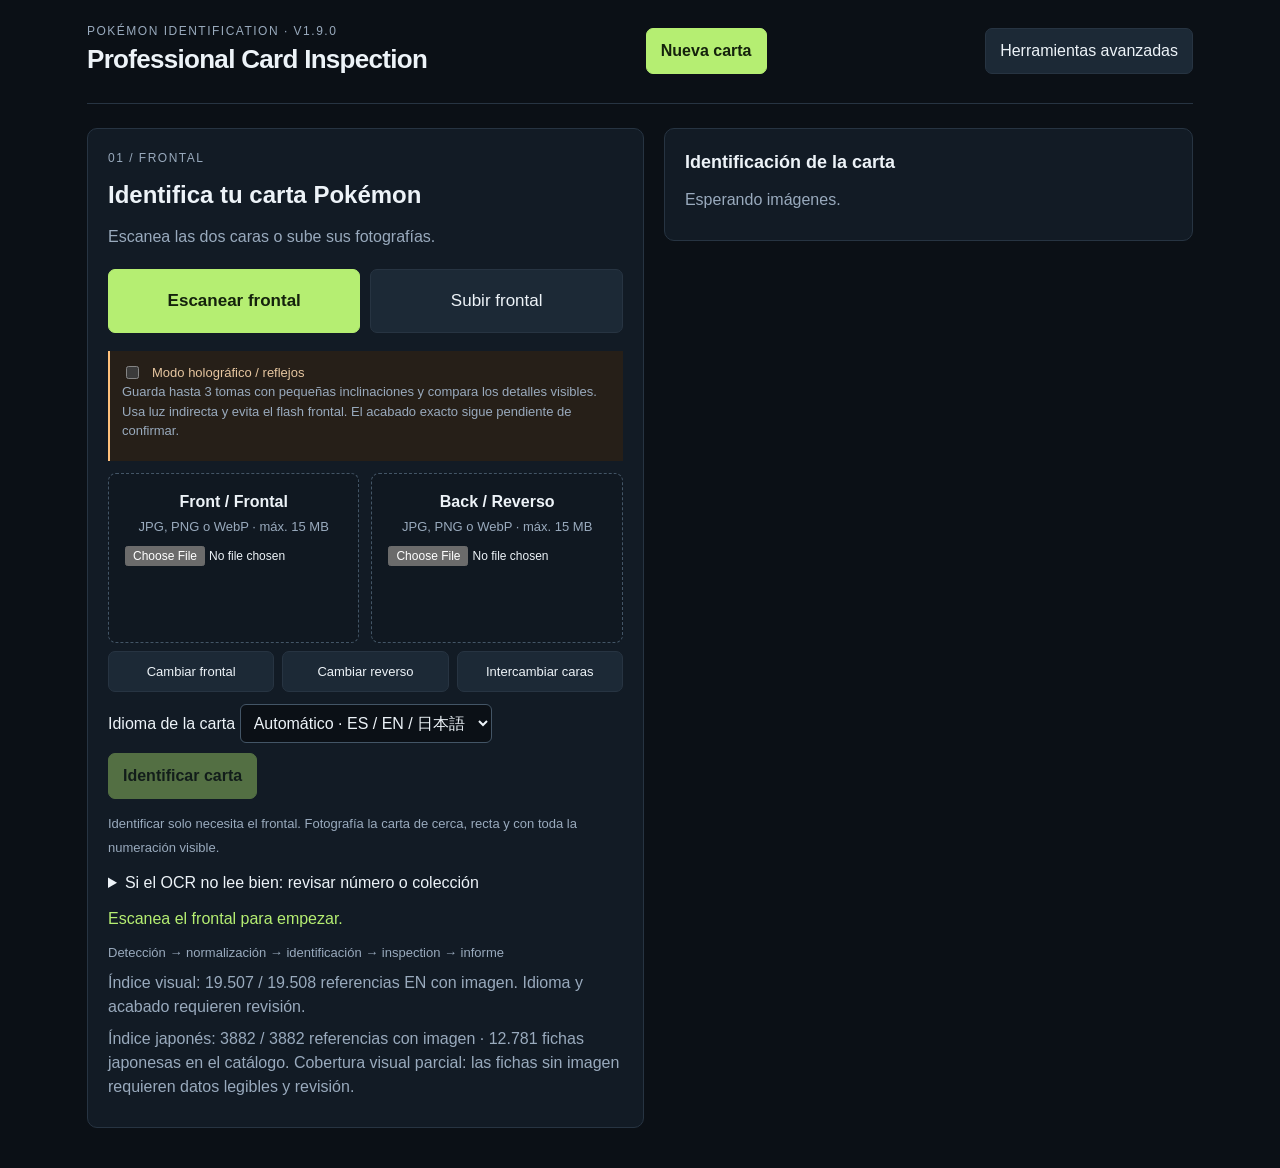
==== commit 6b1bf19d: "Add files via upload" ====
--- a/index.html
+++ b/index.html
@@ -5,7 +5,7 @@
 :root{color-scheme:dark;--bg:#0b1016;--panel:#121b25;--line:#273442;--muted:#99aabd;--ink:#edf3f8;--accent:#b5ee72;--blue:#79caff;--warn:#ffc17c}*{box-sizing:border-box}body{margin:0;font:16px/1.5 Inter,Segoe UI,Arial,sans-serif;background:var(--bg);color:var(--ink)}button,input,select{font:inherit}button{cursor:pointer;background:#1c2936;color:var(--ink);border:1px solid var(--line);border-radius:7px;padding:10px 14px}button:hover{border-color:var(--accent)}button:disabled{opacity:.4;cursor:not-allowed}button.primary{background:var(--accent);color:#14220c;font-weight:700;border-color:var(--accent)}button.active{background:#284333;color:var(--accent)}a{color:var(--accent)}aside{position:fixed;inset:0 auto 0 0;width:224px;padding:28px 20px;background:#0f1720;border-right:1px solid var(--line);display:flex;flex-direction:column;gap:28px}.brand{font-weight:750;letter-spacing:2px;font-size:26px}.brand span{color:var(--accent)}.brand small{display:block;font-size:12px;letter-spacing:1px;color:var(--muted);font-weight:400}nav{display:grid;gap:8px}nav button{text-align:left;border:0;background:transparent;color:var(--muted)}aside footer{margin-top:auto;color:var(--muted);font-size:12px}.badge{display:inline-block;border:1px solid #405a35;background:#233020;color:var(--accent);padding:4px 9px;border-radius:5px;font-size:12px;letter-spacing:.5px}.badge.amber{color:var(--warn);background:#36291c;border-color:#644729}main{margin-left:224px;padding:26px 34px;max-width:1800px}header,.row{display:flex;align-items:center;justify-content:space-between;gap:12px;flex-wrap:wrap}header{padding-bottom:24px;border-bottom:1px solid var(--line)}h1{font-size:26px;letter-spacing:-.7px;margin:0}h2{font-size:18px;margin:0 0 12px}h3{font-size:15px;margin:0 0 8px}p{margin:8px 0}small,.muted{color:var(--muted)}small{font-size:13px}.eyebrow{color:var(--muted);font-size:12px;letter-spacing:1.5px;text-transform:uppercase}.flow{display:grid;grid-template-columns:repeat(5,1fr);gap:8px;margin:24px 0}.step{border-top:2px solid var(--line);padding-top:9px;font-size:13px;color:var(--muted)}.step.active{border-color:var(--accent);color:var(--accent)}.workspace{display:grid;grid-template-columns:minmax(0,1fr) 350px;gap:20px}.panel{background:var(--panel);border:1px solid var(--line);border-radius:10px;padding:20px;margin-bottom:18px}.uploads{display:grid;grid-template-columns:1fr 1fr;gap:12px}.drop{border:1px dashed #435566;background:#101821;border-radius:8px;padding:16px;display:flex;align-items:center;gap:14px;cursor:pointer;min-height:112px}.drop:hover,.drop.drag{border-color:var(--accent);background:#1b2a25}.drop img{width:48px;height:68px;object-fit:contain}.upload-icon{font-size:26px;color:var(--accent)}.drop input{width:100%;font-size:12px;margin-top:8px}.drop span{display:block}.toolbar{display:flex;gap:6px;align-items:center;flex-wrap:wrap;margin:14px 0}.toolbar button{padding:6px 10px;font-size:14px}.stage{height:480px;overflow:hidden;position:relative;background-color:#0a1119;background-image:radial-gradient(#283543 1px,transparent 1px);background-size:20px 20px;border:1px solid var(--line);border-radius:8px;display:flex;align-items:center;justify-content:center;touch-action:none;cursor:grab}.stage:active{cursor:grabbing}.empty{text-align:center;color:var(--muted);padding:30px}.empty b{font-size:22px;color:var(--ink)}#plane{position:relative;flex-shrink:0;transform-origin:center}#cardImage{display:block;width:100%;height:100%;object-fit:fill;user-select:none;pointer-events:none}.overlay{position:absolute;inset:0;pointer-events:none}.guide{position:absolute;inset:5%;border:1px solid var(--blue)}.guide:before,.guide:after{content:'';position:absolute;background:#79caff88}.guide:before{left:50%;top:0;width:1px;height:100%}.guide:after{top:50%;left:0;height:1px;width:100%}.detect{position:absolute;inset:4%;border:2px dashed var(--accent)}.mark{position:absolute;width:26px;height:26px;border-radius:50%;background:#ffbe71;color:#201608;border:2px solid white;padding:0;font-size:12px;font-weight:bold;pointer-events:auto;transform:translate(-50%,-50%)}.mark.selected{box-shadow:0 0 0 7px #ffbe7138}.scan{position:absolute;left:0;right:0;height:2px;background:var(--accent);box-shadow:0 0 20px var(--accent);animation:scan 2s infinite}@keyframes scan{from{top:0}to{top:100%}}.toggles{display:flex;gap:12px;flex-wrap:wrap;font-size:13px;margin-top:12px}.toggles label{cursor:pointer}input[type=checkbox]{accent-color:var(--accent)}#status{margin:12px 0;color:var(--accent);min-height:24px}progress{width:100%;height:6px;accent-color:var(--accent)}.facts{display:grid;grid-template-columns:1fr 1fr;gap:12px;margin:16px 0}.facts small{display:block}.facts b{font-size:14px;font-weight:500}.confidence{font-size:13px;color:var(--accent)}.grade{font-size:70px;line-height:1.1;letter-spacing:-4px;color:var(--accent);font-weight:650}.grade small{font-size:20px;letter-spacing:0}.score{display:grid;grid-template-columns:95px 1fr 32px;align-items:center;gap:10px;font-size:14px;margin:14px 0}.bar{background:#293544;height:5px;border-radius:4px}.bar i{display:block;height:100%;background:var(--accent);border-radius:4px}.defect{display:block;text-align:left;width:100%;margin:8px 0;padding:12px}.defect small{display:block}.defect.selected{border-color:var(--warn)}.notice{padding:12px;border-left:2px solid var(--warn);background:#261f18;color:#e6c6a0;font-size:13px;margin:12px 0}.stats{display:grid;grid-template-columns:repeat(4,1fr);gap:14px;margin:22px 0}.stats strong{font-size:32px;display:block}.tablewrap{overflow:auto}table{width:100%;border-collapse:collapse;text-align:left;font-size:14px}th,td{padding:14px 10px;border-bottom:1px solid var(--line)}th{font-weight:500;color:var(--muted)}.hidden,[hidden]{display:none!important}dialog{background:var(--panel);color:var(--ink);border:1px solid var(--line);border-radius:12px;max-width:650px;width:92%;max-height:90vh;padding:24px}dialog::backdrop{background:#000b}.formgrid{display:grid;grid-template-columns:1fr 1fr;gap:12px}.formgrid label{font-size:13px;color:var(--muted)}.formgrid input{display:block;width:100%;margin:5px 0;background:var(--bg);color:var(--ink);border:1px solid var(--line);border-radius:5px;padding:9px}#toast{position:fixed;bottom:20px;right:20px;max-width:400px;background:#283b2a;padding:14px 20px;border:1px solid var(--accent);z-index:10;border-radius:8px}.detail{font-size:14px;border-left:2px solid var(--warn);padding:10px 12px;background:#201e1c}.two{display:grid;grid-template-columns:1fr 1fr;gap:16px}@media(max-width:1150px){aside{width:185px;padding:22px 12px}main{margin-left:185px;padding:22px}.workspace{grid-template-columns:minmax(0,1fr) 300px}.uploads{grid-template-columns:1fr}}@media(max-width:850px){aside{position:static;width:auto;display:block;padding:14px}aside .brand{font-size:20px}aside footer{display:none}nav{display:flex;overflow:auto;margin-top:12px}nav button{white-space:nowrap}main{margin:0;padding:16px}.workspace{grid-template-columns:1fr}.uploads{grid-template-columns:1fr 1fr}.stats{grid-template-columns:1fr 1fr}.stage{height:420px}}@media(max-width:480px){.uploads,.two,.formgrid{grid-template-columns:1fr}.flow{gap:5px}.step{font-size:11px}.panel{padding:14px}.stage{height:370px}}@media(prefers-reduced-motion:reduce){.scan{animation:none}}@media print{body{background:white;color:black}aside,header,.flow,#inspection,#dashboard,#history,#database,#settings,.noprint,#toast{display:none!important}main{margin:0;padding:0}#reports{display:block!important}.panel{background:white;border-color:#ccc;color:black;break-inside:avoid}.muted,small{color:#555}.grade{color:#222}.badge{color:black;background:white}.two{grid-template-columns:1fr 1fr}}
 </style></head><body>
 <aside><div class="brand">PCI<span> /</span><small>PROFESSIONAL CARD<br>INSPECTION</small></div><button class="primary" id="newSide">＋ New Inspection</button><nav aria-label="Navegación principal"><button data-page="inspection" class="active">⌖ Inspection workspace</button><button data-page="dashboard">▦ Dashboard</button><button data-page="history">▤ Inspections</button><button data-page="database">▧ Card Database</button><button data-page="reports">▥ Reports</button><button data-page="settings">⚙ Settings</button></nav><footer><span class="badge amber">OCR + CATALOG</span><p>Version 1.2.0<br>Internal PCI standard</p></footer></aside>
-<main><header><div><div class="eyebrow">Professional Card Inspection / Live Card Detection · v1.8.0</div><h1 id="pageTitle">Inspection workspace</h1></div><div class="row"><span class="badge amber">Grading simulado</span><button class="primary" id="newTop">＋ New Inspection</button></div></header>
+<main><header><div><div class="eyebrow">Professional Card Inspection / Live Card Detection · v1.9.0</div><h1 id="pageTitle">Inspection workspace</h1></div><div class="row"><span class="badge amber">Grading simulado</span><button class="primary" id="newTop">＋ New Inspection</button></div></header>
 <section id="inspection"><div class="flow" aria-label="Progreso"><div class="step active">01 / UPLOAD</div><div class="step">02 / DETECT</div><div class="step">03 / IDENTIFY</div><div class="step">04 / INSPECT</div><div class="step">05 / GRADE</div></div>
 <div class="workspace"><div><div class="panel"><div class="row"><h2>01 — Imágenes de la carta</h2><button id="demo">Cargar ejemplo</button></div><div class="uploads"><label class="drop" data-side="front"><span class="upload-icon">＋</span><img id="previewfront" hidden alt="Miniatura frontal"><div><strong>Front / Frontal</strong><span><small id="metafront">JPG, PNG o WebP · máx. 15 MB</small></span><input id="uploadfront" type="file" accept="image/jpeg,image/png,image/webp" aria-label="Subir frontal"></div></label><label class="drop" data-side="back"><span class="upload-icon">＋</span><img id="previewback" hidden alt="Miniatura reverso"><div><strong>Back / Reverso</strong><span><small id="metaback">JPG, PNG o WebP · máx. 15 MB</small></span><input id="uploadback" type="file" accept="image/jpeg,image/png,image/webp" aria-label="Subir reverso"></div></label></div><div class="recognition-controls"><label>Idioma de la carta <select id="ocrLang"><option value="es">Español</option><option value="en">English</option><option value="fr">Français</option><option value="de">Deutsch</option><option value="it">Italiano</option><option value="pt">Português</option><option value="ja">日本語</option></select></label><button id="rotateFront">Girar frontal 90°</button><button id="identifyOnly" class="primary" disabled>Identificar Pokémon</button></div><small>Identificar solo necesita el frontal. Fotografía la carta de cerca, recta y con toda la numeración visible.</small><details style="margin-top:12px"><summary>Si el OCR no lee bien: revisar número o colección</summary><div class="formgrid"><label>Número impreso<input id="hintNumber" placeholder="025/165, TG01/TG30 o SWSH020"></label><label>Nombre (opcional)<input id="hintName" placeholder="Pikachu"></label><label>Colección (opcional)<input id="hintSet" placeholder="Nombre de colección o ID TCGdex"></label></div><button id="searchIdentity">Buscar con estos datos</button><small> Estos campos solo se usan al pulsar buscar; quedan registrados como introducidos manualmente.</small></details><div class="row" style="margin-top:16px"><small>Incluye las cuatro esquinas y evita reflejos.</small><button class="primary" id="analyze" disabled>Analyze Card →</button></div><div id="status" role="status" aria-live="polite">Sube ambas caras o carga el ejemplo para comenzar.</div><progress id="progress" max="11" value="0" aria-label="Progreso del análisis"></progress><div id="pipeline" class="muted" style="font-size:13px;margin-top:8px">Detección → normalización → identificación → inspección → informe</div></div>
 <div class="panel"><div class="row"><h2>Inspection viewer</h2><small id="viewLabel">FRONT · Original</small></div><div class="toolbar"><button id="frontBtn" class="active">Front</button><button id="backBtn">Back</button><button id="zoomOut" aria-label="Reducir zoom">−</button><span id="zoomLabel">100%</span><button id="zoomIn" aria-label="Aumentar zoom">＋</button><button id="fit">Fit to screen</button></div><div class="stage" id="stage"><div class="empty" id="empty"><b>Tu próxima inspección empieza aquí.</b><p>Carga el frontal y el reverso de una carta.</p><small>Fotos locales · OCR local · Catálogo online</small></div><div id="plane" hidden><img id="cardImage" alt="Carta en inspección" draggable="false"><div class="overlay" id="overlay"></div><div class="scan" id="scan" hidden></div></div></div><div class="toggles"><label><input type="checkbox" id="showDefects" checked> Defects</label><label><input type="checkbox" id="showGuides" checked> Guides</label><label><input type="checkbox" id="showCentering"> Centering</label><label><input type="checkbox" id="showCorners" checked> Corners</label><label><input type="checkbox" id="showEdges" checked> Edges</label><label><input type="checkbox" id="showSurface" checked> Surface</label></div><small>Arrastra para desplazar · Selecciona un marcador para explorar el defecto.</small><div id="detail" style="margin-top:14px"></div></div><div class="panel" id="diagnostics"><h2>Detection & image quality</h2><p class="muted">Los resultados aparecerán durante el análisis.</p></div></div>
@@ -14,7 +14,7 @@
 <section id="history" hidden style="margin-top:24px"><div class="panel"><h2>Inspections</h2><p class="muted">Historial de esta sesión y ejemplos. Las imágenes no se guardan al cerrar el archivo.</p><div id="historyTable"></div></div></section>
 <section id="database" hidden style="margin-top:24px"><div class="panel"><h2>Card Database</h2><span class="badge">TCGdex · Catálogo de referencia</span><p class="muted">Índice de cartas del idioma elegido, con imágenes de referencia bajo demanda. Cobertura limitada a los registros e imágenes disponibles en TCGdex; no garantiza todas las ediciones o variantes existentes.</p><div class="toolbar"><button id="syncCatalog">Cargar / actualizar catálogo</button><input id="dbQuery" aria-label="Buscar en catálogo" placeholder="Nombre, número o ID"><button id="dbSearch">Buscar</button></div><p id="dbStatus" role="status">El catálogo se carga al identificar o al pulsar actualizar.</p><p><small>Fuente: <a href="https://tcgdex.dev" target="_blank" rel="noopener">TCGdex</a>. Pokémon y las ilustraciones pertenecen a sus respectivos titulares.</small></p><div id="dbTable"></div></div></section>
 <section id="reports" hidden style="margin-top:24px"><div id="reportContent" class="panel"><h2>Inspection report</h2><p class="muted">Completa una inspección o abre un ejemplo del historial.</p></div></section>
-<section id="settings" hidden style="margin-top:24px"><div class="panel"><h2>Analysis settings · v1.8.0</h2><p><b>Novedad:</b> cámara local con detección geométrica, autocaptura estable, recorte por perspectiva y guardado en este navegador. El detector geométrico está incluido en este HTML. La captura no depende de leer texto. El reconocimiento compara el índice visual incluido y utiliza OCR como evidencia adicional; el lector necesita internet. El catálogo también requiere conexión.</p><p><b>Para probar:</b> Cámara · detectar frontal → permitir cámara → mantener una carta estable → captura automática → comprobar original y recorte → identificación OCR. Si no llega a capturar, pulsa «Tomar foto ahora»; se conserva la fotografía completa cuando no hay contorno confirmado.</p><p><b>Limitación:</b> el detector local reconoce geometría rectangular, no verifica que el objeto sea una carta Pokémon. No recupera detalles que no estén en la foto. Brillos, fundas, fondos rectangulares y desenfoque intenso pueden provocar fallos.</p><details><summary>Abrir esta versión en el teléfono / GitHub Pages</summary><p>Guarda el archivo como <b>index.html</b> en la carpeta publicada por GitHub Pages. En el repositorio abre Settings → Pages, selecciona la rama y carpeta correctas, y espera a que finalice el despliegue en Actions.</p><p>Abre la URL de <b>Visit site</b> en Safari o Chrome. La vista del archivo en github.com no ejecuta la aplicación. Comprueba que aparece v1.8.0; si ves una versión antigua, recarga la página o prueba una pestaña privada.</p><p><a href="https://docs.github.com/en/pages/getting-started-with-github-pages/creating-a-github-pages-site" target="_blank" rel="noopener">Instrucciones oficiales de GitHub Pages</a></p></details><p><b>Estándar activo:</b> PCI Prototype v1 · Escala 1.0–10.0</p><p><b>Identificación:</b> Tesseract.js 6 · OCR local + catálogo TCGdex por idioma. Requiere internet para descargar el motor, idiomas, catálogo e imágenes de referencia. Las fotos no se suben a TCGdex.</p><p><b>Grading:</b> sigue simulado. La coincidencia OCR no es una verificación de autenticidad ni de variante.</p><p class="muted">Las confianzas son valores de demostración, no probabilidades calibradas. La calificación no equivale a una certificación PSA, BGS o SGC.</p><h3 style="margin-top:24px">Módulos preparados para futuras fases</h3><p class="muted">ComputerVisionEngine → RecognitionEngine → QualityEngine → DefectEngine → GradingEngine → ReportingEngine</p><p class="muted">Los adaptadores intercambian imágenes, coordenadas normalizadas, evidencia, confianza y resultados versionados. Persistencia actual: solo memoria de sesión.</p></div></section>
+<section id="settings" hidden style="margin-top:24px"><div class="panel"><h2>Analysis settings · v1.9.0</h2><p><b>Novedad:</b> cámara local con detección geométrica, autocaptura estable, recorte por perspectiva y guardado en este navegador. El detector geométrico está incluido en este HTML. La captura no depende de leer texto. El reconocimiento compara el índice visual incluido y utiliza OCR como evidencia adicional; el lector necesita internet. El catálogo también requiere conexión.</p><p><b>Para probar:</b> Cámara · detectar frontal → permitir cámara → mantener una carta estable → captura automática → comprobar original y recorte → identificación OCR. Si no llega a capturar, pulsa «Tomar foto ahora»; se conserva la fotografía completa cuando no hay contorno confirmado.</p><p><b>Limitación:</b> el detector local reconoce geometría rectangular, no verifica que el objeto sea una carta Pokémon. No recupera detalles que no estén en la foto. Brillos, fundas, fondos rectangulares y desenfoque intenso pueden provocar fallos.</p><details><summary>Abrir esta versión en el teléfono / GitHub Pages</summary><p>Guarda el archivo como <b>index.html</b> en la carpeta publicada por GitHub Pages. En el repositorio abre Settings → Pages, selecciona la rama y carpeta correctas, y espera a que finalice el despliegue en Actions.</p><p>Abre la URL de <b>Visit site</b> en Safari o Chrome. La vista del archivo en github.com no ejecuta la aplicación. Comprueba que aparece v1.9.0; si ves una versión antigua, recarga la página o prueba una pestaña privada.</p><p><a href="https://docs.github.com/en/pages/getting-started-with-github-pages/creating-a-github-pages-site" target="_blank" rel="noopener">Instrucciones oficiales de GitHub Pages</a></p></details><p><b>Estándar activo:</b> PCI Prototype v1 · Escala 1.0–10.0</p><p><b>Identificación:</b> Tesseract.js 6 · OCR local + catálogo TCGdex por idioma. Requiere internet para descargar el motor, idiomas, catálogo e imágenes de referencia. Las fotos no se suben a TCGdex.</p><p><b>Grading:</b> sigue simulado. La coincidencia OCR no es una verificación de autenticidad ni de variante.</p><p class="muted">Las confianzas son valores de demostración, no probabilidades calibradas. La calificación no equivale a una certificación PSA, BGS o SGC.</p><h3 style="margin-top:24px">Módulos preparados para futuras fases</h3><p class="muted">ComputerVisionEngine → RecognitionEngine → QualityEngine → DefectEngine → GradingEngine → ReportingEngine</p><p class="muted">Los adaptadores intercambian imágenes, coordenadas normalizadas, evidencia, confianza y resultados versionados. Persistencia actual: solo memoria de sesión.</p></div></section>
 </main><dialog id="editDialog"><form id="editForm"><div class="row"><h2>Correct Identification</h2><button type="button" id="closeEdit" aria-label="Cerrar">✕</button></div><p class="muted">Corrige los datos antes de continuar. Tu edición quedará marcada como manual.</p><div class="formgrid" id="editFields"></div><div class="row" style="margin-top:20px"><small>No modifica puntuaciones.</small><button class="primary" type="submit">Guardar corrección</button></div></form></dialog><div id="toast" role="status" hidden></div>
 <script>
 'use strict';
@@ -70,7 +70,7 @@
 const CatalogCache={db:null,async open(){if(this.db)return this.db;return new Promise((resolve,reject)=>{if(!window.indexedDB)return reject(new Error('Sin IndexedDB'));const req=indexedDB.open('pci-pokemon-reference-v1',1);req.onupgradeneeded=()=>req.result.createObjectStore('records');req.onsuccess=()=>{this.db=req.result;resolve(req.result)};req.onerror=()=>reject(req.error)})},async get(key){try{const db=await this.open();return await new Promise((resolve,reject)=>{const req=db.transaction('records').objectStore('records').get(key);req.onsuccess=()=>resolve(req.result);req.onerror=()=>reject(req.error)})}catch{return null}},async put(key,value){try{const db=await this.open();await new Promise((resolve,reject)=>{const tx=db.transaction('records','readwrite');tx.objectStore('records').put(value,key);tx.oncomplete=resolve;tx.onerror=()=>reject(tx.error)});return true}catch{return false}}};
 const PokemonDatabase={memory:new Map(),async request(lang,path){const ctrl=new AbortController(),timer=setTimeout(()=>ctrl.abort(),25000);try{const response=await fetch(`${PokemonConfig.api}/${encodeURIComponent(lang)}/${path}`,{signal:ctrl.signal,credentials:'omit'});if(!response.ok)throw new Error(`TCGdex HTTP ${response.status}`);return await response.json()}catch(e){throw new Error(e.name==='AbortError'?'TCGdex no responde a tiempo. Reintenta con conexión a internet.':`No se pudo consultar TCGdex. ${e.message}`)}finally{clearTimeout(timer)}},async catalog(lang,force=false){const key='catalog:'+lang,local=this.memory.get(key)||await CatalogCache.get(key);if(local&&!force&&Date.now()-local.updated<PokemonConfig.ttl){this.memory.set(key,local);this.status(local);return local}try{const [cards,sets]=await Promise.all([this.request(lang,'cards'),this.request(lang,'sets')]);if(!Array.isArray(cards)||!cards.length||!Array.isArray(sets)||!sets.length)throw new Error('El proveedor no devolvió un catálogo válido en este idioma.');const validCards=cards.filter(c=>typeof c.id==='string'&&typeof c.name==='string'&&c.localId!=null);if(validCards.length!==cards.length)throw new Error('Catálogo incompleto o formato inesperado.');const result={lang,cards,sets,updated:Date.now(),source:PokemonConfig.api,offline:false};result.persisted=await CatalogCache.put(key,result);this.memory.set(key,result);this.status(result);return result}catch(e){if(local){const fallback={...local,offline:true};this.memory.set(key,fallback);this.status(fallback);return fallback}throw e}},status(data){$('dbStatus').textContent=`${data.cards.length.toLocaleString('es-ES')} registros · ${data.cards.filter(c=>c.image).length.toLocaleString('es-ES')} con enlace de imagen · ${data.sets.length} colecciones · ${data.lang.toUpperCase()} · actualizado ${new Date(data.updated).toLocaleDateString('es-ES')}${data.offline?' · copia guardada; actualización no disponible':''}${data.persisted===false?' · caché persistente no disponible':''}`},async detail(lang,id){const key='card:'+lang+':'+id,cached=await CatalogCache.get(key);if(cached&&Date.now()-cached.updated<PokemonConfig.ttl)return cached.value;try{const value=await this.request(lang,'cards/'+encodeURIComponent(id));if(value.id!==id||!value.set)throw new Error('Ficha no válida');await CatalogCache.put(key,{value,updated:Date.now()});return value}catch(e){if(cached)return cached.value;throw e}},async set(lang,id){const key='set:'+lang+':'+id,cached=await CatalogCache.get(key);if(cached&&Date.now()-cached.updated<PokemonConfig.ttl)return cached.value;const value=await this.request(lang,'sets/'+encodeURIComponent(id));await CatalogCache.put(key,{value,updated:Date.now()});return value}};
 function safeAsset(base,quality='low'){try{const u=new URL(base);return u.protocol==='https:'&&u.hostname==='assets.tcgdex.net'?u.href+'/'+quality+'.webp':''}catch{return ''}}
-function normalizedText(value){return String(value||'').normalize('NFD').replace(/[\u0300-\u036f]/g,'').toUpperCase().replace(/[^A-Z0-9\u3040-\u30ff\u3400-\u9fff]+/g,' ').trim()}
+function normalizedText(value){return String(value||'').normalize('NFKC').normalize('NFD').replace(/[\u0300-\u036f]/g,'').normalize('NFC').toUpperCase().replace(/[^A-Z0-9\u3040-\u30ff\u3400-\u9fff]+/g,' ').trim()}
 function normalizedNumber(value){return String(value||'').toUpperCase().replace(/\s+/g,'').replace(/^([A-Z]*)0+(?=\d)/,'$1')}
 function parseCardNumbers(text){const upper=String(text||'').toUpperCase(),out=[];for(const m of upper.matchAll(/\b([A-Z]{0,5}\s*\d{1,4})\s*[/／]\s*([A-Z]{0,5}\s*\d{1,4})\b/g)){out.push({number:normalizedNumber(m[1]),total:normalizedNumber(m[2]),raw:m[0]})}for(const m of upper.matchAll(/\b((?:SWSH|SM|XY|SVP|BW|HGSS)\s*\d{1,4})\b/g)){out.push({number:normalizedNumber(m[1]),total:null,raw:m[0]})}return out.filter((x,i,a)=>a.findIndex(y=>y.number===x.number&&y.total===x.total)===i)}
 function rankPokemon(cards,sets,evidence){const setMap=new Map(sets.map(s=>[s.id,s])),text=normalizedText(evidence.text),manualName=normalizedText(evidence.name),setHint=normalizedText(evidence.set),numbers=evidence.numbers||[];return cards.map(card=>{const setID=card.id.slice(0,card.id.lastIndexOf('-')),set=setMap.get(setID)||{},n=normalizedNumber(card.localId),name=normalizedText(card.name),numberMatches=numbers.filter(x=>x.number===n),reasons=[];let score=0,conflict=false;if(numbers.length&&!numberMatches.length)return null;if(numberMatches.length){score+=40;reasons.push('Número de carta coincide')}if(manualName){if(!name.includes(manualName))return null;score+=25;reasons.push('Nombre introducido coincide')}else if(name.length>=3&&(' '+text+' ').includes(' '+name+' ')){score+=25;reasons.push('Nombre leído coincide')}if(setHint){const setFields=[set.id,set.name,set.tcgOnline].map(normalizedText);if(setFields.some(x=>x&&x.includes(setHint))){score+=25;reasons.push('Colección introducida coincide')}else return null}const fraction=numberMatches.find(x=>x.total);if(fraction){if(/^\d+$/.test(fraction.total)&&set.cardCount?.official!=null){if(Number(fraction.total)===Number(set.cardCount.official)){score+=25;reasons.push('Total impreso coincide con colección')}else{conflict=true;reasons.push('Total impreso NO coincide; posible subset u OCR incorrecto')}}else reasons.push('Numeración especial: total pendiente de verificar')}if(!numbers.length&&!manualName&&!setHint&&score===0)return null;if(score===0)return null;return {card,set,score:conflict?Math.max(0,score-35):score,reasons,conflict,numberMatch:!!numberMatches.length}}).filter(Boolean).sort((a,b)=>b.score-a.score||a.card.id.localeCompare(b.card.id))}
@@ -92,7 +92,7 @@
 function renderCatalogPage(){const from=dbPage*30,items=dbVisible.slice(from,from+30);$('dbTable').innerHTML=`<p>${dbVisible.length} resultados · página ${dbPage+1}</p><div class="candidates">${items.map(c=>candidateMarkup(c,0,false)).join('')}</div><div class="toolbar"><button id="dbPrev" ${dbPage===0?'disabled':''}>Anterior</button><button id="dbNext" ${from+30>=dbVisible.length?'disabled':''}>Siguiente</button></div>`;bindImageErrors($('dbTable'));$('dbPrev').onclick=()=>{dbPage--;renderCatalogPage()};$('dbNext').onclick=()=>{dbPage++;renderCatalogPage()}}
 async function browseCatalog(force=false){if(dbBusy)return;dbBusy=true;$('syncCatalog').disabled=$('dbSearch').disabled=true;$('dbStatus').textContent='Cargando catálogo del idioma seleccionado…';try{const data=await PokemonDatabase.catalog($('ocrLang').value==='auto'?'es':$('ocrLang').value,force),q=normalizedText($('dbQuery').value);dbVisible=data.cards.filter(c=>!q||normalizedText(c.name+' '+c.id+' '+c.localId).includes(q));dbPage=0;renderCatalogPage()}catch(e){$('dbStatus').textContent=e.message}finally{dbBusy=false;$('syncCatalog').disabled=$('dbSearch').disabled=false}}
 async function rotateFront(){if(state.busy||!state.images.front)return;const original=state.images.front,token=++loadTokens.front;try{const img=new Image();await new Promise((res,rej)=>{img.onload=res;img.onerror=rej;img.src=original.src});if(token!==loadTokens.front||state.busy)return;const canvas=document.createElement('canvas');canvas.width=img.height;canvas.height=img.width;const ctx=canvas.getContext('2d');ctx.translate(canvas.width,0);ctx.rotate(Math.PI/2);ctx.drawImage(img,0,0);resetResults();state.images.front={...original,src:canvas.toDataURL('image/jpeg',.95),width:canvas.width,height:canvas.height};setPreview('front');side='front';view();ready()}catch{toast('No se pudo girar la imagen.')}}
-function initPokemonUI(){$('identifyOnly').onclick=()=>identifyFlow(false);$('searchIdentity').onclick=()=>identifyFlow(false,true);$('rotateFront').onclick=rotateFront;$('syncCatalog').onclick=()=>browseCatalog(true);$('dbSearch').onclick=()=>browseCatalog();$('dbQuery').onkeydown=e=>{if(e.key==='Enter')browseCatalog()};$('dbTable').innerHTML='<p class="muted">El catálogo se descargará del proveedor, no está incluido dentro del HTML.</p>';$('ocrLang').onchange=()=>{resetResults();state.recognitionError=null;ready();$('dbTable').innerHTML='<p class="muted">Idioma cambiado. Pulsa cargar catálogo.</p>';$('dbStatus').textContent='Idioma elegido: '+$('ocrLang').value};if(location.protocol==='file:')$('pipeline').textContent='Para móvil y OCR usa la URL HTTPS de GitHub Pages. Abrir el archivo desde una app de archivos puede restringir JavaScript.';document.querySelector('aside footer').innerHTML='<span class="badge">v1.8.0 · POKÉMON OCR</span><p>Catálogo TCGdex<br>Grading simulado</p>'}
+function initPokemonUI(){$('identifyOnly').onclick=()=>identifyFlow(false);$('searchIdentity').onclick=()=>identifyFlow(false,true);$('rotateFront').onclick=rotateFront;$('syncCatalog').onclick=()=>browseCatalog(true);$('dbSearch').onclick=()=>browseCatalog();$('dbQuery').onkeydown=e=>{if(e.key==='Enter')browseCatalog()};$('dbTable').innerHTML='<p class="muted">El catálogo se descargará del proveedor, no está incluido dentro del HTML.</p>';$('ocrLang').onchange=()=>{resetResults();state.recognitionError=null;ready();$('dbTable').innerHTML='<p class="muted">Idioma cambiado. Pulsa cargar catálogo.</p>';$('dbStatus').textContent='Idioma elegido: '+$('ocrLang').value};if(location.protocol==='file:')$('pipeline').textContent='Para móvil y OCR usa la URL HTTPS de GitHub Pages. Abrir el archivo desde una app de archivos puede restringir JavaScript.';document.querySelector('aside footer').innerHTML='<span class="badge">v1.9.0 · POKÉMON OCR</span><p>Catálogo TCGdex<br>Grading simulado</p>'}
 
 // UI controller: photos stay local, catalog references fetched from TCGdex.
 document.querySelectorAll('[data-page]').forEach(b=>b.onclick=()=>page(b.dataset.page));['newSide','newTop','dashNew'].forEach(id=>$(id).onclick=()=>{if(state&&(state.busy||Object.keys(state.images).length)&&!window.confirm('¿Iniciar una nueva inspección? Se descartará la mesa actual; los informes completados permanecerán en esta sesión.'))return;newInspection()});['front','back'].forEach(s=>{$('upload'+s).onchange=e=>loadFile(e.target.files[0],s);const drop=document.querySelector(`[data-side="${s}"]`);drop.ondragover=e=>{e.preventDefault();if(!state.busy)drop.classList.add('drag')};drop.ondragleave=()=>drop.classList.remove('drag');drop.ondrop=e=>{e.preventDefault();drop.classList.remove('drag');loadFile(e.dataTransfer.files[0],s)}});$('demo').onclick=demo;$('analyze').onclick=analyze;$('frontBtn').onclick=()=>{side='front';view()};$('backBtn').onclick=()=>{side='back';view()};$('zoomIn').onclick=()=>{zoom=Math.min(4,zoom+.25);transform()};$('zoomOut').onclick=()=>{zoom=Math.max(.5,zoom-.25);transform()};$('fit').onclick=fit;['showDefects','showGuides','showCentering','showCorners','showEdges','showSurface'].forEach(id=>$(id).onchange=draw);let drag=null;$('stage').onpointerdown=e=>{if(e.target.closest('button'))return;drag={x:e.clientX-pan.x,y:e.clientY-pan.y};$('stage').setPointerCapture(e.pointerId)};$('stage').onpointermove=e=>{if(drag){pan={x:e.clientX-drag.x,y:e.clientY-drag.y};transform()}};$('stage').onpointerup=$('stage').onpointercancel=()=>drag=null;window.addEventListener('resize',fit);$('closeEdit').onclick=()=>$('editDialog').close();$('editForm').onsubmit=e=>{e.preventDefault();const data=new FormData(e.target);if(!String(data.get('name')).trim()){toast('Introduce un nombre para la carta.');return}Object.keys(fields).forEach(k=>state.identification.card[k]=String(data.get(k)||'').trim());state.identification.status='manual';if(state.identification.simulated===false){delete state.identification.card.referenceId;delete state.identification.card.referenceImage;for(const key of ['printedNumber','setId','illustrator','hp','attacks','referenceLanguage','variantOptions'])delete state.identification.card[key];state.identification.card.source='manual';state.identification.confidence=null} $('editDialog').close();renderIdentity()};
@@ -149,8 +149,29 @@
  return{ok:reason==='ready',reason,message,score,nativeWidth:Math.round(nativeWidth),nativeHeight:Math.round(nativeHeight),sampleWidth:sw,sampleHeight:sh,whole,top,bottom,version:'capture-quality-1',heuristic:true};
 }
 
-if(typeof self!=='undefined')self.onmessage=e=>{const{id,type,data,width,height,corners}=e.data;try{const result=type==='quality'?assessCapture(data,width,height,corners):type==='warp'?warp(data,width,height,corners):detect(data,width,height);self.postMessage({id,result},result.data?[result.data.buffer]:[])}catch(error){self.postMessage({id,error:error.message})}};
-if(typeof module!=='undefined')module.exports={assessCapture,detect,warp,homography,orderQuad,geometry};
+// Colour-channel rescue for reflective fronts. The saved pixels are always original.
+function detectReflections19(image,w,h){
+ const normal=detect(image,w,h);
+ if(normal.found&&!normal.ambiguous&&normal.score>=.83)return normal;
+ const options=normal.found?[normal]:[];
+ for(const channel of [0,1,2]){
+  const monochrome=new Uint8ClampedArray(image.length);
+  for(let i=0;i<w*h;i++){const v=image[i*4+channel];monochrome[i*4]=monochrome[i*4+1]=monochrome[i*4+2]=v;monochrome[i*4+3]=255}
+  const r=detect(monochrome,w,h);
+  if(r.found&&!r.ambiguous&&r.score>=.8&&r.edgeSupport>=.63)options.push({...r,method:'reflective-channel-'+channel});
+ }
+ if(!options.length)return normal;
+ options.sort((a,b)=>b.score-a.score);const best=options[0];
+ if(options.some(r=>r!==best&&r.score>=best.score-.045&&r.corners.reduce((s,p,i)=>s+Math.hypot(p.x-best.corners[i].x,p.y-best.corners[i].y),0)/4>.12))best.ambiguous=true;
+ // Exposure diagnostics must describe the real photograph, not a colour channel.
+ const q=best.corners.map(p=>({x:p.x*w,y:p.y*h}));let sum=0,white=0,black=0,n=0;
+ for(let y=2;y<h-2;y+=2)for(let x=2;x<w-2;x+=2)if(inside(q,x,y)){const k=(y*w+x)*4,g=image[k]*.299+image[k+1]*.587+image[k+2]*.114;sum+=g;white+=g>248;black+=g<12;n++}
+ best.quality={...best.quality,brightness:sum/Math.max(1,n),clippedHighlights:white/Math.max(1,n),clippedShadows:black/Math.max(1,n)};
+ return best;
+}
+
+if(typeof self!=='undefined')self.onmessage=e=>{const{id,type,data,width,height,corners}=e.data;try{const result=type==='quality'?assessCapture(data,width,height,corners):type==='warp'?warp(data,width,height,corners):type==='detect-reflections'?detectReflections19(data,width,height):detect(data,width,height);self.postMessage({id,result},result.data?[result.data.buffer]:[])}catch(error){self.postMessage({id,error:error.message})}};
+if(typeof module!=='undefined')module.exports={assessCapture,detectReflections19,detect,warp,homography,orderQuad,geometry};
 
 
 </script>
@@ -159,7 +180,7 @@
 /* PCI Camera 1.8.0: local camera, worker detection, stable auto capture,
    perspective correction, local persistence, then existing Pokémon OCR. */
 'use strict';
-const CaptureVersion='1.8.0';
+const CaptureVersion='1.9.0';
 const CaptureRules={evaluate(d,width,height){if(!d?.found)return{ok:false,message:d?.reason||'Coloca la carta completa dentro de la cámara.'};if(d.ambiguous)return{ok:false,message:'Acerca la cámara a una sola carta o toma la foto ahora.'};if(d.score<.70||d.edgeSupport<.56)return{ok:false,message:'Ajustando el contorno… Puedes tomar la foto ahora.'};const q=d.quality;const pixelWidth=Math.min(width,height)*Math.sqrt(d.area*.714);if(pixelWidth<140)return{ok:false,message:'Acerca un poco la carta.'};if(q.brightness<12||q.brightness>253)return{ok:false,message:'Ajusta la luz para poder ver el diseño.'};return{ok:true,message:'Carta localizada. Capturando…'}},similar(a,b){if(!a||!b)return false;const ds=a.map((p,i)=>Math.hypot(p.x-b[i].x,p.y-b[i].y));return Math.max(...ds)<.075&&ds.reduce((a,b)=>a+b,0)/4<.045},quality(d){return .6*d.score+.25*Math.min(1,Math.log1p(d.quality.sharpness)/7)+.15*(1-d.quality.clippedHighlights)}};
 // Independent OCR job: closing the camera cancels it without touching identification.
 const CaptureText={worker:null,generation:0,cancel(){this.generation++;const w=this.worker;this.worker=null;if(w)w.terminate().catch(()=>{})},async check(canvas,lang){
@@ -170,18 +191,18 @@
  await worker.setParameters({tessedit_pageseg_mode:'11'});const footer=await read(patch(.75,1));valid();$('cameraStatus').textContent='Comprobando texto superior…';const title=await read(patch(.02,.25));
  await worker.setParameters({tessedit_pageseg_mode:'6'});valid();$('cameraStatus').textContent='Confirmando la numeración con una segunda lectura…';const repeat=await read(patch(.72,1,1.4));
  const result=this.evaluate(title,footer,repeat);return{...result,title,footer,repeat,method:'two-footer-reads-and-title',date:new Date().toISOString()};})();
- try{return await Promise.race([operation,new Promise((_,reject)=>{timer=setTimeout(()=>{if(generation===this.generation)this.cancel();reject(Error('No se pudo verificar el texto a tiempo. Revisa la conexión o acerca la carta.'))},25000)})])}finally{clearTimeout(timer);if(this.worker===worker)this.worker=null;if(worker)await worker.terminate().catch(()=>{})}
+ try{return await Promise.race([operation,new Promise((_,reject)=>{timer=setTimeout(()=>{if(generation===this.generation)this.cancel();reject(Error('No se pudo verificar el texto a tiempo. Revisa la conexión o acerca la carta.'))},45000)})])}finally{clearTimeout(timer);if(this.worker===worker)this.worker=null;if(worker)await worker.terminate().catch(()=>{})}
  },evaluate(title,footer,repeat){const keys=r=>[...new Set(parseCardNumbers(r.text).map(n=>n.number+'/'+(n.total||'')))];const a=keys(footer),b=keys(repeat);const number=a.length===1&&b.length===1&&a[0]===b[0];const heading=/[A-Za-zÀ-ÿ]{3,}/.test(title.text);const ok=number&&heading&&title.confidence>=70&&footer.confidence>=75&&repeat.confidence>=75;return{ok,number:ok?a[0]:null,message:ok?'Texto superior y numeración legibles en la comprobación OCR.':'Aún no puedo leer con suficiente consistencia el nombre y la numeración. Mantén la carta enfocada o ajusta la distancia.'}}};
 
 class DetectionClient{constructor(){this.pending=new Map();this.next=0;this.workerURL=URL.createObjectURL(new Blob([document.getElementById('pci-worker-source').textContent],{type:'text/javascript'}));this.worker=new Worker(this.workerURL);this.worker.onmessage=({data})=>{const task=this.pending.get(data.id);if(!task)return;clearTimeout(task.timer);this.pending.delete(data.id);data.error?task.reject(new Error(data.error)):task.resolve(data.result)};this.worker.onerror=()=>this.close('No se pudo iniciar el detector local. Abre GitHub Pages en Safari o Chrome actualizado.')}run(type,canvas,corners){return new Promise((resolve,reject)=>{const id=++this.next;try{const data=canvas.getContext('2d',{willReadFrequently:true}).getImageData(0,0,canvas.width,canvas.height);const timer=setTimeout(()=>{this.pending.delete(id);reject(new Error('El detector tardó demasiado. Reintenta con una imagen más pequeña.'))},20000);this.pending.set(id,{resolve,reject,timer});this.worker.postMessage({id,type,width:canvas.width,height:canvas.height,data:data.data,corners},[data.data.buffer])}catch(e){reject(e)}})}close(message='Detección cancelada'){this.worker.terminate();URL.revokeObjectURL(this.workerURL);for(const task of this.pending.values()){clearTimeout(task.timer);task.reject(new Error(message))}this.pending.clear()}}
-const CameraCapture={stream:null,client:null,active:false,opening:false,session:0,timer:null,best:null,last:null,stableSince:0,stableFrames:0,target:'front',capturing:false,torch:false,async start(target='front'){if(state.busy||this.opening||this.active||this.capturing)return;if(!window.isSecureContext||!navigator.mediaDevices?.getUserMedia){toast('La cámara necesita HTTPS. Abre la URL de GitHub Pages en Safari o Chrome.');return}this.target=target;this.opening=true;this.active=true;const session=++this.session;this.best=this.last=null;this.previous=this.anchor=null;this.stableSince=0;this.stableFrames=0;this.lastGood=0;this.retryAt=0;this.startedAt=performance.now();$('captureSide').textContent=target==='front'?'Frontal':'Reverso';$('cameraStatus').textContent='Permite el acceso a la cámara para empezar.';$('cameraProgress').value=0;$('manualCapture').disabled=true;$('cameraDialog').showModal();try{let stream;try{stream=await navigator.mediaDevices.getUserMedia({audio:false,video:{facingMode:{ideal:'environment'},width:{ideal:2560},height:{ideal:1440},frameRate:{ideal:24,max:30}}})}catch(e){if(e.name!=='OverconstrainedError')throw e;stream=await navigator.mediaDevices.getUserMedia({audio:false,video:true})}if(session!==this.session){stream.getTracks().forEach(t=>t.stop());return}this.stream=stream;const video=$('cameraVideo');video.srcObject=stream;await video.play();if(session!==this.session)return;this.startedAt=performance.now();$('manualCapture').disabled=false;this.client=new DetectionClient();const track=stream.getVideoTracks()[0];track.addEventListener('ended',()=>{if(session===this.session){this.stop(false);$('cameraStatus').textContent='La cámara se ha desconectado. Cierra y vuelve a abrirla.'}});const caps=track.getCapabilities?.()||{};const advanced={};if(caps.focusMode?.includes('continuous'))advanced.focusMode='continuous';if(caps.exposureMode?.includes('continuous'))advanced.exposureMode='continuous';if(Object.keys(advanced).length)await track.applyConstraints({advanced:[advanced]}).catch(()=>{});if(session!==this.session)return;$('torchButton').hidden=!caps.torch;this.torch=false;$('torchButton').textContent='Encender luz';$('cameraStatus').textContent='Busca la carta con las cuatro esquinas visibles.';this.loop(session)}catch(e){if(session!==this.session)return;const messages={NotAllowedError:'Permiso de cámara denegado. Actívalo en los permisos del sitio y vuelve a intentar.',NotFoundError:'No se ha encontrado una cámara.',NotReadableError:'Otra aplicación está usando la cámara. Ciérrala y reintenta.'};this.stop(false);$('cameraStatus').textContent=messages[e.name]||e.message;$('cameraMetrics').textContent='Puedes cerrar esta ventana y subir una fotografía.'}finally{if(session===this.session)this.opening=false}},stop(close=true){this.session++;CaptureText.cancel();this.active=false;this.opening=false;clearTimeout(this.timer);this.stream?.getTracks().forEach(t=>t.stop());this.stream=null;$('cameraVideo').srcObject=null;this.client?.close();this.client=null;this.best=null;this.last=null;this.stableFrames=0;this.stableSince=0;if(close&&$('cameraDialog').open)$('cameraDialog').close()},async loop(session){if(!this.active||session!==this.session||this.capturing)return;const video=$('cameraVideo');if(!video.videoWidth){this.timer=setTimeout(()=>this.loop(session),200);return}const started=performance.now();try{const full=makeCanvas(video.videoWidth,video.videoHeight,2560);full.getContext('2d').drawImage(video,0,0,full.width,full.height);const small=makeCanvas(full.width,full.height,420);small.getContext('2d').drawImage(full,0,0,small.width,small.height);const result=await this.client.run('detect',small);if(session!==this.session||this.capturing)return;this.last={canvas:full,result,at:performance.now()};let gate=CaptureRules.evaluate(result,full.width,full.height);
+const CameraCapture={stream:null,client:null,active:false,opening:false,session:0,timer:null,best:null,last:null,stableSince:0,stableFrames:0,target:'front',capturing:false,torch:false,async start(target='front'){if(state.busy||this.opening||this.active||this.capturing)return;if(!window.isSecureContext||!navigator.mediaDevices?.getUserMedia){toast('La cámara necesita HTTPS. Abre la URL de GitHub Pages en Safari o Chrome.');return}this.target=target;Holo19.reset();$('manualCapture').textContent='Tomar foto ahora';this.opening=true;this.active=true;const session=++this.session;this.best=this.last=null;this.previous=this.anchor=null;this.stableSince=0;this.stableFrames=0;this.lastGood=0;this.retryAt=0;this.startedAt=performance.now();$('captureSide').textContent=target==='front'?'Frontal':'Reverso';$('cameraStatus').textContent='Permite el acceso a la cámara para empezar.';$('cameraProgress').value=0;$('manualCapture').disabled=true;$('cameraDialog').showModal();try{let stream;try{stream=await navigator.mediaDevices.getUserMedia({audio:false,video:{facingMode:{ideal:'environment'},width:{ideal:2560},height:{ideal:1440},frameRate:{ideal:24,max:30}}})}catch(e){if(e.name!=='OverconstrainedError')throw e;stream=await navigator.mediaDevices.getUserMedia({audio:false,video:true})}if(session!==this.session){stream.getTracks().forEach(t=>t.stop());return}this.stream=stream;const video=$('cameraVideo');video.srcObject=stream;await video.play();if(session!==this.session)return;this.startedAt=performance.now();$('manualCapture').disabled=false;this.client=new DetectionClient();const track=stream.getVideoTracks()[0];track.addEventListener('ended',()=>{if(session===this.session){this.stop(false);$('cameraStatus').textContent='La cámara se ha desconectado. Cierra y vuelve a abrirla.'}});const caps=track.getCapabilities?.()||{};const advanced={};if(caps.focusMode?.includes('continuous'))advanced.focusMode='continuous';if(caps.exposureMode?.includes('continuous'))advanced.exposureMode='continuous';if(Object.keys(advanced).length)await track.applyConstraints({advanced:[advanced]}).catch(()=>{});if(session!==this.session)return;$('torchButton').hidden=!caps.torch;this.torch=false;$('torchButton').textContent='Encender luz';$('cameraStatus').textContent='Busca la carta con las cuatro esquinas visibles.';this.loop(session)}catch(e){if(session!==this.session)return;const messages={NotAllowedError:'Permiso de cámara denegado. Actívalo en los permisos del sitio y vuelve a intentar.',NotFoundError:'No se ha encontrado una cámara.',NotReadableError:'Otra aplicación está usando la cámara. Ciérrala y reintenta.'};this.stop(false);$('cameraStatus').textContent=messages[e.name]||e.message;$('cameraMetrics').textContent='Puedes cerrar esta ventana y subir una fotografía.'}finally{if(session===this.session)this.opening=false}},stop(close=true){this.session++;CaptureText.cancel();this.active=false;this.opening=false;clearTimeout(this.timer);this.stream?.getTracks().forEach(t=>t.stop());this.stream=null;$('cameraVideo').srcObject=null;this.client?.close();this.client=null;this.best=null;this.last=null;this.stableFrames=0;this.stableSince=0;Holo19.reset();if(close&&$('cameraDialog').open)$('cameraDialog').close()},async loop(session){if(!this.active||session!==this.session||this.capturing)return;const video=$('cameraVideo');if(!video.videoWidth){this.timer=setTimeout(()=>this.loop(session),200);return}const started=performance.now();try{const full=makeCanvas(video.videoWidth,video.videoHeight,2560);full.getContext('2d').drawImage(video,0,0,full.width,full.height);const small=makeCanvas(full.width,full.height,420);small.getContext('2d').drawImage(full,0,0,small.width,small.height);const result=await this.client.run(Holo19.enabled()&&this.target==='front'?'detect-reflections':'detect',small);if(session!==this.session||this.capturing)return;this.last={canvas:full,result,at:performance.now()};let gate=CaptureRules.evaluate(result,full.width,full.height);
 if(gate.ok){const detail=await this.client.run('quality',full,result.corners);if(detail.reason==='text'){detail.ok=true;detail.reason='ready';detail.message='Carta localizada; se buscará también por imagen.'}if(session!==this.session||this.capturing)return;result.captureQuality=detail;gate=detail;if(performance.now()-this.startedAt<1400)gate={ok:false,message:'Deja que la cámara enfoque los textos…'};}
-this.paint(result,small.width,small.height,gate.ok);$('manualCapture').disabled=false;$('cameraStatus').textContent=performance.now()<this.retryAt?(this.retryMessage||gate.message):gate.message;const q=result.quality;$('cameraMetrics').textContent=result.found?`Contorno: índice ${result.score.toFixed(2)}/1 · luz ${Math.round(q.brightness)}/255 · ${result.captureQuality?'carta '+result.captureQuality.nativeWidth+' × '+result.captureQuality.nativeHeight+' px · '+(result.captureQuality.ok?'detalle comprobado':result.captureQuality.message):'comprobando detalle'} · ${Math.round(performance.now()-started)} ms`:(performance.now()-this.startedAt>8000?'No hace falta esperar: pulsa «Tomar foto ahora».':'Mantén la carta completa y ocupa buena parte de la imagen.');if(gate.ok){if(!CaptureRules.similar(this.previous,result.corners)||performance.now()-this.lastGood>1800){this.anchor=result.corners;this.stableSince=performance.now();this.stableFrames=0;this.best=null}this.stableFrames++;this.lastGood=performance.now();this.previous=result.corners;const value=result.captureQuality.score; if(!this.best||value>this.best.value)this.best={canvas:full,result,value};const elapsed=performance.now()-this.stableSince;$('cameraProgress').value=Math.min(1,Math.min(elapsed/800,this.stableFrames/3));if(elapsed>=800&&this.stableFrames>=3&&performance.now()>=this.retryAt){await this.capture(false);return}}else if(performance.now()-this.lastGood>900){this.previous=this.anchor=null;this.stableFrames=0;this.stableSince=0;this.best=null;$('cameraProgress').value=0}this.timer=setTimeout(()=>this.loop(session),Math.max(35,140-(performance.now()-started)))}catch(e){if(session!==this.session)return;this.stop(false);$('cameraStatus').textContent=e.message}},paint(result,w,h,good){const c=$('cameraOverlay');c.width=w;c.height=h;$('cameraView').style.aspectRatio=w+'/'+h;$('cameraView').style.width=Math.max(140,Math.min($('cameraDialog').clientWidth-38,window.innerHeight*.56*w/h))+'px';const ctx=c.getContext('2d');ctx.clearRect(0,0,w,h);if(!result.found){const gh=h*.78,gw=Math.min(w*.78,gh*.714);ctx.strokeStyle='#ffffff88';ctx.lineWidth=2;ctx.setLineDash([8,8]);ctx.strokeRect((w-gw)/2,(h-gh)/2,gw,gh);ctx.setLineDash([]);return}ctx.strokeStyle=good?'#b5ee72':'#ffc17c';ctx.fillStyle=good?'#b5ee7218':'#ffc17c18';ctx.lineWidth=3;ctx.beginPath();result.corners.forEach((p,i)=>i?ctx.lineTo(p.x*w,p.y*h):ctx.moveTo(p.x*w,p.y*h));ctx.closePath();ctx.fill();ctx.stroke();result.corners.forEach((p,i)=>{ctx.fillStyle='#b5ee72';ctx.beginPath();ctx.arc(p.x*w,p.y*h,5,0,Math.PI*2);ctx.fill();ctx.font='14px sans-serif';ctx.fillText(String(i+1),p.x*w+8,p.y*h-7)})},async capture(manual){if(this.capturing||!this.active)return;let chosen=manual?this.last:this.best;const video=$('cameraVideo');if(manual&&(!chosen||performance.now()-chosen.at>450)){if(!video.videoWidth)return;const canvas=makeCanvas(video.videoWidth,video.videoHeight,2560);canvas.getContext('2d').drawImage(video,0,0,canvas.width,canvas.height);chosen={canvas,result:{found:false,score:0,reason:'Fotografía manual; contorno pendiente de detectar.',quality:{}}}}if(!chosen||(!manual&&(!chosen.result.found||chosen.result.ambiguous)))return;this.capturing=true;const side=this.target,session=this.session;clearTimeout(this.timer);$('cameraStatus').textContent='Guardando fotografía…';$('manualCapture').disabled=true;try{const rectified=chosen.result.found&&!chosen.result.ambiguous;let cropped=chosen.canvas;
+this.paint(result,small.width,small.height,gate.ok);$('manualCapture').disabled=false;$('cameraStatus').textContent=performance.now()<this.retryAt?(this.retryMessage||gate.message):gate.message;if(Holo19.enabled()&&this.target==='front'&&Holo19.frames.length)$('cameraStatus').textContent='Toma '+Holo19.frames.length+'/3 guardada. Inclina ligeramente la carta para mover el reflejo. '+gate.message;const q=result.quality;$('cameraMetrics').textContent=result.found?`Contorno: índice ${result.score.toFixed(2)}/1 · luz ${Math.round(q.brightness)}/255 · ${result.captureQuality?'carta '+result.captureQuality.nativeWidth+' × '+result.captureQuality.nativeHeight+' px · '+(result.captureQuality.ok?'detalle comprobado':result.captureQuality.message):'comprobando detalle'} · ${Math.round(performance.now()-started)} ms`:(performance.now()-this.startedAt>8000?'No hace falta esperar: pulsa «Tomar foto ahora».':'Mantén la carta completa y ocupa buena parte de la imagen.');if(gate.ok){if(!CaptureRules.similar(this.previous,result.corners)||performance.now()-this.lastGood>1800){this.anchor=result.corners;this.stableSince=performance.now();this.stableFrames=0;this.best=null}this.stableFrames++;this.lastGood=performance.now();this.previous=result.corners;const value=result.captureQuality.score; if(!this.best||value>this.best.value)this.best={canvas:full,result,value};const elapsed=performance.now()-this.stableSince;$('cameraProgress').value=Math.min(1,Math.min(elapsed/800,this.stableFrames/3));if(elapsed>=800&&this.stableFrames>=3&&performance.now()>=this.retryAt){await this.capture(false);return}}else if(performance.now()-this.lastGood>900){this.previous=this.anchor=null;this.stableFrames=0;this.stableSince=0;this.best=null;$('cameraProgress').value=0}this.timer=setTimeout(()=>this.loop(session),Math.max(35,140-(performance.now()-started)))}catch(e){if(session!==this.session)return;this.stop(false);$('cameraStatus').textContent=e.message}},paint(result,w,h,good){const c=$('cameraOverlay');c.width=w;c.height=h;$('cameraView').style.aspectRatio=w+'/'+h;$('cameraView').style.width=Math.max(140,Math.min($('cameraDialog').clientWidth-38,window.innerHeight*.56*w/h))+'px';const ctx=c.getContext('2d');ctx.clearRect(0,0,w,h);if(!result.found){const gh=h*.78,gw=Math.min(w*.78,gh*.714);ctx.strokeStyle='#ffffff88';ctx.lineWidth=2;ctx.setLineDash([8,8]);ctx.strokeRect((w-gw)/2,(h-gh)/2,gw,gh);ctx.setLineDash([]);return}ctx.strokeStyle=good?'#b5ee72':'#ffc17c';ctx.fillStyle=good?'#b5ee7218':'#ffc17c18';ctx.lineWidth=3;ctx.beginPath();result.corners.forEach((p,i)=>i?ctx.lineTo(p.x*w,p.y*h):ctx.moveTo(p.x*w,p.y*h));ctx.closePath();ctx.fill();ctx.stroke();result.corners.forEach((p,i)=>{ctx.fillStyle='#b5ee72';ctx.beginPath();ctx.arc(p.x*w,p.y*h,5,0,Math.PI*2);ctx.fill();ctx.font='14px sans-serif';ctx.fillText(String(i+1),p.x*w+8,p.y*h-7)})},async capture(manual){if(this.capturing||!this.active)return;let chosen=manual?this.last:this.best;const video=$('cameraVideo');if(manual&&(!chosen||performance.now()-chosen.at>450)){if(!video.videoWidth)return;const canvas=makeCanvas(video.videoWidth,video.videoHeight,2560);canvas.getContext('2d').drawImage(video,0,0,canvas.width,canvas.height);chosen={canvas,result:{found:false,score:0,reason:'Fotografía manual; contorno pendiente de detectar.',quality:{}}}}if(!chosen||(!manual&&(!chosen.result.found||chosen.result.ambiguous)))return;this.capturing=true;const side=this.target,session=this.session;clearTimeout(this.timer);$('cameraStatus').textContent='Guardando fotografía…';$('manualCapture').disabled=true;try{const rectified=chosen.result.found&&!chosen.result.ambiguous;let cropped=chosen.canvas;
 if(rectified&&!chosen.result.captureQuality){chosen.result.captureQuality=await this.client.run('quality',chosen.canvas,chosen.result.corners);if(session!==this.session)return}
 const detail=chosen.result.captureQuality;
 if(!manual&&!detail?.ok)throw new Error('La fotografía no supera el control de detalle. Vuelve a escanear.');
 if(manual&&!detail?.ok&&!window.confirm((detail?.ok?'La captura manual omite la comprobación de lectura del nombre y número.':(detail?.message||'No se ha podido comprobar el contorno ni el enfoque.'))+' ¿Guardar de todos modos?')){this.capturing=false;$('manualCapture').disabled=false;this.timer=setTimeout(()=>this.loop(session),150);return}
-if(rectified){const normalized=await this.client.run('warp',chosen.canvas,chosen.result.corners);if(session!==this.session)return;cropped=canvasFromPixels(normalized)}const payload=makeCapture(chosen.canvas,cropped,chosen.result,manual?(rectified?'camera-manual':'camera-manual-raw'):'camera-auto',side);payload.perspectiveCorrected=rectified;this.stop();await acceptCapture(payload,side,true)}catch(e){if(session===this.session){this.stop(false);$('cameraStatus').textContent=e.message}}finally{this.capturing=false}},async toggleTorch(){const track=this.stream?.getVideoTracks()[0];if(!track)return;try{await track.applyConstraints({advanced:[{torch:!this.torch}]});this.torch=!this.torch;$('torchButton').textContent=this.torch?'Apagar luz':'Encender luz'}catch{toast('Esta cámara no permite controlar la luz.')}}};
+if(rectified){const normalized=await this.client.run('warp',chosen.canvas,chosen.result.corners);if(session!==this.session)return;cropped=canvasFromPixels(normalized)}const payload=makeCapture(chosen.canvas,cropped,chosen.result,manual?(rectified?'camera-manual':'camera-manual-raw'):'camera-auto',side);payload.perspectiveCorrected=rectified;if(await Holo19.collect(this,payload,cropped,manual,session))return;if(session!==this.session)return;const selected=Holo19.finalize(payload);this.stop();await acceptCapture(selected,side,true)}catch(e){if(session===this.session){this.stop(false);$('cameraStatus').textContent=e.message}}finally{this.capturing=false}},async toggleTorch(){const track=this.stream?.getVideoTracks()[0];if(!track)return;try{await track.applyConstraints({advanced:[{torch:!this.torch}]});this.torch=!this.torch;$('torchButton').textContent=this.torch?'Apagar luz':'Encender luz'}catch{toast('Esta cámara no permite controlar la luz.')}}};
 function makeCanvas(w,h,max=1600){const c=document.createElement('canvas'),scale=Math.min(1,max/Math.max(w,h));c.width=Math.max(1,Math.round(w*scale));c.height=Math.max(1,Math.round(h*scale));return c}
 function canvasFromPixels(data){const c=document.createElement('canvas');c.width=data.width;c.height=data.height;c.getContext('2d').putImageData(new ImageData(data.data,data.width,data.height),0,0);return c}
 function makeCapture(original,crop,detection,mode,side){return{version:CaptureVersion,id:'capture-'+Date.now(),date:new Date().toISOString(),side,mode,original:{src:original.toDataURL('image/jpeg',.98),width:original.width,height:original.height},normalized:{src:crop.toDataURL('image/jpeg',.98),width:crop.width,height:crop.height},detection,captureQuality:detection.captureQuality||null,quality:detection.captureQuality||CaptureRules.evaluate(detection,original.width,original.height),perspectiveCorrected:true,coordinates:'normalized-original',identityVerified:false}}
@@ -190,18 +211,18 @@
 function renderCapture(p,message){const info=$('captureResult');info.hidden=false;info.innerHTML=`<div class="row"><h2>Captura ${p.side==='front'?'frontal':'reverso'} guardada</h2><span class="badge">${p.mode==='camera-auto'?'AUTOCAPTURE':'CAPTURE'}</span></div><p id="captureSaveStatus">${esc(message)}</p><div class="capture-comparison"><figure><img src="${p.original.src}" alt="Fotograma original"><figcaption>Original · ${p.original.width} × ${p.original.height}</figcaption></figure><figure><img src="${p.normalized.src}" alt="Carta recortada y corregida"><figcaption>${p.perspectiveCorrected?'Recorte rectificado':'Fotografía sin recortar'} · ${p.normalized.width} × ${p.normalized.height}</figcaption></figure></div><small>${p.perspectiveCorrected?'Contorno geométrico · índice '+p.detection.score.toFixed(2)+'/1.':'Contorno no confirmado; se conserva la fotografía completa.'} ${p.quality.ok?(p.captureQuality?.ok?'Comprobación orientativa de detalle superada.':'Legibilidad para OCR pendiente de comprobar.'):'Revisión recomendada: '+esc(p.quality.message)} No valida calidad para grading.</small><div class="toolbar"><button id="downloadOriginal">Descargar original</button><button id="downloadCrop">Descargar recorte</button><button id="downloadDetection">Descargar diagnóstico</button><button id="retryCamera">Repetir captura</button></div>`;$('downloadOriginal').onclick=()=>downloadData(p.original.src,p.id+'-original.jpg');$('downloadCrop').onclick=()=>downloadData(p.normalized.src,p.id+'-card.jpg');$('downloadDetection').onclick=()=>{const copy={...p,original:{width:p.original.width,height:p.original.height},normalized:{width:p.normalized.width,height:p.normalized.height}};const url=URL.createObjectURL(new Blob([JSON.stringify(copy,null,2)],{type:'application/json'}));downloadData(url,p.id+'-detection.json');setTimeout(()=>URL.revokeObjectURL(url),1000)};$('retryCamera').onclick=()=>CameraCapture.start(p.side)}
 function downloadData(url,name){const a=document.createElement('a');a.href=url;a.download=name;document.body.appendChild(a);a.click();a.remove()}
 function renderRealDetection(){const im=state.images.front,p=im?.capture;if(!p)return;if(!p.perspectiveCorrected){$('diagnostics').textContent='Fotografía manual sin recortar. El reconocimiento intentará localizar la carta antes de leerla.';return}const q=p.detection.quality;$('diagnostics').innerHTML=`<div class="row"><h2>Card Detection · mediciones reales</h2><span class="badge">LOCAL VISION</span></div><div class="facts"><div><small>Contorno</small><b>4 esquinas · índice ${p.detection.score.toFixed(2)}/1</b></div><div><small>Perspectiva</small><b>Corregida mediante homografía</b></div><div><small>Captura original</small><b>${p.original.width} × ${p.original.height} px</b></div><div><small>Recorte utilizado por OCR</small><b>${p.normalized.width} × ${p.normalized.height} px</b></div><div><small>Luminosidad media</small><b>${Math.round(q.brightness)} / 255</b></div><div><small>Píxeles muy claros</small><b>${(q.clippedHighlights*100).toFixed(1)}%</b></div></div><p class="muted">Estos índices orientan la captura. Las zonas claras también pueden ser parte del diseño. El detector busca rectángulos con forma de carta; la identidad se comprueba después mediante OCR y catálogo. Centering, defectos y grading siguen simulados.</p>`}
-async function detectUploaded(){if(state.busy||!state.images.front)return;const task=++captureTask,session=sequence,image=state.images.front;lock(true);$('status').textContent='Detectando el contorno de la fotografía…';let client;try{const img=new Image();await new Promise((resolve,reject)=>{img.onload=resolve;img.onerror=()=>reject(new Error('No se pudo abrir la foto'));img.src=image.src});if(task!==captureTask||session!==sequence)return;const full=makeCanvas(img.width,img.height,2560);full.getContext('2d').drawImage(img,0,0,full.width,full.height);const small=makeCanvas(full.width,full.height,720);small.getContext('2d').drawImage(full,0,0,small.width,small.height);client=new DetectionClient();const d=await client.run('detect',small);if(task!==captureTask||session!==sequence)return;if(!d.found||d.ambiguous){$('status').textContent=d.reason||'Contorno ambiguo. Prueba la cámara sobre un fondo diferente.';toast('No se ha aplicado ningún recorte. Puedes seguir identificando la imagen original.');return}const warped=await client.run('warp',full,d.corners);if(task!==captureTask||session!==sequence)return;const payload=makeCapture(full,canvasFromPixels(warped),d,'uploaded-photo','front');lock(false);await acceptCapture(payload,'front',true)}catch(e){if(session===sequence){$('status').textContent=e.message;toast(e.message)}}finally{client?.close();if(task===captureTask&&session===sequence)lock(false)}}
+async function detectUploaded(){if(state.busy||!state.images.front)return;const task=++captureTask,session=sequence,image=state.images.front;lock(true);$('status').textContent='Detectando el contorno de la fotografía…';let client;try{const img=new Image();await new Promise((resolve,reject)=>{img.onload=resolve;img.onerror=()=>reject(new Error('No se pudo abrir la foto'));img.src=image.src});if(task!==captureTask||session!==sequence)return;const full=makeCanvas(img.width,img.height,2560);full.getContext('2d').drawImage(img,0,0,full.width,full.height);const small=makeCanvas(full.width,full.height,720);small.getContext('2d').drawImage(full,0,0,small.width,small.height);client=new DetectionClient();const d=await client.run(Holo19.enabled()?'detect-reflections':'detect',small);if(task!==captureTask||session!==sequence)return;if(!d.found||d.ambiguous){$('status').textContent=d.reason||'Contorno ambiguo. Prueba la cámara sobre un fondo diferente.';toast('No se ha aplicado ningún recorte. Puedes seguir identificando la imagen original.');return}const warped=await client.run('warp',full,d.corners);if(task!==captureTask||session!==sequence)return;const payload=makeCapture(full,canvasFromPixels(warped),d,'uploaded-photo','front');lock(false);await acceptCapture(payload,'front',true)}catch(e){if(session===sequence){$('status').textContent=e.message;toast(e.message)}}finally{client?.close();if(task===captureTask&&session===sequence)lock(false)}}
 function installCamera(){const style=document.createElement('style');style.textContent=`.capture-actions{display:flex;gap:8px;flex-wrap:wrap;margin:14px 0}.capture-comparison{display:grid;grid-template-columns:1fr 1fr;gap:12px}.capture-comparison figure{margin:0;background:#0b1016;padding:10px;border-radius:8px}.capture-comparison img{width:100%;height:220px;object-fit:contain}.capture-comparison figcaption{font-size:12px;color:#99aabd}.camera-view{position:relative;width:100%;max-height:none;margin:0 auto;aspect-ratio:4/3;background:#05080d;overflow:hidden}.camera-view video{display:block;width:100%;height:100%;object-fit:contain}.camera-view canvas{position:absolute;inset:0;width:100%;height:100%;pointer-events:none}#cameraDialog{width:min(94vw,850px);max-height:94vh;padding:18px}#cameraStatus{min-height:48px;color:#b5ee72}#cameraMetrics{font-size:13px;color:#99aabd}#cameraProgress{height:10px}@media(max-width:600px){.capture-actions button{flex:1 1 45%;min-height:46px}.capture-comparison img{height:160px}#cameraDialog{width:100%;max-height:100dvh;border-radius:0;margin:auto;padding:12px}.camera-view{max-height:none}#cameraMetrics{font-size:12px}}`;document.head.appendChild(style);const actions=document.createElement('div');actions.className='capture-actions';actions.innerHTML='<button class="primary" id="cameraFront">Cámara · detectar frontal</button><button id="cameraBack">Cámara · reverso</button><button id="detectPhoto">Detectar carta en foto subida</button><button id="restoreCapture">Recuperar última captura</button>';$('analyze').closest('.panel').prepend(actions);const capture=document.createElement('div');capture.id='captureResult';capture.className='panel';capture.hidden=true;$('diagnostics').before(capture);const dialog=document.createElement('dialog');dialog.id='cameraDialog';dialog.innerHTML='<div class="row"><h2>Detectar carta · <span id="captureSide">Frontal</span></h2><button id="closeCamera" aria-label="Cerrar cámara">✕</button></div><div class="camera-view" id="cameraView"><video id="cameraVideo" autoplay playsinline muted></video><canvas id="cameraOverlay"></canvas></div><p id="cameraStatus" role="status" aria-live="polite">Preparando cámara…</p><progress id="cameraProgress" max="1" value="0" aria-label="Estabilidad para captura automática"></progress><p id="cameraMetrics"></p><div class="toolbar"><button id="manualCapture" disabled>Tomar foto ahora</button><button id="torchButton" hidden>Encender luz</button></div><small>La captura comprueba el contorno y el detalle. Después se buscará por imagen y se utilizará el texto disponible para distinguir referencias. Si fuerzas una foto que no supera la comprobación, se avisará antes de guardarla. Se guarda en este navegador, no en la galería del teléfono.</small>';document.body.appendChild(dialog);$('cameraFront').onclick=()=>CameraCapture.start('front');$('cameraBack').onclick=()=>CameraCapture.start('back');$('closeCamera').onclick=()=>CameraCapture.stop();dialog.addEventListener('cancel',e=>{e.preventDefault();CameraCapture.stop()});$('manualCapture').onclick=()=>CameraCapture.capture(true);$('torchButton').onclick=()=>CameraCapture.toggleTorch();$('detectPhoto').onclick=detectUploaded;$('restoreCapture').onclick=async()=>{if(state.busy)return;const seq=sequence;const p=await CatalogCache.get('capture:last:front');if(seq!==sequence)return;if(p)await acceptCapture(p,'front',false);else toast('No hay una captura frontal guardada en este navegador.')};document.addEventListener('visibilitychange',()=>{if(document.hidden)CameraCapture.stop()});window.addEventListener('pagehide',()=>CameraCapture.stop());
-const priorNew=newInspection;newInspection=function(){captureTask++;CameraCapture.stop();priorNew();lock(false);$('captureResult').hidden=true};const priorLock=lock;lock=function(value){priorLock(value);['cameraFront','cameraBack','detectPhoto','restoreCapture'].forEach(id=>$(id).disabled=value)};const priorDiagnostics=renderDiagnostics;renderDiagnostics=function(){if(state.images.front?.capture)renderRealDetection();else priorDiagnostics()};const priorIdentify=identifyFlow;identifyFlow=async function(...args){await priorIdentify(...args);if(state.images.front?.capture){state.detection={...state.images.front.capture.detection,normalized:true};renderRealDetection();draw()}};const priorDraw=draw;draw=function(){priorDraw();if(state.images[side]?.capture?.perspectiveCorrected){const bounds=$('overlay').querySelector('.detect');if(bounds)bounds.style.inset='0'}};const priorView=view;view=function(){priorView();if(state.images[side]?.capture)$('viewLabel').textContent=side.toUpperCase()+(state.images[side].capture.perspectiveCorrected?' · Recorte rectificado real':' · Foto original')};document.querySelector('aside footer').innerHTML='<span class="badge">v1.8.0 · LIVE DETECTION</span><p>Cámara + captura automática<br>Grading simulado</p>';}
+const priorNew=newInspection;newInspection=function(){captureTask++;CameraCapture.stop();priorNew();lock(false);$('captureResult').hidden=true};const priorLock=lock;lock=function(value){priorLock(value);['cameraFront','cameraBack','detectPhoto','restoreCapture'].forEach(id=>$(id).disabled=value)};const priorDiagnostics=renderDiagnostics;renderDiagnostics=function(){if(state.images.front?.capture)renderRealDetection();else priorDiagnostics()};const priorIdentify=identifyFlow;identifyFlow=async function(...args){await priorIdentify(...args);if(state.images.front?.capture){state.detection={...state.images.front.capture.detection,normalized:true};renderRealDetection();draw()}};const priorDraw=draw;draw=function(){priorDraw();if(state.images[side]?.capture?.perspectiveCorrected){const bounds=$('overlay').querySelector('.detect');if(bounds)bounds.style.inset='0'}};const priorView=view;view=function(){priorView();if(state.images[side]?.capture)$('viewLabel').textContent=side.toUpperCase()+(state.images[side].capture.perspectiveCorrected?' · Recorte rectificado real':' · Foto original')};document.querySelector('aside footer').innerHTML='<span class="badge">v1.9.0 · LIVE DETECTION</span><p>Cámara + captura automática<br>Grading simulado</p>';}
 installCamera();
 
 
 </script><script>
 /* PCI 1.3 — paired recognition. Preserve tested camera; isolate ranking logic.
    OCR confidence and image similarity are not calibrated identity probabilities. */
-const PairRecognition={version:'1.4.0',evidence:null,lastResult:null};
+const PairRecognition={version:'1.9.0',evidence:null,lastResult:null};
 function editDistance(a,b){if(a.length>b.length)[a,b]=[b,a];let row=Array.from({length:a.length+1},(_,i)=>i);for(let j=1;j<=b.length;j++){const next=[j];for(let i=1;i<=a.length;i++)next[i]=Math.min(next[i-1]+1,row[i]+1,row[i-1]+(a[i-1]===b[j-1]?0:1));row=next}return row[a.length]}
-function nameEvidence(name,text){const target=normalizedText(name),hay=normalizedText(text);if(!target||target.length<3)return 0;if((' '+hay+' ').includes(' '+target+' '))return 1;const words=hay.split(' '),n=target.split(' ').length;let best=0;for(let i=0;i<words.length;i++){const piece=words.slice(i,i+n).join(' ');if(piece.length<4||target.length<5||Math.abs(piece.length-target.length)>2||(piece[0]!==target[0]&&piece[1]!==target[1]))continue;best=Math.max(best,1-editDistance(target,piece)/Math.max(target.length,piece.length))}return best>=.78?best:0}
+function nameEvidence(name,text){const target=normalizedText(name),hay=normalizedText(text);if(!target||target.length<3)return 0;if(/[\u3040-\u30ff]/.test(target)&&hay.replace(/ /g,'').includes(target.replace(/ /g,'')))return 1;if((' '+hay+' ').includes(' '+target+' '))return 1;const words=hay.split(' '),n=target.split(' ').length;let best=0;for(let i=0;i<words.length;i++){const piece=words.slice(i,i+n).join(' ');if(piece.length<4||target.length<5||Math.abs(piece.length-target.length)>2||(piece[0]!==target[0]&&piece[1]!==target[1]))continue;best=Math.max(best,1-editDistance(target,piece)/Math.max(target.length,piece.length))}return best>=.78?best:0}
 function flexibleNumbers(text){const strict=parseCardNumbers(text).map(x=>({...x,corrected:false}));const fixed=String(text||'').replace(/\b([A-Z]{0,4}[0-9OIl]{1,4})\s*[/／]\s*([A-Z]{0,4}[0-9OIl]{1,4})\b/g,(all,a,b)=>[a,b].map(x=>x.replace(/([0-9OIl]+)$/,m=>m.replace(/O/g,'0').replace(/[Il]/g,'1'))).join('/'));const corrections=parseCardNumbers(fixed).filter(x=>!strict.some(y=>y.number===x.number&&y.total===x.total)).map(x=>({...x,corrected:true}));return strict.concat(corrections)}
 function rankCombined(cards,sets,e){const sm=new Map(sets.map(s=>[s.id,s])),text=e.text||'',nums=e.numbers||[];const out=[],nameCache=new Map();for(const c of cards){if(/^(A\d|P-A|B\d)/.test(c.id))continue;const set=sm.get(c.id.slice(0,c.id.lastIndexOf('-')))||{},number=normalizedNumber(c.localId),matches=nums.filter(n=>n.number===number),name=nameCache.has(c.name)?nameCache.get(c.name):nameEvidence(c.name,text),manualName=e.name?normalizedText(c.name).includes(normalizedText(e.name)):false;nameCache.set(c.name,name);let score=0,conflict=false;const reasons=[];if(e.manual&&nums.length&&!matches.length)continue;if(e.manual&&e.name&&!manualName)continue;if(e.set&&!normalizedText((set.id||'')+' '+(set.name||'')).includes(normalizedText(e.set)))continue;if(matches.length){score+=matches.some(m=>!m.corrected)?42:27;reasons.push(matches.some(m=>!m.corrected)?'Número leído coincide':'Número coincide tras corrección OCR O/0 o I/1')}else if(nums.length){if(name<.9&&!manualName)continue;score-=15;conflict=true;reasons.push('El número leído no coincide')}if(name||manualName){score+=Math.round(28*(manualName?1:name));reasons.push(manualName?'Nombre introducido coincide':name===1?'Nombre leído coincide':'Nombre parecido (OCR)')}if(e.set){score+=20;reasons.push('Colección introducida coincide')}const totals=matches.filter(m=>m.total&&/^\d+$/.test(m.total));if(totals.length&&set.cardCount?.official){if(totals.some(m=>Number(m.total)===Number(set.cardCount.official))){score+=25;reasons.push('Total impreso coincide con colección')}else{score-=28;conflict=true;reasons.push('Total impreso en conflicto')}}if(!matches.length&&!name&&!manualName&&!e.set)continue;if(score<=0)continue;out.push({card:c,set,score,textScore:score,nameMatch:name||Number(manualName),numberMatch:!!matches.length,exactNumber:matches.some(m=>!m.corrected),reasons,conflict,lang:e.lang,visual:null})}return out.sort((a,b)=>b.score-a.score||a.card.id.localeCompare(b.card.id))}
 function visualDescriptor(pixels,w,h){const values=[],edges=[],color=[];const regions=[[.06,.04,.94,.96],[.08,.10,.92,.49]];for(const r of regions){const grid=12,gray=[];for(let gy=0;gy<grid;gy++)for(let gx=0;gx<grid;gx++){let sum=0,rs=0,gs=0,bs=0,n=0;const x0=Math.floor((r[0]+(r[2]-r[0])*gx/grid)*w),x1=Math.floor((r[0]+(r[2]-r[0])*(gx+1)/grid)*w),y0=Math.floor((r[1]+(r[3]-r[1])*gy/grid)*h),y1=Math.floor((r[1]+(r[3]-r[1])*(gy+1)/grid)*h);for(let y=y0;y<y1;y++)for(let x=x0;x<x1;x++){const i=(y*w+x)*4;rs+=pixels[i];gs+=pixels[i+1];bs+=pixels[i+2];sum+=pixels[i]*.299+pixels[i+1]*.587+pixels[i+2]*.114;n++}gray.push(sum/Math.max(n,1));const total=rs+gs+bs+1;color.push(rs/total,gs/total,bs/total)}const mean=gray.reduce((s,v)=>s+v,0)/gray.length,sd=Math.sqrt(gray.reduce((s,v)=>s+(v-mean)**2,0)/gray.length);values.push(...gray.map(v=>(v-mean)/Math.max(8,sd)));for(let y=0;y<grid-1;y++)for(let x=0;x<grid-1;x++){edges.push(gray[y*grid+x+1]-gray[y*grid+x],gray[(y+1)*grid+x]-gray[y*grid+x])}}return{values,edges,color}}
@@ -210,19 +231,20 @@
 async function descriptorFromImage(src,remote=false,rotate=false){const img=new Image();if(remote){img.crossOrigin='anonymous';img.referrerPolicy='no-referrer'}let timer;try{await new Promise((resolve,reject)=>{timer=setTimeout(()=>{img.src='';reject(new Error('Referencia visual no disponible'))},10000);img.onload=resolve;img.onerror=()=>reject(new Error('Imagen inaccesible o CORS'));img.src=src});const canvas=document.createElement('canvas');canvas.width=96;canvas.height=132;const ctx=canvas.getContext('2d',{willReadFrequently:true});if(rotate){ctx.translate(96,132);ctx.rotate(Math.PI)}ctx.drawImage(img,0,0,96,132);return visualDescriptor(ctx.getImageData(0,0,96,132).data,96,132)}finally{clearTimeout(timer)}}
 async function compareCandidates(candidates,image,token,rotated=false){let uploaded;try{uploaded=await descriptorFromImage(image.src,false,rotated)}catch{return{tested:0,failed:0}}let tested=0,failed=0,cursor=0;const queue=candidates.slice(0,12),unique=new Map();async function process(){while(cursor<queue.length){RecognitionJobs.check(token);const c=queue[cursor++],url=safeAsset(c.card.image);if(!url){failed++;continue}try{if(!unique.has(url))unique.set(url,descriptorFromImage(url,true));const desc=await unique.get(url);RecognitionJobs.check(token);const sim=compareDescriptors(uploaded,desc);c.visual=sim;c.score=c.textScore+Math.round(sim*28);c.reasons.push('Similitud visual '+sim.toFixed(2)+'/1 (orientativa)');tested++}catch(e){RecognitionJobs.check(token);failed++}$('status').textContent='Comparando referencias '+(tested+failed)+'/'+queue.length+'…'}}await Promise.all([process(),process()]);return{tested,failed}}
 function proposalDecision(candidates,e){if(!candidates.length)return{propose:false,label:'No identificada'};const top=candidates[0],runner=candidates.find(c=>c.card.id!==top.card.id),margin=runner?top.score-runner.score:999;const independent=top.exactNumber&&(top.nameMatch>=.9||top.reasons.includes('Total impreso coincide con colección'));const visualStrong=top.visual!=null&&top.visual>=.72;const visualContradiction=top.visual!=null&&top.visual<.30;const safe=independent&&!top.conflict&&!visualContradiction&&margin>=12&&!e.manual;return{propose:safe,label:safe?(visualStrong?'Coincidencia consistente':'Coincidencia por datos; revisa imagen'):'Revisión necesaria',margin,visualStrong,visualContradiction}}
-async function normalizeForRecognition(target,token){const image=state.images[target];if(!image||image.capture?.perspectiveCorrected||image.name==='Ejemplo ficticio')return;let client;try{const img=new Image();await new Promise((res,rej)=>{img.onload=res;img.onerror=rej;img.src=image.src});RecognitionJobs.check(token);const full=makeCanvas(img.width,img.height,2560);full.getContext('2d').drawImage(img,0,0,full.width,full.height);const small=makeCanvas(full.width,full.height,560);small.getContext('2d').drawImage(full,0,0,small.width,small.height);client=new DetectionClient();const result=await client.run('detect',small);RecognitionJobs.check(token);if(!result.found||result.ambiguous||result.score<.8)return;const warped=await client.run('warp',full,result.corners);RecognitionJobs.check(token);const payload=makeCapture(full,canvasFromPixels(warped),result,'uploaded-photo',target);state.images[target]={...payload.normalized,name:image.name,capture:payload};setPreview(target)}catch(e){RecognitionJobs.check(token)}finally{client?.close()}}
+async function normalizeForRecognition(target,token){const image=state.images[target];if(!image||image.capture?.perspectiveCorrected||image.name==='Ejemplo ficticio')return;let client;try{const img=new Image();await new Promise((res,rej)=>{img.onload=res;img.onerror=rej;img.src=image.src});RecognitionJobs.check(token);const full=makeCanvas(img.width,img.height,2560);full.getContext('2d').drawImage(img,0,0,full.width,full.height);const small=makeCanvas(full.width,full.height,560);small.getContext('2d').drawImage(full,0,0,small.width,small.height);client=new DetectionClient();const result=await client.run(Holo19.enabled()&&target==='front'?'detect-reflections':'detect',small);RecognitionJobs.check(token);if(!result.found||result.ambiguous||result.score<.8)return;const warped=await client.run('warp',full,result.corners);RecognitionJobs.check(token);const payload=makeCapture(full,canvasFromPixels(warped),result,'uploaded-photo',target);state.images[target]={...payload.normalized,name:image.name,capture:payload};setPreview(target)}catch(e){RecognitionJobs.check(token)}finally{client?.close()}}
 const priorOCR=PokemonOCR.read.bind(PokemonOCR);
-PokemonConfig.languages.auto='spa+eng';
+PokemonConfig.languages.auto='jpn+eng+spa';
 PokemonOCR.read=async function(image,lang,token){const first=await priorOCR(image,lang,token);first.numbers=flexibleNumbers(first.bottom+'\n'+first.text);if(!first.numbers.length&&first.ocrConfidence<65){$('status').textContent='Reintentando lectura con giro de 180°…';const img=new Image();await new Promise((res,rej)=>{img.onload=res;img.onerror=rej;img.src=image.src});RecognitionJobs.check(token);const c=makeCanvas(img.width,img.height,2560),ctx=c.getContext('2d');ctx.translate(c.width,c.height);ctx.rotate(Math.PI);ctx.drawImage(img,0,0,c.width,c.height);const second=await priorOCR({src:c.toDataURL('image/jpeg',.95)},lang,token);second.numbers=flexibleNumbers(second.text);if(second.numbers.length||second.ocrConfidence>first.ocrConfidence+10)return{...second,rotated180:true}}return first};
 async function readReverse(image,lang,token){const evidence=await priorOCR(image,lang,token);return{...evidence,numbers:flexibleNumbers(evidence.text),note:'El reverso estándar es compartido por muchas cartas; no verifica identidad ni correspondencia entre ambas fotos.'}}
 async function pairedIdentify(manual=false){if(state.busy)return;if(!state.images.front||!state.images.back){$('status').textContent=state.images.front?'Frontal listo. Escanea o sube el reverso.':'Escanea o sube el frontal para empezar.';return}if(state.images.front.name==='Ejemplo ficticio'){await legacyPairedFlow(false,manual);return}resetResults();const token=++sequence;state.phase='identify';state.candidates=[];state.identification=null;state.recognitionError=null;state.lookup=null;state.ocr=null;PairRecognition.evidence=null;PairRecognition.visualSearch=null;PairRecognition.lastResult=null;lock(true);flow(2);$('identity').innerHTML='<p class="muted">Leyendo las dos caras y buscando referencias…</p>';try{const language=$('ocrLang').value;let front,back;const warnings=[];if(manual){const raw=$('hintNumber').value.trim();let numbers=flexibleNumbers(raw);if(raw&&!numbers.length){if(!/^[A-Za-z]{0,5}\s*\d{1,4}$/.test(raw))throw new Error('Número no válido. Usa 025/165, TG01/TG30 o SWSH020.');numbers=[{number:normalizedNumber(raw),raw,total:null,corrected:false}]}front={text:'',bottom:'',numbers,name:$('hintName').value.trim(),set:$('hintSet').value.trim(),lang:language,manual:true};if(!numbers.length&&!front.name&&!front.set)throw new Error('Introduce al menos un dato para buscar.');back={text:'',numbers:[],note:'Reverso aportado; sin relectura en búsqueda manual.'}}else{for(const target of ['front','back']){$('status').textContent='Preparando '+(target==='front'?'frontal':'reverso')+'…';await normalizeForRecognition(target,token)}$('status').textContent='Buscando por ilustración, color y estructura…';PairRecognition.visualSearch=null;
 try{PairRecognition.visualSearch=await VisualIndex18.search(state.images.front,token)}catch(e){RecognitionJobs.check(token);warnings.push('Búsqueda visual global: '+e.message)}
 RecognitionJobs.check(token);$('status').textContent='Combinando imagen y texto…';state.ocrSide='frontal';
-front=strongVisual18(PairRecognition.visualSearch)?{text:'',bottom:'',numbers:[],ocrConfidence:0,lang:language,manual:false,source:'global-visual',rotated180:PairRecognition.visualSearch.hits[0].rotation===180}:await scanEvidence18(state.images.front,language,token);
+front=await recognitionEvidence19(state.images.front,language,token);
+if(language==='ja'||front.detectedLanguage==='ja'||(language==='auto'&&(!front.clearLatinTitle||!strongVisual18(PairRecognition.visualSearch)))){try{const jp=await JapaneseIndex19.search(state.images.front,token);if(language==='auto'&&front.detectedLanguage!=='ja')await corroborateJapanese19(jp,PairRecognition.visualSearch,state.images.front,token);if(language==='ja'||front.detectedLanguage==='ja'||preferJapanese19(jp,PairRecognition.visualSearch)){PairRecognition.visualSearch=jp;front.catalogLanguage='ja';front.languageSource=front.languageSource||'Coincidencia con imagen japonesa';} }catch(e){RecognitionJobs.check(token);warnings.push('Índice japonés: '+e.message);if(language==='ja'||front.detectedLanguage==='ja')PairRecognition.visualSearch=null;}}
 if(front.error)warnings.push('OCR: '+front.error);
-RecognitionJobs.check(token);$('status').textContent='Revisando reverso…';try{state.ocrSide='reverso';back={text:'',numbers:[],note:'Reverso conservado para inspección. Su diseño genérico no identifica la referencia.'}}catch(e){RecognitionJobs.check(token);back={text:'',numbers:[],note:'No se pudo leer el reverso; se conserva su imagen.'};warnings.push('Lectura del reverso no disponible.')}if(back.numbers.length&&!front.numbers.length){warnings.push('El reverso contiene numeración de carta. Puede que hayas intercambiado las caras.');back.possibleSwap=true}else if(back.numbers.length&&front.numbers.length){warnings.push('Hay numeración en ambas caras. Comprueba que sean frontal y reverso del mismo ejemplar.')}}RecognitionJobs.check(token);state.ocr=front;PairRecognition.evidence={front,back,warnings};const langs=language==='auto'?['es','en']:[language],all=[],sources=[];for(const lang of langs){$('status').textContent='Consultando catálogo '+lang.toUpperCase()+'…';try{const data=await PokemonDatabase.catalog(lang);RecognitionJobs.check(token);const evidence={...front,lang};const ranked=rankCombined(data.cards,data.sets,evidence);
-if(!manual&&PairRecognition.visualSearch&&(lang==='en'||language!=='auto')){const byId=new Map(ranked.map(c=>[c.card.id,c])),catalogById=new Map(data.cards.map(c=>[c.id,c])),setsById=new Map(data.sets.map(c=>[c.id,c]));for(const hit of PairRecognition.visualSearch.hits.slice(0,30)){let c=byId.get(hit.card.id);if(!c){const local=catalogById.get(hit.card.id);c={card:local||hit.card,set:setsById.get(hit.card.id.slice(0,hit.card.id.lastIndexOf('-')))||{},lang:local?lang:'en',score:0,textScore:0,nameMatch:0,numberMatch:false,exactNumber:false,reasons:[],conflict:false,visual:null};ranked.push(c)}c.localEvidence=hit.local;if(hit.local?.inliers>=8){c.score+=40*Math.min(1,hit.local.inliers/25);c.reasons.push(hit.local.inliers+' detalles locales con posición coherente')}c.globalVisual=hit.score;c.globalArt=hit.art;c.globalFull=hit.full;c.score+=Math.round(Math.max(0,hit.score-.60)*100);c.reasons.push('Coincidencia de ilustración y estructura '+hit.score.toFixed(2)+'/1 · orientativa')}}
-all.push(...ranked);sources.push({lang,updated:data.updated,offline:data.offline,count:data.cards.length})}catch(e){RecognitionJobs.check(token);warnings.push('Catálogo '+lang.toUpperCase()+': '+e.message)}}if(!sources.length)throw new Error('No se pudo acceder a ningún catálogo. Revisa internet y reintenta.');all.sort((a,b)=>b.score-a.score);$('status').textContent='Comparando imágenes de referencia…';const comparison=await compareCandidates(all,state.images.front,token,!!front.rotated180);RecognitionJobs.check(token);all.sort((a,b)=>b.score-a.score);state.candidates=all;state.lookup={source:'TCGdex',languages:sources,total:all.length,visual:comparison};const decision=proposalDecision(all,front);if(back.possibleSwap)decision.propose=false;PairRecognition.lastResult={version:'1.4.0',date:new Date().toISOString(),evidence:PairRecognition.evidence,lookup:state.lookup,decision,candidates:all.slice(0,24).map(c=>({id:c.card.id,name:c.card.name,lang:c.lang,score:c.score,textScore:c.textScore,visual:c.visual,reasons:c.reasons,conflict:c.conflict}))};if(decision.propose){const best=all[0];try{const detail=await PokemonDatabase.detail(best.lang,best.card.id);RecognitionJobs.check(token);let set=best.set;try{set=await PokemonDatabase.set(best.lang,detail.set.id)}catch{}RecognitionJobs.check(token);state.identification={card:cardFromReference(detail,set,best.lang),status:'pending',simulated:false,confidence:null,ocr:front,evidence:best.reasons,catalog:state.lookup,pairedEvidence:PairRecognition.evidence,proposal:true};if(decision.visualOnly)state.identification.card.language='Sin confirmar (referencia visual EN)';if(language==='auto'&&all.some(c=>c.card.id===best.card.id&&c.lang!==best.lang&&Math.abs(c.score-best.score)<12))state.identification.card.language='Sin confirmar (referencia '+best.lang.toUpperCase()+')'}catch(e){RecognitionJobs.check(token);warnings.push('No se pudo cargar la ficha completa. Selecciona una candidata para reintentar.')}}renderIdentity();$('progress').value=5;$('status').textContent=state.identification?'Carta propuesta automáticamente. Revisa la referencia y confirma.':all.length?'Hay varias posibilidades. Revisa las candidatas o corrige el número.':'No hay coincidencias suficientes. Prueba otra foto o corrige el número.';$('pipeline').textContent='Frontal + reverso → OCR → catálogo → comparación visual';}catch(e){if(token!==sequence)return;state.recognitionError=e.message;renderIdentity();$('status').textContent=e.message}finally{if(token===sequence){lock(false);refreshSimple();renderRealDetection()}}}
+RecognitionJobs.check(token);$('status').textContent='Revisando reverso…';try{state.ocrSide='reverso';back={text:'',numbers:[],note:'Reverso conservado para inspección. Su diseño genérico no identifica la referencia.'}}catch(e){RecognitionJobs.check(token);back={text:'',numbers:[],note:'No se pudo leer el reverso; se conserva su imagen.'};warnings.push('Lectura del reverso no disponible.')}if(back.numbers.length&&!front.numbers.length){warnings.push('El reverso contiene numeración de carta. Puede que hayas intercambiado las caras.');back.possibleSwap=true}else if(back.numbers.length&&front.numbers.length){warnings.push('Hay numeración en ambas caras. Comprueba que sean frontal y reverso del mismo ejemplar.')}}RecognitionJobs.check(token);state.ocr=front;PairRecognition.evidence={front,back,warnings};const langs=language==='auto'?(front.catalogLanguage==='ja'||front.detectedLanguage==='ja'?['ja']:['es','en']):[language],all=[],sources=[];for(const lang of langs){$('status').textContent='Consultando catálogo '+lang.toUpperCase()+'…';try{const data=await PokemonDatabase.catalog(lang);RecognitionJobs.check(token);const evidence={...front,lang};const ranked=rankCombined(data.cards,data.sets,evidence);
+if(!manual&&PairRecognition.visualSearch&&(lang===(PairRecognition.visualSearch.language||'en'))){const byId=new Map(ranked.map(c=>[c.card.id,c])),catalogById=new Map(data.cards.map(c=>[c.id,c])),setsById=new Map(data.sets.map(c=>[c.id,c]));for(const hit of PairRecognition.visualSearch.hits.slice(0,30)){let c=byId.get(hit.card.id);if(!c){const local=catalogById.get(hit.card.id);c={card:local||hit.card,set:setsById.get(hit.card.id.slice(0,hit.card.id.lastIndexOf('-')))||{},lang:lang,score:0,textScore:0,nameMatch:0,numberMatch:false,exactNumber:false,reasons:[],conflict:false,visual:null};ranked.push(c)}c.localEvidence=hit.local;c.languageEvidence=hit.languageLocal;if(hit.languageLocal?.inliers>=14)c.reasons.push(hit.languageLocal.inliers+' detalles del título y pie coinciden con la referencia '+lang.toUpperCase());if(hit.local?.inliers>=8){c.score+=40*Math.min(1,hit.local.inliers/25);c.reasons.push(hit.local.inliers+' detalles locales con posición coherente')}c.globalVisual=hit.score;c.globalArt=hit.art;c.globalFull=hit.full;c.score+=Math.round(Math.max(0,hit.score-.60)*100);c.reasons.push('Coincidencia de ilustración y estructura '+hit.score.toFixed(2)+'/1 · orientativa')}}
+all.push(...ranked);sources.push({lang,updated:data.updated,offline:data.offline,count:data.cards.length})}catch(e){RecognitionJobs.check(token);warnings.push('Catálogo '+lang.toUpperCase()+': '+e.message)}}if(!sources.length)throw new Error('No se pudo acceder a ningún catálogo. Revisa internet y reintenta.');all.sort((a,b)=>b.score-a.score);$('status').textContent='Comparando imágenes de referencia…';const comparison=await compareCandidates(all,state.images.front,token,!!front.rotated180);RecognitionJobs.check(token);all.sort((a,b)=>b.score-a.score);state.candidates=all;state.lookup={source:'TCGdex',languages:sources,total:all.length,visual:comparison};const decision=proposalDecision(all,front);if(back.possibleSwap)decision.propose=false;PairRecognition.lastResult={version:'1.9.0',date:new Date().toISOString(),evidence:PairRecognition.evidence,lookup:state.lookup,decision,candidates:all.slice(0,24).map(c=>({id:c.card.id,name:c.card.name,lang:c.lang,score:c.score,textScore:c.textScore,visual:c.visual,reasons:c.reasons,conflict:c.conflict}))};if(decision.propose){const best=all[0];try{const detail=await PokemonDatabase.detail(best.lang,best.card.id);RecognitionJobs.check(token);let set=best.set;try{set=await PokemonDatabase.set(best.lang,detail.set.id)}catch{}RecognitionJobs.check(token);state.identification={card:cardFromReference(detail,set,best.lang),languageEvidence:front.languageSource||null,status:'pending',simulated:false,confidence:null,ocr:front,evidence:best.reasons,catalog:state.lookup,pairedEvidence:PairRecognition.evidence,proposal:true};if(decision.visualOnly&&language==='auto'&&best.lang!=='ja')state.identification.card.language='Sin confirmar (referencia visual '+best.lang.toUpperCase()+')';if(language==='auto'&&all.some(c=>c.card.id===best.card.id&&c.lang!==best.lang&&Math.abs(c.score-best.score)<12))state.identification.card.language='Sin confirmar (referencia '+best.lang.toUpperCase()+')'}catch(e){RecognitionJobs.check(token);warnings.push('No se pudo cargar la ficha completa. Selecciona una candidata para reintentar.')}}renderIdentity();$('progress').value=5;$('status').textContent=state.identification?'Carta propuesta automáticamente. Revisa la referencia y confirma.':all.length?'Hay varias posibilidades. Revisa las candidatas o corrige el número.':'No hay coincidencias suficientes. Prueba otra foto o corrige el número.';$('pipeline').textContent='Frontal + reverso → OCR → catálogo → comparación visual';}catch(e){if(token!==sequence)return;state.recognitionError=e.message;renderIdentity();$('status').textContent=e.message}finally{if(token===sequence){lock(false);refreshSimple();renderRealDetection()}}}
 const legacyPairedFlow=identifyFlow;
 identifyFlow=async function(_withInspection=false,manual=false){return pairedIdentify(manual)};
 const originalChooseCandidate=chooseCandidate;
@@ -235,13 +257,13 @@
 const oldLoadFile=loadFile;
 loadFile=async function(file,target){const before=state.images[target];await oldLoadFile(file,target);refreshSimple();if(before!==state.images[target]&&state.images.front&&state.images.back&&!state.busy)await pairedIdentify()};
 function refreshSimple(){if(!$('scanNext'))return;const front=!!state.images.front,back=!!state.images.back;$('scanNext').textContent=!front?'Escanear frontal':!back?'Escanear reverso':'Volver a escanear frontal';$('uploadNext').textContent=!front?'Subir frontal':!back?'Subir reverso':'Cambiar imagen frontal';$('pairState').textContent=!front?'01 / Frontal':!back?'02 / Reverso':'03 / Identificación';$('identifyOnly').disabled=state.busy||!front||!back;$('identifyOnly').textContent='Identificar carta';$('scanNext').disabled=$('uploadNext').disabled=state.busy;$('simpleBackUpload').disabled=$('simpleFrontUpload').disabled=state.busy}
-function installSimple(){const style=document.createElement('style');style.textContent=`body:not(.advanced) aside,body:not(.advanced) .advanced-grading,body:not(.advanced) .advanced-only,body:not(.advanced) #identityPanel>.eyebrow{display:none}body:not(.advanced) main{margin:0 auto;max-width:1150px;padding:22px}body:not(.advanced) .flow{display:none}body:not(.advanced) .workspace{margin-top:24px;grid-template-columns:minmax(0,1fr) minmax(0,.95fr)}body:not(.advanced) .secondary-panel,body:not(.advanced) #demo,body:not(.advanced) #analyze,body:not(.advanced) #rotateFront,body:not(.advanced) .capture-actions,body:not(.advanced) #captureResult,body:not(.advanced) #diagnostics{display:none!important}body:not(.advanced) header .badge{display:none}body:not(.advanced) .uploads{grid-template-columns:1fr 1fr}body:not(.advanced) .drop{overflow-wrap:anywhere;display:block;text-align:center;min-height:170px}body:not(.advanced) .drop img{width:80px;height:110px;margin:8px auto}body:not(.advanced) .drop .upload-icon{display:none}body:not(.advanced) .drop input{font-size:12px!important}.simple-primary{display:flex;gap:10px;margin:18px 0}.simple-primary button{flex:1;padding:18px 12px;font-size:17px}.simple-caption{color:#99aabd;margin:10px 0 20px}.pair-actions{display:flex;gap:8px;margin:8px 0}.pair-actions button{flex:1;font-size:13px}body:not(.advanced) #progress{display:none}body:not(.advanced) #pipeline{font-size:12px}body:not(.advanced) .recognition-controls{margin:12px 0}.advanced #simpleEntry{display:none}@media(max-width:750px){body:not(.advanced) .workspace{grid-template-columns:1fr}body:not(.advanced) main{padding:14px}.simple-primary{flex-direction:column}body:not(.advanced) h1{font-size:23px}}`;document.head.appendChild(style);const workspace=document.querySelector('.workspace'),left=workspace.children[0],right=workspace.children[1];Array.from(left.children).slice(1).forEach(el=>el.classList.add('secondary-panel'));Array.from(right.children).filter(el=>el.id!=='identityPanel').forEach(el=>el.classList.add('secondary-panel'));const entry=document.createElement('div');entry.id='simpleEntry';entry.innerHTML='<div class="eyebrow" id="pairState">01 / Frontal</div><h2 style="font-size:24px;margin-top:10px">Identifica tu carta Pokémon</h2><p class="simple-caption">Escanea las dos caras o sube sus fotografías.</p><div class="simple-primary"><button id="scanNext" class="primary">Escanear frontal</button><button id="uploadNext">Subir frontal</button></div>';left.children[0].prepend(entry);const buttons=document.createElement('div');buttons.className='pair-actions';buttons.innerHTML='<button id="simpleFrontUpload">Cambiar frontal</button><button id="simpleBackUpload">Cambiar reverso</button><button id="swapSides">Intercambiar caras</button>';document.querySelector('.uploads').after(buttons);$('scanNext').onclick=()=>CameraCapture.start(state.images.front&&!state.images.back?'back':'front');$('uploadNext').onclick=()=>$('upload'+(state.images.front&&!state.images.back?'back':'front')).click();$('simpleFrontUpload').onclick=()=>$('uploadfront').click();$('simpleBackUpload').onclick=()=>$('uploadback').click();$('swapSides').onclick=()=>{if(state.busy)return;[state.images.front,state.images.back]=[state.images.back,state.images.front];resetResults();for(const target of ['front','back']){if(state.images[target])setPreview(target);else{$('preview'+target).hidden=true;$('meta'+target).textContent='Sin imagen'}}refreshSimple();view();if(state.images.front&&state.images.back)pairedIdentify()};const toggle=document.createElement('button');toggle.id='advancedToggle';toggle.textContent='Herramientas avanzadas';document.querySelector('header').appendChild(toggle);toggle.onclick=()=>{const active=document.body.classList.toggle('advanced');toggle.textContent=active?'Volver al escáner':'Herramientas avanzadas';if(!active)page('inspection');requestAnimationFrame(fit)};$('demo').parentElement.classList.add('advanced-only');$('analyze').parentElement.classList.add('advanced-only');$('pageTitle').textContent='Professional Card Inspection';$('newTop').textContent='Nueva carta';const option=document.createElement('option');option.value='auto';option.textContent='Automático · ES / EN';$('ocrLang').prepend(option);$('ocrLang').value='auto';$('identifyOnly').onclick=()=>pairedIdentify();$('searchIdentity').onclick=()=>pairedIdentify(true);const previousReady=ready;ready=function(){previousReady();refreshSimple()};const previousLock=lock;lock=function(v){previousLock(v);refreshSimple();$('swapSides').disabled=v};const previousNew=newInspection;newInspection=function(){previousNew();PairRecognition.evidence=PairRecognition.lastResult=null;PairRecognition.visualSearch=null;refreshSimple();$('pageTitle').textContent='Professional Card Inspection';$('status').textContent='Escanea el frontal para empezar.'};const previousRenderReport=renderReport;renderReport=function(){previousRenderReport()};refreshSimple();$('status').textContent='Escanea el frontal para empezar.';document.querySelector('header .eyebrow').textContent='POKÉMON IDENTIFICATION · v1.8.0';}
+function installSimple(){const style=document.createElement('style');style.textContent=`body:not(.advanced) aside,body:not(.advanced) .advanced-grading,body:not(.advanced) .advanced-only,body:not(.advanced) #identityPanel>.eyebrow{display:none}body:not(.advanced) main{margin:0 auto;max-width:1150px;padding:22px}body:not(.advanced) .flow{display:none}body:not(.advanced) .workspace{margin-top:24px;grid-template-columns:minmax(0,1fr) minmax(0,.95fr)}body:not(.advanced) .secondary-panel,body:not(.advanced) #demo,body:not(.advanced) #analyze,body:not(.advanced) #rotateFront,body:not(.advanced) .capture-actions,body:not(.advanced) #captureResult,body:not(.advanced) #diagnostics{display:none!important}body:not(.advanced) header .badge{display:none}body:not(.advanced) .uploads{grid-template-columns:1fr 1fr}body:not(.advanced) .drop{overflow-wrap:anywhere;display:block;text-align:center;min-height:170px}body:not(.advanced) .drop img{width:80px;height:110px;margin:8px auto}body:not(.advanced) .drop .upload-icon{display:none}body:not(.advanced) .drop input{font-size:12px!important}.simple-primary{display:flex;gap:10px;margin:18px 0}.simple-primary button{flex:1;padding:18px 12px;font-size:17px}.simple-caption{color:#99aabd;margin:10px 0 20px}.pair-actions{display:flex;gap:8px;margin:8px 0}.pair-actions button{flex:1;font-size:13px}body:not(.advanced) #progress{display:none}body:not(.advanced) #pipeline{font-size:12px}body:not(.advanced) .recognition-controls{margin:12px 0}.advanced #simpleEntry{display:none}@media(max-width:750px){body:not(.advanced) .workspace{grid-template-columns:1fr}body:not(.advanced) main{padding:14px}.simple-primary{flex-direction:column}body:not(.advanced) h1{font-size:23px}}`;document.head.appendChild(style);const workspace=document.querySelector('.workspace'),left=workspace.children[0],right=workspace.children[1];Array.from(left.children).slice(1).forEach(el=>el.classList.add('secondary-panel'));Array.from(right.children).filter(el=>el.id!=='identityPanel').forEach(el=>el.classList.add('secondary-panel'));const entry=document.createElement('div');entry.id='simpleEntry';entry.innerHTML='<div class="eyebrow" id="pairState">01 / Frontal</div><h2 style="font-size:24px;margin-top:10px">Identifica tu carta Pokémon</h2><p class="simple-caption">Escanea las dos caras o sube sus fotografías.</p><div class="simple-primary"><button id="scanNext" class="primary">Escanear frontal</button><button id="uploadNext">Subir frontal</button></div>';left.children[0].prepend(entry);const buttons=document.createElement('div');buttons.className='pair-actions';buttons.innerHTML='<button id="simpleFrontUpload">Cambiar frontal</button><button id="simpleBackUpload">Cambiar reverso</button><button id="swapSides">Intercambiar caras</button>';document.querySelector('.uploads').after(buttons);$('scanNext').onclick=()=>CameraCapture.start(state.images.front&&!state.images.back?'back':'front');$('uploadNext').onclick=()=>$('upload'+(state.images.front&&!state.images.back?'back':'front')).click();$('simpleFrontUpload').onclick=()=>$('uploadfront').click();$('simpleBackUpload').onclick=()=>$('uploadback').click();$('swapSides').onclick=()=>{if(state.busy)return;[state.images.front,state.images.back]=[state.images.back,state.images.front];resetResults();for(const target of ['front','back']){if(state.images[target])setPreview(target);else{$('preview'+target).hidden=true;$('meta'+target).textContent='Sin imagen'}}refreshSimple();view();if(state.images.front&&state.images.back)pairedIdentify()};const toggle=document.createElement('button');toggle.id='advancedToggle';toggle.textContent='Herramientas avanzadas';document.querySelector('header').appendChild(toggle);toggle.onclick=()=>{const active=document.body.classList.toggle('advanced');toggle.textContent=active?'Volver al escáner':'Herramientas avanzadas';if(!active)page('inspection');requestAnimationFrame(fit)};$('demo').parentElement.classList.add('advanced-only');$('analyze').parentElement.classList.add('advanced-only');$('pageTitle').textContent='Professional Card Inspection';$('newTop').textContent='Nueva carta';const option=document.createElement('option');option.value='auto';option.textContent='Automático · ES / EN / 日本語';$('ocrLang').prepend(option);$('ocrLang').value='auto';$('identifyOnly').onclick=()=>pairedIdentify();$('searchIdentity').onclick=()=>pairedIdentify(true);const previousReady=ready;ready=function(){previousReady();refreshSimple()};const previousLock=lock;lock=function(v){previousLock(v);refreshSimple();$('swapSides').disabled=v};const previousNew=newInspection;newInspection=function(){previousNew();PairRecognition.evidence=PairRecognition.lastResult=null;PairRecognition.visualSearch=null;refreshSimple();$('pageTitle').textContent='Professional Card Inspection';$('status').textContent='Escanea el frontal para empezar.'};const previousRenderReport=renderReport;renderReport=function(){previousRenderReport()};refreshSimple();$('status').textContent='Escanea el frontal para empezar.';document.querySelector('header .eyebrow').textContent='POKÉMON IDENTIFICATION · v1.9.0';}
 installSimple();
 
 </script><script>
-/* Exact reference resolution v1.8.0. OCR evidence is independent from catalog facts.
+/* Exact reference resolution v1.9.0. OCR evidence is independent from catalog facts.
    Physical finish, edition and authenticity are NEVER inferred from catalog availability. */
-const ExactResolution={version:'1.4.0',enriched:0,detailErrors:0};
+const ExactResolution={version:'1.9.0',enriched:0,detailErrors:0};
 function extractPrintedEvidence(ocr){const text=normalizedText(ocr.text),footer=normalizedText(ocr.bottom||ocr.text),hp=new Set(),languages=new Set();for(const m of text.matchAll(/\b(?:HP|PS|PV|KP)\s*(\d{2,3})\b/g))hp.add(Number(m[1]));for(const m of text.matchAll(/\b(\d{2,3})\s*(?:HP|PS|PV|KP)\b/g))hp.add(Number(m[1]));for(const m of footer.matchAll(/\b([A-Z0-9]{2,5})\s+(EN|ES|FR|DE|IT|PT|JP)\s+(?:[A-Z]\s+)?\d{1,4}\b/g))languages.add(m[2].toLowerCase());return{text,footer,hp:[...hp],languages:[...languages],numbers:ocr.numbers||[]}}
 function assessReference(candidate,detail,set,ocr){const evidence=extractPrintedEvidence(ocr),checks=[],conflicts=[];let points=0;const check=(field,observed,reference,match,weight)=>{checks.push({field,observed,reference,match});if(match)points+=weight;else if(match===false){points-=weight;conflicts.push(field)}};const numbers=evidence.numbers.filter(n=>n.number===normalizedNumber(detail.localId));if(numbers.length)check('Número',numbers.map(n=>n.raw).join(' / '),String(detail.localId),true,0);const totals=numbers.filter(n=>n.total&&/^\d+$/.test(n.total));if(totals.length&&detail.set?.cardCount?.official!=null)check('Total de colección',totals.map(n=>n.total).join(', '),String(detail.set.cardCount.official),totals.some(n=>Number(n.total)===Number(detail.set.cardCount.official)),0);if(evidence.hp.length&&detail.hp!=null){const matching=evidence.hp.includes(Number(detail.hp));check('PS / HP',evidence.hp.join(', '),String(detail.hp),matching,18)}if(detail.illustrator&&nameEvidence(detail.illustrator,ocr.text)>=.85)check('Ilustrador','Texto OCR',detail.illustrator,true,12);for(const attack of detail.attacks||[]){if(attack.name&&normalizedText(attack.name).length>4&&nameEvidence(attack.name,ocr.text)>=.9){check('Ataque','Texto OCR',attack.name,true,10);break}}if(set.tcgOnline&&(' '+evidence.footer+' ').includes(' '+normalizedText(set.tcgOnline)+' '))check('Código de colección',set.tcgOnline,set.tcgOnline,true,18);if(evidence.languages.length===1)check('Idioma impreso',evidence.languages[0],candidate.lang,evidence.languages[0]===candidate.lang,18);return{checks,conflicts,points,evidence}}
 async function enrichReferences(candidates,token){ExactResolution.enriched=ExactResolution.detailErrors=0;const queue=candidates.slice(0,18),sets=new Map();let cursor=0;async function run(){while(cursor<queue.length){RecognitionJobs.check(token);const c=queue[cursor++];try{const detail=await PokemonDatabase.detail(c.lang,c.card.id);RecognitionJobs.check(token);let set=c.set,key=c.lang+':'+detail.set.id;try{if(!sets.has(key))sets.set(key,PokemonDatabase.set(c.lang,detail.set.id));set=await sets.get(key)}catch{}RecognitionJobs.check(token);c.detail=detail;c.fullSet=set;c.audit=assessReference(c,detail,set,state.ocr);c.textScore+=c.audit.points;c.score=c.textScore;c.conflict=c.conflict||c.audit.conflicts.length>0;c.reasons.push(...c.audit.checks.filter(x=>x.match).map(x=>x.field+' coincide'),...c.audit.conflicts.map(x=>x+' en conflicto'));ExactResolution.enriched++}catch(e){RecognitionJobs.check(token);c.detailError=true;ExactResolution.detailErrors++}$('status').textContent='Comprobando fichas completas '+(ExactResolution.enriched+ExactResolution.detailErrors)+'/'+queue.length+'…'}}await Promise.all([run(),run(),run()]);candidates.sort((a,b)=>b.score-a.score)}
@@ -257,7 +279,7 @@
 PokemonOCR.read=async function(image,lang,token){const evidence=await readOriginal14(image,lang,token);const precise=(evidence.numbers||[]).filter(n=>!n.corrected);const distinct=new Set(precise.map(n=>n.number+'/'+(n.total||'')));if(!evidence.rotated180&&(distinct.size!==1||evidence.ocrConfidence<70)){$('status').textContent='Ampliando y releyendo la numeración inferior…';try{const extra=await retryFooter(image,lang,token);RecognitionJobs.check(token);evidence.passes=(evidence.passes||[]).concat({region:'footer-block',text:extra.text,confidence:extra.confidence});evidence.text+='\n'+extra.text;evidence.bottom=(evidence.bottom||'')+'\n'+extra.text;const read=flexibleNumbers(extra.text);evidence.numbers=(evidence.numbers||[]).concat(read).filter((n,i,a)=>a.findIndex(x=>x.number===n.number&&x.total===n.total&&x.corrected===n.corrected)===i)}catch(e){RecognitionJobs.check(token);evidence.footerRetryError=e.message}}return evidence};
 function exactAuditPanel(identity,candidates){const card=identity?.card,c=candidates.find(c=>c.card.id===card?.referenceId&&c.lang===card?.referenceLanguage)||candidates.find(c=>c.card.id===card?.referenceId);if(!card)return '';return `<div class="panel" style="padding:14px;margin-top:14px"><h3>Identidad de la referencia</h3><div class="facts"><div><small>Colección</small><b>${esc(card.set)} · ${esc(card.setId||'')}</b></div><div><small>Número impreso</small><b>${esc(card.printedNumber||card.number)}</b></div><div><small>ID único</small><b>${esc(card.referenceId||'Sin vinculación')}</b></div><div><small>Idioma de referencia</small><b>${esc(card.language)}</b></div><div><small>Ilustrador (catálogo)</small><b>${esc(card.illustrator||'No disponible')}</b></div><div><small>PS/HP (catálogo)</small><b>${esc(card.hp??'No disponible')}</b></div></div>${c?.audit?`<h3>Comprobaciones sobre tu fotografía</h3>${c.audit.checks.map(x=>`<p><small>${x.match?'✓':'⚠'} ${esc(x.field)} · leído: ${esc(x.observed)} · catálogo: ${esc(x.reference)}</small></p>`).join('')}`:''}<p class="notice">La referencia de catálogo y el acabado físico son distintos. No se han verificado automáticamente holo/reverse, primera edición ni autenticidad.</p><label>Acabado observado <select id="finishSelect"><option value="">Sin confirmar</option>${['normal','holo','reverse'].filter(k=>card.variantOptions?.[k]).map(k=>`<option value="${k}" ${card.finish===k?'selected':''}>${({normal:'Normal',holo:'Holo',reverse:'Reverse holo'})[k]}</option>`).join('')}</select></label><p><small>Esta selección es manual y queda registrada como tal. Otras variantes se pueden indicar en «Correct Identification».</small></p></div>`}
 const renderOriginal14=renderIdentity;
-renderIdentity=function(){renderOriginal14();const root=$('identity'),i=state.identification;if(i?.simulated===false){const panel=document.createElement('div');panel.innerHTML=exactAuditPanel(i,state.candidates||[]);root.appendChild(panel);if($('finishSelect'))$('finishSelect').onchange=e=>{i.card.finish=e.target.value||'Sin confirmar';i.card.variant=e.target.value?'Acabado '+e.target.value+' (confirmación manual)':'Pendiente de confirmar';i.card.finishSource=e.target.value?'user':'unknown';i.card.physicalVariantVerified=false}}if(PairRecognition.lastResult?.decision&&!state.busy){const info=document.createElement('p');info.className='notice';info.textContent=PairRecognition.lastResult.decision.reason||'Revisa las candidatas.';root.prepend(info)}if($('recognitionExport'))$('recognitionExport').onclick=()=>{const payload={...PairRecognition.lastResult,version:'1.4.0',chosen:state.identification,checks:(state.candidates||[]).slice(0,24).map(c=>({id:c.card.id,lang:c.lang,score:c.score,visual:c.visual,audit:c.audit||null,detailError:!!c.detailError}))};const url=URL.createObjectURL(new Blob([JSON.stringify(payload,null,2)],{type:'application/json'}));downloadData(url,'pci-exact-identification-'+Date.now()+'.json');setTimeout(()=>URL.revokeObjectURL(url),1000)}};
+renderIdentity=function(){renderOriginal14();const root=$('identity'),i=state.identification;if(i?.simulated===false){const panel=document.createElement('div');panel.innerHTML=exactAuditPanel(i,state.candidates||[]);root.appendChild(panel);if($('finishSelect'))$('finishSelect').onchange=e=>{i.card.finish=e.target.value||'Sin confirmar';i.card.variant=e.target.value?'Acabado '+e.target.value+' (confirmación manual)':'Pendiente de confirmar';i.card.finishSource=e.target.value?'user':'unknown';i.card.physicalVariantVerified=false}}if(PairRecognition.lastResult?.decision&&!state.busy){const info=document.createElement('p');info.className='notice';info.textContent=PairRecognition.lastResult.decision.reason||'Revisa las candidatas.';root.prepend(info)}if($('recognitionExport'))$('recognitionExport').onclick=()=>{const payload={...PairRecognition.lastResult,version:'1.9.0',chosen:state.identification,checks:(state.candidates||[]).slice(0,24).map(c=>({id:c.card.id,lang:c.lang,score:c.score,visual:c.visual,audit:c.audit||null,detailError:!!c.detailError}))};const url=URL.createObjectURL(new Blob([JSON.stringify(payload,null,2)],{type:'application/json'}));downloadData(url,'pci-exact-identification-'+Date.now()+'.json');setTimeout(()=>URL.revokeObjectURL(url),1000)}};
 const confirmOriginal14=confirmPair;
 confirmPair=function(){confirmOriginal14();if(state.identification?.simulated===false){state.identification.card.recordStatus='Referencia confirmada por usuario';$('status').textContent='Referencia confirmada. Acabado y edición siguen pendientes salvo las correcciones manuales indicadas.'}};
 const chooseOriginal14=chooseCandidate;
@@ -265,33 +287,147 @@
 
 </script><script id="pci-visual-worker" type="text/plain">
 // FAST corners and oriented binary patches, followed by spatial-consistency checks.
-const Local18={pairs:null,pattern(){if(this.pairs)return this.pairs;let seed=8741;const rand=()=>{seed=(1664525*seed+1013904223)>>>0;return(seed/4294967296)*20-10};this.pairs=Array.from({length:256},()=>[rand(),rand(),rand(),rand()]);return this.pairs},extract(rgba,w=256,h=352){const g=new Float32Array(w*h),s=new Float32Array(w*h);for(let i=0;i<g.length;i++)g[i]=rgba[4*i]*.299+rgba[4*i+1]*.587+rgba[4*i+2]*.114;for(let y=1;y<h-1;y++)for(let x=1;x<w-1;x++){const i=y*w+x;s[i]=(g[i]*4+g[i-1]+g[i+1]+g[i-w]+g[i+w])/8}const offsets=[[0,-3],[1,-3],[2,-2],[3,-1],[3,0],[3,1],[2,2],[1,3],[0,3],[-1,3],[-2,2],[-3,1],[-3,0],[-3,-1],[-2,-2],[-1,-3]].map(([x,y])=>y*w+x),pts=[];for(let y=16;y<h*.75;y++)for(let x=16;x<w-16;x++){const k=y*w+x,v=g[k];let bright=0,dark=0,best=0,score=0;for(let j=0;j<24;j++){const d=g[k+offsets[j%16]]-v;bright=d>16?bright+1:0;dark=d< -16?dark+1:0;best=Math.max(best,bright,dark);if(j<16)score+=Math.abs(d)}if(best>=9)pts.push({x,y,score})}pts.sort((a,b)=>b.score-a.score);const selected=[],occupied=new Uint8Array(w*h),pattern=this.pattern();for(const p of pts){if(occupied[p.y*w+p.x])continue;for(let dy=-5;dy<=5;dy++)for(let dx=-5;dx<=5;dx++)occupied[(p.y+dy)*w+p.x+dx]=1;let mx=0,my=0;for(let dy=-8;dy<=8;dy++)for(let dx=-8;dx<=8;dx++){const v=s[(p.y+dy)*w+p.x+dx];mx+=dx*v;my+=dy*v}const angle=Math.atan2(my,mx),c=Math.cos(angle),sn=Math.sin(angle),bits=new Uint8Array(32);for(let j=0;j<256;j++){const [ax,ay,bx,by]=pattern[j],a=s[(p.y+Math.round(ax*sn+ay*c))*w+p.x+Math.round(ax*c-ay*sn)],b=s[(p.y+Math.round(bx*sn+by*c))*w+p.x+Math.round(bx*c-by*sn)];if(a<b)bits[j>>3]|=1<<(j&7)}selected.push({x:p.x/w,y:p.y/h,bits:Array.from(bits)});if(selected.length>=300)break}return selected},distance(a,b){let d=0;for(let i=0;i<32;i++){let x=a[i]^b[i];x=x-((x>>>1)&85);x=(x&51)+((x>>>2)&51);d+=(x+(x>>>4))&15}return d},match(a,b){const matches=[];for(let i=0;i<a.length;i++){let best=257,second=257,jj=-1;for(let j=0;j<b.length;j++){const d=this.distance(a[i].bits,b[j].bits);if(d<best){second=best;best=d;jj=j}else if(d<second)second=d}if(best<70&&best<second*.78)matches.push({a:a[i],b:b[jj],j:jj,d:best})}matches.sort((a,b)=>a.d-b.d);const used=new Set(),unique=matches.filter(m=>{if(used.has(m.j))return false;used.add(m.j);return true});let inliers=[];for(const m of unique){const dx=m.a.x-m.b.x,dy=m.a.y-m.b.y,current=unique.filter(n=>Math.hypot(n.a.x-n.b.x-dx,n.a.y-n.b.y-dy)<.055);if(current.length>inliers.length)inliers=current}const xs=inliers.map(m=>m.a.x),ys=inliers.map(m=>m.a.y);return{inliers:inliers.length,matches:unique.length,spread:inliers.length?Math.min(Math.max(...xs)-Math.min(...xs),Math.max(...ys)-Math.min(...ys)):0,score:Math.min(1,inliers.length/25)}}};
+const Local18={pairs:null,pattern(){if(this.pairs)return this.pairs;let seed=8741;const rand=()=>{seed=(1664525*seed+1013904223)>>>0;return(seed/4294967296)*20-10};this.pairs=Array.from({length:256},()=>[rand(),rand(),rand(),rand()]);return this.pairs},extract(rgba,w=256,h=352,textRegions=false){const g=new Float32Array(w*h),s=new Float32Array(w*h);for(let i=0;i<g.length;i++)g[i]=rgba[4*i]*.299+rgba[4*i+1]*.587+rgba[4*i+2]*.114;for(let y=1;y<h-1;y++)for(let x=1;x<w-1;x++){const i=y*w+x;s[i]=(g[i]*4+g[i-1]+g[i+1]+g[i-w]+g[i+w])/8}const offsets=[[0,-3],[1,-3],[2,-2],[3,-1],[3,0],[3,1],[2,2],[1,3],[0,3],[-1,3],[-2,2],[-3,1],[-3,0],[-3,-1],[-2,-2],[-1,-3]].map(([x,y])=>y*w+x),pts=[];for(let y=16;y<(textRegions?h-16:h*.75);y++)for(let x=16;x<w-16;x++){if(textRegions&&y>=h*.16&&y<h*.72)continue;const k=y*w+x,v=g[k];let bright=0,dark=0,best=0,score=0;for(let j=0;j<24;j++){const d=g[k+offsets[j%16]]-v;bright=d>16?bright+1:0;dark=d< -16?dark+1:0;best=Math.max(best,bright,dark);if(j<16)score+=Math.abs(d)}if(best>=9)pts.push({x,y,score})}pts.sort((a,b)=>b.score-a.score);const selected=[],occupied=new Uint8Array(w*h),pattern=this.pattern();for(const p of pts){if(occupied[p.y*w+p.x])continue;for(let dy=-5;dy<=5;dy++)for(let dx=-5;dx<=5;dx++)occupied[(p.y+dy)*w+p.x+dx]=1;let mx=0,my=0;for(let dy=-8;dy<=8;dy++)for(let dx=-8;dx<=8;dx++){const v=s[(p.y+dy)*w+p.x+dx];mx+=dx*v;my+=dy*v}const angle=Math.atan2(my,mx),c=Math.cos(angle),sn=Math.sin(angle),bits=new Uint8Array(32);for(let j=0;j<256;j++){const [ax,ay,bx,by]=pattern[j],a=s[(p.y+Math.round(ax*sn+ay*c))*w+p.x+Math.round(ax*c-ay*sn)],b=s[(p.y+Math.round(bx*sn+by*c))*w+p.x+Math.round(bx*c-by*sn)];if(a<b)bits[j>>3]|=1<<(j&7)}selected.push({x:p.x/w,y:p.y/h,bits:Array.from(bits)});if(selected.length>=300)break}return selected},distance(a,b){let d=0;for(let i=0;i<32;i++){let x=a[i]^b[i];x=x-((x>>>1)&85);x=(x&51)+((x>>>2)&51);d+=(x+(x>>>4))&15}return d},match(a,b){const matches=[];for(let i=0;i<a.length;i++){let best=257,second=257,jj=-1;for(let j=0;j<b.length;j++){const d=this.distance(a[i].bits,b[j].bits);if(d<best){second=best;best=d;jj=j}else if(d<second)second=d}if(best<70&&best<second*.78)matches.push({a:a[i],b:b[jj],j:jj,d:best})}matches.sort((a,b)=>a.d-b.d);const used=new Set(),unique=matches.filter(m=>{if(used.has(m.j))return false;used.add(m.j);return true});let inliers=[];for(const m of unique){const dx=m.a.x-m.b.x,dy=m.a.y-m.b.y,current=unique.filter(n=>Math.hypot(n.a.x-n.b.x-dx,n.a.y-n.b.y-dy)<.055);if(current.length>inliers.length)inliers=current}const xs=inliers.map(m=>m.a.x),ys=inliers.map(m=>m.a.y);return{inliers:inliers.length,matches:unique.length,spread:inliers.length?Math.min(Math.max(...xs)-Math.min(...xs),Math.max(...ys)-Math.min(...ys)):0,score:Math.min(1,inliers.length/25)}}};
 if(typeof module!=='undefined')module.exports=Local18;
 
 'use strict';
 function regionScore(a,b,offset){let sa=0,sb=0,aa=0,bb=0,ab=0,color=0;const ga=[],gb=[];for(let i=0;i<144;i++){const k=offset+i*3,ar=a[k],ag=a[k+1],az=a[k+2],br=b[k],bg=b[k+1],bz=b[k+2],x=.299*ar+.587*ag+.114*az,y=.299*br+.587*bg+.114*bz;ga.push(x);gb.push(y);sa+=x;sb+=y;aa+=x*x;bb+=y*y;ab+=x*y;const at=ar+ag+az+1,bt=br+bg+bz+1;color+=Math.abs(ar/at-br/bt)+Math.abs(ag/at-bg/bt)+Math.abs(az/at-bz/bt)}const den=Math.sqrt(Math.max(0,aa-sa*sa/144)*Math.max(0,bb-sb*sb/144));const structure=den>1?Math.max(0,(ab-sa*sb/144)/den):0;let dot=0,ea=0,eb=0;for(let y=0;y<11;y++)for(let x=0;x<11;x++){const k=y*12+x;for(const j of [k+1,k+12]){const da=ga[j]-ga[k],db=gb[j]-gb[k];dot+=da*db;ea+=da*da;eb+=db*db}}const edges=ea*eb>1?Math.max(0,dot/Math.sqrt(ea*eb)):0;return .65*structure+.23*edges+.12*Math.max(0,1-color/144)}
-function searchIndex(bytes,queries,limit=36){let top=[];for(let i=0;i<bytes.length/864;i++){const b=bytes.subarray(i*864,(i+1)*864);let best=null;for(let rotation=0;rotation<queries.length;rotation++){const a=queries[rotation],full=regionScore(a,b,0),art=regionScore(a,b,432),score=.3*full+.7*art;if(!best||score>best.score)best={i,score,full,art,rotation:rotation?180:0}}if(top.length<limit||best.score>top[top.length-1].score){top.push(best);top.sort((a,b)=>b.score-a.score);if(top.length>limit)top.pop()}}return top}
-let indexBytes=null;if(typeof self!=='undefined')self.onmessage=({data})=>{try{if(data.type==='init'){indexBytes=new Uint8Array(data.buffer);self.postMessage({id:data.id,ready:true})}else if(data.type==='localextract'){self.postMessage({id:data.id,features:Local18.extract(data.data)})}else if(data.type==='localmatch'){self.postMessage({id:data.id,local:Local18.match(data.a,data.b)})}else{if(!indexBytes)throw Error('Índice visual no cargado');self.postMessage({id:data.id,hits:searchIndex(indexBytes,data.queries)})}}catch(e){self.postMessage({id:data.id,error:e.message})}};
-if(typeof module!=='undefined')module.exports={regionScore,searchIndex};
+// Ignore a limited number of near-white query tiles. Reference data stays unchanged.
+// Used for candidate retrieval only; masked matches require local-feature corroboration.
+function maskedRegion19(a,b,offset){
+ const keep=[];for(let i=0;i<144;i++){const k=offset+i*3,max=Math.max(a[k],a[k+1],a[k+2]),min=Math.min(a[k],a[k+1],a[k+2]);if(!(min>220&&max-min<38))keep.push(i)}
+ if(keep.length<72||keep.length>139)return regionScore(a,b,offset);
+ let sa=0,sb=0,aa=0,bb=0,ab=0,color=0;const ga=new Map(),gb=new Map();
+ for(const i of keep){const k=offset+i*3,x=.299*a[k]+.587*a[k+1]+.114*a[k+2],y=.299*b[k]+.587*b[k+1]+.114*b[k+2];sa+=x;sb+=y;aa+=x*x;bb+=y*y;ab+=x*y;ga.set(i,x);gb.set(i,y);const at=a[k]+a[k+1]+a[k+2]+1,bt=b[k]+b[k+1]+b[k+2]+1;for(let j=0;j<3;j++)color+=Math.abs(a[k+j]/at-b[k+j]/bt)}
+ const n=keep.length,den=Math.sqrt(Math.max(0,aa-sa*sa/n)*Math.max(0,bb-sb*sb/n));let dot=0,ea=0,eb=0;
+ for(const i of keep)for(const j of [i%12<11?i+1:-1,i+12])if(ga.has(j)){const da=ga.get(j)-ga.get(i),db=gb.get(j)-gb.get(i);dot+=da*db;ea+=da*da;eb+=db*db}
+ return .98*(.65*(den>1?Math.max(0,(ab-sa*sb/n)/den):0)+.23*(ea*eb>1?Math.max(0,dot/Math.sqrt(ea*eb)):0)+.12*Math.max(0,1-color/n));
+}
+
+function searchIndex(bytes,queries,limit=36,robust=false){let top=[];for(let i=0;i<bytes.length/864;i++){const b=bytes.subarray(i*864,(i+1)*864);let best=null;for(let rotation=0;rotation<queries.length;rotation++){const a=queries[rotation];let full=regionScore(a,b,0),art=regionScore(a,b,432),score=.3*full+.7*art,masked=false;if(robust){const f=maskedRegion19(a,b,0),t=maskedRegion19(a,b,432),s=.3*f+.7*t;if(s>score){score=s;full=f;art=t;masked=true}}if(!best||score>best.score)best={i,score,full,art,masked,rotation:rotation?180:0}}if(top.length<limit||best.score>top[top.length-1].score){top.push(best);top.sort((a,b)=>b.score-a.score);if(top.length>limit)top.pop()}}return top}
+let indexBytes=null;if(typeof self!=='undefined')self.onmessage=({data})=>{try{if(data.type==='init'){indexBytes=new Uint8Array(data.buffer);self.postMessage({id:data.id,ready:true})}else if(data.type==='localextract'){self.postMessage({id:data.id,features:Local18.extract(data.data,256,352,!!data.textRegions)})}else if(data.type==='localmatch'){self.postMessage({id:data.id,local:Local18.match(data.a,data.b)})}else{if(!indexBytes)throw Error('Índice visual no cargado');self.postMessage({id:data.id,hits:searchIndex(indexBytes,data.queries,36,!!data.robust)})}}catch(e){self.postMessage({id:data.id,error:e.message})}};
+if(typeof module!=='undefined')module.exports={regionScore,searchIndex,maskedRegion19,Local18};
 
 </script>
 <script>
 /* Independent global visual retrieval; OCR is optional evidence, not the entry gate. */
 function indexDescriptor18(pixels,w=96,h=132){const out=[];for(const [l,t,r,b] of [[.06,.04,.94,.96],[.08,.10,.92,.49]])for(let gy=0;gy<12;gy++)for(let gx=0;gx<12;gx++){let rs=0,gs=0,bs=0,n=0;for(let y=Math.floor((t+(b-t)*gy/12)*h);y<Math.floor((t+(b-t)*(gy+1)/12)*h);y++)for(let x=Math.floor((l+(r-l)*gx/12)*w);x<Math.floor((l+(r-l)*(gx+1)/12)*w);x++){const i=(y*w+x)*4;rs+=pixels[i];gs+=pixels[i+1];bs+=pixels[i+2];n++}out.push(Math.round(rs/n),Math.round(gs/n),Math.round(bs/n))}return new Uint8Array(out)}
-const VisualIndex18={meta:null,worker:null,loading:null,next:0,pending:new Map(),async load(){if(this.worker&&this.meta)return;if(this.loading)return this.loading;this.loading=(async()=>{const controller=new AbortController(),timer=setTimeout(()=>controller.abort(),35000);try{const [mr,br]=await Promise.all([fetch('data/visual-index.json',{signal:controller.signal}),fetch('data/visual-index.bin',{signal:controller.signal})]);if(!mr.ok||!br.ok)throw Error('Falta la carpeta data del paquete actualizado.');const meta=await mr.json(),buffer=await br.arrayBuffer();if(meta.version!=='rgb-regions-12-v2'||meta.stride!==864||buffer.byteLength!==meta.count*864||meta.cards.length!==meta.count)throw Error('Índice visual incompatible o incompleto');const url=URL.createObjectURL(new Blob([document.getElementById('pci-visual-worker').textContent],{type:'text/javascript'}));const worker=new Worker(url);URL.revokeObjectURL(url);this.worker=worker;worker.onmessage=({data})=>{const p=this.pending.get(data.id);if(p){clearTimeout(p.timer);this.pending.delete(data.id);data.error?p.reject(Error(data.error)):p.resolve(data)}};worker.onerror=()=>this.close();await this.send({type:'init',buffer},[buffer]);this.meta=meta}catch(e){this.close();throw e}finally{clearTimeout(timer)}})().finally(()=>this.loading=null);return this.loading},send(message,transfer=[]){return new Promise((resolve,reject)=>{const id=++this.next,timer=setTimeout(()=>{this.pending.delete(id);reject(Error('La comparación visual tardó demasiado.'))},30000);this.pending.set(id,{resolve,reject,timer});this.worker.postMessage({...message,id},transfer)})},close(){this.worker?.terminate();this.worker=null;this.meta=null;for(const p of this.pending.values()){clearTimeout(p.timer);p.reject(Error('Comparación visual interrumpida'))}this.pending.clear()},async search(image,token){await this.load();RecognitionJobs.check(token);const im=new Image();await new Promise((resolve,reject)=>{im.onload=resolve;im.onerror=()=>reject(Error('No se pudo abrir el frontal'));im.src=image.src});RecognitionJobs.check(token);const c=document.createElement('canvas');c.width=96;c.height=132;const ctx=c.getContext('2d',{willReadFrequently:true});ctx.drawImage(im,0,0,96,132);const normal=indexDescriptor18(ctx.getImageData(0,0,96,132).data);ctx.translate(96,132);ctx.rotate(Math.PI);ctx.drawImage(im,0,0,96,132);const reverse=indexDescriptor18(ctx.getImageData(0,0,96,132).data);const result=await this.send({type:'search',queries:[normal,reverse]});RecognitionJobs.check(token);const search={hits:result.hits.map(h=>({...h,card:this.meta.cards[h.i]})),count:this.meta.count,eligible:this.meta.eligible,language:this.meta.language,version:this.meta.version};return await rerankLocal18(search,image,token)}};
-function strongVisual18(search){const a=search?.hits?.[0],b=search?.hits?.find(c=>c.card.id!==a?.card.id);if(a?.local?.inliers>=18&&a.local.spread>=.16&&a.local.inliers-(b?.local?.inliers||0)>=10)return true;return search?.count/search?.eligible>=.95&&!!a&&a.score>=.88&&a.art>=.88&&a.full>=.76&&!!b&&a.score-b.score>=.065}
-async function scanEvidence18(image,lang,token){try{const r=await CaptureText.check(await imageCanvas(image,false),lang);RecognitionJobs.check(token);const text=[r.title?.text,r.footer?.text,r.repeat?.text].filter(Boolean).join('\n');return{text,bottom:[r.footer?.text,r.repeat?.text].filter(Boolean).join('\n'),numbers:flexibleNumbers(text),ocrConfidence:Math.round(((r.title?.confidence||0)+(r.footer?.confidence||0))/2),manual:false,lang,source:'capture-regions-ocr',rotated180:false}}catch(e){RecognitionJobs.check(token);return{text:'',bottom:'',numbers:[],ocrConfidence:0,manual:false,lang,error:e.message}}}
+const VisualIndex18={meta:null,worker:null,loading:null,next:0,pending:new Map(),async load(){if(this.worker&&this.meta)return;if(this.loading)return this.loading;this.loading=(async()=>{const controller=new AbortController(),timer=setTimeout(()=>controller.abort(),35000);try{const [mr,br]=await Promise.all([fetch((this.indexStem||'data/visual-index')+'.json',{signal:controller.signal}),fetch((this.indexStem||'data/visual-index')+'.bin',{signal:controller.signal})]);if(!mr.ok||!br.ok)throw Error('Falta la carpeta data del paquete actualizado.');const meta=await mr.json(),buffer=await br.arrayBuffer();if(meta.version!=='rgb-regions-12-v2'||meta.stride!==864||buffer.byteLength!==meta.count*864||meta.cards.length!==meta.count)throw Error('Índice visual incompatible o incompleto');const url=URL.createObjectURL(new Blob([document.getElementById('pci-visual-worker').textContent],{type:'text/javascript'}));const worker=new Worker(url);URL.revokeObjectURL(url);this.worker=worker;worker.onmessage=({data})=>{const p=this.pending.get(data.id);if(p){clearTimeout(p.timer);this.pending.delete(data.id);data.error?p.reject(Error(data.error)):p.resolve(data)}};worker.onerror=()=>this.close();await this.send({type:'init',buffer},[buffer]);this.meta=meta}catch(e){this.close();throw e}finally{clearTimeout(timer)}})().finally(()=>this.loading=null);return this.loading},send(message,transfer=[]){return new Promise((resolve,reject)=>{const id=++this.next,timer=setTimeout(()=>{this.pending.delete(id);reject(Error('La comparación visual tardó demasiado.'))},30000);this.pending.set(id,{resolve,reject,timer});this.worker.postMessage({...message,id},transfer)})},close(){this.worker?.terminate();this.worker=null;this.meta=null;for(const p of this.pending.values()){clearTimeout(p.timer);p.reject(Error('Comparación visual interrumpida'))}this.pending.clear()},async search(image,token){await this.load();RecognitionJobs.check(token);const im=new Image();await new Promise((resolve,reject)=>{im.onload=resolve;im.onerror=()=>reject(Error('No se pudo abrir el frontal'));im.src=image.src});RecognitionJobs.check(token);const c=document.createElement('canvas');c.width=96;c.height=132;const ctx=c.getContext('2d',{willReadFrequently:true});ctx.drawImage(im,0,0,96,132);const normal=indexDescriptor18(ctx.getImageData(0,0,96,132).data);ctx.translate(96,132);ctx.rotate(Math.PI);ctx.drawImage(im,0,0,96,132);const reverse=indexDescriptor18(ctx.getImageData(0,0,96,132).data);const result=await this.send({type:'search',queries:[normal,reverse],robust:!!image.reflectionMode||Holo19.enabled()});RecognitionJobs.check(token);const search={hits:result.hits.map(h=>({...h,card:this.meta.cards[h.i]})),count:this.meta.count,eligible:this.meta.eligible,catalogCount:this.meta.catalogCount,language:this.meta.language,version:this.meta.version};return await rerankLocal18(search,image,token)}};
+function strongVisual18(search){const a=search?.hits?.[0],b=search?.hits?.find(c=>c.card.id!==a?.card.id);if(a?.local?.inliers>=18&&a.local.spread>=.16&&a.local.inliers-(b?.local?.inliers||0)>=10)return true;return !a?.masked&&search?.count/(search?.catalogCount||search?.eligible)>=.95&&!!a&&a.score>=.88&&a.art>=.88&&a.full>=.76&&!!b&&a.score-b.score>=.065}
+async function scanEvidence18(image,lang,token){try{const r=await CaptureText.check(await imageCanvas(image,false),lang);RecognitionJobs.check(token);const text=[r.title?.text,r.footer?.text,r.repeat?.text].filter(Boolean).join('\n');return{text,bottom:[r.footer?.text,r.repeat?.text].filter(Boolean).join('\n'),numbers:flexibleNumbers(text),ocrConfidence:Math.round(((r.title?.confidence||0)+(r.footer?.confidence||0))/2),manual:false,lang,titleText:r.title?.text||'',titleConfidence:r.title?.confidence||0,source:'capture-regions-ocr',rotated180:false}}catch(e){RecognitionJobs.check(token);return{text:'',bottom:'',numbers:[],ocrConfidence:0,manual:false,lang,error:e.message}}}
 const comparePrior18=compareCandidates;
 compareCandidates=async function(candidates,image,token,rotated=false){const result=await comparePrior18(candidates,image,token,rotated);for(const c of candidates)if(c.globalVisual!=null)c.score+=Math.round(Math.max(0,c.globalVisual-.60)*100)+(c.localEvidence?.inliers>=8?40*Math.min(1,c.localEvidence.inliers/25):0);candidates.sort((a,b)=>b.score-a.score);return{...result,globalIndex:PairRecognition.visualSearch?{count:PairRecognition.visualSearch.count,eligible:PairRecognition.visualSearch.eligible}:null}};
 const decisionPrior18=proposalDecision;
-proposalDecision=function(candidates,e){const prior=decisionPrior18(candidates,e);if(prior.propose||e.manual)return prior;const top=candidates[0],search=PairRecognition.visualSearch,hit=search?.hits?.[0];if(top&&hit&&top.card.id===hit.card.id&&strongVisual18(search)&&top.detail&&!top.conflict&&(top.visual>=.72||top.localEvidence?.inliers>=18)){return{propose:true,label:'Referencia propuesta por imagen',reason:'Coincidencia de ilustración y detalles locales; verifica idioma, número y acabado.',scope:'Referencia visual; idioma y variante física no confirmados',visualOnly:!top.exactNumber,coverageIncomplete:search.count<search.eligible,margin:hit.score-search.hits[1].score}}return prior};
+proposalDecision=function(candidates,e){const prior=decisionPrior18(candidates,e);if(prior.propose||e.manual)return prior;const top=candidates[0],search=PairRecognition.visualSearch,hit=search?.hits?.[0];if(top&&hit&&top.card.id===hit.card.id&&strongVisual18(search)&&top.detail&&!top.conflict&&(top.visual>=.72||top.localEvidence?.inliers>=18)){return{propose:true,label:'Referencia propuesta por imagen',reason:'Coincidencia de ilustración y detalles locales; verifica idioma, número y acabado.',scope:'Referencia visual; idioma y variante física no confirmados',visualOnly:!top.exactNumber,coverageIncomplete:search.count<search.eligible,margin:hit.score-(search.hits[1]?.score||0)}}return prior};
 
 const LocalReferences18={entries:null,data:null,loading:null,async load(){if(this.entries)return;if(this.loading)return this.loading;this.loading=(async()=>{const ctrl=new AbortController(),timer=setTimeout(()=>ctrl.abort(),20000);try{const [a,b]=await Promise.all([fetch('data/local-features.json',{signal:ctrl.signal}),fetch('data/local-features.bin',{signal:ctrl.signal})]);if(!a.ok||!b.ok)throw Error('No hay referencias locales');const meta=await a.json(),buffer=await b.arrayBuffer();if(meta.version!=='fast-brief-pci-v1')throw Error('Versión incompatible');this.entries=meta.entries;this.data=new DataView(buffer)}catch{this.entries={}}finally{clearTimeout(timer)}})();return this.loading},async get(id){await this.load();const e=this.entries[id];if(!e||!Number.isInteger(e.offset)||!Number.isInteger(e.count)||e.offset<0||e.count>300||e.offset+e.count*36>this.data.byteLength)return null;return Array.from({length:e.count},(_,i)=>{const k=e.offset+i*36;return{x:this.data.getUint16(k,true)/65535,y:this.data.getUint16(k+2,true)/65535,bits:Array.from(new Uint8Array(this.data.buffer,k+4,32))}})}};
-async function imageFeatures18(src,remote,token,rotate=false){const im=new Image();if(remote){im.crossOrigin='anonymous';im.referrerPolicy='no-referrer'}let timer;try{await new Promise((resolve,reject)=>{timer=setTimeout(()=>{im.src='';reject(Error('Referencia local inaccesible'))},10000);im.onload=resolve;im.onerror=()=>reject(Error('Imagen inaccesible'));im.src=src});RecognitionJobs.check(token);const c=document.createElement('canvas');c.width=256;c.height=352;const ctx=c.getContext('2d',{willReadFrequently:true});if(rotate){ctx.translate(256,352);ctx.rotate(Math.PI)}ctx.drawImage(im,0,0,256,352);const data=ctx.getImageData(0,0,256,352).data;const r=await VisualIndex18.send({type:'localextract',data},[data.buffer]);RecognitionJobs.check(token);return r.features}finally{clearTimeout(timer)}}
-async function rerankLocal18(search,image,token){const uploaded=await imageFeatures18(image.src,false,token),needReverse=search.hits.slice(0,12).some(h=>h.rotation===180),reverse=needReverse?await imageFeatures18(image.src,false,token,true):null;let cursor=0,done=0;const queue=search.hits.slice(0,12);async function process(){while(cursor<queue.length){RecognitionJobs.check(token);const hit=queue[cursor++];try{let ref=await LocalReferences18.get(hit.card.id);if(!ref){const key='local-features18:'+hit.card.image,cached=await CatalogCache.get(key);ref=cached?.points;if(!ref){const src=safeAsset(hit.card.image);if(!src)throw Error('Sin imagen');ref=await imageFeatures18(src,true,token);await CatalogCache.put(key,{points:ref})}}RecognitionJobs.check(token);hit.local=(await VisualIndex18.send({type:'localmatch',a:hit.rotation===180?reverse:uploaded,b:ref})).local;RecognitionJobs.check(token)}catch(e){RecognitionJobs.check(token);hit.localError=e.message}done++;$('status').textContent='Comprobando detalles de la ilustración '+done+'/'+queue.length+'…'}}await Promise.all([process(),process()]);search.hits.sort((a,b)=>((b.local?.inliers>=8?1:0)-(a.local?.inliers>=8?1:0))||((b.local?.inliers>=8&&a.local?.inliers>=8)?b.local.inliers-a.local.inliers:0)||b.score-a.score);search.localTested=done;return search}
+async function imageFeatures18(src,remote,token,rotate=false,textRegions=false){const im=new Image();if(remote){im.crossOrigin='anonymous';im.referrerPolicy='no-referrer'}let timer;try{await new Promise((resolve,reject)=>{timer=setTimeout(()=>{im.src='';reject(Error('Referencia local inaccesible'))},10000);im.onload=resolve;im.onerror=()=>reject(Error('Imagen inaccesible'));im.src=src});RecognitionJobs.check(token);const c=document.createElement('canvas');c.width=256;c.height=352;const ctx=c.getContext('2d',{willReadFrequently:true});if(rotate){ctx.translate(256,352);ctx.rotate(Math.PI)}ctx.drawImage(im,0,0,256,352);const data=ctx.getImageData(0,0,256,352).data;const r=await featureSend19({type:'localextract',data,textRegions},[data.buffer]);RecognitionJobs.check(token);return r.features}finally{clearTimeout(timer)}}
+async function rerankLocal18(search,image,token){const uploaded=await imageFeatures18(image.src,false,token),needReverse=search.hits.slice(0,12).some(h=>h.rotation===180),reverse=needReverse?await imageFeatures18(image.src,false,token,true):null;let cursor=0,done=0;const queue=search.hits.slice(0,12);async function process(){while(cursor<queue.length){RecognitionJobs.check(token);const hit=queue[cursor++];try{let ref=hit.card.image?.includes('/en/')?await LocalReferences18.get(hit.card.id):null;if(!ref){const key='local-features18:'+hit.card.image,cached=await CatalogCache.get(key);ref=cached?.points;if(!ref){const src=safeAsset(hit.card.image);if(!src)throw Error('Sin imagen');ref=await imageFeatures18(src,true,token);await CatalogCache.put(key,{points:ref})}}RecognitionJobs.check(token);hit.local=(await featureSend19({type:'localmatch',a:hit.rotation===180?reverse:uploaded,b:ref})).local;RecognitionJobs.check(token)}catch(e){RecognitionJobs.check(token);hit.localError=e.message}done++;$('status').textContent='Comprobando detalles de la ilustración '+done+'/'+queue.length+'…'}}await Promise.all([process(),process()]);search.hits.sort((a,b)=>((b.local?.inliers>=8?1:0)-(a.local?.inliers>=8?1:0))||((b.local?.inliers>=8&&a.local?.inliers>=8)?b.local.inliers-a.local.inliers:0)||b.score-a.score);search.localTested=done;return search}
 
 </script>
 <script>
 const coverage18=document.createElement('p');coverage18.id='visualCoverage18';coverage18.className='muted';coverage18.textContent='Reconocimiento por imagen + texto. Comprobando cobertura visual…';$('pipeline').after(coverage18);
 if(typeof fetch==='function')fetch('data/visual-index.json').then(r=>{if(!r.ok)throw Error('missing');return r.json()}).then(m=>{coverage18.textContent='Índice visual: '+m.count.toLocaleString('es-ES')+' / '+m.eligible.toLocaleString('es-ES')+' referencias EN con imagen'+(m.count/m.eligible<.95?' · cobertura parcial; amplíalo con las instrucciones del ZIP.':'. Idioma y acabado requieren revisión.')}).catch(()=>coverage18.textContent='Falta el índice visual: sube también la carpeta data del ZIP. El OCR sigue disponible.');
+</script><script>
+/* PCI 1.9 — reflection views and language-specific reference retrieval.
+   No camera/OCR result is represented as a certified finish or accuracy percentage. */
+const Holo19={
+ frames:[],lastAt:0,
+ enabled(){return !!$('holoMode19')?.checked},
+ reset(){this.frames=[];this.lastAt=0},
+ metrics(canvas){
+  const c=document.createElement('canvas');c.width=48;c.height=66;const ctx=c.getContext('2d',{willReadFrequently:true});ctx.drawImage(canvas,0,0,48,66);
+  const p=ctx.getImageData(0,0,48,66).data,signature=[];let glare=0,n=0;
+  for(let y=4;y<62;y++)for(let x=3;x<45;x++){const k=(y*48+x)*4,lo=Math.min(p[k],p[k+1],p[k+2]),hi=Math.max(p[k],p[k+1],p[k+2]);if(lo>220&&hi-lo<38)glare++;n++;if(x%3===0&&y%3===0)signature.push((p[k]+p[k+1]+p[k+2])/3)}
+  return {glare:glare/n,signature};
+ },
+ async collect(camera,payload,canvas,manual,session){
+  if(!this.enabled()||camera.target!=='front')return false;
+  const m=this.metrics(canvas),now=performance.now(),last=this.frames.at(-1);
+  const difference=last?m.signature.reduce((s,v,i)=>s+Math.abs(v-last.signature[i]),0)/m.signature.length/255:1;
+  // Never force duplicate views. After 8 seconds use what is already usable.
+  const distinct=difference>=.025;
+  if(!last||distinct||manual){this.frames.push({payload,signature:m.signature,value:(payload.captureQuality?.score||0)-3*m.glare});this.lastAt=now}
+  payload.reflectionMode=true;
+  if(manual||this.frames.length>=3||(last&&!distinct&&now-this.lastAt>=8000))return false;
+  if(session!==camera.session)return true;
+  camera.best=null;camera.previous=camera.anchor=null;camera.stableFrames=0;camera.stableSince=0;camera.lastGood=0;
+  camera.retryAt=now+1200;camera.capturing=false;
+  $('cameraStatus').textContent='Toma '+this.frames.length+'/3 guardada. Inclina ligeramente la carta para mover el reflejo; conserva las esquinas visibles. Puedes terminar con «Tomar foto ahora».';
+  $('manualCapture').disabled=false;$('manualCapture').textContent='Terminar ahora';$('cameraProgress').value=0;
+  camera.timer=setTimeout(()=>camera.loop(session),250);return true;
+ },
+ finalize(payload){
+  if(!this.frames.length)return payload;
+  const frames=this.frames.slice().sort((a,b)=>b.value-a.value),selected=frames[0].payload;
+  selected.reflectionMode=true;selected.alternateViews=frames.slice(1,3).map(f=>({...f.payload.normalized,perspectiveCorrected:f.payload.perspectiveCorrected}));
+  selected.viewCount=1+selected.alternateViews.length;return selected;
+ }
+};
+function featureSend19(message,transfer=[]){const engine=VisualIndex18.worker?VisualIndex18:JapaneseIndex19;return engine.send(message,transfer)}
+function japaneseScript19(text,confidence){const s=String(text||'').normalize('NFKC');return confidence>=40&&(s.match(/[\u3041-\u3096\u30a1-\u30fa]/g)||[]).length>=3}
+function preferJapanese19(jp,en){
+ // English/Japanese art can be identical. Require full-card and local evidence,
+ // and a meaningful advantage over the English reference before choosing language.
+ const j=jp?.hits?.[0],e=en?.hits?.[0];
+ return !!j&&strongVisual18(jp)&&j.full>=.84&&j.local?.inliers>=24&&((j.languageLocal?.inliers>=14&&j.languageLocal.spread>=.12&&(!e||!!e.languageLocal)&&j.languageLocal.inliers>=(e?.languageLocal?.inliers||0)+10)||(!!e&&j.local.inliers>=(e.local?.inliers||0)+12&&j.full>=e.full+.06));
+}
+async function corroborateJapanese19(jp,en,image,token){
+ const j=jp?.hits?.[0],e=en?.hits?.[0];if(!j||!strongVisual18(jp))return;
+ try{
+  $('status').textContent='Distinguiendo la impresión japonesa por detalles del título y el pie…';
+  const view=j.view>0?image.capture?.alternateViews?.[j.view-1]||image:image;
+  const query=await imageFeatures18(view.src,false,token,j.rotation===180,true);
+  for(const hit of [j,e].filter(Boolean)){
+   const src=safeAsset(hit.card.image);if(!src)continue;
+   const key='text-features19:'+src,cached=await CatalogCache.get(key);
+   const ref=cached?.points||await imageFeatures18(src,true,token,false,true);
+   RecognitionJobs.check(token);if(!cached)await CatalogCache.put(key,{points:ref});
+   hit.languageLocal=(await featureSend19({type:'localmatch',a:query,b:ref})).local;
+  }
+ }catch(err){RecognitionJobs.check(token);jp.languageComparisonError=err.message}
+}
+
+async function recognitionEvidence19(image,language,token){
+ if(language!=='auto'&&language!=='ja'&&strongVisual18(PairRecognition.visualSearch))return{text:'',bottom:'',numbers:[],ocrConfidence:0,lang:language,manual:false,source:'visual-with-user-language',languageSource:'Idioma elegido por el usuario',rotated180:PairRecognition.visualSearch.hits[0].rotation===180};
+ $('status').textContent=language==='auto'?'Comprobando texto e idioma (日本語 / EN / ES)…':'Leyendo nombre y numeración japoneses…';
+ const rotation=PairRecognition.visualSearch?.hits?.[0]?.rotation===180;
+ let input=image;if(rotation){const c=await imageCanvas(image,false),r=document.createElement('canvas');r.width=c.width;r.height=c.height;const ctx=r.getContext('2d');ctx.translate(r.width,r.height);ctx.rotate(Math.PI);ctx.drawImage(c,0,0);input={src:r.toDataURL('image/jpeg',.98)}}
+ const e=await scanEvidence18(input,language,token);e.rotated180=rotation;
+ if(language==='ja'||(japaneseScript19(e.titleText||e.text,e.titleConfidence??e.ocrConfidence)||((e.text.match(/[\u3041-\u3096\u30a1-\u30fa]/g)||[]).length>=8&&e.ocrConfidence>=55))){e.detectedLanguage='ja';e.catalogLanguage='ja';e.languageSource=language==='ja'?'Idioma elegido por el usuario':'Caracteres japoneses leídos en el frontal'}
+ const enName=PairRecognition.visualSearch?.language!=='ja'?PairRecognition.visualSearch?.hits?.[0]?.card?.name:null;
+ e.clearLatinTitle=!e.detectedLanguage&&e.titleConfidence>=65&&!!enName&&nameEvidence(enName,e.titleText)>=.9;
+ return e;
+}
+const searchSingle19=VisualIndex18.search;
+async function searchViews19(image,token){
+ const views=[image,...(image.capture?.alternateViews||[]).map(v=>({...v,reflectionMode:true}))].slice(0,3),byId=new Map();let meta;
+ for(let view=0;view<views.length;view++){
+  RecognitionJobs.check(token);$('status').textContent='Comparando '+(this.indexStem?'referencias japonesas':'referencias inglesas')+' · toma '+(view+1)+'/'+views.length+'…';
+  const r=await searchSingle19.call(this,{...views[view],reflectionMode:image.capture?.reflectionMode||views[view].reflectionMode},token);meta=r;
+  for(const h of r.hits){const old=byId.get(h.card.id),rank=x=>(x.local?.inliers>=8?100+x.local.inliers:0)+x.score;if(!old||rank(h)>rank(old))byId.set(h.card.id,{...h,view})}
+ }
+ const hits=[...byId.values()].sort((a,b)=>((b.local?.inliers>=8?100+b.local.inliers:0)+b.score)-((a.local?.inliers>=8?100+a.local.inliers:0)+a.score));
+ return{...meta,hits:hits.slice(0,36),viewsTested:views.length};
+}
+const JapaneseIndex19={...VisualIndex18,indexStem:'data/visual-index-ja',meta:null,worker:null,loading:null,next:0,pending:new Map(),search:searchViews19};
+VisualIndex18.search=searchViews19;
+const cardReference19=cardFromReference;
+cardFromReference=function(detail,set,lang){const card=cardReference19(detail,set,lang);if(lang==='ja')card.language='日本語 / Japonés';return card};
+const printed19=extractPrintedEvidence;
+extractPrintedEvidence=function(e){const r=printed19(e);r.languages=r.languages.map(l=>l==='jp'?'ja':l);if(e.detectedLanguage==='ja'&&!r.languages.includes('ja'))r.languages.push('ja');return r};
+const assess19=assessReference;
+assessReference=function(candidate,detail,set,e){const r=assess19(candidate,detail,set,e);if(candidate.lang==='ja'){
+ const code=String(detail.set.id).toUpperCase(),text=normalizedText(e.bottom||e.text);
+ // Japanese collection codes are distinct from their English counterparts.
+ if(new RegExp('(?:^| )'+code.replace(/[.*+?^${}()|[\]\\]/g,'\\$&')+'(?: |$)','i').test(text)){r.points+=24;r.checks.push({field:'Código japonés de colección',observed:code,reference:code,match:true})}
+ }return r};
+const ui19=document.createElement('div');ui19.className='notice';ui19.innerHTML='<label style="display:flex;gap:10px;align-items:center"><input type="checkbox" id="holoMode19" style="width:auto"> Modo holográfico / reflejos</label><small>Guarda hasta 3 tomas con pequeñas inclinaciones y compara los detalles visibles. Usa luz indirecta y evita el flash frontal. El acabado exacto sigue pendiente de confirmar.</small><p id="holoViews19"></p>';
+$('simpleEntry').appendChild(ui19);
+const lock19=lock;lock=function(busy){lock19(busy);$('holoMode19').disabled=busy};
+const render19=renderIdentity;
+renderIdentity=function(){render19();$('holoViews19').textContent=state.images.front?.capture?.reflectionMode?'Frontal holográfico: '+(1+(state.images.front.capture.alternateViews?.length||0))+' toma(s) guardada(s).':''};
+const jaCoverage19=document.createElement('p');jaCoverage19.className='muted';jaCoverage19.textContent='Referencias japonesas: comprobando índice independiente…';$('visualCoverage18').after(jaCoverage19);
+if(typeof fetch==='function')fetch('data/visual-index-ja.json').then(r=>{if(!r.ok)throw Error('missing');return r.json()}).then(m=>{jaCoverage19.textContent='Índice japonés: '+m.count.toLocaleString('es-ES')+' / '+m.eligible.toLocaleString('es-ES')+' referencias con imagen'+(m.catalogCount?' · '+m.catalogCount.toLocaleString('es-ES')+' fichas japonesas en el catálogo':'')+'. Cobertura visual parcial: las fichas sin imagen requieren datos legibles y revisión.'}).catch(()=>{jaCoverage19.textContent='Índice japonés no disponible. Sube data/visual-index-ja.json y .bin de esta actualización.'});
+
 </script></body></html>
